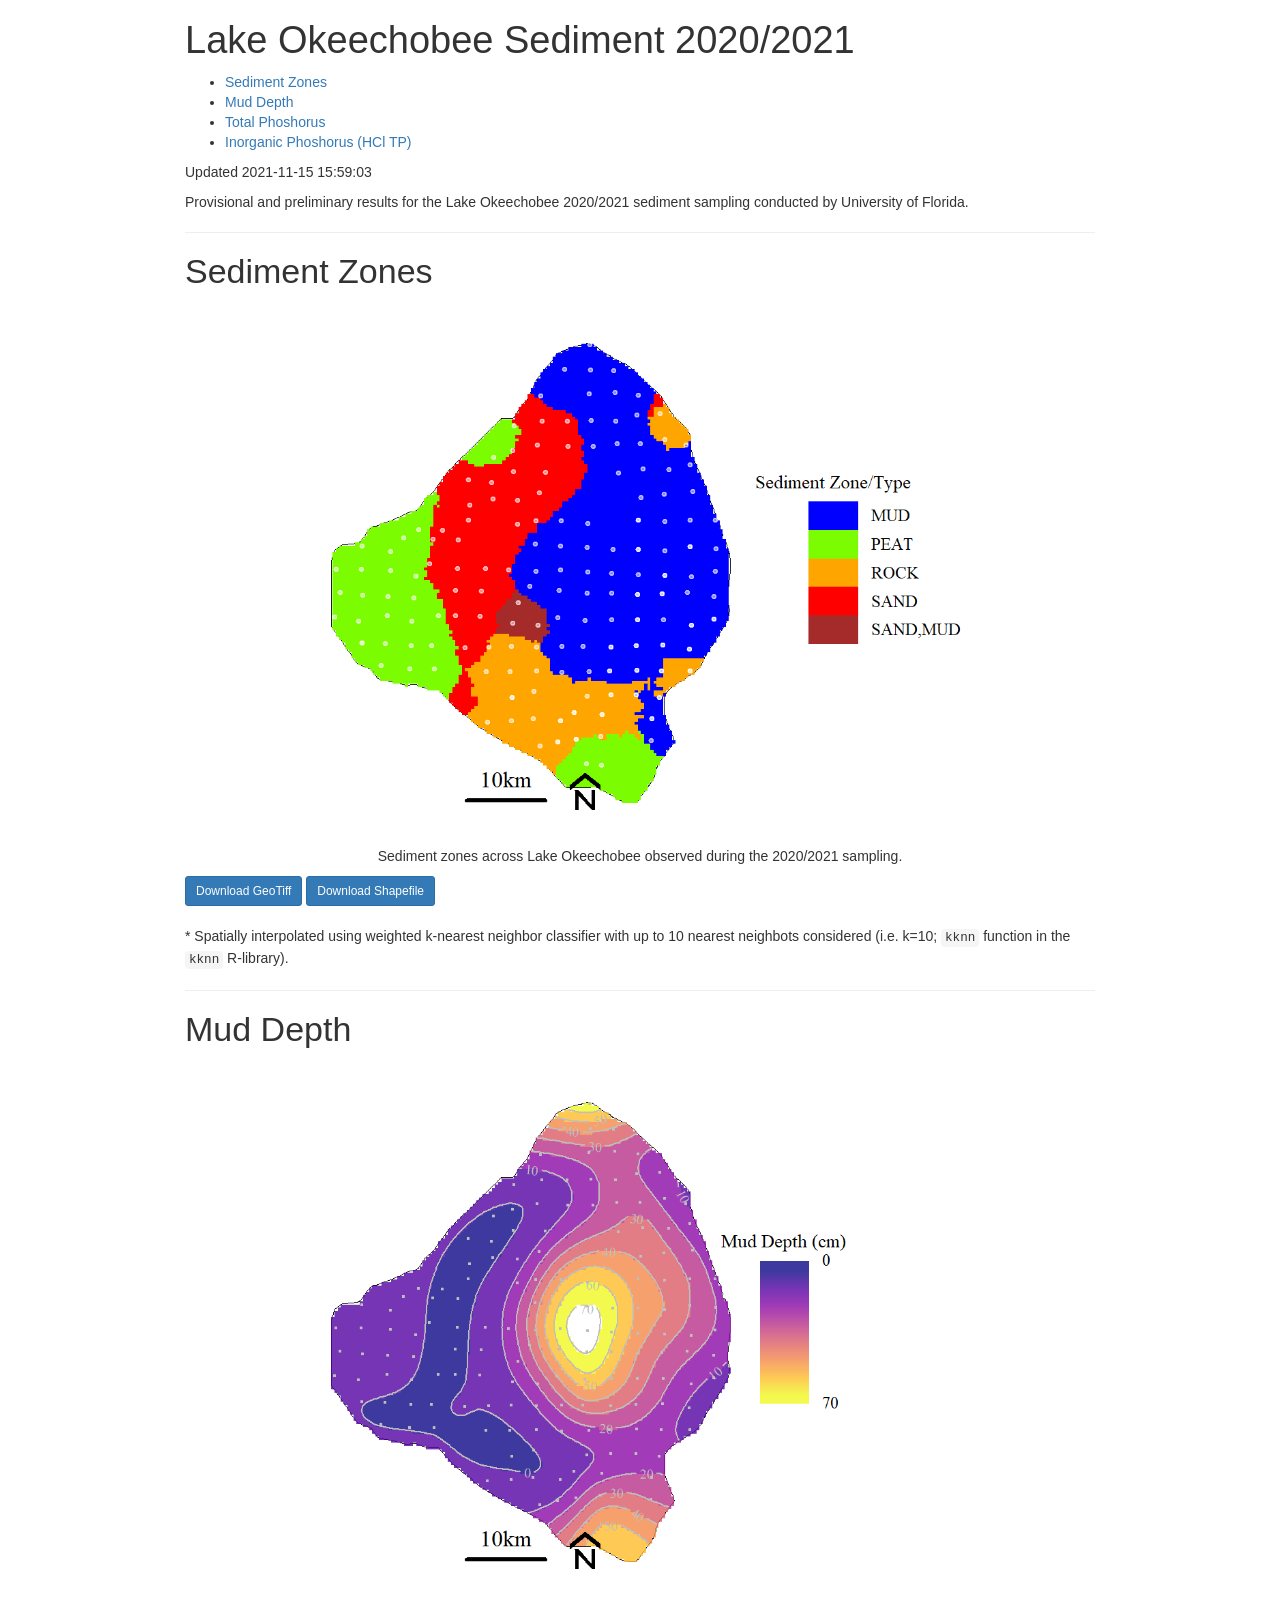
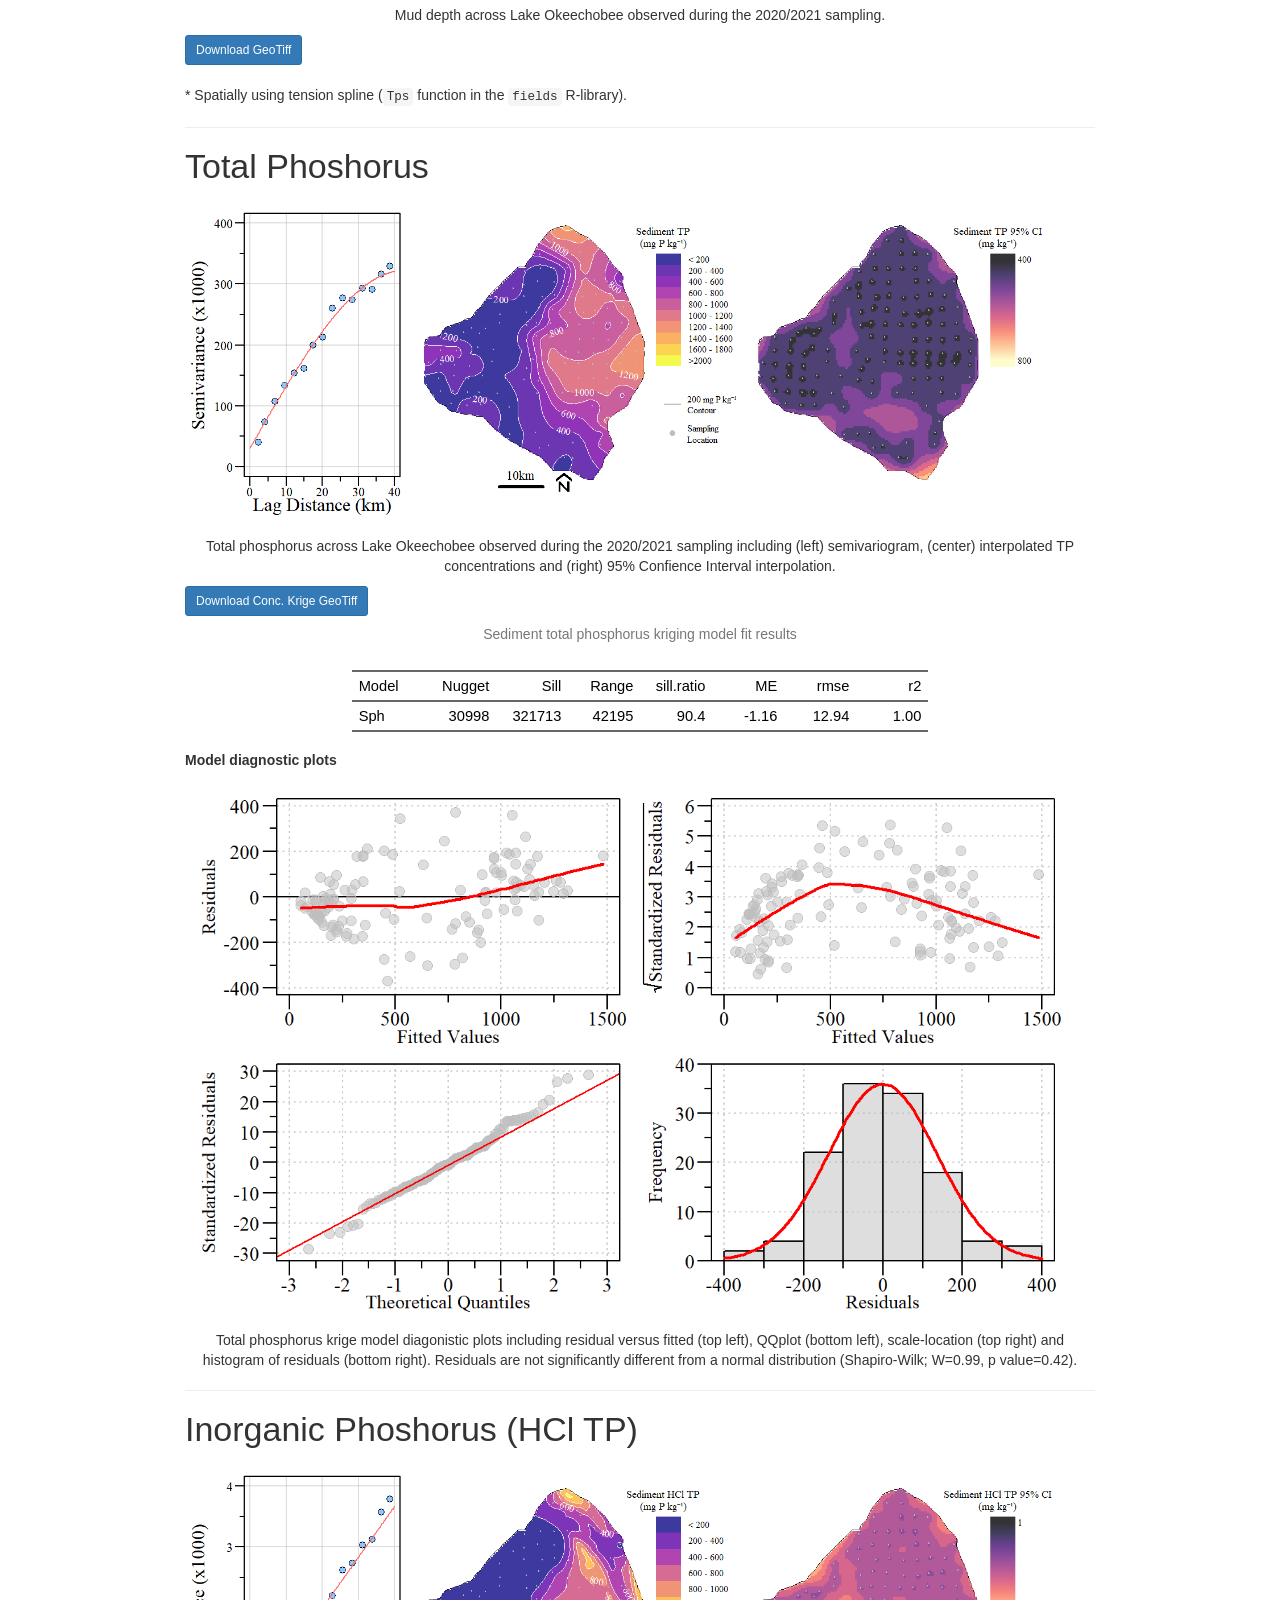
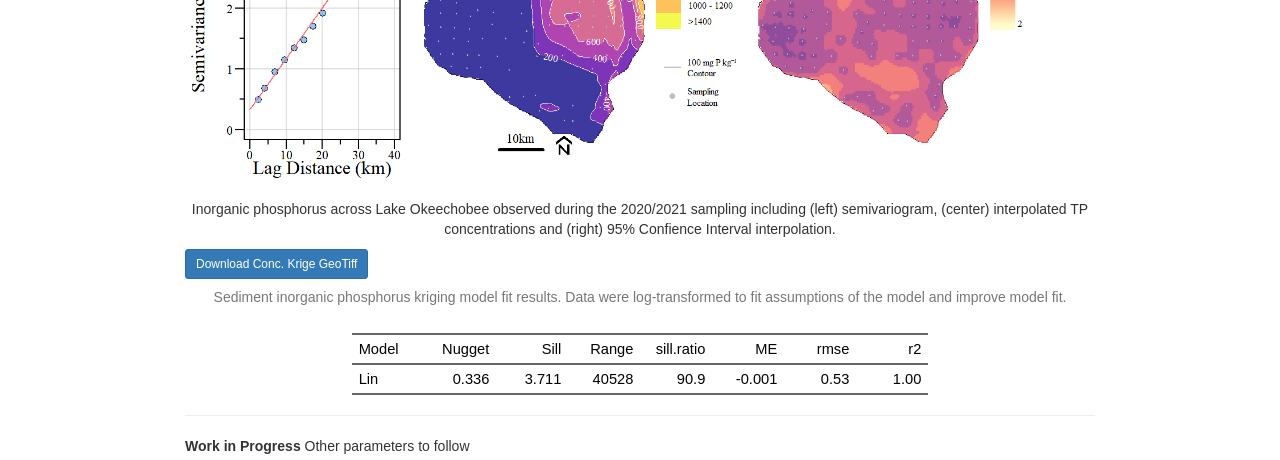
==== Index.html @ 7d420ef2 "new adds" ====
<!DOCTYPE html>

<html>

<head>

<meta charset="utf-8" />
<meta name="generator" content="pandoc" />
<meta http-equiv="X-UA-Compatible" content="IE=EDGE" />




<title>Lake Okeechobee Sediment 2020/2021</title>

<script src="[data-uri]"></script>
<script src="[data-uri]"></script>
<meta name="viewport" content="width=device-width, initial-scale=1" />
<link href="data:text/css,html%7Bfont%2Dfamily%3Asans%2Dserif%3B%2Dwebkit%2Dtext%2Dsize%2Dadjust%3A100%25%3B%2Dms%2Dtext%2Dsize%2Dadjust%3A100%25%7Dbody%7Bmargin%3A0%7Darticle%2Caside%2Cdetails%2Cfigcaption%2Cfigure%2Cfooter%2Cheader%2Chgroup%2Cmain%2Cmenu%2Cnav%2Csection%2Csummary%7Bdisplay%3Ablock%7Daudio%2Ccanvas%2Cprogress%2Cvideo%7Bdisplay%3Ainline%2Dblock%3Bvertical%2Dalign%3Abaseline%7Daudio%3Anot%28%5Bcontrols%5D%29%7Bdisplay%3Anone%3Bheight%3A0%7D%5Bhidden%5D%2Ctemplate%7Bdisplay%3Anone%7Da%7Bbackground%2Dcolor%3Atransparent%7Da%3Aactive%2Ca%3Ahover%7Boutline%3A0%7Dabbr%5Btitle%5D%7Bborder%2Dbottom%3A1px%20dotted%7Db%2Cstrong%7Bfont%2Dweight%3A700%7Ddfn%7Bfont%2Dstyle%3Aitalic%7Dh1%7Bmargin%3A%2E67em%200%3Bfont%2Dsize%3A2em%7Dmark%7Bcolor%3A%23000%3Bbackground%3A%23ff0%7Dsmall%7Bfont%2Dsize%3A80%25%7Dsub%2Csup%7Bposition%3Arelative%3Bfont%2Dsize%3A75%25%3Bline%2Dheight%3A0%3Bvertical%2Dalign%3Abaseline%7Dsup%7Btop%3A%2D%2E5em%7Dsub%7Bbottom%3A%2D%2E25em%7Dimg%7Bborder%3A0%7Dsvg%3Anot%28%3Aroot%29%7Boverflow%3Ahidden%7Dfigure%7Bmargin%3A1em%2040px%7Dhr%7Bheight%3A0%3B%2Dwebkit%2Dbox%2Dsizing%3Acontent%2Dbox%3B%2Dmoz%2Dbox%2Dsizing%3Acontent%2Dbox%3Bbox%2Dsizing%3Acontent%2Dbox%7Dpre%7Boverflow%3Aauto%7Dcode%2Ckbd%2Cpre%2Csamp%7Bfont%2Dfamily%3Amonospace%2Cmonospace%3Bfont%2Dsize%3A1em%7Dbutton%2Cinput%2Coptgroup%2Cselect%2Ctextarea%7Bmargin%3A0%3Bfont%3Ainherit%3Bcolor%3Ainherit%7Dbutton%7Boverflow%3Avisible%7Dbutton%2Cselect%7Btext%2Dtransform%3Anone%7Dbutton%2Chtml%20input%5Btype%3Dbutton%5D%2Cinput%5Btype%3Dreset%5D%2Cinput%5Btype%3Dsubmit%5D%7B%2Dwebkit%2Dappearance%3Abutton%3Bcursor%3Apointer%7Dbutton%5Bdisabled%5D%2Chtml%20input%5Bdisabled%5D%7Bcursor%3Adefault%7Dbutton%3A%3A%2Dmoz%2Dfocus%2Dinner%2Cinput%3A%3A%2Dmoz%2Dfocus%2Dinner%7Bpadding%3A0%3Bborder%3A0%7Dinput%7Bline%2Dheight%3Anormal%7Dinput%5Btype%3Dcheckbox%5D%2Cinput%5Btype%3Dradio%5D%7B%2Dwebkit%2Dbox%2Dsizing%3Aborder%2Dbox%3B%2Dmoz%2Dbox%2Dsizing%3Aborder%2Dbox%3Bbox%2Dsizing%3Aborder%2Dbox%3Bpadding%3A0%7Dinput%5Btype%3Dnumber%5D%3A%3A%2Dwebkit%2Dinner%2Dspin%2Dbutton%2Cinput%5Btype%3Dnumber%5D%3A%3A%2Dwebkit%2Douter%2Dspin%2Dbutton%7Bheight%3Aauto%7Dinput%5Btype%3Dsearch%5D%7B%2Dwebkit%2Dbox%2Dsizing%3Acontent%2Dbox%3B%2Dmoz%2Dbox%2Dsizing%3Acontent%2Dbox%3Bbox%2Dsizing%3Acontent%2Dbox%3B%2Dwebkit%2Dappearance%3Atextfield%7Dinput%5Btype%3Dsearch%5D%3A%3A%2Dwebkit%2Dsearch%2Dcancel%2Dbutton%2Cinput%5Btype%3Dsearch%5D%3A%3A%2Dwebkit%2Dsearch%2Ddecoration%7B%2Dwebkit%2Dappearance%3Anone%7Dfieldset%7Bpadding%3A%2E35em%20%2E625em%20%2E75em%3Bmargin%3A0%202px%3Bborder%3A1px%20solid%20silver%7Dlegend%7Bpadding%3A0%3Bborder%3A0%7Dtextarea%7Boverflow%3Aauto%7Doptgroup%7Bfont%2Dweight%3A700%7Dtable%7Bborder%2Dspacing%3A0%3Bborder%2Dcollapse%3Acollapse%7Dtd%2Cth%7Bpadding%3A0%7D%40media%20print%7B%2A%2C%3Aafter%2C%3Abefore%7Bcolor%3A%23000%21important%3Btext%2Dshadow%3Anone%21important%3Bbackground%3A0%200%21important%3B%2Dwebkit%2Dbox%2Dshadow%3Anone%21important%3Bbox%2Dshadow%3Anone%21important%7Da%2Ca%3Avisited%7Btext%2Ddecoration%3Aunderline%7Da%5Bhref%5D%3Aafter%7Bcontent%3A%22%20%28%22%20attr%28href%29%20%22%29%22%7Dabbr%5Btitle%5D%3Aafter%7Bcontent%3A%22%20%28%22%20attr%28title%29%20%22%29%22%7Da%5Bhref%5E%3D%22javascript%3A%22%5D%3Aafter%2Ca%5Bhref%5E%3D%22%23%22%5D%3Aafter%7Bcontent%3A%22%22%7Dblockquote%2Cpre%7Bborder%3A1px%20solid%20%23999%3Bpage%2Dbreak%2Dinside%3Aavoid%7Dthead%7Bdisplay%3Atable%2Dheader%2Dgroup%7Dimg%2Ctr%7Bpage%2Dbreak%2Dinside%3Aavoid%7Dimg%7Bmax%2Dwidth%3A100%25%21important%7Dh2%2Ch3%2Cp%7Borphans%3A3%3Bwidows%3A3%7Dh2%2Ch3%7Bpage%2Dbreak%2Dafter%3Aavoid%7D%2Enavbar%7Bdisplay%3Anone%7D%2Ebtn%3E%2Ecaret%2C%2Edropup%3E%2Ebtn%3E%2Ecaret%7Bborder%2Dtop%2Dcolor%3A%23000%21important%7D%2Elabel%7Bborder%3A1px%20solid%20%23000%7D%2Etable%7Bborder%2Dcollapse%3Acollapse%21important%7D%2Etable%20td%2C%2Etable%20th%7Bbackground%2Dcolor%3A%23fff%21important%7D%2Etable%2Dbordered%20td%2C%2Etable%2Dbordered%20th%7Bborder%3A1px%20solid%20%23ddd%21important%7D%7D%40font%2Dface%7Bfont%2Dfamily%3A%27Glyphicons%20Halflings%27%3Bsrc%3Aurl%28data%3Aapplication%2Fvnd%2Ems%2Dfontobject%3Bbase64%2Cn04AAEFNAAACAAIABAAAAAAABQAAAAAAAAABAJABAAAEAExQAAAAAAAAAAIAAAAAAAAAAAEAAAAAAAAAJxJ%[base64]%2FSEdmjKHUbyow8ATBE40IvWA3vTu8LiABDQ%2BpexwUMcm1SMnNryctQSiI1K5ZnbOlXKmnVV5YvRe6RnNMFNCOs1KNVpn6yZhCJkRtVRNzEufeIq7HgSrcx4S8h%2Fv4vnrrKc6oCNxmSk2uKlZQHBii6iKFoH0746ThvkO1kJHlxjrkxs%2BLWORaDQBEtiYJIR5IB9Bi1UyL4Rmr0BNigNkMzlKQmnofBHviqVzUxwdMb3NdCn69hy%2BpRYVKGVS%2F1tnsqv4LL7wCCPZZAZPT4aCShHjHJVNuXbmMrY5LeQaGnvAkXlVrJgKRAUdFjrWEah9XebPeQMj7KS7DIBAFt8ycgC5PLGUOHSE3ErGZCiViNLL5ZARfywnCoZaKQCu6NuFX42AEeKtKUGnr%2FCm2Cy8tpFhBPMW5Fxi4Qm4TkDWh4IWFDClhU2hRWosUWqcKLlgyXB%2BlSHaWaHiWlBAR8SeSgSPCQxdVQgzUixWKSTrIQEbU94viDctkvX%2BVSjJuUmV8L4CXShI11esnp0pjWNZIyxKHS4wVQ2ime1P4RnhvGw0aDN1OLAXGERsB7buFpFGGBAre4QEQR0HOIO5oYH305G%2BKspT%2FFupEGGafCCwxSe6ZUa%2B073rXHnNdVXE6eWvibUS27XtRzkH838mYLMBmYysZTM0EM3A1fbpCBYFccN1B%2FEnCYu%2FTgCGmr7bMh8GfYL%2BBfcLvB0gRagC09w9elfldaIy%2FhNCBLRgBgtCC7jAF63wLSMAfbfAlEggYU0bUA7ACCJmTDpEmJtI78w4%2FBO7dN7JR7J7ZvbYaUbaILSQsRBiF3HGk5fEg6p9unwLvn98r%2BvnsV%2B372uf1xBLq4qU%2F45fTuqaAP%2BpssmCCCTF0mhEow8ZXZOS8D7Q85JsxZ%2BAzok7B7O%2Ff6J8AzYBySZQB%2FQHYUSA%2BEeQhEWiS6AIQzgcsDiER4MjgMBAWDV4AgQ3g1eBgIdweCQmCjJEMkJ%2BPKRWyFHHmg1Wi%2F6xzUgA0LREoKJChwnQa9B%2B5RQZRB3IlBlkAnxyQNaANwHMowzlYSMCBgnbpzvqpl0iTJNCQidDI9ZrSYNIRBhHtUa5YHMHxyGEik9hDE0AKj72AbTCaxtHPUaKZdAZSnQTyjGqGLsmBStCejApUhg4uBMU6mATujEl%2BKdDPbI6Ag4vLr%2BhjY6lbjBeoLKnZl0UZgRX8gTySOeynZVz1wOq7e1hFGYIq%2BMhrGxDLak0PrwYzSXtcuyhXEhwOYofiW%2BEcI%2Fjw8P6IY6ed%2BetAbuqKp5QIapT77LnAe505lMuqL79a0ut4rWexzFttsOsLDy7zvtQzcq3U1qabe7tB0wHWVXji%2BzDbo8x8HyIRUbXnwUcklFv51fvTymiV%2BMXLSmGH9d9%2BaXpD5X6lao41anWGig7IwIdnoBY2ht%2FpO9mClLo4NdXHAsefqWUKlXJkbqPOFhMoR4aiA1BXqhRNbB2Xwi%2B7u%2FjpAoOpKJ0UX24EsrzMfHXViakCNcKjBxuQX8BO0ZqjJ3xXzf%2B61t2VXOSgJ8xu65QKgtN6FibPmPYsXbJRHHqbgATcSZxBqGiDiU4NNNsYBsKD0MIP%2FOfKnlk%2FLkaid%[base64]%2FgFtuW0wR4cgd%2BZKesSV7QkNE2kw6AV4hoIuC02LGmTomyf8PiO6CZzOTLTPQ%2BHW06H%2Btx%2BbQ8LmDYg1pTFrp2oJXgkZTyeRJZM0C8aE2LpFrNVDuhARsN543%2FFV6klQ6Tv1OoZGXLv0igKrl%2FCmJxRmX7JJbJ998VSIPQRyDBICzl4JJlYHbdql30NvYcOuZ7a10uWRrgoieOdgIm4rlq6vNOQBuqESLbXG5lzdJGHw2m0sDYmODXbYGTfSTGRKpssTO95fothJCjUGQgEL4yKoGAF%2F0SrpUDNn8CBgBcSDQByAeNkCXp4S4Ro2Xh4OeaGRgR66PVOsU8bc6TR5%[base64]%2F1SgRCJ1dk4UdBT7OoyuNgLs0oCd8RnrEIb6QdMxT2QjD4zMrJkfgx5aDMcA4orsTtKCqWb%2FVeyceqa5OGSmB28YwH4rFbkQaLoUN8OQQYnD3w2eXpI4ScQfbCUZiJ4yMOIKLyyTc7BQ4uXUw6Ee6%2FxM%2B4Y67ngNBknxIPwuppgIhFcwJyr6EIj%2BLzNj%2FmfR2vhhRlx0BILZoAYruF0caWQ7YxO66UmeguDREAFHYuC7HJviRgVO6ruJH59h%2FC%2FPkgSle8xNzZJULLWq9JMDTE2fjGE146a1Us6PZDGYle6ldWRqn%2FpdpgHKNGrGIdkRK%2BKPETT9nKT6kLyDI8xd9A1FgWmXWRAIHwZ37WyZHOVyCadJEmMVz0MadMjDrPho%2BEIochkVC2xgGiwwsQ6DMv2P7UXqT4x7CdcYGId2BJQQa85EQKmCmwcRejQ9Bm4oATENFPkxPXILHpMPUyWTI5rjNOsIlmEeMbcOCEqInpXACYQ9DDxmFo9vcmsDblcMtg4tqBerNngkIKaFJmrQAPnq1dEzsMXcwjcHdfdCibcAxxA%2Bq%2Fj9m3LM%2FO7WJka4tSidVCjsvo2lQ%2F2ewyoYyXwAYyr2PlRoR5MpgVmSUIrM3PQxXPbgjBOaDQFIyFMJvx3Pc5RSYj12ySVF9fwFPQu2e2KWVoL9q3Ayv3IzpGHUdvdPdrNUdicjsTQ2ISy7QU3DrEytIjvbzJnAkmANXjAFERA0MUoPF3%2F5KFmW14bBNOhwircYgMqoDpUMcDtCmBE82QM2YtdjVLB4kBuKho%2FbcwQdeboqfQartuU3CsCf%2BcXkgYAqp%2F0Ee3RorAZt0AvvOCSI4JICIlGlsV0bsSid%2FNIEALAAzb6HAgyWHBps6xAOwkJIGcB82CxRQq4sJf3FzA70A%2BTRqcqjEMETCoez3mkPcpnoALs0ugJY8kQwrC%[base64]%2FWDHA60cYFaI%2FPjpzquUqdaYGcIq%2BmLez3WLFFCtNBN2QJcrlcoELgiPku5R5dSlJFaCEqEZle1AQzAKC%2B1SotMcBNyQUFuRHRF6OlimSBgjZeTBCwLyc6A%2BP%2FoFRchXTz5ADknYJHxzrJ5pGuIKRQISU6WyKTBBjD8WozmVYWIsto1AS5rxzKlvJu4E%2FvwOiKxRtCWsDM%2BeTHUrmwrCK5BIfMzGkD%2B0Fk5LzBs0jMYXktNDblB06LMNJ09U8pzSLmo14MS0OMjcdrZ31pyQqxJJpRImlSvfYAK8inkYU52QY2FPEVsjoWewpwhRp5yAuNpkqhdb7ku9Seefl2D0B8SMTFD90xi4CSOwwZy9IKkpMtI3FmFUg3%2FkFutpQGNc3pCR7gvC4sgwbupDu3DyEN%2BW6YGLNM21jpB49irxy9BSlHrVDlnihGKHwPrbVFtc%2Bh1rVQKZduxIyojccZIIcOCmhEnC7UkY68WXKQgLi2JCDQkQWJRQuk60hZp0D3rtCTINSeY9Ej2kIKYfGxwOs4j9qMM7fYZiipzgcf7TamnehqdhsiMiCawXnz4xAbyCkLAx5EGbo3Ax1u3dUIKnTxIaxwQTHehPl3V491H0%2BbC5zgpGz7Io%2BmjdhKlPJ01EeMpM7UsRJMi1nGjmJg35i6bQBAAxjO%2FENJubU2mg3ONySEoWklCwdABETcs7ck3jgiuU9pcKKpbgn%2B3YlzV1FzIkB6pmEDOSSyDfPPlQskznctFji0kpgZjW5RZe6x9kYT4KJcXg0bNiCyif%2BpZACCyRMmYsfiKmN9tSO65F0R2OO6ytlEhY5Sj6uRKfFxw0ijJaAx%2Fk3QgnAFSq27%2F2i4GEBA%2BUvTJKK%2F9eISNvG46Em5RZfjTYLdeD8kdXHyrwId%2FDQZUaMCY4gGbke2C8vfjgV%2FY9kkRQOJIn%2FxM9INZSpiBnqX0Q9GlQPpPKAyO5y%2BW5NMPSRdBCUlmuxl40ZfMCnf2Cp044uI9WLFtCi4YVxKjuRCOBWIb4XbIsGdbo4qtMQnNOQz4XDSui7W%2FN6l54qOynCqD3DpWQ%2BmpD7C40D8BZEWGJX3tlAaZBMj1yjvDYKwCJBa201u6nBKE5UE%2B7QSEhCwrXfbRZylAaAkplhBWX50dumrElePyNMRYUrC99UmcSSNgImhFhDI4BXjMtiqkgizUGCrZ8iwFxU6fQ8GEHCFdLewwxYWxgScAYMdMLmcZR6b7rZl95eQVDGVoUKcRMM1ixXQtXNkBETZkVVPg8LoSrdetHzkuM7DjZRHP02tCxA1fmkXKF3VzfN1pc1cv%2F8lbTIkkYpqKM9VOhp65ktYk%2BQ46myFWBapDfyWUCnsnI00QTBQmuFjMZTcd0V2NQ768Fhpby04k2IzNR1wKabuGJqYWwSly6ocMFGTeeI%2BejsWDYgEvr66QgqdcIbFYDNgsm0x9UHY6SCd5%2B7tpsLpKdvhahIDyYmEJQCqMqtCF6UlrE5GXRmbu%[base64]%2FiOmsLtHSWNUWEGk9hScMPShasUA1AcHOtRZlqMeQ0OzYS9vQvYUjOLrzP07BUAFikcJNMi7gIxEw4pL1G54TcmmmoAQ5s7TGWErJZ2Io4yQ0ljRYhL8H5e62oDtLF8aDpnIvZ5R3GWJyAugdiiJW9hQAVTsnCBHhwu7rkBlBX6r3b7ejEY0k5GGeyKv66v%2B6dg7mcJTrWHbtMywbedYqCQ0FPwoytmSWsL8WTtChZCKKzEF7vP6De4x2BJkkniMgSdWhbeBSLtJZR9CTHetK1xb34AYIJ37OegYIoPVbXgJ%2FqDQK%2BbfCtxQRVKQu77WzOoM6SGL7MaZwCGJVk46aImai9fmam%2BWpHG%2B0BtQPWUgZ7RIAlPq6lkECUhZQ2gqWkMYKcYMYaIc4gYCDFHYa2d1nzp3%2BJ1eCBay8IYZ0wQRKGAqvCuZ%2FUgbQPyllosq%2BXtfKIZOzmeJqRazpmmoP%2F76YfkjzV2NlXTDSBYB04SVlNQsFTbGPk1t%2FI4Jktu0XSgifO2ozFOiwd%2F0SssJDn0dn4xqk4GDTTKX73%2FwQyBLdqgJ%2BWx6AQaba3BA9CKEzjtQYIfAsiYamapq80LAamYjinlKXUkxdpIDk0puXUEYzSalfRibAeDAKpNiqQ0FTwoxuGYzRnisyTotdVTclis1LHRQCy%2FqqL8oUaQzWRxilq5Mi0IJGtMY02cGLD69vGjkj3p6pGePKI8bkBv5evq8SjjyU04vJR2cQXQwSJyoinDsUJHCQ50jrFTT7yRdbdYQMB3MYCb6uBzJ9ewhXYPAIZSXfeEQBZZ3GPN3Nbhh%2FwkvAJLXnQMdi5NYYZ5GHE400GS5rXkOZSQsdZgIbzRnF9ueLnsfQ47wHAsirITnTlkCcuWWIUhJSbpM3wWhXNHvt2xUsKKMpdBSbJnBMcihkoDqAd1Zml%2FR4yrzow1Q2A5G%2Bkzo%2FRhRxQS2lCSDRV8LlYLBOOoo1bF4jwJAwKMK1tWLHlu9i0j4Ig8qVm6wE1DxXwAwQwsaBWUg2pOOol2dHxyt6npwJEdLDDVYyRc2D0HbcbLUJQj8gPevQBUBOUHXPrsAPBERICpnYESeu2OHotpXQxRGlCCtLdIsu23MhZVEoJg8Qumj%2FUMMc34IBqTKLDTp76WzL%2FdMjCxK7MjhiGjeYAC%2Fkj%2FjY%2FRde7hpSM1xChrog6yZ7OWTuD56xBJnGFE%2BpT2ElSyCnJcwVzCjkqeNLfMEJqKW0G7OFIp0G%2B9mh50I9o8k1tpCY0xYqFNIALgIfc2me4n1bmJnRZ89oepgLPT0NTMLNZsvSCZAc3TXaNB07vail36%2FdBySis4m9%2FDR8izaLJW6bWCkVgm5T%2Bius3ZXq4xI%2BGnbveLbdRwF2mNtsrE0JjYc1AXknCOrLSu7Te%2Fr4dPYMCl5qtiHNTn%2BTPbh1jCBHH%2BdMJNhwNgs3nT%2BOhQoQ0vYif56BMG6WowAcHR3DjQolxLzyVekHj00PBAaW7IIAF1EF%2BuRIWyXjQMAs2chdpaKPNaB%2BkSezYt0%2BCA04sOg5vx8Fr7Ofa9sUv87h7SLAUFSzbetCCZ9pmyLt6l6%2FTzoA1%2FZBG9bIUVHLAbi%2FkdBFgYGyGwRQGBpkqCEg2ah9UD6EedEcEL3j4y0BQQCiExEnocA3SZboh%2Bepgd3YsOkHskZwPuQ5OoyA0fTA5AXrHcUOQF%2BzkJHIA7PwCDk1gGVmGUZSSoPhNf%2BTklauz98QofOlCIQ%2FtCD4dosHYPqtPCXB3agggQQIqQJsSkB%2Bqn0rkQ1toJjON%2FOtCIB9RYv3PqRA4C4U68ZMlZn6BdgEvi2ziU%2BTQ6NIw3ej%2BAtDwMGEZk7e2IjxUWKdAxyaw9OCwSmeADTPPleyk6UhGDNXQb%2B%2BW6Uk4q6F7%2Frg6WVTo82IoCxSIsFDrav4EPHphD3u4hR53WKVvYZUwNCCeM4PMBWzK%2BEfIthZOkuAwPo5C5jgoZgn6dUdvx5rIDmd58cXXdKNfw3l%2BwM2UjgrDJeQHhbD7HW2QDoZMCujgIUkk5Fg8VCsdyjOtnGRx8wgKRPZN5dR0zPUyfGZFVihbFRniXZFOZGKPnEQzU3AnD1KfR6weHW2XS6KbPJxUkOTZsAB9vTVp3Le1F8q5l%2BDMcLiIq78jxAImD2pGFw0VHfRatScGlK6SMu8leTmhUSMy8Uhdd6xBiH3Gdman4tjQGLboJfqz6fL2WKHTmrfsKZRYX6BTDjDldKMosaSTLdQS7oDisJNqAUhw1PfTlnacCO8vl8706Km1FROgLDmudzxg%2BEWTiArtHgLsRrAXYWdB0NmToNCJdKm0KWycZQqb%2BMw76Qy29iQ5up%2FX7oyw8QZ75kP5F6iJAJz6KCmqxz8fEa%2FxnsMYcIO%2FvEkGRuMckhr4rIeLrKaXnmIzlNLxbFspOphkcnJdnz%2FChp%2FVlpj2P7jJQmQRwGnltkTV5dbF9fE3%2FfxoSqTROgq9wFUlbuYzYcasE0ouzBo%2BdDCDzxKAfhbAZYxQiHrLzV2iVexnDX%2FQnT1fsT%2Fxuhu1ui5qIytgbGmRoQkeQooO8eJNNZsf0iALur8QxZFH0nCMnjerYQqG1pIfjyVZWxhVRznmmfLG00BcBWJE6hzQWRyFknuJnXuk8A5FRDCulwrWASSNoBtR%2BCtGdkPwYN2o7DOw%2FVGlCZPusRBFXODQdUM5zeHDIVuAJBLqbO%2Ff9Qua%2BpDqEPk230Sob9lEZ8BHiCorjVghuI0lI4JDgHGRDD%2FprQ84B1pVGkIpVUAHCG%2Biz3Bn3qm2AVrYcYWhock4jso5%2BJ7HfHVj4WMIQdGctq3psBCVVzupQOEioBGA2Bk%2BUILT7%2BVoX5mdxxA5fS42gISQVi%2FHTzrgMxu0fY6hE1ocUwwbsbWcezrY2n6S8%2F6cxXkOH4prpmPuFoikTzY7T85C4T2XYlbxLglSv2uLCgFv8Quk%2FwdesUdWPeHYIH0R729JIisN9Apdd4eB10aqwXrPt%2BSu9mA8k8n1sjMwnfsfF2j3jMUzXepSHmZ%2FBfqXvzgUNQQWOXO8YEuFBh4QTYCkOAPxywpYu1VxiDyJmKVcmJPGWk%2Fgc3Pov02StyYDahwmzw3E1gYC9wkupyWfDqDSUMpCTH5e5N8B%2F%2FlHiMuIkTNw4USHrJU67bjXGqNav6PBuQSoqTxc8avHoGmvqNtXzIaoyMIQIiiUHIM64cXieouplhNYln7qgc4wBVAYR104kO%2BCvKqsg4yIUlFNThVUAKZxZt1XA34h3TCUUiXVkZ0w8Hh2R0Z5L0b4LZvPd%2Fp1gi%2F07h8qfwHrByuSxglc9cI4QIg2oqvC%2Fqm0i7tjPLTgDhoWTAKDO2ONW5oe%2B%2FeKB9vZB8K6C25yCZ9RFVMnb6NRdRjyVK57CHHSkJBfnM2%2Fj4ODUwRkqrtBBCrDsDpt8jhZdXoy%2F1BCqw3sSGhgGGy0a5Jw6BP%2FTExoCmNFYjZl248A0osgPyGEmRA%2BfAsqPVaNAfytu0vuQJ7rk3J4kTDTR2AlCHJ5cls26opZM4w3jMULh2YXKpcqGBtuleAlOZnaZGbD6DHzMd6i2oFeJ8z9XYmalg1Szd%2FocZDc1C7Y6vcALJz2lYnTXiWEr2wawtoR4g3jvWUU2Ngjd1cewtFzEvM1NiHZPeLlIXFbBPawxNgMwwAlyNSuGF3zizVeOoC9bag1qRAQKQE%2FEZBWC2J8mnXAN2aTBboZ7HewnObE8CwROudZHmUM5oZ%2FUgd%2FJZQK8lvAm43uDRAbyW8gZ%2BZGq0EVerVGUKUSm%2FIdn8AQHdR4m7bue88WBwft9mSCeMOt1ncBwziOmJYI2ZR7ewNMPiCugmSsE4EyQ%2BQATJG6qORMGd4snEzc6B4shPIo4G1T7PgSm8PY5eUkPdF8JZ0VBtadbHXoJgnEhZQaODPj2gpODKJY5Yp4DOsLBFxWbvXN755KWylJm%2BoOd4zEL9Hpubuy2gyyfxh8oEfFutnYWdfB8PdESLWYvSqbElP9qo3u6KTmkhoacDauMNNjj0oy40DFV7Ql0aZj77xfGl7TJNHnIwgqOkenruYYNo6h724%2BzUQ7%2BvkCpZB%2BpGA562hYQiDxHVWOq0oDQl%2FQsoiY%2BcuI7iWq%2FZIBtHcXJ7kks%2Bh2fCNUPA82BzjnqktNts%2BRLdk1VSu%2BtqEn7QZCCsvEqk6FkfiOYkrsw092J8jsfIuEKypNjLxrKA9kiA19mxBD2suxQKCzwXGws7kEJvlhUiV9tArLIdZW0IORcxEzdzKmjtFhsjKy%2F44XYXdI5noQoRcvjZ1RMPACRqYg2V1%2BOwOepcOknRLLFdYgTkT5UApt%2FJhLM3jeFYprZV%2BZow2g8fP%2BU68hkKFWJj2yBbKqsrp25xkZX1DAjUw52IMYWaOhab8Kp05VrdNftqwRrymWF4OQSjbdfzmRZirK8FMJELEgER2PHjEAN9pGfLhCUiTJFbd5LBkOBMaxLr%2FA1SY9dXFz4RjzoU9ExfJCmx%2FI9FKEGT3n2cmzl2X42L3Jh%2BAbQq6sA%2BSs1kitoa4TAYgKHaoybHUDJ51oETdeI%2F9ThSmjWGkyLi5QAGWhL0BG1UsTyRGRJOldKBrYJeB8ljLJHfATWTEQBXBDnQexOHTB%2BUn44zExFE4vLytcu5NwpWrUxO%2F0ZICUGM7hGABXym0V6ZvDST0E370St9MIWQOTWngeoQHUTdCJUP04spMBMS8LSker9cReVQkULFDIZDFPrhTzBl6sed9wcZQTbL%2BBDqMyaN3RJPh%2Fanbx%2BIv%2BqgQdAa3M9Z5JmvYlh4qop%2BHo1F1W5gbOE9YKLgAnWytXElU4G8GtW47lhgFE6gaSs%2Bgs37sFvi0PPVvA5dnCBgILTwoKd%2F%2BDoL9F6inlM7H4rOTzD79KJgKlZO%2FZgt22UsKhrAaXU5ZcLrAglTVKJEmNJvORGN1vqrcfSMizfpsgbIe9zno%2BgBoKVXgIL%2FVI8dB1O5o%2FR3Suez%2FgD7M781ShjKpIIORM%2FnxG%2BjjhhgPwsn2IoXsPGPqYHXA63zJ07M2GPEykQwJBYLK808qYxuIew4frk52nhCsnCYmXiR6CuapvE1IwRB4%2FQftDbEn%2BAucIr1oxrLabRj9q4ae0%2BfXkHnteAJwXRbVkR0mctVSwEbqhJiMSZUp9DNbEDMmjX22m3ABpkrPQQTP3S1sib5pD2VRKRd%2BeNAjLYyT0hGrdjWJZy24OYXRoWQAIhGBZRxuBFMjjZQhpgrWo8SiFYbojcHO8V5DyscJpLTHyx9Fimassyo5U6WNtquUMYgccaHY5amgR3PQzq3ToNM5ABnoB9kuxsebqmYZm0R9qxJbFXCQ1UPyFIbxoUraTJFDpCk0Wk9GaYJKz%2F6oHwEP0Q14lMtlddQsOAU9zlYdMVHiT7RQP3XCmWYDcHCGbVRHGnHuwzScA0BaSBOGkz3lM8CArjrBsyEoV6Ys4qgDK3ykQQPZ3hCRGNXQTNNXbEb6tDiTDLKOyMzRhCFT%2BmAUmiYbV3YQVqFVp9dorv%2BTsLeCykS2b5yyu8AV7IS9cxcL8z4Kfwp%2BxJyYLv1OsxQCZwTB4a8BZ%2F5EdxTBJthApqyfd9u3ifr%2FWILTqq5VqgwMT9SOxbSGWLQJUUWCVi4k9tho9nEsbUh7U6NUsLmkYFXOhZ0kmamaJLRNJzSj%2Fqn4Mso6zb6iLLBXoaZ6AqeWCjHQm2lztnejYYM2eubnpBdKVLORZhudH3JF1waBJKA9%2BW8EhMj3Kzf0L4vi4k6RoHh3Z5YgmSZmk6ns4fjScjAoL8GoOECgqgYEBYUGFVO4FUv4%2FYtowhEmTs0vrvlD%2FCrisnoBNDAcUi%2FteY7OctFlmARQzjOItrrlKuPO6E2Ox93L4O%2F4DcgV%2FdZ7qR3VBwVQxP1GCieA4RIpweYJ5FoYrHxqRBdJjnqbsikA2Ictbb8vE1GYIo9dacK0REgDX4smy6GAkxlH1yCGGsk%2BtgiDhNKuKu3yNrMdxafmKTF632F8Vx4BNK57GvlFisrkjN9WDAtjsWA0ENT2e2nETUb%2Fn7qwhvGnrHuf5bX6Vh%2Fn3xffU3PeHdR%2BFA92i6ufT3AlyAREoNDh6chiMWTvjKjHDeRhOa9YkOQRq1vQXEMppAQVwHCuIcV2g5rBn6GmZZpTR7vnSD6ZmhdSl176gqKTXu5E%2BYbfL0adwNtHP7dT7t7b46DVZIkzaRJOM%2BS6KcrzYVg%2BT3wSRFRQashjfU18NutrKa%2F7PXbtuJvpIjbgPeqd%2BpjmRw6YKpnANFSQcpzTZgpSNJ6J7uiagAbir%2F8tNXJ%2FOsOnRh6iuIexxrmkIneAgz8QoLmiaJ8sLQrELVK2yn3wOHp57BAZJhDZjTBzyoRAuuZ4eoxHruY1pSb7qq79cIeAdOwin4GdgMeIMHeG%2BFZWYaiUQQyC5b50zKjYw97dFjAeY2I4Bnl105Iku1y0lMA1ZHolLx19uZnRdILcXKlZGQx%2FGdEqSsMRU1BIrFqRcV1qQOOHyxOLXEGcbRtAEsuAC2V4K3p5mFJ22IDWaEkk9ttf5Izb2LkD1MnrSwztXmmD%2FQi%2FEmVEFBfiKGmftsPwVaIoZanlKndMZsIBOskFYpDOq3QUs9aSbAAtL5Dbokus2G4%2FasthNMK5UQKCOhU97oaOYNGsTah%2BjfCKsZnTRn5TbhFX8ghg8CBYt%2FBjeYYYUrtUZ5jVij%2Fop7V5SsbA4mYTOwZ46hqdpbB6Qvq3AS2HHNkC15pTDIcDNGsMPXaBidXYPHc6PJAkRh29Vx8KcgX46LoUQBhRM%2B3SW6Opll%2FwgxxsPgKJKzr5QCmwkUxNbeg6Wj34SUnEzOemSuvS2OetRCO8Tyy%2BQbSKVJcqkia%2BGvDefFwMOmgnD7h81TUtMn%2BmRpyJJ349HhAnoWFTejhpYTL9G8N2nVg1qkXBeoS9Nw2fB27t7trm7d%2FQK7Cr4uoCeOQ7%2F8JfKT77KiDzLImESHw%2F0wf73QeHu74hxv7uihi4fTX%2BXEwAyQG3264dwv17aJ5N335Vt9sdrAXhPOAv8JFvzqyYXwfx8WYJaef1gMl98JRFyl5Mv5Uo%2FoVH5ww5OzLFsiTPDns7fS6EURSSWd%2F92BxMYQ8sBaH%2Bj%2BwthQPdVgDGpTfi%2BJQIWMD8xKqULliRH01rTeyF8x8q%2FGBEEEBrAJMPf25UQwi0b8tmqRXY7kIvNkzrkvRWLnxoGYEJsz8u4oOyMp8cHyaybb1HdMCaLApUE%2B%2F7xLIZGP6H9xuSEXp1zLIdjk5nBaMuV%2FyTDRRP8Y2ww5RO6d2D94o%2B6ucWIqUAvgHIHXhZsmDhjVLczmZ3ca0Cb3PpKwt2UtHVQ0BgFJsqqTsnzZPlKahRUkEu4qmkJt%2Bkqdae76ViWe3STan69yaF9%2BfESD2lcQshLHWVu4ovItXxO69bqC5p1nZLvI8NdQB9s9UNaJGlQ5mG947ipdDA0eTIw%2FA1zEdjWquIsQXXGIVEH0thC5M%2BW9pZe7IhAVnPJkYCCXN5a32HjN6nsvokEqRS44tGIs7s2LVTvcrHAF%2BRVmI8L4HUYk4x%2B67AxSMJKqCg8zrGOgvK9kNMdDrNiUtSWuHFpC8%2Fp5qIQrEo%2FH%2B1l%2F0cAwQ2nKmpWxKcMIuHY44Y6DlkpO48tRuUGBWT0FyHwSKO72Ud%2BtJUfdaZ4CWNijzZtlRa8%2BCkmO%2FEwHYfPZFU%2FhzjFWH7vnzHRMo%2BaF9u8qHSAiEkA2HjoNQPEwHsDKOt6hOoK3Ce%2F%2B%2F9boMWDa44I6FrQhdgS7OnNaSzwxWKZMcyHi6LN4WC6sSj0qm2PSOGBTvDs%2FGWJS6SwEN%2FULwpb4LQo9fYjUfSXRwZkynUazlSpvX9e%2BG2zor8l%2BYaMxSEomDdLHGcD6YVQPegTaA74H8%2BV4WvJkFUrjMLGLlvSZQWvi8%2FQA7yzQ8GPno%2F%2F5SJHRP%2FOqKObPCo81s%2F%2B6WgLqykYpGAgQZhVDEBPXWgU%2FWzFZjKUhSFInufPRiMAUULC6T11yL45ZrRoB4DzOyJShKXaAJIBS9wzLYIoCEcJKQW8GVCx4fihqJ6mshBUXSw3wWVj3grrHQlGNGhIDNNzsxQ3M%2BGWn6ASobIWC%2BLbYOC6UpahVO13Zs2zOzZC8z7FmA05JhUGyBsF4tsG0drcggIFzgg%2Fkpf3%2BCnAXKiMgIE8Jk%2FMhpkc8DUJEUzDSnWlQFme3d0sHZDrg7LavtsEX3cHwjCYA17pMTfx8Ajw9hHscN67hyo%2BRJQ4458RmPywXykkVcW688oVUrQhahpPRvTWPnuI0B%2BSkQu7dCyvLRyFYlC1LG1gRCIvn3rwQeINzZQC2KXq31FaR9UmVV2QeGVqBHjmE%2BVMd3b1fhCynD0pQNhCG6%2FWCDbKPyE7NRQzL3BzQAJ0g09aUzcQA6mUp9iZFK6Sbp%2FYbHjo%2B%2B7%2FWj8S4YNa%2BZdqAw1hDrKWFXv9%2BzaXpf8ZTDSbiqsxnwN%2FCzK5tPkOr4tRh2kY3Bn9JtalbIOI4b3F7F1vPQMfoDcdxMS8CW9m%2FNCW%2FHILTUVWQIPiD0j1A6bo8vsv6P1hCESl2abrSJWDrq5sSzUpwoxaCU9FtJyYH4QFMxDBpkkBR6kn0LMPO%2B5EJ7Z6bCiRoPedRZ%2FP0SSdii7ZnPAtVwwHUidcdyspwncz5uq6vvm4IEDbJVLUFCn%2FLvIHfooUBTkFO130FC7CmmcrKdgDJcid9mvVzsDSibOoXtIf9k6ABle3PmIxejodc4aob0QKS432srrCMndbfD454q52V01G4q913mC5HOsTzWF4h2No1av1VbcUgWAqyoZl%2B11PoFYnNv2HwAODeNRkHj%2B8SF1fcvVBu6MrehHAZK1Gm69ICcTKizykHgGFx7QdowTVAsYEF2tVc0Z6wLryz2FI1sc5By2znJAAmINndoJiB4sfPdPrTC8RnkW7KRCwxC6YvXg5ahMlQuMpoCSXjOlBy0Kij%2BbsCYPbGp8BdCBiLmLSAkEQRaieWo1SYvZIKJGj9Ur%2FeWHjiB7SOVdqMAVmpBvfRiebsFjger7DC%2B8kRFGtNrTrnnGD2GAJb8rQCWkUPYHhwXsjNBSkE6lGWUj5QNhK0DMNM2l%2BkXRZ0KLZaGsFSIdQz%2FHXDxf3%2FTE30%2BDgBKWGWdxElyLccJfEpjsnszECNoDGZpdwdRgCixeg9L4EPhH%2BRptvRMVRaahu4cySjS3P5wxAUCPkmn%2BrhyASpmiTaiDeggaIxYBmtLZDDhiWIJaBgzfCsAGUF1Q1SFZYyXDt9skCaxJsxK2Ms65dmdp5WAZyxik%2FzbrTQk5KmgxCg%2Ff45L0jywebOWUYFJQAJia7XzCV0x89rpp%2Ff3AVWhSPyTanqmik2SkD8A3Ml4NhIGLAjBXtPShwKYfi2eXtrDuKLk4QlSyTw1ftXgwqA2jUuopDl%2B5tfUWZNwBpEPXghzbBggYCw%2Fdhy0ntds2yeHCDKkF%2FYxQjNIL%2FF%2F37jLPHCKBO9ibwYCmuxImIo0ijV2Wbg3kSN2psoe8IsABv3RNFaF9uMyCtCYtqcD%2BqNOhwMlfARQUdJ2tUX%2BMNJqOwIciWalZsmEjt07tfa8ma4cji9sqz%2BQ9hWfmMoKEbIHPOQORbhQRHIsrTYlnVTNvcq1imqmmPDdVDkJgRcTgB8Sb6epCQVmFZe%2BjGDiNJQLWnfx%2BdrTKYjm0G8yH0ZAGMWzEJhUEQ4Maimgf%2Fbkvo8PLVBsZl152y5S8%2BHRDfZIMCbYZ1WDp4yrdchOJw8k6R%2B%2F2pHmydK4NIK2PHdFPHtoLmHxRDwLFb7eB%2BM4zNZcB9NrAgjVyzLM7xyYSY13ykWfIEEd2n5%2FiYp3ZdrCf7fL%2Ben%2BsIJu2W7E30MrAgZBD1rAAbZHPgeAMtKCg3NpSpYQUDWJu9bT3V7tOKv%2BNRiJc8JAKqqgCA%2FPNRBR7ChpiEulyQApMK1AyqcWnpSOmYh6yLiWkGJ2mklCSPIqN7UypWj3dGi5MvsHQ87MrB4VFgypJaFriaHivwcHIpmyi5LhNqtem4q0n8awM19Qk8BOS0EsqGscuuydYsIGsbT5GHnERUiMpKJl4ON7qjB4fEqlGN%2FhCky89232UQCiaeWpDYCJINXjT6xl4Gc7DxRCtgV0i1ma4RgWLsNtnEBRQFqZggCLiuyEydmFd7WlogpkCw5G1x4ft2psm3KAREwVwr1Gzl6RT7FDAqpVal34ewVm3VH4qn5mjGj%2BbYL1NgfLNeXDwtmYSpwzbruDKpTjOdgiIHDVQSb5%2FzBgSMbHLkxWWgghIh9QTFSDILixVwg0Eg1puooBiHAt7DzwJ7m8i8%2Fi%2BjHvKf0QDnnHVkVTIqMvIQImOrzCJwhSR7qYB5gSwL6aWL9hERHCZc4G2%2BJrpgHNB8eCCmcIWIQ6rSdyPCyftXkDlErUkHafHRlkOIjxGbAktz75bnh50dU7YHk%2BMz7wwstg6RFZb%2BTZuSOx1qqP5C66c0mptQmzIC2dlpte7vZrauAMm%2F7RfBYkGtXWGiaWTtwvAQiq2oD4YixPLXE2khB2FRaNRDTk%2B9sZ6K74Ia9VntCpN4BhJGJMT4Z5c5FhSepRCRWmBXqx%2BwhVZC4me4saDs2iNqXMuCl6iAZflH8fscC1sTsy4PHeC%2BXYuqMBMUun5YezKbRKmEPwuK%2BCLzijPEQgfhahQswBBLfg%[base64]%2BRCMlDDbElcjaROLDoualmUIQ88Kekk3iM4OQrADcxi3rJguS4MOIBIgKgXrjd1WkbCdqxJk%2F4efRIFsavZA7KvvJQqp3Iid5Z0NFc5aiMRzGN3vrpBzaMy4JYde3wr96PjN90AYOIbyp6T4zj8LoE66OGcX1Ef4Z3KoWLAUF4BTg7ug%2FAbkG5UNQXAMkQezujSHeir2uTThgd3gpyzDrbnEdDRH2W7U6PeRvBX1ZFMP5RM%2BZu6UUZZD8hDPHldVWntTCNk7To8IeOW9yn2wx0gmurwqC60AOde4r3ETi5pVMSDK8wxhoGAoEX9NLWHIR33VbrbMveii2jAJlrxwytTHbWNu8Y4N8vCCyZjAX%2FpcsfwXbLze2%2BD%2Bu33OGBoJyAAL3jn3RuEcdp5If8O%2Ba4NKWvxOTyDltG0IWoHhwVGe7dKkCWFT%2B%2Btm%2BhaBCikRUUMrMhYKZJKYoVuv%2FbsJzO8DwfVIInQq3g3BYypiz8baogH3r3GwqCwFtZnz4xMjAVOYnyOi5HWbFA8n0qz1OjSpHWFzpQOpvkNETZBGpxN8ybhtqV%2FDMUxd9uFZmBfKXMCn%2FSqkWJyKPnT6lq%2B4zBZni6fYRByJn6OK%2BOgPBGRAJluwGSk4wxjOOzyce%2FPKODwRlsgrVkdcsEiYrqYdXo0Er2GXi2GQZd0tNJT6c9pK1EEJG1zgDJBoTVuCXGAU8BKTvCO%2FcEQ1Wjk3Zzuy90JX4m3O5IlxVFhYkSUwuQB2up7jhvkm%2BbddRQu5F9s0XftGEJ9JSuSk%2BZachCbdU45fEqbugzTIUokwoAKvpUQF%2FCvLbWW5BNQFqFkJg2f30E%2F48StNe5QwBg8zz3YAJ82FZoXBxXSv4QDooDo79NixyglO9AembuBcx5Re3CwOKTHebOPhkmFC7wNaWtoBhFuV4AkEuJ0J%2B1pT0tLkvFVZaNzfhs%2FKd3%2BA9YsImlO4XK4vpCo%2FelHQi%2F9gkFg07xxnuXLt21unCIpDV%2BbbRxb7FC6nWYTsMFF8%2B1LUg4JFjVt3vqbuhHmDKbgQ4e%2BRGizRiO8ky05LQGMdL2IKLSNar0kNG7lHJMaXr5mLdG3nykgj6vB%2FKVijd1ARWkFEf3yiUw1v%2FWaQivVUpIDdSNrrKbjO5NPnxz6qTTGgYg03HgPhDrCFyYZTi3XQw3HXCva39mpLNFtz8AiEhxAJHpWX13gCTAwgm9YTvMeiqetdNQv6IU0hH0G%2BZManTqDLPjyrOse7WiiwOJCG%[base64]%2F6gQKuihPtiUtlCQVPohUgzfezTg8o1b3n9pNZeco1QucaoXe40Fa5JYhqdTspFmxGtW9h5ezLFZs3j%2FN46f%2BS2rjYNC2JySXrnSAFhvAkz9a5L3pza8eYKHNoPrvBRESpxYPJdKVUxBE39nJ1chrAFpy4MMkf0qKgYALctGg1DQI1kIymyeS2AJNT4X240d3IFQb%2F0jQbaHJ2YRK8A%2Bls6WMhWmpCXYG5jqapGs5%2FeOJErxi2%2F2KWVHiPellTgh%2FfNl%2F2KYPKb7DUcAg%2BmCOPQFCiU9Mq%2FWLcU1xxC8aLePFZZlE%2BPCLzf7ey46INWRw2kcXySR9FDgByXzfxiNKwDFbUSMMhALPFSedyjEVM5442GZ4hTrsAEvZxIieSHGSgkwFh%2FnFNdrrFD4tBH4Il7fW6ur4J8Xaz7RW9jgtuPEXQsYk7gcMs2neu3zJwTyUerHKSh1iTBkj2YJh1SSOZL5pLuQbFFAvyO4k1Hxg2h99MTC6cTUkbONQIAnEfGsGkNFWRbuRyyaEZInM5pij73EA9rPIUfU4XoqQpHT9THZkW%2BoKFLvpyvTBMM69tN1Ydwv1LIEhHsC%2BueVG%2Bw%2BkyCPsvV3erRikcscHjZCkccx6VrBkBRusTDDd8847GA7p2Ucy0y0HdSRN6YIBciYa4vuXcAZbQAuSEmzw%2BH%2FAuOx%2BaH%2BtBL88H57D0MsqyiZxhOEQkF%2F8DR1d2hSPMj%2FsNOa5rxcUnBgH8ictv2J%2Bcb4BA4v3MCShdZ2vtK30vAwkobnEWh7rsSyhmos3WC93Gn9C4nnAd%2FPjMMtQfyDNZsOPd6XcAsnBE%2FmRHtHEyJMzJfZFLE9OvQa0i9kUmToJ0ZxknTgdl%2FXPV8xoh0K7wNHHsnBdvFH3sv52lU7UFteseLG%2FVanIvcwycVA7%2BBE1Ulyb20BvwUWZcMTKhaCcmY3ROpvonVMV4N7yBXTL7IDtHzQ4CCcqF66LjF3xUqgErKzolLyCG6Kb7irP%2FMVTCCwGRxfrPGpMMGvPLgJ881PHMNMIO09T5ig7AzZTX%2F5PLlwnJLDAPfuHynSGhV4tPqR3gJ4kg4c06c%2FF1AcjGytKm2Yb5jwMotF7vro4YDLWlnMIpmPg36NgAZsGA0W1spfLSue4xxat0Gdwd0lqDBOgIaMANykwwDKejt5YaNtJYIkrSgu0KjIg0pznY0SCd1qlC6R19g97UrWDoYJGlrvCE05J%2F5wkjpkre727p5PTRX5FGrSBIfJqhJE%2FIS876PaHFkx9pGTH3oaY3jJRvLX9Iy3Edoar7cFvJqyUlOhAEiOSAyYgVEGkzHdug%2BoRHIEOXAExMiTSKU9A6nmRC8mp8iYhwWdP2U%[base64]%2FBQQp1sWlNolpIu4ekxUTBV7NmxOFKEBmmN%2BnA7pvF78%2FRII5ZHA09OAiE%2F66MF6HQ%2BqVEJCHxwymukkNvzqHEh52dULPbVasfQMgTDyBZzx4007YiKdBuUauQOt27Gmy8ISclPmEUCIcuLbkb1mzQSqIa3iE0PJh7UMYQbkpe%2BhXjTJKdldyt2mVPwywoODGJtBV1lJTgMsuSQBlDMwhEKIfrvsxGQjHPCEfNfMAY2oxvyKcKPUbQySkKG6tj9AQyEW3Q5rpaDJ5Sns9ScLKeizPRbvWYAw4bXkrZdmB7CQopCH8NAmqbuciZChHN8lVGaDbCnmddnqO1PQ4ieMYfcSiBE5zzMz%2BJV%2F4eyzrzTEShvqSGzgWimkNxLvUj86iAwcZuIkqdB0VaIB7wncLRmzHkiUQpPBIXbDDLHBlq7vp9xwuC9AiNkIptAYlG7Biyuk8ILdynuUM1cHWJgeB%2BK3wBP%2FineogxkvBNNQ4AkW0hvpBOQGFfeptF2YTR75MexYDUy7Q%2F9uocGsx41O4IZhViw%2F2FvAEuGO5g2kyXBUijAggWM08bRhXg5ijgMwDJy40QeY%2FcQpUDZiIzmvskQpO5G1zyGZA8WByjIQU4jRoFJt56behxtHUUE%2Fom7Rj2psYXGmq3llVOCgGYKNMo4pzwntITtapDqjvQtqpjaJwjHmDzSVGLxMt12gEXAdLi%2FcaHSM3FPRGRf7dB7YC%2BcD2ho6oL2zGDCkjlf%2FDFoQVl8GS%2F56wur3rdV6ggtzZW60MRB3g%2BU1W8o8cvqIpMkctiGVMzXUFI7FacFLrgtdz4mTEr4aRAaQ2AFQaNeG7GX0yOJgMRYFziXdJf24kg%2FgBQIZMG%2FYcPEllRTVNoDYR6oSJ8wQNLuihfw81UpiKPm714bZX1KYjcXJdfclCUOOpvTxr9AAJevTY4HK%2FG7F3mUc3GOAKqh60zM0v34v%2BELyhJZqhkaMA8UMMOU90f8RKEJFj7EqepBVwsRiLbwMo1J2zrE2UYJnsgIAscDmjPjnzI8a719Wxp757wqmSJBjXowhc46QN4RwKIxqEE6E5218OeK7RfcpGjWG1jD7qND%2B%2FGTk6M56Ig4yMsU6LUW1EWE%2BfIYycVV1thldSlbP6ltdC01y3KUfkobkt2q01YYMmxpKRvh1Z48uNKzP%2FIoRIZ%2FF6buOymSnW8gICitpJjKWBscSb9JJKaWkvEkqinAJ2kowKoqkqZftRqfRQlLtKoqvTRDi2vg%2FRrPD%2Fd3a09J8JhGZlEkOM6znTsoMCsuvTmywxTCDhw5dd0GJOHCMPbsj3QLkTE3MInsZsimDQ3HkvthT7U9VA4s6G07sID0FW4SHJmRGwCl%2BMu4xf0ezqeXD2PtPDnwMPo86sbwDV%2B9PWcgFcARUVYm3hrFQrHcgMElFGbSM2A1zUYA3baWfheJp2AINmTJLuoyYD%2FOwA4a6V0ChBN97E8YtDBerUECv0u0TlxR5yhJCXvJxgyM73Bb6pyq0jTFJDZ4p1Am1SA6sh8nADd1hAcGBMfq4d%2FUfwnmBqe0Jun1n1LzrgKuZMAnxA3NtCN7Klf4BH%2B14B7ibBmgt0TGUafVzI4uKlpF7v8NmgNjg90D6QE3tbx8AjSAC%2BOA1YJvclyPKgT27QpIEgVYpbPYGBsnyCNrGz9XUsCHkW1QAHgL2STZk12QGqmvAB0NFteERkvBIH7INDsNW9KKaAYyDMdBEMzJiWaJHZALqDxQDWRntumSDPcplyFiI1oDpT8wbwe01AHhW6%2BvAUUBoGhY3CT2tgwehdPqU%2F4Q7ZLYvhRl%2FogOvR9O2%2BwkkPKW5vCTjD2fHRYXONCoIl4Jh1bZY0ZE1O94mMGn%2FdFSWBWzQ%2FVYk%2BGezi46RgiDv3EshoTmMSlioUK6MQEN8qeyK6FRninyX8ZPeUWjjbMJChn0n%2FyJvrq5bh5UcCAcBYSafTFg7p0jDgrXo2QWLb3WpSOET%2FHh4oSadBTvyDo10IufLzxiMLAnbZ1vcUmj3w7BQuIXjEZXifwukVxrGa9j%2BDXfpi12m1RbzYLg9J2wFergEwOxFyD0%2FJstNK06ZN2XdZSGWxcJODpQHOq4iKqjqkJUmPu1VczL5xTGUfCgLEYyNBCCbMBFT%2FcUP6pE%2FmujnHsSDeWxMbhrNilS5MyYR0nJyzanWXBeVcEQrRIhQeJA6Xt4f2eQESNeLwmC10WJVHqwx8SSyrtAAjpGjidcj1E2FYN0LObUcFQhafUKTiGmHWRHGsFCB%2BHEXgrzJEB5bp0QiF8ZHh11nFX8AboTD0PS4O1LqF8XBks2MpjsQnwKHF6HgaKCVLJtcr0XjqFMRGfKv8tmmykhLRzu%2BvqQ02%2BKpJBjaLt9ye1Ab%2BBbEBhy4EVdIJDrL2naV0o4wU8YZ2Lq04FG1mWCKC%2BUwkXOoAjneU%2FxHplMQo2cXUlrVNqJYczgYlaOEczVCs%2FOCgkyvLmTmdaBJc1iBLuKwmr6qtRnhowngsDxhzKFAi02tf8bmET8BO27ovJKF1plJwm3b0JpMh38%2BxsrXXg7U74QUM8ZCIMOpXujHntKdaRtsgyEZl5MClMVMMMZkZLNxH9%2Bb8fH6%2Bb8Lev30A9TuEVj9CqAdmwAAHBPbfOBFEATAPZ2CS0OH1Pj%2F0Q7PFUcC8hDrxESWdfgFRm%2B7vvWbkEppHB4T%2F1ApWnlTIqQwjcPl0VgS1yHSmD0OdsCVST8CQVwuiew1Y%2Bg3QGFjNMzwRB2DSsAk26cmA8lp2wIU4p93AUBiUHFGOxOajAqD7Gm6NezNDjYzwLOaSXRBYcWipTSONHjUDXCY4mMI8XoVCR%2FRrs%2FJLKXgEx%2BqkmeDlFOD1%2FyTQNDClRuiUyKYCllfMiQiyFkmuTz2vLsBNyRW%2Bxz%2B5FElFxWB28VjYIGZ0Yd%2B5wIjkcoMaggxswbT0pCmckRAErbRlIlcOGdBo4djTNO8FAgQ%2BlT6vPS60BwTRSUAM3ddkEAZiwtEyArrkiDRnS7LJ%2B2hwbzd2YDQagSgACpsovmjil5wfPuXq3GuH0CyE7FK3M4FgRaFoIkaodORrPx1%2BJpI9psyNYIFuJogZa0%2F1AhOWdlHQxdAgbwacsHqPZo8u%2FngAH2GmaTdhYnBfSDbBfh8CHq6Bx5bttP2%2BRdM%2BMAaYaZ0Y%2FADkbNCZuAyAVQa2OcXOeICmDn9Q%2FeFkDeFQg5MgHEDXq%2FtVjj%2Bjtd26nhaaolWxs1ixSUgOBwrDhRIGOLyOVk2%2FBc0UxvseQCO2pQ2i%2BKrfhu%2FWeBovNb5dJxQtJRUDv2mCwYVpNl2efQM9xQHnK0JwLYt%2FU0Wf%2BphiA4uw8G91slC832pmOTCAoZXohg1fewCZqLBhkOUBofBWpMPsqg7XEXgPfAlDo2U5WXjtFdS87PIqClCK5nW6adCeXPkUiTGx0emOIDQqw1yFYGHEVx20xKjJVYe0O8iLmnQr3FA9nSIQilUKtJ4ZAdcTm7%2BExseJauyqo30hs%2B1qSW211A1SFAOUgDlCGq7eTIcMAeyZkV1SQJ4j%2Fe1Smbq4HcjqgFbLAGLyKxlMDMgZavK5NAYH19Olz3la%2FQCTiVelFnU6O%2FGCvykqS%2FwZJDhKN9gBtSOp%2F1SP5VRgJcoVj%2Bkmf2wBgv4gjrgARBWiURYx8xENV3bEVUAAWWD3dYDKAIWk5opaCFCMR5ZjJExiCAw7gYiSZ2rkyTce4eNMY3lfGn%2B8p6%2BvBckGlKEXnA6Eota69OxDO9oOsJoy28BXOR0UoXNRaJD5ceKdlWMJlOFzDdZNpc05tkMGQtqeNF2lttZqNco1VtwXgRstLSQ6tSPChgqtGV5h2DcDReIQadaNRR6AsAYKL5gSFsCJMgfsaZ7DpKh8mg8Wz8V7H%2BgDnLuMxaWEIUPevIbClgap4dqmVWSrPgVYCzAoZHIa5z2Ocx1D%2FGvDOEqMOKLrMefWIbSWHZ6jbgA8qVBhYNHpx0P%2BjAgN5TB3haSifDcApp6yymEi6Ij%2FGsEpDYUgcHATJUYDUAmC1SCkJ4cuZXSAP2DEpQsGUjQmKJfJOvlC2x%2FpChkOyLW7KEoMYc5FDC4v2FGqSoRWiLsbPCiyg1U5yiHZVm1XLkHMMZL11%2Fyxyw0UnGig3MFdZklN5FI%2FqiT65T%2BjOXOdO7XbgWurOAZR6Cv9uu1cm5LjkXX4xi6mWn5r5NjBS0gTliHhMZI2WNqSiSphEtiCAwnafS11JhseDGHYQ5%2BbqWiAYiAv6Jsf79%2FVUs4cIl%2Bn6%2BWOjcgB%2F2l5TreoAV2717JzZbQIR0W1cl%[base64]%2FPhoawJDrGAP0JYWHgAVUByo%2FbGdiv2T2EMg8gsS14%2FrAdzlOYazFE7w4OzxeKiWdm3nSOnQRRKXSlVo8HEAbBfyJMKqoq%2BSCcTSx5NDtbFwNlh8VhjGGDu7JG5%2FTAGAvniQSSUog0pNzTim8Owc6QTuSKSTXlQqwV3eiEnklS3LeSXYPXGK2VgeZBqNcHG6tZHvA3vTINhV0ELuQdp3t1y9%2BogD8Kk%2FW7QoRN1UWPqM4%2BxdygkFDPLoTaumKReKiLWoPHOfY54m3qPx4c%2B4pgY3MRKKbljG8w4wvz8pxk3AqKsy4GMAkAtmRjRMsCxbb4Q2Ds0Ia9ci8cMT6DmsJG00XaHCIS%2Bo3F8YVVeikw13w%2BOEDaCYYhC0ZE54kA4jpjruBr5STWeqQG6M74HHL6TZ3lXrd99ZX%2B%2B7LhNatQaZosuxEf5yRA15S9gPeHskBIq3Gcw81AGb9%2FO53DYi%2F5CsQ51EmEh8Rkg4vOciClpy4d04eYsfr6fyQkBmtD%2BP8sNh6e%2BXYHJXT%2FlkXxT4KXU5F2sGxYyzfniMMQkb9OjDN2C8tRRgTyL7GwozH14PrEUZc6oz05Emne3Ts5EG7WolDmU8OB1LDG3VrpQxp%2BpT0KYV5dGtknU64JhabdqcVQbGZiAxQAnvN1u70y1AnmvOSPgLI6uB4AuDGhmAu3ATkJSw7OtS%2F2ToPjqkaq62%2F7WFG8advGlRRqxB9diP07JrXowKR9tpRa%2BjGJ91zxNTT1h8I2PcSfoUPtd7NejVoH03EUcqSBuFZPkMZhegHyo2ZAITovmm3zAIdGFWxoNNORiMRShgwdYwFzkPw5PA4a5MIIQpmq%2Bnsp3YMuXt%2FGkXxLx%2FP6%2BZJS0lFyz4MunC3eWSGE8xlCQrKvhKUPXr0hjpAN9ZK4PfEDrPMfMbGNWcHDzjA7ngMxTPnT7GMHar%2BgMQQ3NwHCv4zH4BIMYvzsdiERi6gebRmerTsVwZJTRsL8dkZgxgRxmpbgRcud%2BYlCIRpPwHShlUSwuipZnx9QCsEWziVazdDeKSYU5CF7UVPAhLer3CgJOQXl%2Fzh575R5rsrmRnKAzq4POFdgbYBuEviM4%2BLVC15ssLNFghbTtHWerS1hDt5s4qkLUha%2FqpZXhWh1C6lTQAqCNQnaDjS7UGFBC6wTu8yFnKJnExCnAs3Ok9yj5KpfZESQ4lTy5pTGTnkAUpxI%2ByjEldJfSo4y0QhG4i4IwkRFGcjWY8%2BEzgYYJUK7BXQksLxAww%2FYYWBMhJILB9e8ePEJ4OP7z%2B4%2FwOQDl64iOYDp26DaONPxpKtBxq%2FaTzRGarm3VkPYTLJKx6Z%2FMw2YbBGseJhPMwhhNswrIkyvV2BYzrvZbxLpKwcWJhYmFtVZ%2BlPEq91FzVp1HlQY1bZVLqeNR9SAUn6n0E28k%2FUuGkNpP1DBI5ch%2FEehZfjUQ9aE41NhETExoPT2gGQz0IhWJbEOvTQ4wgcXCHHFBhewYUiFHuhRSAUVmEHeCRQHQkXGFwkAgyzREJCVN7TRnTon36Zw3tPhx4EALwNdwDv%2BJ41YSP4B2CQqz0EFgARZ4ESgBHQgROwAVn9GTI%2BHYexTUevLUeta4%2FDqKrbMVS%2BYqb8hUwYCrlgKtmAq1YCrFgKrd4qpXiqZcKn1oqdWipjYKpWwVPVYqW6xUpVipKqFR3QKjagVEtAqHpxUMTitsnFaJOKx2cVhswq35RVpyiq9lFVNIKnOQVMkgqtYxVNxiqQjFS7GKlSIVIsQqPIhUWwioigFQ%2B%2BKkN8VHr49HDw9Ebo9EDo9DTo9Crg9BDg9%2FWx7gWx7YWwlobYrOGxWPNisAaAHEyALpkAVDIAeWAArsABVXACYuAD5cAF6wAKFQAQqgAbVAAsoAAlQAUaYAfkwAvogBWQACOgAD9AAHSAAKT4GUdMiOvFngBTwCn2AZ7Dv6B6k%2F90B8%2ByRnkV144AIBoAMTQATGgAjNAA4YABgwABZgB%[base64]%2Fn6j0cS%2Ba2gEU8gIHJ%2BBwfgZX4GL%2BBd%2FgW34FZ%2BBS%2FgUH4FN6BTegTvoEv6BJegRnYEF2A79gOvYDl2BdEjCkqkGtwXp0LNToIskOTXzh%2FF062yJ7AAAAEDAWAAABWhJ%2BKPEIJgBFxMVP7w2QJBGHASQnOBKXKFIdUK4igKA9IEaYJg%29%3Bsrc%3Aurl%28data%3Aapplication%2Fvnd%2Ems%2Dfontobject%3Bbase64%2Cn04AAEFNAAACAAIABAAAAAAABQAAAAAAAAABAJABAAAEAExQAAAAAAAAAAIAAAAAAAAAAAEAAAAAAAAAJxJ%[base64]%2FSEdmjKHUbyow8ATBE40IvWA3vTu8LiABDQ%2BpexwUMcm1SMnNryctQSiI1K5ZnbOlXKmnVV5YvRe6RnNMFNCOs1KNVpn6yZhCJkRtVRNzEufeIq7HgSrcx4S8h%2Fv4vnrrKc6oCNxmSk2uKlZQHBii6iKFoH0746ThvkO1kJHlxjrkxs%2BLWORaDQBEtiYJIR5IB9Bi1UyL4Rmr0BNigNkMzlKQmnofBHviqVzUxwdMb3NdCn69hy%2BpRYVKGVS%2F1tnsqv4LL7wCCPZZAZPT4aCShHjHJVNuXbmMrY5LeQaGnvAkXlVrJgKRAUdFjrWEah9XebPeQMj7KS7DIBAFt8ycgC5PLGUOHSE3ErGZCiViNLL5ZARfywnCoZaKQCu6NuFX42AEeKtKUGnr%2FCm2Cy8tpFhBPMW5Fxi4Qm4TkDWh4IWFDClhU2hRWosUWqcKLlgyXB%2BlSHaWaHiWlBAR8SeSgSPCQxdVQgzUixWKSTrIQEbU94viDctkvX%2BVSjJuUmV8L4CXShI11esnp0pjWNZIyxKHS4wVQ2ime1P4RnhvGw0aDN1OLAXGERsB7buFpFGGBAre4QEQR0HOIO5oYH305G%2BKspT%2FFupEGGafCCwxSe6ZUa%2B073rXHnNdVXE6eWvibUS27XtRzkH838mYLMBmYysZTM0EM3A1fbpCBYFccN1B%2FEnCYu%2FTgCGmr7bMh8GfYL%2BBfcLvB0gRagC09w9elfldaIy%2FhNCBLRgBgtCC7jAF63wLSMAfbfAlEggYU0bUA7ACCJmTDpEmJtI78w4%2FBO7dN7JR7J7ZvbYaUbaILSQsRBiF3HGk5fEg6p9unwLvn98r%2BvnsV%2B372uf1xBLq4qU%2F45fTuqaAP%2BpssmCCCTF0mhEow8ZXZOS8D7Q85JsxZ%2BAzok7B7O%2Ff6J8AzYBySZQB%2FQHYUSA%2BEeQhEWiS6AIQzgcsDiER4MjgMBAWDV4AgQ3g1eBgIdweCQmCjJEMkJ%2BPKRWyFHHmg1Wi%2F6xzUgA0LREoKJChwnQa9B%2B5RQZRB3IlBlkAnxyQNaANwHMowzlYSMCBgnbpzvqpl0iTJNCQidDI9ZrSYNIRBhHtUa5YHMHxyGEik9hDE0AKj72AbTCaxtHPUaKZdAZSnQTyjGqGLsmBStCejApUhg4uBMU6mATujEl%2BKdDPbI6Ag4vLr%2BhjY6lbjBeoLKnZl0UZgRX8gTySOeynZVz1wOq7e1hFGYIq%2BMhrGxDLak0PrwYzSXtcuyhXEhwOYofiW%2BEcI%2Fjw8P6IY6ed%2BetAbuqKp5QIapT77LnAe505lMuqL79a0ut4rWexzFttsOsLDy7zvtQzcq3U1qabe7tB0wHWVXji%2BzDbo8x8HyIRUbXnwUcklFv51fvTymiV%2BMXLSmGH9d9%2BaXpD5X6lao41anWGig7IwIdnoBY2ht%2FpO9mClLo4NdXHAsefqWUKlXJkbqPOFhMoR4aiA1BXqhRNbB2Xwi%2B7u%2FjpAoOpKJ0UX24EsrzMfHXViakCNcKjBxuQX8BO0ZqjJ3xXzf%2B61t2VXOSgJ8xu65QKgtN6FibPmPYsXbJRHHqbgATcSZxBqGiDiU4NNNsYBsKD0MIP%2FOfKnlk%2FLkaid%[base64]%2FgFtuW0wR4cgd%2BZKesSV7QkNE2kw6AV4hoIuC02LGmTomyf8PiO6CZzOTLTPQ%2BHW06H%2Btx%2BbQ8LmDYg1pTFrp2oJXgkZTyeRJZM0C8aE2LpFrNVDuhARsN543%2FFV6klQ6Tv1OoZGXLv0igKrl%2FCmJxRmX7JJbJ998VSIPQRyDBICzl4JJlYHbdql30NvYcOuZ7a10uWRrgoieOdgIm4rlq6vNOQBuqESLbXG5lzdJGHw2m0sDYmODXbYGTfSTGRKpssTO95fothJCjUGQgEL4yKoGAF%2F0SrpUDNn8CBgBcSDQByAeNkCXp4S4Ro2Xh4OeaGRgR66PVOsU8bc6TR5%[base64]%2F1SgRCJ1dk4UdBT7OoyuNgLs0oCd8RnrEIb6QdMxT2QjD4zMrJkfgx5aDMcA4orsTtKCqWb%2FVeyceqa5OGSmB28YwH4rFbkQaLoUN8OQQYnD3w2eXpI4ScQfbCUZiJ4yMOIKLyyTc7BQ4uXUw6Ee6%2FxM%2B4Y67ngNBknxIPwuppgIhFcwJyr6EIj%2BLzNj%2FmfR2vhhRlx0BILZoAYruF0caWQ7YxO66UmeguDREAFHYuC7HJviRgVO6ruJH59h%2FC%2FPkgSle8xNzZJULLWq9JMDTE2fjGE146a1Us6PZDGYle6ldWRqn%2FpdpgHKNGrGIdkRK%2BKPETT9nKT6kLyDI8xd9A1FgWmXWRAIHwZ37WyZHOVyCadJEmMVz0MadMjDrPho%2BEIochkVC2xgGiwwsQ6DMv2P7UXqT4x7CdcYGId2BJQQa85EQKmCmwcRejQ9Bm4oATENFPkxPXILHpMPUyWTI5rjNOsIlmEeMbcOCEqInpXACYQ9DDxmFo9vcmsDblcMtg4tqBerNngkIKaFJmrQAPnq1dEzsMXcwjcHdfdCibcAxxA%2Bq%2Fj9m3LM%2FO7WJka4tSidVCjsvo2lQ%2F2ewyoYyXwAYyr2PlRoR5MpgVmSUIrM3PQxXPbgjBOaDQFIyFMJvx3Pc5RSYj12ySVF9fwFPQu2e2KWVoL9q3Ayv3IzpGHUdvdPdrNUdicjsTQ2ISy7QU3DrEytIjvbzJnAkmANXjAFERA0MUoPF3%2F5KFmW14bBNOhwircYgMqoDpUMcDtCmBE82QM2YtdjVLB4kBuKho%2FbcwQdeboqfQartuU3CsCf%2BcXkgYAqp%2F0Ee3RorAZt0AvvOCSI4JICIlGlsV0bsSid%2FNIEALAAzb6HAgyWHBps6xAOwkJIGcB82CxRQq4sJf3FzA70A%2BTRqcqjEMETCoez3mkPcpnoALs0ugJY8kQwrC%[base64]%2FWDHA60cYFaI%2FPjpzquUqdaYGcIq%2BmLez3WLFFCtNBN2QJcrlcoELgiPku5R5dSlJFaCEqEZle1AQzAKC%2B1SotMcBNyQUFuRHRF6OlimSBgjZeTBCwLyc6A%2BP%2FoFRchXTz5ADknYJHxzrJ5pGuIKRQISU6WyKTBBjD8WozmVYWIsto1AS5rxzKlvJu4E%2FvwOiKxRtCWsDM%2BeTHUrmwrCK5BIfMzGkD%2B0Fk5LzBs0jMYXktNDblB06LMNJ09U8pzSLmo14MS0OMjcdrZ31pyQqxJJpRImlSvfYAK8inkYU52QY2FPEVsjoWewpwhRp5yAuNpkqhdb7ku9Seefl2D0B8SMTFD90xi4CSOwwZy9IKkpMtI3FmFUg3%2FkFutpQGNc3pCR7gvC4sgwbupDu3DyEN%2BW6YGLNM21jpB49irxy9BSlHrVDlnihGKHwPrbVFtc%2Bh1rVQKZduxIyojccZIIcOCmhEnC7UkY68WXKQgLi2JCDQkQWJRQuk60hZp0D3rtCTINSeY9Ej2kIKYfGxwOs4j9qMM7fYZiipzgcf7TamnehqdhsiMiCawXnz4xAbyCkLAx5EGbo3Ax1u3dUIKnTxIaxwQTHehPl3V491H0%2BbC5zgpGz7Io%2BmjdhKlPJ01EeMpM7UsRJMi1nGjmJg35i6bQBAAxjO%2FENJubU2mg3ONySEoWklCwdABETcs7ck3jgiuU9pcKKpbgn%2B3YlzV1FzIkB6pmEDOSSyDfPPlQskznctFji0kpgZjW5RZe6x9kYT4KJcXg0bNiCyif%2BpZACCyRMmYsfiKmN9tSO65F0R2OO6ytlEhY5Sj6uRKfFxw0ijJaAx%2Fk3QgnAFSq27%2F2i4GEBA%2BUvTJKK%2F9eISNvG46Em5RZfjTYLdeD8kdXHyrwId%2FDQZUaMCY4gGbke2C8vfjgV%2FY9kkRQOJIn%2FxM9INZSpiBnqX0Q9GlQPpPKAyO5y%2BW5NMPSRdBCUlmuxl40ZfMCnf2Cp044uI9WLFtCi4YVxKjuRCOBWIb4XbIsGdbo4qtMQnNOQz4XDSui7W%2FN6l54qOynCqD3DpWQ%2BmpD7C40D8BZEWGJX3tlAaZBMj1yjvDYKwCJBa201u6nBKE5UE%2B7QSEhCwrXfbRZylAaAkplhBWX50dumrElePyNMRYUrC99UmcSSNgImhFhDI4BXjMtiqkgizUGCrZ8iwFxU6fQ8GEHCFdLewwxYWxgScAYMdMLmcZR6b7rZl95eQVDGVoUKcRMM1ixXQtXNkBETZkVVPg8LoSrdetHzkuM7DjZRHP02tCxA1fmkXKF3VzfN1pc1cv%2F8lbTIkkYpqKM9VOhp65ktYk%2BQ46myFWBapDfyWUCnsnI00QTBQmuFjMZTcd0V2NQ768Fhpby04k2IzNR1wKabuGJqYWwSly6ocMFGTeeI%2BejsWDYgEvr66QgqdcIbFYDNgsm0x9UHY6SCd5%2B7tpsLpKdvhahIDyYmEJQCqMqtCF6UlrE5GXRmbu%[base64]%2FiOmsLtHSWNUWEGk9hScMPShasUA1AcHOtRZlqMeQ0OzYS9vQvYUjOLrzP07BUAFikcJNMi7gIxEw4pL1G54TcmmmoAQ5s7TGWErJZ2Io4yQ0ljRYhL8H5e62oDtLF8aDpnIvZ5R3GWJyAugdiiJW9hQAVTsnCBHhwu7rkBlBX6r3b7ejEY0k5GGeyKv66v%2B6dg7mcJTrWHbtMywbedYqCQ0FPwoytmSWsL8WTtChZCKKzEF7vP6De4x2BJkkniMgSdWhbeBSLtJZR9CTHetK1xb34AYIJ37OegYIoPVbXgJ%2FqDQK%2BbfCtxQRVKQu77WzOoM6SGL7MaZwCGJVk46aImai9fmam%2BWpHG%2B0BtQPWUgZ7RIAlPq6lkECUhZQ2gqWkMYKcYMYaIc4gYCDFHYa2d1nzp3%2BJ1eCBay8IYZ0wQRKGAqvCuZ%2FUgbQPyllosq%2BXtfKIZOzmeJqRazpmmoP%2F76YfkjzV2NlXTDSBYB04SVlNQsFTbGPk1t%2FI4Jktu0XSgifO2ozFOiwd%2F0SssJDn0dn4xqk4GDTTKX73%2FwQyBLdqgJ%2BWx6AQaba3BA9CKEzjtQYIfAsiYamapq80LAamYjinlKXUkxdpIDk0puXUEYzSalfRibAeDAKpNiqQ0FTwoxuGYzRnisyTotdVTclis1LHRQCy%2FqqL8oUaQzWRxilq5Mi0IJGtMY02cGLD69vGjkj3p6pGePKI8bkBv5evq8SjjyU04vJR2cQXQwSJyoinDsUJHCQ50jrFTT7yRdbdYQMB3MYCb6uBzJ9ewhXYPAIZSXfeEQBZZ3GPN3Nbhh%2FwkvAJLXnQMdi5NYYZ5GHE400GS5rXkOZSQsdZgIbzRnF9ueLnsfQ47wHAsirITnTlkCcuWWIUhJSbpM3wWhXNHvt2xUsKKMpdBSbJnBMcihkoDqAd1Zml%2FR4yrzow1Q2A5G%2Bkzo%2FRhRxQS2lCSDRV8LlYLBOOoo1bF4jwJAwKMK1tWLHlu9i0j4Ig8qVm6wE1DxXwAwQwsaBWUg2pOOol2dHxyt6npwJEdLDDVYyRc2D0HbcbLUJQj8gPevQBUBOUHXPrsAPBERICpnYESeu2OHotpXQxRGlCCtLdIsu23MhZVEoJg8Qumj%2FUMMc34IBqTKLDTp76WzL%2FdMjCxK7MjhiGjeYAC%2Fkj%2FjY%2FRde7hpSM1xChrog6yZ7OWTuD56xBJnGFE%2BpT2ElSyCnJcwVzCjkqeNLfMEJqKW0G7OFIp0G%2B9mh50I9o8k1tpCY0xYqFNIALgIfc2me4n1bmJnRZ89oepgLPT0NTMLNZsvSCZAc3TXaNB07vail36%2FdBySis4m9%2FDR8izaLJW6bWCkVgm5T%2Bius3ZXq4xI%2BGnbveLbdRwF2mNtsrE0JjYc1AXknCOrLSu7Te%2Fr4dPYMCl5qtiHNTn%2BTPbh1jCBHH%2BdMJNhwNgs3nT%2BOhQoQ0vYif56BMG6WowAcHR3DjQolxLzyVekHj00PBAaW7IIAF1EF%2BuRIWyXjQMAs2chdpaKPNaB%2BkSezYt0%2BCA04sOg5vx8Fr7Ofa9sUv87h7SLAUFSzbetCCZ9pmyLt6l6%2FTzoA1%2FZBG9bIUVHLAbi%2FkdBFgYGyGwRQGBpkqCEg2ah9UD6EedEcEL3j4y0BQQCiExEnocA3SZboh%2Bepgd3YsOkHskZwPuQ5OoyA0fTA5AXrHcUOQF%2BzkJHIA7PwCDk1gGVmGUZSSoPhNf%2BTklauz98QofOlCIQ%2FtCD4dosHYPqtPCXB3agggQQIqQJsSkB%2Bqn0rkQ1toJjON%2FOtCIB9RYv3PqRA4C4U68ZMlZn6BdgEvi2ziU%2BTQ6NIw3ej%2BAtDwMGEZk7e2IjxUWKdAxyaw9OCwSmeADTPPleyk6UhGDNXQb%2B%2BW6Uk4q6F7%2Frg6WVTo82IoCxSIsFDrav4EPHphD3u4hR53WKVvYZUwNCCeM4PMBWzK%2BEfIthZOkuAwPo5C5jgoZgn6dUdvx5rIDmd58cXXdKNfw3l%2BwM2UjgrDJeQHhbD7HW2QDoZMCujgIUkk5Fg8VCsdyjOtnGRx8wgKRPZN5dR0zPUyfGZFVihbFRniXZFOZGKPnEQzU3AnD1KfR6weHW2XS6KbPJxUkOTZsAB9vTVp3Le1F8q5l%2BDMcLiIq78jxAImD2pGFw0VHfRatScGlK6SMu8leTmhUSMy8Uhdd6xBiH3Gdman4tjQGLboJfqz6fL2WKHTmrfsKZRYX6BTDjDldKMosaSTLdQS7oDisJNqAUhw1PfTlnacCO8vl8706Km1FROgLDmudzxg%2BEWTiArtHgLsRrAXYWdB0NmToNCJdKm0KWycZQqb%2BMw76Qy29iQ5up%2FX7oyw8QZ75kP5F6iJAJz6KCmqxz8fEa%2FxnsMYcIO%2FvEkGRuMckhr4rIeLrKaXnmIzlNLxbFspOphkcnJdnz%2FChp%2FVlpj2P7jJQmQRwGnltkTV5dbF9fE3%2FfxoSqTROgq9wFUlbuYzYcasE0ouzBo%2BdDCDzxKAfhbAZYxQiHrLzV2iVexnDX%2FQnT1fsT%2Fxuhu1ui5qIytgbGmRoQkeQooO8eJNNZsf0iALur8QxZFH0nCMnjerYQqG1pIfjyVZWxhVRznmmfLG00BcBWJE6hzQWRyFknuJnXuk8A5FRDCulwrWASSNoBtR%2BCtGdkPwYN2o7DOw%2FVGlCZPusRBFXODQdUM5zeHDIVuAJBLqbO%2Ff9Qua%2BpDqEPk230Sob9lEZ8BHiCorjVghuI0lI4JDgHGRDD%2FprQ84B1pVGkIpVUAHCG%2Biz3Bn3qm2AVrYcYWhock4jso5%2BJ7HfHVj4WMIQdGctq3psBCVVzupQOEioBGA2Bk%2BUILT7%2BVoX5mdxxA5fS42gISQVi%2FHTzrgMxu0fY6hE1ocUwwbsbWcezrY2n6S8%2F6cxXkOH4prpmPuFoikTzY7T85C4T2XYlbxLglSv2uLCgFv8Quk%2FwdesUdWPeHYIH0R729JIisN9Apdd4eB10aqwXrPt%2BSu9mA8k8n1sjMwnfsfF2j3jMUzXepSHmZ%2FBfqXvzgUNQQWOXO8YEuFBh4QTYCkOAPxywpYu1VxiDyJmKVcmJPGWk%2Fgc3Pov02StyYDahwmzw3E1gYC9wkupyWfDqDSUMpCTH5e5N8B%2F%2FlHiMuIkTNw4USHrJU67bjXGqNav6PBuQSoqTxc8avHoGmvqNtXzIaoyMIQIiiUHIM64cXieouplhNYln7qgc4wBVAYR104kO%2BCvKqsg4yIUlFNThVUAKZxZt1XA34h3TCUUiXVkZ0w8Hh2R0Z5L0b4LZvPd%2Fp1gi%2F07h8qfwHrByuSxglc9cI4QIg2oqvC%2Fqm0i7tjPLTgDhoWTAKDO2ONW5oe%2B%2FeKB9vZB8K6C25yCZ9RFVMnb6NRdRjyVK57CHHSkJBfnM2%2Fj4ODUwRkqrtBBCrDsDpt8jhZdXoy%2F1BCqw3sSGhgGGy0a5Jw6BP%2FTExoCmNFYjZl248A0osgPyGEmRA%2BfAsqPVaNAfytu0vuQJ7rk3J4kTDTR2AlCHJ5cls26opZM4w3jMULh2YXKpcqGBtuleAlOZnaZGbD6DHzMd6i2oFeJ8z9XYmalg1Szd%2FocZDc1C7Y6vcALJz2lYnTXiWEr2wawtoR4g3jvWUU2Ngjd1cewtFzEvM1NiHZPeLlIXFbBPawxNgMwwAlyNSuGF3zizVeOoC9bag1qRAQKQE%2FEZBWC2J8mnXAN2aTBboZ7HewnObE8CwROudZHmUM5oZ%2FUgd%2FJZQK8lvAm43uDRAbyW8gZ%2BZGq0EVerVGUKUSm%2FIdn8AQHdR4m7bue88WBwft9mSCeMOt1ncBwziOmJYI2ZR7ewNMPiCugmSsE4EyQ%2BQATJG6qORMGd4snEzc6B4shPIo4G1T7PgSm8PY5eUkPdF8JZ0VBtadbHXoJgnEhZQaODPj2gpODKJY5Yp4DOsLBFxWbvXN755KWylJm%2BoOd4zEL9Hpubuy2gyyfxh8oEfFutnYWdfB8PdESLWYvSqbElP9qo3u6KTmkhoacDauMNNjj0oy40DFV7Ql0aZj77xfGl7TJNHnIwgqOkenruYYNo6h724%2BzUQ7%2BvkCpZB%2BpGA562hYQiDxHVWOq0oDQl%2FQsoiY%2BcuI7iWq%2FZIBtHcXJ7kks%2Bh2fCNUPA82BzjnqktNts%2BRLdk1VSu%2BtqEn7QZCCsvEqk6FkfiOYkrsw092J8jsfIuEKypNjLxrKA9kiA19mxBD2suxQKCzwXGws7kEJvlhUiV9tArLIdZW0IORcxEzdzKmjtFhsjKy%2F44XYXdI5noQoRcvjZ1RMPACRqYg2V1%2BOwOepcOknRLLFdYgTkT5UApt%2FJhLM3jeFYprZV%2BZow2g8fP%2BU68hkKFWJj2yBbKqsrp25xkZX1DAjUw52IMYWaOhab8Kp05VrdNftqwRrymWF4OQSjbdfzmRZirK8FMJELEgER2PHjEAN9pGfLhCUiTJFbd5LBkOBMaxLr%2FA1SY9dXFz4RjzoU9ExfJCmx%2FI9FKEGT3n2cmzl2X42L3Jh%2BAbQq6sA%2BSs1kitoa4TAYgKHaoybHUDJ51oETdeI%2F9ThSmjWGkyLi5QAGWhL0BG1UsTyRGRJOldKBrYJeB8ljLJHfATWTEQBXBDnQexOHTB%2BUn44zExFE4vLytcu5NwpWrUxO%2F0ZICUGM7hGABXym0V6ZvDST0E370St9MIWQOTWngeoQHUTdCJUP04spMBMS8LSker9cReVQkULFDIZDFPrhTzBl6sed9wcZQTbL%2BBDqMyaN3RJPh%2Fanbx%2BIv%2BqgQdAa3M9Z5JmvYlh4qop%2BHo1F1W5gbOE9YKLgAnWytXElU4G8GtW47lhgFE6gaSs%2Bgs37sFvi0PPVvA5dnCBgILTwoKd%2F%2BDoL9F6inlM7H4rOTzD79KJgKlZO%2FZgt22UsKhrAaXU5ZcLrAglTVKJEmNJvORGN1vqrcfSMizfpsgbIe9zno%2BgBoKVXgIL%2FVI8dB1O5o%2FR3Suez%2FgD7M781ShjKpIIORM%2FnxG%2BjjhhgPwsn2IoXsPGPqYHXA63zJ07M2GPEykQwJBYLK808qYxuIew4frk52nhCsnCYmXiR6CuapvE1IwRB4%2FQftDbEn%2BAucIr1oxrLabRj9q4ae0%2BfXkHnteAJwXRbVkR0mctVSwEbqhJiMSZUp9DNbEDMmjX22m3ABpkrPQQTP3S1sib5pD2VRKRd%2BeNAjLYyT0hGrdjWJZy24OYXRoWQAIhGBZRxuBFMjjZQhpgrWo8SiFYbojcHO8V5DyscJpLTHyx9Fimassyo5U6WNtquUMYgccaHY5amgR3PQzq3ToNM5ABnoB9kuxsebqmYZm0R9qxJbFXCQ1UPyFIbxoUraTJFDpCk0Wk9GaYJKz%2F6oHwEP0Q14lMtlddQsOAU9zlYdMVHiT7RQP3XCmWYDcHCGbVRHGnHuwzScA0BaSBOGkz3lM8CArjrBsyEoV6Ys4qgDK3ykQQPZ3hCRGNXQTNNXbEb6tDiTDLKOyMzRhCFT%2BmAUmiYbV3YQVqFVp9dorv%2BTsLeCykS2b5yyu8AV7IS9cxcL8z4Kfwp%2BxJyYLv1OsxQCZwTB4a8BZ%2F5EdxTBJthApqyfd9u3ifr%2FWILTqq5VqgwMT9SOxbSGWLQJUUWCVi4k9tho9nEsbUh7U6NUsLmkYFXOhZ0kmamaJLRNJzSj%2Fqn4Mso6zb6iLLBXoaZ6AqeWCjHQm2lztnejYYM2eubnpBdKVLORZhudH3JF1waBJKA9%2BW8EhMj3Kzf0L4vi4k6RoHh3Z5YgmSZmk6ns4fjScjAoL8GoOECgqgYEBYUGFVO4FUv4%2FYtowhEmTs0vrvlD%2FCrisnoBNDAcUi%2FteY7OctFlmARQzjOItrrlKuPO6E2Ox93L4O%2F4DcgV%2FdZ7qR3VBwVQxP1GCieA4RIpweYJ5FoYrHxqRBdJjnqbsikA2Ictbb8vE1GYIo9dacK0REgDX4smy6GAkxlH1yCGGsk%2BtgiDhNKuKu3yNrMdxafmKTF632F8Vx4BNK57GvlFisrkjN9WDAtjsWA0ENT2e2nETUb%2Fn7qwhvGnrHuf5bX6Vh%2Fn3xffU3PeHdR%2BFA92i6ufT3AlyAREoNDh6chiMWTvjKjHDeRhOa9YkOQRq1vQXEMppAQVwHCuIcV2g5rBn6GmZZpTR7vnSD6ZmhdSl176gqKTXu5E%2BYbfL0adwNtHP7dT7t7b46DVZIkzaRJOM%2BS6KcrzYVg%2BT3wSRFRQashjfU18NutrKa%2F7PXbtuJvpIjbgPeqd%2BpjmRw6YKpnANFSQcpzTZgpSNJ6J7uiagAbir%2F8tNXJ%2FOsOnRh6iuIexxrmkIneAgz8QoLmiaJ8sLQrELVK2yn3wOHp57BAZJhDZjTBzyoRAuuZ4eoxHruY1pSb7qq79cIeAdOwin4GdgMeIMHeG%2BFZWYaiUQQyC5b50zKjYw97dFjAeY2I4Bnl105Iku1y0lMA1ZHolLx19uZnRdILcXKlZGQx%2FGdEqSsMRU1BIrFqRcV1qQOOHyxOLXEGcbRtAEsuAC2V4K3p5mFJ22IDWaEkk9ttf5Izb2LkD1MnrSwztXmmD%2FQi%2FEmVEFBfiKGmftsPwVaIoZanlKndMZsIBOskFYpDOq3QUs9aSbAAtL5Dbokus2G4%2FasthNMK5UQKCOhU97oaOYNGsTah%2BjfCKsZnTRn5TbhFX8ghg8CBYt%2FBjeYYYUrtUZ5jVij%2Fop7V5SsbA4mYTOwZ46hqdpbB6Qvq3AS2HHNkC15pTDIcDNGsMPXaBidXYPHc6PJAkRh29Vx8KcgX46LoUQBhRM%2B3SW6Opll%2FwgxxsPgKJKzr5QCmwkUxNbeg6Wj34SUnEzOemSuvS2OetRCO8Tyy%2BQbSKVJcqkia%2BGvDefFwMOmgnD7h81TUtMn%2BmRpyJJ349HhAnoWFTejhpYTL9G8N2nVg1qkXBeoS9Nw2fB27t7trm7d%2FQK7Cr4uoCeOQ7%2F8JfKT77KiDzLImESHw%2F0wf73QeHu74hxv7uihi4fTX%2BXEwAyQG3264dwv17aJ5N335Vt9sdrAXhPOAv8JFvzqyYXwfx8WYJaef1gMl98JRFyl5Mv5Uo%2FoVH5ww5OzLFsiTPDns7fS6EURSSWd%2F92BxMYQ8sBaH%2Bj%2BwthQPdVgDGpTfi%2BJQIWMD8xKqULliRH01rTeyF8x8q%2FGBEEEBrAJMPf25UQwi0b8tmqRXY7kIvNkzrkvRWLnxoGYEJsz8u4oOyMp8cHyaybb1HdMCaLApUE%2B%2F7xLIZGP6H9xuSEXp1zLIdjk5nBaMuV%2FyTDRRP8Y2ww5RO6d2D94o%2B6ucWIqUAvgHIHXhZsmDhjVLczmZ3ca0Cb3PpKwt2UtHVQ0BgFJsqqTsnzZPlKahRUkEu4qmkJt%2Bkqdae76ViWe3STan69yaF9%2BfESD2lcQshLHWVu4ovItXxO69bqC5p1nZLvI8NdQB9s9UNaJGlQ5mG947ipdDA0eTIw%2FA1zEdjWquIsQXXGIVEH0thC5M%2BW9pZe7IhAVnPJkYCCXN5a32HjN6nsvokEqRS44tGIs7s2LVTvcrHAF%2BRVmI8L4HUYk4x%2B67AxSMJKqCg8zrGOgvK9kNMdDrNiUtSWuHFpC8%2Fp5qIQrEo%2FH%2B1l%2F0cAwQ2nKmpWxKcMIuHY44Y6DlkpO48tRuUGBWT0FyHwSKO72Ud%2BtJUfdaZ4CWNijzZtlRa8%2BCkmO%2FEwHYfPZFU%2FhzjFWH7vnzHRMo%2BaF9u8qHSAiEkA2HjoNQPEwHsDKOt6hOoK3Ce%2F%2B%2F9boMWDa44I6FrQhdgS7OnNaSzwxWKZMcyHi6LN4WC6sSj0qm2PSOGBTvDs%2FGWJS6SwEN%2FULwpb4LQo9fYjUfSXRwZkynUazlSpvX9e%2BG2zor8l%2BYaMxSEomDdLHGcD6YVQPegTaA74H8%2BV4WvJkFUrjMLGLlvSZQWvi8%2FQA7yzQ8GPno%2F%2F5SJHRP%2FOqKObPCo81s%2F%2B6WgLqykYpGAgQZhVDEBPXWgU%2FWzFZjKUhSFInufPRiMAUULC6T11yL45ZrRoB4DzOyJShKXaAJIBS9wzLYIoCEcJKQW8GVCx4fihqJ6mshBUXSw3wWVj3grrHQlGNGhIDNNzsxQ3M%2BGWn6ASobIWC%2BLbYOC6UpahVO13Zs2zOzZC8z7FmA05JhUGyBsF4tsG0drcggIFzgg%2Fkpf3%2BCnAXKiMgIE8Jk%2FMhpkc8DUJEUzDSnWlQFme3d0sHZDrg7LavtsEX3cHwjCYA17pMTfx8Ajw9hHscN67hyo%2BRJQ4458RmPywXykkVcW688oVUrQhahpPRvTWPnuI0B%2BSkQu7dCyvLRyFYlC1LG1gRCIvn3rwQeINzZQC2KXq31FaR9UmVV2QeGVqBHjmE%2BVMd3b1fhCynD0pQNhCG6%2FWCDbKPyE7NRQzL3BzQAJ0g09aUzcQA6mUp9iZFK6Sbp%2FYbHjo%2B%2B7%2FWj8S4YNa%2BZdqAw1hDrKWFXv9%2BzaXpf8ZTDSbiqsxnwN%2FCzK5tPkOr4tRh2kY3Bn9JtalbIOI4b3F7F1vPQMfoDcdxMS8CW9m%2FNCW%2FHILTUVWQIPiD0j1A6bo8vsv6P1hCESl2abrSJWDrq5sSzUpwoxaCU9FtJyYH4QFMxDBpkkBR6kn0LMPO%2B5EJ7Z6bCiRoPedRZ%2FP0SSdii7ZnPAtVwwHUidcdyspwncz5uq6vvm4IEDbJVLUFCn%2FLvIHfooUBTkFO130FC7CmmcrKdgDJcid9mvVzsDSibOoXtIf9k6ABle3PmIxejodc4aob0QKS432srrCMndbfD454q52V01G4q913mC5HOsTzWF4h2No1av1VbcUgWAqyoZl%2B11PoFYnNv2HwAODeNRkHj%2B8SF1fcvVBu6MrehHAZK1Gm69ICcTKizykHgGFx7QdowTVAsYEF2tVc0Z6wLryz2FI1sc5By2znJAAmINndoJiB4sfPdPrTC8RnkW7KRCwxC6YvXg5ahMlQuMpoCSXjOlBy0Kij%2BbsCYPbGp8BdCBiLmLSAkEQRaieWo1SYvZIKJGj9Ur%2FeWHjiB7SOVdqMAVmpBvfRiebsFjger7DC%2B8kRFGtNrTrnnGD2GAJb8rQCWkUPYHhwXsjNBSkE6lGWUj5QNhK0DMNM2l%2BkXRZ0KLZaGsFSIdQz%2FHXDxf3%2FTE30%2BDgBKWGWdxElyLccJfEpjsnszECNoDGZpdwdRgCixeg9L4EPhH%2BRptvRMVRaahu4cySjS3P5wxAUCPkmn%2BrhyASpmiTaiDeggaIxYBmtLZDDhiWIJaBgzfCsAGUF1Q1SFZYyXDt9skCaxJsxK2Ms65dmdp5WAZyxik%2FzbrTQk5KmgxCg%2Ff45L0jywebOWUYFJQAJia7XzCV0x89rpp%2Ff3AVWhSPyTanqmik2SkD8A3Ml4NhIGLAjBXtPShwKYfi2eXtrDuKLk4QlSyTw1ftXgwqA2jUuopDl%2B5tfUWZNwBpEPXghzbBggYCw%2Fdhy0ntds2yeHCDKkF%2FYxQjNIL%2FF%2F37jLPHCKBO9ibwYCmuxImIo0ijV2Wbg3kSN2psoe8IsABv3RNFaF9uMyCtCYtqcD%2BqNOhwMlfARQUdJ2tUX%2BMNJqOwIciWalZsmEjt07tfa8ma4cji9sqz%2BQ9hWfmMoKEbIHPOQORbhQRHIsrTYlnVTNvcq1imqmmPDdVDkJgRcTgB8Sb6epCQVmFZe%2BjGDiNJQLWnfx%2BdrTKYjm0G8yH0ZAGMWzEJhUEQ4Maimgf%2Fbkvo8PLVBsZl152y5S8%2BHRDfZIMCbYZ1WDp4yrdchOJw8k6R%2B%2F2pHmydK4NIK2PHdFPHtoLmHxRDwLFb7eB%2BM4zNZcB9NrAgjVyzLM7xyYSY13ykWfIEEd2n5%2FiYp3ZdrCf7fL%2Ben%2BsIJu2W7E30MrAgZBD1rAAbZHPgeAMtKCg3NpSpYQUDWJu9bT3V7tOKv%2BNRiJc8JAKqqgCA%2FPNRBR7ChpiEulyQApMK1AyqcWnpSOmYh6yLiWkGJ2mklCSPIqN7UypWj3dGi5MvsHQ87MrB4VFgypJaFriaHivwcHIpmyi5LhNqtem4q0n8awM19Qk8BOS0EsqGscuuydYsIGsbT5GHnERUiMpKJl4ON7qjB4fEqlGN%2FhCky89232UQCiaeWpDYCJINXjT6xl4Gc7DxRCtgV0i1ma4RgWLsNtnEBRQFqZggCLiuyEydmFd7WlogpkCw5G1x4ft2psm3KAREwVwr1Gzl6RT7FDAqpVal34ewVm3VH4qn5mjGj%2BbYL1NgfLNeXDwtmYSpwzbruDKpTjOdgiIHDVQSb5%2FzBgSMbHLkxWWgghIh9QTFSDILixVwg0Eg1puooBiHAt7DzwJ7m8i8%2Fi%2BjHvKf0QDnnHVkVTIqMvIQImOrzCJwhSR7qYB5gSwL6aWL9hERHCZc4G2%2BJrpgHNB8eCCmcIWIQ6rSdyPCyftXkDlErUkHafHRlkOIjxGbAktz75bnh50dU7YHk%2BMz7wwstg6RFZb%2BTZuSOx1qqP5C66c0mptQmzIC2dlpte7vZrauAMm%2F7RfBYkGtXWGiaWTtwvAQiq2oD4YixPLXE2khB2FRaNRDTk%2B9sZ6K74Ia9VntCpN4BhJGJMT4Z5c5FhSepRCRWmBXqx%2BwhVZC4me4saDs2iNqXMuCl6iAZflH8fscC1sTsy4PHeC%2BXYuqMBMUun5YezKbRKmEPwuK%2BCLzijPEQgfhahQswBBLfg%[base64]%2BRCMlDDbElcjaROLDoualmUIQ88Kekk3iM4OQrADcxi3rJguS4MOIBIgKgXrjd1WkbCdqxJk%2F4efRIFsavZA7KvvJQqp3Iid5Z0NFc5aiMRzGN3vrpBzaMy4JYde3wr96PjN90AYOIbyp6T4zj8LoE66OGcX1Ef4Z3KoWLAUF4BTg7ug%2FAbkG5UNQXAMkQezujSHeir2uTThgd3gpyzDrbnEdDRH2W7U6PeRvBX1ZFMP5RM%2BZu6UUZZD8hDPHldVWntTCNk7To8IeOW9yn2wx0gmurwqC60AOde4r3ETi5pVMSDK8wxhoGAoEX9NLWHIR33VbrbMveii2jAJlrxwytTHbWNu8Y4N8vCCyZjAX%2FpcsfwXbLze2%2BD%2Bu33OGBoJyAAL3jn3RuEcdp5If8O%2Ba4NKWvxOTyDltG0IWoHhwVGe7dKkCWFT%2B%2Btm%2BhaBCikRUUMrMhYKZJKYoVuv%2FbsJzO8DwfVIInQq3g3BYypiz8baogH3r3GwqCwFtZnz4xMjAVOYnyOi5HWbFA8n0qz1OjSpHWFzpQOpvkNETZBGpxN8ybhtqV%2FDMUxd9uFZmBfKXMCn%2FSqkWJyKPnT6lq%2B4zBZni6fYRByJn6OK%2BOgPBGRAJluwGSk4wxjOOzyce%2FPKODwRlsgrVkdcsEiYrqYdXo0Er2GXi2GQZd0tNJT6c9pK1EEJG1zgDJBoTVuCXGAU8BKTvCO%2FcEQ1Wjk3Zzuy90JX4m3O5IlxVFhYkSUwuQB2up7jhvkm%2BbddRQu5F9s0XftGEJ9JSuSk%2BZachCbdU45fEqbugzTIUokwoAKvpUQF%2FCvLbWW5BNQFqFkJg2f30E%2F48StNe5QwBg8zz3YAJ82FZoXBxXSv4QDooDo79NixyglO9AembuBcx5Re3CwOKTHebOPhkmFC7wNaWtoBhFuV4AkEuJ0J%2B1pT0tLkvFVZaNzfhs%2FKd3%2BA9YsImlO4XK4vpCo%2FelHQi%2F9gkFg07xxnuXLt21unCIpDV%2BbbRxb7FC6nWYTsMFF8%2B1LUg4JFjVt3vqbuhHmDKbgQ4e%2BRGizRiO8ky05LQGMdL2IKLSNar0kNG7lHJMaXr5mLdG3nykgj6vB%2FKVijd1ARWkFEf3yiUw1v%2FWaQivVUpIDdSNrrKbjO5NPnxz6qTTGgYg03HgPhDrCFyYZTi3XQw3HXCva39mpLNFtz8AiEhxAJHpWX13gCTAwgm9YTvMeiqetdNQv6IU0hH0G%2BZManTqDLPjyrOse7WiiwOJCG%[base64]%2F6gQKuihPtiUtlCQVPohUgzfezTg8o1b3n9pNZeco1QucaoXe40Fa5JYhqdTspFmxGtW9h5ezLFZs3j%2FN46f%2BS2rjYNC2JySXrnSAFhvAkz9a5L3pza8eYKHNoPrvBRESpxYPJdKVUxBE39nJ1chrAFpy4MMkf0qKgYALctGg1DQI1kIymyeS2AJNT4X240d3IFQb%2F0jQbaHJ2YRK8A%2Bls6WMhWmpCXYG5jqapGs5%2FeOJErxi2%2F2KWVHiPellTgh%2FfNl%2F2KYPKb7DUcAg%2BmCOPQFCiU9Mq%2FWLcU1xxC8aLePFZZlE%2BPCLzf7ey46INWRw2kcXySR9FDgByXzfxiNKwDFbUSMMhALPFSedyjEVM5442GZ4hTrsAEvZxIieSHGSgkwFh%2FnFNdrrFD4tBH4Il7fW6ur4J8Xaz7RW9jgtuPEXQsYk7gcMs2neu3zJwTyUerHKSh1iTBkj2YJh1SSOZL5pLuQbFFAvyO4k1Hxg2h99MTC6cTUkbONQIAnEfGsGkNFWRbuRyyaEZInM5pij73EA9rPIUfU4XoqQpHT9THZkW%2BoKFLvpyvTBMM69tN1Ydwv1LIEhHsC%2BueVG%2Bw%2BkyCPsvV3erRikcscHjZCkccx6VrBkBRusTDDd8847GA7p2Ucy0y0HdSRN6YIBciYa4vuXcAZbQAuSEmzw%2BH%2FAuOx%2BaH%2BtBL88H57D0MsqyiZxhOEQkF%2F8DR1d2hSPMj%2FsNOa5rxcUnBgH8ictv2J%2Bcb4BA4v3MCShdZ2vtK30vAwkobnEWh7rsSyhmos3WC93Gn9C4nnAd%2FPjMMtQfyDNZsOPd6XcAsnBE%2FmRHtHEyJMzJfZFLE9OvQa0i9kUmToJ0ZxknTgdl%2FXPV8xoh0K7wNHHsnBdvFH3sv52lU7UFteseLG%2FVanIvcwycVA7%2BBE1Ulyb20BvwUWZcMTKhaCcmY3ROpvonVMV4N7yBXTL7IDtHzQ4CCcqF66LjF3xUqgErKzolLyCG6Kb7irP%2FMVTCCwGRxfrPGpMMGvPLgJ881PHMNMIO09T5ig7AzZTX%2F5PLlwnJLDAPfuHynSGhV4tPqR3gJ4kg4c06c%2FF1AcjGytKm2Yb5jwMotF7vro4YDLWlnMIpmPg36NgAZsGA0W1spfLSue4xxat0Gdwd0lqDBOgIaMANykwwDKejt5YaNtJYIkrSgu0KjIg0pznY0SCd1qlC6R19g97UrWDoYJGlrvCE05J%2F5wkjpkre727p5PTRX5FGrSBIfJqhJE%2FIS876PaHFkx9pGTH3oaY3jJRvLX9Iy3Edoar7cFvJqyUlOhAEiOSAyYgVEGkzHdug%2BoRHIEOXAExMiTSKU9A6nmRC8mp8iYhwWdP2U%[base64]%2FBQQp1sWlNolpIu4ekxUTBV7NmxOFKEBmmN%2BnA7pvF78%2FRII5ZHA09OAiE%2F66MF6HQ%2BqVEJCHxwymukkNvzqHEh52dULPbVasfQMgTDyBZzx4007YiKdBuUauQOt27Gmy8ISclPmEUCIcuLbkb1mzQSqIa3iE0PJh7UMYQbkpe%2BhXjTJKdldyt2mVPwywoODGJtBV1lJTgMsuSQBlDMwhEKIfrvsxGQjHPCEfNfMAY2oxvyKcKPUbQySkKG6tj9AQyEW3Q5rpaDJ5Sns9ScLKeizPRbvWYAw4bXkrZdmB7CQopCH8NAmqbuciZChHN8lVGaDbCnmddnqO1PQ4ieMYfcSiBE5zzMz%2BJV%2F4eyzrzTEShvqSGzgWimkNxLvUj86iAwcZuIkqdB0VaIB7wncLRmzHkiUQpPBIXbDDLHBlq7vp9xwuC9AiNkIptAYlG7Biyuk8ILdynuUM1cHWJgeB%2BK3wBP%2FineogxkvBNNQ4AkW0hvpBOQGFfeptF2YTR75MexYDUy7Q%2F9uocGsx41O4IZhViw%2F2FvAEuGO5g2kyXBUijAggWM08bRhXg5ijgMwDJy40QeY%2FcQpUDZiIzmvskQpO5G1zyGZA8WByjIQU4jRoFJt56behxtHUUE%2Fom7Rj2psYXGmq3llVOCgGYKNMo4pzwntITtapDqjvQtqpjaJwjHmDzSVGLxMt12gEXAdLi%2FcaHSM3FPRGRf7dB7YC%2BcD2ho6oL2zGDCkjlf%2FDFoQVl8GS%2F56wur3rdV6ggtzZW60MRB3g%2BU1W8o8cvqIpMkctiGVMzXUFI7FacFLrgtdz4mTEr4aRAaQ2AFQaNeG7GX0yOJgMRYFziXdJf24kg%2FgBQIZMG%2FYcPEllRTVNoDYR6oSJ8wQNLuihfw81UpiKPm714bZX1KYjcXJdfclCUOOpvTxr9AAJevTY4HK%2FG7F3mUc3GOAKqh60zM0v34v%2BELyhJZqhkaMA8UMMOU90f8RKEJFj7EqepBVwsRiLbwMo1J2zrE2UYJnsgIAscDmjPjnzI8a719Wxp757wqmSJBjXowhc46QN4RwKIxqEE6E5218OeK7RfcpGjWG1jD7qND%2B%2FGTk6M56Ig4yMsU6LUW1EWE%2BfIYycVV1thldSlbP6ltdC01y3KUfkobkt2q01YYMmxpKRvh1Z48uNKzP%2FIoRIZ%2FF6buOymSnW8gICitpJjKWBscSb9JJKaWkvEkqinAJ2kowKoqkqZftRqfRQlLtKoqvTRDi2vg%2FRrPD%2Fd3a09J8JhGZlEkOM6znTsoMCsuvTmywxTCDhw5dd0GJOHCMPbsj3QLkTE3MInsZsimDQ3HkvthT7U9VA4s6G07sID0FW4SHJmRGwCl%2BMu4xf0ezqeXD2PtPDnwMPo86sbwDV%2B9PWcgFcARUVYm3hrFQrHcgMElFGbSM2A1zUYA3baWfheJp2AINmTJLuoyYD%2FOwA4a6V0ChBN97E8YtDBerUECv0u0TlxR5yhJCXvJxgyM73Bb6pyq0jTFJDZ4p1Am1SA6sh8nADd1hAcGBMfq4d%2FUfwnmBqe0Jun1n1LzrgKuZMAnxA3NtCN7Klf4BH%2B14B7ibBmgt0TGUafVzI4uKlpF7v8NmgNjg90D6QE3tbx8AjSAC%2BOA1YJvclyPKgT27QpIEgVYpbPYGBsnyCNrGz9XUsCHkW1QAHgL2STZk12QGqmvAB0NFteERkvBIH7INDsNW9KKaAYyDMdBEMzJiWaJHZALqDxQDWRntumSDPcplyFiI1oDpT8wbwe01AHhW6%2BvAUUBoGhY3CT2tgwehdPqU%2F4Q7ZLYvhRl%2FogOvR9O2%2BwkkPKW5vCTjD2fHRYXONCoIl4Jh1bZY0ZE1O94mMGn%2FdFSWBWzQ%2FVYk%2BGezi46RgiDv3EshoTmMSlioUK6MQEN8qeyK6FRninyX8ZPeUWjjbMJChn0n%2FyJvrq5bh5UcCAcBYSafTFg7p0jDgrXo2QWLb3WpSOET%2FHh4oSadBTvyDo10IufLzxiMLAnbZ1vcUmj3w7BQuIXjEZXifwukVxrGa9j%2BDXfpi12m1RbzYLg9J2wFergEwOxFyD0%2FJstNK06ZN2XdZSGWxcJODpQHOq4iKqjqkJUmPu1VczL5xTGUfCgLEYyNBCCbMBFT%2FcUP6pE%2FmujnHsSDeWxMbhrNilS5MyYR0nJyzanWXBeVcEQrRIhQeJA6Xt4f2eQESNeLwmC10WJVHqwx8SSyrtAAjpGjidcj1E2FYN0LObUcFQhafUKTiGmHWRHGsFCB%2BHEXgrzJEB5bp0QiF8ZHh11nFX8AboTD0PS4O1LqF8XBks2MpjsQnwKHF6HgaKCVLJtcr0XjqFMRGfKv8tmmykhLRzu%2BvqQ02%2BKpJBjaLt9ye1Ab%2BBbEBhy4EVdIJDrL2naV0o4wU8YZ2Lq04FG1mWCKC%2BUwkXOoAjneU%2FxHplMQo2cXUlrVNqJYczgYlaOEczVCs%2FOCgkyvLmTmdaBJc1iBLuKwmr6qtRnhowngsDxhzKFAi02tf8bmET8BO27ovJKF1plJwm3b0JpMh38%2BxsrXXg7U74QUM8ZCIMOpXujHntKdaRtsgyEZl5MClMVMMMZkZLNxH9%2Bb8fH6%2Bb8Lev30A9TuEVj9CqAdmwAAHBPbfOBFEATAPZ2CS0OH1Pj%2F0Q7PFUcC8hDrxESWdfgFRm%2B7vvWbkEppHB4T%2F1ApWnlTIqQwjcPl0VgS1yHSmD0OdsCVST8CQVwuiew1Y%2Bg3QGFjNMzwRB2DSsAk26cmA8lp2wIU4p93AUBiUHFGOxOajAqD7Gm6NezNDjYzwLOaSXRBYcWipTSONHjUDXCY4mMI8XoVCR%2FRrs%2FJLKXgEx%2BqkmeDlFOD1%2FyTQNDClRuiUyKYCllfMiQiyFkmuTz2vLsBNyRW%2Bxz%2B5FElFxWB28VjYIGZ0Yd%2B5wIjkcoMaggxswbT0pCmckRAErbRlIlcOGdBo4djTNO8FAgQ%2BlT6vPS60BwTRSUAM3ddkEAZiwtEyArrkiDRnS7LJ%2B2hwbzd2YDQagSgACpsovmjil5wfPuXq3GuH0CyE7FK3M4FgRaFoIkaodORrPx1%2BJpI9psyNYIFuJogZa0%2F1AhOWdlHQxdAgbwacsHqPZo8u%2FngAH2GmaTdhYnBfSDbBfh8CHq6Bx5bttP2%2BRdM%2BMAaYaZ0Y%2FADkbNCZuAyAVQa2OcXOeICmDn9Q%2FeFkDeFQg5MgHEDXq%2FtVjj%2Bjtd26nhaaolWxs1ixSUgOBwrDhRIGOLyOVk2%2FBc0UxvseQCO2pQ2i%2BKrfhu%2FWeBovNb5dJxQtJRUDv2mCwYVpNl2efQM9xQHnK0JwLYt%2FU0Wf%2BphiA4uw8G91slC832pmOTCAoZXohg1fewCZqLBhkOUBofBWpMPsqg7XEXgPfAlDo2U5WXjtFdS87PIqClCK5nW6adCeXPkUiTGx0emOIDQqw1yFYGHEVx20xKjJVYe0O8iLmnQr3FA9nSIQilUKtJ4ZAdcTm7%2BExseJauyqo30hs%2B1qSW211A1SFAOUgDlCGq7eTIcMAeyZkV1SQJ4j%2Fe1Smbq4HcjqgFbLAGLyKxlMDMgZavK5NAYH19Olz3la%2FQCTiVelFnU6O%2FGCvykqS%2FwZJDhKN9gBtSOp%2F1SP5VRgJcoVj%2Bkmf2wBgv4gjrgARBWiURYx8xENV3bEVUAAWWD3dYDKAIWk5opaCFCMR5ZjJExiCAw7gYiSZ2rkyTce4eNMY3lfGn%2B8p6%2BvBckGlKEXnA6Eota69OxDO9oOsJoy28BXOR0UoXNRaJD5ceKdlWMJlOFzDdZNpc05tkMGQtqeNF2lttZqNco1VtwXgRstLSQ6tSPChgqtGV5h2DcDReIQadaNRR6AsAYKL5gSFsCJMgfsaZ7DpKh8mg8Wz8V7H%2BgDnLuMxaWEIUPevIbClgap4dqmVWSrPgVYCzAoZHIa5z2Ocx1D%2FGvDOEqMOKLrMefWIbSWHZ6jbgA8qVBhYNHpx0P%2BjAgN5TB3haSifDcApp6yymEi6Ij%2FGsEpDYUgcHATJUYDUAmC1SCkJ4cuZXSAP2DEpQsGUjQmKJfJOvlC2x%2FpChkOyLW7KEoMYc5FDC4v2FGqSoRWiLsbPCiyg1U5yiHZVm1XLkHMMZL11%2Fyxyw0UnGig3MFdZklN5FI%2FqiT65T%2BjOXOdO7XbgWurOAZR6Cv9uu1cm5LjkXX4xi6mWn5r5NjBS0gTliHhMZI2WNqSiSphEtiCAwnafS11JhseDGHYQ5%2BbqWiAYiAv6Jsf79%2FVUs4cIl%2Bn6%2BWOjcgB%2F2l5TreoAV2717JzZbQIR0W1cl%[base64]%2FPhoawJDrGAP0JYWHgAVUByo%2FbGdiv2T2EMg8gsS14%2FrAdzlOYazFE7w4OzxeKiWdm3nSOnQRRKXSlVo8HEAbBfyJMKqoq%2BSCcTSx5NDtbFwNlh8VhjGGDu7JG5%2FTAGAvniQSSUog0pNzTim8Owc6QTuSKSTXlQqwV3eiEnklS3LeSXYPXGK2VgeZBqNcHG6tZHvA3vTINhV0ELuQdp3t1y9%2BogD8Kk%2FW7QoRN1UWPqM4%2BxdygkFDPLoTaumKReKiLWoPHOfY54m3qPx4c%2B4pgY3MRKKbljG8w4wvz8pxk3AqKsy4GMAkAtmRjRMsCxbb4Q2Ds0Ia9ci8cMT6DmsJG00XaHCIS%2Bo3F8YVVeikw13w%2BOEDaCYYhC0ZE54kA4jpjruBr5STWeqQG6M74HHL6TZ3lXrd99ZX%2B%2B7LhNatQaZosuxEf5yRA15S9gPeHskBIq3Gcw81AGb9%2FO53DYi%2F5CsQ51EmEh8Rkg4vOciClpy4d04eYsfr6fyQkBmtD%2BP8sNh6e%2BXYHJXT%2FlkXxT4KXU5F2sGxYyzfniMMQkb9OjDN2C8tRRgTyL7GwozH14PrEUZc6oz05Emne3Ts5EG7WolDmU8OB1LDG3VrpQxp%2BpT0KYV5dGtknU64JhabdqcVQbGZiAxQAnvN1u70y1AnmvOSPgLI6uB4AuDGhmAu3ATkJSw7OtS%2F2ToPjqkaq62%2F7WFG8advGlRRqxB9diP07JrXowKR9tpRa%2BjGJ91zxNTT1h8I2PcSfoUPtd7NejVoH03EUcqSBuFZPkMZhegHyo2ZAITovmm3zAIdGFWxoNNORiMRShgwdYwFzkPw5PA4a5MIIQpmq%2Bnsp3YMuXt%2FGkXxLx%2FP6%2BZJS0lFyz4MunC3eWSGE8xlCQrKvhKUPXr0hjpAN9ZK4PfEDrPMfMbGNWcHDzjA7ngMxTPnT7GMHar%2BgMQQ3NwHCv4zH4BIMYvzsdiERi6gebRmerTsVwZJTRsL8dkZgxgRxmpbgRcud%2BYlCIRpPwHShlUSwuipZnx9QCsEWziVazdDeKSYU5CF7UVPAhLer3CgJOQXl%2Fzh575R5rsrmRnKAzq4POFdgbYBuEviM4%2BLVC15ssLNFghbTtHWerS1hDt5s4qkLUha%2FqpZXhWh1C6lTQAqCNQnaDjS7UGFBC6wTu8yFnKJnExCnAs3Ok9yj5KpfZESQ4lTy5pTGTnkAUpxI%2ByjEldJfSo4y0QhG4i4IwkRFGcjWY8%2BEzgYYJUK7BXQksLxAww%2FYYWBMhJILB9e8ePEJ4OP7z%2B4%2FwOQDl64iOYDp26DaONPxpKtBxq%2FaTzRGarm3VkPYTLJKx6Z%2FMw2YbBGseJhPMwhhNswrIkyvV2BYzrvZbxLpKwcWJhYmFtVZ%2BlPEq91FzVp1HlQY1bZVLqeNR9SAUn6n0E28k%2FUuGkNpP1DBI5ch%2FEehZfjUQ9aE41NhETExoPT2gGQz0IhWJbEOvTQ4wgcXCHHFBhewYUiFHuhRSAUVmEHeCRQHQkXGFwkAgyzREJCVN7TRnTon36Zw3tPhx4EALwNdwDv%2BJ41YSP4B2CQqz0EFgARZ4ESgBHQgROwAVn9GTI%2BHYexTUevLUeta4%2FDqKrbMVS%2BYqb8hUwYCrlgKtmAq1YCrFgKrd4qpXiqZcKn1oqdWipjYKpWwVPVYqW6xUpVipKqFR3QKjagVEtAqHpxUMTitsnFaJOKx2cVhswq35RVpyiq9lFVNIKnOQVMkgqtYxVNxiqQjFS7GKlSIVIsQqPIhUWwioigFQ%2B%2BKkN8VHr49HDw9Ebo9EDo9DTo9Crg9BDg9%2FWx7gWx7YWwlobYrOGxWPNisAaAHEyALpkAVDIAeWAArsABVXACYuAD5cAF6wAKFQAQqgAbVAAsoAAlQAUaYAfkwAvogBWQACOgAD9AAHSAAKT4GUdMiOvFngBTwCn2AZ7Dv6B6k%2F90B8%2ByRnkV144AIBoAMTQATGgAjNAA4YABgwABZgB%[base64]%2Fn6j0cS%2Ba2gEU8gIHJ%2BBwfgZX4GL%2BBd%2FgW34FZ%2BBS%2FgUH4FN6BTegTvoEv6BJegRnYEF2A79gOvYDl2BdEjCkqkGtwXp0LNToIskOTXzh%2FF062yJ7AAAAEDAWAAABWhJ%2BKPEIJgBFxMVP7w2QJBGHASQnOBKXKFIdUK4igKA9IEaYJg%29%20format%28%27embedded%2Dopentype%27%29%2Curl%28data%3Aapplication%2Ffont%2Dwoff%3Bbase64%[base64]%2F%2FAANnbHlmAAAEqAAATRcAAJSkfV3Cb2hlYWQAAFHAAAAANAAAADYFTS%2FYaGhlYQAAUfQAAAAcAAAAJApEBBFobXR4AABSEAAAAU8AAAN00scgYGxvY2EAAFNgAAACJwAAAjBv%2B5XObWF4cAAAVYgAAAAgAAAAIAFqANhuYW1lAABVqAAAAZ4AAAOisyygm3Bvc3QAAFdIAAAELQAACtG6o%2BU1d2ViZgAAW3gAAAAGAAAABsMYVFAAAAABAAAAAMw9os8AAAAA0HaBdQAAAADQdnOXeNpjYGRgYOADYgkGEGBiYGRgZBQDkixgHgMABUgASgB42mNgZulmnMDAysDCzMN0gYGBIQpCMy5hMGLaAeQDpRCACYkd6h3ux%2BDAoPD%2FP%2FOB%2FwJAdSIM1UBhRiQlCgyMADGWCwwAAAB42u2UP2hTQRzHf5ekaVPExv6JjW3fvTQ0sa3QLA5xylBLgyBx0gzSWEUaXbIoBBQyCQGHLqXUqYNdtIIgIg5FHJxEtwqtpbnfaV1E1KFaSvX5vVwGEbW6OPngk8%2FvvXfv7pt3v4SImojIDw6BViKxRgIVBaZwVdSv%2BxvXA%2BIuzqcog2cOkkvDNE8Lbqs74k64i%2B5Sf3u8Z2AnIRLbyVCyTflVSEXVoEqrrMqrgiqqsqqqWQ5xlAc5zWOc5TwXucxVnuE5HdQhHdFRHdNJndZZndeFLc%2FzsKJLQ%2FWV6BcrCdWkwspVKZVROaw0qUqqoqZZcJhdTnGGxznHBS5xhad5VhNWCuturBTXKZ3RObuS98pb9c57k6ql9rp2v1as5deb1r6s9q1GV2IrHSt73T631424YXzjgPwqt%2BRn%2BVG%2BlRvyirwsS%2FKCPCfPytPypDwhj8mjctRZd9acF86y89x55jxxHjkPnXstXfbt%2FpNjj%2FnwXW%2BcHa6%2FSYvZ7yEwbDYazDcIgoUGzY3h2HtqgUcs1AFPWKgTXrRQF7xkoQhRf7uF9hPFeyzUTTSwY6EoUUJY6AC8bSGMS4Ys1Au3WaiPSGGsMtkdGH2rzJgYHAaYjxIwQqtB1CnYkEZ9BM6ALOpROAfyqI%2FDBQudgidBETXuqRIooz4DV0AV9UV4GsyivkTEyMMmw1UYGdhkuAYjA5sMGMvIwCbDDRgZeAz1TXgcmDy3YeRhk%2BcOjCxsMjyAkYFNhscwMrDJ8BQ2886gXoaRhedQvyTSkDZ7uA6HLLQBI5vGntAbGHugTc53cMxC7%2BE4SKL%2BACOzNpk3YWTWJid%2BiRo5NXIKM3fBItAPW55FdJLY3FeHBDr90606JCIU9Jk%2BMs3%2FY%2F8L8jUq3y79bJ%2F0%2F%2BROoP4v9v%2F4%2Fmj%2Bi7HBXUd0%2FelU6IHfHt8Aj9EPGAAoAvgAAAAB%2F%2F8AAnjaxb0JfBvVtTA%2BdxaN1hltI1m2ZVuSJVneLVlSHCdy9oTEWchqtrBEJRAgCYEsQNhC2EsbWmpI2dqkQBoSYgKlpaQthVL0yusrpW77aEubfq%2Fly%2BujvJampSTW5Dvnzmi1E%2Bjr%2F%2F3%2BXmbu3Llz77nnbuece865DMu0MAy5jGtiOEZkOp8lTNeUwyLP%2FDH%2BrEH41ZTDHAtB5lkOowWMPiwayNiUwwTjE46AI5xwhFrINPXYn%2F7ENY0dbWHfZAiTZbL8ID%2FInAd5xz2NpIH4STpDGonHIJNE3OP1KG4ISaSNeBuITAyRLgIxoiEUhFAnmUpEiXSRSGqAQEw0kuyFUIb0k2gnGSApyBFi0il2SI5YLGb5MdFjXCey4mNHzQ7WwLGEdZiPPgYR64we8THZHAt%2BwnT84D%2Fx8YTpGPgheKH4CMEDVF9xBOIeP3EbQgGH29BGgpGkIxCMTCW9qUTA0Zsir%2BQUP1mt%2BP2KusevwIO6Bx%2FIaj8%2FOD5O0VNrZW2EsqZBWbO1skRiEKE0DdlKKaSVO5VAuRpqk8VQJAqY7ydxaK44YJvrO2EWjOoDBoFYzQbDNkON%2BUbiKoRkywMWWf1j4bEY2iIY1AeMgvmEz%2FkVo9v4FSc%2FaMZMrFbjl4zWLL0%2BY5FlyzNlEVYDudJohg8gPUP7kcB%2Fmn%2BG6cd%2B5PV4Q72dXCgocWJADBgUuDTwiXiGSyZo14HOEQ2lE6k0XDIEusexDzZOMXwt1Dutz%2BtqmxTvlskNWXXUQIbhaurum9GrePqm9Yaeabjkiqf%2BbUvzDOvb2Y1E%2BEX2DnemcTP%2FzLcuu7xjQXdAtjR0Lo5n4%2FHs%2FGtntMlysHt%2B29NXbH6se%2F%2FWbFcyu%2Br28H0MwzI30DYeYTLMXIA2EG8QlHpAsyS0EfEToR0a3utIxFPJ3kiIHCCrZ66b0e2xEmL1dM9YN%2FMwS5p01N5jMX%2FBLKt%2F1R83l0LyC29M6%2BiYxo%2FUNg%2FEF7c2WyyW5tYl8WnhWg2%2FhyySbD5UhnDyS7OcU0dnrFw%2BDfGdI7v4QfYIIzOMq9hFtY55gmvC7jZ2FK7sEdrn6IXBuucYhjsGdQ8z0yEbWkkczjjsE5hNAIZrPx2zOLZDmKNXcXtg7EMqidAEEWg%2BSJCBBNwxvxJfc%2FbZa%2BKKf%2BxoKZybnq5vaqpPTye7CiF%2BZFjxZ8%2F7Qij0hfOG%2FcowPA1rT1l4ymWnrKmxxqfErTVrpgwPlz1kC%2BOy8NMDz6c%2BIO38K%2Fx0xkPnLW8Kx6qGAoQdL%2BTD9V9rb%2B%2Fctn%2F%2Ftrxz8dUrZrD%2Fzk%2FferF0cNt1BzctmX2FZPXt%2FjnFCQNz4Ah%2FiKllGiCMs1w5Lkg0kiEwj6VTXCDKsX9rMpnvIj9pcDecXAIXMnqn2dTUbN6w0XQ9ue6FV%2FnnXCH7S3lPWGltVcLsH75ub3ab7A8M28caNrIeOr3o5Q0yFsYL80xaa0EY%2FUEczV7icUMY5pnelAkmUAXmHYjvFWFGxuqlSaow3OM%2B%2FiYY7%2Fl%2FhVELF4EjRqNR%2FbvRbOY%2BDUGzGR%2FOh3EqmE%2FugIQQguGt%2FeMYz%2F%2BL0cimjeZfQDI3phXMbMQsqH%2BCjwVz%2Fhf4idHovgVmB8gLvjbicDcC%2FNypP536E%2F9N%2FpuMibExdohBmNwyiaZdJGoigos7GpF222xrfnZhML%2F7Z%2BylaqP63Hr%2Bm7bdUkQ6%2F2cXqdfmvwixY%2Bs2ksXFeXcE%2BiX0Z%2BIow76DBNgjJ7TOdUK18iPsPflfQD%2BDPsZG2Aj9VmKMMJ4fYRrhIaxhTDR0Elh2vA6h%2FAE6xUb29mj3sjmL72petXjejPy%2Boel60M99tFduCI59N3221xe7apOvxs6aHs7vab1IqY2tv7q2xsHeHGml%2FcV06u%2F8S%2FxTjJ%2BJYc0bWEX0ukW6YmIbGkJRMdjJ9mYIH5QIdJF4hvRGyK7cC7ctImQRcUET99fGXOoft35GYLMQu%2Bg2smnkgZUrH8AL%2F9Si217IssJ916nv14ZrJrvdxLkQvrvtBcjgPC0NXOicO8Qf4mcxPqh3hgUw3DDfdvLJXngg7N3dN2zbPJSaed3OfZnMU7dvmznp3C3bruO%2BNmue0LFsy7S%2B6265%2BfCKFYdvvuW6vmlblnUI8xCXp37CrOZv4B9gauDBlYp7adcUXB5DNCwYImlXOJJKkAdvExXxVvKEYnCo%2B3eIskP9qrrfIYs71CccBjfXRC52udTHHdaP1A1ui%2FVvH1otbrLrpNXBsGX5B89QghDyimlvNB2KfkxZ5C9%2Fem3%2Bd1%2Bd%2F%2FIfFp2%2B2Oxn%2Fs%2B9n%2F79p39S3s8idN6g0yZObwJOgKUpNB3GyU0Ls0PbRzIRq4lcarLKOJBkLRzJQD4j2090XrbA7DW8K3jNF5hlGS5e4V2D17zgss4T20egOJte5iD0bReM9yjTxnQxCRj3c5kFzGJmGbNKmwGw39IJDJcXJZGMkaAB4jyJAKw0jt5IAuIE%2BA%2BU3cVAZZrq9zhDyBrU8oosuxcGNTzCKJfla7JjNVmuSb%2F%2BtuzN2H%2BX4vlB%2BPpdfMXXmuVsNiub1T34SFbjYw5itEvVi0K0Nt9pNJUMI7SLGRhf2xipfCYf8z5OdlGKayOucFeVPeS%2Fdbo3lBrbSMmwUiQN5%2Fed7g0Ds1s17IuZC5kNzM3MZ6EWCa0DtekdJfAxz%2BR%2FOX28sND7yRMTBcf%2B%2Bs8mQCQWHya4qBv%2FufeMoWyslPA9DtMxUknxkH%2FyfTnm2CMYzs%2BCq3r7PxY%2FMXomrvTEsRpfEGHa%2BWN8E1AHjElb7d06ddA7oK%2F%2B5Mdsv9EtPms0jv0Z5kf1FqPxWdFtfFr0kHfgDX0Y%2B5PRSG7RUj0tQr7rmfX8DH4G5W28kKeJLtmQsQkuwMP1pk16EV4sl7vrMJATfyUWo%2FGwEco4rh4XFQgaiUX9qxZHrMQqKnz%2Fc2d8b9TysYrAuXpP%2FRf%2FGr8b1qwwc5a%2BeuLa6S6sneNXToG2XrEJi4R5SGs8Sq2S3d97bsfCRaTdaLwKClRHt37mkudvXbjwVrLhuYeGhh56bvfQkHpk2CwvwClqgWwuBfndC3c8dwmstj81KkagcUgbfPY8Zje0W%2F82VPWJHmSq6pP8hPWpotc%2FEexDOK3qU%2BwngPhOCiO9MJRm8TJefjelrzoKnG2Bn%2B1NCUmPE4gHFmBN9jrTigRIpsACrc9Gstg58ULkp9467%2BGf%2FeFnD5%2F31lNrt2967dhrm7bzI%2BVT5m%2BfzKhvf2MzpICEm79Bopkn07lt1762adNr127LwVqQLdJ5%2BlpQDcvHPQtVY5knhYrK6q8%2FJsiP6EuhGZdFdaNszjvpqvc%2BPI0CdjN0AXsFOC3ZfALDJwr4q2Xq%2BGF%2BGNbsxUg5NLLIEXi8otcDQcUts0D8eQ1iVDRAMBTsYiNdRIxE09EIBJO9A2xqgERTaW86BUFn0OD2xFO97FAgFhF6OoQ7prYt4XwSeUgQHiJyDbeke9IdQntciLQ1FlJMaYcUNvZBg%2BFB1ubjlnRNvl3o6IEU2w7fdNPhm%2Fhh%2BFLysUu6%2B%2BDLHkOkrSHYEjH0tEPe7WdD3uyDgvAgK%2Fm4szFFR7ch0toUgBTdWHr7EpaWru6%2B6dmbbnqWEbV2EtxAsXiZAPTtGPSbHsotI2leoM8TePEqgSQprs7AGFf8kuOkPdZPXGb55POAW1d%2FjLST9v5YflasP6v%2FCO7%2BGNAPC2BMZWmsOjp2NNbfHwMCJD%2BLPVL%2BD%2FOYlWEEI%2F9jpPddOFkB5d1GSuKZYggmCCd7JUxD7EXAzxyirYnNDLdDZoFdx14kivkvGc3579Jm36reTTvDgBnaO6vzyQ6chQmlsMoIkIQ2%2BbBDWBud1Va4pcCn8CPqxlh%2FfgtG8IPaPH8C5wk6%2FnZDv69jurV5QhtwE0x2iqOsj9Mx8B9%2F0EaUdiPfOYYDCi%2Fq9jhWRuupMDEU0%2BCtX0sDFxv07T%2FK5niBPqN9%2BtQjgEc31NGCXFeMcCEuQBIc%2FBK4CO78u7EPYvl3yaEfK3vcb6qP1R2tI7vUjVDDUdKubsSrNjYKY1qBEa2P50SJoaXiksIoLiCwnxS6EBuBde87botNfdEWwYvF%2FR0%2Fu5yCqhGeEOR2ynSeyXjt6ka7neyye8kryBSWE52y%2BRBgogrXPZ8E1yIHoHIFUM%2BAbJhE7lbMtt8ApL%2BxmZW7PwbjAO0fAVoXQOuiSP%2FksIVdFZ0aulsamKUzwPZ%2FNYDMJRBPCxsBqLzqHyneXF6Ej9HlIFo7%2Bpg%2BjUb3unRmGpstGkm6etOuDBGA5wCMefp1gTHcdZlvPBXlOslvYTp1cd8UjYLVd%2FJ5awNrIOKLnIt9MD9qdrKrWCvA6ALm3QV9VrsPm60Q7%2BRHJHP%2B2hqfugo%2FMvI2H%2Fmqr4b9tFnKSRY1Y5Ek80Nm%2FWIhr1ikKnxGz9TWXrokf9xwujfvcOTtNTWnxd0F37Y2W79tteBqZ4G5qLCuomw%2BnSr28QESCRVLTyYKILGJOPfcnaIFOsewhRdvv%2BrWa%2FWih0vlbX6Zb75T5C0qNKVFvH1QL%2FvazSWgC2s6oWXXIuUxQelKiJbowuJDQViatLmLijg9CQBMg8WiPgiw3LEeYRmm5f%2BXdnvkDnxLLjMLxtvX74C3OlwPQqx4xwIdpPx38LrlDphiyWUWHWKAzzxurS%2FxTo%2BP5wGFak62ap1PVFFN4v%2Fy%2BxuR39WnIO7lsWfwgVsK17wxrs9K8ltIKuhkw7f%2F6dhK6gQokFKhWX3urrjk%2FrnI0pgfpGMeuQIUaEM7%2BGF5q2iMkCaMQwxxOzcvU0eXbsnS9XknXvP7Gtw5dwPXlFu2ecvSHEZgNDsU6x%2FGdXBYXyOQjzZReSedeEPY6nEv9gJR4oBQJtFO6Kd0fwC6BO4LNHDeBujB6dSNcUQC9zIv2LnAzGk99bUDrdFY%2B9yGFQtEo0GQPNv6vS2drj4%2B1jHbv3aJSMUWP%2BQTZrmbNTjU8wyG%2FiXNNpskybLcJ3CiTF5Ir%2BJYzmJwE0mSVhlxbtbmvweB3ulB6Til5UuUZydpgiFVeobhU0WaBqpJ198d%2B%2FXeNRTZ9%2F1OPfG7%2B2hwzd5W3D%2BhmyjsRcUg%2F%2BCavb%2B%2BVh2ls3L7zT%2FetOnHNxeerv313vzLVqPai4nJv%2BK1FC6040%2F4udw7sAb3laSg0XCkAAs0npBO6VJabS4Elk%2FU%2BD4gTXW%2Bj0wnrMlqNamq4tMIYB87tE10i0FR3LZNhJsb7%2FR561btmes8YBCRkhYNByRtKd55mqTas9FYhJnbRGHuOh3M4QTdgQSqmgRxuzGdSvZGcbMxNQGk5C3ebLjoXIOFM4l%2BWKHmLTJwRv9E8GWJ6dYvf%2FFmEyEGr%2Bgyrr1p5zrgkz0Cw2j94Hv8Jdx7dIVegBSNtgsqGsRQEYiIBoXwD0LNvQ5d7s5Z00QzwNhqZA0b%2BtMG1tQq5nd84uq8R0zPvX35G8uRaze4jcOHzz0w1%2BQ2BIRvf6J6Kgatnrbiem%2BCFvAxfkrndzD9MFPP1GWTUHclpASUkCNAQkpCCcCgDSUDAhDZ%2BCuEkgn8J7i9nMA7pA4lISappxILKfAeSAbIcSDuN2bJcfZILqeO5rLs0MnngSHYRdrHjmaz7JEsEPw51ZqDJDmUIOZIe34WaQeegNsJn1qz8AIpT3yCjyEih%2FxELkuJ0lEMYTLVCiWpo5oYMleMH6USyYJcD%2BuOe%2BkWKpn1Qns34iyYDjkSLvgnZXcgVQNeqINXr48m3iS7cjm8tedyY0f1QvTnHHdsrKby%2F%2BSSbPY8%2FNH6vpl%2FEsq3Ae4ZU1HC44KFiI9o7CEgab%2FRqHbj7s5KAg06s39ZP%2FzxI%2FmVuF%2FTbTSy%2B3Fb8If9%2Fcv7%2Bwt91yy8RfP1QXtW5RzQn7qIiZyuFM5QfJ5E9uVnqT85TanFx0lkP3ukBAMprvsRyi%2FC8NAJL1xbIIirSvnSj4O5netb4JxmNANHPssHAcHMHsFRgEug816gDBeMbdfiuRcghqYcm0%2BXxx%2F5IAEtN3fqFF3LzAXqwoT0PN0OVTNqxo8sxMkd5Ig6k79Zk7VxxX6gMLOZFQgvpW2RrMW1D0BDihaXQ9wVRoBxPLfpknmkeMtoB%2FqM9cRc9IqmMD2XUmdZ7GSRKPUZvChf8BoykriM2MnKYbOHX8R7cLdNCxSFFVQqoYswnlWtlFS2mNkhswVpZiQW1J%2FUKFfipHGlUkM6UKBhMz1istELIHJLMSctu3ugzfaVSOjKvUgc%2FTHK4Sdg2Wscz69leKIkkrwuuWiOe9yGYKQXRumkC3qbRcMwrvhjNXgdZk3RxAUEhuSPvn3nnd%2B%2BU%2F3vlVOmrJzCD8JLxV1OHRjrZifbcFDOuRNTGqdgQm1tSNJ2OcQ04YiEXuxtII1ECSQRoQGYioEsgCfchB4ghAtw7FfJre4WZ9hkVi9MtjuWqtdNDlpMrfEG9fOT6q21okg%2Be4As38MfGquNt7oUws6Ysarj1%2FefE%2Byst86YUVNvDdts3Pv5c8m%2FaP0C%2Bf8%2FQb%2BIMnGq09BgwN01oIOAnAdagI8mBSrqk1gxTDUBOtk2ousEtBH2z4Ir2d3f6k8PXXVlt2qN9RODxRuoJT%2Fv27wm09jRYVc%2Fe%2B%2Biyx2tyzJb%2Fn3J0htXP87eSsQaf2Ly0s6Zmxela88REy1cf4273mI3iXNJ7KxrZibOm9xm6rl4fqy%2Ft27smU8tOfdW2ucBzg2UfmOIVyLIl3kpYlwphDISTXJXsctmiDtN7fNV6zelgxwnWxsVr83Aj%2FS5ki1jL%2Fa0GC6%2B2L6Um%2BaoddlNFuj%2BbJ8mH%2FiaLh8I0%2FU51NspIEfq0dohwyFXKgm4NggwQ4rRhCOUFtxxo8XnitT4cnGfT93IS8FaT85XE3H5LMY4zIEPL1hw443wz%2B1UmhTJyJGxZzw%2BwsKkKZgUiVtKOKMEb2AKHTv61FNc01PQFwKnvsZ%2F9pPA4RKTASWahmh%2B8MxwzHxKy74IRn5LGRjsPUUwTu64UYNY38caqd7HKucZ%2FtHnODtENw%2F2UfHRMaq1UUPDJQ0OKkWCeet5fYOhII1VRz8%2B%2FElg5j4Gxur3J8o2PJ4rg%2B2d08T%2FfwEzSVbyZ9XPro95T477lRKqUSRXQnauHNsISAl27oWi6Fv9z48JMv8r%2FaMMj8onCP%2FDuDZOuN%2BGPPr%2F%2Bp7bx%2B7JlbYdppcNhzKU%2F1Px5aiaGDn%2Fs1iGMaBcleKUo%2Fv9rcxkZj7DBEKOfrayytXNLYiUdBY%2BpleQXdnscKlQcpzuWluxsieeyuXIK6SdxozitWyGOV3vOHHjguyCQ6fpIYy2JwvrQEF%2FQa9Pdf%2FQqOSqCiE%2FEE1%2FXIVKTc2tzWbHnimrEd%2BVyz311Ml3P0GVTj7PD5aDnsvCvH36alEaPMePcMegXs7x8igTu4B9v7G9vTHvhCu%2FkzIdx%2BBxC0ay9zRSvoS0F2lIxI%2BX7klU63I40gLQ3w5ep5na%2BSFnba3z5D64zv%2BQtM4n4ffG3tq4aNHGRfxgrXPMim%2B5487abL7xhdseIRn1KDl%2B7aINixdv0OD%2BJSPwKf5%2BxoP6aiTeQIDVlIhMcL1H5R9PYXvprs3fv2bO7MOplCmweuiq2JRZ1zz%2B9a%2Fv2PH1Hfz9236w%2BZrPXvWfAxlj4NLLHpq3c%2FPQ3uvmvbrjG7fe%2Bo2y%2FcLdtE6VUlXi0ASb1VLUBVSUWSU4HdvAraTyS8xzM8NxvxFkXV6pUVRiJwcgC5zEeht4rwcp7ki0k41G0qlQhG1Vzlq8alEmnFi58caB5Q9vn988MLhqyVlHvLEWjtQFeupdiocF%2FtkkOGPW2ibWaBTkeZ%2FdvPWazXfOnnvL6jkRXpi85sFzZt%2B55ZptW3bl1cCCHZPD06MhySha7UFzjcjbp8fOecFCirzAG%2FyVjBX6OFIaadSjQq1nNhyIe8tVbaaSdHlXIWKacMeuZA1uxS95zILhyrxAdsXTL6m7kNQlx2P9uZf2qhufePFFbpI6%2FOU0WcP99RrCsrwseVot5mtytpf6Y0gm9sdeyKnPQ7onyK4nXlR%2Frg7H95M1upzu89DH6pgUcikoiihJ6NJKmRxV1x%2BMJiOA3YwhDRQrWU0u%2F0rvq0VYXnyCwsLeTJYBq3dAtJDavuzyoVpzZ99Z0%2Ba0uoiFH%2FxcqgDR7rUFeOrUn6Cywb8ZeNMbhLV5ugP9l0zv9UN5b5mFkjzxUcpPJCn3V402pRxtJd2GrnLdhtVk9ZSZh9W91fCSH5B7ofxPiWL%2Bj3D%2FuwhBRdyAyozeZwvQzs79soi%2BBKSnafLviZCcfrpBpLyimfLfTyJtbyruIQKD01tUwJyKEo%2FybaxkSNFUMdMkhQoJyRBQFhnUkDQSXhTM%2B3NmY0EDM7ffLIjqWEGt8lCO6mLia3PukFnghosJD5p5SIho%2FVDkzQfLE%2BIrYoJXkD19pdP7OwG%2FvoIUtagiWiZ4PAFTHHlTVhRZ7dYmPar%2BNJ%2B8JhmR6DFK5DV1foHoLNO%2FpHrvZfmWZ15RQlwvoVDKhCWNK3CCch9lfFBuAqUgpFSShmNaPj%2Bi5%2B%2BWZfKeViJfW5HnUakVL4UCNVkA4%2BETfIqx4B5xSaP2L1yn0zn2ltPn4%2BOqZGmwwEVCaCSqG53ldtL1oLGAhdMLd09MpCCF6tD6ZnAZBY9hDaYsP0jzZ0j5ZjKsF4i1UmLuhbJMCnYJPt5VwFNvmZawXjEvLJqIH8STonZjq7BZ8gKgR20C9MDFqJAX1H64QW2NEup6qgzLP8cvppL%2FNNTOBTCJABOHeWoXzLhw4Wuy7gaBtjKr9kgKq8ZlRYBS32Lpxc8vIhpNDTfyNXWybMJbn2RyQ5EmWc2QF9wmSZ0KYCE%2BcPuYO6b15Uotj2Kd4MItLS7gtFbkTdrFND6pvEZqv5Yv7jXAus7Pg7avo7KDot50NX3CPkP%2BKps8J9%2F3mGQIteY%2FLGPC%2BL7872SPR2br5fy8MtKBMHedGuM28%2FMZmPJMrGgi3Gb1S%2BSi1%2FL%2FzrZwO9XH1ce%2Fz7ZQ1WSoY%2F%2BpMb5FT4ua0Wm%2BJf%2F298nFmChEQ%2BTi71est4mq9VYI6RsymoRJKYidElT2FGnDTZvqtfhGAFTbeqEw68GqtfmbVa%2F1IFO1%2FjdWr%2F8BDRRtQh9XNjubEm4aWVpVonpTGR7PVGc%2BKJNoBIWF7kYi4gUV3r1U6723i6TxUl3n3%2FtM27aZfKb7THiHW9VzFSwHJ05VfK6Ar7kaB0XgPPE0BSkSFKsBUpaLihEWoA9wBt8qirh2VSOkZwXEwyrxZ5jyt2rJmSo9gX7cg6jsEUGJU9z9xJPOEM3uQQxKgkh35DNATnVyrmJ3mbCNyIB%2Fyox4wH1bg2DwN7q9kov4pFqny8oSm3RQbGgJ1QQTs6ZMLilOVYJ9v6Wha3HcJ9jddsXp9YhGUXLXt%2FqMDnvLpPNTXfNa60z5%2FyjXQOMq%2BlNmwh5egpYrdfZQZV9rI47xlRkuyTjpzsmCBSWNkAXVoK8sgYWqQJWbo1RLo6QH0YW6pxqfCnRgkd%2BRiFjUQUQ7poIaYoakgXxwFd9BuuI38H1xBxXSFb%2FpBDIKQFn7YB3dB36l7sG1FLaKiBdp1KxLvfswap%2F30lnVESgNnvjbUoT6w9N%2BXoio0qcYOIM%2Bheg940YimsucQVvli9NEcft2UZwGQwLuilj1fFr1i3NP94X%2BPE7Hpvtj6lBJfJ4R6NvWiaL6MgzWHxiN66DExa%2BdAdAbMYX6HVF8A%2B7rjEZIXAVbDe7PVI9rmN69JOLV1DOSvRPxWNPZBZf%2FNf%2BNy65BhYxxxV%2B77XJ2wfQ389%2FIQPgajXbwMsuAz%2F0IaQcXJavKbRqR2IqyZruXjVC2%2Bhdee%2F5vdnYOedpmVtR3NGXldxSzDSIiBVpkGb9by89UpEPKrSLZmyFDzMab%2FwXl2CNe7s%2FqCtTvWgG5kpBmCBlSzDS%2Fr8N4uwBwohRW63JTS1y32f0TQsPfXVGEHQrV8%2FNCfiOUVirYcBbIeA2%2BiF68rQIo3B%2FS628vYESr79ehzS7Q9LEL9UXmik9XVHb1yBO3Ngvt5935%2Bk1efkV51mzzrM0LL3%2F20avnwMeKuWyOUZg2TasSqZ%2BKcZQiOn1Iu2Vh497ALUVZiCKt%2Fgh6IvTIj1ZLRjWAkpHKOKovNwp00eqPROiAbiNEKieXwMLcXhVJ1%2FuzmLP4tfxaHR59cBdJVG1kTAgl9ze9QKUEQ946Hkb%2BokJ5JRDyf54Axur1D%2BWS49cLr0tTPEu7UmXrxcSr3XNvumv4yXzInXKH4F7Tc7p17Zt%2Bt%2FqW2%2B93k063X7VW6lALxTY7i1nBXMxcxmzQbabxz%2BtJo%2BwijYaIGMNS8AoSMgAPt84DdHOoMPfjXhF%2BkuH1tZvuFQrRCN07xGcXRX9MYxYchDe5BcHj%2BZ4i%2B42WyPc8Xofi7bbZJN5nJLJ5qr6IqRtzqNlM17SpFsnkEyTWoABEjz4JXOQvzWYuwdnV5LNGOwTM5v9r4RpQ8ZXsYodks3o31JBlzbYtNotisnm22MxiwGFXam5oN1n0TA%2FhRvshvTSDwHff4nNzRo9Dum6PaJbMXzDz%2Bx%2BFkj4L4bFNBb1asqsgH7Dyh4DvbkPtf5yMDKzEwyoaESMSNS9P9gJVA3%2FRTlwoMwZvxECFWxIPNw9gi01nOHjP32esZTtmXHnxvZd8ZtakqQ7ekajbXetpNa6ocTVxJtY%2BuSe69OLz77zh5bDR3xjZMzUz6fxrz1nqrZGcHQHfPVefN%2BfiK86LeXj%2BSc5lPKy%2Bk%2FvCUI%2FDaLFYCWHr6nbXuILTIsb5imNKY%2FrCm28fSMxPhkN1XbNMNZGuqwOBhtTSxWuTk6bw0ZaG86b1hKddePOKuBvmiguYBn4T%2FyOqOyGRBt7bKUI1GjioBC8aUKwF7Q319UgcmtFGIzCJGBqwQij0ynDsfdFGc3TS3BlNfJ25xmzniMkpXXTPvCaD3ZaZvyzjmZdudBostmhb0ORZNN2sJBeed1HXkrUsywueQH%2BL0eCPxmsa5ZpgRJSDZ11yDv%2Bjmbd86vxZfc1WcZJ3UkMq1BOOOVtvu%2F%2BpB%2Ben186d3GTwWAw2jheaJs09%2F%2BLNfZft37DALyrNj1wABMuUKbODyTVnT%2FKYbJ3Tpq8IrNh92dkxOj5P%2FYpZx4%2FycyiVcDYdn4JbEoKdQi9054iBKsygLW46FRGxAb0NPNCm8BSNCPjoKcj6EAus4SuP3rB%2BcV99%2FeTF6294dA8%2BTK6v74MHVpYNRt%2FI30e8QGTOOdfGWzzxcy%2B87a7bLjw37rHw1nPzp0KyyRSeZO%2BQQhInt3dYgvycjrPOv%2BT8s1rptaP84VeywdWX2T4ysr0%2F7TLIs6%2Bx9zib56ye1dM9e%2FXsZmePY3NDs9zlnNVt4%2BWgHJbbz3Livg4P9WWgviOMm4kCRT6I8vw0NbUUEnFvOuFKoxQW1gTsvFirsF5pb7qTUCx4i7VmtToveaDxvK9uOaedVvPRpVOnNz0Q6bry7uiSdQ8t7Vy4JQKVS%2BXPplV2ts4bvCwZu%2BKzgITtxepaPRzWdpv74muvv6RO0SorX6cu%2FdqKn%2FXWnrtp%2FZragz13DUCl5myiFW2Ycvb0PtsXnU%2Btx8pvLFbUspLX68mdegwmOif%2FNPDONajTGoUh6tU56HBJCTBASVvNUB5VIiKpc9kd7kludodSFz7xQbiOmMk5dOYk56gzL6uaf7N8a6MQOHm0ae6snZpFDfuT3%2FjdYzjzwkXXIVHoXNuCfQslQZqBZjTsoHMqrkE4jaYdgkGz2ATOgB3cPkSukD01DnV3ttb1wx%2B6arPqbkcNAHoFPzKUUQ%2BqL0k97pjbZv1I%2FegC9zTFbrrlFpNdmea%2BgIgfWW3wqkcis8ky5FAcRd1If5nNZrl2FFpungc8wpoCl1BpQV%2FScS%2BzjlASyUTVv%2FAJ46gkJI4bHX4lTnloctxPZE1ckS3%2BjG2fKIjkQFyzuo8jvYQG1OrGvJPSTu%2FnSp9PHNTl4z5hK%2F8gtXVKF6gEKiglgcKiRlCESsQCV5QIlKWKpr34lt%2FwkSx%2FJCmP5%2FcBKQfl%2F5gd%2BrOS%2F%2Bp91%2F%2BYCg5CXK2W4M9fu%2B%2F6xxX%2BvnelVuldIDCG0VQTpU9Dw4pRfei%2B6zWx0MLie0gPbyrkmRU7OwT16JGeyXLHqOLqAfVN1GPlBzWtFNzj0TRTCjogtP1NjIvu5habN5Aoa1k66wGpqriVetJgiGdwDZtKhnN0y4n9sXYnsqGmZfDSR15%2B5NLBlhoDaedEm7sxmpqRija6ZEEg2EAnTiAC8IrmFbGz1q08P9PSkjl%2F5bqzYqT9hMmptEXDgTqP3Wiye%2BsD4Wir4jCeoHbbp5hRfpB7BakUIppIlPCD30dR1GtslDz8OsqbXmejFC%2Fv8wu5X2myq7SJ8Avzv9DFUJySf5uNvq4%2BTi7W9D%2FOZrLChdwxmPNiBRqVjnpK%2FaGxRCDspVYKAW9AN1JANoo8wP4BJUlGqdgw6m1qPQ2QW3%2BOfU5%2FieLS%2FNuKpDU3uf8bcAXyBal5jMR2NEAbPAZt0K3hvxHBEDlUxfIGcD%2BN2gNSNx36nfqlAYow0puatNpRz0e4W2oahKzQHsjf2c16ad%2F3t2KTtPobnX6D8C8pd0MDP%2BKx7wnXqGGlLQcvikMErm6TmfsuxJXbSAxqNjOogJLQBLiKEHAE%2BJGTS3JoEhTrz8%2FCB%2B5YlupJ58aOat8Kv4JvregxwcU5Cp8GFAFm1FyOfto6GS2m1NGTS6CPNKkbsTdCBlnN9onMho55BX8IJZtEQ35lk%2BhtwN5A0V3RCPoD%2FyXAcv6pAtbZczRUA64JmcUf4q7Q89ZHLeJVZ5D1Ps%2Ft%2B0iCT3AHVtZC7JDCXfR7OSb%2FXja5H3zQbZL1B%2BULX1BMTEk3AseSpmnKEK4T9ekMIidUCRQFfcbj7z8gNLvzF7mbhQN8h6ZbRset%2BnQWdS%2FZX3k7WpS8P9sfo0iGS64wV516pOhjI6TZ2dApgI5%2BLhxywYoWxKUrykKJsIoDsR4mSrCTg0egMPnLW%2F3Q5Nn8BZEuzqEI7HK3n0%2BzFmuO3TtWQ5WJoG9YqCD6Gc32SxnbnVPfsxvrFXK2dILl7bLthDp6glhcsfp4bYvbSmj%2FmQ94uBTw0E73x2jbNRCvC6VL6GCFDwU7eWQDcC5FY5s0slieRDwtAbRsbLXbaXAuu14e2OJw1dc6jQ3ZdY8v7rv2%2FBWZLqvFWVvvcmwZkK9f5jS4muO9yR5res4kfkRxhV03L1RfPOiPtYi8pd7jNEsOpyTwxpaY%2FyCZu%2FAmd5Or9uS3DYaeqVOhH7gZN%2F8I%2Fwi1fEuLXvyNivibjuKvN%2B1Nc01HF%2F3h%2Bef%2FsOhox8MPd5SFucPjorQwXT%2BytA8EmA5mamHNFDVhBI5pjZbQpugBNkO8MvRub8KVDKST1Wag7D3xlin1ZF7LFP%2F79nbvCXFOY%2BPUjrT7%2FotsPXXZ4exdPzuhZuL5LUXVAn7k7PbhG89uz3b41X01gbjP1xwlu5rrvvf9%2Bpbs6E%2FVu7Nk642%2FPYRaAiUBdrmO6CDTBLPQFA1ur0uXoBR1INDMkypKpoTqnSMx5GiEdTEaSHLs0Alvu%2F19%2F5QW9Rv1U1ridT22i%2B53pzumbs%2BXFFXYC%2B%2BCGsTj5JUT%2FGCgRt3n78i2n71FHG4%2Fu6X%2B%2B9%2Braya7os3ZbDmgWfXun44e%2Bu2NZKuGZ0HiF8M4TlMPR%2BEU6rPKRJ8wOU2RFUFLex3egEsz3YqEAq0cqhAAW19dBZIlVzR61tuIdTnpXH7l%2BuXrbjPUyep%2B8cl6aXKWhPHpDcXl9KiTWDNr4mBQc8Tq%2BNzK%2FOKSbsfl79o9G20R%2BbrBXYvUg0rLHhtrc4TN81TTOWSZ0gL1ZVlOYH2ery%2F7XVUjFMbzYpg7UswcqJPQwBd0LKLabJ8IaCr2otcjSkIrGwootKECaUd4XH1%2BSdazRrfddkBU98t1htvWrbjqSqjaCguxrffM%2F5zDCpBALUycmajhd%2BR6ww4SWafuZ5eU%2BtPid4lgd3gt%2Bb%2FY9rQoZNmiXYPXyRHbRs8zX%2Ff4WIFjWZJtUdSD55AP3xtXH%2BZipC0EqdBGDA4CoYEU6gRLGPU11QhkLTBiEYPiqOeQgwTCl9aok1Qr5pFf71qEeNxjy%2F8F0GoqYPv75Yh9j3x4DuJ%2BuEzHRpAq2lMqb%2BqfTdiq6kGtzfOWsv0c7lSeMXDHBDe1MT%2BLUgx0Pg%2Fp87u2UicdIvqQi8DkxhcUwUXCedMpb4NQjwY3npTmgsURJavLwCRyEcN2HfWsDVGfv%2Fu9ZUWUx%2BPYFueUKwaNvbtu%2BXps3eVWbN1GcgVrdMnWJ7WmJz9SD66EBidag0NF1Ukep0t5A7sFCWdhzvYwHv6L%2FBehXuHqfaBwBEU7hfVLcXvS4VQv%2BT%2FvaSIl7cbeMc7ekv9i8S3e1L5xxpvMGcu1EYPbKyCiijjGXcDKckm43PqU2qNWlXusZMiqF82cuVzolUHN9NNR0HZPxFPV9V0wLtvq%2Bk4DqOwVWDlzuQLVdqFiP08cRX7aRlBVfR8cb55bWe5LExnlcsDp1vAP8Q9BucPMk1Ulh4GnN0SAdxcNHv3q9ohx1Ati4S%2FtkWjIDe3hQdkUGrGRaFBiUdiTSkI41UkMuuQHP%2BEaSQYlPQTFWJF03BNPpTu5KFAdkWgDukzsZKMG0Q1TAQQglScOaP%2FdsZ8%2BfP75D%2F9Uu5Gs3FY%2F2SxPld0DHOciXI9gqjcEidXjE%2B3BLosy0OcX3T7O5g65ROGyzQ2BZs7WbZVnO5ydLe32hMwTQ4wnnKXW6XW5LAa7oaXOIHoUl0FgLQLH2by8wSTWeAx2Y5PDazK3BqZbeJZwXGPaYhX87ZNszoDdaRxotXO1nNlpdvAPFWHDm8PqEE0sZxDEqGzxisFNnuCWetPcGrObN0p23tTZwMuRVodSV8%2BLTrOV3eRvzjQZiSjaLYS1WEJe0kNsJlZu9LFun7%2B%2BwW4gRDRbaxw2nrOGm%2BxOj9cmtbp9ZqeTM1m8UXfQQCSTVSQox6pvtjot%2FFpHvIUjJovFEoYvHYV9C5Y%2FxN9OfcalvII37UEhTbTg%2FAQIaPb4Vz6j5u8%2FaViycMod%2FfkDcpu8QZbZoeBi%2FvbzP3XPsZvOubMtaPHkD9jt6%2BU2O7vqU%2F9C9SMvgrXpQNG%2FE0oJxun%2BCiElUa0IKQSUwERxOntKSV7ekcuh9VBZBBo3VUcB58ofKBHCwLyf9qFosz9Ibf8dGqwaBMjRig4SGOZ2UkWI7UiO9OfUPdxOYFApUZyfpY7mgEc5rtNGGk2H1lPhAk1Hp%2FVAMqQEHEUfEYkkUQq1JMdzsX7kklRrTrUi1wMcDjmu1YYfATj7Y%2BpGpPEBXuoQIj8rR9mgCl4C9yqmF7xnVWxGVniNqtpVmXBvQ6iwni5YQ8a1jYrXtc2J13HvgkvqWxuva1sbr%2BP2S5ceKGyBwDv2DbrToe1u6BkAJV7xnVLUaq0sJB8pFqcUIPi3yuwxi4JuLr%2BP30f3OkPQ72aO0xYo3%2FEsmO3QO5qEF8S0qQH0UsKXv0brnl9%2B8M7jF174%2BDsfvPOl1au%2FRL5%2F9DsbNnwHL2pHR1NTRxMZhJtHktOOxLxErPF6YlLvpC9YP73x%2B4ofw%2B3xVdrHcDE0dQQCmCRgvt9b35xINDf1CDcRSfJ%2BpYl%2BSf8YcurfmXP5F%2Fkj6J82jNsrkWiEuhVlgFfyNkB3S5MUzLhoNiwSCYcxQ7Ui4J0Xh7fmqRbaPa1tzujxkBRlsEHy0%2FOM4pYLPb7g9O6BQJN6l9zQ0OGyCaZz0vMTbHOzXfQ7a2tsterTcqxeInODoemdktw%2B1SbVhKwtW9ffe8VKadK0OVuC3bWzyKm5LeddsWTeorWyY9IMtUFutdu5g%2BRn533qkocdvLs2HmhU75br%2FMmWtD8zA3OP2t1ea636jEzqYxJZGAwFiDEd61oTsrRuW3%2F3pYNi3bS%2BRd%2BGjOfVpAPNd6y64Gsz1GaZleWIPoYL%2Fv9mTeQBENVEguiF1aC4YeXxFETw6QyPfn0m9g8IrMFAvKM1EI11DARnbqibHk%2FIojy5rSdgCyZi06y8sS024PeuO4MfwQ5Y9yKRZCqyYaF30vzeHlmUprR21tR0t0yz8KZY66zWuGvxVQB%2F36kP%2BK38t2Hu6NQ9SFJfw0AdpqPEK2qTMpf2VCqJwqPoJezTL824b8akoL%2Bx03nhh%2BoNo5e77psxg9Q5LzebIKD%2BfsY34f2MtB9fk9v5b8PT6tYrgv4kRPwd0q9z3gdJSJ0653KjCYPwCaR5aUY63eW48O%2Fkdo33yxX9wCiMv2QTrk8eGSI6Ag6moG9t2P%2FF7GRNlDjl0gw7pJ5aOXXqyqn8SENnXBmbSwUYLyqJjv3UmY1nKr4t80no0faXsaIEiF%2FBRaIBnItSce4OUif7W6Vm9T9H1X9Vj71BEm%2BRdmIJQST%2FZfVdudUvh9S%2FqqNvqT98g9SQ3lHibZY0mRVHooyDN%2FFHmTgzjdozKw28NwQ0hwN6BCoPKaEk3YtKwNhwRLXuk076CGoZNXDQcRwZvreTZY9EZi%2Bd0s4%2Bztv8iei04JQl6ZbDD2eHV7X4uHuFVfPrOmcs6m6Kr7hssr%2B1VZFcEZ%2FPdJkn1hOs8SXS%2FNFFgqt94PIZzZ3tdaL6Q5vo6piSzdy737pwsX1VyxUrF15iJ4uNkq%2Brbyg1Z%2BO8VsNC1UmcvORPRfxtPrfRwL2p%2FoA1eZp6Z%2FaGffoewaXcA%2FxBlKlQLfhQL%2FoPgBGP3qsA7IQS8qDVNswHKRSheDUvA3Q7MZoRcJMxlEygujn1QdyzfPfq3dEp%2FbXh5e5YXW2Ngfvza0ZF6UgFL%2FE0fTq4LBlvTE2qb%2FKuuzYSXVnjTfM1osvqMHVbm9950quIZlbqaL6YP7jk3kUtA0GnX2nvq53f3WoSsvEdDRnULgo2fN7lNZJgI8%2FVWi33c3bBZnGY05%2Bdm%2B3qc7fNmj4YGKLj2nfqFP%2Bg7jdDlxEV5XsJQZP6hYrS1l0VQr4c69Xueixp90gnZPmE5OF22j%2BSYEWHlZ0K%2FHgsh%2FZtsbh6h2DNRlvv6jJh9XaJaHCZDiUDKNTMkvb8vsqCyf3ZNdSmO0fa0Y4baJTtpbKzuVzeeSI7fCKr2Z0WypapnXJ4gnoWy3PoUIlIQ1TXdqhQJIXp9Wx5fYdpeWh2TY5D%2BYVyKd0jw3iumwi%2FBC3cEy4o83QlZnW79MrCgCjbhWXBlRZVVZZv4rIKpXC01HFlHdHLoeWVl6UVc%2FJ5uGm6CViW5mulYMk%2BHqNYr0AyUPivLg2oMs2MPqtuhHyRyiwvNJej1Br%2BfcLyoAyu8D9B7bgmzUqfFobF5nKnK4%2Bt8MPJkI%2FxHUNWk117jugWF%2BxazTAALQn6%2BUE9lhoI5ApGA%2FiuJOsrlNP28SVVuBVajXmircLel46w2bJS1Q0Ft0KDuikDFL%2F3pYrid1Q4FvofwRIo4R9h2ftSwc6jHAMqLcCql8YPHtlzGoByNXYN6v8hXnRaOhUvx0sVLCexwupGDR4NOYC7PePa5keIPACnuAdD7dEadRuTIiS6Lb7uskb381My5yjzF8lGCjBRqdwrWJCagfB3yCy7XT1i92hbcZ5Ci1FJkgYMDf6n%2BjspIsHFjJrTOdzSMuOa9DbDcj%2FnH9N9bIoGVgzHPWIQuFuYtaMRaq8eCKI0gEF6lPOZjBz3EEvaaxwSUT9U%2F8JbJZPJJLBLolH1La%2FRbF9AbC8JJjv%2FmMnssKjLRBJyqj9QXxNko0Ux%2FX79epfiXkm6fmKwF%2Fen1HLc6LxloXWKvGa5rVCVL83VuiPcDEX%2FK5pTXOxHfx6HHB0t2FI0qI2rCZFTrvPWU67zVuS%2FkTsLnc7IKhFg30e4FOkqNSfH5PtkmUy6Cpiv%2F36k2sbqCeCFNa%2BURpoY0sZoYmCgCr3qgZz6s8I0gP1bYiR%2BD79H56NOz0EVWCTy2%2FfffvSCCx59W7uRV9995eqrX8GLesOXNm360iZ%2BT%2FEl3uZqL%2BFyzSZ8XxpTiI%2FG0nkT4zznFZ0t4ipMz5v4q9ssqbdKUZt6u82knPCrt6PZwsnn0XySVnyPR1ZXAn72yx48bWJsu7apnI3Hy8bygUK5Js32qcytapqgmn95uexccj205vGgJ%2BeuOeG2SORmKZr%2FqKzcx9SFctMJdwMUFZDJITs7dnOp1EKZCxg304Cevyfya%2BvlKqv6aXK1qIj3imL%2BL6hL%2ByvUlFfE0VKZ7E8gBY3M%2F8VoJCFgizH1W6VyC76nH6b7jiibYVxUmVIEspry%2FLgZIlCeP11Z4zs%2FAwvVwtGFEut5S1JY4lfyT0N%2FevOLo%2BrUEgjcqc9IkGpQbv3iW7Co5b%2BKgjvpzYdH85PLcc4X21ouwEGl%2FS4qnUAvoSlXUUhR1eKr2VWFTB%2BGMl6FsiQsVD1R3urlAAIoSn7JQkmiVVCHSpCwDH%2FqPepXQ0Db77CJOAImohB%2BRPWr31ev5g%2FkE%2BzTa4lbvZo8xdWPffQu9yJTPCNB66s%2BzXoJt%2F0L6hSoCuBIoK8fnBGG87OoRckJpLqyWe4YbpGi50g0%2B3I3UD85Oa0fzubfoXxPLbW3FDWzigmyJeM0tQkax7PqTy80%2BUxfUHPlBZIRVNQ%2Bv0xRm8REKPoLmNr0%2BUo48v9GFbXPKylqQ2IKm00QddgyWGMROCTxdLB9nCY8P7j2DjlsV%2F%2Bmfr0C0r%2FNkeXbbpPlOTBBwT0mVz1zx9S%2FwJecBF9Wgv3p032iP2v4VSgfgW2G%2BHUEdEXU6iq4CtpLJfIN9XQG8dwa1VoO8XC2SrPDDyCOQptXgbcPvlAgBfxBoGwftQKeKFrNTASPt3pGGqDt%2FQRasn2kri%2BH6L80MJRsmVYJrAKyDItpJUy3%2F15WYIJqcJ9Q5N%2FLFJ4c3dc1URpWl9hW6mu50MUIelg4ucTPf15zs5DFo1c0VSp1tKB9jkwIyuM45kb%2BIP8gHed%2B6jO3v0KbIknzLy636E8KPTdCuUpB0wLo9JKnAO6pv0vS31EtBha%2FfJemkgLVVnd8KCk4qBTpQ5m7FbifBKrPJcq0pZAFVG%2FXbOFz%2BTcq2MLrcmV28Nmi%2FOHskh82bau0k8eWCaPijQPWQ5lUvslwVCfHkXBMIehqUgtDNLeauH1huvZTbYmw%2BluPjyWoNGEuxRLR7LK5fSyXFUyK7PURQv2v8D3XOt2NJ6liBbmPGOsakw1kbeOs%2B31Wm5qpH%2BiJWSzqdPr2O7zc2TmtnrzCig6bBd%2FvgQmzOlz0STWIlmZEQfupogOZFHUZ7EkUnMn0RrpIMqAgHRJAOjIJ3yGw1I%2FMAp9q9S3Q%2FclADNm1wEeO%2Bxbwg5OIYHZLY3ehG5lJk2xhco%2B6JWybpEVz2wrR6hZyD0QXZbeDVB%2BonmlimpkWprdAs4WEZDSQppsDlcdCBJJESIYFuAtUnC4GIF2C3Uu2Kv7L1bdz6FxtqxpG4TqQOqOUNAJ2HLvPWA2GgDy4O4vaDrtyl6P%2B1fAll%2BSyFcQ28GHqh7fvvf37udylf0fNwhzgz87Y%2Bcf5x9GnF6ygHu18sAbipWeF0YPBgp2GaKeQduxxdEr3SgbH1kvH7tvqSLhedomOvZyts2dw8acu3dY%2Ff%2BucuMtCuP%2Fe4zC4XnH3OLZ8ZuxTWxy8dJfU5dhDeKPSlJy5pn%2F%2B7u3XrJhmr9C5CuleGflGQocKnlAUaRKp0BAHV0ZwUt9VCqk6zYOgRIuMfePJzdmBdpPJ7%2F6B23%2Bf%2Bsp9NMDZevovvfYHG5dGPISQq1DojqNckchVrCcCYz%2FQ0hI0m3NKDRfkgsrnamo%2Bp0CAq1FyvC3a3Nak%2Fs5VX282x9Ufy3E39VAx6o7LpCvO2wK%2Bch9jNqpJCutcIOooKnYWtDK8gTRVYygRQfwgzKM5%2BjP2jOZdx3r32Py7rQUPOzAnoRs95NvRAR0qLGU11Taqu1bUYSzMcWjMEir067JQQHfIrLBHsrgv00%2FWavd8HRLMEEYFSW3HCSNQehnrHztKqHcDyo4VfZ6gPKCR%2BgufwA8GegxUEo4A%2Bgd0BASHiH6jYMLIsUdQJTs%2FC641KN4oCHWolCMLlMfIdtWKScjx7SM5LD9HnfmhrGI0S139UWfUnxgOXdJFW%2BAMcGjKr6eHAttHF5sUoeArYKDcxMSYcKA%2FxUDhPiEOEAPafSIUFArN0r24ynI91EPARDXvIDYyvqZaWeroBOUABQA%2FE%2BDXC7PWafDLQY2oiwpUEyj4RQtVlUp1GrM7In2p2A7VuiOW6otMiGOo5Mrp05ejVuTy6dNX%2Fk%2F7mybZQ0nUmfrbx3U4KueDnlHm5wdh8FFeKnoaKKh%2FTK18StOPhwG9Xo5mqXAxvw%2F79YQwwDR%2BnAKQQ4izVXioB84qcppWB7IqjU45z4CE17OvF1Dw%2BoTFqxtz8dxwtogBnF9MjIl%2Fin%2BK8s3hM9laIn0TiCbTAXL0T798bPXqx36p3chrv0O%2BGC9Xaj48Ecv8U8UEeBvUEsDlTepiU5OvlpeNGvpnKF0RvUooWhIjnx6GeBapXCQYTw9DNg6%2FOC3gZjp76oNTj9Kz6Jqobxb9NDqc08vcKReOpcsQV2K8InXFaXW3aI6Ofr1k48rp7CX7rx%2Bv1UKPsfvzQU0Kc83i2VdILmd2%2FyX55zT9luN2%2BCu4nKfwPcK%2FCvDVU%2BpHh8%2BLaldIf1fA5h3ndT6Fln9%2FW%2F9Ce1vndfvJtnPVO2xhm3qbafHVCN1X363UXHq9xuVD8OSD29Z8pZ5cZrern9cAdGW%2Fuib%2Fud%2BVK0L9a42r6C90kL8KzxwLQw9NkIQJL0ASU8M%2BVG0KsUdgdvpgP%2F6NqqP0%2FgHZFUfGEijZLHpiIgvV5%2FBltrj8Qd7XQd5p4P%2B7tJo30NMO6VGBwahSPMYiaaBYoLY6uEnciyhhh1Z%2FvvacG%2Frjpsvnpzs0B1Id6fmX8119l88XnOxe%2FuGrzzHcdu7UtY3%2B2vmXN5zUyj3ZcPl8p1sZSs6%2FnGXtwrV7Ka0XZdz83fwjjINpZWYw85lL8BRK4nGyIir2RiOsEyipuEcIakpGjWgBjLiHWOgj0Yi34gW1kKPxHt2Na5q%2Blwg1RdRSpFDNzosb44YJXnAfoEOpZW%2F%2F6u1lhYA6leevezbI26zNHO811M2dc5HFxpk4i1jPC0s21%2FBWW5DnPQbn2X1WK43%2FaM2n18DfSoybbNHijFpamzXI31eRibGUOxSu%2FlT96YZlq1Yt20DaSBuG6knw2eusHs5EPBfNmVvHKdaQzcDfz9ZsXmLDWGXy2U5OsYSsIn8CS12jQIyD12KKqZrLPy7mSPdICmd6WGHG8NDZkkHuE4h9TU8FpmUO%2FVjC%2FEinToFyoNDz2p9XD6g78WgQdPG7Z3R0T%2FZ5dTM9lsL8Ktek7szl2L%2BgQwGgwkZHc2g5Su7NvVqwGy2Ua4KSXUwt1X4PaM5paaEu6jQ5zVFyNabxvUksVt2T%2F4VeamYPlLtffdQsk%2B2sUTY%2FzDXl%2F05W53%2FBz9UK3p7LjapZ2ZxOm%2BUlZXrL3HHGqO8%2BwVroDaCTTnTxitMxmiAAYQzVJQH%2Bnj3oIHnPaN6Zq6sNSLjBl8tKgVr2mj%2F9CWi9dnKca8rBQBsd5R1tzVlgrl5pbnPw6kZclCr2CHxMnHohLz%2B3KRQokzALyeIKFU1TNCiayJdoHvDYe7K6mZLm8S3uJ9dojuaJ62%2FqN%2FtjQxnSnhnKPw%2BLNrLi8ZKyJ3x1YhiI1aNAtP6NzCGzYv3DmaGh%2FLvQZnt0evgIhTFV0kE%2FPYxAnOHhCQUZdCWY5JWJwMzlAGl1mpNbDU7yyGnhRMILsYhH3VRAijrPcBU8%2FCj1Y9NY6cnGVW0CjTLaz7E3epvaT%2FLtTV72Rs%2B0WVVmd0dz%2FMGTI5F0OsIviaqDlbbO5X6xT3PeXbXHRtf%2Fz%2Bfdka%2BeKPr8KF7IF4vBsT9MFPuPJMBTBMq9hQxXelQ%2Bbewnf18ap4Ib%2BmSMrtDU5zqlD8QANa5MBGh%2FOwOvSDfcV2d66mfEWsbGWmIz6nsyZDWQSmqmxDneYyvjHPmRXHZxeueyRGLZzvRioKnGto9nIPkibAJA16adcOZRQr1iAP3bUyBR7T4RgAWTKxhkCYFwshq%2B7iV9r0whk50cmRcTg4fy5x4OmmNkHndIA2%2BYuMbmE9dwGYB4KFTsvnDE6Ah47r%2FfE3AYI%2BoXADpkdlENcZ8OZEEf8FFGZNxMs6ZLpG3SUFLL7Q2kcFU%2FA%2FJsw%2BvWDa%2F7emewLaoeibaF1B9qUNnuqWK3%2BUfXYVL1v%2FomD15xxeDkPnXTOKSVcCbDGtOu0YQNpGAP7U1HU58UrqGu8xIbHtkQ3LVhb7Dx46ET3Ffcm1q0YcOizNmf3bC3VjWfAcpSv3MyTlgJ23FHQgmgvk%2Bgk8pL0mcCDOn08MDAQlf%2B%2FSlTZ1z12fnqntOhbOTL9%2FZdevbAPN%2Byby1f%2FuUtC%2Fixm8ZBo59LTXEW060hGrTDplNprWd58fwB%2Fb%2FE27BdS%2Fs7U%2BrGVCeQ46nzaw9QccnmZerGZZs3Yw9aVHt%2BKh6HN4ti6lxIhT%2FwahnZtWwzlY9QHQ2c79C%2BdxzvVDKy8GqKWQERO9YAKbpsDUTLdWV5dE8PVPjvj9pqw7ah%2FPFVtkit7aj6G5xY9mfJrCz1j1e0BcnPol4UjtrCdbahIVtd2HaURujnFJR8CuOuUUfhrGhgKKgjCYNSvCc1WKlEp8wHUaAYynFNyzZn%2B2MnYv36dbMDBTonl%2FT%2Fma5IKAyEGz%2B4eRnVtaX6tss2o34u8mWorFtuFgm4A6qK%2Fyp%2FgLEBVat5WnPDdKA574ubuFJ%2FIUfZ%2FY2Nt6mN%2BZNNTSTaeI56gKwkXerTe9DDHUw8%2FH35FY3nNN7GGuBKWhrV9ep%2B0k1WjNWVaHkW1yA%2BQHWNu8rtBw2a5YXuE40rs7%2FGA%2Bj09V3hA98yRnFPOGr8ltGlsFdD%2F7tRce3LH6Trcneuiy7K7J3khKu%2B3qUaXPWaX7T6%2FKfj9BX2eZq2XAcZT79u1ClJzUtHUqfqSMWBcZS43Ena0cUGLgpkKxB1QM%2B0Fxz10wgg6r5rltnFpH05pepUq3Y2HfYqeKRntmUFNz%2BXmcOs1H31U6cC6RTVLfCg7RNBF1UF2%2FwBgu0fFQtPEU1sSg3VcNsR7dWq3af87tUFn1l3ltXpaJxpNvtcZkH2WmMst3JqRpxUH%2BWC0E1qOGtP66s1MYv%2BVLu8%2FXFXvV%2FZbunYYBeVN64ls0ur6NzpV9xzlmQwB5qC4Tq70WC0tk8dWJXeHvkD0h9zJOM0vD86%2F1NJMaIAolctvlByferCsqOKDKceOfUu1PsmoFCamV5mCrMUOCi6V6FJosMF22AcrKJgQDVhfYh6tepp%2FlYgvnCEAbJQ1L0rOpajEmRcasMiPfxhgGoVo4rwreQpV6fUJHH2e8fa1s2c13Apl1b89a58ozdoap2sjgLN9uISl7P1DrulyeIkt0zr6JjWocoPOZsaXPb6jtqBblsgsaRre2xHi4nELm0MhG1%2Bx1SXwLpFi53b%2BaHRYo%2FIrbZtuWAKu5cSEXfybnnmUCaXGTpQr0xK2O2WWY76f%2BnAjNVf7nCZHU5XqIkTnpt6VtvsFlPXg1031g%2FVRdpkkyVpD7jnmax88QwDvg%2F66NnMRdRXTcGTmQc3cuINwN5IQqi0yzb%2BYFVHuVqI5s4ADfg5oE4ybDLd28mFSFmYvRoomsWXEdLU2Wl3GJy93ZNb%2Fd5gqmNaqJZSO1l6PVRy0nZIj%2F45EetjLguh1rLqR%2BSK0hO6NrsqcNX8zoUdjQYDJ7tb4os6%2Bi%2BY0qpY2AWlnLRDWdGFTfGY1gV0zNAtJ7pdo24se0D88AwLY%2FgZmE9iuP4V5v7CSR%2FRThaHLh%2BUeBkXwU6BC7lGOevK65udTv%2BtS%2FPfW7qj3ljTcj3b9OkbV85t8xsMj7Ddj7DGpthZKwKPvso%2Fc%2F1K9aLE12fMWLV1y1D9ua8lyJdWXr%2FbG%2BnoCFutf%2FmLILe39ITUV4igr3876fpX5g2zeB52sWnIL4fXHlgeUzOx5QfIvJQyrKQE9wHUqVq%2BPEaOrz0wVvNbJZVSfsuMzxN4l9PkedFzw9V5Dj%2BnzpgoT4ZxCxJfC5RWLc74YVHxKlExCYt0JAOMatREhHBSCAtSfod6x6Ls8HCWECLwXZ9nd5Dz1T24JUdWs6fU3%2B%2BfcnT49Qe%2BkBs%2BwdsMZgPXMp3U5S958snPP%2FEE7bvkOPCuTUDTUQ%2FUzirLhML9yPahoe1D5Fj5jWsaoveyP00PehdUAHk%2FseDVWsvDWXXXsyn%2F4wfpXc2V3%2FQxli3jl%2F5hj%2F83avSCfpTNxOEKLmTjxOEKuxgNlsQn0xgct724mhynupNW1Ph6o3RYS3%2F%2B2TJrzLlkFz%2Bip3qCHKf6eqW02QJLjBYuuj4sobhCWqa%2FYHGEHpcnumuWSOhxeaL7sOakNR6vvmo%2BYcfFA8UFXEPZf9UjyudIOyNwx%2Fi90DdsujS%2FFX2UAwvWSVK4NxaMhAGw3oowp%2Fuc8CTi7D2rBgZWwb%2F60faR7SPsEbjkXy4G0XaqhXPwe2cePjxjxuHD6ssQuR1fq6PF0E%2Bo2t1nePTn8TUmxz%2FA3crMoCc7egESuoTHYc7mYdg6etORoOhR7BBGD%2BqJopELrl4S6cJNRtEAsLP%2FOdvnJq0Wo0GolY2Et9VFB2Kf%2B4bZvVyxfOMz3WdFfSIryj6DwWghre7aQbdiDrkTL3A3vNDuDpk93HqXwam%2BbWmUJZfNn5ozKV5Pmmq8PF%2FjVY%2B2Tlk2M2RzSXKjmbQ4RZcQavEYrN%2F9rlXwtIQqzxQNMzPPfHYLvuPoO9TbT8bpGw5CQPGd%2BSyX%2FCyf0Vxjd2R9NmsunnXYa8xGHzn%2BsSfM5J0y0DZEXWWxkXjcR75KBLNLHi7XvX2G8VOrf4Ykg0AMdBESIpo7MgAfyakA6rkqpI6UjNs0px7cMV%2BD5BF49Tez1VGnYmq0WIijp985m4Sn2gJR9b07riPPFo97OYbUZbxJCpot7H%2FlpZBicglCPN7WOfJkcHqc3ElWqvvz%2F1E6bIQrG%2Btz6WkM1SM9FBTR7FSs8KyBBytSmNEoquJNFN5EQyTiCrnKDx1h58yxCepPHU5nxGoxEQeeOZi2m80DxNxncVhr6BmEfUarxejw%2BWSiHhWk19bSY7aKR5MsteblJpfTLtjimBouXsm3d3djjYM%2BwEW0El9dM%2FueVRWIsXwe43R7SgbVZqrnqoJ1X%2FkuF7pcgf8duv4q6vayV5U9zMV91GxO59UUjW8rHV6u799WzKMT7umRCXbYUKM%2BfoaCcwgaoqZUtmodV3p%2BX7akb4dnU9B9La38RPFUG2SCC90tVA4XwEFhyOpZZrUCsgWYHsczLFBBVGNtstoN1bw0Z%2BO4fYIbvZVt4EUcJEKOhHeincWqONw%2Bq6w5Go%2BWGOSR7LhKV%2BKBqbBPpfUvOf9QqkpDyVhBeyyZQGMsdA5FBUqvFMtUyGq9vjnsAJU4UcrxldP1CCaofyDkSAifoP5QwWx%2BSyUGxp75BzGAvtG7uQ38LehlyEQMeh0TeE6Bm7tYdXqdkt0uOb3kfYlNwmOdDyacOq%2FqlFo1v%2BPTmTi3E%2FglC9W11b34A22zmLzvb231Q0L2Bgg60OTW4YdstO%2BYOJnO38TtpH7zy9ymokWyA79qlVSn38HtpFlImFnhu3b4boNWXklOXV0Iwo7lQ1hrZyPFcwtjwFP7iEKSHSSJw509kh8kj6pr%2BH1jR7km9vcvqN9657vffefkv%2BfKxge1X%2B7RdjYUPIESN7gTvRkB%2FRMYtEkaVkdHApmdBPpnKmz0n1xSWFOyVIuLrinZwpoCRe6kyiVZoHX088F%2BUX4%2BWKS4iBTP0IWxGtZgOdMaV4KTayqHQF%2FVihBwTbgDXTCmKoOBJeNhwJMzEVjtjIFLuU38fPR7hqNG1JS7g%2FqRCuy3vmQ3W9Vu8qbVbP%2BSzazGRJH83MzP90Ck2m31mMjP8TiLn5uwD2Ugr2PFvPQjB5BnSJvQxGQZZEB%2BLopqzGzDbMmbkAPkZVJjeO5FzOSBKCgJze2ZS4Gemc9twrwY6u9H61iUQTcRvtdT9RW3tRxAWwFs2tcuJRnI6xjmBdWjbgFNRHMHiF1uHYBfUR%2Fut5Ug2jXAaT96%2B9RH%2FFToRwIzGbKmVJ1AZQnoabSB1yyIg7ByAridHApPMjyw0OiV6RjSbCuzwLAvFizBliWJua1tsuAgvNPbmljYbpt8lkWam7b3XZiOiKJskMOtmfScnsbPW208knwjuXrXK4Q1iKIgNyYXXDVT9C2Ye%2F78GQ5BEEXfFdde2RwauOysdJNL5AzCy84ard%2FnGAVN8alecnFdgu5Gbd5DJTL%2BhHZK0vApVy3OfU8XTSJg1TlssivsPYUlIqvn66PzrVTymCc4wgF6SDNR0pDf%2B9Gp%2BVnsUH5WtpHYsuhOaey8zdwLN47V8MTbm78g687%2BP3cx6tcAeNpjYGRgYGBk8s0%2FzBIfz2%2FzlUGeZQNQhOFCWfF0GP0%2F8P8c1jusIkAuBwMTSBQAYwQM6HjaY2BkYGAV%2Bd8KJgP%2FXWG9wwAUQQGLAYqPBl942n1TvUoDQRCe1VM8kWARjNrZGIurBAsRBIuA2vkAFsJiKTYW4guIjT5ARMgTxCLoA1hcb5OgDyGHrY7f7M65e8fpLF%2B%2B2W%2FnZ2eTmGfaIJi5I0qGDlZZcD51QzTTJirZPAI9JIwVA%2BwT8L5nOdMaV0AuMJ%2BicRHq8of6LSD18fzq8ds7xjpwBnQiSI9V5QVl6NwPvgM15NXn%2FAtWZyj3W0HjEXitOc%2FdIdbetPdFTZ%2BP6t%2BX7xU0%2Fk6GJtOe1%2FB3arN0%2Fpmz1J4UZc%2BD6ExwjD7vioeGd5HvhvU%2BR%2BDZcGZ6YBPNfAi0G97iBPwFXqph2cW8%2BD7kjMfwtinHb6kLb6Wygk3cZytSEoptGrlScdHtLPeri1JKueACMZfU1ViJG1Sq5E43dIt7SZZFl1zuRhb%2FGOs44xFVDbrJzB5tYs35OmaXTrEmkv0DajnMWQB42mNgYNCCwk0MLxheMPrhgUuY2JiUmOqY2pjWMD1hdmPOY%2B5hPsLCwWLEksSyiOUOawzrLrYiti%2FsCuxJ7Kc45DiSOPZxmnG2cG7jvMelweXDNYXrEbcBdxf3KR4OngheLd443g18fHwZfFv4NfiX8T8TEBIIEZggsEpQS7BMcJsQl5CFUI3QAWEp4RLhCyJaIldEbURXiJ4RYxEzE0sQ2yD2TzxIfJkEk4SeRJbENIkNEg8k%2FklqSGZITpE8InlL8p2UmVSG1A6pb9Jx0ltkjGSmyDySlZF1kc2RnSK7R%2FaZnJ5cmdwB%2BST5SwpuCvsUjRTLFHcoOShNU9qhzKespGyhXKV8SPmBCpOKgUqcyjSVR6omqgmqe9RE1OrUnqkHqO9R%2F6FholGgsUZzgeYZLTUtL60WbS7tKh0OnQydXTpvdGV0O3S%2F6Gnopekt0ruhz6fvpl%2Bnv0n%2Fh4GdQYvBJUMhwwTDdYYvjFSM4oxmGd0zVjK2M84w3mYiYZJgssLkkqmO6TzTF2Z2ZjVmd8ylzP3MJ5lfsRCwcLJoszhhyWXpZdlhecZKxirHapbVPesF1ndsJGwCbBbZ%2FLA1sn1jZ2XXY3fFXsM%2Bz36V%2FS8HD4cGh2OOTI51ThJOK5zeOUs4OzmXOS9wPuUi4JLgss7lm2uU6zY3NrcSty1u39zN3Mvct7l%2F8xDzMPLw88jyaPM44ynkaeEZ59niucqLyUvPKwgAn3OqOQAAAQAAARcApwARAAAAAAACAAAAAQABAAAAQAAuAAAAAHjarZK9TgJBEMf%2Fd6CRaAyRhMLqCgsbL4ciglTGRPEjSiSKlnLycXJ86CEniU%2FhM9jYWPgIFkYfwd6nsDD%2Bd1mBIIUx3mZnfzs3MzszuwDCeIYG8UUwQxmAFgxxPeeuyxrmcaNYxzTuFAewi0fFQSTxqXgM11pC8TgS2oPiCUS1d8Uh8ofiSczpYcVT5LjiCPlY8Qui%2BncOr7D02y6%2FBTCrP%2Fm%2Bb5bdTrPi2I26Z9qNGtbRQBMdXMJBGRW0YOCecxEWYoiTCvxrYBunqHPdoX2bLOyrMKlZg8thDETw5K7Itci1TXlGy0124QRZZLDFU%2FexhxztMozlosTpMH6ZPge0L%2BOKGnFKjJ4WRwppHPL0PP3SI2P9jLQwFOu3GRhDfkeyDo%2F%2FG7IHgzllZQxLdquvrdCyBVvat3seJlYo06gxapUxhU2JWnFygR03sSxnEkvcpf5Y5eibGq315TDp7fKWm8zbUVl71Aqq%2FZtNnlkWmLnQtno9ycvXYbA6W2pF3aKfCayyC0Ja7Fr%2FPW70%2FHO4YM0OKxFvzf0C1MyPjwAAeNpt1VWUU2cYRuHsgxenQt1d8%2F3JOUnqAyR1d%2FcCLQVKO22pu7tQd3d3d3d3d3cXmGzumrWy3pWLs%2FNdPDMpZaWu1783l1Lpf14MnfzO6FbqVupfGkD30iR60JNe9KYP09CXfvRnAAMZxGCGMG3pW6ZjemZgKDMyEzMzC7MyG7MzB3MyF3MzD%2FMyH%2FOzAAuyEAuzCIuyGIuzBGWCRIUqOQU16jRYkqVYmmVYluVYng6GMZwRNGmxAiuyEiuzCquyGquzBmuyFmuzDuuyHuuzARuyERuzCZuyGZuzBVuyFVuzDduyHdszklGMZgd2ZAw7MZZxjGdnJrALu9LJbuzOHkxkT%2FZib%2FZhX%2FZjfw7gQA7iYA7hUA7jcI7gSI7iaI7hWI7jeE7gRE7iZE5hEqdyGqdzBmdyFmdzDudyHudzARdyERdzCZdyGZdzBVdyFVdzDddyHddzAzdyEzdzC7dyG7dzB3dyF3dzD%2FdyH%2FfzAA%2FyEA%2FzCI%2FyGI%2FzBE%2FyFE%2FzDM%2FyHM%2FzAi%2FyEi%2FzCq%2FyGq%2FzBm%2FyFm%2FzDu%2FyHu%2FzAR%2FyER%2FzCZ%2FyGZ%2FzBV%2FyFV%2FzDd%2FyHd%2FzAz%2FyEz%2FzC7%2FyG7%2FzB3%2FyF3%2FzD%2F9mpYwsy7pl3bMeWc%2BsV9Y765NNk%2FXN%2BmX9swHZwGxQNjgb0nPkmInjR0V7Uq%2FOsaPL5Y7ylE3l8tQNN7kVt%2BrmbuHW3LrbcDvam1rtzVvdm50TxrU%2FDBvRtZUY1rV5a3jXFn550Wo%2FXDNWK3dFmh7X9LimxzU9qulRTY9qelTTo5rlKLt2wk7YiaprL%2ByFvbAX9pK9ZC%2FZS%2FaSvWQv2Uv2kr1kr2KvYq9ir2KvYq9ir2KvYq9ir2Kvaq9qr2qvaq9qr2qvaq9qr2qvai%2B3l9vL7eX2cnu5vdxebi%2B3l9sr7BV2CjuFncJOYaewU9gp7NTs1LyrZq9mr2avZq9mr2avZq9mr26vbq9ur26vbq9ur26vbq9ur26vYa9hr2GvYa9hr2GvYa%2FR7oXuQ%2Feh%2B2j%2FUU7e3C3cqc%2FV3fYdof%2FQf%2Bg%2F9B%2F6D%2F2H%2FkP%2Fof%2FQf%2Bg%2F9B%2F6D%2F2H%2FkP%2Fof%2FQf%2Bg%2F9B%2F6D%2F2H%2FkP%2Fof%2FQf%2Bg%2F9B%2F6D%2F2H%2FkP%2Fof%2FQf%2Bg%2F9B%2F6D92H7kP3ofvQfeg%2BdB%2B6D92H7kP3ofvQfRT29B%2F6D%2F2H%2FkP%2Fof%2FQf%2Bg%2F9B%2F6D%2F2H%2FkP%2Fof%2FQf%2Bg%2F9B%2F6D%2F2H%2FkP%2Fof%2FQf%2Bg%2F9B%2F6D%2F2H%2FkP%2Fof%2FQf%2Bg%2F9B%2F6j6nuG3Ya7U5q%2F0hN3nCTW3Grbu4Wrs%2FrP%2Bk%2F6T%2FpP%2Bk%2F6T%2FpP%2Bk%2B6T7pPek86TzpPOk86TzpOuk66TrpOuk66TrpOlWmPu%2F36zrpOuk66TrpOuk66TrpOvl%2FPek76TvpO%2Bk76TvpO%2Bk76TvpO%2Bk76TvpO7V9t%2BqtVs%2FOaOURU6bo6PgPt6rZbwAAAAABVFDDFwAA%29%20format%28%27woff%27%29%2Curl%28data%3Aapplication%2Ffont%2Dsfnt%3Bbase64%2CAAEAAAAPAIAAAwBwRkZUTW0ql9wAAAD8AAAAHEdERUYBRAAEAAABGAAAACBPUy8yZ7lriQAAATgAAABgY21hcNqt44EAAAGYAAAGcmN2dCAAKAL4AAAIDAAAAARnYXNw%2F%2F8AAwAACBAAAAAIZ2x5Zn1dwm8AAAgYAACUpGhlYWQFTS%2FYAACcvAAAADZoaGVhCkQEEQAAnPQAAAAkaG10eNLHIGAAAJ0YAAADdGxvY2Fv%2B5XOAACgjAAAAjBtYXhwAWoA2AAAorwAAAAgbmFtZbMsoJsAAKLcAAADonBvc3S6o%[base64]%2F%2F8DwP8QAAAFFAB7AAAAAQAAAAAAAAAAAAAAIAABAAAABQAAAAMAAAAsAAAACgAAAdwAAQAAAAAEaAADAAEAAAAsAAMACgAAAdwABAGwAAAAaABAAAUAKAAgACsAoAClIAogLyBfIKwgvSISIxsl%2FCYBJvonCScP4APgCeAZ4CngOeBJ4FngYOBp4HngieCX4QnhGeEp4TnhRuFJ4VnhaeF54YnhleGZ4gbiCeIW4hniIeIn4jniSeJZ4mD4%2F%2F%2F%2FAAAAIAAqAKAApSAAIC8gXyCsIL0iEiMbJfwmASb6JwknD%2BAB4AXgEOAg4DDgQOBQ4GDgYuBw4IDgkOEB4RDhIOEw4UDhSOFQ4WDhcOGA4ZDhl%2BIA4gniEOIY4iHiI%2BIw4kDiUOJg%2BP%2F%2F%2F%2F%2Fj%2F9r%2FZv9i4Ajf5N%2B132nfWd4F3P3aHdoZ2SHZE9kOIB0gHCAWIBAgCiAEH%2F4f%2BB%2F3H%2FEf6x%[base64]%2FAAAJfwAAAAZAAAmAQAAJgEAAAAaAAAm%[base64]%2FAADiUAAA4lkAAAEJAADiYAAA4mAAAAETAAD4%2FwAA%[base64]%2F%2FAAIAAgAoAAABaAMgAAMABwAusQEALzyyBwQA7TKxBgXcPLIDAgDtMgCxAwAvPLIFBADtMrIHBgH8PLIBAgDtMjMRIRElMxEjKAFA%2Fujw8AMg%2FOAoAtAAAQBkAGQETARMAFsAAAEyFh8BHgEdATc%2BAR8BFgYPATMyFhcWFRQGDwEOASsBFx4BDwEGJi8BFRQGBwYjIiYvAS4BPQEHDgEvASY2PwEjIiYnJjU0Nj8BPgE7AScuAT8BNhYfATU0Njc2AlgPJgsLCg%2BeBxYIagcCB57gChECBgMCAQIRCuCeBwIHaggWB54PCikiDyYLCwoPngcWCGoHAgee4AoRAgYDAgECEQrgngcCB2oIFgeeDwopBEwDAgECEQrgngcCB2oIFgeeDwopIg8mCwsKD54HFghqBwIHnuAKEQIGAwIBAhEK4J4HAgdqCBYHng8KKSIPJgsLCg%2BeBxYIagcCB57gChECBgAAAAABAAAAAARMBEwAIwAAATMyFhURITIWHQEUBiMhERQGKwEiJjURISImPQE0NjMhETQ2AcLIFR0BXhUdHRX%2Boh0VyBUd%2FqIVHR0VAV4dBEwdFf6iHRXIFR3%2BohUdHRUBXh0VyBUdAV4VHQAAAAABAHAAAARABEwARQAAATMyFgcBBgchMhYPAQ4BKwEVITIWDwEOASsBFRQGKwEiJj0BISImPwE%2BATsBNSEiJj8BPgE7ASYnASY2OwEyHwEWMj8BNgM5%2BgoFCP6UBgUBDAoGBngGGAp9ARMKBgZ4BhgKfQ8LlAsP%2Fu0KBgZ4BhgKff7tCgYGeAYYCnYFBv6UCAUK%2BhkSpAgUCKQSBEwKCP6UBgwMCKAIDGQMCKAIDK4LDw8LrgwIoAgMZAwIoAgMDAYBbAgKEqQICKQSAAABAGQABQSMBK4AOwAAATIXFhcjNC4DIyIOAwchByEGFSEHIR4EMzI%2BAzUzBgcGIyInLgEnIzczNjcjNzM%2BATc2AujycDwGtSM0QDkXEys4MjAPAXtk%2FtQGAZZk%2FtQJMDlCNBUWOUA0I64eYmunznYkQgzZZHABBdpkhhQ%2BH3UErr1oaS1LMCEPCx4uTzJkMjJkSnRCKw8PIjBKK6trdZ4wqndkLzVkV4UljQAAAgB7AAAETASwAD4ARwAAASEyHgUVHAEVFA4FKwEHITIWDwEOASsBFRQGKwEiJj0BISImPwE%2BATsBNSEiJj8BPgE7ARE0NhcRMzI2NTQmIwGsAV5DakIwFgwBAQwWMEJqQ7ICASAKBgZ4BhgKigsKlQoP%2FvUKBgZ4BhgKdf71CgYGeAYYCnUPtstALS1ABLAaJD8yTyokCwsLJCpQMkAlGmQMCKAIDK8LDg8KrwwIoAgMZAwIoAgMAdsKD8j%2B1EJWVEAAAAEAyAGQBEwCvAAPAAATITIWHQEUBiMhIiY9ATQ2%2BgMgFR0dFfzgFR0dArwdFcgVHR0VyBUdAAAAAgDIAAAD6ASwACUAQQAAARUUBisBFRQGBx4BHQEzMhYdASE1NDY7ATU0NjcuAT0BIyImPQEXFRQWFx4BFAYHDgEdASE1NCYnLgE0Njc%2BAT0BA%2BgdFTJjUVFjMhUd%2FOAdFTJjUVFjMhUdyEE3HCAgHDdBAZBBNxwgIBw3QQSwlhUdZFuVIyOVW5YdFZaWFR2WW5UjI5VbZB0VlshkPGMYDDI8MgwYYzyWljxjGAwyPDIMGGM8ZAAAAAEAAAAAAAAAAAAAAAAxAAAB%2F%2FIBLATCBEEAFgAAATIWFzYzMhYVFAYjISImNTQ2NyY1NDYB9261LCwueKqqeP0ST3FVQgLYBEF3YQ6teHmtclBFaw4MGZnXAAAAAgAAAGQEsASvABoAHgAAAB4BDwEBMzIWHQEhNTQ2OwEBJyY%2BARYfATc2AyEnAwL2IAkKiAHTHhQe%2B1AeFB4B1IcKCSAkCm9wCXoBebbDBLMTIxC7%2FRYlFSoqFSUC6rcQJBQJEJSWEPwecAIWAAAAAAQAAABkBLAETAALABcAIwA3AAATITIWBwEGIicBJjYXARYUBwEGJjURNDYJATYWFREUBicBJjQHARYGIyEiJjcBNjIfARYyPwE2MhkEfgoFCP3MCBQI%2FcwIBQMBCAgI%2FvgICgoDjAEICAoKCP74CFwBbAgFCvuCCgUIAWwIFAikCBQIpAgUBEwKCP3JCAgCNwgK2v74CBQI%2FvgIBQoCJgoF%2FvABCAgFCv3aCgUIAQgIFID%2BlAgKCggBbAgIpAgIpAgAAAAD%2F%2FD%2F8AS6BLoACQANABAAAAAyHwEWFA8BJzcTAScJAQUTA%2BAmDpkNDWPWXyL9mdYCZv4f%2FrNuBLoNmQ4mDlzWYP50%2FZrWAmb8anABTwAAAAEAAAAABLAEsAAPAAABETMyFh0BITU0NjsBEQEhArz6FR384B0V%2Bv4MBLACiv3aHRUyMhUdAiYCJgAAAAEADgAIBEwEnAAfAAABJTYWFREUBgcGLgE2NzYXEQURFAYHBi4BNjc2FxE0NgFwAoUnMFNGT4gkV09IQv2oWEFPiCRXT0hCHQP5ow8eIvzBN1EXGSltchkYEAIJm%2F2iKmAVGilucRoYEQJ%2FJioAAAACAAn%2F%2BAS7BKcAHQApAAAAMh4CFQcXFAcBFgYPAQYiJwEGIycHIi4CND4BBCIOARQeATI%2BATQmAZDItoNOAQFOARMXARY7GikT%2Fu13jgUCZLaDTk6DAXKwlFZWlLCUVlYEp06DtmQCBY15%2Fu4aJRg6FBQBEk0BAU6Dtsi2g1tWlLCUVlaUsJQAAQBkAFgErwREABkAAAE%2BAh4CFRQOAwcuBDU0PgIeAQKJMHt4dVg2Q3mEqD4%2Bp4V4Qzhadnh5A7VESAUtU3ZAOXmAf7JVVbJ%2FgHk5QHZTLQVIAAAAAf%2FTAF4EewSUABgAAAETNjIXEyEyFgcFExYGJyUFBiY3EyUmNjMBl4MHFQeBAaUVBhH%2BqoIHDxH%2Bqf6qEQ8Hgv6lEQYUAyABYRMT%2Fp8RDPn%2BbxQLDPb3DAsUAZD7DBEAAv%2FTAF4EewSUABgAIgAAARM2MhcTITIWBwUTFgYnJQUGJjcTJSY2MwUjFwc3Fyc3IycBl4MHFQeBAaUVBhH%2BqoIHDxH%2Bqf6qEQ8Hgv6lEQYUAfPwxUrBw0rA6k4DIAFhExP%2BnxEM%2Bf5vFAsM9vcMCxQBkPsMEWSO4ouM5YzTAAABAAAAAASwBLAAJgAAATIWHQEUBiMVFBYXBR4BHQEUBiMhIiY9ATQ2NyU%[base64]%2BCg8PCvuCCg8PVWQCo%2F3aCg8PCgImCg8Pc2T8GGQDIGT8GGQDIGTh%2FdoKDw8KAiYKDw%2F872QDIGT8GGQDIGQETA8K%2B%2BYKDw8KBBoKD2RkZA8K%2FqIKDw8KAV4KD2RkyGRkZGTIZGRkZGQPCv6iCg8PCgFeCg9kZGRkZMhkZGRkAAAEAAAAAARMBEwADwAfAC8APwAAEyEyFhURFAYjISImNRE0NikBMhYVERQGIyEiJjURNDYBITIWFREUBiMhIiY1ETQ2KQEyFhURFAYjISImNRE0NjIBkBUdHRX%2BcBUdHQJtAZAVHR0V%2FnAVHR39vQGQFR0dFf5wFR0dAm0BkBUdHRX%2BcBUdHQRMHRX%2BcBUdHRUBkBUdHRX%2BcBUdHRUBkBUd%2FagdFf5wFR0dFQGQFR0dFf5wFR0dFQGQFR0AAAkAAAAABEwETAAPAB8ALwA%[base64]%[base64]%2BcB0VyBUdHRXIFR0dFcgVHR0VyBUd%2FnAdFcgVHR0VyBUdHRXIFR0dFcgVHQAAAAABACYALAToBCAAFwAACQE2Mh8BFhQHAQYiJwEmND8BNjIfARYyAdECOwgUB7EICPzxBxUH%2FoAICLEHFAirBxYB3QI7CAixBxQI%2FPAICAGACBQHsQgIqwcAAQBuAG4EQgRCACMAAAEXFhQHCQEWFA8BBiInCQEGIi8BJjQ3CQEmND8BNjIXCQE2MgOIsggI%2FvUBCwgIsggVB%2F70%2FvQHFQiyCAgBC%2F71CAiyCBUHAQwBDAcVBDuzCBUH%2FvT%2B9AcVCLIICAEL%2FvUICLIIFQcBDAEMBxUIsggI%2FvUBDAcAAwAX%2F%2BsExQSZABkAJQBJAAAAMh4CFRQHARYUDwEGIicBBiMiLgI0PgEEIg4BFB4BMj4BNCYFMzIWHQEzMhYdARQGKwEVFAYrASImPQEjIiY9ATQ2OwE1NDYBmcSzgk1OASwICG0HFQj%2B1HeOYrSBTU2BAW%2BzmFhYmLOZWFj%2BvJYKD0sKDw8KSw8KlgoPSwoPDwpLDwSZTYKzYo15%2FtUIFQhsCAgBK01NgbTEs4JNWJmzmFhYmLOZIw8KSw8KlgoPSwoPDwpLDwqWCg9LCg8AAAMAF%2F%2FrBMUEmQAZACUANQAAADIeAhUUBwEWFA8BBiInAQYjIi4CND4BBCIOARQeATI%2BATQmBSEyFh0BFAYjISImPQE0NgGZxLOCTU4BLAgIbQcVCP7Ud45itIFNTYEBb7OYWFiYs5lYWP5YAV4KDw8K%[base64]%2FnAVHR0VAZAVHeGmPv7ZuHXWm1tbm9Z1uAEnPqY3yHh0xXJyxXR4yAAEAGQAAASwBLAADwAfAC8APwAAATMyFhURFAYrASImNRE0NgEzMhYVERQGKwEiJjURNDYBMzIWFREUBisBIiY1ETQ2BTMyFh0BFAYrASImPQE0NgQBlgoPDwqWCg8P%2Ft6WCg8PCpYKDw%2F%2B3pYKDw8KlgoPD%2F7elgoPDwqWCg8PBLAPCvuCCg8PCgR%2BCg%2F%2BcA8K%2FRIKDw8KAu4KD%2F7UDwr%2BPgoPDwoBwgoPyA8K%2BgoPDwr6Cg8AAAAAAgAaABsElgSWAEcATwAAATIfAhYfATcWFwcXFh8CFhUUDwIGDwEXBgcnBwYPAgYjIi8CJi8BByYnNycmLwImNTQ%2FAjY%2FASc2Nxc3Nj8CNhIiBhQWMjY0AlghKSYFMS0Fhj0rUAMZDgGYBQWYAQ8YA1AwOIYFLDIFJisfISkmBTEtBYY8LFADGQ0ClwYGlwINGQNQLzqFBS0xBSYreLJ%2BfrJ%2BBJYFmAEOGQJQMDmGBSwxBiYrHiIoJgYxLAWGPSxRAxkOApcFBZcCDhkDUTA5hgUtMAYmKiAhKCYGMC0Fhj0sUAIZDgGYBf6ZfrF%2BfrEABwBkAAAEsAUUABMAFwAhACUAKQAtADEAAAEhMhYdASEyFh0BITU0NjMhNTQ2FxUhNQERFAYjISImNREXETMRMxEzETMRMxEzETMRAfQBLCk7ARMKD%2Fu0DwoBEzspASwBLDsp%2FUQpO2RkZGRkZGRkBRQ7KWQPCktLCg9kKTtkZGT%2B1PzgKTs7KQMgZP1EArz9RAK8%2FUQCvP1EArwAAQAMAAAFCATRAB8AABMBNjIXARYGKwERFAYrASImNREhERQGKwEiJjURIyImEgJsCBUHAmAIBQqvDwr6Cg%2F%2B1A8K%2BgoPrwoFAmoCYAcH%2FaAICv3BCg8PCgF3%2FokKDw8KAj8KAAIAZAAAA%2BgEsAARABcAAAERFBYzIREUBiMhIiY1ETQ2MwEjIiY9AQJYOykBLB0V%2FOAVHR0VA1L6FR0EsP5wKTv9dhUdHRUETBUd%2FnAdFfoAAwAXABcEmQSZAA8AGwAwAAAAMh4CFA4CIi4CND4BBCIOARQeATI%2BATQmBTMyFhURMzIWHQEUBisBIiY1ETQ2AePq1ptbW5vW6tabW1ubAb%2FoxXJyxejFcnL%2BfDIKD68KDw8K%2BgoPDwSZW5vW6tabW1ub1urWmztyxejFcnLF6MUNDwr%2B7Q8KMgoPDwoBXgoPAAAAAAL%2FnAAABRQEsAALAA8AACkBAyMDIQEzAzMDMwEDMwMFFP3mKfIp%2FeYBr9EVohTQ%2Fp4b4BsBkP5wBLD%2B1AEs%2FnD%2B1AEsAAAAAAIAZAAABLAEsAAVAC8AAAEzMhYVETMyFgcBBiInASY2OwERNDYBMzIWFREUBiMhIiY1ETQ2OwEyFh0BITU0NgImyBUdvxQLDf65DSYN%2FrkNCxS%2FHQJUMgoPDwr75goPDwoyCg8DhA8EsB0V%2Fj4XEP5wEBABkBAXAcIVHfzgDwr%2BogoPDwoBXgoPDwqvrwoPAAMAFwAXBJkEmQAPABsAMQAAADIeAhQOAiIuAjQ%2BAQQiDgEUHgEyPgE0JgUzMhYVETMyFgcDBiInAyY2OwERNDYB4%2BrWm1tbm9bq1ptbW5sBv%2BjFcnLF6MVycv58lgoPiRUKDd8NJg3fDQoViQ8EmVub1urWm1tbm9bq1ps7csXoxXJyxejFDQ8K%2Fu0XEP7tEBABExAXARMKDwAAAAMAFwAXBJkEmQAPABsAMQAAADIeAhQOAiIuAjQ%2BAQQiDgEUHgEyPgE0JiUTFgYrAREUBisBIiY1ESMiJjcTNjIB4%2BrWm1tbm9bq1ptbW5sBv%2BjFcnLF6MVycv7n3w0KFYkPCpYKD4kVCg3fDSYEmVub1urWm1tbm9bq1ps7csXoxXJyxejFAf7tEBf%2B7QoPDwoBExcQARMQAAAAAAIAAAAABLAEsAAZADkAABMhMhYXExYVERQGBwYjISImJyY1EzQ3Ez4BBSEiBgcDBhY7ATIWHwEeATsBMjY%2FAT4BOwEyNicDLgHhAu4KEwO6BwgFDBn7tAweAgYBB7kDEwKX%2FdQKEgJXAgwKlgoTAiYCEwr6ChMCJgITCpYKDAJXAhIEsA4K%2FXQYGf5XDB4CBggEDRkBqRkYAowKDsgOC%2F4%2BCw4OCpgKDg4KmAoODgsBwgsOAAMAFwAXBJkEmQAPABsAJwAAADIeAhQOAiIuAjQ%2BAQQiDgEUHgEyPgE0JgUXFhQPAQYmNRE0NgHj6tabW1ub1urWm1tbmwG%2F6MVycsXoxXJy%2Fov9ERH9EBgYBJlbm9bq1ptbW5vW6tabO3LF6MVycsXoxV2%2BDCQMvgwLFQGQFQsAAQAXABcEmQSwACgAAAE3NhYVERQGIyEiJj8BJiMiDgEUHgEyPgE1MxQOAiIuAjQ%2BAjMyA7OHBwsPCv6WCwQHhW2BdMVycsXoxXKWW5vW6tabW1ub1nXABCSHBwQL%2FpYKDwsHhUxyxejFcnLFdHXWm1tbm9bq1ptbAAAAAAIAFwABBJkEsAAaADUAAAE3NhYVERQGIyEiJj8BJiMiDgEVIzQ%2BAjMyEzMUDgIjIicHBiY1ETQ2MyEyFg8BFjMyPgEDs4cHCw8L%2FpcLBAeGboF0xXKWW5vWdcDrllub1nXAnIYHCw8LAWgKBQiFboJ0xXIEJIcHBAv%2BlwsPCweGS3LFdHXWm1v9v3XWm1t2hggFCgFoCw8LB4VMcsUAAAAKAGQAAASwBLAADwAfAC8APwBPAF8AbwB%[base64]%2FK4KDw8KA1IKDw%2F9CDIKDw8KMgoPD9IBwgoPDwr%2BPgoPD74yCg8PCjIKDw%2FSAcIKDw8K%2Fj4KDw%2B%2BMgoPDwoyCg8P0gHCCg8PCv4%2BCg8PvjIKDw8KMgoPD9IBwgoPDwr%2BPgoPDwSwDwr7ggoPDwoEfgoPyA8K%[base64]%2FtRSdmQpOzspA4QpOzsp%2FageFMgUHgMgyFN1dlLIOyn9qCk7OykCWCk7lhUdHRWWAAIAZAAABEwETAAJADcAABMzMhYVESMRNDYFMhcWFREUBw4DIyIuAScuAiMiBwYjIicmNRE%2BATc2HgMXHgIzMjc2fTIKD2QPA8AEBRADIUNAMRwaPyonKSxHHlVLBwgGBQ4WeDsXKC4TOQQpLUUdZ1AHBEwPCvvNBDMKDzACBhH%2BWwYGO1AkDQ0ODg8PDzkFAwcPAbY3VwMCAwsGFAEODg5XCAAAAwAAAAAEsASXACEAMQBBAAAAMh4CFREUBisBIiY1ETQuASAOARURFAYrASImNRE0PgEDMzIWFREUBisBIiY1ETQ2ITMyFhURFAYrASImNRE0NgHk6N6jYw8KMgoPjeT%2B%2BuSNDwoyCg9joyqgCAwMCKAIDAwCYKAIDAwIoAgMDASXY6PedP7UCg8PCgEsf9FyctF%2F%2FtQKDw8KASx03qP9wAwI%2FjQIDAwIAcwIDAwI%2FjQIDAwIAcwIDAAAAAACAAAA0wRHA90AFQA5AAABJTYWFREUBiclJisBIiY1ETQ2OwEyBTc2Mh8BFhQPARcWFA8BBiIvAQcGIi8BJjQ%2FAScmND8BNjIXAUEBAgkMDAn%2B%2FhUZ%2BgoPDwr6GQJYeAcUByIHB3h4BwciBxQHeHgHFAciBwd3dwcHIgcUBwMurAYHCv0SCgcGrA4PCgFeCg%2BEeAcHIgcUB3h4BxQHIgcHd3cHByIHFAd4eAcUByIICAAAAAACAAAA0wNyA90AFQAvAAABJTYWFREUBiclJisBIiY1ETQ2OwEyJTMWFxYVFAcGDwEiLwEuATc2NTQnJjY%2FATYBQQECCQwMCf7%[base64]%2BFRn6Cg8PCvoZAdIECgZgWgYLAwkHHQcDBkhOBgMIHQcD7AEJs9lpy1QJAQYiBhQIlrJarEcJFAYhBb6sBgcK%2FRIKBwasDg8KAV4KD2QBCYGhmn8JAQEGFwcTCGd%2BhGoIFQYWBQAAAAANAAAAAASwBLAACQAVABkAHQAhACUALQA7AD8AQwBHAEsATwAAATMVIxUhFSMRIQEjFTMVIREjESM1IQURIREhESERBSM1MwUjNTMBMxEhETM1MwEzFSMVIzUjNTM1IzUhBREhEQcjNTMFIzUzASM1MwUhNSEB9GRk%2FnBkAfQCvMjI%2FtTIZAJY%2B7QBLAGQASz84GRkArxkZP1EyP4MyGQB9MhkyGRkyAEs%2FUQBLGRkZAOEZGT%2BDGRkAfT%2B1AEsA4RkZGQCWP4MZMgBLAEsyGT%2B1AEs%2FtQBLMhkZGT%2BDP4MAfRk%2FtRkZGRkyGTI%2FtQBLMhkZGT%2B1GRkZAAAAAAJAAAAAASwBLAAAwAHAAsADwATABcAGwAfACMAADcjETMTIxEzASMRMxMjETMBIxEzASE1IRcjNTMXIzUzBSM1M2RkZMhkZAGQyMjIZGQBLMjI%2FOD%2B1AEsyGRkyGRkASzIyMgD6PwYA%2Bj8GAPo%2FBgD6PwYA%2Bj7UGRkW1tbW1sAAAIAAAAKBKYEsAANABUAAAkBFhQHAQYiJwETNDYzBCYiBhQWMjYB9AKqCAj%2BMAgUCP1WAQ8KAUM7Uzs7UzsEsP1WCBQI%2FjAICAKqAdsKD807O1Q7OwAAAAADAAAACgXSBLAADQAZACEAAAkBFhQHAQYiJwETNDYzIQEWFAcBBiIvAQkBBCYiBhQWMjYB9AKqCAj%2BMAgUCP1WAQ8KAwYCqggI%2FjAIFAg4Aaj9RP7TO1M7O1M7BLD9VggUCP4wCAgCqgHbCg%2F9VggUCP4wCAg4AaoCvM07O1Q7OwAAAAABAGQAAASwBLAAJgAAASEyFREUDwEGJjURNCYjISIPAQYWMyEyFhURFAYjISImNRE0PwE2ASwDOUsSQAgKDwr9RBkSQAgFCgK8Cg8PCvyuCg8SixIEsEv8fBkSQAgFCgO2Cg8SQAgKDwr8SgoPDwoDzxkSixIAAAABAMj%2F%2FwRMBLAACgAAEyEyFhURCQERNDb6AyAVHf4%2B%2Fj4dBLAdFfuCAbz%2BQwR%2FFR0AAAAAAwAAAAAEsASwABUARQBVAAABISIGBwMGHwEeATMhMjY%2FATYnAy4BASMiBg8BDgEjISImLwEuASsBIgYVERQWOwEyNj0BNDYzITIWHQEUFjsBMjY1ETQmASEiBg8BBhYzITI2LwEuAQM2%2FkQLEAFOBw45BhcKAcIKFwY%2BDgdTARABVpYKFgROBBYK%2FdoKFgROBBYKlgoPDwqWCg8PCgLuCg8PCpYKDw%2F%2Bsf4MChMCJgILCgJYCgsCJgITBLAPCv7TGBVsCQwMCWwVGAEtCg%2F%2BcA0JnAkNDQmcCQ0PCv12Cg8PCpYKDw8KlgoPDwoCigoP%2FagOCpgKDg4KmAoOAAAAAAQAAABkBLAETAAdACEAKQAxAAABMzIeAh8BMzIWFREUBiMhIiY1ETQ2OwE%2BBAEVMzUEIgYUFjI2NCQyFhQGIiY0AfTIOF00JAcGlik7Oyn8GCk7OymWAgknM10ByGT%2Bz76Hh76H%2Fu9WPDxWPARMKTs7FRQ7Kf2oKTs7KQJYKTsIG0U1K%2F7UZGRGh76Hh74IPFY8PFYAAAAAAgA1AAAEsASvACAAIwAACQEWFx4BHwEVITUyNi8BIQYHBh4CMxUhNTY3PgE%2FAQEDIQMCqQGBFCgSJQkK%2Fl81LBFS%2Fnk6IgsJKjIe%2FpM4HAwaBwcBj6wBVKIEr%2FwaMioTFQECQkJXLd6RWSIuHAxCQhgcDCUNDQPu%2FVoByQAAAAADAGQAAAPwBLAAJwAyADsAAAEeBhUUDgMjITU%2BATURNC4EJzUFMh4CFRQOAgclMzI2NTQuAisBETMyNjU0JisBAvEFEzUwOyodN1htbDD%2BDCk7AQYLFyEaAdc5dWM%2BHy0tEP6Pi05pESpTPnbYUFJ9Xp8CgQEHGB0zOlIuQ3VONxpZBzMoAzsYFBwLEAkHRwEpSXNDM1s6KwkxYUopOzQb%2FK5lUFqBAAABAMgAAANvBLAAGQAAARcOAQcDBhYXFSE1NjcTNjQuBCcmJzUDbQJTQgeECSxK%2Fgy6Dq0DAw8MHxUXDQYEsDkTNSj8uTEoBmFhEFIDQBEaExAJCwYHAwI5AAAAAAL%2FtQAABRQEsAAlAC8AAAEjNC4FKwERFBYfARUhNTI%2BAzURIyIOBRUjESEFIxEzByczESM3BRQyCAsZEyYYGcgyGRn%2BcAQOIhoWyBkYJhMZCwgyA%2Bj7m0tLfX1LS30DhBUgFQ4IAwH8rhYZAQJkZAEFCRUOA1IBAwgOFSAVASzI%2FOCnpwMgpwACACH%2FtQSPBLAAJQAvAAABIzQuBSsBERQWHwEVITUyPgM1ESMiDgUVIxEhEwc1IRUnNxUhNQRMMggLGRMmGBnIMhkZ%[base64]%2FagVHR0VA%2BgVHR0V%2FBgVHR0VAyAVHR0V%2FOAVHR0VBEwVHR0V%2B7QVHR0ETB0VZBUdHRVkFR3%2B1B0VZBUdHRVkFR3%2B1B0VZBUdHRVkFR3%2B1B0VZBUdHRVkFR0ABAAAAAAEsARMAA8AHwAvAD8AABMhMhYdARQGIyEiJj0BNDYDITIWHQEUBiMhIiY9ATQ2EyEyFh0BFAYjISImPQE0NgMhMhYdARQGIyEiJj0BNDb6ArwVHR0V%2FUQVHR2zBEwVHR0V%2B7QVHR3dArwVHR0V%2FUQVHR2zBEwVHR0V%2B7QVHR0ETB0VZBUdHRVkFR3%2B1B0VZBUdHRVkFR3%2B1B0VZBUdHRVkFR3%2B1B0VZBUdHRVkFR0ABAAAAAAEsARMAA8AHwAvAD8AAAE1NDYzITIWHQEUBiMhIiYBNTQ2MyEyFh0BFAYjISImEzU0NjMhMhYdARQGIyEiJgE1NDYzITIWHQEUBiMhIiYB9B0VAlgVHR0V%2FagVHf5wHRUD6BUdHRX8GBUdyB0VAyAVHR0V%2FOAVHf7UHRUETBUdHRX7tBUdA7ZkFR0dFWQVHR3%2B6WQVHR0VZBUdHf7pZBUdHRVkFR0d%2FulkFR0dFWQVHR0AAAQAAAAABLAETAAPAB8ALwA%2FAAATITIWHQEUBiMhIiY9ATQ2EyEyFh0BFAYjISImPQE0NhMhMhYdARQGIyEiJj0BNDYTITIWHQEUBiMhIiY9ATQ2MgRMFR0dFfu0FR0dFQRMFR0dFfu0FR0dFQRMFR0dFfu0FR0dFQRMFR0dFfu0FR0dBEwdFWQVHR0VZBUd%2FtQdFWQVHR0VZBUd%2FtQdFWQVHR0VZBUd%2FtQdFWQVHR0VZBUdAAgAAAAABLAETAAPAB8ALwA%[base64]%2FOAVHR3%2B6WQVHR0VZBUdHQFBAyAVHR0V%2FOAVHR3%2B6WQVHR0VZBUdHQFBAyAVHR0V%2FOAVHR3%2B6WQVHR0VZBUdHQFBAyAVHR0V%2FOAVHR0ETB0VZBUdHRVkFR0dFWQVHR0VZBUd%2FtQdFWQVHR0VZBUdHRVkFR0dFWQVHf7UHRVkFR0dFWQVHR0VZBUdHRVkFR3%2B1B0VZBUdHRVkFR0dFWQVHR0VZBUdAAAG%2F5wAAASwBEwAAwATACMAKgA6AEoAACEjETsCMhYdARQGKwEiJj0BNDYTITIWHQEUBiMhIiY9ATQ2BQc1IzUzNQUhMhYdARQGIyEiJj0BNDYTITIWHQEUBiMhIiY9ATQ2AZBkZJZkFR0dFWQVHR0VAfQVHR0V%2FgwVHR3%2B%2BqfIyAHCASwVHR0V%2FtQVHR0VAlgVHR0V%2FagVHR0ETB0VZBUdHRVkFR3%2B1B0VZBUdHRVkFR36fUtkS68dFWQVHR0VZBUd%2FtQdFWQVHR0VZBUdAAAABgAAAAAFFARMAA8AEwAjACoAOgBKAAATMzIWHQEUBisBIiY9ATQ2ASMRMwEhMhYdARQGIyEiJj0BNDYFMxUjFSc3BSEyFh0BFAYjISImPQE0NhMhMhYdARQGIyEiJj0BNDYyZBUdHRVkFR0dA2dkZPyuAfQVHR0V%2FgwVHR0EL8jIp6f75gEsFR0dFf7UFR0dFQJYFR0dFf2oFR0dBEwdFWQVHR0VZBUd%2B7QETP7UHRVkFR0dFWQVHchkS319rx0VZBUdHRVkFR3%2B1B0VZBUdHRVkFR0AAAAAAgAAAMgEsAPoAA8AEgAAEyEyFhURFAYjISImNRE0NgkCSwLuHywsH%2F0SHywsBIT%2B1AEsA%2BgsH%2F12HywsHwKKHyz9RAEsASwAAwAAAAAEsARMAA8AFwAfAAATITIWFREUBiMhIiY1ETQ2FxE3BScBExEEMhYUBiImNCwEWBIaGhL7qBIaGkr3ASpKASXs%2FNJwTk5wTgRMGhL8DBIaGhID9BIaZP0ftoOcAT7%[base64]%2BrWm1tbm9bq1ptbW5sBS3TFcnLFBJlbm9bq1ptbW5vW6tab%2FG8DVnLF6MVyAAACAHUAAwPfBQ8AGgA1AAABHgYVFA4DBy4DNTQ%2BBQMOAhceBBcWNj8BNiYnLgInJjc2IyYCKhVJT1dOPiUzVnB9P1SbfEokP0xXUEm8FykoAwEbITEcExUWAgYCCQkFEikMGiACCAgFD0iPdXdzdYdFR4BeRiYEBTpjl1lFh3ZzeHaQ%2Ff4hS4I6JUEnIw4IBwwQIgoYBwQQQSlZtgsBAAAAAwAAAAAEywRsAAwAKgAvAAABNz4CHgEXHgEPAiUhMhcHISIGFREUFjMhMjY9ATcRFAYjISImNRE0NgkBBzcBA%2BhsAgYUFR0OFgoFBmz9BQGQMje7%2FpApOzspAfQpO8i7o%2F5wpbm5Azj%2BlqE3AWMD9XMBAgIEDw4WKgsKc8gNuzsp%2FgwpOzsptsj%2BtKW5uaUBkKW5%2Ftf%2BljKqAWMAAgAAAAAEkwRMABsANgAAASEGByMiBhURFBYzITI2NTcVFAYjISImNRE0NgUBFhQHAQYmJzUmDgMHPgY3NT4BAV4BaaQ0wyk7OykB9Ck7yLml%2FnClubkCfwFTCAj%2BrAcLARo5ZFRYGgouOUlARioTAQsETJI2Oyn%2BDCk7OymZZ6W5uaUBkKW5G%2F7TBxUH%2Fs4GBAnLAQINFjAhO2JBNB0UBwHSCgUAAAAAAgAAAAAEnQRMAB0ANQAAASEyFwchIgYVERQWMyEyNj0BNxUUBiMhIiY1ETQ2CQE2Mh8BFhQHAQYiLwEmND8BNjIfARYyAV4BXjxDsv6jKTs7KQH0KTvIuaX%2BcKW5uQHKAYsHFQdlBwf97QcVB%2FgHB2UHFQdvCBQETBexOyn%2BDCk7OylFyNulubmlAZCluf4zAYsHB2UHFQf97AcH%2BAcVB2UHB28HAAAAAQAKAAoEpgSmADsAAAkBNjIXARYGKwEVMzU0NhcBFhQHAQYmPQEjFTMyFgcBBiInASY2OwE1IxUUBicBJjQ3ATYWHQEzNSMiJgE%2BAQgIFAgBBAcFCqrICggBCAgI%2FvgICsiqCgUH%2FvwIFAj%2B%2BAgFCq%2FICgj%2B%2BAgIAQgICsivCgUDlgEICAj%2B%2BAgKyK0KBAf%2B%2FAcVB%2F73BwQKrcgKCP74CAgBCAgKyK0KBAcBCQcVBwEEBwQKrcgKAAEAyAAAA4QETAAZAAATMzIWFREBNhYVERQGJwERFAYrASImNRE0NvpkFR0B0A8VFQ%2F%2BMB0VZBUdHQRMHRX%2BSgHFDggV%2FBgVCA4Bxf5KFR0dFQPoFR0AAAABAAAAAASwBEwAIwAAEzMyFhURATYWFREBNhYVERQGJwERFAYnAREUBisBIiY1ETQ2MmQVHQHQDxUB0A8VFQ%2F%2BMBUP%2FjAdFWQVHR0ETB0V%2FkoBxQ4IFf5KAcUOCBX8GBUIDgHF%2FkoVCA4Bxf5KFR0dFQPoFR0AAAABAJ0AGQSwBDMAFQAAAREUBicBERQGJwEmNDcBNhYVEQE2FgSwFQ%2F%2BMBUP%2FhQPDwHsDxUB0A8VBBr8GBUIDgHF%2FkoVCA4B4A4qDgHgDggV%2FkoBxQ4IAAAAAQDIABYEMwQ2AAsAABMBFhQHAQYmNRE0NvMDLhIS%2FNISGRkEMv4OCx4L%2Fg4LDhUD6BUOAAIAyABkA4QD6AAPAB8AABMzMhYVERQGKwEiJjURNDYhMzIWFREUBisBIiY1ETQ2%2BsgVHR0VyBUdHQGlyBUdHRXIFR0dA%2BgdFfzgFR0dFQMgFR0dFfzgFR0dFQMgFR0AAAEAyABkBEwD6AAPAAABERQGIyEiJjURNDYzITIWBEwdFfzgFR0dFQMgFR0DtvzgFR0dFQMgFR0dAAAAAAEAAAAZBBMEMwAVAAABETQ2FwEWFAcBBiY1EQEGJjURNDYXAfQVDwHsDw%2F%2BFA8V%2FjAPFRUPAmQBthUIDv4gDioO%2FiAOCBUBtv47DggVA%2BgVCA4AAAH%2F%2FgACBLMETwAjAAABNzIWFRMUBiMHIiY1AwEGJjUDAQYmNQM0NhcBAzQ2FwEDNDYEGGQUHgUdFWQVHQL%2BMQ4VAv4yDxUFFQ8B0gIVDwHSAh0ETgEdFfwYFR0BHRUBtf46DwkVAbX%2BOQ4JFAPoFQkP%2Fj4BthQJDv49AbYVHQAAAQEsAAAD6ARMABkAAAEzMhYVERQGKwEiJjURAQYmNRE0NhcBETQ2A1JkFR0dFWQVHf4wDxUVDwHQHQRMHRX8GBUdHRUBtv47DggVA%2BgVCA7%2BOwG2FR0AAAIAZADIBLAESAALABsAAAkBFgYjISImNwE2MgEhMhYdARQGIyEiJj0BNDYCrgH1DwkW%2B%2B4WCQ8B9Q8q%2FfcD6BUdHRX8GBUdHQQ5%2FeQPFhYPAhwP%2FUgdFWQVHR0VZBUdAAEAiP%2F8A3UESgAFAAAJAgcJAQN1%2FqABYMX92AIoA4T%2Bn%2F6fxgIoAiYAAAAAAQE7%2F%2FwEKARKAAUAAAkBJwkBNwQo%2FdnGAWH%2Bn8YCI%2F3ZxgFhAWHGAAIAFwAXBJkEmQAPADMAAAAyHgIUDgIiLgI0PgEFIyIGHQEjIgYdARQWOwEVFBY7ATI2PQEzMjY9ATQmKwE1NCYB4%2BrWm1tbm9bq1ptbW5sBfWQVHZYVHR0Vlh0VZBUdlhUdHRWWHQSZW5vW6tabW1ub1urWm7odFZYdFWQVHZYVHR0Vlh0VZBUdlhUdAAAAAAIAFwAXBJkEmQAPAB8AAAAyHgIUDgIiLgI0PgEBISIGHQEUFjMhMjY9ATQmAePq1ptbW5vW6tabW1ubAkX%2BDBUdHRUB9BUdHQSZW5vW6tabW1ub1urWm%2F5%2BHRVkFR0dFWQVHQACABcAFwSZBJkADwAzAAAAMh4CFA4CIi4CND4BBCIPAScmIg8BBhQfAQcGFB8BFjI%2FARcWMj8BNjQvATc2NC8BAePq1ptbW5vW6tabW1ubAeUZCXh4CRkJjQkJeHgJCY0JGQl4eAkZCY0JCXh4CQmNBJlbm9bq1ptbW5vW6tabrQl4eAkJjQkZCXh4CRkJjQkJeHgJCY0JGQl4eAkZCY0AAgAXABcEmQSZAA8AJAAAADIeAhQOAiIuAjQ%2BAQEnJiIPAQYUHwEWMjcBNjQvASYiBwHj6tabW1ub1urWm1tbmwEVVAcVCIsHB%2FIHFQcBdwcHiwcVBwSZW5vW6tabW1ub1urWm%2F4xVQcHiwgUCPEICAF3BxUIiwcHAAAAAAMAFwAXBJkEmQAPADsASwAAADIeAhQOAiIuAjQ%2BAQUiDgMVFDsBFjc%2BATMyFhUUBgciDgUHBhY7ATI%2BAzU0LgMTIyIGHQEUFjsBMjY9ATQmAePq1ptbW5vW6tabW1ubAT8dPEIyIRSDHgUGHR8UFw4TARkOGhITDAIBDQ6tBx4oIxgiM0Q8OpYKDw8KlgoPDwSZW5vW6tabW1ub1urWm5ELHi9PMhkFEBQQFRIXFgcIBw4UHCoZCBEQKDhcNi9IKhsJ%[base64]%2F7UDwoyCg%[base64]%2B5DwqWCg9EZheoCg8PCqgXZkQPCpYKD0RmF6gKDw8KqBdmBLAPCsIbl2cPCpYKD2eXG8IKDw8KwhuXZw8KlgoPZ5cbwgoP%2Fs2oCg8PCqgXZkQPCpYKD0RmF6gKDw8KqBdmRA8KlgoPRGYAAwAXABcEmQSZAA8AGwA%2FAAAAMh4CFA4CIi4CND4BBCIOARQeATI%2BATQmBxcWFA8BFxYUDwEGIi8BBwYiLwEmND8BJyY0PwE2Mh8BNzYyAePq1ptbW5vW6tabW1ubAb%2FoxXJyxejFcnKaQAcHfHwHB0AHFQd8fAcVB0AHB3x8BwdABxUHfHwHFQSZW5vW6tabW1ub1urWmztyxejFcnLF6MVaQAcVB3x8BxUHQAcHfHwHB0AHFQd8fAcVB0AHB3x8BwAAAAMAFwAXBJkEmQAPABsAMAAAADIeAhQOAiIuAjQ%2BAQQiDgEUHgEyPgE0JgcXFhQHAQYiLwEmND8BNjIfATc2MgHj6tabW1ub1urWm1tbmwG%2F6MVycsXoxXJyg2oHB%2F7ACBQIyggIagcVB0%2FFBxUEmVub1urWm1tbm9bq1ps7csXoxXJyxejFfWoHFQf%2BvwcHywcVB2oICE%2FFBwAAAAMAFwAXBJkEmQAPABgAIQAAADIeAhQOAiIuAjQ%2BAQUiDgEVFBcBJhcBFjMyPgE1NAHj6tabW1ub1urWm1tbmwFLdMVyQQJLafX9uGhzdMVyBJlbm9bq1ptbW5vW6tabO3LFdHhpAktB0P24PnLFdHMAAAAAAQAXAFMEsAP5ABUAABMBNhYVESEyFh0BFAYjIREUBicBJjQnAgoQFwImFR0dFf3aFxD99hACRgGrDQoV%2Ft0dFcgVHf7dFQoNAasNJgAAAAABAAAAUwSZA%2FkAFQAACQEWFAcBBiY1ESEiJj0BNDYzIRE0NgJ%2FAgoQEP32EBf92hUdHRUCJhcD8f5VDSYN%2FlUNChUBIx0VyBUdASMVCgAAAAEAtwAABF0EmQAVAAAJARYGIyERFAYrASImNREhIiY3ATYyAqoBqw0KFf7dHRXIFR3%2B3RUKDQGrDSYEif32EBf92hUdHRUCJhcQAgoQAAAAAQC3ABcEXQSwABUAAAEzMhYVESEyFgcBBiInASY2MyERNDYCJsgVHQEjFQoN%2FlUNJg3%2BVQ0KFQEjHQSwHRX92hcQ%2FfYQEAIKEBcCJhUdAAABAAAAtwSZBF0AFwAACQEWFAcBBiY1EQ4DBz4ENxE0NgJ%2FAgoQEP32EBdesKWBJAUsW4fHfhcEVf5VDSYN%2FlUNChUBIwIkRHVNabGdcUYHAQYVCgACAAAAAASwBLAAFQArAAABITIWFREUBi8BBwYiLwEmND8BJyY2ASEiJjURNDYfATc2Mh8BFhQPARcWBgNSASwVHRUOXvkIFAhqBwf5Xg4I%2FiH%2B1BUdFQ5e%2BQgUCGoHB%2FleDggEsB0V%2FtQVCA5e%2BQcHaggUCPleDhX7UB0VASwVCA5e%2BQcHaggUCPleDhUAAAACAEkASQRnBGcAFQArAAABFxYUDwEXFgYjISImNRE0Nh8BNzYyASEyFhURFAYvAQcGIi8BJjQ%2FAScmNgP2agcH%2BV4OCBX%2B1BUdFQ5e%2BQgU%2FQwBLBUdFQ5e%2BQgUCGoHB%2FleDggEYGoIFAj5Xg4VHRUBLBUIDl75B%2F3xHRX%2B1BUIDl75BwdqCBQI%2BV4OFQAAAAADABcAFwSZBJkADwAfAC8AAAAyHgIUDgIiLgI0PgEFIyIGFxMeATsBMjY3EzYmAyMiBh0BFBY7ATI2PQE0JgHj6tabW1ub1urWm1tbmwGz0BQYBDoEIxQ2FCMEOgQYMZYKDw8KlgoPDwSZW5vW6tabW1ub1urWm7odFP7SFB0dFAEuFB3%2BDA8KlgoPDwqWCg8AAAAABQAAAAAEsASwAEkAVQBhAGgAbwAAATIWHwEWHwEWFxY3Nj8BNjc2MzIWHwEWHwIeATsBMhYdARQGKwEiBh0BIREjESE1NCYrASImPQE0NjsBMjY1ND8BNjc%2BBAUHBhY7ATI2LwEuAQUnJgYPAQYWOwEyNhMhIiY1ESkBERQGIyERAQQJFAUFFhbEFQ8dCAsmxBYXERUXMA0NDgQZCAEPCj0KDw8KMgoP%2FnDI%2FnAPCjIKDw8KPQsOCRkFDgIGFRYfAp2mBwQK2woKAzMDEP41sQgQAzMDCgrnCwMe%2FokKDwGQAlgPCv6JBLAEAgIKDXYNCxUJDRZ2DQoHIREQFRh7LAkLDwoyCg8PCq8BLP7UrwoPDwoyCg8GBQQwgBkUAwgWEQ55ogcKDgqVCgSqnQcECo8KDgr8cg8KAXf%2BiQoPAZAAAAAAAgAAAAwErwSmACsASQAAATYWFQYCDgQuAScmByYOAQ8BBiY1NDc%2BATc%2BAScuAT4BNz4GFyYGBw4BDwEOBAcOARY2Nz4CNz4DNz4BBI0IGgItQmxhi2KORDg9EQQRMxuZGhYqCFUYEyADCQIQOjEnUmFch3vAJQgdHyaiPT44XHRZUhcYDhItIRmKcVtGYWtbKRYEBKYDEwiy%2Ft3IlVgxEQgLCwwBAQIbG5kYEyJAJghKFRE8Hzdff4U%2FM0o1JSMbL0QJGCYvcSEhHjZST2c1ODwEJygeW0AxJUBff1UyFAABAF0AHgRyBM8ATwAAAQ4BHgQXLgc%2BATceAwYHDgQHBicmNzY3PgQuAScWDgMmJy4BJyY%[base64]%2F%2FcAGoE1ARGABsAPwBRAAAAMh4FFA4FIi4FND4EBSYGFxYVFAYiJjU0NzYmBwYHDgEXHgQyPgM3NiYnJgUHDgEXFhcWNj8BNiYnJicuAQIGpJ17bk85HBw6T257naKde25POhwcOU9uewIPDwYIGbD4sBcIBw5GWg0ECxYyWl%2BDiINfWjIWCwQMWv3%2FIw8JCSU4EC0OIw4DDywtCyIERi1JXGJcSSpJXGJcSS0tSVxiXEkqSVxiXEncDwYTOT58sLB8OzcTBg9FcxAxEiRGXkQxMEVeRSQSMRF1HiQPLxJEMA0EDyIPJQ8sSRIEAAAABP%2FcAAAE1ASwABQAJwA7AEwAACEjNy4ENTQ%2BBTMyFzczEzceARUUDgMHNz4BNzYmJyYlBgcOARceBBc3LgE1NDc2JhcHDgEXFhcWNj8CJyYnLgECUJQfW6l2WSwcOU9ue51SPUEglCYvbIknUGqYUi5NdiYLBAw2%2FVFGWg0ECxIqSExoNSlrjxcIB3wjDwkJJTgQLQ4MFgMsLQsieBRhdHpiGxVJXGJcSS0Pef5StVXWNBpacm5jGq0xiD8SMRFGckVzEDESHjxRQTkNmhKnbjs3EwZwJA8vEkQwDQQPC1YELEkSBAAAAAP%2FngAABRIEqwALABgAKAAAJwE2FhcBFgYjISImJSE1NDY7ATIWHQEhAQczMhYPAQ4BKwEiJi8BJjZaAoIUOBQCghUbJfryJRsBCgFZDwqWCg8BWf5DaNAUGAQ6BCMUNhQjBDoEGGQEKh8FIfvgIEdEhEsKDw8KSwLT3x0U%2FBQdHRT8FB0AAAABAGQAFQSwBLAAKAAAADIWFREBHgEdARQGJyURFh0BFAYvAQcGJj0BNDcRBQYmPQE0NjcBETQCTHxYAWsPFhgR%2FplkGhPNzRMaZP6ZERgWDwFrBLBYPv6t%2FrsOMRQpFA0M%2Bf75XRRAFRAJgIAJEBVAFF0BB%2FkMDRQpFDEOAUUBUz4AAAARAAAAAARMBLAAHQAnACsALwAzADcAOwA%[base64]%2FHxkZGRkZGRkZGT8fGRkZGRkZGRkZASwHRUyHRWWlhUdMhUdHRUyMhUd%2FnD9EhUdHRUC7shkZGRkZGRkZGRkyGRkZGRkZGRkZGTIZGRkZGRkZGRkZAAAAAMAAAAZBXcElwAZACUANwAAARcWFA8BBiY9ASMBISImPQE0NjsBATM1NDYBBycjIiY9ATQ2MyEBFxYUDwEGJj0BIyc3FzM1NDYEb%2FkPD%2FkOFZ%2F9qP7dFR0dFdECWPEV%2FamNetEVHR0VASMDGvkPD%2FkOFfG1jXqfFQSN5g4qDuYOCBWW%2FagdFWQVHQJYlhUI%2FpiNeh0VZBUd%2Fk3mDioO5g4IFZa1jXqWFQgAAAABAAAAAASwBEwAEgAAEyEyFhURFAYjIQERIyImNRE0NmQD6Ck7Oyn9rP7QZCk7OwRMOyn9qCk7%2FtQBLDspAlgpOwAAAAMAZAAABEwEsAAJABMAPwAAEzMyFh0BITU0NiEzMhYdASE1NDYBERQOBSIuBTURIRUUFRwBHgYyPgYmNTQ9AZbIFR3%2B1B0C0cgVHf7UHQEPBhgoTGacwJxmTCgYBgEsAwcNFB8nNkI2Jx8TDwUFAQSwHRX6%2BhUdHRX6%2BhUd%2FnD%2B1ClJalZcPigoPlxWakkpASz6CRIVKyclIRsWEAgJEBccISUnKhURCPoAAAAB%2F%2F8A1ARMA8IABQAAAQcJAScBBEzG%2Fp%2F%2Bn8UCJwGbxwFh%2Fp%2FHAicAAQAAAO4ETQPcAAUAAAkCNwkBBE392v3ZxgFhAWEDFf3ZAifH%2Fp8BYQAAAAAC%2F1EAZAVfA%2BgAFAApAAABITIWFREzMhYPAQYiLwEmNjsBESElFxYGKwERIRchIiY1ESMiJj8BNjIBlALqFR2WFQgO5g4qDuYOCBWW%2FoP%2BHOYOCBWWAYHX%2FRIVHZYVCA7mDioD6B0V%2FdkVDvkPD%2FkOFQGRuPkOFf5wyB0VAiYVDvkPAAABAAYAAASeBLAAMAAAEzMyFh8BITIWBwMOASMhFyEyFhQGKwEVFAYiJj0BIRUUBiImPQEjIiYvAQMjIiY0NjheERwEJgOAGB4FZAUsIf2HMAIXFR0dFTIdKh3%2B1B0qHR8SHQYFyTYUHh4EsBYQoiUY%2FiUVK8gdKh0yFR0dFTIyFR0dFTIUCQoDwR0qHQAAAAACAAAAAASwBEwACwAPAAABFSE1MzQ2MyEyFhUFIREhBLD7UMg7KQEsKTv9RASw%2B1AD6GRkKTs7Kcj84AACAAAAAAXcBEwADAAQAAATAxEzNDYzITIWFSEVBQEhAcjIyDspASwqOgH0ASz%2B1PtQASwDIP5wAlgpOzspyGT9RAK8AAEBRQAAA2sErwAbAAABFxYGKwERMzIWDwEGIi8BJjY7AREjIiY%2FATYyAnvmDggVlpYVCA7mDioO5g4IFZaWFQgO5g4qBKD5DhX9pxUO%2BQ8P%2BQ4VAlkVDvkPAAAAAQABAUQErwNrABsAAAEXFhQPAQYmPQEhFRQGLwEmND8BNhYdASE1NDYDqPkODvkPFf2oFQ%2F5Dg75DxUCWBUDYOUPKQ%2FlDwkUl5cUCQ%2FlDykP5Q8JFZWVFQkAAAAEAAAAAASwBLAACQAZAB0AIQAAAQMuASMhIgYHAwUhIgYdARQWMyEyNj0BNCYFNTMVMzUzFQSRrAUkFP1gFCQFrAQt%2FBgpOzspA%2BgpOzv%2Bq2RkZAGQAtwXLSgV%2FR1kOylkKTs7KWQpO8hkZGRkAAAAA%2F%2BcAGQEsARMAAsAIwAxAAAAMhYVERQGIiY1ETQDJSMTFgYjIisBIiYnAj0BNDU0PgE7ASUBFSIuAz0BND4CNwRpKh0dKh1k%2FV0mLwMRFQUCVBQdBDcCCwzIAqP8GAQOIhoWFR0dCwRMHRX8rhUdHRUDUhX8mcj%2B7BAIHBUBUQ76AgQQDw36%2FtT6AQsTKRwyGigUDAEAAAACAEoAAARmBLAALAA1AAABMzIWDwEeARcTFzMyFhQGBw4EIyIuBC8BLgE0NjsBNxM%2BATcnJjYDFjMyNw4BIiYCKV4UEgYSU3oPP3YRExwaEggeZGqfTzl0XFU%2BLwwLEhocExF2Pw96UxIGEyQyNDUxDDdGOASwFRMlE39N%[base64]%2BARcPAREzFzMTNSE3NQEzMhYVERQGKwEiJjURNDYCijIoPBwBSCg8He4QLBf6B0YfHz0tNxSRYA0xG2SWZIjW%2Bv4%2BMv12ZBUdHRVkFR0dBLBRLJZ9USxkLR3%2BqBghMhkZJCcBkCQbxMYcKGTU1f6JZAF3feGv%2FtQdFf4MFR0dFQH0FR0AAAAAAwAAAAAEsARMACAAMAA8AAABMzIWFxMWHQEUBiMhFh0BFAYrASImLwImNRE0NjsBNgUzMhYVERQGKwEiJjURNDYhByMRHwEzNSchNQMCWPoXLBDuHTwo%2FrgcPCgyGzENYJEUNy09fP3pZBUdHRVkFR0dAl%2BIZJZkMjIBwvoETCEY%2FqgdLWQsUXYHlixRKBzGxBskAZAnJGRkHRX%2BDBUdHRUB9BUdZP6J1dSv4X0BdwADAAAAZAUOBE8AGwA3AEcAAAElNh8BHgEPASEyFhQGKwEDDgEjISImNRE0NjcXERchEz4BOwEyNiYjISoDLgQnJj8BJwUzMhYVERQGKwEiJjURNDYBZAFrHxZuDQEMVAEuVGxuVGqDBhsP%2FqoHphwOOmQBJYMGGw%2FLFRMSFv44AgoCCQMHAwUDAQwRklb9T2QVHR0VZBUdHQNp5hAWcA0mD3lMkE7%2BrRUoog0CDRElCkj%2BCVkBUxUoMjIBAgIDBQIZFrdT5B0V%2FgwVHR0VAfQVHQAAAAP%2FnABkBLAETwAdADYARgAAAQUeBBURFAYjISImJwMjIiY0NjMhJyY2PwE2BxcWBw4FKgIjIRUzMhYXEyE3ESUFMzIWFREUBisBIiY1ETQ2AdsBbgIIFBANrAf%2Bqg8bBoNqVW1sVAEuVQsBDW4WSpIRDAIDBQMHAwkDCgH%2BJd0PHAaCASZq%2FqoCUGQVHR0VZBUdHQRP5gEFEBEXC%2F3zDaIoFQFTTpBMeQ8mDXAWrrcWGQIFAwICAWQoFf6tWQH37OQdFf4MFR0dFQH0FR0AAAADAGEAAARMBQ4AGwA3AEcAAAAyFh0BBR4BFREUBiMhIiYvAQMmPwE%2BAR8BETQXNTQmBhURHAMOBAcGLwEHEyE3ESUuAQMhMhYdARQGIyEiJj0BNDYB3pBOAVMVKKIN%2FfMRJQoJ5hAWcA0mD3nGMjIBAgIDBQIZFrdT7AH3Wf6tFSiWAfQVHR0V%2FgwVHR0FDm5UaoMGGw%2F%2BqgemHA4OAWsfFm4NAQxUAS5U1ssVExIW%2FjgCCgIJAwcDBQMBDBGSVv6tZAElgwYb%2FQsdFWQVHR0VZBUdAAP%2F%2FQAGA%2BgFFAAPAC0ASQAAASEyNj0BNCYjISIGHQEUFgEVFAYiJjURBwYmLwEmNxM%2BBDMhMhYVERQGBwEDFzc2Fx4FHAIVERQWNj0BNDY3JREnAV4B9BUdHRX%2BDBUdHQEPTpBMeQ8mDXAWEOYBBRARFwsCDQ2iKBX9iexTtxYZAgUDAgIBMjIoFQFTWQRMHRVkFR0dFWQVHfzmalRubFQBLlQMAQ1uFh8BawIIEw8Mpgf%2Bqg8bBgHP%2Fq1WkhEMAQMFAwcDCQIKAv44FhITFcsPGwaDASVkAAIAFgAWBJoEmgAPACUAAAAyHgIUDgIiLgI0PgEBJSYGHQEhIgYdARQWMyEVFBY3JTY0AeLs1ptbW5vW7NabW1ubAob%2B7RAX%2Fu0KDw8KARMXEAETEASaW5vW7NabW1ub1uzWm%2F453w0KFYkPCpYKD4kVCg3fDSYAAAIAFgAWBJoEmgAPACUAAAAyHgIUDgIiLgI0PgENAQYUFwUWNj0BITI2PQE0JiMhNTQmAeLs1ptbW5vW7NabW1ubASX%2B7RAQARMQFwETCg8PCv7tFwSaW5vW7NabW1ub1uzWm%2BjfDSYN3w0KFYkPCpYKD4kVCgAAAAIAFgAWBJoEmgAPACUAAAAyHgIUDgIiLgI0PgEBAyYiBwMGFjsBERQWOwEyNjURMzI2AeLs1ptbW5vW7NabW1ubAkvfDSYN3w0KFYkPCpYKD4kVCgSaW5vW7NabW1ub1uzWm%2F5AARMQEP7tEBf%2B7QoPDwoBExcAAAIAFgAWBJoEmgAPACUAAAAyHgIUDgIiLgI0PgEFIyIGFREjIgYXExYyNxM2JisBETQmAeLs1ptbW5vW7NabW1ubAZeWCg%2BJFQoN3w0mDd8NChWJDwSaW5vW7NabW1ub1uzWm7sPCv7tFxD%2B7RAQARMQFwETCg8AAAMAGAAYBJgEmAAPAJYApgAAADIeAhQOAiIuAjQ%2BASUOAwcGJgcOAQcGFgcOAQcGFgcUFgcyHgEXHgIXHgI3Fg4BFx4CFxQGFBcWNz4CNy4BJy4BJyIOAgcGJyY2NS4BJzYuAQYHBicmNzY3HgIXHgMfAT4CJyY%2BATc%2BAzcmNzIWMjY3LgMnND4CJiceAT8BNi4CJwYHFB4BFS4CJz4BNxYyPgEB5OjVm1xcm9Xo1ZtcXJsBZA8rHDoKDz0PFD8DAxMBAzEFCRwGIgEMFhkHECIvCxU%2FOR0HFBkDDRQjEwcFaHUeISQDDTAMD0UREi4oLBAzDwQBBikEAQMLGhIXExMLBhAGKBsGBxYVEwYFAgsFAwMNFwQGCQcYFgYQCCARFwkKKiFBCwQCAQMDHzcLDAUdLDgNEiEQEgg%[base64]%2BWYcrIgsW%2FawQEG4PKxACV2XJAAYAAABgBLAErAAPABMAIwAnADcAOwAAEyEyFh0BFAYjISImPQE0NgUjFTMFITIWHQEUBiMhIiY9ATQ2BSEVIQUhMhYdARQGIyEiJj0BNDYFIRUhZAPoKTs7KfwYKTs7BBHIyPwYA%2BgpOzsp%2FBgpOzsEEf4MAfT8GAPoKTs7KfwYKTs7BBH%2B1AEsBKw7KWQpOzspZCk7ZGTIOylkKTs7KWQpO2RkyDspZCk7OylkKTtkZAAAAAIAZAAABEwEsAALABEAABMhMhYUBiMhIiY0NgERBxEBIZYDhBUdHRX8fBUdHQI7yP6iA4QEsB0qHR0qHf1E%2FtTIAfQB9AAAAAMAAABkBLAEsAAXABsAJQAAATMyFh0BITIWFREhNSMVIRE0NjMhNTQ2FxUzNQEVFAYjISImPQEB9MgpOwEsKTv%2BDMj%2BDDspASw7KcgB9Dsp%2FBgpOwSwOylkOyn%[base64]%2BL2oHB8deDggV%2FtQVHRUOXscIFALLXg4VHRX%2B1BUIDl7HBwdqCBQIBLAVDl7HCBQIagcHx14OCBUBLBUdHRX%2B1BUIDl7HBwdqCBQIx14OFf0maggUCMdeDhUdFQEsFQgOXscHzl4OCBX%2B1BUdFQ5exwgUCGoHBwAAAAYAAAAABKgEqAAPABsAIwA7AEMASwAAADIeAhQOAiIuAjQ%2BAQQiDgEUHgEyPgE0JiQyFhQGIiY0JDIWFAYjIicHFhUUBiImNTQ2PwImNTQEMhYUBiImNCQyFhQGIiY0Advy3Z9fX5%2Fd8t2gXl6gAcbgv29vv%2BC%2Fb2%2F%2BLS0gIC0gAUwtICAWDg83ETNIMykfegEJ%2FoctICAtIAIdLSAgLSAEqF%2Bf3fLdoF5eoN3y3Z9Xb7%2Fgv29vv%2BC%2FBiAtISEtICAtIQqRFxwkMzMkIDEFfgEODhekIC0gIC0gIC0gIC0AAf%2FYAFoEuQS8AFsAACUBNjc2JicmIyIOAwcABw4EFx4BMzI3ATYnLgEjIgcGBwEOASY0NwA3PgEzMhceARcWBgcOBgcGIyImJyY2NwE2NzYzMhceARcWBgcBDgEnLgECIgHVWwgHdl8WGSJBMD8hIP6IDx4eLRMNBQlZN0ozAiQkEAcdEhoYDRr%2Bqw8pHA4BRyIjQS4ODyw9DQ4YIwwod26La1YOOEBGdiIwGkQB%2F0coW2tQSE5nDxE4Qv4eDyoQEAOtAdZbZWKbEQQUGjIhH%2F6JDxsdNSg3HT5CMwIkJCcQFBcMGv6uDwEcKQ4BTSIjIQEINykvYyMLKnhuiWZMBxtAOU6%2BRAH%2FSBg3ISSGV121Qv4kDwIPDyYAAAACAGQAWASvBEQAGQBEAAABPgIeAhUUDgMHLgQ1ND4CHgEFIg4DIi4DIyIGFRQeAhcWFx4EMj4DNzY3PgQ1NCYCiTB7eHVYNkN5hKg%2BPqeFeEM4WnZ4eQEjIT8yLSohJyktPyJDbxtBMjMPBw86KzEhDSIzKUAMBAgrKT8dF2oDtURIBS1TdkA5eYB%2FslVVsn%2BAeTlAdlMtBUgtJjY1JiY1NiZvTRc4SjQxDwcOPCouGBgwKEALBAkpKkQqMhNPbQACADn%2F8gR3BL4AFwAuAAAAMh8BFhUUBg8BJi8BNycBFwcvASY0NwEDNxYfARYUBwEGIi8BJjQ%2FARYfAQcXAQKru0KNQjgiHR8uEl%2F3%2FnvUaRONQkIBGxJpCgmNQkL%2B5UK6Qo1CQjcdLhJf9wGFBL5CjUJeKmsiHTUuEl%2F4%2FnvUahKNQrpCARv%2BRmkICY1CukL%2B5UJCjUK7Qjc3LxFf%2BAGFAAAAAAMAyAAAA%2BgEsAARABUAHQAAADIeAhURFAYjISImNRE0PgEHESERACIGFBYyNjQCBqqaZDo7Kf2oKTs8Zj4CWP7%2FVj09Vj0EsB4uMhX8Ryk7OykDuRUzLar9RAK8%2FRY9Vj09VgABAAAAAASwBLAAFgAACQEWFAYiLwEBEScBBRMBJyEBJyY0NjIDhgEbDx0qDiT%2B6dT%2BzP7oywEz0gEsAQsjDx0qBKH%2B5g8qHQ8j%2FvX%2B1NL%[base64]%2Fs0NBxMtPGQ%2Bi6oMTU8QVyhrVk1iEAFPCA4ZLzlYNkZwSCoGTf4SARIEDh02Jh0rGRQIBgPQ%2FsoCCRYgNEM0JRkAAAABAGQAZgOUBK0ASgAAATIeARUjNC4CIyIGBwYVFB4BFxYXMxUjFgYHBgc%2BATM2FjMyNxcOAyMiLgEHDgEPASc%2BBTc%2BAScjNTMmJy4CPgE3NgIxVJlemSc8OxolVBQpGxoYBgPxxQgVFS02ImIWIIwiUzUyHzY4HCAXanQmJ1YYFzcEGAcTDBEJMAwk3aYXFQcKAg4tJGEErVCLTig%2FIhIdFSw5GkowKgkFZDKCHj4yCg8BIh6TExcIASIfBAMaDAuRAxAFDQsRCjePR2QvORQrREFMIVgAAAACABn%2F%2FwSXBLAADwAfAAABMzIWDwEGIi8BJjY7AREzBRcWBisBESMRIyImPwE2MgGQlhUIDuYOKg7mDggVlsgCF%2BYOCBWWyJYVCA7mDioBLBYO%2Bg8P%2Bg4WA4QQ%2BQ4V%2FHwDhBUO%2BQ8AAAQAGf%2F%2FA%2BgEsAAHABcAGwAlAAABIzUjFSMRIQEzMhYPAQYiLwEmNjsBETMFFTM1EwczFSE1NyM1IQPoZGRkASz9qJYVCA7mDioO5g4IFZbIAZFkY8jI%2FtTIyAEsArxkZAH0%2FHwWDvoPD%2FoOFgOEZMjI%2FRL6ZJb6ZAAAAAAEABn%2F%2FwPoBLAADwAZACEAJQAAATMyFg8BBiIvASY2OwERMwUHMxUhNTcjNSERIzUjFSMRIQcVMzUBkJYVCA7mDioO5g4IFZbIAljIyP7UyMgBLGRkZAEsx2QBLBYO%2Bg8P%2Bg4WA4SW%2BmSW%2BmT7UGRkAfRkyMgAAAAEABn%2F%2FwRMBLAADwAVABsAHwAAATMyFg8BBiIvASY2OwERMwEjESM1MxMjNSMRIQcVMzUBkJYVCA7mDioO5g4IFZbIAlhkZMhkZMgBLMdkASwWDvoPD%2FoOFgOE%2FgwBkGT7UGQBkGTIyAAAAAAEABn%2F%2FwRMBLAADwAVABkAHwAAATMyFg8BBiIvASY2OwERMwEjNSMRIQcVMzUDIxEjNTMBkJYVCA7mDioO5g4IFZbIArxkyAEsx2QBZGTIASwWDvoPD%2FoOFgOE%2FgxkAZBkyMj7tAGQZAAAAAAFABn%2F%2FwSwBLAADwATABcAGwAfAAABMzIWDwEGIi8BJjY7AREzBSM1MxMhNSETITUhEyE1IQGQlhUIDuYOKg7mDggVlsgB9MjIZP7UASxk%2FnABkGT%2BDAH0ASwWDvoPD%2FoOFgOEyMj%2BDMj%2BDMj%2BDMgABQAZ%2F%2F8EsASwAA8AEwAXABsAHwAAATMyFg8BBiIvASY2OwERMwUhNSEDITUhAyE1IQMjNTMBkJYVCA7mDioO5g4IFZbIAyD%2BDAH0ZP5wAZBk%2FtQBLGTIyAEsFg76Dw%2F6DhYDhMjI%2FgzI%2FgzI%2FgzIAAIAAAAABEwETAAPAB8AAAEhMhYVERQGIyEiJjURNDYFISIGFREUFjMhMjY1ETQmAV4BkKK8u6P%2BcKW5uQJn%2FgwpOzspAfQpOzsETLuj%2FnClubmlAZClucg7Kf4MKTs7KQH0KTsAAAAAAwAAAAAETARMAA8AHwArAAABITIWFREUBiMhIiY1ETQ2BSEiBhURFBYzITI2NRE0JgUXFhQPAQYmNRE0NgFeAZClubml%2FnCju7wCZP4MKTs7KQH0KTs7%2Fm%2F9ERH9EBgYBEy5pf5wpbm5pQGQo7vIOyn%2BDCk7OykB9Ck7gr4MJAy%2BDAsVAZAVCwAAAAADAAAAAARMBEwADwAfACsAAAEhMhYVERQGIyEiJjURNDYFISIGFREUFjMhMjY1ETQmBSEyFg8BBiIvASY2AV4BkKO7uaX%2BcKW5uQJn%2FgwpOzspAfQpOzv%2BFQGQFQsMvgwkDL4MCwRMvKL%2BcKW5uaUBkKO7yDsp%2FgwpOzspAfQpO8gYEP0REf0QGAAAAAMAAAAABEwETAAPAB8AKwAAASEyFhURFAYjISImNRE0NgUhIgYVERQWMyEyNjURNCYFFxYGIyEiJj8BNjIBXgGQpbm5pf5wo7u5Amf%2BDCk7OykB9Ck7O%2F77vgwLFf5wFQsMvgwkBEy5pf5wo7u8ogGQpbnIOyn%2BDCk7OykB9Ck7z%2F0QGBgQ%2FREAAAAAAgAAAAAFFARMAB8ANQAAASEyFhURFAYjISImPQE0NjMhMjY1ETQmIyEiJj0BNDYHARYUBwEGJj0BIyImPQE0NjsBNTQ2AiYBkKW5uaX%2BcBUdHRUBwik7Oyn%2BPhUdHb8BRBAQ%2FrwQFvoVHR0V%2BhYETLml%2FnCluR0VZBUdOykB9Ck7HRVkFR3p%2FuQOJg7%2B5A4KFZYdFcgVHZYVCgAAAQDZAAID1wSeACMAAAEXFgcGAgclMhYHIggBBwYrAScmNz4BPwEhIicmNzYANjc2MwMZCQgDA5gCASwYEQ4B%2Fvf%2B8wQMDgkJCQUCUCcn%2FtIXCAoQSwENuwUJEASeCQoRC%2F5TBwEjEv7K%2FsUFDwgLFQnlbm4TFRRWAS%2FTBhAAAAACAAAAAAT%2BBEwAHwA1AAABITIWHQEUBiMhIgYVERQWMyEyFh0BFAYjISImNRE0NgUBFhQHAQYmPQEjIiY9ATQ2OwE1NDYBXgGQFR0dFf4%2BKTs7KQHCFR0dFf5wpbm5AvEBRBAQ%2FrwQFvoVHR0V%2BhYETB0VZBUdOyn%2BDCk7HRVkFR25pQGQpbnp%2FuQOJg7%2B5A4KFZYdFcgVHZYVCgACAAAAAASwBLAAFQAxAAABITIWFREUBi8BAQYiLwEmNDcBJyY2ASMiBhURFBYzITI2PQE3ERQGIyEiJjURNDYzIQLuAZAVHRUObf7IDykPjQ8PAThtDgj%2B75wpOzspAfQpO8i7o%2F5wpbm5pQEsBLAdFf5wFQgObf7IDw%2BNDykPAThtDhX%2B1Dsp%2FgwpOzsplMj%2B1qW5uaUBkKW5AAADAA4ADgSiBKIADwAbACMAAAAyHgIUDgIiLgI0PgEEIg4BFB4BMj4BNCYEMhYUBiImNAHh7tmdXV2d2e7ZnV1dnQHD5sJxccLmwnFx%2FnugcnKgcgSiXZ3Z7tmdXV2d2e7ZnUdxwubCcXHC5sJzcqBycqAAAAMAAAAABEwEsAAVAB8AIwAAATMyFhURMzIWBwEGIicBJjY7ARE0NgEhMhYdASE1NDYFFTM1AcLIFR31FAoO%2FoEOJw3%2BhQ0JFfod%2FoUD6BUd%2B7QdA2dkBLAdFf6iFg%2F%2BVg8PAaoPFgFeFR38fB0V%2BvoVHWQyMgAAAAMAAAAABEwErAAVAB8AIwAACQEWBisBFRQGKwEiJj0BIyImNwE%2BAQEhMhYdASE1NDYFFTM1AkcBeg4KFfQiFsgUGPoUCw4Bfw4n%2FfkD6BUd%2B7QdA2dkBJ7%2BTQ8g%2BhQeHRX6IQ8BrxAC%2FH8dFfr6FR1kMjIAAwAAAAAETARLABQAHgAiAAAJATYyHwEWFAcBBiInASY0PwE2MhcDITIWHQEhNTQ2BRUzNQGMAXEHFQeLBwf98wcVB%2F7cBweLCBUH1APoFR37tB0DZ2QC0wFxBweLCBUH%2FfMICAEjCBQIiwcH%2FdIdFfr6FR1kMjIABAAAAAAETASbAAkAGQAjACcAABM3NjIfAQcnJjQFNzYWFQMOASMFIiY%2FASc3ASEyFh0BITU0NgUVMzWHjg4qDk3UTQ4CFtIOFQIBHRX9qxUIDtCa1P49A%2BgVHfu0HQNnZAP%2Fjg4OTdRMDyqa0g4IFf2pFB4BFQ7Qm9T9Oh0V%2BvoVHWQyMgAAAAQAAAAABEwEsAAPABkAIwAnAAABBR4BFRMUBi8BByc3JyY2EwcGIi8BJjQ%2FAQEhMhYdASE1NDYFFTM1AV4CVxQeARUO0JvUm9IOCMNMDyoOjg4OTf76A%2BgVHfu0HQNnZASwAgEdFf2rFQgO0JrUmtIOFf1QTQ4Ojg4qDk3%2BWB0V%2BvoVHWQyMgACAAT%2F7ASwBK8ABQAIAAAlCQERIQkBFQEEsP4d%2Fsb%2BcQSs%2FTMCq2cBFP5xAacDHPz55gO5AAAAAAIAAABkBEwEsAAVABkAAAERFAYrAREhESMiJjURNDY7AREhETMHIzUzBEwdFZb9RJYVHR0V%2BgH0ZMhkZAPo%2FK4VHQGQ%2FnAdFQPoFB7%2B1AEsyMgAAAMAAABFBN0EsAAWABoALwAAAQcBJyYiDwEhESMiJjURNDY7AREhETMHIzUzARcWFAcBBiIvASY0PwE2Mh8BATYyBEwC%2FtVfCRkJlf7IlhUdHRX6AfRkyGRkAbBqBwf%2BXAgUCMoICGoHFQdPASkHFQPolf7VXwkJk%2F5wHRUD6BQe%2FtQBLMjI%2Fc5qBxUH%2FlsHB8sHFQdqCAhPASkHAAMAAAANBQcEsAAWABoAPgAAAREHJy4BBwEhESMiJjURNDY7AREhETMHIzUzARcWFA8BFxYUDwEGIi8BBwYiLwEmND8BJyY0PwE2Mh8BNzYyBExnhg8lEP72%2FreWFR0dFfoB9GTIZGQB9kYPD4ODDw9GDykPg4MPKQ9GDw%2BDgw8PRg8pD4ODDykD6P7zZ4YPAw7%2B9v5wHRUD6BQe%2FtQBLMjI%2FYxGDykPg4MPKQ9GDw%2BDgw8PRg8pD4ODDykPRg8Pg4MPAAADAAAAFQSXBLAAFQAZAC8AAAERISIGHQEhESMiJjURNDY7AREhETMHIzUzEzMyFh0BMzIWDwEGIi8BJjY7ATU0NgRM%2FqIVHf4MlhUdHRX6AfRkyGRklmQVHZYVCA7mDioO5g4IFZYdA%2Bj%2B1B0Vlv5wHRUD6BQe%2FtQBLMjI%2FagdFfoVDuYODuYOFfoVHQAAAAADAAAAAASXBLAAFQAZAC8AAAERJyYiBwEhESMiJjURNDY7AREhETMHIzUzExcWBisBFRQGKwEiJj0BIyImPwE2MgRMpQ4qDv75%2Fm6WFR0dFfoB9GTIZGTr5g4IFZYdFWQVHZYVCA7mDioD6P5wpQ8P%2Fvf%2BcB0VA%2BgUHv7UASzIyP2F5Q8V%2BhQeHhT6FQ%2FlDwADAAAAyASwBEwACQATABcAABMhMhYdASE1NDYBERQGIyEiJjURExUhNTIETBUd%2B1AdBJMdFfu0FR1kAZAETB0VlpYVHf7U%2FdoVHR0VAib%2B1MjIAAAGAAMAfQStBJcADwAZAB0ALQAxADsAAAEXFhQPAQYmPQEhNSE1NDYBIyImPQE0NjsBFyM1MwE3NhYdASEVIRUUBi8BJjQFIzU7AjIWHQEUBisBA6f4Dg74DhX%2BcAGQFf0vMhUdHRUyyGRk%2FoL3DhUBkP5wFQ73DwOBZGRkMxQdHRQzBI3mDioO5g4IFZbIlhUI%2FoUdFWQVHcjI%2FcvmDggVlsiWFQgO5g4qecgdFWQVHQAAAAACAGQAAASwBLAAFgBRAAABJTYWFREUBisBIiY1ES4ENRE0NiUyFh8BERQOAg8BERQGKwEiJjURLgQ1ETQ%2BAzMyFh8BETMRPAE%2BAjMyFh8BETMRND4DA14BFBklHRXIFR0EDiIaFiX%2B4RYZAgEVHR0LCh0VyBUdBA4iGhYBBwoTDRQZAgNkBQkVDxcZAQFkAQUJFQQxdBIUH%2FuuFR0dFQGNAQgbHzUeAWcfRJEZDA3%2BPhw%2FMSkLC%2F5BFR0dFQG%2FBA8uLkAcAcICBxENCxkMDf6iAV4CBxENCxkMDf6iAV4CBxENCwABAGQAAASwBEwAMwAAARUiDgMVERQWHwEVITUyNjURIREUFjMVITUyPgM1ETQmLwE1IRUiBhURIRE0JiM1BLAEDiIaFjIZGf5wSxn%2BDBlL%2FnAEDiIaFjIZGQGQSxkB9BlLBEw4AQUKFA78iBYZAQI4OA0lAYr%2BdiUNODgBBQoUDgN4FhkBAjg4DSX%2BdgGKJQ04AAAABgAAAAAETARMAAwAHAAgACQAKAA0AAABITIWHQEjBTUnITchBSEyFhURFAYjISImNRE0NhcVITUBBTUlBRUhNQUVFAYjIQchJyE3MwKjAXcVHWn%2B2cj%2BcGQBd%2F4lASwpOzsp%2FtQpOzspASwCvP5wAZD8GAEsArwdFf6JZP6JZAGQyGkD6B0VlmJiyGTIOyn%2BDCk7OykB9Ck7ZMjI%2FveFo4XGyMhm%[base64]%2BBRIyHgIfARUBHgEdARQGIyEiJj0BNDY3ATU0PgIB%2FLimdWQ%2FLAkJHRTKFB2N%2FsKNHRTKFB0DDTE7ZnTKcFImFgEBAW0OFR0V%2B7QVHRUOAW0CFiYETBUhKCgiCgrIFRgDIgMiFZIYGJIVIgMiAxgVyAQNJyQrIP7kExwcCgoy%2FtEPMhTUFR0dFdQUMg8BLzIEDSEZAAADAAAAAASwBLAADQAdACcAAAEHIScRMxUzNTMVMzUzASEyFhQGKwEXITcjIiY0NgMhMhYdASE1NDYETMj9qMjIyMjIyPyuArwVHR0VDIn8SokMFR0dswRMFR37UB0CvMjIAfTIyMjI%2FOAdKh1kZB0qHf7UHRUyMhUdAAAAAwBkAAAEsARMAAkAEwAdAAABIyIGFREhETQmASMiBhURIRE0JgEhETQ2OwEyFhUCvGQpOwEsOwFnZCk7ASw7%2FRv%2B1DspZCk7BEw7KfwYA%2BgpO%2F7UOyn9RAK8KTv84AGQKTs7KQAAAAAF%2F5wAAASwBEwADwATAB8AJQApAAATITIWFREUBiMhIiY1ETQ2FxEhEQUjFTMRITUzNSMRIQURByMRMwcRMxHIArx8sLB8%2FUR8sLAYA4T%2BDMjI%2FtTIyAEsAZBkyMhkZARMsHz%2BDHywsHwB9HywyP1EArzIZP7UZGQBLGT%2B1GQB9GT%2B1AEsAAAABf%2BcAAAEsARMAA8AEwAfACUAKQAAEyEyFhURFAYjISImNRE0NhcRIREBIzUjFSMRMxUzNTMFEQcjETMHETMRyAK8fLCwfP1EfLCwGAOE%2FgxkZGRkZGQBkGTIyGRkBEywfP4MfLCwfAH0fLDI%2FUQCvP2oyMgB9MjIZP7UZAH0ZP7UASwABP%2BcAAAEsARMAA8AEwAbACMAABMhMhYVERQGIyEiJjURNDYXESERBSMRMxUhESEFIxEzFSERIcgCvHywsHz9RHywsBgDhP4MyMj%2B1AEsAZDIyP7UASwETLB8%2Fgx8sLB8AfR8sMj9RAK8yP7UZAH0ZP7UZAH0AAAABP%2BcAAAEsARMAA8AEwAWABkAABMhMhYVERQGIyEiJjURNDYXESERAS0BDQERyAK8fLCwfP1EfLCwGAOE%2Fgz%2B1AEsAZD%2B1ARMsHz%2BDHywsHwB9HywyP1EArz%2BDJaWlpYBLAAAAAX%2FnAAABLAETAAPABMAFwAgACkAABMhMhYVERQGIyEiJjURNDYXESERAyERIQcjIgYVFBY7AQERMzI2NTQmI8gCvHywsHz9RHywsBgDhGT9RAK8ZIImOTYpgv4Mgik2OSYETLB8%2Fgx8sLB8AfR8sMj9RAK8%2FagB9GRWQUFUASz%2B1FRBQVYAAAAF%2F5wAAASwBEwADwATAB8AJQApAAATITIWFREUBiMhIiY1ETQ2FxEhEQUjFTMRITUzNSMRIQEjESM1MwMjNTPIArx8sLB8%2FUR8sLAYA4T%2BDMjI%2FtTIyAEsAZBkZMjIZGQETLB8%2Fgx8sLB8AfR8sMj9RAK8yGT%2B1GRkASz%2BDAGQZP4MZAAG%2F5wAAASwBEwADwATABkAHwAjACcAABMhMhYVERQGIyEiJjURNDYXESERBTMRIREzASMRIzUzBRUzNQEjNTPIArx8sLB8%2FUR8sLAYA4T9RMj%2B1GQCWGRkyP2oZAEsZGQETLB8%2Fgx8sLB8AfR8sMj9RAK8yP5wAfT%2BDAGQZMjIyP7UZAAF%2F5wAAASwBEwADwATABwAIgAmAAATITIWFREUBiMhIiY1ETQ2FxEhEQEHIzU3NSM1IQEjESM1MwMjNTPIArx8sLB8%2FUR8sLAYA4T%2BDMdkx8gBLAGQZGTIx2RkBEywfP4MfLCwfAH0fLDI%2FUQCvP5wyDLIlmT%2BDAGQZP4MZAAAAAMACQAJBKcEpwAPABsAJQAAADIeAhQOAiIuAjQ%2BAQQiDgEUHgEyPgE0JgchFSEVISc1NyEB4PDbnl5entvw255eXp4BxeTCcXHC5MJxcWz%2B1AEs%2FtRkZAEsBKdentvw255eXp7b8NueTHHC5MJxccLkwtDIZGTIZAAAAAAEAAkACQSnBKcADwAbACcAKwAAADIeAhQOAiIuAjQ%2BAQQiDgEUHgEyPgE0JgcVBxcVIycjFSMRIQcVMzUB4PDbnl5entvw255eXp4BxeTCcXHC5MJxcWwyZGRklmQBLMjIBKdentvw255eXp7b8NueTHHC5MJxccLkwtBkMmQyZGQBkGRkZAAAAv%2Fy%2F50EwgRBACAANgAAATIWFzYzMhYUBisBNTQmIyEiBh0BIyImNTQ2NyY1ND4BEzMyFhURMzIWDwEGIi8BJjY7ARE0NgH3brUsLC54qqp4gB0V%2FtQVHd5QcFZBAmKqepYKD4kVCg3fDSYN3w0KFYkPBEF3YQ6t8a36FR0dFfpzT0VrDhMSZKpi%2FbMPCv7tFxD0EBD0EBcBEwoPAAAAAAL%2F8v%2BcBMMEQQAcADMAAAEyFhc2MzIWFxQGBwEmIgcBIyImNTQ2NyY1ND4BExcWBisBERQGKwEiJjURIyImNzY3NjIB9m62LCsueaoBeFr%2Bhg0lDf6DCU9xVkECYqnm3w0KFYkPCpYKD4kVCg3HGBMZBEF3YQ%2BteGOkHAFoEBD%2Bk3NPRWsOExNkqWP9kuQQF%2F7tCg8PCgETFxDMGBMAAAABAGQAAARMBG0AGAAAJTUhATMBMwkBMwEzASEVIyIGHQEhNTQmIwK8AZD%2B8qr%2B8qr%2B1P7Uqv7yqv7yAZAyFR0BkB0VZGQBLAEsAU3%2Bs%2F7U%2FtRkHRUyMhUdAAAAAAEAeQAABDcEmwAvAAABMhYXHgEVFAYHFhUUBiMiJxUyFh0BITU0NjM1BiMiJjU0Ny4BNTQ2MzIXNCY1NDYCWF6TGll7OzIJaUo3LRUd%2FtQdFS03SmkELzlpSgUSAqMEm3FZBoNaPWcfHRpKaR77HRUyMhUd%2Bx5pShIUFVg1SmkCAhAFdKMAAAAGACcAFASJBJwAEQAqAEIASgBiAHsAAAEWEgIHDgEiJicmAhI3PgEyFgUiBw4BBwYWHwEWMzI3Njc2Nz4BLwEmJyYXIgcOAQcGFh8BFjMyNz4BNz4BLwEmJyYWJiIGFBYyNjciBw4BBw4BHwEWFxYzMjc%2BATc2Ji8BJhciBwYHBgcOAR8BFhcWMzI3PgE3NiYvASYD8m9PT29T2dzZU29PT29T2dzZ%2Fj0EBHmxIgQNDCQDBBcGG0dGYAsNAwkDCwccBAVQdRgEDA0iBAQWBhJROQwMAwkDCwf5Y4xjY4xjVhYGElE6CwwDCQMLBwgEBVB1GAQNDCIEjRcGG0dGYAsNAwkDCwcIBAR5sSIEDQwkAwPyb%2F7V%[base64]%2FoQPCgI%2FASzIZKLU1KJktP51Cg8DhA8KwwMg%2FoTIyALzCg%2F%2B1Mj84NTUyP4MDwoBi8jDCg8AAAAABQBkAAAD6ASwAAkADAATABoAIQAAASERCQERNDYzIQEjNRMjFSM1IzcDISImPQEpARUUBisBNQK8ASz%2Bov3aDwoCPwEsyD6iZKLUqv6dCg8BfAIIDwqbAyD9%2BAFe%2FdoERwoP%2FtTI%2FHzIyNT%2BZA8KNzcKD1AAAAAAAwAAAAAEsAP0AAgAGQAfAAABIxUzFyERIzcFMzIeAhUhFSEDETM0PgIBMwMhASEEiqJkZP7UotT9EsgbGiEOASz9qMhkDiEaAnPw8PzgASwB9AMgyGQBLNTUBBErJGT%2BogHCJCsRBP5w%2FnAB9AAAAAMAAAAABEwETAAZADIAOQAAATMyFh0BMzIWHQEUBiMhIiY9ATQ2OwE1NDYFNTIWFREUBiMhIic3ARE0NjMVFBYzITI2AQc1IzUzNQKKZBUdMhUdHRX%2B1BUdHRUyHQFzKTs7Kf2oARP2%2Fro7KVg%2BASw%2BWP201MjIBEwdFTIdFWQVHR0VZBUdMhUd%2BpY7KfzgKTsE9gFGAUQpO5Y%2BWFj95tSiZKIAAwBkAAAEvARMABkANgA9AAABMzIWHQEzMhYdARQGIyEiJj0BNDY7ATU0NgU1MhYVESMRMxQOAiMhIiY1ETQ2MxUUFjMhMjYBBzUjNTM1AcJkFR0yFR0dFf7UFR0dFTIdAXMpO8jIDiEaG%2F2oKTs7KVg%2BASw%2BWAGc1MjIBEwdFTIdFWQVHR0VZBUdMhUd%2BpY7Kf4M%2FtQkKxEEOykDICk7lj5YWP3m1KJkogAAAAP%2FogAABRYE1AALABsAHwAACQEWBiMhIiY3ATYyEyMiBhcTHgE7ATI2NxM2JgMVMzUCkgJ9FyAs%2BwQsIBcCfRZARNAUGAQ6BCMUNhQjBDoEGODIBK37sCY3NyYEUCf%2BTB0U%[base64]%2BgoPDwr6Cg8PCvoKDw8BmvoKDw8K%2BgoPD%2Fzq%2BgoPDwr6Cg8PAZr6Cg8PCvoKDw8BmvoKDw8K%2BgoPD%2Fzq%2BgoPDwr6Cg8PAZr6Cg8PCvoKDw8BmvoKDw8K%2BgoPDwRMDwqWCg8PCpYKD%2F7UDwqWCg8PCpYKDw8KlgoPDwqWCg%2F%2B1A8KlgoPDwqWCg8PCpYKDw8KlgoPDwqWCg8PCpYKD%2F7UDwqWCg8PCpYKDw8KlgoPDwqWCg8PCpYKDw8KlgoPAAAAAwAAAAAEsAUUABkAKQAzAAABMxUjFSEyFg8BBgchJi8BJjYzITUjNTM1MwEhMhYUBisBFyE3IyImNDYDITIWHQEhNTQ2ArxkZAFePjEcQiko%2FPwoKUIcMT4BXmRkyP4%2BArwVHR0VDIn8SooNFR0dswRMFR37UB0EsMhkTzeEUzMzU4Q3T2TIZPx8HSodZGQdKh3%2B1B0VMjIVHQAABAAAAAAEsAUUAAUAGQArADUAAAAyFhUjNAchFhUUByEyFg8BIScmNjMhJjU0AyEyFhQGKwEVBSElNSMiJjQ2AyEyFh0BITU0NgIwUDnCPAE6EgMBSCkHIq%2F9WrIiCikBSAOvArwVHR0VlgET%2FEoBE5YVHR2zBEwVHftQHQUUOykpjSUmCBEhFpGRFiERCCb%2BlR0qHcjIyMgdKh39qB0VMjIVHQAEAAAAAASwBJ0ABwAUACQALgAAADIWFAYiJjQTMzIWFRQXITY1NDYzASEyFhQGKwEXITcjIiY0NgMhMhYdASE1NDYCDZZqapZqty4iKyf%2BvCcrI%2F7NArwVHR0VDYr8SokMFR0dswRMFR37UB0EnWqWamqW%2Fus5Okxra0w6Of5yHSodZGQdKh3%2B1B0VMjIVHQAEAAAAAASwBRQADwAcACwANgAAATIeARUUBiImNTQ3FzcnNhMzMhYVFBchNjU0NjMBITIWFAYrARchNyMiJjQ2AyEyFh0BITU0NgJYL1szb5xvIpBvoyIfLiIrJ%2F68Jysj%2Fs0CvBUdHRUNivxKiQwVHR2zBEwVHftQHQUUa4s2Tm9vTj5Rj2%2BjGv4KOTpMa2tMOjn%2Bch0qHWRkHSod%2FtQdFTIyFR0AAAADAAAAAASwBRIAEgAiACwAAAEFFSEUHgMXIS4BNTQ%2BAjcBITIWFAYrARchNyMiJjQ2AyEyFh0BITU0NgJYASz%2B1CU%2FP00T%2Fe48PUJtj0r%2BogK8FR0dFQ2K%2FEqJDBUdHbMETBUd%2B1AdBLChizlmUT9IGVO9VFShdksE%2FH4dKh1kZB0qHf7UHRUyMhUdAAIAyAAAA%2BgFFAAPACkAAAAyFh0BHgEdASE1NDY3NTQDITIWFyMVMxUjFTMVIxUzFAYjISImNRE0NgIvUjsuNv5wNi5kAZA2XBqsyMjIyMh1U%2F5wU3V1BRQ7KU4aXDYyMjZcGk4p%2Fkc2LmRkZGRkU3V1UwGQU3UAAAMAZP%2F%2FBEwETAAPAC8AMwAAEyEyFhURFAYjISImNRE0NgMhMhYdARQGIyEXFhQGIi8BIQcGIiY0PwEhIiY9ATQ2BQchJ5YDhBUdHRX8fBUdHQQDtgoPDwr%2B5eANGiUNWP30Vw0mGg3g%2Ft8KDw8BqmQBRGQETB0V%2FgwVHR0VAfQVHf1EDwoyCg%[base64]%2B1AEsKTv%2BDDIVHR0VMjIVHR0VMgADAAEAAASpBKwADQARABsAAAkBFhQPASEBJjQ3ATYyCQMDITIWHQEhNTQ2AeACqh8fg%2F4f%2FfsgIAEnH1n%2BrAFWAS%2F%2Bq6IDIBUd%2FHwdBI39VR9ZH4MCBh9ZHwEoH%2F5u%2FqoBMAFV%2FBsdFTIyFR0AAAAAAgCPAAAEIQSwABcALwAAAQMuASMhIgYHAwYWMyEVFBYyNj0BMzI2AyE1NDY7ATU0NjsBETMRMzIWHQEzMhYVBCG9CCcV%2FnAVJwi9CBMVAnEdKh19FROo%2Fa0dFTIdFTDILxUdMhUdAocB%2BhMcHBP%2BBhMclhUdHRWWHP2MMhUdMhUdASz%2B1B0VMh0VAAAEAAAAAASwBLAADQAQAB8AIgAAASERFAYjIREBNTQ2MyEBIzUBIREUBiMhIiY1ETQ2MyEBIzUDhAEsDwr%2Bif7UDwoBdwEsyP2oASwPCv12Cg8PCgF3ASzIAyD9wQoPAk8BLFQKD%2F7UyP4M%2FcEKDw8KA7YKD%2F7UyAAC%2F5wAZAUUBEcARgBWAAABMzIeAhcWFxY2NzYnJjc%2BARYXFgcOASsBDgEPAQ4BKwEiJj8BBisBIicHDgErASImPwEmLwEuAT0BNDY7ATY3JyY2OwE2BSMiBh0BFBY7ATI2PQE0JgHkw0uOakkMEhEfQwoKGRMKBQ8XDCkCA1Y9Pgc4HCcDIhVkFRgDDDEqwxgpCwMiFWQVGAMaVCyfExwdFXwLLW8QBxXLdAFF%2BgoPDwr6Cg8PBEdBa4pJDgYKISAiJRsQCAYIDCw9P1c3fCbqFB0dFEYOCEAUHR0UnUplNQcmFTIVHVdPXw4TZV8PCjIKDw8KMgoPAAb%2FnP%2FmBRQEfgAJACQANAA8AFIAYgAAASU2Fh8BFgYPASUzMhYfASEyFh0BFAYHBQYmJyYjISImPQE0NhcjIgYdARQ7ATI2NTQmJyYEIgYUFjI2NAE3PgEeARceAT8BFxYGDwEGJi8BJjYlBwYfAR4BPwE2Jy4BJy4BAoEBpxMuDiAOAxCL%2FCtqQ0geZgM3FR0cE%2F0fFyIJKjr%2B1D5YWLlQExIqhhALIAsSAYBALS1ALf4PmBIgHhMQHC0aPzANITNQL3wpgigJASlmHyElDR0RPRMFAhQHCxADhPcICxAmDyoNeMgiNtQdFTIVJgeEBBQPQ1g%2ByD5YrBwVODMQEAtEERzJLUAtLUD%[base64]%2B%2BQFrHCkTCwEBCxMpHASwDwptIW1KLk0tHwYGAw8UKDJOLTtdPCoVCwJLCg8PCktLCg8PCksPCpYKDwJYDwqWCg9LCg8PCktLCg%2F%2B1MgVHR0LCgQOIhoW%2FnDIFR0dCwoEDiIaFgAAAwAEAAIEsASuABcAKQAsAAATITIWFREUBg8BDgEjISImJy4CNRE0NgQiDgQPARchNy4FAyMT1AMMVnokEhIdgVL9xFKCHAgYKHoCIIx9VkcrHQYGnAIwnAIIIClJVSGdwwSuelb%2BYDO3QkJXd3ZYHFrFMwGgVnqZFyYtLSUMDPPzBQ8sKDEj%2FsIBBQACAMgAAAOEBRQADwAZAAABMzIWFREUBiMhIiY1ETQ2ARUUBisBIiY9AQHblmesVCn%2BPilUrAFINhWWFTYFFKxn%2FgwpVFQpAfRnrPwY4RU2NhXhAAACAMgAAAOEBRQADwAZAAABMxQWMxEUBiMhIiY1ETQ2ARUUBisBIiY9AQHbYLOWVCn%2BPilUrAFINhWWFTYFFJaz%2FkIpVFQpAfRnrPwY4RU2NhXhAAACAAAAFAUOBBoAFAAaAAAJASUHFRcVJwc1NzU0Jj4CPwEnCQEFJTUFJQUO%2FYL%2Bhk5klpZkAQEBBQQvkwKCAVz%2Bov6iAV4BXgL%2F%2FuWqPOCWx5SVyJb6BA0GCgYDKEEBG%[base64]%2ByFh8WFh8%2FshYfFhYfAAAAAMAZABkBEwETAAPAB8ALwAAEyEyFh0BFAYjISImPQE0NhMhMhYdARQGIyEiJj0BNDYTITIWHQEUBiMhIiY9ATQ2fQO2Cg8PCvxKCg8PCgO2Cg8PCvxKCg8PCgO2Cg8PCvxKCg8PBEwPCpYKDw8KlgoP%2FnAPCpYKDw8KlgoP%2FnAPCpYKDw8KlgoPAAAABAAAAAAEsASwAA8AHwAvADMAAAEhMhYVERQGIyEiJjURNDYFISIGFREUFjMhMjY1ETQmBSEyFhURFAYjISImNRE0NhcVITUBXgH0ory7o%2F4Mpbm5Asv9qCk7OykCWCk7O%2F2xAfQVHR0V%2FgwVHR1HAZAEsLuj%2FgylubmlAfSlucg7Kf2oKTs7KQJYKTtkHRX%2B1BUdHRUBLBUdZMjIAAAAAAEAZABkBLAETAA7AAATITIWFAYrARUzMhYUBisBFTMyFhQGKwEVMzIWFAYjISImNDY7ATUjIiY0NjsBNSMiJjQ2OwE1IyImNDaWA%2BgVHR0VMjIVHR0VMjIVHR0VMjIVHR0V%2FBgVHR0VMjIVHR0VMjIVHR0VMjIVHR0ETB0qHcgdKh3IHSodyB0qHR0qHcgdKh3IHSodyB0qHQAAAAYBLAAFA%2BgEowAHAA0AEwAZAB8AKgAAAR4BBgcuATYBMhYVIiYlFAYjNDYBMhYVIiYlFAYjNDYDFRQGIiY9ARYzMgKKVz8%2FV1c%2FP%2F75fLB8sAK8sHyw%2FcB8sHywArywfLCwHSodKAMRBKNDsrJCQrKy%2FsCwfLB8fLB8sP7UsHywfHywfLD%2B05AVHR0VjgQAAAH%2FtQDIBJQDgQBCAAABNzYXAR4BBw4BKwEyFRQOBCsBIhE0NyYiBxYVECsBIi4DNTQzIyImJyY2NwE2HwEeAQ4BLwEHIScHBi4BNgLpRRkUASoLCAYFGg8IAQQNGyc%2FKZK4ChRUFQu4jjBJJxkHAgcPGQYGCAsBKhQaTBQVCiMUM7YDe7YsFCMKFgNuEwYS%2FtkLHw8OEw0dNkY4MhwBIBgXBAQYF%2F7gKjxTQyMNEw4PHwoBKBIHEwUjKBYGDMHBDAUWKCMAAAAAAgAAAAAEsASwACUAQwAAASM0LgUrAREUFh8BFSE1Mj4DNREjIg4FFSMRIQEjNC4DKwERFBYXMxUjNTI1ESMiDgMVIzUhBLAyCAsZEyYYGcgyGRn%2BcAQOIhoWyBkYJhMZCwgyA%2Bj9RBkIChgQEWQZDQzIMmQREBgKCBkB9AOEFSAVDggDAfyuFhkBAmRkAQUJFQ4DUgEDCA4VIBUBLP0SDxMKBQH%2BVwsNATIyGQGpAQUKEw%2BWAAAAAAMAAAAABEwErgAdACAAMAAAATUiJy4BLwEBIwEGBw4BDwEVITUiJj8BIRcWBiMVARsBARUUBiMhIiY9ATQ2MyEyFgPoGR4OFgUE%2Ft9F%2FtQSFQkfCwsBETE7EkUBJT0NISf%2B7IZ5AbEdFfwYFR0dFQPoFR0BLDIgDiIKCwLr%2FQ4jFQkTBQUyMisusKYiQTIBhwFW%2Fqr942QVHR0VZBUdHQADAAAAAASwBLAADwBHAEoAABMhMhYVERQGIyEiJjURNDYFIyIHAQYHBgcGHQEUFjMhMjY9ATQmIyInJj8BIRcWBwYjIgYdARQWMyEyNj0BNCYnIicmJyMBJhMjEzIETBUdHRX7tBUdHQJGRg0F%2FtUREhImDAsJAREIDAwINxAKCj8BCjkLEQwYCAwMCAE5CAwLCBEZGQ8B%2FuAFDsVnBLAdFfu0FR0dFQRMFR1SDP0PIBMSEAUNMggMDAgyCAwXDhmjmR8YEQwIMggMDAgyBwwBGRskAuwM%2FgUBCAAABAAAAAAEsASwAAMAEwAjACcAAAEhNSEFITIWFREUBiMhIiY1ETQ2KQEyFhURFAYjISImNRE0NhcRIREEsPtQBLD7ggGQFR0dFf5wFR0dAm0BkBUdHRX%2BcBUdHUcBLARMZMgdFfx8FR0dFQOEFR0dFf5wFR0dFQGQFR1k%2FtQBLAAEAAAAAASwBLAADwAfACMAJwAAEyEyFhURFAYjISImNRE0NgEhMhYVERQGIyEiJjURNDYXESEREyE1ITIBkBUdHRX%2BcBUdHQJtAZAVHR0V%2FnAVHR1HASzI%2B1AEsASwHRX8fBUdHRUDhBUd%2FgwdFf5wFR0dFQGQFR1k%2FtQBLP2oZAAAAAACAAAAZASwA%2BgAJwArAAATITIWFREzNTQ2MyEyFh0BMxUjFRQGIyEiJj0BIxEUBiMhIiY1ETQ2AREhETIBkBUdZB0VAZAVHWRkHRX%2BcBUdZB0V%2FnAVHR0CnwEsA%2BgdFf6ilhUdHRWWZJYVHR0Vlv6iFR0dFQMgFR3%2B1P7UASwAAAQAAAAABLAEsAADABMAFwAnAAAzIxEzFyEyFhURFAYjISImNRE0NhcRIREBITIWFREUBiMhIiY1ETQ2ZGRklgGQFR0dFf5wFR0dRwEs%2FqIDhBUdHRX8fBUdHQSwZB0V%2FnAVHR0VAZAVHWT%2B1AEs%2FgwdFf5wFR0dFQGQFR0AAAAAAgBkAAAETASwACcAKwAAATMyFhURFAYrARUhMhYVERQGIyEiJjURNDYzITUjIiY1ETQ2OwE1MwcRIRECWJYVHR0VlgHCFR0dFfx8FR0dFQFelhUdHRWWZMgBLARMHRX%2BcBUdZB0V%2FnAVHR0VAZAVHWQdFQGQFR1kyP7UASwAAAAEAAAAAASwBLAAAwATABcAJwAAISMRMwUhMhYVERQGIyEiJjURNDYXESERASEyFhURFAYjISImNRE0NgSwZGT9dgGQFR0dFf5wFR0dRwEs%2FK4DhBUdHRX8fBUdHQSwZB0V%2FnAVHR0VAZAVHWT%2B1AEs%2FgwdFf5wFR0dFQGQFR0AAAEBLAAwA28EgAAPAAAJAQYjIiY1ETQ2MzIXARYUA2H%2BEhcSDhAQDhIXAe4OAjX%2BEhcbGQPoGRsX%2FhIOKgAAAAABAUEAMgOEBH4ACwAACQE2FhURFAYnASY0AU8B7h0qKh3%2BEg4CewHuHREp%2FBgpER0B7g4qAAAAAAEAMgFBBH4DhAALAAATITIWBwEGIicBJjZkA%2BgpER3%2BEg4qDv4SHREDhCod%2FhIODgHuHSoAAAAAAQAyASwEfgNvAAsAAAkBFgYjISImNwE2MgJ7Ae4dESn8GCkRHQHuDioDYf4SHSoqHQHuDgAAAAACAAgAAASwBCgABgAKAAABFQE1LQE1ASE1IQK8%2FUwBnf5jBKj84AMgAuW2%2Fr3dwcHd%2B9jIAAAAAAIAAABkBLAEsAALADEAAAEjFTMVIREzNSM1IQEzND4FOwERFAYPARUhNSIuAzURMzIeBRUzESEEsMjI%2FtTIyAEs%2B1AyCAsZEyYYGWQyGRkBkAQOIhoWZBkYJhMZCwgy%2FOADhGRkASxkZP4MFSAVDggDAf3aFhkBAmRkAQUJFQ4CJgEDCA4VIBUBLAAAAgAAAAAETAPoACUAMQAAASM0LgUrAREUFh8BFSE1Mj4DNREjIg4FFSMRIQEjFTMVIREzNSM1IQMgMggLGRMmGBlkMhkZ%2FnAEDiIaFmQZGCYTGQsIMgMgASzIyP7UyMgBLAK8FSAVDggDAf3aFhkCAWRkAQUJFQ4CJgEDCA4VIBUBLPzgZGQBLGRkAAABAMgAZgNyBEoAEgAAATMyFgcJARYGKwEiJwEmNDcBNgK9oBAKDP4wAdAMChCgDQr%2BKQcHAdcKBEoWDP4w%2FjAMFgkB1wgUCAHXCQAAAQE%2BAGYD6ARKABIAAAEzMhcBFhQHAQYrASImNwkBJjYBU6ANCgHXBwf%2BKQoNoBAKDAHQ%2FjAMCgRKCf4pCBQI%2FikJFgwB0AHQDBYAAAEAZgDIBEoDcgASAAAAFh0BFAcBBiInASY9ATQ2FwkBBDQWCf4pCBQI%2FikJFgwB0AHQA3cKEKANCv4pBwcB1woNoBAKDP4wAdAAAAABAGYBPgRKA%2BgAEgAACQEWHQEUBicJAQYmPQE0NwE2MgJqAdcJFgz%2BMP4wDBYJAdcIFAPh%2FikKDaAQCgwB0P4wDAoQoA0KAdcHAAAAAgDZ%2F%2FkEPQSwAAUAOgAAARQGIzQ2BTMyFh8BNjc%2BAh4EBgcOBgcGIiYjIgYiJy4DLwEuAT4EHgEXJyY2A%2BiwfLD%2BVmQVJgdPBQsiKFAzRyorDwURAQQSFyozTSwNOkkLDkc3EDlfNyYHBw8GDyUqPjdGMR%2BTDA0EsHywfLDIHBPCAQIGBwcFDx81S21DBxlLR1xKQhEFBQcHGWt0bCQjP2hJNyATBwMGBcASGAAAAAACAMgAFQOEBLAAFgAaAAATITIWFREUBisBEQcGJjURIyImNRE0NhcVITX6AlgVHR0Vlv8TGpYVHR2rASwEsB0V%2FnAVHf4MsgkQFQKKHRUBkBUdZGRkAAAAAgDIABkETASwAA4AEgAAEyEyFhURBRElIREjETQ2ARU3NfoC7ic9%2FUQCWP1EZB8BDWQEsFEs%2FFt1A7Z9%2FBgEARc0%2FV1kFGQAAQAAAAECTW%2FDBF9fDzz1AB8EsAAAAADQdnOXAAAAANB2c5f%2FUf%2BcBdwFFAAAAAgAAgAAAAAAAAABAAAFFP%2BFAAAFFP9R%2FtQF3AABAAAAAAAAAAAAAAAAAAAAowG4ACgAAAAAAZAAAASwAAAEsABkBLAAAASwAAAEsABwAooAAAUUAAACigAABRQAAAGxAAABRQAAANgAAADYAAAAogAAAQQAAABIAAABBAAAAUUAAASwAGQEsAB7BLAAyASwAMgB9AAABLD%2F8gSwAAAEsAAABLD%2F8ASwAAAEsAAOBLAACQSwAGQEsP%2FTBLD%2F0wSwAAAEsAAABLAAAASwAAAEsAAABLAAJgSwAG4EsAAXBLAAFwSwABcEsABkBLAAGgSwAGQEsAAMBLAAZASwABcEsP%2BcBLAAZASwABcEsAAXBLAAAASwABcEsAAXBLAAFwSwAGQEsAAABLAAZASwAAAEsAAABLAAAASwAAAEsAAABLAAAASwAAAEsAAABLAAZASwAMgEsAAABLAAAASwADUEsABkBLAAyASw%2F7UEsAAhBLAAAASwAAAEsAAABLAAAASwAAAEsP%2BcBLAAAASwAAAEsAAABLAA2wSwABcEsAB1BLAAAASwAAAEsAAABLAACgSwAMgEsAAABLAAnQSwAMgEsADIBLAAyASwAAAEsP%2F%2BBLABLASwAGQEsACIBLABOwSwABcEsAAXBLAAFwSwABcEsAAXBLAAFwSwAAAEsAAXBLAAFwSwABcEsAAXBLAAAASwALcEsAC3BLAAAASwAAAEsABJBLAAFwSwAAAEsAAABLAAXQSw%2F9wEsP%2FcBLD%2FnwSwAGQEsAAABLAAAASwAAAEsABkBLD%2F%2FwSwAAAEsP9RBLAABgSwAAAEsAAABLABRQSwAAEEsAAABLD%2FnASwAEoEsAAUBLAAAASwAAAEsAAABLD%2FnASwAGEEsP%2F9BLAAFgSwABYEsAAWBLAAFgSwABgEsAAABMQAAASwAGQAAAAAAAD%2F2ABkADkAyAAAAScAZAAZABkAGQAZABkAGQAZAAAAAAAAAAAAAADZAAAAAAAOAAAAAAAAAAAAAAAEAAAAAAAAAAAAAAAAAAMAZABkAAAAEAAAAAAAZP%2Bc%2F5z%2FnP%2Bc%2F5z%2FnP%2Bc%2F5wACQAJ%2F%2FL%2F8gBkAHkAJwBkAGQAAAAAAGT%2FogAAAAAAAAAAAAAAAADIAGQAAAABAI8AAP%2Bc%2F5wAZAAEAMgAyAAAAGQBkABkAAAAZAEs%2F7UAAAAAAAAAAAAAAAAAAABkAAABLAFBADIAMgAIAAAAAADIAT4AZgBmANkAyADIAAAAKgAqACoAKgCyAOgA6AFOAU4BTgFOAU4BTgFOAU4BTgFOAU4BTgFOAU4BpAIGAiICfgKGAqwC5ANGA24DjAPEBAgEMgRiBKIE3AVcBboGcgb0ByAHYgfKCB4IYgi%2BCTYJhAm2Cd4KKApMCpQK4gswC4oLygwIDFgNKg1eDbAODg5oDrQPKA%2BmD%2BYQEhBUEJAQqhEqEXYRthIKEjgSfBLAExoTdBPQFCoU1BU8FagVzBYEFjYWYBawFv4XUhemGAIYLhhqGJYYsBjgGP4ZKBloGZQZxBnaGe4aNhpoGrga9hteG7QcMhyUHOIdHB1EHWwdlB28HeYeLh52HsAfYh%2FSIEYgviEyIXYhuCJAIpYiuCMOIyIjOCN6I8Ij4CQCJDAkXiSWJOIlNCVgJbwmFCZ%2BJuYnUCe8J%2FgoNChwKKwpoCnMKiYqSiqEKworeiwILGgsuizsLRwtiC30LiguZi6iLtgvDi9GL34vsi%2F4MD4whDDSMRIxYDGuMegyJDJeMpoy3jMiMz4zaDO2NBg0YDSoNNI1LDWeNeg2PjZ8Ntw3GjdON5I31DgQOEI4hjjIOQo5SjmIOcw6HDpsOpo63jugO9w8GDxQPKI8%2BD0yPew%2BOj6MPtQ%2FKD9uP6o%2F%[base64]%2FgADAAEECQAFAHgBNgADAAEECQAGADYBrgADAAEECQAIABYB5AADAAEECQAJABYB%[base64]%[base64]%[base64]%2FAcABwQHCAcMBxAHFAcYBxwHIAckBygHLAcwBzQHOAc8B0AHRAdIB0wHUAdUB1gHXAdgB2QHaAdsB3AHdAd4B3wHgAeEB4gHjAeQB5QHmAecB6AHpAeoB6wHsAe0B7gHvAfAB8QHyAfMB9AH1AfYB9wH4AfkB%2BgH7AfwB%2FQH%[base64]%3D%29%20format%28%27truetype%27%29%2Curl%28data%3Aimage%2Fsvg%2Bxml%3Bbase64%2CPD94bWwgdmVyc2lvbj0iMS4wIiBzdGFuZGFsb25lPSJubyI%[base64]%2BPC9tZXRhZGF0YT4KPGRlZnM%2BCjxmb250IGlkPSJnbHlwaGljb25zX2hhbGZsaW5nc3JlZ3VsYXIiIGhvcml6LWFkdi14PSIxMjAwIiA%[base64]%[base64]%2BCjxnbHlwaCB1bmljb2RlPSImI3gyMDAzOyIgaG9yaXotYWR2LXg9IjEzMDAiIC8%2BCjxnbHlwaCB1bmljb2RlPSImI3gyMDA0OyIgaG9yaXotYWR2LXg9IjQzMyIgLz4KPGdseXBoIHVuaWNvZGU9IiYjeDIwMDU7IiBob3Jpei1hZHYteD0iMzI1IiAvPgo8Z2x5cGggdW5pY29kZT0iJiN4MjAwNjsiIGhvcml6LWFkdi14PSIyMTYiIC8%2BCjxnbHlwaCB1bmljb2RlPSImI3gyMDA3OyIgaG9yaXotYWR2LXg9IjIxNiIgLz4KPGdseXBoIHVuaWNvZGU9IiYjeDIwMDg7IiBob3Jpei1hZHYteD0iMTYyIiAvPgo8Z2x5cGggdW5pY29kZT0iJiN4MjAwOTsiIGhvcml6LWFkdi14PSIyNjAiIC8%2BCjxnbHlwaCB1bmljb2RlPSImI3gyMDBhOyIgaG9yaXotYWR2LXg9IjcyIiAvPgo8Z2x5cGggdW5pY29kZT0iJiN4MjAyZjsiIGhvcml6LWFkdi14PSIyNjAiIC8%[base64]%[base64]%[base64]%[base64]%[base64]%[base64]%2BCjxnbHlwaCB1bmljb2RlPSImI3hlMDI0OyIgZD0iTTEzMDAgMGgtNTM4bC00MSA0MDBoLTI0MmwtNDEgLTQwMGgtNTM4bDQzMSAxMjAwaDIwOWwtMjEgLTMwMGgxNjJsLTIwIDMwMGgyMDh6TTUxNSA4MDBsLTI3IC0zMDBoMjI0bC0yNyAzMDBoLTE3MHoiIC8%[base64]%[base64]%[base64]%[base64]%[base64]%[base64]%[base64]%[base64]%[base64]%[base64]%[base64]%[base64]%[base64]%[base64]%[base64]%[base64]%[base64]%[base64]%[base64]%[base64]%[base64]%[base64]%[base64]%[base64]%[base64]%[base64]%[base64]%[base64]%[base64]%[base64]%[base64]%[base64]%[base64]%[base64]%[base64]%[base64]%[base64]%[base64]%[base64]%[base64]%[base64]%[base64]%[base64]%[base64]%[base64]%[base64]%[base64]%[base64]%[base64]%[base64]%[base64]%[base64]%[base64]%[base64]%[base64]%[base64]%[base64]%[base64]%[base64]%[base64]%[base64]%[base64]%[base64]%[base64]%[base64]%[base64]%[base64]%[base64]%[base64]%[base64]%[base64]%[base64]%[base64]%[base64]%[base64]%[base64]%2BCjxnbHlwaCB1bmljb2RlPSImI3hlMjUyOyIgZD0iTTEwMCA5MDBoMTAwMHE0MSAwIDQ5LjUgLTIxdC0yMC41IC01MGwtNDk0IC00OTRxLTE0IC0xNCAtMzUgLTE0dC0zNSAxNGwtNDk0IDQ5NHEtMjkgMjkgLTIwLjUgNTB0NDkuNSAyMXoiIC8%[base64]%[base64]%[base64]%[base64]%[base64]%[base64]%2BCjwvZGVmcz48L3N2Zz4g%29%20format%28%27svg%27%29%7D%2Eglyphicon%7Bposition%3Arelative%3Btop%3A1px%3Bdisplay%3Ainline%2Dblock%3Bfont%2Dfamily%3A%27Glyphicons%20Halflings%27%3Bfont%2Dstyle%3Anormal%3Bfont%2Dweight%3A400%3Bline%2Dheight%3A1%3B%2Dwebkit%2Dfont%2Dsmoothing%3Aantialiased%3B%2Dmoz%2Dosx%2Dfont%2Dsmoothing%3Agrayscale%7D%2Eglyphicon%2Dasterisk%3Abefore%7Bcontent%3A%22%5C2a%22%7D%2Eglyphicon%2Dplus%3Abefore%7Bcontent%3A%22%5C2b%22%7D%2Eglyphicon%2Deur%3Abefore%2C%2Eglyphicon%2Deuro%3Abefore%7Bcontent%3A%22%5C20ac%22%7D%2Eglyphicon%2Dminus%3Abefore%7Bcontent%3A%22%5C2212%22%7D%2Eglyphicon%2Dcloud%3Abefore%7Bcontent%3A%22%5C2601%22%7D%2Eglyphicon%2Denvelope%3Abefore%7Bcontent%3A%22%5C2709%22%7D%2Eglyphicon%2Dpencil%3Abefore%7Bcontent%3A%22%5C270f%22%7D%2Eglyphicon%2Dglass%3Abefore%7Bcontent%3A%22%5Ce001%22%7D%2Eglyphicon%2Dmusic%3Abefore%7Bcontent%3A%22%5Ce002%22%7D%2Eglyphicon%2Dsearch%3Abefore%7Bcontent%3A%22%5Ce003%22%7D%2Eglyphicon%2Dheart%3Abefore%7Bcontent%3A%22%5Ce005%22%7D%2Eglyphicon%2Dstar%3Abefore%7Bcontent%3A%22%5Ce006%22%7D%2Eglyphicon%2Dstar%2Dempty%3Abefore%7Bcontent%3A%22%5Ce007%22%7D%2Eglyphicon%2Duser%3Abefore%7Bcontent%3A%22%5Ce008%22%7D%2Eglyphicon%2Dfilm%3Abefore%7Bcontent%3A%22%5Ce009%22%7D%2Eglyphicon%2Dth%2Dlarge%3Abefore%7Bcontent%3A%22%5Ce010%22%7D%2Eglyphicon%2Dth%3Abefore%7Bcontent%3A%22%5Ce011%22%7D%2Eglyphicon%2Dth%2Dlist%3Abefore%7Bcontent%3A%22%5Ce012%22%7D%2Eglyphicon%2Dok%3Abefore%7Bcontent%3A%22%5Ce013%22%7D%2Eglyphicon%2Dremove%3Abefore%7Bcontent%3A%22%5Ce014%22%7D%2Eglyphicon%2Dzoom%2Din%3Abefore%7Bcontent%3A%22%5Ce015%22%7D%2Eglyphicon%2Dzoom%2Dout%3Abefore%7Bcontent%3A%22%5Ce016%22%7D%2Eglyphicon%2Doff%3Abefore%7Bcontent%3A%22%5Ce017%22%7D%2Eglyphicon%2Dsignal%3Abefore%7Bcontent%3A%22%5Ce018%22%7D%2Eglyphicon%2Dcog%3Abefore%7Bcontent%3A%22%5Ce019%22%7D%2Eglyphicon%2Dtrash%3Abefore%7Bcontent%3A%22%5Ce020%22%7D%2Eglyphicon%2Dhome%3Abefore%7Bcontent%3A%22%5Ce021%22%7D%2Eglyphicon%2Dfile%3Abefore%7Bcontent%3A%22%5Ce022%22%7D%2Eglyphicon%2Dtime%3Abefore%7Bcontent%3A%22%5Ce023%22%7D%2Eglyphicon%2Droad%3Abefore%7Bcontent%3A%22%5Ce024%22%7D%2Eglyphicon%2Ddownload%2Dalt%3Abefore%7Bcontent%3A%22%5Ce025%22%7D%2Eglyphicon%2Ddownload%3Abefore%7Bcontent%3A%22%5Ce026%22%7D%2Eglyphicon%2Dupload%3Abefore%7Bcontent%3A%22%5Ce027%22%7D%2Eglyphicon%2Dinbox%3Abefore%7Bcontent%3A%22%5Ce028%22%7D%2Eglyphicon%2Dplay%2Dcircle%3Abefore%7Bcontent%3A%22%5Ce029%22%7D%2Eglyphicon%2Drepeat%3Abefore%7Bcontent%3A%22%5Ce030%22%7D%2Eglyphicon%2Drefresh%3Abefore%7Bcontent%3A%22%5Ce031%22%7D%2Eglyphicon%2Dlist%2Dalt%3Abefore%7Bcontent%3A%22%5Ce032%22%7D%2Eglyphicon%2Dlock%3Abefore%7Bcontent%3A%22%5Ce033%22%7D%2Eglyphicon%2Dflag%3Abefore%7Bcontent%3A%22%5Ce034%22%7D%2Eglyphicon%2Dheadphones%3Abefore%7Bcontent%3A%22%5Ce035%22%7D%2Eglyphicon%2Dvolume%2Doff%3Abefore%7Bcontent%3A%22%5Ce036%22%7D%2Eglyphicon%2Dvolume%2Ddown%3Abefore%7Bcontent%3A%22%5Ce037%22%7D%2Eglyphicon%2Dvolume%2Dup%3Abefore%7Bcontent%3A%22%5Ce038%22%7D%2Eglyphicon%2Dqrcode%3Abefore%7Bcontent%3A%22%5Ce039%22%7D%2Eglyphicon%2Dbarcode%3Abefore%7Bcontent%3A%22%5Ce040%22%7D%2Eglyphicon%2Dtag%3Abefore%7Bcontent%3A%22%5Ce041%22%7D%2Eglyphicon%2Dtags%3Abefore%7Bcontent%3A%22%5Ce042%22%7D%2Eglyphicon%2Dbook%3Abefore%7Bcontent%3A%22%5Ce043%22%7D%2Eglyphicon%2Dbookmark%3Abefore%7Bcontent%3A%22%5Ce044%22%7D%2Eglyphicon%2Dprint%3Abefore%7Bcontent%3A%22%5Ce045%22%7D%2Eglyphicon%2Dcamera%3Abefore%7Bcontent%3A%22%5Ce046%22%7D%2Eglyphicon%2Dfont%3Abefore%7Bcontent%3A%22%5Ce047%22%7D%2Eglyphicon%2Dbold%3Abefore%7Bcontent%3A%22%5Ce048%22%7D%2Eglyphicon%2Ditalic%3Abefore%7Bcontent%3A%22%5Ce049%22%7D%2Eglyphicon%2Dtext%2Dheight%3Abefore%7Bcontent%3A%22%5Ce050%22%7D%2Eglyphicon%2Dtext%2Dwidth%3Abefore%7Bcontent%3A%22%5Ce051%22%7D%2Eglyphicon%2Dalign%2Dleft%3Abefore%7Bcontent%3A%22%5Ce052%22%7D%2Eglyphicon%2Dalign%2Dcenter%3Abefore%7Bcontent%3A%22%5Ce053%22%7D%2Eglyphicon%2Dalign%2Dright%3Abefore%7Bcontent%3A%22%5Ce054%22%7D%2Eglyphicon%2Dalign%2Djustify%3Abefore%7Bcontent%3A%22%5Ce055%22%7D%2Eglyphicon%2Dlist%3Abefore%7Bcontent%3A%22%5Ce056%22%7D%2Eglyphicon%2Dindent%2Dleft%3Abefore%7Bcontent%3A%22%5Ce057%22%7D%2Eglyphicon%2Dindent%2Dright%3Abefore%7Bcontent%3A%22%5Ce058%22%7D%2Eglyphicon%2Dfacetime%2Dvideo%3Abefore%7Bcontent%3A%22%5Ce059%22%7D%2Eglyphicon%2Dpicture%3Abefore%7Bcontent%3A%22%5Ce060%22%7D%2Eglyphicon%2Dmap%2Dmarker%3Abefore%7Bcontent%3A%22%5Ce062%22%7D%2Eglyphicon%2Dadjust%3Abefore%7Bcontent%3A%22%5Ce063%22%7D%2Eglyphicon%2Dtint%3Abefore%7Bcontent%3A%22%5Ce064%22%7D%2Eglyphicon%2Dedit%3Abefore%7Bcontent%3A%22%5Ce065%22%7D%2Eglyphicon%2Dshare%3Abefore%7Bcontent%3A%22%5Ce066%22%7D%2Eglyphicon%2Dcheck%3Abefore%7Bcontent%3A%22%5Ce067%22%7D%2Eglyphicon%2Dmove%3Abefore%7Bcontent%3A%22%5Ce068%22%7D%2Eglyphicon%2Dstep%2Dbackward%3Abefore%7Bcontent%3A%22%5Ce069%22%7D%2Eglyphicon%2Dfast%2Dbackward%3Abefore%7Bcontent%3A%22%5Ce070%22%7D%2Eglyphicon%2Dbackward%3Abefore%7Bcontent%3A%22%5Ce071%22%7D%2Eglyphicon%2Dplay%3Abefore%7Bcontent%3A%22%5Ce072%22%7D%2Eglyphicon%2Dpause%3Abefore%7Bcontent%3A%22%5Ce073%22%7D%2Eglyphicon%2Dstop%3Abefore%7Bcontent%3A%22%5Ce074%22%7D%2Eglyphicon%2Dforward%3Abefore%7Bcontent%3A%22%5Ce075%22%7D%2Eglyphicon%2Dfast%2Dforward%3Abefore%7Bcontent%3A%22%5Ce076%22%7D%2Eglyphicon%2Dstep%2Dforward%3Abefore%7Bcontent%3A%22%5Ce077%22%7D%2Eglyphicon%2Deject%3Abefore%7Bcontent%3A%22%5Ce078%22%7D%2Eglyphicon%2Dchevron%2Dleft%3Abefore%7Bcontent%3A%22%5Ce079%22%7D%2Eglyphicon%2Dchevron%2Dright%3Abefore%7Bcontent%3A%22%5Ce080%22%7D%2Eglyphicon%2Dplus%2Dsign%3Abefore%7Bcontent%3A%22%5Ce081%22%7D%2Eglyphicon%2Dminus%2Dsign%3Abefore%7Bcontent%3A%22%5Ce082%22%7D%2Eglyphicon%2Dremove%2Dsign%3Abefore%7Bcontent%3A%22%5Ce083%22%7D%2Eglyphicon%2Dok%2Dsign%3Abefore%7Bcontent%3A%22%5Ce084%22%7D%2Eglyphicon%2Dquestion%2Dsign%3Abefore%7Bcontent%3A%22%5Ce085%22%7D%2Eglyphicon%2Dinfo%2Dsign%3Abefore%7Bcontent%3A%22%5Ce086%22%7D%2Eglyphicon%2Dscreenshot%3Abefore%7Bcontent%3A%22%5Ce087%22%7D%2Eglyphicon%2Dremove%2Dcircle%3Abefore%7Bcontent%3A%22%5Ce088%22%7D%2Eglyphicon%2Dok%2Dcircle%3Abefore%7Bcontent%3A%22%5Ce089%22%7D%2Eglyphicon%2Dban%2Dcircle%3Abefore%7Bcontent%3A%22%5Ce090%22%7D%2Eglyphicon%2Darrow%2Dleft%3Abefore%7Bcontent%3A%22%5Ce091%22%7D%2Eglyphicon%2Darrow%2Dright%3Abefore%7Bcontent%3A%22%5Ce092%22%7D%2Eglyphicon%2Darrow%2Dup%3Abefore%7Bcontent%3A%22%5Ce093%22%7D%2Eglyphicon%2Darrow%2Ddown%3Abefore%7Bcontent%3A%22%5Ce094%22%7D%2Eglyphicon%2Dshare%2Dalt%3Abefore%7Bcontent%3A%22%5Ce095%22%7D%2Eglyphicon%2Dresize%2Dfull%3Abefore%7Bcontent%3A%22%5Ce096%22%7D%2Eglyphicon%2Dresize%2Dsmall%3Abefore%7Bcontent%3A%22%5Ce097%22%7D%2Eglyphicon%2Dexclamation%2Dsign%3Abefore%7Bcontent%3A%22%5Ce101%22%7D%2Eglyphicon%2Dgift%3Abefore%7Bcontent%3A%22%5Ce102%22%7D%2Eglyphicon%2Dleaf%3Abefore%7Bcontent%3A%22%5Ce103%22%7D%2Eglyphicon%2Dfire%3Abefore%7Bcontent%3A%22%5Ce104%22%7D%2Eglyphicon%2Deye%2Dopen%3Abefore%7Bcontent%3A%22%5Ce105%22%7D%2Eglyphicon%2Deye%2Dclose%3Abefore%7Bcontent%3A%22%5Ce106%22%7D%2Eglyphicon%2Dwarning%2Dsign%3Abefore%7Bcontent%3A%22%5Ce107%22%7D%2Eglyphicon%2Dplane%3Abefore%7Bcontent%3A%22%5Ce108%22%7D%2Eglyphicon%2Dcalendar%3Abefore%7Bcontent%3A%22%5Ce109%22%7D%2Eglyphicon%2Drandom%3Abefore%7Bcontent%3A%22%5Ce110%22%7D%2Eglyphicon%2Dcomment%3Abefore%7Bcontent%3A%22%5Ce111%22%7D%2Eglyphicon%2Dmagnet%3Abefore%7Bcontent%3A%22%5Ce112%22%7D%2Eglyphicon%2Dchevron%2Dup%3Abefore%7Bcontent%3A%22%5Ce113%22%7D%2Eglyphicon%2Dchevron%2Ddown%3Abefore%7Bcontent%3A%22%5Ce114%22%7D%2Eglyphicon%2Dretweet%3Abefore%7Bcontent%3A%22%5Ce115%22%7D%2Eglyphicon%2Dshopping%2Dcart%3Abefore%7Bcontent%3A%22%5Ce116%22%7D%2Eglyphicon%2Dfolder%2Dclose%3Abefore%7Bcontent%3A%22%5Ce117%22%7D%2Eglyphicon%2Dfolder%2Dopen%3Abefore%7Bcontent%3A%22%5Ce118%22%7D%2Eglyphicon%2Dresize%2Dvertical%3Abefore%7Bcontent%3A%22%5Ce119%22%7D%2Eglyphicon%2Dresize%2Dhorizontal%3Abefore%7Bcontent%3A%22%5Ce120%22%7D%2Eglyphicon%2Dhdd%3Abefore%7Bcontent%3A%22%5Ce121%22%7D%2Eglyphicon%2Dbullhorn%3Abefore%7Bcontent%3A%22%5Ce122%22%7D%2Eglyphicon%2Dbell%3Abefore%7Bcontent%3A%22%5Ce123%22%7D%2Eglyphicon%2Dcertificate%3Abefore%7Bcontent%3A%22%5Ce124%22%7D%2Eglyphicon%2Dthumbs%2Dup%3Abefore%7Bcontent%3A%22%5Ce125%22%7D%2Eglyphicon%2Dthumbs%2Ddown%3Abefore%7Bcontent%3A%22%5Ce126%22%7D%2Eglyphicon%2Dhand%2Dright%3Abefore%7Bcontent%3A%22%5Ce127%22%7D%2Eglyphicon%2Dhand%2Dleft%3Abefore%7Bcontent%3A%22%5Ce128%22%7D%2Eglyphicon%2Dhand%2Dup%3Abefore%7Bcontent%3A%22%5Ce129%22%7D%2Eglyphicon%2Dhand%2Ddown%3Abefore%7Bcontent%3A%22%5Ce130%22%7D%2Eglyphicon%2Dcircle%2Darrow%2Dright%3Abefore%7Bcontent%3A%22%5Ce131%22%7D%2Eglyphicon%2Dcircle%2Darrow%2Dleft%3Abefore%7Bcontent%3A%22%5Ce132%22%7D%2Eglyphicon%2Dcircle%2Darrow%2Dup%3Abefore%7Bcontent%3A%22%5Ce133%22%7D%2Eglyphicon%2Dcircle%2Darrow%2Ddown%3Abefore%7Bcontent%3A%22%5Ce134%22%7D%2Eglyphicon%2Dglobe%3Abefore%7Bcontent%3A%22%5Ce135%22%7D%2Eglyphicon%2Dwrench%3Abefore%7Bcontent%3A%22%5Ce136%22%7D%2Eglyphicon%2Dtasks%3Abefore%7Bcontent%3A%22%5Ce137%22%7D%2Eglyphicon%2Dfilter%3Abefore%7Bcontent%3A%22%5Ce138%22%7D%2Eglyphicon%2Dbriefcase%3Abefore%7Bcontent%3A%22%5Ce139%22%7D%2Eglyphicon%2Dfullscreen%3Abefore%7Bcontent%3A%22%5Ce140%22%7D%2Eglyphicon%2Ddashboard%3Abefore%7Bcontent%3A%22%5Ce141%22%7D%2Eglyphicon%2Dpaperclip%3Abefore%7Bcontent%3A%22%5Ce142%22%7D%2Eglyphicon%2Dheart%2Dempty%3Abefore%7Bcontent%3A%22%5Ce143%22%7D%2Eglyphicon%2Dlink%3Abefore%7Bcontent%3A%22%5Ce144%22%7D%2Eglyphicon%2Dphone%3Abefore%7Bcontent%3A%22%5Ce145%22%7D%2Eglyphicon%2Dpushpin%3Abefore%7Bcontent%3A%22%5Ce146%22%7D%2Eglyphicon%2Dusd%3Abefore%7Bcontent%3A%22%5Ce148%22%7D%2Eglyphicon%2Dgbp%3Abefore%7Bcontent%3A%22%5Ce149%22%7D%2Eglyphicon%2Dsort%3Abefore%7Bcontent%3A%22%5Ce150%22%7D%2Eglyphicon%2Dsort%2Dby%2Dalphabet%3Abefore%7Bcontent%3A%22%5Ce151%22%7D%2Eglyphicon%2Dsort%2Dby%2Dalphabet%2Dalt%3Abefore%7Bcontent%3A%22%5Ce152%22%7D%2Eglyphicon%2Dsort%2Dby%2Dorder%3Abefore%7Bcontent%3A%22%5Ce153%22%7D%2Eglyphicon%2Dsort%2Dby%2Dorder%2Dalt%3Abefore%7Bcontent%3A%22%5Ce154%22%7D%2Eglyphicon%2Dsort%2Dby%2Dattributes%3Abefore%7Bcontent%3A%22%5Ce155%22%7D%2Eglyphicon%2Dsort%2Dby%2Dattributes%2Dalt%3Abefore%7Bcontent%3A%22%5Ce156%22%7D%2Eglyphicon%2Dunchecked%3Abefore%7Bcontent%3A%22%5Ce157%22%7D%2Eglyphicon%2Dexpand%3Abefore%7Bcontent%3A%22%5Ce158%22%7D%2Eglyphicon%2Dcollapse%2Ddown%3Abefore%7Bcontent%3A%22%5Ce159%22%7D%2Eglyphicon%2Dcollapse%2Dup%3Abefore%7Bcontent%3A%22%5Ce160%22%7D%2Eglyphicon%2Dlog%2Din%3Abefore%7Bcontent%3A%22%5Ce161%22%7D%2Eglyphicon%2Dflash%3Abefore%7Bcontent%3A%22%5Ce162%22%7D%2Eglyphicon%2Dlog%2Dout%3Abefore%7Bcontent%3A%22%5Ce163%22%7D%2Eglyphicon%2Dnew%2Dwindow%3Abefore%7Bcontent%3A%22%5Ce164%22%7D%2Eglyphicon%2Drecord%3Abefore%7Bcontent%3A%22%5Ce165%22%7D%2Eglyphicon%2Dsave%3Abefore%7Bcontent%3A%22%5Ce166%22%7D%2Eglyphicon%2Dopen%3Abefore%7Bcontent%3A%22%5Ce167%22%7D%2Eglyphicon%2Dsaved%3Abefore%7Bcontent%3A%22%5Ce168%22%7D%2Eglyphicon%2Dimport%3Abefore%7Bcontent%3A%22%5Ce169%22%7D%2Eglyphicon%2Dexport%3Abefore%7Bcontent%3A%22%5Ce170%22%7D%2Eglyphicon%2Dsend%3Abefore%7Bcontent%3A%22%5Ce171%22%7D%2Eglyphicon%2Dfloppy%2Ddisk%3Abefore%7Bcontent%3A%22%5Ce172%22%7D%2Eglyphicon%2Dfloppy%2Dsaved%3Abefore%7Bcontent%3A%22%5Ce173%22%7D%2Eglyphicon%2Dfloppy%2Dremove%3Abefore%7Bcontent%3A%22%5Ce174%22%7D%2Eglyphicon%2Dfloppy%2Dsave%3Abefore%7Bcontent%3A%22%5Ce175%22%7D%2Eglyphicon%2Dfloppy%2Dopen%3Abefore%7Bcontent%3A%22%5Ce176%22%7D%2Eglyphicon%2Dcredit%2Dcard%3Abefore%7Bcontent%3A%22%5Ce177%22%7D%2Eglyphicon%2Dtransfer%3Abefore%7Bcontent%3A%22%5Ce178%22%7D%2Eglyphicon%2Dcutlery%3Abefore%7Bcontent%3A%22%5Ce179%22%7D%2Eglyphicon%2Dheader%3Abefore%7Bcontent%3A%22%5Ce180%22%7D%2Eglyphicon%2Dcompressed%3Abefore%7Bcontent%3A%22%5Ce181%22%7D%2Eglyphicon%2Dearphone%3Abefore%7Bcontent%3A%22%5Ce182%22%7D%2Eglyphicon%2Dphone%2Dalt%3Abefore%7Bcontent%3A%22%5Ce183%22%7D%2Eglyphicon%2Dtower%3Abefore%7Bcontent%3A%22%5Ce184%22%7D%2Eglyphicon%2Dstats%3Abefore%7Bcontent%3A%22%5Ce185%22%7D%2Eglyphicon%2Dsd%2Dvideo%3Abefore%7Bcontent%3A%22%5Ce186%22%7D%2Eglyphicon%2Dhd%2Dvideo%3Abefore%7Bcontent%3A%22%5Ce187%22%7D%2Eglyphicon%2Dsubtitles%3Abefore%7Bcontent%3A%22%5Ce188%22%7D%2Eglyphicon%2Dsound%2Dstereo%3Abefore%7Bcontent%3A%22%5Ce189%22%7D%2Eglyphicon%2Dsound%2Ddolby%3Abefore%7Bcontent%3A%22%5Ce190%22%7D%2Eglyphicon%2Dsound%2D5%2D1%3Abefore%7Bcontent%3A%22%5Ce191%22%7D%2Eglyphicon%2Dsound%2D6%2D1%3Abefore%7Bcontent%3A%22%5Ce192%22%7D%2Eglyphicon%2Dsound%2D7%2D1%3Abefore%7Bcontent%3A%22%5Ce193%22%7D%2Eglyphicon%2Dcopyright%2Dmark%3Abefore%7Bcontent%3A%22%5Ce194%22%7D%2Eglyphicon%2Dregistration%2Dmark%3Abefore%7Bcontent%3A%22%5Ce195%22%7D%2Eglyphicon%2Dcloud%2Ddownload%3Abefore%7Bcontent%3A%22%5Ce197%22%7D%2Eglyphicon%2Dcloud%2Dupload%3Abefore%7Bcontent%3A%22%5Ce198%22%7D%2Eglyphicon%2Dtree%2Dconifer%3Abefore%7Bcontent%3A%22%5Ce199%22%7D%2Eglyphicon%2Dtree%2Ddeciduous%3Abefore%7Bcontent%3A%22%5Ce200%22%7D%2Eglyphicon%2Dcd%3Abefore%7Bcontent%3A%22%5Ce201%22%7D%2Eglyphicon%2Dsave%2Dfile%3Abefore%7Bcontent%3A%22%5Ce202%22%7D%2Eglyphicon%2Dopen%2Dfile%3Abefore%7Bcontent%3A%22%5Ce203%22%7D%2Eglyphicon%2Dlevel%2Dup%3Abefore%7Bcontent%3A%22%5Ce204%22%7D%2Eglyphicon%2Dcopy%3Abefore%7Bcontent%3A%22%5Ce205%22%7D%2Eglyphicon%2Dpaste%3Abefore%7Bcontent%3A%22%5Ce206%22%7D%2Eglyphicon%2Dalert%3Abefore%7Bcontent%3A%22%5Ce209%22%7D%2Eglyphicon%2Dequalizer%3Abefore%7Bcontent%3A%22%5Ce210%22%7D%2Eglyphicon%2Dking%3Abefore%7Bcontent%3A%22%5Ce211%22%7D%2Eglyphicon%2Dqueen%3Abefore%7Bcontent%3A%22%5Ce212%22%7D%2Eglyphicon%2Dpawn%3Abefore%7Bcontent%3A%22%5Ce213%22%7D%2Eglyphicon%2Dbishop%3Abefore%7Bcontent%3A%22%5Ce214%22%7D%2Eglyphicon%2Dknight%3Abefore%7Bcontent%3A%22%5Ce215%22%7D%2Eglyphicon%2Dbaby%2Dformula%3Abefore%7Bcontent%3A%22%5Ce216%22%7D%2Eglyphicon%2Dtent%3Abefore%7Bcontent%3A%22%5C26fa%22%7D%2Eglyphicon%2Dblackboard%3Abefore%7Bcontent%3A%22%5Ce218%22%7D%2Eglyphicon%2Dbed%3Abefore%7Bcontent%3A%22%5Ce219%22%7D%2Eglyphicon%2Dapple%3Abefore%7Bcontent%3A%22%5Cf8ff%22%7D%2Eglyphicon%2Derase%3Abefore%7Bcontent%3A%22%5Ce221%22%7D%2Eglyphicon%2Dhourglass%3Abefore%7Bcontent%3A%22%5C231b%22%7D%2Eglyphicon%2Dlamp%3Abefore%7Bcontent%3A%22%5Ce223%22%7D%2Eglyphicon%2Dduplicate%3Abefore%7Bcontent%3A%22%5Ce224%22%7D%2Eglyphicon%2Dpiggy%2Dbank%3Abefore%7Bcontent%3A%22%5Ce225%22%7D%2Eglyphicon%2Dscissors%3Abefore%7Bcontent%3A%22%5Ce226%22%7D%2Eglyphicon%2Dbitcoin%3Abefore%7Bcontent%3A%22%5Ce227%22%7D%2Eglyphicon%2Dbtc%3Abefore%7Bcontent%3A%22%5Ce227%22%7D%2Eglyphicon%2Dxbt%3Abefore%7Bcontent%3A%22%5Ce227%22%7D%2Eglyphicon%2Dyen%3Abefore%7Bcontent%3A%22%5C00a5%22%7D%2Eglyphicon%2Djpy%3Abefore%7Bcontent%3A%22%5C00a5%22%7D%2Eglyphicon%2Druble%3Abefore%7Bcontent%3A%22%5C20bd%22%7D%2Eglyphicon%2Drub%3Abefore%7Bcontent%3A%22%5C20bd%22%7D%2Eglyphicon%2Dscale%3Abefore%7Bcontent%3A%22%5Ce230%22%7D%2Eglyphicon%2Dice%2Dlolly%3Abefore%7Bcontent%3A%22%5Ce231%22%7D%2Eglyphicon%2Dice%2Dlolly%2Dtasted%3Abefore%7Bcontent%3A%22%5Ce232%22%7D%2Eglyphicon%2Deducation%3Abefore%7Bcontent%3A%22%5Ce233%22%7D%2Eglyphicon%2Doption%2Dhorizontal%3Abefore%7Bcontent%3A%22%5Ce234%22%7D%2Eglyphicon%2Doption%2Dvertical%3Abefore%7Bcontent%3A%22%5Ce235%22%7D%2Eglyphicon%2Dmenu%2Dhamburger%3Abefore%7Bcontent%3A%22%5Ce236%22%7D%2Eglyphicon%2Dmodal%2Dwindow%3Abefore%7Bcontent%3A%22%5Ce237%22%7D%2Eglyphicon%2Doil%3Abefore%7Bcontent%3A%22%5Ce238%22%7D%2Eglyphicon%2Dgrain%3Abefore%7Bcontent%3A%22%5Ce239%22%7D%2Eglyphicon%2Dsunglasses%3Abefore%7Bcontent%3A%22%5Ce240%22%7D%2Eglyphicon%2Dtext%2Dsize%3Abefore%7Bcontent%3A%22%5Ce241%22%7D%2Eglyphicon%2Dtext%2Dcolor%3Abefore%7Bcontent%3A%22%5Ce242%22%7D%2Eglyphicon%2Dtext%2Dbackground%3Abefore%7Bcontent%3A%22%5Ce243%22%7D%2Eglyphicon%2Dobject%2Dalign%2Dtop%3Abefore%7Bcontent%3A%22%5Ce244%22%7D%2Eglyphicon%2Dobject%2Dalign%2Dbottom%3Abefore%7Bcontent%3A%22%5Ce245%22%7D%2Eglyphicon%2Dobject%2Dalign%2Dhorizontal%3Abefore%7Bcontent%3A%22%5Ce246%22%7D%2Eglyphicon%2Dobject%2Dalign%2Dleft%3Abefore%7Bcontent%3A%22%5Ce247%22%7D%2Eglyphicon%2Dobject%2Dalign%2Dvertical%3Abefore%7Bcontent%3A%22%5Ce248%22%7D%2Eglyphicon%2Dobject%2Dalign%2Dright%3Abefore%7Bcontent%3A%22%5Ce249%22%7D%2Eglyphicon%2Dtriangle%2Dright%3Abefore%7Bcontent%3A%22%5Ce250%22%7D%2Eglyphicon%2Dtriangle%2Dleft%3Abefore%7Bcontent%3A%22%5Ce251%22%7D%2Eglyphicon%2Dtriangle%2Dbottom%3Abefore%7Bcontent%3A%22%5Ce252%22%7D%2Eglyphicon%2Dtriangle%2Dtop%3Abefore%7Bcontent%3A%22%5Ce253%22%7D%2Eglyphicon%2Dconsole%3Abefore%7Bcontent%3A%22%5Ce254%22%7D%2Eglyphicon%2Dsuperscript%3Abefore%7Bcontent%3A%22%5Ce255%22%7D%2Eglyphicon%2Dsubscript%3Abefore%7Bcontent%3A%22%5Ce256%22%7D%2Eglyphicon%2Dmenu%2Dleft%3Abefore%7Bcontent%3A%22%5Ce257%22%7D%2Eglyphicon%2Dmenu%2Dright%3Abefore%7Bcontent%3A%22%5Ce258%22%7D%2Eglyphicon%2Dmenu%2Ddown%3Abefore%7Bcontent%3A%22%5Ce259%22%7D%2Eglyphicon%2Dmenu%2Dup%3Abefore%7Bcontent%3A%22%5Ce260%22%7D%2A%7B%2Dwebkit%2Dbox%2Dsizing%3Aborder%2Dbox%3B%2Dmoz%2Dbox%2Dsizing%3Aborder%2Dbox%3Bbox%2Dsizing%3Aborder%2Dbox%7D%3Aafter%2C%3Abefore%7B%2Dwebkit%2Dbox%2Dsizing%3Aborder%2Dbox%3B%2Dmoz%2Dbox%2Dsizing%3Aborder%2Dbox%3Bbox%2Dsizing%3Aborder%2Dbox%7Dhtml%7Bfont%2Dsize%3A10px%3B%2Dwebkit%2Dtap%2Dhighlight%2Dcolor%3Argba%280%2C0%2C0%2C0%29%7Dbody%7Bfont%2Dfamily%3A%22Helvetica%20Neue%22%2CHelvetica%2CArial%2Csans%2Dserif%3Bfont%2Dsize%3A14px%3Bline%2Dheight%3A1%2E42857143%3Bcolor%3A%23333%3Bbackground%2Dcolor%3A%23fff%7Dbutton%2Cinput%2Cselect%2Ctextarea%7Bfont%2Dfamily%3Ainherit%3Bfont%2Dsize%3Ainherit%3Bline%2Dheight%3Ainherit%7Da%7Bcolor%3A%23337ab7%3Btext%2Ddecoration%3Anone%7Da%3Afocus%2Ca%3Ahover%7Bcolor%3A%2323527c%3Btext%2Ddecoration%3Aunderline%7Da%3Afocus%7Boutline%3Athin%20dotted%3Boutline%3A5px%20auto%20%2Dwebkit%2Dfocus%2Dring%2Dcolor%3Boutline%2Doffset%3A%2D2px%7Dfigure%7Bmargin%3A0%7Dimg%7Bvertical%2Dalign%3Amiddle%7D%2Ecarousel%2Dinner%3E%2Eitem%3Ea%3Eimg%2C%2Ecarousel%2Dinner%3E%2Eitem%3Eimg%2C%2Eimg%2Dresponsive%2C%2Ethumbnail%20a%3Eimg%2C%2Ethumbnail%3Eimg%7Bdisplay%3Ablock%3Bmax%2Dwidth%3A100%25%3Bheight%3Aauto%7D%2Eimg%2Drounded%7Bborder%2Dradius%3A6px%7D%2Eimg%2Dthumbnail%7Bdisplay%3Ainline%2Dblock%3Bmax%2Dwidth%3A100%25%3Bheight%3Aauto%3Bpadding%3A4px%3Bline%2Dheight%3A1%2E42857143%3Bbackground%2Dcolor%3A%23fff%3Bborder%3A1px%20solid%20%23ddd%3Bborder%2Dradius%3A4px%3B%2Dwebkit%2Dtransition%3Aall%20%2E2s%20ease%2Din%2Dout%3B%2Do%2Dtransition%3Aall%20%2E2s%20ease%2Din%2Dout%3Btransition%3Aall%20%2E2s%20ease%2Din%2Dout%7D%2Eimg%2Dcircle%7Bborder%2Dradius%3A50%25%7Dhr%7Bmargin%2Dtop%3A20px%3Bmargin%2Dbottom%3A20px%3Bborder%3A0%3Bborder%2Dtop%3A1px%20solid%20%23eee%7D%2Esr%2Donly%7Bposition%3Aabsolute%3Bwidth%3A1px%3Bheight%3A1px%3Bpadding%3A0%3Bmargin%3A%2D1px%3Boverflow%3Ahidden%3Bclip%3Arect%280%2C0%2C0%2C0%29%3Bborder%3A0%7D%2Esr%2Donly%2Dfocusable%3Aactive%2C%2Esr%2Donly%2Dfocusable%3Afocus%7Bposition%3Astatic%3Bwidth%3Aauto%3Bheight%3Aauto%3Bmargin%3A0%3Boverflow%3Avisible%3Bclip%3Aauto%7D%5Brole%3Dbutton%5D%7Bcursor%3Apointer%7D%2Eh1%2C%2Eh2%2C%2Eh3%2C%2Eh4%2C%2Eh5%2C%2Eh6%2Ch1%2Ch2%2Ch3%2Ch4%2Ch5%2Ch6%7Bfont%2Dfamily%3Ainherit%3Bfont%2Dweight%3A500%3Bline%2Dheight%3A1%2E1%3Bcolor%3Ainherit%7D%2Eh1%20%2Esmall%2C%2Eh1%20small%2C%2Eh2%20%2Esmall%2C%2Eh2%20small%2C%2Eh3%20%2Esmall%2C%2Eh3%20small%2C%2Eh4%20%2Esmall%2C%2Eh4%20small%2C%2Eh5%20%2Esmall%2C%2Eh5%20small%2C%2Eh6%20%2Esmall%2C%2Eh6%20small%2Ch1%20%2Esmall%2Ch1%20small%2Ch2%20%2Esmall%2Ch2%20small%2Ch3%20%2Esmall%2Ch3%20small%2Ch4%20%2Esmall%2Ch4%20small%2Ch5%20%2Esmall%2Ch5%20small%2Ch6%20%2Esmall%2Ch6%20small%7Bfont%2Dweight%3A400%3Bline%2Dheight%3A1%3Bcolor%3A%23777%7D%2Eh1%2C%2Eh2%2C%2Eh3%2Ch1%2Ch2%2Ch3%7Bmargin%2Dtop%3A20px%3Bmargin%2Dbottom%3A10px%7D%2Eh1%20%2Esmall%2C%2Eh1%20small%2C%2Eh2%20%2Esmall%2C%2Eh2%20small%2C%2Eh3%20%2Esmall%2C%2Eh3%20small%2Ch1%20%2Esmall%2Ch1%20small%2Ch2%20%2Esmall%2Ch2%20small%2Ch3%20%2Esmall%2Ch3%20small%7Bfont%2Dsize%3A65%25%7D%2Eh4%2C%2Eh5%2C%2Eh6%2Ch4%2Ch5%2Ch6%7Bmargin%2Dtop%3A10px%3Bmargin%2Dbottom%3A10px%7D%2Eh4%20%2Esmall%2C%2Eh4%20small%2C%2Eh5%20%2Esmall%2C%2Eh5%20small%2C%2Eh6%20%2Esmall%2C%2Eh6%20small%2Ch4%20%2Esmall%2Ch4%20small%2Ch5%20%2Esmall%2Ch5%20small%2Ch6%20%2Esmall%2Ch6%20small%7Bfont%2Dsize%3A75%25%7D%2Eh1%2Ch1%7Bfont%2Dsize%3A36px%7D%2Eh2%2Ch2%7Bfont%2Dsize%3A30px%7D%2Eh3%2Ch3%7Bfont%2Dsize%3A24px%7D%2Eh4%2Ch4%7Bfont%2Dsize%3A18px%7D%2Eh5%2Ch5%7Bfont%2Dsize%3A14px%7D%2Eh6%2Ch6%7Bfont%2Dsize%3A12px%7Dp%7Bmargin%3A0%200%2010px%7D%2Elead%7Bmargin%2Dbottom%3A20px%3Bfont%2Dsize%3A16px%3Bfont%2Dweight%3A300%3Bline%2Dheight%3A1%2E4%7D%40media%20%28min%2Dwidth%3A768px%29%7B%2Elead%7Bfont%2Dsize%3A21px%7D%7D%2Esmall%2Csmall%7Bfont%2Dsize%3A85%25%7D%2Emark%2Cmark%7Bpadding%3A%2E2em%3Bbackground%2Dcolor%3A%23fcf8e3%7D%2Etext%2Dleft%7Btext%2Dalign%3Aleft%7D%2Etext%2Dright%7Btext%2Dalign%3Aright%7D%2Etext%2Dcenter%7Btext%2Dalign%3Acenter%7D%2Etext%2Djustify%7Btext%2Dalign%3Ajustify%7D%2Etext%2Dnowrap%7Bwhite%2Dspace%3Anowrap%7D%2Etext%2Dlowercase%7Btext%2Dtransform%3Alowercase%7D%2Etext%2Duppercase%7Btext%2Dtransform%3Auppercase%7D%2Etext%2Dcapitalize%7Btext%2Dtransform%3Acapitalize%7D%2Etext%2Dmuted%7Bcolor%3A%23777%7D%2Etext%2Dprimary%7Bcolor%3A%23337ab7%7Da%2Etext%2Dprimary%3Afocus%2Ca%2Etext%2Dprimary%3Ahover%7Bcolor%3A%23286090%7D%2Etext%2Dsuccess%7Bcolor%3A%233c763d%7Da%2Etext%2Dsuccess%3Afocus%2Ca%2Etext%2Dsuccess%3Ahover%7Bcolor%3A%232b542c%7D%2Etext%2Dinfo%7Bcolor%3A%2331708f%7Da%2Etext%2Dinfo%3Afocus%2Ca%2Etext%2Dinfo%3Ahover%7Bcolor%3A%23245269%7D%2Etext%2Dwarning%7Bcolor%3A%238a6d3b%7Da%2Etext%2Dwarning%3Afocus%2Ca%2Etext%2Dwarning%3Ahover%7Bcolor%3A%2366512c%7D%2Etext%2Ddanger%7Bcolor%3A%23a94442%7Da%2Etext%2Ddanger%3Afocus%2Ca%2Etext%2Ddanger%3Ahover%7Bcolor%3A%23843534%7D%2Ebg%2Dprimary%7Bcolor%3A%23fff%3Bbackground%2Dcolor%3A%23337ab7%7Da%2Ebg%2Dprimary%3Afocus%2Ca%2Ebg%2Dprimary%3Ahover%7Bbackground%2Dcolor%3A%23286090%7D%2Ebg%2Dsuccess%7Bbackground%2Dcolor%3A%23dff0d8%7Da%2Ebg%2Dsuccess%3Afocus%2Ca%2Ebg%2Dsuccess%3Ahover%7Bbackground%2Dcolor%3A%23c1e2b3%7D%2Ebg%2Dinfo%7Bbackground%2Dcolor%3A%23d9edf7%7Da%2Ebg%2Dinfo%3Afocus%2Ca%2Ebg%2Dinfo%3Ahover%7Bbackground%2Dcolor%3A%23afd9ee%7D%2Ebg%2Dwarning%7Bbackground%2Dcolor%3A%23fcf8e3%7Da%2Ebg%2Dwarning%3Afocus%2Ca%2Ebg%2Dwarning%3Ahover%7Bbackground%2Dcolor%3A%23f7ecb5%7D%2Ebg%2Ddanger%7Bbackground%2Dcolor%3A%23f2dede%7Da%2Ebg%2Ddanger%3Afocus%2Ca%2Ebg%2Ddanger%3Ahover%7Bbackground%2Dcolor%3A%23e4b9b9%7D%2Epage%2Dheader%7Bpadding%2Dbottom%3A9px%3Bmargin%3A40px%200%2020px%3Bborder%2Dbottom%3A1px%20solid%20%23eee%7Dol%2Cul%7Bmargin%2Dtop%3A0%3Bmargin%2Dbottom%3A10px%7Dol%20ol%2Col%20ul%2Cul%20ol%2Cul%20ul%7Bmargin%2Dbottom%3A0%7D%2Elist%2Dunstyled%7Bpadding%2Dleft%3A0%3Blist%2Dstyle%3Anone%7D%2Elist%2Dinline%7Bpadding%2Dleft%3A0%3Bmargin%2Dleft%3A%2D5px%3Blist%2Dstyle%3Anone%7D%2Elist%2Dinline%3Eli%7Bdisplay%3Ainline%2Dblock%3Bpadding%2Dright%3A5px%3Bpadding%2Dleft%3A5px%7Ddl%7Bmargin%2Dtop%3A0%3Bmargin%2Dbottom%3A20px%7Ddd%2Cdt%7Bline%2Dheight%3A1%2E42857143%7Ddt%7Bfont%2Dweight%3A700%7Ddd%7Bmargin%2Dleft%3A0%7D%40media%20%28min%2Dwidth%3A768px%29%7B%2Edl%2Dhorizontal%20dt%7Bfloat%3Aleft%3Bwidth%3A160px%3Boverflow%3Ahidden%3Bclear%3Aleft%3Btext%2Dalign%3Aright%3Btext%2Doverflow%3Aellipsis%3Bwhite%2Dspace%3Anowrap%7D%2Edl%2Dhorizontal%20dd%7Bmargin%2Dleft%3A180px%7D%7Dabbr%5Bdata%2Doriginal%2Dtitle%5D%2Cabbr%5Btitle%5D%7Bcursor%3Ahelp%3Bborder%2Dbottom%3A1px%20dotted%20%23777%7D%2Einitialism%7Bfont%2Dsize%3A90%25%3Btext%2Dtransform%3Auppercase%7Dblockquote%7Bpadding%3A10px%2020px%3Bmargin%3A0%200%2020px%3Bfont%2Dsize%3A17%2E5px%3Bborder%2Dleft%3A5px%20solid%20%23eee%7Dblockquote%20ol%3Alast%2Dchild%2Cblockquote%20p%3Alast%2Dchild%2Cblockquote%20ul%3Alast%2Dchild%7Bmargin%2Dbottom%3A0%7Dblockquote%20%2Esmall%2Cblockquote%20footer%2Cblockquote%20small%7Bdisplay%3Ablock%3Bfont%2Dsize%3A80%25%3Bline%2Dheight%3A1%2E42857143%3Bcolor%3A%23777%7Dblockquote%20%2Esmall%3Abefore%2Cblockquote%20footer%3Abefore%2Cblockquote%20small%3Abefore%7Bcontent%3A%27%5C2014%20%5C00A0%27%7D%2Eblockquote%2Dreverse%2Cblockquote%2Epull%2Dright%7Bpadding%2Dright%3A15px%3Bpadding%2Dleft%3A0%3Btext%2Dalign%3Aright%3Bborder%2Dright%3A5px%20solid%20%23eee%3Bborder%2Dleft%3A0%7D%2Eblockquote%2Dreverse%20%2Esmall%3Abefore%2C%2Eblockquote%2Dreverse%20footer%3Abefore%2C%2Eblockquote%2Dreverse%20small%3Abefore%2Cblockquote%2Epull%2Dright%20%2Esmall%3Abefore%2Cblockquote%2Epull%2Dright%20footer%3Abefore%2Cblockquote%2Epull%2Dright%20small%3Abefore%7Bcontent%3A%27%27%7D%2Eblockquote%2Dreverse%20%2Esmall%3Aafter%2C%2Eblockquote%2Dreverse%20footer%3Aafter%2C%2Eblockquote%2Dreverse%20small%3Aafter%2Cblockquote%2Epull%2Dright%20%2Esmall%3Aafter%2Cblockquote%2Epull%2Dright%20footer%3Aafter%2Cblockquote%2Epull%2Dright%20small%3Aafter%7Bcontent%3A%27%5C00A0%20%5C2014%27%7Daddress%7Bmargin%2Dbottom%3A20px%3Bfont%2Dstyle%3Anormal%3Bline%2Dheight%3A1%2E42857143%7Dcode%2Ckbd%2Cpre%2Csamp%7Bfont%2Dfamily%3Amonospace%7Dcode%7Bpadding%3A2px%204px%3Bfont%2Dsize%3A90%25%3Bcolor%3A%23c7254e%3Bbackground%2Dcolor%3A%23f9f2f4%3Bborder%2Dradius%3A4px%7Dkbd%7Bpadding%3A2px%204px%3Bfont%2Dsize%3A90%25%3Bcolor%3A%23fff%3Bbackground%2Dcolor%3A%23333%3Bborder%2Dradius%3A3px%3B%2Dwebkit%2Dbox%2Dshadow%3Ainset%200%20%2D1px%200%20rgba%280%2C0%2C0%2C%2E25%29%3Bbox%2Dshadow%3Ainset%200%20%2D1px%200%20rgba%280%2C0%2C0%2C%2E25%29%7Dkbd%20kbd%7Bpadding%3A0%3Bfont%2Dsize%3A100%25%3Bfont%2Dweight%3A700%3B%2Dwebkit%2Dbox%2Dshadow%3Anone%3Bbox%2Dshadow%3Anone%7Dpre%7Bdisplay%3Ablock%3Bpadding%3A9%2E5px%3Bmargin%3A0%200%2010px%3Bfont%2Dsize%3A13px%3Bline%2Dheight%3A1%2E42857143%3Bcolor%3A%23333%3Bword%2Dbreak%3Abreak%2Dall%3Bword%2Dwrap%3Abreak%2Dword%3Bbackground%2Dcolor%3A%23f5f5f5%3Bborder%3A1px%20solid%20%23ccc%3Bborder%2Dradius%3A4px%7Dpre%20code%7Bpadding%3A0%3Bfont%2Dsize%3Ainherit%3Bcolor%3Ainherit%3Bwhite%2Dspace%3Apre%2Dwrap%3Bbackground%2Dcolor%3Atransparent%3Bborder%2Dradius%3A0%7D%2Epre%2Dscrollable%7Bmax%2Dheight%3A340px%3Boverflow%2Dy%3Ascroll%7D%2Econtainer%7Bpadding%2Dright%3A15px%3Bpadding%2Dleft%3A15px%3Bmargin%2Dright%3Aauto%3Bmargin%2Dleft%3Aauto%7D%40media%20%28min%2Dwidth%3A768px%29%7B%2Econtainer%7Bwidth%3A750px%7D%7D%40media%20%28min%2Dwidth%3A992px%29%7B%2Econtainer%7Bwidth%3A970px%7D%7D%40media%20%28min%2Dwidth%3A1200px%29%7B%2Econtainer%7Bwidth%3A1170px%7D%7D%2Econtainer%2Dfluid%7Bpadding%2Dright%3A15px%3Bpadding%2Dleft%3A15px%3Bmargin%2Dright%3Aauto%3Bmargin%2Dleft%3Aauto%7D%2Erow%7Bmargin%2Dright%3A%2D15px%3Bmargin%2Dleft%3A%2D15px%7D%2Ecol%2Dlg%2D1%2C%2Ecol%2Dlg%2D10%2C%2Ecol%2Dlg%2D11%2C%2Ecol%2Dlg%2D12%2C%2Ecol%2Dlg%2D2%2C%2Ecol%2Dlg%2D3%2C%2Ecol%2Dlg%2D4%2C%2Ecol%2Dlg%2D5%2C%2Ecol%2Dlg%2D6%2C%2Ecol%2Dlg%2D7%2C%2Ecol%2Dlg%2D8%2C%2Ecol%2Dlg%2D9%2C%2Ecol%2Dmd%2D1%2C%2Ecol%2Dmd%2D10%2C%2Ecol%2Dmd%2D11%2C%2Ecol%2Dmd%2D12%2C%2Ecol%2Dmd%2D2%2C%2Ecol%2Dmd%2D3%2C%2Ecol%2Dmd%2D4%2C%2Ecol%2Dmd%2D5%2C%2Ecol%2Dmd%2D6%2C%2Ecol%2Dmd%2D7%2C%2Ecol%2Dmd%2D8%2C%2Ecol%2Dmd%2D9%2C%2Ecol%2Dsm%2D1%2C%2Ecol%2Dsm%2D10%2C%2Ecol%2Dsm%2D11%2C%2Ecol%2Dsm%2D12%2C%2Ecol%2Dsm%2D2%2C%2Ecol%2Dsm%2D3%2C%2Ecol%2Dsm%2D4%2C%2Ecol%2Dsm%2D5%2C%2Ecol%2Dsm%2D6%2C%2Ecol%2Dsm%2D7%2C%2Ecol%2Dsm%2D8%2C%2Ecol%2Dsm%2D9%2C%2Ecol%2Dxs%2D1%2C%2Ecol%2Dxs%2D10%2C%2Ecol%2Dxs%2D11%2C%2Ecol%2Dxs%2D12%2C%2Ecol%2Dxs%2D2%2C%2Ecol%2Dxs%2D3%2C%2Ecol%2Dxs%2D4%2C%2Ecol%2Dxs%2D5%2C%2Ecol%2Dxs%2D6%2C%2Ecol%2Dxs%2D7%2C%2Ecol%2Dxs%2D8%2C%2Ecol%2Dxs%2D9%7Bposition%3Arelative%3Bmin%2Dheight%3A1px%3Bpadding%2Dright%3A15px%3Bpadding%2Dleft%3A15px%7D%2Ecol%2Dxs%2D1%2C%2Ecol%2Dxs%2D10%2C%2Ecol%2Dxs%2D11%2C%2Ecol%2Dxs%2D12%2C%2Ecol%2Dxs%2D2%2C%2Ecol%2Dxs%2D3%2C%2Ecol%2Dxs%2D4%2C%2Ecol%2Dxs%2D5%2C%2Ecol%2Dxs%2D6%2C%2Ecol%2Dxs%2D7%2C%2Ecol%2Dxs%2D8%2C%2Ecol%2Dxs%2D9%7Bfloat%3Aleft%7D%2Ecol%2Dxs%2D12%7Bwidth%3A100%25%7D%2Ecol%2Dxs%2D11%7Bwidth%3A91%2E66666667%25%7D%2Ecol%2Dxs%2D10%7Bwidth%3A83%2E33333333%25%7D%2Ecol%2Dxs%2D9%7Bwidth%3A75%25%7D%2Ecol%2Dxs%2D8%7Bwidth%3A66%2E66666667%25%7D%2Ecol%2Dxs%2D7%7Bwidth%3A58%2E33333333%25%7D%2Ecol%2Dxs%2D6%7Bwidth%3A50%25%7D%2Ecol%2Dxs%2D5%7Bwidth%3A41%2E66666667%25%7D%2Ecol%2Dxs%2D4%7Bwidth%3A33%2E33333333%25%7D%2Ecol%2Dxs%2D3%7Bwidth%3A25%25%7D%2Ecol%2Dxs%2D2%7Bwidth%3A16%2E66666667%25%7D%2Ecol%2Dxs%2D1%7Bwidth%3A8%2E33333333%25%7D%2Ecol%2Dxs%2Dpull%2D12%7Bright%3A100%25%7D%2Ecol%2Dxs%2Dpull%2D11%7Bright%3A91%2E66666667%25%7D%2Ecol%2Dxs%2Dpull%2D10%7Bright%3A83%2E33333333%25%7D%2Ecol%2Dxs%2Dpull%2D9%7Bright%3A75%25%7D%2Ecol%2Dxs%2Dpull%2D8%7Bright%3A66%2E66666667%25%7D%2Ecol%2Dxs%2Dpull%2D7%7Bright%3A58%2E33333333%25%7D%2Ecol%2Dxs%2Dpull%2D6%7Bright%3A50%25%7D%2Ecol%2Dxs%2Dpull%2D5%7Bright%3A41%2E66666667%25%7D%2Ecol%2Dxs%2Dpull%2D4%7Bright%3A33%2E33333333%25%7D%2Ecol%2Dxs%2Dpull%2D3%7Bright%3A25%25%7D%2Ecol%2Dxs%2Dpull%2D2%7Bright%3A16%2E66666667%25%7D%2Ecol%2Dxs%2Dpull%2D1%7Bright%3A8%2E33333333%25%7D%2Ecol%2Dxs%2Dpull%2D0%7Bright%3Aauto%7D%2Ecol%2Dxs%2Dpush%2D12%7Bleft%3A100%25%7D%2Ecol%2Dxs%2Dpush%2D11%7Bleft%3A91%2E66666667%25%7D%2Ecol%2Dxs%2Dpush%2D10%7Bleft%3A83%2E33333333%25%7D%2Ecol%2Dxs%2Dpush%2D9%7Bleft%3A75%25%7D%2Ecol%2Dxs%2Dpush%2D8%7Bleft%3A66%2E66666667%25%7D%2Ecol%2Dxs%2Dpush%2D7%7Bleft%3A58%2E33333333%25%7D%2Ecol%2Dxs%2Dpush%2D6%7Bleft%3A50%25%7D%2Ecol%2Dxs%2Dpush%2D5%7Bleft%3A41%2E66666667%25%7D%2Ecol%2Dxs%2Dpush%2D4%7Bleft%3A33%2E33333333%25%7D%2Ecol%2Dxs%2Dpush%2D3%7Bleft%3A25%25%7D%2Ecol%2Dxs%2Dpush%2D2%7Bleft%3A16%2E66666667%25%7D%2Ecol%2Dxs%2Dpush%2D1%7Bleft%3A8%2E33333333%25%7D%2Ecol%2Dxs%2Dpush%2D0%7Bleft%3Aauto%7D%2Ecol%2Dxs%2Doffset%2D12%7Bmargin%2Dleft%3A100%25%7D%2Ecol%2Dxs%2Doffset%2D11%7Bmargin%2Dleft%3A91%2E66666667%25%7D%2Ecol%2Dxs%2Doffset%2D10%7Bmargin%2Dleft%3A83%2E33333333%25%7D%2Ecol%2Dxs%2Doffset%2D9%7Bmargin%2Dleft%3A75%25%7D%2Ecol%2Dxs%2Doffset%2D8%7Bmargin%2Dleft%3A66%2E66666667%25%7D%2Ecol%2Dxs%2Doffset%2D7%7Bmargin%2Dleft%3A58%2E33333333%25%7D%2Ecol%2Dxs%2Doffset%2D6%7Bmargin%2Dleft%3A50%25%7D%2Ecol%2Dxs%2Doffset%2D5%7Bmargin%2Dleft%3A41%2E66666667%25%7D%2Ecol%2Dxs%2Doffset%2D4%7Bmargin%2Dleft%3A33%2E33333333%25%7D%2Ecol%2Dxs%2Doffset%2D3%7Bmargin%2Dleft%3A25%25%7D%2Ecol%2Dxs%2Doffset%2D2%7Bmargin%2Dleft%3A16%2E66666667%25%7D%2Ecol%2Dxs%2Doffset%2D1%7Bmargin%2Dleft%3A8%2E33333333%25%7D%2Ecol%2Dxs%2Doffset%2D0%7Bmargin%2Dleft%3A0%7D%40media%20%28min%2Dwidth%3A768px%29%7B%2Ecol%2Dsm%2D1%2C%2Ecol%2Dsm%2D10%2C%2Ecol%2Dsm%2D11%2C%2Ecol%2Dsm%2D12%2C%2Ecol%2Dsm%2D2%2C%2Ecol%2Dsm%2D3%2C%2Ecol%2Dsm%2D4%2C%2Ecol%2Dsm%2D5%2C%2Ecol%2Dsm%2D6%2C%2Ecol%2Dsm%2D7%2C%2Ecol%2Dsm%2D8%2C%2Ecol%2Dsm%2D9%7Bfloat%3Aleft%7D%2Ecol%2Dsm%2D12%7Bwidth%3A100%25%7D%2Ecol%2Dsm%2D11%7Bwidth%3A91%2E66666667%25%7D%2Ecol%2Dsm%2D10%7Bwidth%3A83%2E33333333%25%7D%2Ecol%2Dsm%2D9%7Bwidth%3A75%25%7D%2Ecol%2Dsm%2D8%7Bwidth%3A66%2E66666667%25%7D%2Ecol%2Dsm%2D7%7Bwidth%3A58%2E33333333%25%7D%2Ecol%2Dsm%2D6%7Bwidth%3A50%25%7D%2Ecol%2Dsm%2D5%7Bwidth%3A41%2E66666667%25%7D%2Ecol%2Dsm%2D4%7Bwidth%3A33%2E33333333%25%7D%2Ecol%2Dsm%2D3%7Bwidth%3A25%25%7D%2Ecol%2Dsm%2D2%7Bwidth%3A16%2E66666667%25%7D%2Ecol%2Dsm%2D1%7Bwidth%3A8%2E33333333%25%7D%2Ecol%2Dsm%2Dpull%2D12%7Bright%3A100%25%7D%2Ecol%2Dsm%2Dpull%2D11%7Bright%3A91%2E66666667%25%7D%2Ecol%2Dsm%2Dpull%2D10%7Bright%3A83%2E33333333%25%7D%2Ecol%2Dsm%2Dpull%2D9%7Bright%3A75%25%7D%2Ecol%2Dsm%2Dpull%2D8%7Bright%3A66%2E66666667%25%7D%2Ecol%2Dsm%2Dpull%2D7%7Bright%3A58%2E33333333%25%7D%2Ecol%2Dsm%2Dpull%2D6%7Bright%3A50%25%7D%2Ecol%2Dsm%2Dpull%2D5%7Bright%3A41%2E66666667%25%7D%2Ecol%2Dsm%2Dpull%2D4%7Bright%3A33%2E33333333%25%7D%2Ecol%2Dsm%2Dpull%2D3%7Bright%3A25%25%7D%2Ecol%2Dsm%2Dpull%2D2%7Bright%3A16%2E66666667%25%7D%2Ecol%2Dsm%2Dpull%2D1%7Bright%3A8%2E33333333%25%7D%2Ecol%2Dsm%2Dpull%2D0%7Bright%3Aauto%7D%2Ecol%2Dsm%2Dpush%2D12%7Bleft%3A100%25%7D%2Ecol%2Dsm%2Dpush%2D11%7Bleft%3A91%2E66666667%25%7D%2Ecol%2Dsm%2Dpush%2D10%7Bleft%3A83%2E33333333%25%7D%2Ecol%2Dsm%2Dpush%2D9%7Bleft%3A75%25%7D%2Ecol%2Dsm%2Dpush%2D8%7Bleft%3A66%2E66666667%25%7D%2Ecol%2Dsm%2Dpush%2D7%7Bleft%3A58%2E33333333%25%7D%2Ecol%2Dsm%2Dpush%2D6%7Bleft%3A50%25%7D%2Ecol%2Dsm%2Dpush%2D5%7Bleft%3A41%2E66666667%25%7D%2Ecol%2Dsm%2Dpush%2D4%7Bleft%3A33%2E33333333%25%7D%2Ecol%2Dsm%2Dpush%2D3%7Bleft%3A25%25%7D%2Ecol%2Dsm%2Dpush%2D2%7Bleft%3A16%2E66666667%25%7D%2Ecol%2Dsm%2Dpush%2D1%7Bleft%3A8%2E33333333%25%7D%2Ecol%2Dsm%2Dpush%2D0%7Bleft%3Aauto%7D%2Ecol%2Dsm%2Doffset%2D12%7Bmargin%2Dleft%3A100%25%7D%2Ecol%2Dsm%2Doffset%2D11%7Bmargin%2Dleft%3A91%2E66666667%25%7D%2Ecol%2Dsm%2Doffset%2D10%7Bmargin%2Dleft%3A83%2E33333333%25%7D%2Ecol%2Dsm%2Doffset%2D9%7Bmargin%2Dleft%3A75%25%7D%2Ecol%2Dsm%2Doffset%2D8%7Bmargin%2Dleft%3A66%2E66666667%25%7D%2Ecol%2Dsm%2Doffset%2D7%7Bmargin%2Dleft%3A58%2E33333333%25%7D%2Ecol%2Dsm%2Doffset%2D6%7Bmargin%2Dleft%3A50%25%7D%2Ecol%2Dsm%2Doffset%2D5%7Bmargin%2Dleft%3A41%2E66666667%25%7D%2Ecol%2Dsm%2Doffset%2D4%7Bmargin%2Dleft%3A33%2E33333333%25%7D%2Ecol%2Dsm%2Doffset%2D3%7Bmargin%2Dleft%3A25%25%7D%2Ecol%2Dsm%2Doffset%2D2%7Bmargin%2Dleft%3A16%2E66666667%25%7D%2Ecol%2Dsm%2Doffset%2D1%7Bmargin%2Dleft%3A8%2E33333333%25%7D%2Ecol%2Dsm%2Doffset%2D0%7Bmargin%2Dleft%3A0%7D%7D%40media%20%28min%2Dwidth%3A992px%29%7B%2Ecol%2Dmd%2D1%2C%2Ecol%2Dmd%2D10%2C%2Ecol%2Dmd%2D11%2C%2Ecol%2Dmd%2D12%2C%2Ecol%2Dmd%2D2%2C%2Ecol%2Dmd%2D3%2C%2Ecol%2Dmd%2D4%2C%2Ecol%2Dmd%2D5%2C%2Ecol%2Dmd%2D6%2C%2Ecol%2Dmd%2D7%2C%2Ecol%2Dmd%2D8%2C%2Ecol%2Dmd%2D9%7Bfloat%3Aleft%7D%2Ecol%2Dmd%2D12%7Bwidth%3A100%25%7D%2Ecol%2Dmd%2D11%7Bwidth%3A91%2E66666667%25%7D%2Ecol%2Dmd%2D10%7Bwidth%3A83%2E33333333%25%7D%2Ecol%2Dmd%2D9%7Bwidth%3A75%25%7D%2Ecol%2Dmd%2D8%7Bwidth%3A66%2E66666667%25%7D%2Ecol%2Dmd%2D7%7Bwidth%3A58%2E33333333%25%7D%2Ecol%2Dmd%2D6%7Bwidth%3A50%25%7D%2Ecol%2Dmd%2D5%7Bwidth%3A41%2E66666667%25%7D%2Ecol%2Dmd%2D4%7Bwidth%3A33%2E33333333%25%7D%2Ecol%2Dmd%2D3%7Bwidth%3A25%25%7D%2Ecol%2Dmd%2D2%7Bwidth%3A16%2E66666667%25%7D%2Ecol%2Dmd%2D1%7Bwidth%3A8%2E33333333%25%7D%2Ecol%2Dmd%2Dpull%2D12%7Bright%3A100%25%7D%2Ecol%2Dmd%2Dpull%2D11%7Bright%3A91%2E66666667%25%7D%2Ecol%2Dmd%2Dpull%2D10%7Bright%3A83%2E33333333%25%7D%2Ecol%2Dmd%2Dpull%2D9%7Bright%3A75%25%7D%2Ecol%2Dmd%2Dpull%2D8%7Bright%3A66%2E66666667%25%7D%2Ecol%2Dmd%2Dpull%2D7%7Bright%3A58%2E33333333%25%7D%2Ecol%2Dmd%2Dpull%2D6%7Bright%3A50%25%7D%2Ecol%2Dmd%2Dpull%2D5%7Bright%3A41%2E66666667%25%7D%2Ecol%2Dmd%2Dpull%2D4%7Bright%3A33%2E33333333%25%7D%2Ecol%2Dmd%2Dpull%2D3%7Bright%3A25%25%7D%2Ecol%2Dmd%2Dpull%2D2%7Bright%3A16%2E66666667%25%7D%2Ecol%2Dmd%2Dpull%2D1%7Bright%3A8%2E33333333%25%7D%2Ecol%2Dmd%2Dpull%2D0%7Bright%3Aauto%7D%2Ecol%2Dmd%2Dpush%2D12%7Bleft%3A100%25%7D%2Ecol%2Dmd%2Dpush%2D11%7Bleft%3A91%2E66666667%25%7D%2Ecol%2Dmd%2Dpush%2D10%7Bleft%3A83%2E33333333%25%7D%2Ecol%2Dmd%2Dpush%2D9%7Bleft%3A75%25%7D%2Ecol%2Dmd%2Dpush%2D8%7Bleft%3A66%2E66666667%25%7D%2Ecol%2Dmd%2Dpush%2D7%7Bleft%3A58%2E33333333%25%7D%2Ecol%2Dmd%2Dpush%2D6%7Bleft%3A50%25%7D%2Ecol%2Dmd%2Dpush%2D5%7Bleft%3A41%2E66666667%25%7D%2Ecol%2Dmd%2Dpush%2D4%7Bleft%3A33%2E33333333%25%7D%2Ecol%2Dmd%2Dpush%2D3%7Bleft%3A25%25%7D%2Ecol%2Dmd%2Dpush%2D2%7Bleft%3A16%2E66666667%25%7D%2Ecol%2Dmd%2Dpush%2D1%7Bleft%3A8%2E33333333%25%7D%2Ecol%2Dmd%2Dpush%2D0%7Bleft%3Aauto%7D%2Ecol%2Dmd%2Doffset%2D12%7Bmargin%2Dleft%3A100%25%7D%2Ecol%2Dmd%2Doffset%2D11%7Bmargin%2Dleft%3A91%2E66666667%25%7D%2Ecol%2Dmd%2Doffset%2D10%7Bmargin%2Dleft%3A83%2E33333333%25%7D%2Ecol%2Dmd%2Doffset%2D9%7Bmargin%2Dleft%3A75%25%7D%2Ecol%2Dmd%2Doffset%2D8%7Bmargin%2Dleft%3A66%2E66666667%25%7D%2Ecol%2Dmd%2Doffset%2D7%7Bmargin%2Dleft%3A58%2E33333333%25%7D%2Ecol%2Dmd%2Doffset%2D6%7Bmargin%2Dleft%3A50%25%7D%2Ecol%2Dmd%2Doffset%2D5%7Bmargin%2Dleft%3A41%2E66666667%25%7D%2Ecol%2Dmd%2Doffset%2D4%7Bmargin%2Dleft%3A33%2E33333333%25%7D%2Ecol%2Dmd%2Doffset%2D3%7Bmargin%2Dleft%3A25%25%7D%2Ecol%2Dmd%2Doffset%2D2%7Bmargin%2Dleft%3A16%2E66666667%25%7D%2Ecol%2Dmd%2Doffset%2D1%7Bmargin%2Dleft%3A8%2E33333333%25%7D%2Ecol%2Dmd%2Doffset%2D0%7Bmargin%2Dleft%3A0%7D%7D%40media%20%28min%2Dwidth%3A1200px%29%7B%2Ecol%2Dlg%2D1%2C%2Ecol%2Dlg%2D10%2C%2Ecol%2Dlg%2D11%2C%2Ecol%2Dlg%2D12%2C%2Ecol%2Dlg%2D2%2C%2Ecol%2Dlg%2D3%2C%2Ecol%2Dlg%2D4%2C%2Ecol%2Dlg%2D5%2C%2Ecol%2Dlg%2D6%2C%2Ecol%2Dlg%2D7%2C%2Ecol%2Dlg%2D8%2C%2Ecol%2Dlg%2D9%7Bfloat%3Aleft%7D%2Ecol%2Dlg%2D12%7Bwidth%3A100%25%7D%2Ecol%2Dlg%2D11%7Bwidth%3A91%2E66666667%25%7D%2Ecol%2Dlg%2D10%7Bwidth%3A83%2E33333333%25%7D%2Ecol%2Dlg%2D9%7Bwidth%3A75%25%7D%2Ecol%2Dlg%2D8%7Bwidth%3A66%2E66666667%25%7D%2Ecol%2Dlg%2D7%7Bwidth%3A58%2E33333333%25%7D%2Ecol%2Dlg%2D6%7Bwidth%3A50%25%7D%2Ecol%2Dlg%2D5%7Bwidth%3A41%2E66666667%25%7D%2Ecol%2Dlg%2D4%7Bwidth%3A33%2E33333333%25%7D%2Ecol%2Dlg%2D3%7Bwidth%3A25%25%7D%2Ecol%2Dlg%2D2%7Bwidth%3A16%2E66666667%25%7D%2Ecol%2Dlg%2D1%7Bwidth%3A8%2E33333333%25%7D%2Ecol%2Dlg%2Dpull%2D12%7Bright%3A100%25%7D%2Ecol%2Dlg%2Dpull%2D11%7Bright%3A91%2E66666667%25%7D%2Ecol%2Dlg%2Dpull%2D10%7Bright%3A83%2E33333333%25%7D%2Ecol%2Dlg%2Dpull%2D9%7Bright%3A75%25%7D%2Ecol%2Dlg%2Dpull%2D8%7Bright%3A66%2E66666667%25%7D%2Ecol%2Dlg%2Dpull%2D7%7Bright%3A58%2E33333333%25%7D%2Ecol%2Dlg%2Dpull%2D6%7Bright%3A50%25%7D%2Ecol%2Dlg%2Dpull%2D5%7Bright%3A41%2E66666667%25%7D%2Ecol%2Dlg%2Dpull%2D4%7Bright%3A33%2E33333333%25%7D%2Ecol%2Dlg%2Dpull%2D3%7Bright%3A25%25%7D%2Ecol%2Dlg%2Dpull%2D2%7Bright%3A16%2E66666667%25%7D%2Ecol%2Dlg%2Dpull%2D1%7Bright%3A8%2E33333333%25%7D%2Ecol%2Dlg%2Dpull%2D0%7Bright%3Aauto%7D%2Ecol%2Dlg%2Dpush%2D12%7Bleft%3A100%25%7D%2Ecol%2Dlg%2Dpush%2D11%7Bleft%3A91%2E66666667%25%7D%2Ecol%2Dlg%2Dpush%2D10%7Bleft%3A83%2E33333333%25%7D%2Ecol%2Dlg%2Dpush%2D9%7Bleft%3A75%25%7D%2Ecol%2Dlg%2Dpush%2D8%7Bleft%3A66%2E66666667%25%7D%2Ecol%2Dlg%2Dpush%2D7%7Bleft%3A58%2E33333333%25%7D%2Ecol%2Dlg%2Dpush%2D6%7Bleft%3A50%25%7D%2Ecol%2Dlg%2Dpush%2D5%7Bleft%3A41%2E66666667%25%7D%2Ecol%2Dlg%2Dpush%2D4%7Bleft%3A33%2E33333333%25%7D%2Ecol%2Dlg%2Dpush%2D3%7Bleft%3A25%25%7D%2Ecol%2Dlg%2Dpush%2D2%7Bleft%3A16%2E66666667%25%7D%2Ecol%2Dlg%2Dpush%2D1%7Bleft%3A8%2E33333333%25%7D%2Ecol%2Dlg%2Dpush%2D0%7Bleft%3Aauto%7D%2Ecol%2Dlg%2Doffset%2D12%7Bmargin%2Dleft%3A100%25%7D%2Ecol%2Dlg%2Doffset%2D11%7Bmargin%2Dleft%3A91%2E66666667%25%7D%2Ecol%2Dlg%2Doffset%2D10%7Bmargin%2Dleft%3A83%2E33333333%25%7D%2Ecol%2Dlg%2Doffset%2D9%7Bmargin%2Dleft%3A75%25%7D%2Ecol%2Dlg%2Doffset%2D8%7Bmargin%2Dleft%3A66%2E66666667%25%7D%2Ecol%2Dlg%2Doffset%2D7%7Bmargin%2Dleft%3A58%2E33333333%25%7D%2Ecol%2Dlg%2Doffset%2D6%7Bmargin%2Dleft%3A50%25%7D%2Ecol%2Dlg%2Doffset%2D5%7Bmargin%2Dleft%3A41%2E66666667%25%7D%2Ecol%2Dlg%2Doffset%2D4%7Bmargin%2Dleft%3A33%2E33333333%25%7D%2Ecol%2Dlg%2Doffset%2D3%7Bmargin%2Dleft%3A25%25%7D%2Ecol%2Dlg%2Doffset%2D2%7Bmargin%2Dleft%3A16%2E66666667%25%7D%2Ecol%2Dlg%2Doffset%2D1%7Bmargin%2Dleft%3A8%2E33333333%25%7D%2Ecol%2Dlg%2Doffset%2D0%7Bmargin%2Dleft%3A0%7D%7Dtable%7Bbackground%2Dcolor%3Atransparent%7Dcaption%7Bpadding%2Dtop%3A8px%3Bpadding%2Dbottom%3A8px%3Bcolor%3A%23777%3Btext%2Dalign%3Aleft%7Dth%7B%7D%2Etable%7Bwidth%3A100%25%3Bmax%2Dwidth%3A100%25%3Bmargin%2Dbottom%3A20px%7D%2Etable%3Etbody%3Etr%3Etd%2C%2Etable%3Etbody%3Etr%3Eth%2C%2Etable%3Etfoot%3Etr%3Etd%2C%2Etable%3Etfoot%3Etr%3Eth%2C%2Etable%3Ethead%3Etr%3Etd%2C%2Etable%3Ethead%3Etr%3Eth%7Bpadding%3A8px%3Bline%2Dheight%3A1%2E42857143%3Bvertical%2Dalign%3Atop%3Bborder%2Dtop%3A1px%20solid%20%23ddd%7D%2Etable%3Ethead%3Etr%3Eth%7Bvertical%2Dalign%3Abottom%3Bborder%2Dbottom%3A2px%20solid%20%23ddd%7D%2Etable%3Ecaption%2Bthead%3Etr%3Afirst%2Dchild%3Etd%2C%2Etable%3Ecaption%2Bthead%3Etr%3Afirst%2Dchild%3Eth%2C%2Etable%3Ecolgroup%2Bthead%3Etr%3Afirst%2Dchild%3Etd%2C%2Etable%3Ecolgroup%2Bthead%3Etr%3Afirst%2Dchild%3Eth%2C%2Etable%3Ethead%3Afirst%2Dchild%3Etr%3Afirst%2Dchild%3Etd%2C%2Etable%3Ethead%3Afirst%2Dchild%3Etr%3Afirst%2Dchild%3Eth%7Bborder%2Dtop%3A0%7D%2Etable%3Etbody%2Btbody%7Bborder%2Dtop%3A2px%20solid%20%23ddd%7D%2Etable%20%2Etable%7Bbackground%2Dcolor%3A%23fff%7D%2Etable%2Dcondensed%3Etbody%3Etr%3Etd%2C%2Etable%2Dcondensed%3Etbody%3Etr%3Eth%2C%2Etable%2Dcondensed%3Etfoot%3Etr%3Etd%2C%2Etable%2Dcondensed%3Etfoot%3Etr%3Eth%2C%2Etable%2Dcondensed%3Ethead%3Etr%3Etd%2C%2Etable%2Dcondensed%3Ethead%3Etr%3Eth%7Bpadding%3A5px%7D%2Etable%2Dbordered%7Bborder%3A1px%20solid%20%23ddd%7D%2Etable%2Dbordered%3Etbody%3Etr%3Etd%2C%2Etable%2Dbordered%3Etbody%3Etr%3Eth%2C%2Etable%2Dbordered%3Etfoot%3Etr%3Etd%2C%2Etable%2Dbordered%3Etfoot%3Etr%3Eth%2C%2Etable%2Dbordered%3Ethead%3Etr%3Etd%2C%2Etable%2Dbordered%3Ethead%3Etr%3Eth%7Bborder%3A1px%20solid%20%23ddd%7D%2Etable%2Dbordered%3Ethead%3Etr%3Etd%2C%2Etable%2Dbordered%3Ethead%3Etr%3Eth%7Bborder%2Dbottom%2Dwidth%3A2px%7D%2Etable%2Dstriped%3Etbody%3Etr%3Anth%2Dof%2Dtype%28odd%29%7Bbackground%2Dcolor%3A%23f9f9f9%7D%2Etable%2Dhover%3Etbody%3Etr%3Ahover%7Bbackground%2Dcolor%3A%23f5f5f5%7Dtable%20col%5Bclass%2A%3Dcol%2D%5D%7Bposition%3Astatic%3Bdisplay%3Atable%2Dcolumn%3Bfloat%3Anone%7Dtable%20td%5Bclass%2A%3Dcol%2D%5D%2Ctable%20th%5Bclass%2A%3Dcol%2D%5D%7Bposition%3Astatic%3Bdisplay%3Atable%2Dcell%3Bfloat%3Anone%7D%2Etable%3Etbody%3Etr%2Eactive%3Etd%2C%2Etable%3Etbody%3Etr%2Eactive%3Eth%2C%2Etable%3Etbody%3Etr%3Etd%2Eactive%2C%2Etable%3Etbody%3Etr%3Eth%2Eactive%2C%2Etable%3Etfoot%3Etr%2Eactive%3Etd%2C%2Etable%3Etfoot%3Etr%2Eactive%3Eth%2C%2Etable%3Etfoot%3Etr%3Etd%2Eactive%2C%2Etable%3Etfoot%3Etr%3Eth%2Eactive%2C%2Etable%3Ethead%3Etr%2Eactive%3Etd%2C%2Etable%3Ethead%3Etr%2Eactive%3Eth%2C%2Etable%3Ethead%3Etr%3Etd%2Eactive%2C%2Etable%3Ethead%3Etr%3Eth%2Eactive%7Bbackground%2Dcolor%3A%23f5f5f5%7D%2Etable%2Dhover%3Etbody%3Etr%2Eactive%3Ahover%3Etd%2C%2Etable%2Dhover%3Etbody%3Etr%2Eactive%3Ahover%3Eth%2C%2Etable%2Dhover%3Etbody%3Etr%3Ahover%3E%2Eactive%2C%2Etable%2Dhover%3Etbody%3Etr%3Etd%2Eactive%3Ahover%2C%2Etable%2Dhover%3Etbody%3Etr%3Eth%2Eactive%3Ahover%7Bbackground%2Dcolor%3A%23e8e8e8%7D%2Etable%3Etbody%3Etr%2Esuccess%3Etd%2C%2Etable%3Etbody%3Etr%2Esuccess%3Eth%2C%2Etable%3Etbody%3Etr%3Etd%2Esuccess%2C%2Etable%3Etbody%3Etr%3Eth%2Esuccess%2C%2Etable%3Etfoot%3Etr%2Esuccess%3Etd%2C%2Etable%3Etfoot%3Etr%2Esuccess%3Eth%2C%2Etable%3Etfoot%3Etr%3Etd%2Esuccess%2C%2Etable%3Etfoot%3Etr%3Eth%2Esuccess%2C%2Etable%3Ethead%3Etr%2Esuccess%3Etd%2C%2Etable%3Ethead%3Etr%2Esuccess%3Eth%2C%2Etable%3Ethead%3Etr%3Etd%2Esuccess%2C%2Etable%3Ethead%3Etr%3Eth%2Esuccess%7Bbackground%2Dcolor%3A%23dff0d8%7D%2Etable%2Dhover%3Etbody%3Etr%2Esuccess%3Ahover%3Etd%2C%2Etable%2Dhover%3Etbody%3Etr%2Esuccess%3Ahover%3Eth%2C%2Etable%2Dhover%3Etbody%3Etr%3Ahover%3E%2Esuccess%2C%2Etable%2Dhover%3Etbody%3Etr%3Etd%2Esuccess%3Ahover%2C%2Etable%2Dhover%3Etbody%3Etr%3Eth%2Esuccess%3Ahover%7Bbackground%2Dcolor%3A%23d0e9c6%7D%2Etable%3Etbody%3Etr%2Einfo%3Etd%2C%2Etable%3Etbody%3Etr%2Einfo%3Eth%2C%2Etable%3Etbody%3Etr%3Etd%2Einfo%2C%2Etable%3Etbody%3Etr%3Eth%2Einfo%2C%2Etable%3Etfoot%3Etr%2Einfo%3Etd%2C%2Etable%3Etfoot%3Etr%2Einfo%3Eth%2C%2Etable%3Etfoot%3Etr%3Etd%2Einfo%2C%2Etable%3Etfoot%3Etr%3Eth%2Einfo%2C%2Etable%3Ethead%3Etr%2Einfo%3Etd%2C%2Etable%3Ethead%3Etr%2Einfo%3Eth%2C%2Etable%3Ethead%3Etr%3Etd%2Einfo%2C%2Etable%3Ethead%3Etr%3Eth%2Einfo%7Bbackground%2Dcolor%3A%23d9edf7%7D%2Etable%2Dhover%3Etbody%3Etr%2Einfo%3Ahover%3Etd%2C%2Etable%2Dhover%3Etbody%3Etr%2Einfo%3Ahover%3Eth%2C%2Etable%2Dhover%3Etbody%3Etr%3Ahover%3E%2Einfo%2C%2Etable%2Dhover%3Etbody%3Etr%3Etd%2Einfo%3Ahover%2C%2Etable%2Dhover%3Etbody%3Etr%3Eth%2Einfo%3Ahover%7Bbackground%2Dcolor%3A%23c4e3f3%7D%2Etable%3Etbody%3Etr%2Ewarning%3Etd%2C%2Etable%3Etbody%3Etr%2Ewarning%3Eth%2C%2Etable%3Etbody%3Etr%3Etd%2Ewarning%2C%2Etable%3Etbody%3Etr%3Eth%2Ewarning%2C%2Etable%3Etfoot%3Etr%2Ewarning%3Etd%2C%2Etable%3Etfoot%3Etr%2Ewarning%3Eth%2C%2Etable%3Etfoot%3Etr%3Etd%2Ewarning%2C%2Etable%3Etfoot%3Etr%3Eth%2Ewarning%2C%2Etable%3Ethead%3Etr%2Ewarning%3Etd%2C%2Etable%3Ethead%3Etr%2Ewarning%3Eth%2C%2Etable%3Ethead%3Etr%3Etd%2Ewarning%2C%2Etable%3Ethead%3Etr%3Eth%2Ewarning%7Bbackground%2Dcolor%3A%23fcf8e3%7D%2Etable%2Dhover%3Etbody%3Etr%2Ewarning%3Ahover%3Etd%2C%2Etable%2Dhover%3Etbody%3Etr%2Ewarning%3Ahover%3Eth%2C%2Etable%2Dhover%3Etbody%3Etr%3Ahover%3E%2Ewarning%2C%2Etable%2Dhover%3Etbody%3Etr%3Etd%2Ewarning%3Ahover%2C%2Etable%2Dhover%3Etbody%3Etr%3Eth%2Ewarning%3Ahover%7Bbackground%2Dcolor%3A%23faf2cc%7D%2Etable%3Etbody%3Etr%2Edanger%3Etd%2C%2Etable%3Etbody%3Etr%2Edanger%3Eth%2C%2Etable%3Etbody%3Etr%3Etd%2Edanger%2C%2Etable%3Etbody%3Etr%3Eth%2Edanger%2C%2Etable%3Etfoot%3Etr%2Edanger%3Etd%2C%2Etable%3Etfoot%3Etr%2Edanger%3Eth%2C%2Etable%3Etfoot%3Etr%3Etd%2Edanger%2C%2Etable%3Etfoot%3Etr%3Eth%2Edanger%2C%2Etable%3Ethead%3Etr%2Edanger%3Etd%2C%2Etable%3Ethead%3Etr%2Edanger%3Eth%2C%2Etable%3Ethead%3Etr%3Etd%2Edanger%2C%2Etable%3Ethead%3Etr%3Eth%2Edanger%7Bbackground%2Dcolor%3A%23f2dede%7D%2Etable%2Dhover%3Etbody%3Etr%2Edanger%3Ahover%3Etd%2C%2Etable%2Dhover%3Etbody%3Etr%2Edanger%3Ahover%3Eth%2C%2Etable%2Dhover%3Etbody%3Etr%3Ahover%3E%2Edanger%2C%2Etable%2Dhover%3Etbody%3Etr%3Etd%2Edanger%3Ahover%2C%2Etable%2Dhover%3Etbody%3Etr%3Eth%2Edanger%3Ahover%7Bbackground%2Dcolor%3A%23ebcccc%7D%2Etable%2Dresponsive%7Bmin%2Dheight%3A%2E01%25%3Boverflow%2Dx%3Aauto%7D%40media%20screen%20and%20%28max%2Dwidth%3A767px%29%7B%2Etable%2Dresponsive%7Bwidth%3A100%25%3Bmargin%2Dbottom%3A15px%3Boverflow%2Dy%3Ahidden%3B%2Dms%2Doverflow%2Dstyle%3A%2Dms%2Dautohiding%2Dscrollbar%3Bborder%3A1px%20solid%20%23ddd%7D%2Etable%2Dresponsive%3E%2Etable%7Bmargin%2Dbottom%3A0%7D%2Etable%2Dresponsive%3E%2Etable%3Etbody%3Etr%3Etd%2C%2Etable%2Dresponsive%3E%2Etable%3Etbody%3Etr%3Eth%2C%2Etable%2Dresponsive%3E%2Etable%3Etfoot%3Etr%3Etd%2C%2Etable%2Dresponsive%3E%2Etable%3Etfoot%3Etr%3Eth%2C%2Etable%2Dresponsive%3E%2Etable%3Ethead%3Etr%3Etd%2C%2Etable%2Dresponsive%3E%2Etable%3Ethead%3Etr%3Eth%7Bwhite%2Dspace%3Anowrap%7D%2Etable%2Dresponsive%3E%2Etable%2Dbordered%7Bborder%3A0%7D%2Etable%2Dresponsive%3E%2Etable%2Dbordered%3Etbody%3Etr%3Etd%3Afirst%2Dchild%2C%2Etable%2Dresponsive%3E%2Etable%2Dbordered%3Etbody%3Etr%3Eth%3Afirst%2Dchild%2C%2Etable%2Dresponsive%3E%2Etable%2Dbordered%3Etfoot%3Etr%3Etd%3Afirst%2Dchild%2C%2Etable%2Dresponsive%3E%2Etable%2Dbordered%3Etfoot%3Etr%3Eth%3Afirst%2Dchild%2C%2Etable%2Dresponsive%3E%2Etable%2Dbordered%3Ethead%3Etr%3Etd%3Afirst%2Dchild%2C%2Etable%2Dresponsive%3E%2Etable%2Dbordered%3Ethead%3Etr%3Eth%3Afirst%2Dchild%7Bborder%2Dleft%3A0%7D%2Etable%2Dresponsive%3E%2Etable%2Dbordered%3Etbody%3Etr%3Etd%3Alast%2Dchild%2C%2Etable%2Dresponsive%3E%2Etable%2Dbordered%3Etbody%3Etr%3Eth%3Alast%2Dchild%2C%2Etable%2Dresponsive%3E%2Etable%2Dbordered%3Etfoot%3Etr%3Etd%3Alast%2Dchild%2C%2Etable%2Dresponsive%3E%2Etable%2Dbordered%3Etfoot%3Etr%3Eth%3Alast%2Dchild%2C%2Etable%2Dresponsive%3E%2Etable%2Dbordered%3Ethead%3Etr%3Etd%3Alast%2Dchild%2C%2Etable%2Dresponsive%3E%2Etable%2Dbordered%3Ethead%3Etr%3Eth%3Alast%2Dchild%7Bborder%2Dright%3A0%7D%2Etable%2Dresponsive%3E%2Etable%2Dbordered%3Etbody%3Etr%3Alast%2Dchild%3Etd%2C%2Etable%2Dresponsive%3E%2Etable%2Dbordered%3Etbody%3Etr%3Alast%2Dchild%3Eth%2C%2Etable%2Dresponsive%3E%2Etable%2Dbordered%3Etfoot%3Etr%3Alast%2Dchild%3Etd%2C%2Etable%2Dresponsive%3E%2Etable%2Dbordered%3Etfoot%3Etr%3Alast%2Dchild%3Eth%7Bborder%2Dbottom%3A0%7D%7Dfieldset%7Bmin%2Dwidth%3A0%3Bpadding%3A0%3Bmargin%3A0%3Bborder%3A0%7Dlegend%7Bdisplay%3Ablock%3Bwidth%3A100%25%3Bpadding%3A0%3Bmargin%2Dbottom%3A20px%3Bfont%2Dsize%3A21px%3Bline%2Dheight%3Ainherit%3Bcolor%3A%23333%3Bborder%3A0%3Bborder%2Dbottom%3A1px%20solid%20%23e5e5e5%7Dlabel%7Bdisplay%3Ainline%2Dblock%3Bmax%2Dwidth%3A100%25%3Bmargin%2Dbottom%3A5px%3Bfont%2Dweight%3A700%7Dinput%5Btype%3Dsearch%5D%7B%2Dwebkit%2Dbox%2Dsizing%3Aborder%2Dbox%3B%2Dmoz%2Dbox%2Dsizing%3Aborder%2Dbox%3Bbox%2Dsizing%3Aborder%2Dbox%7Dinput%5Btype%3Dcheckbox%5D%2Cinput%5Btype%3Dradio%5D%7Bmargin%3A4px%200%200%3Bmargin%2Dtop%3A1px%5C9%3Bline%2Dheight%3Anormal%7Dinput%5Btype%3Dfile%5D%7Bdisplay%3Ablock%7Dinput%5Btype%3Drange%5D%7Bdisplay%3Ablock%3Bwidth%3A100%25%7Dselect%5Bmultiple%5D%2Cselect%5Bsize%5D%7Bheight%3Aauto%7Dinput%5Btype%3Dfile%5D%3Afocus%2Cinput%5Btype%3Dcheckbox%5D%3Afocus%2Cinput%5Btype%3Dradio%5D%3Afocus%7Boutline%3Athin%20dotted%3Boutline%3A5px%20auto%20%2Dwebkit%2Dfocus%2Dring%2Dcolor%3Boutline%2Doffset%3A%2D2px%7Doutput%7Bdisplay%3Ablock%3Bpadding%2Dtop%3A7px%3Bfont%2Dsize%3A14px%3Bline%2Dheight%3A1%2E42857143%3Bcolor%3A%23555%7D%2Eform%2Dcontrol%7Bdisplay%3Ablock%3Bwidth%3A100%25%3Bheight%3A34px%3Bpadding%3A6px%2012px%3Bfont%2Dsize%3A14px%3Bline%2Dheight%3A1%2E42857143%3Bcolor%3A%23555%3Bbackground%2Dcolor%3A%23fff%3Bbackground%2Dimage%3Anone%3Bborder%3A1px%20solid%20%23ccc%3Bborder%2Dradius%3A4px%3B%2Dwebkit%2Dbox%2Dshadow%3Ainset%200%201px%201px%20rgba%280%2C0%2C0%2C%2E075%29%3Bbox%2Dshadow%3Ainset%200%201px%201px%20rgba%280%2C0%2C0%2C%2E075%29%3B%2Dwebkit%2Dtransition%3Aborder%2Dcolor%20ease%2Din%2Dout%20%2E15s%2C%2Dwebkit%2Dbox%2Dshadow%20ease%2Din%2Dout%20%2E15s%3B%2Do%2Dtransition%3Aborder%2Dcolor%20ease%2Din%2Dout%20%2E15s%2Cbox%2Dshadow%20ease%2Din%2Dout%20%2E15s%3Btransition%3Aborder%2Dcolor%20ease%2Din%2Dout%20%2E15s%2Cbox%2Dshadow%20ease%2Din%2Dout%20%2E15s%7D%2Eform%2Dcontrol%3Afocus%7Bborder%2Dcolor%3A%2366afe9%3Boutline%3A0%3B%2Dwebkit%2Dbox%2Dshadow%3Ainset%200%201px%201px%20rgba%280%2C0%2C0%2C%2E075%29%2C0%200%208px%20rgba%28102%2C175%2C233%2C%2E6%29%3Bbox%2Dshadow%3Ainset%200%201px%201px%20rgba%280%2C0%2C0%2C%2E075%29%2C0%200%208px%20rgba%28102%2C175%2C233%2C%2E6%29%7D%2Eform%2Dcontrol%3A%3A%2Dmoz%2Dplaceholder%7Bcolor%3A%23999%3Bopacity%3A1%7D%2Eform%2Dcontrol%3A%2Dms%2Dinput%2Dplaceholder%7Bcolor%3A%23999%7D%2Eform%2Dcontrol%3A%3A%2Dwebkit%2Dinput%2Dplaceholder%7Bcolor%3A%23999%7D%2Eform%2Dcontrol%5Bdisabled%5D%2C%2Eform%2Dcontrol%5Breadonly%5D%2Cfieldset%5Bdisabled%5D%20%2Eform%2Dcontrol%7Bbackground%2Dcolor%3A%23eee%3Bopacity%3A1%7D%2Eform%2Dcontrol%5Bdisabled%5D%2Cfieldset%5Bdisabled%5D%20%2Eform%2Dcontrol%7Bcursor%3Anot%2Dallowed%7Dtextarea%2Eform%2Dcontrol%7Bheight%3Aauto%7Dinput%5Btype%3Dsearch%5D%7B%2Dwebkit%2Dappearance%3Anone%7D%40media%20screen%20and%20%28%2Dwebkit%2Dmin%2Ddevice%2Dpixel%2Dratio%3A0%29%7Binput%5Btype%3Ddate%5D%2Eform%2Dcontrol%2Cinput%5Btype%3Dtime%5D%2Eform%2Dcontrol%2Cinput%5Btype%3Ddatetime%2Dlocal%5D%2Eform%2Dcontrol%2Cinput%5Btype%3Dmonth%5D%2Eform%2Dcontrol%7Bline%2Dheight%3A34px%7D%2Einput%2Dgroup%2Dsm%20input%5Btype%3Ddate%5D%2C%2Einput%2Dgroup%2Dsm%20input%5Btype%3Dtime%5D%2C%2Einput%2Dgroup%2Dsm%20input%5Btype%3Ddatetime%2Dlocal%5D%2C%2Einput%2Dgroup%2Dsm%20input%5Btype%3Dmonth%5D%2Cinput%5Btype%3Ddate%5D%2Einput%2Dsm%2Cinput%5Btype%3Dtime%5D%2Einput%2Dsm%2Cinput%5Btype%3Ddatetime%2Dlocal%5D%2Einput%2Dsm%2Cinput%5Btype%3Dmonth%5D%2Einput%2Dsm%7Bline%2Dheight%3A30px%7D%2Einput%2Dgroup%2Dlg%20input%5Btype%3Ddate%5D%2C%2Einput%2Dgroup%2Dlg%20input%5Btype%3Dtime%5D%2C%2Einput%2Dgroup%2Dlg%20input%5Btype%3Ddatetime%2Dlocal%5D%2C%2Einput%2Dgroup%2Dlg%20input%5Btype%3Dmonth%5D%2Cinput%5Btype%3Ddate%5D%2Einput%2Dlg%2Cinput%5Btype%3Dtime%5D%2Einput%2Dlg%2Cinput%5Btype%3Ddatetime%2Dlocal%5D%2Einput%2Dlg%2Cinput%5Btype%3Dmonth%5D%2Einput%2Dlg%7Bline%2Dheight%3A46px%7D%7D%2Eform%2Dgroup%7Bmargin%2Dbottom%3A15px%7D%2Echeckbox%2C%2Eradio%7Bposition%3Arelative%3Bdisplay%3Ablock%3Bmargin%2Dtop%3A10px%3Bmargin%2Dbottom%3A10px%7D%2Echeckbox%20label%2C%2Eradio%20label%7Bmin%2Dheight%3A20px%3Bpadding%2Dleft%3A20px%3Bmargin%2Dbottom%3A0%3Bfont%2Dweight%3A400%3Bcursor%3Apointer%7D%2Echeckbox%20input%5Btype%3Dcheckbox%5D%2C%2Echeckbox%2Dinline%20input%5Btype%3Dcheckbox%5D%2C%2Eradio%20input%5Btype%3Dradio%5D%2C%2Eradio%2Dinline%20input%5Btype%3Dradio%5D%7Bposition%3Aabsolute%3Bmargin%2Dtop%3A4px%5C9%3Bmargin%2Dleft%3A%2D20px%7D%2Echeckbox%2B%2Echeckbox%2C%2Eradio%2B%2Eradio%7Bmargin%2Dtop%3A%2D5px%7D%2Echeckbox%2Dinline%2C%2Eradio%2Dinline%7Bposition%3Arelative%3Bdisplay%3Ainline%2Dblock%3Bpadding%2Dleft%3A20px%3Bmargin%2Dbottom%3A0%3Bfont%2Dweight%3A400%3Bvertical%2Dalign%3Amiddle%3Bcursor%3Apointer%7D%2Echeckbox%2Dinline%2B%2Echeckbox%2Dinline%2C%2Eradio%2Dinline%2B%2Eradio%2Dinline%7Bmargin%2Dtop%3A0%3Bmargin%2Dleft%3A10px%7Dfieldset%5Bdisabled%5D%20input%5Btype%3Dcheckbox%5D%2Cfieldset%5Bdisabled%5D%20input%5Btype%3Dradio%5D%2Cinput%5Btype%3Dcheckbox%5D%2Edisabled%2Cinput%5Btype%3Dcheckbox%5D%5Bdisabled%5D%2Cinput%5Btype%3Dradio%5D%2Edisabled%2Cinput%5Btype%3Dradio%5D%5Bdisabled%5D%7Bcursor%3Anot%2Dallowed%7D%2Echeckbox%2Dinline%2Edisabled%2C%2Eradio%2Dinline%2Edisabled%2Cfieldset%5Bdisabled%5D%20%2Echeckbox%2Dinline%2Cfieldset%5Bdisabled%5D%20%2Eradio%2Dinline%7Bcursor%3Anot%2Dallowed%7D%2Echeckbox%2Edisabled%20label%2C%2Eradio%2Edisabled%20label%2Cfieldset%5Bdisabled%5D%20%2Echeckbox%20label%2Cfieldset%5Bdisabled%5D%20%2Eradio%20label%7Bcursor%3Anot%2Dallowed%7D%2Eform%2Dcontrol%2Dstatic%7Bmin%2Dheight%3A34px%3Bpadding%2Dtop%3A7px%3Bpadding%2Dbottom%3A7px%3Bmargin%2Dbottom%3A0%7D%2Eform%2Dcontrol%2Dstatic%2Einput%2Dlg%2C%2Eform%2Dcontrol%2Dstatic%2Einput%2Dsm%7Bpadding%2Dright%3A0%3Bpadding%2Dleft%3A0%7D%2Einput%2Dsm%7Bheight%3A30px%3Bpadding%3A5px%2010px%3Bfont%2Dsize%3A12px%3Bline%2Dheight%3A1%2E5%3Bborder%2Dradius%3A3px%7Dselect%2Einput%2Dsm%7Bheight%3A30px%3Bline%2Dheight%3A30px%7Dselect%5Bmultiple%5D%2Einput%2Dsm%2Ctextarea%2Einput%2Dsm%7Bheight%3Aauto%7D%2Eform%2Dgroup%2Dsm%20%2Eform%2Dcontrol%7Bheight%3A30px%3Bpadding%3A5px%2010px%3Bfont%2Dsize%3A12px%3Bline%2Dheight%3A1%2E5%3Bborder%2Dradius%3A3px%7D%2Eform%2Dgroup%2Dsm%20select%2Eform%2Dcontrol%7Bheight%3A30px%3Bline%2Dheight%3A30px%7D%2Eform%2Dgroup%2Dsm%20select%5Bmultiple%5D%2Eform%2Dcontrol%2C%2Eform%2Dgroup%2Dsm%20textarea%2Eform%2Dcontrol%7Bheight%3Aauto%7D%2Eform%2Dgroup%2Dsm%20%2Eform%2Dcontrol%2Dstatic%7Bheight%3A30px%3Bmin%2Dheight%3A32px%3Bpadding%3A6px%2010px%3Bfont%2Dsize%3A12px%3Bline%2Dheight%3A1%2E5%7D%2Einput%2Dlg%7Bheight%3A46px%3Bpadding%3A10px%2016px%3Bfont%2Dsize%3A18px%3Bline%2Dheight%3A1%2E3333333%3Bborder%2Dradius%3A6px%7Dselect%2Einput%2Dlg%7Bheight%3A46px%3Bline%2Dheight%3A46px%7Dselect%5Bmultiple%5D%2Einput%2Dlg%2Ctextarea%2Einput%2Dlg%7Bheight%3Aauto%7D%2Eform%2Dgroup%2Dlg%20%2Eform%2Dcontrol%7Bheight%3A46px%3Bpadding%3A10px%2016px%3Bfont%2Dsize%3A18px%3Bline%2Dheight%3A1%2E3333333%3Bborder%2Dradius%3A6px%7D%2Eform%2Dgroup%2Dlg%20select%2Eform%2Dcontrol%7Bheight%3A46px%3Bline%2Dheight%3A46px%7D%2Eform%2Dgroup%2Dlg%20select%5Bmultiple%5D%2Eform%2Dcontrol%2C%2Eform%2Dgroup%2Dlg%20textarea%2Eform%2Dcontrol%7Bheight%3Aauto%7D%2Eform%2Dgroup%2Dlg%20%2Eform%2Dcontrol%2Dstatic%7Bheight%3A46px%3Bmin%2Dheight%3A38px%3Bpadding%3A11px%2016px%3Bfont%2Dsize%3A18px%3Bline%2Dheight%3A1%2E3333333%7D%2Ehas%2Dfeedback%7Bposition%3Arelative%7D%2Ehas%2Dfeedback%20%2Eform%2Dcontrol%7Bpadding%2Dright%3A42%2E5px%7D%2Eform%2Dcontrol%2Dfeedback%7Bposition%3Aabsolute%3Btop%3A0%3Bright%3A0%3Bz%2Dindex%3A2%3Bdisplay%3Ablock%3Bwidth%3A34px%3Bheight%3A34px%3Bline%2Dheight%3A34px%3Btext%2Dalign%3Acenter%3Bpointer%2Devents%3Anone%7D%2Eform%2Dgroup%2Dlg%20%2Eform%2Dcontrol%2B%2Eform%2Dcontrol%2Dfeedback%2C%2Einput%2Dgroup%2Dlg%2B%2Eform%2Dcontrol%2Dfeedback%2C%2Einput%2Dlg%2B%2Eform%2Dcontrol%2Dfeedback%7Bwidth%3A46px%3Bheight%3A46px%3Bline%2Dheight%3A46px%7D%2Eform%2Dgroup%2Dsm%20%2Eform%2Dcontrol%2B%2Eform%2Dcontrol%2Dfeedback%2C%2Einput%2Dgroup%2Dsm%2B%2Eform%2Dcontrol%2Dfeedback%2C%2Einput%2Dsm%2B%2Eform%2Dcontrol%2Dfeedback%7Bwidth%3A30px%3Bheight%3A30px%3Bline%2Dheight%3A30px%7D%2Ehas%2Dsuccess%20%2Echeckbox%2C%2Ehas%2Dsuccess%20%2Echeckbox%2Dinline%2C%2Ehas%2Dsuccess%20%2Econtrol%2Dlabel%2C%2Ehas%2Dsuccess%20%2Ehelp%2Dblock%2C%2Ehas%2Dsuccess%20%2Eradio%2C%2Ehas%2Dsuccess%20%2Eradio%2Dinline%2C%2Ehas%2Dsuccess%2Echeckbox%20label%2C%2Ehas%2Dsuccess%2Echeckbox%2Dinline%20label%2C%2Ehas%2Dsuccess%2Eradio%20label%2C%2Ehas%2Dsuccess%2Eradio%2Dinline%20label%7Bcolor%3A%233c763d%7D%2Ehas%2Dsuccess%20%2Eform%2Dcontrol%7Bborder%2Dcolor%3A%233c763d%3B%2Dwebkit%2Dbox%2Dshadow%3Ainset%200%201px%201px%20rgba%280%2C0%2C0%2C%2E075%29%3Bbox%2Dshadow%3Ainset%200%201px%201px%20rgba%280%2C0%2C0%2C%2E075%29%7D%2Ehas%2Dsuccess%20%2Eform%2Dcontrol%3Afocus%7Bborder%2Dcolor%3A%232b542c%3B%2Dwebkit%2Dbox%2Dshadow%3Ainset%200%201px%201px%20rgba%280%2C0%2C0%2C%2E075%29%2C0%200%206px%20%2367b168%3Bbox%2Dshadow%3Ainset%200%201px%201px%20rgba%280%2C0%2C0%2C%2E075%29%2C0%200%206px%20%2367b168%7D%2Ehas%2Dsuccess%20%2Einput%2Dgroup%2Daddon%7Bcolor%3A%233c763d%3Bbackground%2Dcolor%3A%23dff0d8%3Bborder%2Dcolor%3A%233c763d%7D%2Ehas%2Dsuccess%20%2Eform%2Dcontrol%2Dfeedback%7Bcolor%3A%233c763d%7D%2Ehas%2Dwarning%20%2Echeckbox%2C%2Ehas%2Dwarning%20%2Echeckbox%2Dinline%2C%2Ehas%2Dwarning%20%2Econtrol%2Dlabel%2C%2Ehas%2Dwarning%20%2Ehelp%2Dblock%2C%2Ehas%2Dwarning%20%2Eradio%2C%2Ehas%2Dwarning%20%2Eradio%2Dinline%2C%2Ehas%2Dwarning%2Echeckbox%20label%2C%2Ehas%2Dwarning%2Echeckbox%2Dinline%20label%2C%2Ehas%2Dwarning%2Eradio%20label%2C%2Ehas%2Dwarning%2Eradio%2Dinline%20label%7Bcolor%3A%238a6d3b%7D%2Ehas%2Dwarning%20%2Eform%2Dcontrol%7Bborder%2Dcolor%3A%238a6d3b%3B%2Dwebkit%2Dbox%2Dshadow%3Ainset%200%201px%201px%20rgba%280%2C0%2C0%2C%2E075%29%3Bbox%2Dshadow%3Ainset%200%201px%201px%20rgba%280%2C0%2C0%2C%2E075%29%7D%2Ehas%2Dwarning%20%2Eform%2Dcontrol%3Afocus%7Bborder%2Dcolor%3A%2366512c%3B%2Dwebkit%2Dbox%2Dshadow%3Ainset%200%201px%201px%20rgba%280%2C0%2C0%2C%2E075%29%2C0%200%206px%20%23c0a16b%3Bbox%2Dshadow%3Ainset%200%201px%201px%20rgba%280%2C0%2C0%2C%2E075%29%2C0%200%206px%20%23c0a16b%7D%2Ehas%2Dwarning%20%2Einput%2Dgroup%2Daddon%7Bcolor%3A%238a6d3b%3Bbackground%2Dcolor%3A%23fcf8e3%3Bborder%2Dcolor%3A%238a6d3b%7D%2Ehas%2Dwarning%20%2Eform%2Dcontrol%2Dfeedback%7Bcolor%3A%238a6d3b%7D%2Ehas%2Derror%20%2Echeckbox%2C%2Ehas%2Derror%20%2Echeckbox%2Dinline%2C%2Ehas%2Derror%20%2Econtrol%2Dlabel%2C%2Ehas%2Derror%20%2Ehelp%2Dblock%2C%2Ehas%2Derror%20%2Eradio%2C%2Ehas%2Derror%20%2Eradio%2Dinline%2C%2Ehas%2Derror%2Echeckbox%20label%2C%2Ehas%2Derror%2Echeckbox%2Dinline%20label%2C%2Ehas%2Derror%2Eradio%20label%2C%2Ehas%2Derror%2Eradio%2Dinline%20label%7Bcolor%3A%23a94442%7D%2Ehas%2Derror%20%2Eform%2Dcontrol%7Bborder%2Dcolor%3A%23a94442%3B%2Dwebkit%2Dbox%2Dshadow%3Ainset%200%201px%201px%20rgba%280%2C0%2C0%2C%2E075%29%3Bbox%2Dshadow%3Ainset%200%201px%201px%20rgba%280%2C0%2C0%2C%2E075%29%7D%2Ehas%2Derror%20%2Eform%2Dcontrol%3Afocus%7Bborder%2Dcolor%3A%23843534%3B%2Dwebkit%2Dbox%2Dshadow%3Ainset%200%201px%201px%20rgba%280%2C0%2C0%2C%2E075%29%2C0%200%206px%20%23ce8483%3Bbox%2Dshadow%3Ainset%200%201px%201px%20rgba%280%2C0%2C0%2C%2E075%29%2C0%200%206px%20%23ce8483%7D%2Ehas%2Derror%20%2Einput%2Dgroup%2Daddon%7Bcolor%3A%23a94442%3Bbackground%2Dcolor%3A%23f2dede%3Bborder%2Dcolor%3A%23a94442%7D%2Ehas%2Derror%20%2Eform%2Dcontrol%2Dfeedback%7Bcolor%3A%23a94442%7D%2Ehas%2Dfeedback%20label%7E%2Eform%2Dcontrol%2Dfeedback%7Btop%3A25px%7D%2Ehas%2Dfeedback%20label%2Esr%2Donly%7E%2Eform%2Dcontrol%2Dfeedback%7Btop%3A0%7D%2Ehelp%2Dblock%7Bdisplay%3Ablock%3Bmargin%2Dtop%3A5px%3Bmargin%2Dbottom%3A10px%3Bcolor%3A%23737373%7D%40media%20%28min%2Dwidth%3A768px%29%7B%2Eform%2Dinline%20%2Eform%2Dgroup%7Bdisplay%3Ainline%2Dblock%3Bmargin%2Dbottom%3A0%3Bvertical%2Dalign%3Amiddle%7D%2Eform%2Dinline%20%2Eform%2Dcontrol%7Bdisplay%3Ainline%2Dblock%3Bwidth%3Aauto%3Bvertical%2Dalign%3Amiddle%7D%2Eform%2Dinline%20%2Eform%2Dcontrol%2Dstatic%7Bdisplay%3Ainline%2Dblock%7D%2Eform%2Dinline%20%2Einput%2Dgroup%7Bdisplay%3Ainline%2Dtable%3Bvertical%2Dalign%3Amiddle%7D%2Eform%2Dinline%20%2Einput%2Dgroup%20%2Eform%2Dcontrol%2C%2Eform%2Dinline%20%2Einput%2Dgroup%20%2Einput%2Dgroup%2Daddon%2C%2Eform%2Dinline%20%2Einput%2Dgroup%20%2Einput%2Dgroup%2Dbtn%7Bwidth%3Aauto%7D%2Eform%2Dinline%20%2Einput%2Dgroup%3E%2Eform%2Dcontrol%7Bwidth%3A100%25%7D%2Eform%2Dinline%20%2Econtrol%2Dlabel%7Bmargin%2Dbottom%3A0%3Bvertical%2Dalign%3Amiddle%7D%2Eform%2Dinline%20%2Echeckbox%2C%2Eform%2Dinline%20%2Eradio%7Bdisplay%3Ainline%2Dblock%3Bmargin%2Dtop%3A0%3Bmargin%2Dbottom%3A0%3Bvertical%2Dalign%3Amiddle%7D%2Eform%2Dinline%20%2Echeckbox%20label%2C%2Eform%2Dinline%20%2Eradio%20label%7Bpadding%2Dleft%3A0%7D%2Eform%2Dinline%20%2Echeckbox%20input%5Btype%3Dcheckbox%5D%2C%2Eform%2Dinline%20%2Eradio%20input%5Btype%3Dradio%5D%7Bposition%3Arelative%3Bmargin%2Dleft%3A0%7D%2Eform%2Dinline%20%2Ehas%2Dfeedback%20%2Eform%2Dcontrol%2Dfeedback%7Btop%3A0%7D%7D%2Eform%2Dhorizontal%20%2Echeckbox%2C%2Eform%2Dhorizontal%20%2Echeckbox%2Dinline%2C%2Eform%2Dhorizontal%20%2Eradio%2C%2Eform%2Dhorizontal%20%2Eradio%2Dinline%7Bpadding%2Dtop%3A7px%3Bmargin%2Dtop%3A0%3Bmargin%2Dbottom%3A0%7D%2Eform%2Dhorizontal%20%2Echeckbox%2C%2Eform%2Dhorizontal%20%2Eradio%7Bmin%2Dheight%3A27px%7D%2Eform%2Dhorizontal%20%2Eform%2Dgroup%7Bmargin%2Dright%3A%2D15px%3Bmargin%2Dleft%3A%2D15px%7D%40media%20%28min%2Dwidth%3A768px%29%7B%2Eform%2Dhorizontal%20%2Econtrol%2Dlabel%7Bpadding%2Dtop%3A7px%3Bmargin%2Dbottom%3A0%3Btext%2Dalign%3Aright%7D%7D%2Eform%2Dhorizontal%20%2Ehas%2Dfeedback%20%2Eform%2Dcontrol%2Dfeedback%7Bright%3A15px%7D%40media%20%28min%2Dwidth%3A768px%29%7B%2Eform%2Dhorizontal%20%2Eform%2Dgroup%2Dlg%20%2Econtrol%2Dlabel%7Bpadding%2Dtop%3A14%2E33px%3Bfont%2Dsize%3A18px%7D%7D%40media%20%28min%2Dwidth%3A768px%29%7B%2Eform%2Dhorizontal%20%2Eform%2Dgroup%2Dsm%20%2Econtrol%2Dlabel%7Bpadding%2Dtop%3A6px%3Bfont%2Dsize%3A12px%7D%7D%2Ebtn%7Bdisplay%3Ainline%2Dblock%3Bpadding%3A6px%2012px%3Bmargin%2Dbottom%3A0%3Bfont%2Dsize%3A14px%3Bfont%2Dweight%3A400%3Bline%2Dheight%3A1%2E42857143%3Btext%2Dalign%3Acenter%3Bwhite%2Dspace%3Anowrap%3Bvertical%2Dalign%3Amiddle%3B%2Dms%2Dtouch%2Daction%3Amanipulation%3Btouch%2Daction%3Amanipulation%3Bcursor%3Apointer%3B%2Dwebkit%2Duser%2Dselect%3Anone%3B%2Dmoz%2Duser%2Dselect%3Anone%3B%2Dms%2Duser%2Dselect%3Anone%3Buser%2Dselect%3Anone%3Bbackground%2Dimage%3Anone%3Bborder%3A1px%20solid%20transparent%3Bborder%2Dradius%3A4px%7D%2Ebtn%2Eactive%2Efocus%2C%2Ebtn%2Eactive%3Afocus%2C%2Ebtn%2Efocus%2C%2Ebtn%3Aactive%2Efocus%2C%2Ebtn%3Aactive%3Afocus%2C%2Ebtn%3Afocus%7Boutline%3Athin%20dotted%3Boutline%3A5px%20auto%20%2Dwebkit%2Dfocus%2Dring%2Dcolor%3Boutline%2Doffset%3A%2D2px%7D%2Ebtn%2Efocus%2C%2Ebtn%3Afocus%2C%2Ebtn%3Ahover%7Bcolor%3A%23333%3Btext%2Ddecoration%3Anone%7D%2Ebtn%2Eactive%2C%2Ebtn%3Aactive%7Bbackground%2Dimage%3Anone%3Boutline%3A0%3B%2Dwebkit%2Dbox%2Dshadow%3Ainset%200%203px%205px%20rgba%280%2C0%2C0%2C%2E125%29%3Bbox%2Dshadow%3Ainset%200%203px%205px%20rgba%280%2C0%2C0%2C%2E125%29%7D%2Ebtn%2Edisabled%2C%2Ebtn%5Bdisabled%5D%2Cfieldset%5Bdisabled%5D%20%2Ebtn%7Bcursor%3Anot%2Dallowed%3Bfilter%3Aalpha%28opacity%3D65%29%3B%2Dwebkit%2Dbox%2Dshadow%3Anone%3Bbox%2Dshadow%3Anone%3Bopacity%3A%2E65%7Da%2Ebtn%2Edisabled%2Cfieldset%5Bdisabled%5D%20a%2Ebtn%7Bpointer%2Devents%3Anone%7D%2Ebtn%2Ddefault%7Bcolor%3A%23333%3Bbackground%2Dcolor%3A%23fff%3Bborder%2Dcolor%3A%23ccc%7D%2Ebtn%2Ddefault%2Efocus%2C%2Ebtn%2Ddefault%3Afocus%7Bcolor%3A%23333%3Bbackground%2Dcolor%3A%23e6e6e6%3Bborder%2Dcolor%3A%238c8c8c%7D%2Ebtn%2Ddefault%3Ahover%7Bcolor%3A%23333%3Bbackground%2Dcolor%3A%23e6e6e6%3Bborder%2Dcolor%3A%23adadad%7D%2Ebtn%2Ddefault%2Eactive%2C%2Ebtn%2Ddefault%3Aactive%2C%2Eopen%3E%2Edropdown%2Dtoggle%2Ebtn%2Ddefault%7Bcolor%3A%23333%3Bbackground%2Dcolor%3A%23e6e6e6%3Bborder%2Dcolor%3A%23adadad%7D%2Ebtn%2Ddefault%2Eactive%2Efocus%2C%2Ebtn%2Ddefault%2Eactive%3Afocus%2C%2Ebtn%2Ddefault%2Eactive%3Ahover%2C%2Ebtn%2Ddefault%3Aactive%2Efocus%2C%2Ebtn%2Ddefault%3Aactive%3Afocus%2C%2Ebtn%2Ddefault%3Aactive%3Ahover%2C%2Eopen%3E%2Edropdown%2Dtoggle%2Ebtn%2Ddefault%2Efocus%2C%2Eopen%3E%2Edropdown%2Dtoggle%2Ebtn%2Ddefault%3Afocus%2C%2Eopen%3E%2Edropdown%2Dtoggle%2Ebtn%2Ddefault%3Ahover%7Bcolor%3A%23333%3Bbackground%2Dcolor%3A%23d4d4d4%3Bborder%2Dcolor%3A%238c8c8c%7D%2Ebtn%2Ddefault%2Eactive%2C%2Ebtn%2Ddefault%3Aactive%2C%2Eopen%3E%2Edropdown%2Dtoggle%2Ebtn%2Ddefault%7Bbackground%2Dimage%3Anone%7D%2Ebtn%2Ddefault%2Edisabled%2C%2Ebtn%2Ddefault%2Edisabled%2Eactive%2C%2Ebtn%2Ddefault%2Edisabled%2Efocus%2C%2Ebtn%2Ddefault%2Edisabled%3Aactive%2C%2Ebtn%2Ddefault%2Edisabled%3Afocus%2C%2Ebtn%2Ddefault%2Edisabled%3Ahover%2C%2Ebtn%2Ddefault%5Bdisabled%5D%2C%2Ebtn%2Ddefault%5Bdisabled%5D%2Eactive%2C%2Ebtn%2Ddefault%5Bdisabled%5D%2Efocus%2C%2Ebtn%2Ddefault%5Bdisabled%5D%3Aactive%2C%2Ebtn%2Ddefault%5Bdisabled%5D%3Afocus%2C%2Ebtn%2Ddefault%5Bdisabled%5D%3Ahover%2Cfieldset%5Bdisabled%5D%20%2Ebtn%2Ddefault%2Cfieldset%5Bdisabled%5D%20%2Ebtn%2Ddefault%2Eactive%2Cfieldset%5Bdisabled%5D%20%2Ebtn%2Ddefault%2Efocus%2Cfieldset%5Bdisabled%5D%20%2Ebtn%2Ddefault%3Aactive%2Cfieldset%5Bdisabled%5D%20%2Ebtn%2Ddefault%3Afocus%2Cfieldset%5Bdisabled%5D%20%2Ebtn%2Ddefault%3Ahover%7Bbackground%2Dcolor%3A%23fff%3Bborder%2Dcolor%3A%23ccc%7D%2Ebtn%2Ddefault%20%2Ebadge%7Bcolor%3A%23fff%3Bbackground%2Dcolor%3A%23333%7D%2Ebtn%2Dprimary%7Bcolor%3A%23fff%3Bbackground%2Dcolor%3A%23337ab7%3Bborder%2Dcolor%3A%232e6da4%7D%2Ebtn%2Dprimary%2Efocus%2C%2Ebtn%2Dprimary%3Afocus%7Bcolor%3A%23fff%3Bbackground%2Dcolor%3A%23286090%3Bborder%2Dcolor%3A%23122b40%7D%2Ebtn%2Dprimary%3Ahover%7Bcolor%3A%23fff%3Bbackground%2Dcolor%3A%23286090%3Bborder%2Dcolor%3A%23204d74%7D%2Ebtn%2Dprimary%2Eactive%2C%2Ebtn%2Dprimary%3Aactive%2C%2Eopen%3E%2Edropdown%2Dtoggle%2Ebtn%2Dprimary%7Bcolor%3A%23fff%3Bbackground%2Dcolor%3A%23286090%3Bborder%2Dcolor%3A%23204d74%7D%2Ebtn%2Dprimary%2Eactive%2Efocus%2C%2Ebtn%2Dprimary%2Eactive%3Afocus%2C%2Ebtn%2Dprimary%2Eactive%3Ahover%2C%2Ebtn%2Dprimary%3Aactive%2Efocus%2C%2Ebtn%2Dprimary%3Aactive%3Afocus%2C%2Ebtn%2Dprimary%3Aactive%3Ahover%2C%2Eopen%3E%2Edropdown%2Dtoggle%2Ebtn%2Dprimary%2Efocus%2C%2Eopen%3E%2Edropdown%2Dtoggle%2Ebtn%2Dprimary%3Afocus%2C%2Eopen%3E%2Edropdown%2Dtoggle%2Ebtn%2Dprimary%3Ahover%7Bcolor%3A%23fff%3Bbackground%2Dcolor%3A%23204d74%3Bborder%2Dcolor%3A%23122b40%7D%2Ebtn%2Dprimary%2Eactive%2C%2Ebtn%2Dprimary%3Aactive%2C%2Eopen%3E%2Edropdown%2Dtoggle%2Ebtn%2Dprimary%7Bbackground%2Dimage%3Anone%7D%2Ebtn%2Dprimary%2Edisabled%2C%2Ebtn%2Dprimary%2Edisabled%2Eactive%2C%2Ebtn%2Dprimary%2Edisabled%2Efocus%2C%2Ebtn%2Dprimary%2Edisabled%3Aactive%2C%2Ebtn%2Dprimary%2Edisabled%3Afocus%2C%2Ebtn%2Dprimary%2Edisabled%3Ahover%2C%2Ebtn%2Dprimary%5Bdisabled%5D%2C%2Ebtn%2Dprimary%5Bdisabled%5D%2Eactive%2C%2Ebtn%2Dprimary%5Bdisabled%5D%2Efocus%2C%2Ebtn%2Dprimary%5Bdisabled%5D%3Aactive%2C%2Ebtn%2Dprimary%5Bdisabled%5D%3Afocus%2C%2Ebtn%2Dprimary%5Bdisabled%5D%3Ahover%2Cfieldset%5Bdisabled%5D%20%2Ebtn%2Dprimary%2Cfieldset%5Bdisabled%5D%20%2Ebtn%2Dprimary%2Eactive%2Cfieldset%5Bdisabled%5D%20%2Ebtn%2Dprimary%2Efocus%2Cfieldset%5Bdisabled%5D%20%2Ebtn%2Dprimary%3Aactive%2Cfieldset%5Bdisabled%5D%20%2Ebtn%2Dprimary%3Afocus%2Cfieldset%5Bdisabled%5D%20%2Ebtn%2Dprimary%3Ahover%7Bbackground%2Dcolor%3A%23337ab7%3Bborder%2Dcolor%3A%232e6da4%7D%2Ebtn%2Dprimary%20%2Ebadge%7Bcolor%3A%23337ab7%3Bbackground%2Dcolor%3A%23fff%7D%2Ebtn%2Dsuccess%7Bcolor%3A%23fff%3Bbackground%2Dcolor%3A%235cb85c%3Bborder%2Dcolor%3A%234cae4c%7D%2Ebtn%2Dsuccess%2Efocus%2C%2Ebtn%2Dsuccess%3Afocus%7Bcolor%3A%23fff%3Bbackground%2Dcolor%3A%23449d44%3Bborder%2Dcolor%3A%23255625%7D%2Ebtn%2Dsuccess%3Ahover%7Bcolor%3A%23fff%3Bbackground%2Dcolor%3A%23449d44%3Bborder%2Dcolor%3A%23398439%7D%2Ebtn%2Dsuccess%2Eactive%2C%2Ebtn%2Dsuccess%3Aactive%2C%2Eopen%3E%2Edropdown%2Dtoggle%2Ebtn%2Dsuccess%7Bcolor%3A%23fff%3Bbackground%2Dcolor%3A%23449d44%3Bborder%2Dcolor%3A%23398439%7D%2Ebtn%2Dsuccess%2Eactive%2Efocus%2C%2Ebtn%2Dsuccess%2Eactive%3Afocus%2C%2Ebtn%2Dsuccess%2Eactive%3Ahover%2C%2Ebtn%2Dsuccess%3Aactive%2Efocus%2C%2Ebtn%2Dsuccess%3Aactive%3Afocus%2C%2Ebtn%2Dsuccess%3Aactive%3Ahover%2C%2Eopen%3E%2Edropdown%2Dtoggle%2Ebtn%2Dsuccess%2Efocus%2C%2Eopen%3E%2Edropdown%2Dtoggle%2Ebtn%2Dsuccess%3Afocus%2C%2Eopen%3E%2Edropdown%2Dtoggle%2Ebtn%2Dsuccess%3Ahover%7Bcolor%3A%23fff%3Bbackground%2Dcolor%3A%23398439%3Bborder%2Dcolor%3A%23255625%7D%2Ebtn%2Dsuccess%2Eactive%2C%2Ebtn%2Dsuccess%3Aactive%2C%2Eopen%3E%2Edropdown%2Dtoggle%2Ebtn%2Dsuccess%7Bbackground%2Dimage%3Anone%7D%2Ebtn%2Dsuccess%2Edisabled%2C%2Ebtn%2Dsuccess%2Edisabled%2Eactive%2C%2Ebtn%2Dsuccess%2Edisabled%2Efocus%2C%2Ebtn%2Dsuccess%2Edisabled%3Aactive%2C%2Ebtn%2Dsuccess%2Edisabled%3Afocus%2C%2Ebtn%2Dsuccess%2Edisabled%3Ahover%2C%2Ebtn%2Dsuccess%5Bdisabled%5D%2C%2Ebtn%2Dsuccess%5Bdisabled%5D%2Eactive%2C%2Ebtn%2Dsuccess%5Bdisabled%5D%2Efocus%2C%2Ebtn%2Dsuccess%5Bdisabled%5D%3Aactive%2C%2Ebtn%2Dsuccess%5Bdisabled%5D%3Afocus%2C%2Ebtn%2Dsuccess%5Bdisabled%5D%3Ahover%2Cfieldset%5Bdisabled%5D%20%2Ebtn%2Dsuccess%2Cfieldset%5Bdisabled%5D%20%2Ebtn%2Dsuccess%2Eactive%2Cfieldset%5Bdisabled%5D%20%2Ebtn%2Dsuccess%2Efocus%2Cfieldset%5Bdisabled%5D%20%2Ebtn%2Dsuccess%3Aactive%2Cfieldset%5Bdisabled%5D%20%2Ebtn%2Dsuccess%3Afocus%2Cfieldset%5Bdisabled%5D%20%2Ebtn%2Dsuccess%3Ahover%7Bbackground%2Dcolor%3A%235cb85c%3Bborder%2Dcolor%3A%234cae4c%7D%2Ebtn%2Dsuccess%20%2Ebadge%7Bcolor%3A%235cb85c%3Bbackground%2Dcolor%3A%23fff%7D%2Ebtn%2Dinfo%7Bcolor%3A%23fff%3Bbackground%2Dcolor%3A%235bc0de%3Bborder%2Dcolor%3A%2346b8da%7D%2Ebtn%2Dinfo%2Efocus%2C%2Ebtn%2Dinfo%3Afocus%7Bcolor%3A%23fff%3Bbackground%2Dcolor%3A%2331b0d5%3Bborder%2Dcolor%3A%231b6d85%7D%2Ebtn%2Dinfo%3Ahover%7Bcolor%3A%23fff%3Bbackground%2Dcolor%3A%2331b0d5%3Bborder%2Dcolor%3A%23269abc%7D%2Ebtn%2Dinfo%2Eactive%2C%2Ebtn%2Dinfo%3Aactive%2C%2Eopen%3E%2Edropdown%2Dtoggle%2Ebtn%2Dinfo%7Bcolor%3A%23fff%3Bbackground%2Dcolor%3A%2331b0d5%3Bborder%2Dcolor%3A%23269abc%7D%2Ebtn%2Dinfo%2Eactive%2Efocus%2C%2Ebtn%2Dinfo%2Eactive%3Afocus%2C%2Ebtn%2Dinfo%2Eactive%3Ahover%2C%2Ebtn%2Dinfo%3Aactive%2Efocus%2C%2Ebtn%2Dinfo%3Aactive%3Afocus%2C%2Ebtn%2Dinfo%3Aactive%3Ahover%2C%2Eopen%3E%2Edropdown%2Dtoggle%2Ebtn%2Dinfo%2Efocus%2C%2Eopen%3E%2Edropdown%2Dtoggle%2Ebtn%2Dinfo%3Afocus%2C%2Eopen%3E%2Edropdown%2Dtoggle%2Ebtn%2Dinfo%3Ahover%7Bcolor%3A%23fff%3Bbackground%2Dcolor%3A%23269abc%3Bborder%2Dcolor%3A%231b6d85%7D%2Ebtn%2Dinfo%2Eactive%2C%2Ebtn%2Dinfo%3Aactive%2C%2Eopen%3E%2Edropdown%2Dtoggle%2Ebtn%2Dinfo%7Bbackground%2Dimage%3Anone%7D%2Ebtn%2Dinfo%2Edisabled%2C%2Ebtn%2Dinfo%2Edisabled%2Eactive%2C%2Ebtn%2Dinfo%2Edisabled%2Efocus%2C%2Ebtn%2Dinfo%2Edisabled%3Aactive%2C%2Ebtn%2Dinfo%2Edisabled%3Afocus%2C%2Ebtn%2Dinfo%2Edisabled%3Ahover%2C%2Ebtn%2Dinfo%5Bdisabled%5D%2C%2Ebtn%2Dinfo%5Bdisabled%5D%2Eactive%2C%2Ebtn%2Dinfo%5Bdisabled%5D%2Efocus%2C%2Ebtn%2Dinfo%5Bdisabled%5D%3Aactive%2C%2Ebtn%2Dinfo%5Bdisabled%5D%3Afocus%2C%2Ebtn%2Dinfo%5Bdisabled%5D%3Ahover%2Cfieldset%5Bdisabled%5D%20%2Ebtn%2Dinfo%2Cfieldset%5Bdisabled%5D%20%2Ebtn%2Dinfo%2Eactive%2Cfieldset%5Bdisabled%5D%20%2Ebtn%2Dinfo%2Efocus%2Cfieldset%5Bdisabled%5D%20%2Ebtn%2Dinfo%3Aactive%2Cfieldset%5Bdisabled%5D%20%2Ebtn%2Dinfo%3Afocus%2Cfieldset%5Bdisabled%5D%20%2Ebtn%2Dinfo%3Ahover%7Bbackground%2Dcolor%3A%235bc0de%3Bborder%2Dcolor%3A%2346b8da%7D%2Ebtn%2Dinfo%20%2Ebadge%7Bcolor%3A%235bc0de%3Bbackground%2Dcolor%3A%23fff%7D%2Ebtn%2Dwarning%7Bcolor%3A%23fff%3Bbackground%2Dcolor%3A%23f0ad4e%3Bborder%2Dcolor%3A%23eea236%7D%2Ebtn%2Dwarning%2Efocus%2C%2Ebtn%2Dwarning%3Afocus%7Bcolor%3A%23fff%3Bbackground%2Dcolor%3A%23ec971f%3Bborder%2Dcolor%3A%23985f0d%7D%2Ebtn%2Dwarning%3Ahover%7Bcolor%3A%23fff%3Bbackground%2Dcolor%3A%23ec971f%3Bborder%2Dcolor%3A%23d58512%7D%2Ebtn%2Dwarning%2Eactive%2C%2Ebtn%2Dwarning%3Aactive%2C%2Eopen%3E%2Edropdown%2Dtoggle%2Ebtn%2Dwarning%7Bcolor%3A%23fff%3Bbackground%2Dcolor%3A%23ec971f%3Bborder%2Dcolor%3A%23d58512%7D%2Ebtn%2Dwarning%2Eactive%2Efocus%2C%2Ebtn%2Dwarning%2Eactive%3Afocus%2C%2Ebtn%2Dwarning%2Eactive%3Ahover%2C%2Ebtn%2Dwarning%3Aactive%2Efocus%2C%2Ebtn%2Dwarning%3Aactive%3Afocus%2C%2Ebtn%2Dwarning%3Aactive%3Ahover%2C%2Eopen%3E%2Edropdown%2Dtoggle%2Ebtn%2Dwarning%2Efocus%2C%2Eopen%3E%2Edropdown%2Dtoggle%2Ebtn%2Dwarning%3Afocus%2C%2Eopen%3E%2Edropdown%2Dtoggle%2Ebtn%2Dwarning%3Ahover%7Bcolor%3A%23fff%3Bbackground%2Dcolor%3A%23d58512%3Bborder%2Dcolor%3A%23985f0d%7D%2Ebtn%2Dwarning%2Eactive%2C%2Ebtn%2Dwarning%3Aactive%2C%2Eopen%3E%2Edropdown%2Dtoggle%2Ebtn%2Dwarning%7Bbackground%2Dimage%3Anone%7D%2Ebtn%2Dwarning%2Edisabled%2C%2Ebtn%2Dwarning%2Edisabled%2Eactive%2C%2Ebtn%2Dwarning%2Edisabled%2Efocus%2C%2Ebtn%2Dwarning%2Edisabled%3Aactive%2C%2Ebtn%2Dwarning%2Edisabled%3Afocus%2C%2Ebtn%2Dwarning%2Edisabled%3Ahover%2C%2Ebtn%2Dwarning%5Bdisabled%5D%2C%2Ebtn%2Dwarning%5Bdisabled%5D%2Eactive%2C%2Ebtn%2Dwarning%5Bdisabled%5D%2Efocus%2C%2Ebtn%2Dwarning%5Bdisabled%5D%3Aactive%2C%2Ebtn%2Dwarning%5Bdisabled%5D%3Afocus%2C%2Ebtn%2Dwarning%5Bdisabled%5D%3Ahover%2Cfieldset%5Bdisabled%5D%20%2Ebtn%2Dwarning%2Cfieldset%5Bdisabled%5D%20%2Ebtn%2Dwarning%2Eactive%2Cfieldset%5Bdisabled%5D%20%2Ebtn%2Dwarning%2Efocus%2Cfieldset%5Bdisabled%5D%20%2Ebtn%2Dwarning%3Aactive%2Cfieldset%5Bdisabled%5D%20%2Ebtn%2Dwarning%3Afocus%2Cfieldset%5Bdisabled%5D%20%2Ebtn%2Dwarning%3Ahover%7Bbackground%2Dcolor%3A%23f0ad4e%3Bborder%2Dcolor%3A%23eea236%7D%2Ebtn%2Dwarning%20%2Ebadge%7Bcolor%3A%23f0ad4e%3Bbackground%2Dcolor%3A%23fff%7D%2Ebtn%2Ddanger%7Bcolor%3A%23fff%3Bbackground%2Dcolor%3A%23d9534f%3Bborder%2Dcolor%3A%23d43f3a%7D%2Ebtn%2Ddanger%2Efocus%2C%2Ebtn%2Ddanger%3Afocus%7Bcolor%3A%23fff%3Bbackground%2Dcolor%3A%23c9302c%3Bborder%2Dcolor%3A%23761c19%7D%2Ebtn%2Ddanger%3Ahover%7Bcolor%3A%23fff%3Bbackground%2Dcolor%3A%23c9302c%3Bborder%2Dcolor%3A%23ac2925%7D%2Ebtn%2Ddanger%2Eactive%2C%2Ebtn%2Ddanger%3Aactive%2C%2Eopen%3E%2Edropdown%2Dtoggle%2Ebtn%2Ddanger%7Bcolor%3A%23fff%3Bbackground%2Dcolor%3A%23c9302c%3Bborder%2Dcolor%3A%23ac2925%7D%2Ebtn%2Ddanger%2Eactive%2Efocus%2C%2Ebtn%2Ddanger%2Eactive%3Afocus%2C%2Ebtn%2Ddanger%2Eactive%3Ahover%2C%2Ebtn%2Ddanger%3Aactive%2Efocus%2C%2Ebtn%2Ddanger%3Aactive%3Afocus%2C%2Ebtn%2Ddanger%3Aactive%3Ahover%2C%2Eopen%3E%2Edropdown%2Dtoggle%2Ebtn%2Ddanger%2Efocus%2C%2Eopen%3E%2Edropdown%2Dtoggle%2Ebtn%2Ddanger%3Afocus%2C%2Eopen%3E%2Edropdown%2Dtoggle%2Ebtn%2Ddanger%3Ahover%7Bcolor%3A%23fff%3Bbackground%2Dcolor%3A%23ac2925%3Bborder%2Dcolor%3A%23761c19%7D%2Ebtn%2Ddanger%2Eactive%2C%2Ebtn%2Ddanger%3Aactive%2C%2Eopen%3E%2Edropdown%2Dtoggle%2Ebtn%2Ddanger%7Bbackground%2Dimage%3Anone%7D%2Ebtn%2Ddanger%2Edisabled%2C%2Ebtn%2Ddanger%2Edisabled%2Eactive%2C%2Ebtn%2Ddanger%2Edisabled%2Efocus%2C%2Ebtn%2Ddanger%2Edisabled%3Aactive%2C%2Ebtn%2Ddanger%2Edisabled%3Afocus%2C%2Ebtn%2Ddanger%2Edisabled%3Ahover%2C%2Ebtn%2Ddanger%5Bdisabled%5D%2C%2Ebtn%2Ddanger%5Bdisabled%5D%2Eactive%2C%2Ebtn%2Ddanger%5Bdisabled%5D%2Efocus%2C%2Ebtn%2Ddanger%5Bdisabled%5D%3Aactive%2C%2Ebtn%2Ddanger%5Bdisabled%5D%3Afocus%2C%2Ebtn%2Ddanger%5Bdisabled%5D%3Ahover%2Cfieldset%5Bdisabled%5D%20%2Ebtn%2Ddanger%2Cfieldset%5Bdisabled%5D%20%2Ebtn%2Ddanger%2Eactive%2Cfieldset%5Bdisabled%5D%20%2Ebtn%2Ddanger%2Efocus%2Cfieldset%5Bdisabled%5D%20%2Ebtn%2Ddanger%3Aactive%2Cfieldset%5Bdisabled%5D%20%2Ebtn%2Ddanger%3Afocus%2Cfieldset%5Bdisabled%5D%20%2Ebtn%2Ddanger%3Ahover%7Bbackground%2Dcolor%3A%23d9534f%3Bborder%2Dcolor%3A%23d43f3a%7D%2Ebtn%2Ddanger%20%2Ebadge%7Bcolor%3A%23d9534f%3Bbackground%2Dcolor%3A%23fff%7D%2Ebtn%2Dlink%7Bfont%2Dweight%3A400%3Bcolor%3A%23337ab7%3Bborder%2Dradius%3A0%7D%2Ebtn%2Dlink%2C%2Ebtn%2Dlink%2Eactive%2C%2Ebtn%2Dlink%3Aactive%2C%2Ebtn%2Dlink%5Bdisabled%5D%2Cfieldset%5Bdisabled%5D%20%2Ebtn%2Dlink%7Bbackground%2Dcolor%3Atransparent%3B%2Dwebkit%2Dbox%2Dshadow%3Anone%3Bbox%2Dshadow%3Anone%7D%2Ebtn%2Dlink%2C%2Ebtn%2Dlink%3Aactive%2C%2Ebtn%2Dlink%3Afocus%2C%2Ebtn%2Dlink%3Ahover%7Bborder%2Dcolor%3Atransparent%7D%2Ebtn%2Dlink%3Afocus%2C%2Ebtn%2Dlink%3Ahover%7Bcolor%3A%2323527c%3Btext%2Ddecoration%3Aunderline%3Bbackground%2Dcolor%3Atransparent%7D%2Ebtn%2Dlink%5Bdisabled%5D%3Afocus%2C%2Ebtn%2Dlink%5Bdisabled%5D%3Ahover%2Cfieldset%5Bdisabled%5D%20%2Ebtn%2Dlink%3Afocus%2Cfieldset%5Bdisabled%5D%20%2Ebtn%2Dlink%3Ahover%7Bcolor%3A%23777%3Btext%2Ddecoration%3Anone%7D%2Ebtn%2Dgroup%2Dlg%3E%2Ebtn%2C%2Ebtn%2Dlg%7Bpadding%3A10px%2016px%3Bfont%2Dsize%3A18px%3Bline%2Dheight%3A1%2E3333333%3Bborder%2Dradius%3A6px%7D%2Ebtn%2Dgroup%2Dsm%3E%2Ebtn%2C%2Ebtn%2Dsm%7Bpadding%3A5px%2010px%3Bfont%2Dsize%3A12px%3Bline%2Dheight%3A1%2E5%3Bborder%2Dradius%3A3px%7D%2Ebtn%2Dgroup%2Dxs%3E%2Ebtn%2C%2Ebtn%2Dxs%7Bpadding%3A1px%205px%3Bfont%2Dsize%3A12px%3Bline%2Dheight%3A1%2E5%3Bborder%2Dradius%3A3px%7D%2Ebtn%2Dblock%7Bdisplay%3Ablock%3Bwidth%3A100%25%7D%2Ebtn%2Dblock%2B%2Ebtn%2Dblock%7Bmargin%2Dtop%3A5px%7Dinput%5Btype%3Dbutton%5D%2Ebtn%2Dblock%2Cinput%5Btype%3Dreset%5D%2Ebtn%2Dblock%2Cinput%5Btype%3Dsubmit%5D%2Ebtn%2Dblock%7Bwidth%3A100%25%7D%2Efade%7Bopacity%3A0%3B%2Dwebkit%2Dtransition%3Aopacity%20%2E15s%20linear%3B%2Do%2Dtransition%3Aopacity%20%2E15s%20linear%3Btransition%3Aopacity%20%2E15s%20linear%7D%2Efade%2Ein%7Bopacity%3A1%7D%2Ecollapse%7Bdisplay%3Anone%7D%2Ecollapse%2Ein%7Bdisplay%3Ablock%7Dtr%2Ecollapse%2Ein%7Bdisplay%3Atable%2Drow%7Dtbody%2Ecollapse%2Ein%7Bdisplay%3Atable%2Drow%2Dgroup%7D%2Ecollapsing%7Bposition%3Arelative%3Bheight%3A0%3Boverflow%3Ahidden%3B%2Dwebkit%2Dtransition%2Dtiming%2Dfunction%3Aease%3B%2Do%2Dtransition%2Dtiming%2Dfunction%3Aease%3Btransition%2Dtiming%2Dfunction%3Aease%3B%2Dwebkit%2Dtransition%2Dduration%3A%2E35s%3B%2Do%2Dtransition%2Dduration%3A%2E35s%3Btransition%2Dduration%3A%2E35s%3B%2Dwebkit%2Dtransition%2Dproperty%3Aheight%2Cvisibility%3B%2Do%2Dtransition%2Dproperty%3Aheight%2Cvisibility%3Btransition%2Dproperty%3Aheight%2Cvisibility%7D%2Ecaret%7Bdisplay%3Ainline%2Dblock%3Bwidth%3A0%3Bheight%3A0%3Bmargin%2Dleft%3A2px%3Bvertical%2Dalign%3Amiddle%3Bborder%2Dtop%3A4px%20dashed%3Bborder%2Dtop%3A4px%20solid%5C9%3Bborder%2Dright%3A4px%20solid%20transparent%3Bborder%2Dleft%3A4px%20solid%20transparent%7D%2Edropdown%2C%2Edropup%7Bposition%3Arelative%7D%2Edropdown%2Dtoggle%3Afocus%7Boutline%3A0%7D%2Edropdown%2Dmenu%7Bposition%3Aabsolute%3Btop%3A100%25%3Bleft%3A0%3Bz%2Dindex%3A1000%3Bdisplay%3Anone%3Bfloat%3Aleft%3Bmin%2Dwidth%3A160px%3Bpadding%3A5px%200%3Bmargin%3A2px%200%200%3Bfont%2Dsize%3A14px%3Btext%2Dalign%3Aleft%3Blist%2Dstyle%3Anone%3Bbackground%2Dcolor%3A%23fff%3B%2Dwebkit%2Dbackground%2Dclip%3Apadding%2Dbox%3Bbackground%2Dclip%3Apadding%2Dbox%3Bborder%3A1px%20solid%20%23ccc%3Bborder%3A1px%20solid%20rgba%280%2C0%2C0%2C%2E15%29%3Bborder%2Dradius%3A4px%3B%2Dwebkit%2Dbox%2Dshadow%3A0%206px%2012px%20rgba%280%2C0%2C0%2C%2E175%29%3Bbox%2Dshadow%3A0%206px%2012px%20rgba%280%2C0%2C0%2C%2E175%29%7D%2Edropdown%2Dmenu%2Epull%2Dright%7Bright%3A0%3Bleft%3Aauto%7D%2Edropdown%2Dmenu%20%2Edivider%7Bheight%3A1px%3Bmargin%3A9px%200%3Boverflow%3Ahidden%3Bbackground%2Dcolor%3A%23e5e5e5%7D%2Edropdown%2Dmenu%3Eli%3Ea%7Bdisplay%3Ablock%3Bpadding%3A3px%2020px%3Bclear%3Aboth%3Bfont%2Dweight%3A400%3Bline%2Dheight%3A1%2E42857143%3Bcolor%3A%23333%3Bwhite%2Dspace%3Anowrap%7D%2Edropdown%2Dmenu%3Eli%3Ea%3Afocus%2C%2Edropdown%2Dmenu%3Eli%3Ea%3Ahover%7Bcolor%3A%23262626%3Btext%2Ddecoration%3Anone%3Bbackground%2Dcolor%3A%23f5f5f5%7D%2Edropdown%2Dmenu%3E%2Eactive%3Ea%2C%2Edropdown%2Dmenu%3E%2Eactive%3Ea%3Afocus%2C%2Edropdown%2Dmenu%3E%2Eactive%3Ea%3Ahover%7Bcolor%3A%23fff%3Btext%2Ddecoration%3Anone%3Bbackground%2Dcolor%3A%23337ab7%3Boutline%3A0%7D%2Edropdown%2Dmenu%3E%2Edisabled%3Ea%2C%2Edropdown%2Dmenu%3E%2Edisabled%3Ea%3Afocus%2C%2Edropdown%2Dmenu%3E%2Edisabled%3Ea%3Ahover%7Bcolor%3A%23777%7D%2Edropdown%2Dmenu%3E%2Edisabled%3Ea%3Afocus%2C%2Edropdown%2Dmenu%3E%2Edisabled%3Ea%3Ahover%7Btext%2Ddecoration%3Anone%3Bcursor%3Anot%2Dallowed%3Bbackground%2Dcolor%3Atransparent%3Bbackground%2Dimage%3Anone%3Bfilter%3Aprogid%3ADXImageTransform%2EMicrosoft%2Egradient%28enabled%3Dfalse%29%7D%2Eopen%3E%2Edropdown%2Dmenu%7Bdisplay%3Ablock%7D%2Eopen%3Ea%7Boutline%3A0%7D%2Edropdown%2Dmenu%2Dright%7Bright%3A0%3Bleft%3Aauto%7D%2Edropdown%2Dmenu%2Dleft%7Bright%3Aauto%3Bleft%3A0%7D%2Edropdown%2Dheader%7Bdisplay%3Ablock%3Bpadding%3A3px%2020px%3Bfont%2Dsize%3A12px%3Bline%2Dheight%3A1%2E42857143%3Bcolor%3A%23777%3Bwhite%2Dspace%3Anowrap%7D%2Edropdown%2Dbackdrop%7Bposition%3Afixed%3Btop%3A0%3Bright%3A0%3Bbottom%3A0%3Bleft%3A0%3Bz%2Dindex%3A990%7D%2Epull%2Dright%3E%2Edropdown%2Dmenu%7Bright%3A0%3Bleft%3Aauto%7D%2Edropup%20%2Ecaret%2C%2Enavbar%2Dfixed%2Dbottom%20%2Edropdown%20%2Ecaret%7Bcontent%3A%22%22%3Bborder%2Dtop%3A0%3Bborder%2Dbottom%3A4px%20dashed%3Bborder%2Dbottom%3A4px%20solid%5C9%7D%2Edropup%20%2Edropdown%2Dmenu%2C%2Enavbar%2Dfixed%2Dbottom%20%2Edropdown%20%2Edropdown%2Dmenu%7Btop%3Aauto%3Bbottom%3A100%25%3Bmargin%2Dbottom%3A2px%7D%40media%20%28min%2Dwidth%3A768px%29%7B%2Enavbar%2Dright%20%2Edropdown%2Dmenu%7Bright%3A0%3Bleft%3Aauto%7D%2Enavbar%2Dright%20%2Edropdown%2Dmenu%2Dleft%7Bright%3Aauto%3Bleft%3A0%7D%7D%2Ebtn%2Dgroup%2C%2Ebtn%2Dgroup%2Dvertical%7Bposition%3Arelative%3Bdisplay%3Ainline%2Dblock%3Bvertical%2Dalign%3Amiddle%7D%2Ebtn%2Dgroup%2Dvertical%3E%2Ebtn%2C%2Ebtn%2Dgroup%3E%2Ebtn%7Bposition%3Arelative%3Bfloat%3Aleft%7D%2Ebtn%2Dgroup%2Dvertical%3E%2Ebtn%2Eactive%2C%2Ebtn%2Dgroup%2Dvertical%3E%2Ebtn%3Aactive%2C%2Ebtn%2Dgroup%2Dvertical%3E%2Ebtn%3Afocus%2C%2Ebtn%2Dgroup%2Dvertical%3E%2Ebtn%3Ahover%2C%2Ebtn%2Dgroup%3E%2Ebtn%2Eactive%2C%2Ebtn%2Dgroup%3E%2Ebtn%3Aactive%2C%2Ebtn%2Dgroup%3E%2Ebtn%3Afocus%2C%2Ebtn%2Dgroup%3E%2Ebtn%3Ahover%7Bz%2Dindex%3A2%7D%2Ebtn%2Dgroup%20%2Ebtn%2B%2Ebtn%2C%2Ebtn%2Dgroup%20%2Ebtn%2B%2Ebtn%2Dgroup%2C%2Ebtn%2Dgroup%20%2Ebtn%2Dgroup%2B%2Ebtn%2C%2Ebtn%2Dgroup%20%2Ebtn%2Dgroup%2B%2Ebtn%2Dgroup%7Bmargin%2Dleft%3A%2D1px%7D%2Ebtn%2Dtoolbar%7Bmargin%2Dleft%3A%2D5px%7D%2Ebtn%2Dtoolbar%20%2Ebtn%2C%2Ebtn%2Dtoolbar%20%2Ebtn%2Dgroup%2C%2Ebtn%2Dtoolbar%20%2Einput%2Dgroup%7Bfloat%3Aleft%7D%2Ebtn%2Dtoolbar%3E%2Ebtn%2C%2Ebtn%2Dtoolbar%3E%2Ebtn%2Dgroup%2C%2Ebtn%2Dtoolbar%3E%2Einput%2Dgroup%7Bmargin%2Dleft%3A5px%7D%2Ebtn%2Dgroup%3E%2Ebtn%3Anot%28%3Afirst%2Dchild%29%3Anot%28%3Alast%2Dchild%29%3Anot%28%2Edropdown%2Dtoggle%29%7Bborder%2Dradius%3A0%7D%2Ebtn%2Dgroup%3E%2Ebtn%3Afirst%2Dchild%7Bmargin%2Dleft%3A0%7D%2Ebtn%2Dgroup%3E%2Ebtn%3Afirst%2Dchild%3Anot%28%3Alast%2Dchild%29%3Anot%28%2Edropdown%2Dtoggle%29%7Bborder%2Dtop%2Dright%2Dradius%3A0%3Bborder%2Dbottom%2Dright%2Dradius%3A0%7D%2Ebtn%2Dgroup%3E%2Ebtn%3Alast%2Dchild%3Anot%28%3Afirst%2Dchild%29%2C%2Ebtn%2Dgroup%3E%2Edropdown%2Dtoggle%3Anot%28%3Afirst%2Dchild%29%7Bborder%2Dtop%2Dleft%2Dradius%3A0%3Bborder%2Dbottom%2Dleft%2Dradius%3A0%7D%2Ebtn%2Dgroup%3E%2Ebtn%2Dgroup%7Bfloat%3Aleft%7D%2Ebtn%2Dgroup%3E%2Ebtn%2Dgroup%3Anot%28%3Afirst%2Dchild%29%3Anot%28%3Alast%2Dchild%29%3E%2Ebtn%7Bborder%2Dradius%3A0%7D%2Ebtn%2Dgroup%3E%2Ebtn%2Dgroup%3Afirst%2Dchild%3Anot%28%3Alast%2Dchild%29%3E%2Ebtn%3Alast%2Dchild%2C%2Ebtn%2Dgroup%3E%2Ebtn%2Dgroup%3Afirst%2Dchild%3Anot%28%3Alast%2Dchild%29%3E%2Edropdown%2Dtoggle%7Bborder%2Dtop%2Dright%2Dradius%3A0%3Bborder%2Dbottom%2Dright%2Dradius%3A0%7D%2Ebtn%2Dgroup%3E%2Ebtn%2Dgroup%3Alast%2Dchild%3Anot%28%3Afirst%2Dchild%29%3E%2Ebtn%3Afirst%2Dchild%7Bborder%2Dtop%2Dleft%2Dradius%3A0%3Bborder%2Dbottom%2Dleft%2Dradius%3A0%7D%2Ebtn%2Dgroup%20%2Edropdown%2Dtoggle%3Aactive%2C%2Ebtn%2Dgroup%2Eopen%20%2Edropdown%2Dtoggle%7Boutline%3A0%7D%2Ebtn%2Dgroup%3E%2Ebtn%2B%2Edropdown%2Dtoggle%7Bpadding%2Dright%3A8px%3Bpadding%2Dleft%3A8px%7D%2Ebtn%2Dgroup%3E%2Ebtn%2Dlg%2B%2Edropdown%2Dtoggle%7Bpadding%2Dright%3A12px%3Bpadding%2Dleft%3A12px%7D%2Ebtn%2Dgroup%2Eopen%20%2Edropdown%2Dtoggle%7B%2Dwebkit%2Dbox%2Dshadow%3Ainset%200%203px%205px%20rgba%280%2C0%2C0%2C%2E125%29%3Bbox%2Dshadow%3Ainset%200%203px%205px%20rgba%280%2C0%2C0%2C%2E125%29%7D%2Ebtn%2Dgroup%2Eopen%20%2Edropdown%2Dtoggle%2Ebtn%2Dlink%7B%2Dwebkit%2Dbox%2Dshadow%3Anone%3Bbox%2Dshadow%3Anone%7D%2Ebtn%20%2Ecaret%7Bmargin%2Dleft%3A0%7D%2Ebtn%2Dlg%20%2Ecaret%7Bborder%2Dwidth%3A5px%205px%200%3Bborder%2Dbottom%2Dwidth%3A0%7D%2Edropup%20%2Ebtn%2Dlg%20%2Ecaret%7Bborder%2Dwidth%3A0%205px%205px%7D%2Ebtn%2Dgroup%2Dvertical%3E%2Ebtn%2C%2Ebtn%2Dgroup%2Dvertical%3E%2Ebtn%2Dgroup%2C%2Ebtn%2Dgroup%2Dvertical%3E%2Ebtn%2Dgroup%3E%2Ebtn%7Bdisplay%3Ablock%3Bfloat%3Anone%3Bwidth%3A100%25%3Bmax%2Dwidth%3A100%25%7D%2Ebtn%2Dgroup%2Dvertical%3E%2Ebtn%2Dgroup%3E%2Ebtn%7Bfloat%3Anone%7D%2Ebtn%2Dgroup%2Dvertical%3E%2Ebtn%2B%2Ebtn%2C%2Ebtn%2Dgroup%2Dvertical%3E%2Ebtn%2B%2Ebtn%2Dgroup%2C%2Ebtn%2Dgroup%2Dvertical%3E%2Ebtn%2Dgroup%2B%2Ebtn%2C%2Ebtn%2Dgroup%2Dvertical%3E%2Ebtn%2Dgroup%2B%2Ebtn%2Dgroup%7Bmargin%2Dtop%3A%2D1px%3Bmargin%2Dleft%3A0%7D%2Ebtn%2Dgroup%2Dvertical%3E%2Ebtn%3Anot%28%3Afirst%2Dchild%29%3Anot%28%3Alast%2Dchild%29%7Bborder%2Dradius%3A0%7D%2Ebtn%2Dgroup%2Dvertical%3E%2Ebtn%3Afirst%2Dchild%3Anot%28%3Alast%2Dchild%29%7Bborder%2Dtop%2Dright%2Dradius%3A4px%3Bborder%2Dbottom%2Dright%2Dradius%3A0%3Bborder%2Dbottom%2Dleft%2Dradius%3A0%7D%2Ebtn%2Dgroup%2Dvertical%3E%2Ebtn%3Alast%2Dchild%3Anot%28%3Afirst%2Dchild%29%7Bborder%2Dtop%2Dleft%2Dradius%3A0%3Bborder%2Dtop%2Dright%2Dradius%3A0%3Bborder%2Dbottom%2Dleft%2Dradius%3A4px%7D%2Ebtn%2Dgroup%2Dvertical%3E%2Ebtn%2Dgroup%3Anot%28%3Afirst%2Dchild%29%3Anot%28%3Alast%2Dchild%29%3E%2Ebtn%7Bborder%2Dradius%3A0%7D%2Ebtn%2Dgroup%2Dvertical%3E%2Ebtn%2Dgroup%3Afirst%2Dchild%3Anot%28%3Alast%2Dchild%29%3E%2Ebtn%3Alast%2Dchild%2C%2Ebtn%2Dgroup%2Dvertical%3E%2Ebtn%2Dgroup%3Afirst%2Dchild%3Anot%28%3Alast%2Dchild%29%3E%2Edropdown%2Dtoggle%7Bborder%2Dbottom%2Dright%2Dradius%3A0%3Bborder%2Dbottom%2Dleft%2Dradius%3A0%7D%2Ebtn%2Dgroup%2Dvertical%3E%2Ebtn%2Dgroup%3Alast%2Dchild%3Anot%28%3Afirst%2Dchild%29%3E%2Ebtn%3Afirst%2Dchild%7Bborder%2Dtop%2Dleft%2Dradius%3A0%3Bborder%2Dtop%2Dright%2Dradius%3A0%7D%2Ebtn%2Dgroup%2Djustified%7Bdisplay%3Atable%3Bwidth%3A100%25%3Btable%2Dlayout%3Afixed%3Bborder%2Dcollapse%3Aseparate%7D%2Ebtn%2Dgroup%2Djustified%3E%2Ebtn%2C%2Ebtn%2Dgroup%2Djustified%3E%2Ebtn%2Dgroup%7Bdisplay%3Atable%2Dcell%3Bfloat%3Anone%3Bwidth%3A1%25%7D%2Ebtn%2Dgroup%2Djustified%3E%2Ebtn%2Dgroup%20%2Ebtn%7Bwidth%3A100%25%7D%2Ebtn%2Dgroup%2Djustified%3E%2Ebtn%2Dgroup%20%2Edropdown%2Dmenu%7Bleft%3Aauto%7D%5Bdata%2Dtoggle%3Dbuttons%5D%3E%2Ebtn%20input%5Btype%3Dcheckbox%5D%2C%5Bdata%2Dtoggle%3Dbuttons%5D%3E%2Ebtn%20input%5Btype%3Dradio%5D%2C%5Bdata%2Dtoggle%3Dbuttons%5D%3E%2Ebtn%2Dgroup%3E%2Ebtn%20input%5Btype%3Dcheckbox%5D%2C%5Bdata%2Dtoggle%3Dbuttons%5D%3E%2Ebtn%2Dgroup%3E%2Ebtn%20input%5Btype%3Dradio%5D%7Bposition%3Aabsolute%3Bclip%3Arect%280%2C0%2C0%2C0%29%3Bpointer%2Devents%3Anone%7D%2Einput%2Dgroup%7Bposition%3Arelative%3Bdisplay%3Atable%3Bborder%2Dcollapse%3Aseparate%7D%2Einput%2Dgroup%5Bclass%2A%3Dcol%2D%5D%7Bfloat%3Anone%3Bpadding%2Dright%3A0%3Bpadding%2Dleft%3A0%7D%2Einput%2Dgroup%20%2Eform%2Dcontrol%7Bposition%3Arelative%3Bz%2Dindex%3A2%3Bfloat%3Aleft%3Bwidth%3A100%25%3Bmargin%2Dbottom%3A0%7D%2Einput%2Dgroup%2Dlg%3E%2Eform%2Dcontrol%2C%2Einput%2Dgroup%2Dlg%3E%2Einput%2Dgroup%2Daddon%2C%2Einput%2Dgroup%2Dlg%3E%2Einput%2Dgroup%2Dbtn%3E%2Ebtn%7Bheight%3A46px%3Bpadding%3A10px%2016px%3Bfont%2Dsize%3A18px%3Bline%2Dheight%3A1%2E3333333%3Bborder%2Dradius%3A6px%7Dselect%2Einput%2Dgroup%2Dlg%3E%2Eform%2Dcontrol%2Cselect%2Einput%2Dgroup%2Dlg%3E%2Einput%2Dgroup%2Daddon%2Cselect%2Einput%2Dgroup%2Dlg%3E%2Einput%2Dgroup%2Dbtn%3E%2Ebtn%7Bheight%3A46px%3Bline%2Dheight%3A46px%7Dselect%5Bmultiple%5D%2Einput%2Dgroup%2Dlg%3E%2Eform%2Dcontrol%2Cselect%5Bmultiple%5D%2Einput%2Dgroup%2Dlg%3E%2Einput%2Dgroup%2Daddon%2Cselect%5Bmultiple%5D%2Einput%2Dgroup%2Dlg%3E%2Einput%2Dgroup%2Dbtn%3E%2Ebtn%2Ctextarea%2Einput%2Dgroup%2Dlg%3E%2Eform%2Dcontrol%2Ctextarea%2Einput%2Dgroup%2Dlg%3E%2Einput%2Dgroup%2Daddon%2Ctextarea%2Einput%2Dgroup%2Dlg%3E%2Einput%2Dgroup%2Dbtn%3E%2Ebtn%7Bheight%3Aauto%7D%2Einput%2Dgroup%2Dsm%3E%2Eform%2Dcontrol%2C%2Einput%2Dgroup%2Dsm%3E%2Einput%2Dgroup%2Daddon%2C%2Einput%2Dgroup%2Dsm%3E%2Einput%2Dgroup%2Dbtn%3E%2Ebtn%7Bheight%3A30px%3Bpadding%3A5px%2010px%3Bfont%2Dsize%3A12px%3Bline%2Dheight%3A1%2E5%3Bborder%2Dradius%3A3px%7Dselect%2Einput%2Dgroup%2Dsm%3E%2Eform%2Dcontrol%2Cselect%2Einput%2Dgroup%2Dsm%3E%2Einput%2Dgroup%2Daddon%2Cselect%2Einput%2Dgroup%2Dsm%3E%2Einput%2Dgroup%2Dbtn%3E%2Ebtn%7Bheight%3A30px%3Bline%2Dheight%3A30px%7Dselect%5Bmultiple%5D%2Einput%2Dgroup%2Dsm%3E%2Eform%2Dcontrol%2Cselect%5Bmultiple%5D%2Einput%2Dgroup%2Dsm%3E%2Einput%2Dgroup%2Daddon%2Cselect%5Bmultiple%5D%2Einput%2Dgroup%2Dsm%3E%2Einput%2Dgroup%2Dbtn%3E%2Ebtn%2Ctextarea%2Einput%2Dgroup%2Dsm%3E%2Eform%2Dcontrol%2Ctextarea%2Einput%2Dgroup%2Dsm%3E%2Einput%2Dgroup%2Daddon%2Ctextarea%2Einput%2Dgroup%2Dsm%3E%2Einput%2Dgroup%2Dbtn%3E%2Ebtn%7Bheight%3Aauto%7D%2Einput%2Dgroup%20%2Eform%2Dcontrol%2C%2Einput%2Dgroup%2Daddon%2C%2Einput%2Dgroup%2Dbtn%7Bdisplay%3Atable%2Dcell%7D%2Einput%2Dgroup%20%2Eform%2Dcontrol%3Anot%28%3Afirst%2Dchild%29%3Anot%28%3Alast%2Dchild%29%2C%2Einput%2Dgroup%2Daddon%3Anot%28%3Afirst%2Dchild%29%3Anot%28%3Alast%2Dchild%29%2C%2Einput%2Dgroup%2Dbtn%3Anot%28%3Afirst%2Dchild%29%3Anot%28%3Alast%2Dchild%29%7Bborder%2Dradius%3A0%7D%2Einput%2Dgroup%2Daddon%2C%2Einput%2Dgroup%2Dbtn%7Bwidth%3A1%25%3Bwhite%2Dspace%3Anowrap%3Bvertical%2Dalign%3Amiddle%7D%2Einput%2Dgroup%2Daddon%7Bpadding%3A6px%2012px%3Bfont%2Dsize%3A14px%3Bfont%2Dweight%3A400%3Bline%2Dheight%3A1%3Bcolor%3A%23555%3Btext%2Dalign%3Acenter%3Bbackground%2Dcolor%3A%23eee%3Bborder%3A1px%20solid%20%23ccc%3Bborder%2Dradius%3A4px%7D%2Einput%2Dgroup%2Daddon%2Einput%2Dsm%7Bpadding%3A5px%2010px%3Bfont%2Dsize%3A12px%3Bborder%2Dradius%3A3px%7D%2Einput%2Dgroup%2Daddon%2Einput%2Dlg%7Bpadding%3A10px%2016px%3Bfont%2Dsize%3A18px%3Bborder%2Dradius%3A6px%7D%2Einput%2Dgroup%2Daddon%20input%5Btype%3Dcheckbox%5D%2C%2Einput%2Dgroup%2Daddon%20input%5Btype%3Dradio%5D%7Bmargin%2Dtop%3A0%7D%2Einput%2Dgroup%20%2Eform%2Dcontrol%3Afirst%2Dchild%2C%2Einput%2Dgroup%2Daddon%3Afirst%2Dchild%2C%2Einput%2Dgroup%2Dbtn%3Afirst%2Dchild%3E%2Ebtn%2C%2Einput%2Dgroup%2Dbtn%3Afirst%2Dchild%3E%2Ebtn%2Dgroup%3E%2Ebtn%2C%2Einput%2Dgroup%2Dbtn%3Afirst%2Dchild%3E%2Edropdown%2Dtoggle%2C%2Einput%2Dgroup%2Dbtn%3Alast%2Dchild%3E%2Ebtn%2Dgroup%3Anot%28%3Alast%2Dchild%29%3E%2Ebtn%2C%2Einput%2Dgroup%2Dbtn%3Alast%2Dchild%3E%2Ebtn%3Anot%28%3Alast%2Dchild%29%3Anot%28%2Edropdown%2Dtoggle%29%7Bborder%2Dtop%2Dright%2Dradius%3A0%3Bborder%2Dbottom%2Dright%2Dradius%3A0%7D%2Einput%2Dgroup%2Daddon%3Afirst%2Dchild%7Bborder%2Dright%3A0%7D%2Einput%2Dgroup%20%2Eform%2Dcontrol%3Alast%2Dchild%2C%2Einput%2Dgroup%2Daddon%3Alast%2Dchild%2C%2Einput%2Dgroup%2Dbtn%3Afirst%2Dchild%3E%2Ebtn%2Dgroup%3Anot%28%3Afirst%2Dchild%29%3E%2Ebtn%2C%2Einput%2Dgroup%2Dbtn%3Afirst%2Dchild%3E%2Ebtn%3Anot%28%3Afirst%2Dchild%29%2C%2Einput%2Dgroup%2Dbtn%3Alast%2Dchild%3E%2Ebtn%2C%2Einput%2Dgroup%2Dbtn%3Alast%2Dchild%3E%2Ebtn%2Dgroup%3E%2Ebtn%2C%2Einput%2Dgroup%2Dbtn%3Alast%2Dchild%3E%2Edropdown%2Dtoggle%7Bborder%2Dtop%2Dleft%2Dradius%3A0%3Bborder%2Dbottom%2Dleft%2Dradius%3A0%7D%2Einput%2Dgroup%2Daddon%3Alast%2Dchild%7Bborder%2Dleft%3A0%7D%2Einput%2Dgroup%2Dbtn%7Bposition%3Arelative%3Bfont%2Dsize%3A0%3Bwhite%2Dspace%3Anowrap%7D%2Einput%2Dgroup%2Dbtn%3E%2Ebtn%7Bposition%3Arelative%7D%2Einput%2Dgroup%2Dbtn%3E%2Ebtn%2B%2Ebtn%7Bmargin%2Dleft%3A%2D1px%7D%2Einput%2Dgroup%2Dbtn%3E%2Ebtn%3Aactive%2C%2Einput%2Dgroup%2Dbtn%3E%2Ebtn%3Afocus%2C%2Einput%2Dgroup%2Dbtn%3E%2Ebtn%3Ahover%7Bz%2Dindex%3A2%7D%2Einput%2Dgroup%2Dbtn%3Afirst%2Dchild%3E%2Ebtn%2C%2Einput%2Dgroup%2Dbtn%3Afirst%2Dchild%3E%2Ebtn%2Dgroup%7Bmargin%2Dright%3A%2D1px%7D%2Einput%2Dgroup%2Dbtn%3Alast%2Dchild%3E%2Ebtn%2C%2Einput%2Dgroup%2Dbtn%3Alast%2Dchild%3E%2Ebtn%2Dgroup%7Bz%2Dindex%3A2%3Bmargin%2Dleft%3A%2D1px%7D%2Enav%7Bpadding%2Dleft%3A0%3Bmargin%2Dbottom%3A0%3Blist%2Dstyle%3Anone%7D%2Enav%3Eli%7Bposition%3Arelative%3Bdisplay%3Ablock%7D%2Enav%3Eli%3Ea%7Bposition%3Arelative%3Bdisplay%3Ablock%3Bpadding%3A10px%2015px%7D%2Enav%3Eli%3Ea%3Afocus%2C%2Enav%3Eli%3Ea%3Ahover%7Btext%2Ddecoration%3Anone%3Bbackground%2Dcolor%3A%23eee%7D%2Enav%3Eli%2Edisabled%3Ea%7Bcolor%3A%23777%7D%2Enav%3Eli%2Edisabled%3Ea%3Afocus%2C%2Enav%3Eli%2Edisabled%3Ea%3Ahover%7Bcolor%3A%23777%3Btext%2Ddecoration%3Anone%3Bcursor%3Anot%2Dallowed%3Bbackground%2Dcolor%3Atransparent%7D%2Enav%20%2Eopen%3Ea%2C%2Enav%20%2Eopen%3Ea%3Afocus%2C%2Enav%20%2Eopen%3Ea%3Ahover%7Bbackground%2Dcolor%3A%23eee%3Bborder%2Dcolor%3A%23337ab7%7D%2Enav%20%2Enav%2Ddivider%7Bheight%3A1px%3Bmargin%3A9px%200%3Boverflow%3Ahidden%3Bbackground%2Dcolor%3A%23e5e5e5%7D%2Enav%3Eli%3Ea%3Eimg%7Bmax%2Dwidth%3Anone%7D%2Enav%2Dtabs%7Bborder%2Dbottom%3A1px%20solid%20%23ddd%7D%2Enav%2Dtabs%3Eli%7Bfloat%3Aleft%3Bmargin%2Dbottom%3A%2D1px%7D%2Enav%2Dtabs%3Eli%3Ea%7Bmargin%2Dright%3A2px%3Bline%2Dheight%3A1%2E42857143%3Bborder%3A1px%20solid%20transparent%3Bborder%2Dradius%3A4px%204px%200%200%7D%2Enav%2Dtabs%3Eli%3Ea%3Ahover%7Bborder%2Dcolor%3A%23eee%20%23eee%20%23ddd%7D%2Enav%2Dtabs%3Eli%2Eactive%3Ea%2C%2Enav%2Dtabs%3Eli%2Eactive%3Ea%3Afocus%2C%2Enav%2Dtabs%3Eli%2Eactive%3Ea%3Ahover%7Bcolor%3A%23555%3Bcursor%3Adefault%3Bbackground%2Dcolor%3A%23fff%3Bborder%3A1px%20solid%20%23ddd%3Bborder%2Dbottom%2Dcolor%3Atransparent%7D%2Enav%2Dtabs%2Enav%2Djustified%7Bwidth%3A100%25%3Bborder%2Dbottom%3A0%7D%2Enav%2Dtabs%2Enav%2Djustified%3Eli%7Bfloat%3Anone%7D%2Enav%2Dtabs%2Enav%2Djustified%3Eli%3Ea%7Bmargin%2Dbottom%3A5px%3Btext%2Dalign%3Acenter%7D%2Enav%2Dtabs%2Enav%2Djustified%3E%2Edropdown%20%2Edropdown%2Dmenu%7Btop%3Aauto%3Bleft%3Aauto%7D%40media%20%28min%2Dwidth%3A768px%29%7B%2Enav%2Dtabs%2Enav%2Djustified%3Eli%7Bdisplay%3Atable%2Dcell%3Bwidth%3A1%25%7D%2Enav%2Dtabs%2Enav%2Djustified%3Eli%3Ea%7Bmargin%2Dbottom%3A0%7D%7D%2Enav%2Dtabs%2Enav%2Djustified%3Eli%3Ea%7Bmargin%2Dright%3A0%3Bborder%2Dradius%3A4px%7D%2Enav%2Dtabs%2Enav%2Djustified%3E%2Eactive%3Ea%2C%2Enav%2Dtabs%2Enav%2Djustified%3E%2Eactive%3Ea%3Afocus%2C%2Enav%2Dtabs%2Enav%2Djustified%3E%2Eactive%3Ea%3Ahover%7Bborder%3A1px%20solid%20%23ddd%7D%40media%20%28min%2Dwidth%3A768px%29%7B%2Enav%2Dtabs%2Enav%2Djustified%3Eli%3Ea%7Bborder%2Dbottom%3A1px%20solid%20%23ddd%3Bborder%2Dradius%3A4px%204px%200%200%7D%2Enav%2Dtabs%2Enav%2Djustified%3E%2Eactive%3Ea%2C%2Enav%2Dtabs%2Enav%2Djustified%3E%2Eactive%3Ea%3Afocus%2C%2Enav%2Dtabs%2Enav%2Djustified%3E%2Eactive%3Ea%3Ahover%7Bborder%2Dbottom%2Dcolor%3A%23fff%7D%7D%2Enav%2Dpills%3Eli%7Bfloat%3Aleft%7D%2Enav%2Dpills%3Eli%3Ea%7Bborder%2Dradius%3A4px%7D%2Enav%2Dpills%3Eli%2Bli%7Bmargin%2Dleft%3A2px%7D%2Enav%2Dpills%3Eli%2Eactive%3Ea%2C%2Enav%2Dpills%3Eli%2Eactive%3Ea%3Afocus%2C%2Enav%2Dpills%3Eli%2Eactive%3Ea%3Ahover%7Bcolor%3A%23fff%3Bbackground%2Dcolor%3A%23337ab7%7D%2Enav%2Dstacked%3Eli%7Bfloat%3Anone%7D%2Enav%2Dstacked%3Eli%2Bli%7Bmargin%2Dtop%3A2px%3Bmargin%2Dleft%3A0%7D%2Enav%2Djustified%7Bwidth%3A100%25%7D%2Enav%2Djustified%3Eli%7Bfloat%3Anone%7D%2Enav%2Djustified%3Eli%3Ea%7Bmargin%2Dbottom%3A5px%3Btext%2Dalign%3Acenter%7D%2Enav%2Djustified%3E%2Edropdown%20%2Edropdown%2Dmenu%7Btop%3Aauto%3Bleft%3Aauto%7D%40media%20%28min%2Dwidth%3A768px%29%7B%2Enav%2Djustified%3Eli%7Bdisplay%3Atable%2Dcell%3Bwidth%3A1%25%7D%2Enav%2Djustified%3Eli%3Ea%7Bmargin%2Dbottom%3A0%7D%7D%2Enav%2Dtabs%2Djustified%7Bborder%2Dbottom%3A0%7D%2Enav%2Dtabs%2Djustified%3Eli%3Ea%7Bmargin%2Dright%3A0%3Bborder%2Dradius%3A4px%7D%2Enav%2Dtabs%2Djustified%3E%2Eactive%3Ea%2C%2Enav%2Dtabs%2Djustified%3E%2Eactive%3Ea%3Afocus%2C%2Enav%2Dtabs%2Djustified%3E%2Eactive%3Ea%3Ahover%7Bborder%3A1px%20solid%20%23ddd%7D%40media%20%28min%2Dwidth%3A768px%29%7B%2Enav%2Dtabs%2Djustified%3Eli%3Ea%7Bborder%2Dbottom%3A1px%20solid%20%23ddd%3Bborder%2Dradius%3A4px%204px%200%200%7D%2Enav%2Dtabs%2Djustified%3E%2Eactive%3Ea%2C%2Enav%2Dtabs%2Djustified%3E%2Eactive%3Ea%3Afocus%2C%2Enav%2Dtabs%2Djustified%3E%2Eactive%3Ea%3Ahover%7Bborder%2Dbottom%2Dcolor%3A%23fff%7D%7D%2Etab%2Dcontent%3E%2Etab%2Dpane%7Bdisplay%3Anone%7D%2Etab%2Dcontent%3E%2Eactive%7Bdisplay%3Ablock%7D%2Enav%2Dtabs%20%2Edropdown%2Dmenu%7Bmargin%2Dtop%3A%2D1px%3Bborder%2Dtop%2Dleft%2Dradius%3A0%3Bborder%2Dtop%2Dright%2Dradius%3A0%7D%2Enavbar%7Bposition%3Arelative%3Bmin%2Dheight%3A50px%3Bmargin%2Dbottom%3A20px%3Bborder%3A1px%20solid%20transparent%7D%40media%20%28min%2Dwidth%3A768px%29%7B%2Enavbar%7Bborder%2Dradius%3A4px%7D%7D%40media%20%28min%2Dwidth%3A768px%29%7B%2Enavbar%2Dheader%7Bfloat%3Aleft%7D%7D%2Enavbar%2Dcollapse%7Bpadding%2Dright%3A15px%3Bpadding%2Dleft%3A15px%3Boverflow%2Dx%3Avisible%3B%2Dwebkit%2Doverflow%2Dscrolling%3Atouch%3Bborder%2Dtop%3A1px%20solid%20transparent%3B%2Dwebkit%2Dbox%2Dshadow%3Ainset%200%201px%200%20rgba%28255%2C255%2C255%2C%2E1%29%3Bbox%2Dshadow%3Ainset%200%201px%200%20rgba%28255%2C255%2C255%2C%2E1%29%7D%2Enavbar%2Dcollapse%2Ein%7Boverflow%2Dy%3Aauto%7D%40media%20%28min%2Dwidth%3A768px%29%7B%2Enavbar%2Dcollapse%7Bwidth%3Aauto%3Bborder%2Dtop%3A0%3B%2Dwebkit%2Dbox%2Dshadow%3Anone%3Bbox%2Dshadow%3Anone%7D%2Enavbar%2Dcollapse%2Ecollapse%7Bdisplay%3Ablock%21important%3Bheight%3Aauto%21important%3Bpadding%2Dbottom%3A0%3Boverflow%3Avisible%21important%7D%2Enavbar%2Dcollapse%2Ein%7Boverflow%2Dy%3Avisible%7D%2Enavbar%2Dfixed%2Dbottom%20%2Enavbar%2Dcollapse%2C%2Enavbar%2Dfixed%2Dtop%20%2Enavbar%2Dcollapse%2C%2Enavbar%2Dstatic%2Dtop%20%2Enavbar%2Dcollapse%7Bpadding%2Dright%3A0%3Bpadding%2Dleft%3A0%7D%7D%2Enavbar%2Dfixed%2Dbottom%20%2Enavbar%2Dcollapse%2C%2Enavbar%2Dfixed%2Dtop%20%2Enavbar%2Dcollapse%7Bmax%2Dheight%3A340px%7D%40media%20%28max%2Ddevice%2Dwidth%3A480px%29%20and%20%28orientation%3Alandscape%29%7B%2Enavbar%2Dfixed%2Dbottom%20%2Enavbar%2Dcollapse%2C%2Enavbar%2Dfixed%2Dtop%20%2Enavbar%2Dcollapse%7Bmax%2Dheight%3A200px%7D%7D%2Econtainer%2Dfluid%3E%2Enavbar%2Dcollapse%2C%2Econtainer%2Dfluid%3E%2Enavbar%2Dheader%2C%2Econtainer%3E%2Enavbar%2Dcollapse%2C%2Econtainer%3E%2Enavbar%2Dheader%7Bmargin%2Dright%3A%2D15px%3Bmargin%2Dleft%3A%2D15px%7D%40media%20%28min%2Dwidth%3A768px%29%7B%2Econtainer%2Dfluid%3E%2Enavbar%2Dcollapse%2C%2Econtainer%2Dfluid%3E%2Enavbar%2Dheader%2C%2Econtainer%3E%2Enavbar%2Dcollapse%2C%2Econtainer%3E%2Enavbar%2Dheader%7Bmargin%2Dright%3A0%3Bmargin%2Dleft%3A0%7D%7D%2Enavbar%2Dstatic%2Dtop%7Bz%2Dindex%3A1000%3Bborder%2Dwidth%3A0%200%201px%7D%40media%20%28min%2Dwidth%3A768px%29%7B%2Enavbar%2Dstatic%2Dtop%7Bborder%2Dradius%3A0%7D%7D%2Enavbar%2Dfixed%2Dbottom%2C%2Enavbar%2Dfixed%2Dtop%7Bposition%3Afixed%3Bright%3A0%3Bleft%3A0%3Bz%2Dindex%3A1030%7D%40media%20%28min%2Dwidth%3A768px%29%7B%2Enavbar%2Dfixed%2Dbottom%2C%2Enavbar%2Dfixed%2Dtop%7Bborder%2Dradius%3A0%7D%7D%2Enavbar%2Dfixed%2Dtop%7Btop%3A0%3Bborder%2Dwidth%3A0%200%201px%7D%2Enavbar%2Dfixed%2Dbottom%7Bbottom%3A0%3Bmargin%2Dbottom%3A0%3Bborder%2Dwidth%3A1px%200%200%7D%2Enavbar%2Dbrand%7Bfloat%3Aleft%3Bheight%3A50px%3Bpadding%3A15px%2015px%3Bfont%2Dsize%3A18px%3Bline%2Dheight%3A20px%7D%2Enavbar%2Dbrand%3Afocus%2C%2Enavbar%2Dbrand%3Ahover%7Btext%2Ddecoration%3Anone%7D%2Enavbar%2Dbrand%3Eimg%7Bdisplay%3Ablock%7D%40media%20%28min%2Dwidth%3A768px%29%7B%2Enavbar%3E%2Econtainer%20%2Enavbar%2Dbrand%2C%2Enavbar%3E%2Econtainer%2Dfluid%20%2Enavbar%2Dbrand%7Bmargin%2Dleft%3A%2D15px%7D%7D%2Enavbar%2Dtoggle%7Bposition%3Arelative%3Bfloat%3Aright%3Bpadding%3A9px%2010px%3Bmargin%2Dtop%3A8px%3Bmargin%2Dright%3A15px%3Bmargin%2Dbottom%3A8px%3Bbackground%2Dcolor%3Atransparent%3Bbackground%2Dimage%3Anone%3Bborder%3A1px%20solid%20transparent%3Bborder%2Dradius%3A4px%7D%2Enavbar%2Dtoggle%3Afocus%7Boutline%3A0%7D%2Enavbar%2Dtoggle%20%2Eicon%2Dbar%7Bdisplay%3Ablock%3Bwidth%3A22px%3Bheight%3A2px%3Bborder%2Dradius%3A1px%7D%2Enavbar%2Dtoggle%20%2Eicon%2Dbar%2B%2Eicon%2Dbar%7Bmargin%2Dtop%3A4px%7D%40media%20%28min%2Dwidth%3A768px%29%7B%2Enavbar%2Dtoggle%7Bdisplay%3Anone%7D%7D%2Enavbar%2Dnav%7Bmargin%3A7%2E5px%20%2D15px%7D%2Enavbar%2Dnav%3Eli%3Ea%7Bpadding%2Dtop%3A10px%3Bpadding%2Dbottom%3A10px%3Bline%2Dheight%3A20px%7D%40media%20%28max%2Dwidth%3A767px%29%7B%2Enavbar%2Dnav%20%2Eopen%20%2Edropdown%2Dmenu%7Bposition%3Astatic%3Bfloat%3Anone%3Bwidth%3Aauto%3Bmargin%2Dtop%3A0%3Bbackground%2Dcolor%3Atransparent%3Bborder%3A0%3B%2Dwebkit%2Dbox%2Dshadow%3Anone%3Bbox%2Dshadow%3Anone%7D%2Enavbar%2Dnav%20%2Eopen%20%2Edropdown%2Dmenu%20%2Edropdown%2Dheader%2C%2Enavbar%2Dnav%20%2Eopen%20%2Edropdown%2Dmenu%3Eli%3Ea%7Bpadding%3A5px%2015px%205px%2025px%7D%2Enavbar%2Dnav%20%2Eopen%20%2Edropdown%2Dmenu%3Eli%3Ea%7Bline%2Dheight%3A20px%7D%2Enavbar%2Dnav%20%2Eopen%20%2Edropdown%2Dmenu%3Eli%3Ea%3Afocus%2C%2Enavbar%2Dnav%20%2Eopen%20%2Edropdown%2Dmenu%3Eli%3Ea%3Ahover%7Bbackground%2Dimage%3Anone%7D%7D%40media%20%28min%2Dwidth%3A768px%29%7B%2Enavbar%2Dnav%7Bfloat%3Aleft%3Bmargin%3A0%7D%2Enavbar%2Dnav%3Eli%7Bfloat%3Aleft%7D%2Enavbar%2Dnav%3Eli%3Ea%7Bpadding%2Dtop%3A15px%3Bpadding%2Dbottom%3A15px%7D%7D%2Enavbar%2Dform%7Bpadding%3A10px%2015px%3Bmargin%2Dtop%3A8px%3Bmargin%2Dright%3A%2D15px%3Bmargin%2Dbottom%3A8px%3Bmargin%2Dleft%3A%2D15px%3Bborder%2Dtop%3A1px%20solid%20transparent%3Bborder%2Dbottom%3A1px%20solid%20transparent%3B%2Dwebkit%2Dbox%2Dshadow%3Ainset%200%201px%200%20rgba%28255%2C255%2C255%2C%2E1%29%2C0%201px%200%20rgba%28255%2C255%2C255%2C%2E1%29%3Bbox%2Dshadow%3Ainset%200%201px%200%20rgba%28255%2C255%2C255%2C%2E1%29%2C0%201px%200%20rgba%28255%2C255%2C255%2C%2E1%29%7D%40media%20%28min%2Dwidth%3A768px%29%7B%2Enavbar%2Dform%20%2Eform%2Dgroup%7Bdisplay%3Ainline%2Dblock%3Bmargin%2Dbottom%3A0%3Bvertical%2Dalign%3Amiddle%7D%2Enavbar%2Dform%20%2Eform%2Dcontrol%7Bdisplay%3Ainline%2Dblock%3Bwidth%3Aauto%3Bvertical%2Dalign%3Amiddle%7D%2Enavbar%2Dform%20%2Eform%2Dcontrol%2Dstatic%7Bdisplay%3Ainline%2Dblock%7D%2Enavbar%2Dform%20%2Einput%2Dgroup%7Bdisplay%3Ainline%2Dtable%3Bvertical%2Dalign%3Amiddle%7D%2Enavbar%2Dform%20%2Einput%2Dgroup%20%2Eform%2Dcontrol%2C%2Enavbar%2Dform%20%2Einput%2Dgroup%20%2Einput%2Dgroup%2Daddon%2C%2Enavbar%2Dform%20%2Einput%2Dgroup%20%2Einput%2Dgroup%2Dbtn%7Bwidth%3Aauto%7D%2Enavbar%2Dform%20%2Einput%2Dgroup%3E%2Eform%2Dcontrol%7Bwidth%3A100%25%7D%2Enavbar%2Dform%20%2Econtrol%2Dlabel%7Bmargin%2Dbottom%3A0%3Bvertical%2Dalign%3Amiddle%7D%2Enavbar%2Dform%20%2Echeckbox%2C%2Enavbar%2Dform%20%2Eradio%7Bdisplay%3Ainline%2Dblock%3Bmargin%2Dtop%3A0%3Bmargin%2Dbottom%3A0%3Bvertical%2Dalign%3Amiddle%7D%2Enavbar%2Dform%20%2Echeckbox%20label%2C%2Enavbar%2Dform%20%2Eradio%20label%7Bpadding%2Dleft%3A0%7D%2Enavbar%2Dform%20%2Echeckbox%20input%5Btype%3Dcheckbox%5D%2C%2Enavbar%2Dform%20%2Eradio%20input%5Btype%3Dradio%5D%7Bposition%3Arelative%3Bmargin%2Dleft%3A0%7D%2Enavbar%2Dform%20%2Ehas%2Dfeedback%20%2Eform%2Dcontrol%2Dfeedback%7Btop%3A0%7D%7D%40media%20%28max%2Dwidth%3A767px%29%7B%2Enavbar%2Dform%20%2Eform%2Dgroup%7Bmargin%2Dbottom%3A5px%7D%2Enavbar%2Dform%20%2Eform%2Dgroup%3Alast%2Dchild%7Bmargin%2Dbottom%3A0%7D%7D%40media%20%28min%2Dwidth%3A768px%29%7B%2Enavbar%2Dform%7Bwidth%3Aauto%3Bpadding%2Dtop%3A0%3Bpadding%2Dbottom%3A0%3Bmargin%2Dright%3A0%3Bmargin%2Dleft%3A0%3Bborder%3A0%3B%2Dwebkit%2Dbox%2Dshadow%3Anone%3Bbox%2Dshadow%3Anone%7D%7D%2Enavbar%2Dnav%3Eli%3E%2Edropdown%2Dmenu%7Bmargin%2Dtop%3A0%3Bborder%2Dtop%2Dleft%2Dradius%3A0%3Bborder%2Dtop%2Dright%2Dradius%3A0%7D%2Enavbar%2Dfixed%2Dbottom%20%2Enavbar%2Dnav%3Eli%3E%2Edropdown%2Dmenu%7Bmargin%2Dbottom%3A0%3Bborder%2Dtop%2Dleft%2Dradius%3A4px%3Bborder%2Dtop%2Dright%2Dradius%3A4px%3Bborder%2Dbottom%2Dright%2Dradius%3A0%3Bborder%2Dbottom%2Dleft%2Dradius%3A0%7D%2Enavbar%2Dbtn%7Bmargin%2Dtop%3A8px%3Bmargin%2Dbottom%3A8px%7D%2Enavbar%2Dbtn%2Ebtn%2Dsm%7Bmargin%2Dtop%3A10px%3Bmargin%2Dbottom%3A10px%7D%2Enavbar%2Dbtn%2Ebtn%2Dxs%7Bmargin%2Dtop%3A14px%3Bmargin%2Dbottom%3A14px%7D%2Enavbar%2Dtext%7Bmargin%2Dtop%3A15px%3Bmargin%2Dbottom%3A15px%7D%40media%20%28min%2Dwidth%3A768px%29%7B%2Enavbar%2Dtext%7Bfloat%3Aleft%3Bmargin%2Dright%3A15px%3Bmargin%2Dleft%3A15px%7D%7D%40media%20%28min%2Dwidth%3A768px%29%7B%2Enavbar%2Dleft%7Bfloat%3Aleft%21important%7D%2Enavbar%2Dright%7Bfloat%3Aright%21important%3Bmargin%2Dright%3A%2D15px%7D%2Enavbar%2Dright%7E%2Enavbar%2Dright%7Bmargin%2Dright%3A0%7D%7D%2Enavbar%2Ddefault%7Bbackground%2Dcolor%3A%23f8f8f8%3Bborder%2Dcolor%3A%23e7e7e7%7D%2Enavbar%2Ddefault%20%2Enavbar%2Dbrand%7Bcolor%3A%23777%7D%2Enavbar%2Ddefault%20%2Enavbar%2Dbrand%3Afocus%2C%2Enavbar%2Ddefault%20%2Enavbar%2Dbrand%3Ahover%7Bcolor%3A%235e5e5e%3Bbackground%2Dcolor%3Atransparent%7D%2Enavbar%2Ddefault%20%2Enavbar%2Dtext%7Bcolor%3A%23777%7D%2Enavbar%2Ddefault%20%2Enavbar%2Dnav%3Eli%3Ea%7Bcolor%3A%23777%7D%2Enavbar%2Ddefault%20%2Enavbar%2Dnav%3Eli%3Ea%3Afocus%2C%2Enavbar%2Ddefault%20%2Enavbar%2Dnav%3Eli%3Ea%3Ahover%7Bcolor%3A%23333%3Bbackground%2Dcolor%3Atransparent%7D%2Enavbar%2Ddefault%20%2Enavbar%2Dnav%3E%2Eactive%3Ea%2C%2Enavbar%2Ddefault%20%2Enavbar%2Dnav%3E%2Eactive%3Ea%3Afocus%2C%2Enavbar%2Ddefault%20%2Enavbar%2Dnav%3E%2Eactive%3Ea%3Ahover%7Bcolor%3A%23555%3Bbackground%2Dcolor%3A%23e7e7e7%7D%2Enavbar%2Ddefault%20%2Enavbar%2Dnav%3E%2Edisabled%3Ea%2C%2Enavbar%2Ddefault%20%2Enavbar%2Dnav%3E%2Edisabled%3Ea%3Afocus%2C%2Enavbar%2Ddefault%20%2Enavbar%2Dnav%3E%2Edisabled%3Ea%3Ahover%7Bcolor%3A%23ccc%3Bbackground%2Dcolor%3Atransparent%7D%2Enavbar%2Ddefault%20%2Enavbar%2Dtoggle%7Bborder%2Dcolor%3A%23ddd%7D%2Enavbar%2Ddefault%20%2Enavbar%2Dtoggle%3Afocus%2C%2Enavbar%2Ddefault%20%2Enavbar%2Dtoggle%3Ahover%7Bbackground%2Dcolor%3A%23ddd%7D%2Enavbar%2Ddefault%20%2Enavbar%2Dtoggle%20%2Eicon%2Dbar%7Bbackground%2Dcolor%3A%23888%7D%2Enavbar%2Ddefault%20%2Enavbar%2Dcollapse%2C%2Enavbar%2Ddefault%20%2Enavbar%2Dform%7Bborder%2Dcolor%3A%23e7e7e7%7D%2Enavbar%2Ddefault%20%2Enavbar%2Dnav%3E%2Eopen%3Ea%2C%2Enavbar%2Ddefault%20%2Enavbar%2Dnav%3E%2Eopen%3Ea%3Afocus%2C%2Enavbar%2Ddefault%20%2Enavbar%2Dnav%3E%2Eopen%3Ea%3Ahover%7Bcolor%3A%23555%3Bbackground%2Dcolor%3A%23e7e7e7%7D%40media%20%28max%2Dwidth%3A767px%29%7B%2Enavbar%2Ddefault%20%2Enavbar%2Dnav%20%2Eopen%20%2Edropdown%2Dmenu%3Eli%3Ea%7Bcolor%3A%23777%7D%2Enavbar%2Ddefault%20%2Enavbar%2Dnav%20%2Eopen%20%2Edropdown%2Dmenu%3Eli%3Ea%3Afocus%2C%2Enavbar%2Ddefault%20%2Enavbar%2Dnav%20%2Eopen%20%2Edropdown%2Dmenu%3Eli%3Ea%3Ahover%7Bcolor%3A%23333%3Bbackground%2Dcolor%3Atransparent%7D%2Enavbar%2Ddefault%20%2Enavbar%2Dnav%20%2Eopen%20%2Edropdown%2Dmenu%3E%2Eactive%3Ea%2C%2Enavbar%2Ddefault%20%2Enavbar%2Dnav%20%2Eopen%20%2Edropdown%2Dmenu%3E%2Eactive%3Ea%3Afocus%2C%2Enavbar%2Ddefault%20%2Enavbar%2Dnav%20%2Eopen%20%2Edropdown%2Dmenu%3E%2Eactive%3Ea%3Ahover%7Bcolor%3A%23555%3Bbackground%2Dcolor%3A%23e7e7e7%7D%2Enavbar%2Ddefault%20%2Enavbar%2Dnav%20%2Eopen%20%2Edropdown%2Dmenu%3E%2Edisabled%3Ea%2C%2Enavbar%2Ddefault%20%2Enavbar%2Dnav%20%2Eopen%20%2Edropdown%2Dmenu%3E%2Edisabled%3Ea%3Afocus%2C%2Enavbar%2Ddefault%20%2Enavbar%2Dnav%20%2Eopen%20%2Edropdown%2Dmenu%3E%2Edisabled%3Ea%3Ahover%7Bcolor%3A%23ccc%3Bbackground%2Dcolor%3Atransparent%7D%7D%2Enavbar%2Ddefault%20%2Enavbar%2Dlink%7Bcolor%3A%23777%7D%2Enavbar%2Ddefault%20%2Enavbar%2Dlink%3Ahover%7Bcolor%3A%23333%7D%2Enavbar%2Ddefault%20%2Ebtn%2Dlink%7Bcolor%3A%23777%7D%2Enavbar%2Ddefault%20%2Ebtn%2Dlink%3Afocus%2C%2Enavbar%2Ddefault%20%2Ebtn%2Dlink%3Ahover%7Bcolor%3A%23333%7D%2Enavbar%2Ddefault%20%2Ebtn%2Dlink%5Bdisabled%5D%3Afocus%2C%2Enavbar%2Ddefault%20%2Ebtn%2Dlink%5Bdisabled%5D%3Ahover%2Cfieldset%5Bdisabled%5D%20%2Enavbar%2Ddefault%20%2Ebtn%2Dlink%3Afocus%2Cfieldset%5Bdisabled%5D%20%2Enavbar%2Ddefault%20%2Ebtn%2Dlink%3Ahover%7Bcolor%3A%23ccc%7D%2Enavbar%2Dinverse%7Bbackground%2Dcolor%3A%23222%3Bborder%2Dcolor%3A%23080808%7D%2Enavbar%2Dinverse%20%2Enavbar%2Dbrand%7Bcolor%3A%239d9d9d%7D%2Enavbar%2Dinverse%20%2Enavbar%2Dbrand%3Afocus%2C%2Enavbar%2Dinverse%20%2Enavbar%2Dbrand%3Ahover%7Bcolor%3A%23fff%3Bbackground%2Dcolor%3Atransparent%7D%2Enavbar%2Dinverse%20%2Enavbar%2Dtext%7Bcolor%3A%239d9d9d%7D%2Enavbar%2Dinverse%20%2Enavbar%2Dnav%3Eli%3Ea%7Bcolor%3A%239d9d9d%7D%2Enavbar%2Dinverse%20%2Enavbar%2Dnav%3Eli%3Ea%3Afocus%2C%2Enavbar%2Dinverse%20%2Enavbar%2Dnav%3Eli%3Ea%3Ahover%7Bcolor%3A%23fff%3Bbackground%2Dcolor%3Atransparent%7D%2Enavbar%2Dinverse%20%2Enavbar%2Dnav%3E%2Eactive%3Ea%2C%2Enavbar%2Dinverse%20%2Enavbar%2Dnav%3E%2Eactive%3Ea%3Afocus%2C%2Enavbar%2Dinverse%20%2Enavbar%2Dnav%3E%2Eactive%3Ea%3Ahover%7Bcolor%3A%23fff%3Bbackground%2Dcolor%3A%23080808%7D%2Enavbar%2Dinverse%20%2Enavbar%2Dnav%3E%2Edisabled%3Ea%2C%2Enavbar%2Dinverse%20%2Enavbar%2Dnav%3E%2Edisabled%3Ea%3Afocus%2C%2Enavbar%2Dinverse%20%2Enavbar%2Dnav%3E%2Edisabled%3Ea%3Ahover%7Bcolor%3A%23444%3Bbackground%2Dcolor%3Atransparent%7D%2Enavbar%2Dinverse%20%2Enavbar%2Dtoggle%7Bborder%2Dcolor%3A%23333%7D%2Enavbar%2Dinverse%20%2Enavbar%2Dtoggle%3Afocus%2C%2Enavbar%2Dinverse%20%2Enavbar%2Dtoggle%3Ahover%7Bbackground%2Dcolor%3A%23333%7D%2Enavbar%2Dinverse%20%2Enavbar%2Dtoggle%20%2Eicon%2Dbar%7Bbackground%2Dcolor%3A%23fff%7D%2Enavbar%2Dinverse%20%2Enavbar%2Dcollapse%2C%2Enavbar%2Dinverse%20%2Enavbar%2Dform%7Bborder%2Dcolor%3A%23101010%7D%2Enavbar%2Dinverse%20%2Enavbar%2Dnav%3E%2Eopen%3Ea%2C%2Enavbar%2Dinverse%20%2Enavbar%2Dnav%3E%2Eopen%3Ea%3Afocus%2C%2Enavbar%2Dinverse%20%2Enavbar%2Dnav%3E%2Eopen%3Ea%3Ahover%7Bcolor%3A%23fff%3Bbackground%2Dcolor%3A%23080808%7D%40media%20%28max%2Dwidth%3A767px%29%7B%2Enavbar%2Dinverse%20%2Enavbar%2Dnav%20%2Eopen%20%2Edropdown%2Dmenu%3E%2Edropdown%2Dheader%7Bborder%2Dcolor%3A%23080808%7D%2Enavbar%2Dinverse%20%2Enavbar%2Dnav%20%2Eopen%20%2Edropdown%2Dmenu%20%2Edivider%7Bbackground%2Dcolor%3A%23080808%7D%2Enavbar%2Dinverse%20%2Enavbar%2Dnav%20%2Eopen%20%2Edropdown%2Dmenu%3Eli%3Ea%7Bcolor%3A%239d9d9d%7D%2Enavbar%2Dinverse%20%2Enavbar%2Dnav%20%2Eopen%20%2Edropdown%2Dmenu%3Eli%3Ea%3Afocus%2C%2Enavbar%2Dinverse%20%2Enavbar%2Dnav%20%2Eopen%20%2Edropdown%2Dmenu%3Eli%3Ea%3Ahover%7Bcolor%3A%23fff%3Bbackground%2Dcolor%3Atransparent%7D%2Enavbar%2Dinverse%20%2Enavbar%2Dnav%20%2Eopen%20%2Edropdown%2Dmenu%3E%2Eactive%3Ea%2C%2Enavbar%2Dinverse%20%2Enavbar%2Dnav%20%2Eopen%20%2Edropdown%2Dmenu%3E%2Eactive%3Ea%3Afocus%2C%2Enavbar%2Dinverse%20%2Enavbar%2Dnav%20%2Eopen%20%2Edropdown%2Dmenu%3E%2Eactive%3Ea%3Ahover%7Bcolor%3A%23fff%3Bbackground%2Dcolor%3A%23080808%7D%2Enavbar%2Dinverse%20%2Enavbar%2Dnav%20%2Eopen%20%2Edropdown%2Dmenu%3E%2Edisabled%3Ea%2C%2Enavbar%2Dinverse%20%2Enavbar%2Dnav%20%2Eopen%20%2Edropdown%2Dmenu%3E%2Edisabled%3Ea%3Afocus%2C%2Enavbar%2Dinverse%20%2Enavbar%2Dnav%20%2Eopen%20%2Edropdown%2Dmenu%3E%2Edisabled%3Ea%3Ahover%7Bcolor%3A%23444%3Bbackground%2Dcolor%3Atransparent%7D%7D%2Enavbar%2Dinverse%20%2Enavbar%2Dlink%7Bcolor%3A%239d9d9d%7D%2Enavbar%2Dinverse%20%2Enavbar%2Dlink%3Ahover%7Bcolor%3A%23fff%7D%2Enavbar%2Dinverse%20%2Ebtn%2Dlink%7Bcolor%3A%239d9d9d%7D%2Enavbar%2Dinverse%20%2Ebtn%2Dlink%3Afocus%2C%2Enavbar%2Dinverse%20%2Ebtn%2Dlink%3Ahover%7Bcolor%3A%23fff%7D%2Enavbar%2Dinverse%20%2Ebtn%2Dlink%5Bdisabled%5D%3Afocus%2C%2Enavbar%2Dinverse%20%2Ebtn%2Dlink%5Bdisabled%5D%3Ahover%2Cfieldset%5Bdisabled%5D%20%2Enavbar%2Dinverse%20%2Ebtn%2Dlink%3Afocus%2Cfieldset%5Bdisabled%5D%20%2Enavbar%2Dinverse%20%2Ebtn%2Dlink%3Ahover%7Bcolor%3A%23444%7D%2Ebreadcrumb%7Bpadding%3A8px%2015px%3Bmargin%2Dbottom%3A20px%3Blist%2Dstyle%3Anone%3Bbackground%2Dcolor%3A%23f5f5f5%3Bborder%2Dradius%3A4px%7D%2Ebreadcrumb%3Eli%7Bdisplay%3Ainline%2Dblock%7D%2Ebreadcrumb%3Eli%2Bli%3Abefore%7Bpadding%3A0%205px%3Bcolor%3A%23ccc%3Bcontent%3A%22%2F%5C00a0%22%7D%2Ebreadcrumb%3E%2Eactive%7Bcolor%3A%23777%7D%2Epagination%7Bdisplay%3Ainline%2Dblock%3Bpadding%2Dleft%3A0%3Bmargin%3A20px%200%3Bborder%2Dradius%3A4px%7D%2Epagination%3Eli%7Bdisplay%3Ainline%7D%2Epagination%3Eli%3Ea%2C%2Epagination%3Eli%3Espan%7Bposition%3Arelative%3Bfloat%3Aleft%3Bpadding%3A6px%2012px%3Bmargin%2Dleft%3A%2D1px%3Bline%2Dheight%3A1%2E42857143%3Bcolor%3A%23337ab7%3Btext%2Ddecoration%3Anone%3Bbackground%2Dcolor%3A%23fff%3Bborder%3A1px%20solid%20%23ddd%7D%2Epagination%3Eli%3Afirst%2Dchild%3Ea%2C%2Epagination%3Eli%3Afirst%2Dchild%3Espan%7Bmargin%2Dleft%3A0%3Bborder%2Dtop%2Dleft%2Dradius%3A4px%3Bborder%2Dbottom%2Dleft%2Dradius%3A4px%7D%2Epagination%3Eli%3Alast%2Dchild%3Ea%2C%2Epagination%3Eli%3Alast%2Dchild%3Espan%7Bborder%2Dtop%2Dright%2Dradius%3A4px%3Bborder%2Dbottom%2Dright%2Dradius%3A4px%7D%2Epagination%3Eli%3Ea%3Afocus%2C%2Epagination%3Eli%3Ea%3Ahover%2C%2Epagination%3Eli%3Espan%3Afocus%2C%2Epagination%3Eli%3Espan%3Ahover%7Bz%2Dindex%3A3%3Bcolor%3A%2323527c%3Bbackground%2Dcolor%3A%23eee%3Bborder%2Dcolor%3A%23ddd%7D%2Epagination%3E%2Eactive%3Ea%2C%2Epagination%3E%2Eactive%3Ea%3Afocus%2C%2Epagination%3E%2Eactive%3Ea%3Ahover%2C%2Epagination%3E%2Eactive%3Espan%2C%2Epagination%3E%2Eactive%3Espan%3Afocus%2C%2Epagination%3E%2Eactive%3Espan%3Ahover%7Bz%2Dindex%3A2%3Bcolor%3A%23fff%3Bcursor%3Adefault%3Bbackground%2Dcolor%3A%23337ab7%3Bborder%2Dcolor%3A%23337ab7%7D%2Epagination%3E%2Edisabled%3Ea%2C%2Epagination%3E%2Edisabled%3Ea%3Afocus%2C%2Epagination%3E%2Edisabled%3Ea%3Ahover%2C%2Epagination%3E%2Edisabled%3Espan%2C%2Epagination%3E%2Edisabled%3Espan%3Afocus%2C%2Epagination%3E%2Edisabled%3Espan%3Ahover%7Bcolor%3A%23777%3Bcursor%3Anot%2Dallowed%3Bbackground%2Dcolor%3A%23fff%3Bborder%2Dcolor%3A%23ddd%7D%2Epagination%2Dlg%3Eli%3Ea%2C%2Epagination%2Dlg%3Eli%3Espan%7Bpadding%3A10px%2016px%3Bfont%2Dsize%3A18px%3Bline%2Dheight%3A1%2E3333333%7D%2Epagination%2Dlg%3Eli%3Afirst%2Dchild%3Ea%2C%2Epagination%2Dlg%3Eli%3Afirst%2Dchild%3Espan%7Bborder%2Dtop%2Dleft%2Dradius%3A6px%3Bborder%2Dbottom%2Dleft%2Dradius%3A6px%7D%2Epagination%2Dlg%3Eli%3Alast%2Dchild%3Ea%2C%2Epagination%2Dlg%3Eli%3Alast%2Dchild%3Espan%7Bborder%2Dtop%2Dright%2Dradius%3A6px%3Bborder%2Dbottom%2Dright%2Dradius%3A6px%7D%2Epagination%2Dsm%3Eli%3Ea%2C%2Epagination%2Dsm%3Eli%3Espan%7Bpadding%3A5px%2010px%3Bfont%2Dsize%3A12px%3Bline%2Dheight%3A1%2E5%7D%2Epagination%2Dsm%3Eli%3Afirst%2Dchild%3Ea%2C%2Epagination%2Dsm%3Eli%3Afirst%2Dchild%3Espan%7Bborder%2Dtop%2Dleft%2Dradius%3A3px%3Bborder%2Dbottom%2Dleft%2Dradius%3A3px%7D%2Epagination%2Dsm%3Eli%3Alast%2Dchild%3Ea%2C%2Epagination%2Dsm%3Eli%3Alast%2Dchild%3Espan%7Bborder%2Dtop%2Dright%2Dradius%3A3px%3Bborder%2Dbottom%2Dright%2Dradius%3A3px%7D%2Epager%7Bpadding%2Dleft%3A0%3Bmargin%3A20px%200%3Btext%2Dalign%3Acenter%3Blist%2Dstyle%3Anone%7D%2Epager%20li%7Bdisplay%3Ainline%7D%2Epager%20li%3Ea%2C%2Epager%20li%3Espan%7Bdisplay%3Ainline%2Dblock%3Bpadding%3A5px%2014px%3Bbackground%2Dcolor%3A%23fff%3Bborder%3A1px%20solid%20%23ddd%3Bborder%2Dradius%3A15px%7D%2Epager%20li%3Ea%3Afocus%2C%2Epager%20li%3Ea%3Ahover%7Btext%2Ddecoration%3Anone%3Bbackground%2Dcolor%3A%23eee%7D%2Epager%20%2Enext%3Ea%2C%2Epager%20%2Enext%3Espan%7Bfloat%3Aright%7D%2Epager%20%2Eprevious%3Ea%2C%2Epager%20%2Eprevious%3Espan%7Bfloat%3Aleft%7D%2Epager%20%2Edisabled%3Ea%2C%2Epager%20%2Edisabled%3Ea%3Afocus%2C%2Epager%20%2Edisabled%3Ea%3Ahover%2C%2Epager%20%2Edisabled%3Espan%7Bcolor%3A%23777%3Bcursor%3Anot%2Dallowed%3Bbackground%2Dcolor%3A%23fff%7D%2Elabel%7Bdisplay%3Ainline%3Bpadding%3A%2E2em%20%2E6em%20%2E3em%3Bfont%2Dsize%3A75%25%3Bfont%2Dweight%3A700%3Bline%2Dheight%3A1%3Bcolor%3A%23fff%3Btext%2Dalign%3Acenter%3Bwhite%2Dspace%3Anowrap%3Bvertical%2Dalign%3Abaseline%3Bborder%2Dradius%3A%2E25em%7Da%2Elabel%3Afocus%2Ca%2Elabel%3Ahover%7Bcolor%3A%23fff%3Btext%2Ddecoration%3Anone%3Bcursor%3Apointer%7D%2Elabel%3Aempty%7Bdisplay%3Anone%7D%2Ebtn%20%2Elabel%7Bposition%3Arelative%3Btop%3A%2D1px%7D%2Elabel%2Ddefault%7Bbackground%2Dcolor%3A%23777%7D%2Elabel%2Ddefault%5Bhref%5D%3Afocus%2C%2Elabel%2Ddefault%5Bhref%5D%3Ahover%7Bbackground%2Dcolor%3A%235e5e5e%7D%2Elabel%2Dprimary%7Bbackground%2Dcolor%3A%23337ab7%7D%2Elabel%2Dprimary%5Bhref%5D%3Afocus%2C%2Elabel%2Dprimary%5Bhref%5D%3Ahover%7Bbackground%2Dcolor%3A%23286090%7D%2Elabel%2Dsuccess%7Bbackground%2Dcolor%3A%235cb85c%7D%2Elabel%2Dsuccess%5Bhref%5D%3Afocus%2C%2Elabel%2Dsuccess%5Bhref%5D%3Ahover%7Bbackground%2Dcolor%3A%23449d44%7D%2Elabel%2Dinfo%7Bbackground%2Dcolor%3A%235bc0de%7D%2Elabel%2Dinfo%5Bhref%5D%3Afocus%2C%2Elabel%2Dinfo%5Bhref%5D%3Ahover%7Bbackground%2Dcolor%3A%2331b0d5%7D%2Elabel%2Dwarning%7Bbackground%2Dcolor%3A%23f0ad4e%7D%2Elabel%2Dwarning%5Bhref%5D%3Afocus%2C%2Elabel%2Dwarning%5Bhref%5D%3Ahover%7Bbackground%2Dcolor%3A%23ec971f%7D%2Elabel%2Ddanger%7Bbackground%2Dcolor%3A%23d9534f%7D%2Elabel%2Ddanger%5Bhref%5D%3Afocus%2C%2Elabel%2Ddanger%5Bhref%5D%3Ahover%7Bbackground%2Dcolor%3A%23c9302c%7D%2Ebadge%7Bdisplay%3Ainline%2Dblock%3Bmin%2Dwidth%3A10px%3Bpadding%3A3px%207px%3Bfont%2Dsize%3A12px%3Bfont%2Dweight%3A700%3Bline%2Dheight%3A1%3Bcolor%3A%23fff%3Btext%2Dalign%3Acenter%3Bwhite%2Dspace%3Anowrap%3Bvertical%2Dalign%3Amiddle%3Bbackground%2Dcolor%3A%23777%3Bborder%2Dradius%3A10px%7D%2Ebadge%3Aempty%7Bdisplay%3Anone%7D%2Ebtn%20%2Ebadge%7Bposition%3Arelative%3Btop%3A%2D1px%7D%2Ebtn%2Dgroup%2Dxs%3E%2Ebtn%20%2Ebadge%2C%2Ebtn%2Dxs%20%2Ebadge%7Btop%3A0%3Bpadding%3A1px%205px%7Da%2Ebadge%3Afocus%2Ca%2Ebadge%3Ahover%7Bcolor%3A%23fff%3Btext%2Ddecoration%3Anone%3Bcursor%3Apointer%7D%2Elist%2Dgroup%2Ditem%2Eactive%3E%2Ebadge%2C%2Enav%2Dpills%3E%2Eactive%3Ea%3E%2Ebadge%7Bcolor%3A%23337ab7%3Bbackground%2Dcolor%3A%23fff%7D%2Elist%2Dgroup%2Ditem%3E%2Ebadge%7Bfloat%3Aright%7D%2Elist%2Dgroup%2Ditem%3E%2Ebadge%2B%2Ebadge%7Bmargin%2Dright%3A5px%7D%2Enav%2Dpills%3Eli%3Ea%3E%2Ebadge%7Bmargin%2Dleft%3A3px%7D%2Ejumbotron%7Bpadding%2Dtop%3A30px%3Bpadding%2Dbottom%3A30px%3Bmargin%2Dbottom%3A30px%3Bcolor%3Ainherit%3Bbackground%2Dcolor%3A%23eee%7D%2Ejumbotron%20%2Eh1%2C%2Ejumbotron%20h1%7Bcolor%3Ainherit%7D%2Ejumbotron%20p%7Bmargin%2Dbottom%3A15px%3Bfont%2Dsize%3A21px%3Bfont%2Dweight%3A200%7D%2Ejumbotron%3Ehr%7Bborder%2Dtop%2Dcolor%3A%23d5d5d5%7D%2Econtainer%20%2Ejumbotron%2C%2Econtainer%2Dfluid%20%2Ejumbotron%7Bborder%2Dradius%3A6px%7D%2Ejumbotron%20%2Econtainer%7Bmax%2Dwidth%3A100%25%7D%40media%20screen%20and%20%28min%2Dwidth%3A768px%29%7B%2Ejumbotron%7Bpadding%2Dtop%3A48px%3Bpadding%2Dbottom%3A48px%7D%2Econtainer%20%2Ejumbotron%2C%2Econtainer%2Dfluid%20%2Ejumbotron%7Bpadding%2Dright%3A60px%3Bpadding%2Dleft%3A60px%7D%2Ejumbotron%20%2Eh1%2C%2Ejumbotron%20h1%7Bfont%2Dsize%3A63px%7D%7D%2Ethumbnail%7Bdisplay%3Ablock%3Bpadding%3A4px%3Bmargin%2Dbottom%3A20px%3Bline%2Dheight%3A1%2E42857143%3Bbackground%2Dcolor%3A%23fff%3Bborder%3A1px%20solid%20%23ddd%3Bborder%2Dradius%3A4px%3B%2Dwebkit%2Dtransition%3Aborder%20%2E2s%20ease%2Din%2Dout%3B%2Do%2Dtransition%3Aborder%20%2E2s%20ease%2Din%2Dout%3Btransition%3Aborder%20%2E2s%20ease%2Din%2Dout%7D%2Ethumbnail%20a%3Eimg%2C%2Ethumbnail%3Eimg%7Bmargin%2Dright%3Aauto%3Bmargin%2Dleft%3Aauto%7Da%2Ethumbnail%2Eactive%2Ca%2Ethumbnail%3Afocus%2Ca%2Ethumbnail%3Ahover%7Bborder%2Dcolor%3A%23337ab7%7D%2Ethumbnail%20%2Ecaption%7Bpadding%3A9px%3Bcolor%3A%23333%7D%2Ealert%7Bpadding%3A15px%3Bmargin%2Dbottom%3A20px%3Bborder%3A1px%20solid%20transparent%3Bborder%2Dradius%3A4px%7D%2Ealert%20h4%7Bmargin%2Dtop%3A0%3Bcolor%3Ainherit%7D%2Ealert%20%2Ealert%2Dlink%7Bfont%2Dweight%3A700%7D%2Ealert%3Ep%2C%2Ealert%3Eul%7Bmargin%2Dbottom%3A0%7D%2Ealert%3Ep%2Bp%7Bmargin%2Dtop%3A5px%7D%2Ealert%2Ddismissable%2C%2Ealert%2Ddismissible%7Bpadding%2Dright%3A35px%7D%2Ealert%2Ddismissable%20%2Eclose%2C%2Ealert%2Ddismissible%20%2Eclose%7Bposition%3Arelative%3Btop%3A%2D2px%3Bright%3A%2D21px%3Bcolor%3Ainherit%7D%2Ealert%2Dsuccess%7Bcolor%3A%233c763d%3Bbackground%2Dcolor%3A%23dff0d8%3Bborder%2Dcolor%3A%23d6e9c6%7D%2Ealert%2Dsuccess%20hr%7Bborder%2Dtop%2Dcolor%3A%23c9e2b3%7D%2Ealert%2Dsuccess%20%2Ealert%2Dlink%7Bcolor%3A%232b542c%7D%2Ealert%2Dinfo%7Bcolor%3A%2331708f%3Bbackground%2Dcolor%3A%23d9edf7%3Bborder%2Dcolor%3A%23bce8f1%7D%2Ealert%2Dinfo%20hr%7Bborder%2Dtop%2Dcolor%3A%23a6e1ec%7D%2Ealert%2Dinfo%20%2Ealert%2Dlink%7Bcolor%3A%23245269%7D%2Ealert%2Dwarning%7Bcolor%3A%238a6d3b%3Bbackground%2Dcolor%3A%23fcf8e3%3Bborder%2Dcolor%3A%23faebcc%7D%2Ealert%2Dwarning%20hr%7Bborder%2Dtop%2Dcolor%3A%23f7e1b5%7D%2Ealert%2Dwarning%20%2Ealert%2Dlink%7Bcolor%3A%2366512c%7D%2Ealert%2Ddanger%7Bcolor%3A%23a94442%3Bbackground%2Dcolor%3A%23f2dede%3Bborder%2Dcolor%3A%23ebccd1%7D%2Ealert%2Ddanger%20hr%7Bborder%2Dtop%2Dcolor%3A%23e4b9c0%7D%2Ealert%2Ddanger%20%2Ealert%2Dlink%7Bcolor%3A%23843534%7D%40%2Dwebkit%2Dkeyframes%20progress%2Dbar%2Dstripes%7Bfrom%7Bbackground%2Dposition%3A40px%200%7Dto%7Bbackground%2Dposition%3A0%200%7D%7D%40%2Do%2Dkeyframes%20progress%2Dbar%2Dstripes%7Bfrom%7Bbackground%2Dposition%3A40px%200%7Dto%7Bbackground%2Dposition%3A0%200%7D%7D%40keyframes%20progress%2Dbar%2Dstripes%7Bfrom%7Bbackground%2Dposition%3A40px%200%7Dto%7Bbackground%2Dposition%3A0%200%7D%7D%2Eprogress%7Bheight%3A20px%3Bmargin%2Dbottom%3A20px%3Boverflow%3Ahidden%3Bbackground%2Dcolor%3A%23f5f5f5%3Bborder%2Dradius%3A4px%3B%2Dwebkit%2Dbox%2Dshadow%3Ainset%200%201px%202px%20rgba%280%2C0%2C0%2C%2E1%29%3Bbox%2Dshadow%3Ainset%200%201px%202px%20rgba%280%2C0%2C0%2C%2E1%29%7D%2Eprogress%2Dbar%7Bfloat%3Aleft%3Bwidth%3A0%3Bheight%3A100%25%3Bfont%2Dsize%3A12px%3Bline%2Dheight%3A20px%3Bcolor%3A%23fff%3Btext%2Dalign%3Acenter%3Bbackground%2Dcolor%3A%23337ab7%3B%2Dwebkit%2Dbox%2Dshadow%3Ainset%200%20%2D1px%200%20rgba%280%2C0%2C0%2C%2E15%29%3Bbox%2Dshadow%3Ainset%200%20%2D1px%200%20rgba%280%2C0%2C0%2C%2E15%29%3B%2Dwebkit%2Dtransition%3Awidth%20%2E6s%20ease%3B%2Do%2Dtransition%3Awidth%20%2E6s%20ease%3Btransition%3Awidth%20%2E6s%20ease%7D%2Eprogress%2Dbar%2Dstriped%2C%2Eprogress%2Dstriped%20%2Eprogress%2Dbar%7Bbackground%2Dimage%3A%2Dwebkit%2Dlinear%2Dgradient%2845deg%2Crgba%28255%2C255%2C255%2C%2E15%29%2025%25%2Ctransparent%2025%25%2Ctransparent%2050%25%2Crgba%28255%2C255%2C255%2C%2E15%29%2050%25%2Crgba%28255%2C255%2C255%2C%2E15%29%2075%25%2Ctransparent%2075%25%2Ctransparent%29%3Bbackground%2Dimage%3A%2Do%2Dlinear%2Dgradient%2845deg%2Crgba%28255%2C255%2C255%2C%2E15%29%2025%25%2Ctransparent%2025%25%2Ctransparent%2050%25%2Crgba%28255%2C255%2C255%2C%2E15%29%2050%25%2Crgba%28255%2C255%2C255%2C%2E15%29%2075%25%2Ctransparent%2075%25%2Ctransparent%29%3Bbackground%2Dimage%3Alinear%2Dgradient%2845deg%2Crgba%28255%2C255%2C255%2C%2E15%29%2025%25%2Ctransparent%2025%25%2Ctransparent%2050%25%2Crgba%28255%2C255%2C255%2C%2E15%29%2050%25%2Crgba%28255%2C255%2C255%2C%2E15%29%2075%25%2Ctransparent%2075%25%2Ctransparent%29%3B%2Dwebkit%2Dbackground%2Dsize%3A40px%2040px%3Bbackground%2Dsize%3A40px%2040px%7D%2Eprogress%2Dbar%2Eactive%2C%2Eprogress%2Eactive%20%2Eprogress%2Dbar%7B%2Dwebkit%2Danimation%3Aprogress%2Dbar%2Dstripes%202s%20linear%20infinite%3B%2Do%2Danimation%3Aprogress%2Dbar%2Dstripes%202s%20linear%20infinite%3Banimation%3Aprogress%2Dbar%2Dstripes%202s%20linear%20infinite%7D%2Eprogress%2Dbar%2Dsuccess%7Bbackground%2Dcolor%3A%235cb85c%7D%2Eprogress%2Dstriped%20%2Eprogress%2Dbar%2Dsuccess%7Bbackground%2Dimage%3A%2Dwebkit%2Dlinear%2Dgradient%2845deg%2Crgba%28255%2C255%2C255%2C%2E15%29%2025%25%2Ctransparent%2025%25%2Ctransparent%2050%25%2Crgba%28255%2C255%2C255%2C%2E15%29%2050%25%2Crgba%28255%2C255%2C255%2C%2E15%29%2075%25%2Ctransparent%2075%25%2Ctransparent%29%3Bbackground%2Dimage%3A%2Do%2Dlinear%2Dgradient%2845deg%2Crgba%28255%2C255%2C255%2C%2E15%29%2025%25%2Ctransparent%2025%25%2Ctransparent%2050%25%2Crgba%28255%2C255%2C255%2C%2E15%29%2050%25%2Crgba%28255%2C255%2C255%2C%2E15%29%2075%25%2Ctransparent%2075%25%2Ctransparent%29%3Bbackground%2Dimage%3Alinear%2Dgradient%2845deg%2Crgba%28255%2C255%2C255%2C%2E15%29%2025%25%2Ctransparent%2025%25%2Ctransparent%2050%25%2Crgba%28255%2C255%2C255%2C%2E15%29%2050%25%2Crgba%28255%2C255%2C255%2C%2E15%29%2075%25%2Ctransparent%2075%25%2Ctransparent%29%7D%2Eprogress%2Dbar%2Dinfo%7Bbackground%2Dcolor%3A%235bc0de%7D%2Eprogress%2Dstriped%20%2Eprogress%2Dbar%2Dinfo%7Bbackground%2Dimage%3A%2Dwebkit%2Dlinear%2Dgradient%2845deg%2Crgba%28255%2C255%2C255%2C%2E15%29%2025%25%2Ctransparent%2025%25%2Ctransparent%2050%25%2Crgba%28255%2C255%2C255%2C%2E15%29%2050%25%2Crgba%28255%2C255%2C255%2C%2E15%29%2075%25%2Ctransparent%2075%25%2Ctransparent%29%3Bbackground%2Dimage%3A%2Do%2Dlinear%2Dgradient%2845deg%2Crgba%28255%2C255%2C255%2C%2E15%29%2025%25%2Ctransparent%2025%25%2Ctransparent%2050%25%2Crgba%28255%2C255%2C255%2C%2E15%29%2050%25%2Crgba%28255%2C255%2C255%2C%2E15%29%2075%25%2Ctransparent%2075%25%2Ctransparent%29%3Bbackground%2Dimage%3Alinear%2Dgradient%2845deg%2Crgba%28255%2C255%2C255%2C%2E15%29%2025%25%2Ctransparent%2025%25%2Ctransparent%2050%25%2Crgba%28255%2C255%2C255%2C%2E15%29%2050%25%2Crgba%28255%2C255%2C255%2C%2E15%29%2075%25%2Ctransparent%2075%25%2Ctransparent%29%7D%2Eprogress%2Dbar%2Dwarning%7Bbackground%2Dcolor%3A%23f0ad4e%7D%2Eprogress%2Dstriped%20%2Eprogress%2Dbar%2Dwarning%7Bbackground%2Dimage%3A%2Dwebkit%2Dlinear%2Dgradient%2845deg%2Crgba%28255%2C255%2C255%2C%2E15%29%2025%25%2Ctransparent%2025%25%2Ctransparent%2050%25%2Crgba%28255%2C255%2C255%2C%2E15%29%2050%25%2Crgba%28255%2C255%2C255%2C%2E15%29%2075%25%2Ctransparent%2075%25%2Ctransparent%29%3Bbackground%2Dimage%3A%2Do%2Dlinear%2Dgradient%2845deg%2Crgba%28255%2C255%2C255%2C%2E15%29%2025%25%2Ctransparent%2025%25%2Ctransparent%2050%25%2Crgba%28255%2C255%2C255%2C%2E15%29%2050%25%2Crgba%28255%2C255%2C255%2C%2E15%29%2075%25%2Ctransparent%2075%25%2Ctransparent%29%3Bbackground%2Dimage%3Alinear%2Dgradient%2845deg%2Crgba%28255%2C255%2C255%2C%2E15%29%2025%25%2Ctransparent%2025%25%2Ctransparent%2050%25%2Crgba%28255%2C255%2C255%2C%2E15%29%2050%25%2Crgba%28255%2C255%2C255%2C%2E15%29%2075%25%2Ctransparent%2075%25%2Ctransparent%29%7D%2Eprogress%2Dbar%2Ddanger%7Bbackground%2Dcolor%3A%23d9534f%7D%2Eprogress%2Dstriped%20%2Eprogress%2Dbar%2Ddanger%7Bbackground%2Dimage%3A%2Dwebkit%2Dlinear%2Dgradient%2845deg%2Crgba%28255%2C255%2C255%2C%2E15%29%2025%25%2Ctransparent%2025%25%2Ctransparent%2050%25%2Crgba%28255%2C255%2C255%2C%2E15%29%2050%25%2Crgba%28255%2C255%2C255%2C%2E15%29%2075%25%2Ctransparent%2075%25%2Ctransparent%29%3Bbackground%2Dimage%3A%2Do%2Dlinear%2Dgradient%2845deg%2Crgba%28255%2C255%2C255%2C%2E15%29%2025%25%2Ctransparent%2025%25%2Ctransparent%2050%25%2Crgba%28255%2C255%2C255%2C%2E15%29%2050%25%2Crgba%28255%2C255%2C255%2C%2E15%29%2075%25%2Ctransparent%2075%25%2Ctransparent%29%3Bbackground%2Dimage%3Alinear%2Dgradient%2845deg%2Crgba%28255%2C255%2C255%2C%2E15%29%2025%25%2Ctransparent%2025%25%2Ctransparent%2050%25%2Crgba%28255%2C255%2C255%2C%2E15%29%2050%25%2Crgba%28255%2C255%2C255%2C%2E15%29%2075%25%2Ctransparent%2075%25%2Ctransparent%29%7D%2Emedia%7Bmargin%2Dtop%3A15px%7D%2Emedia%3Afirst%2Dchild%7Bmargin%2Dtop%3A0%7D%2Emedia%2C%2Emedia%2Dbody%7Boverflow%3Ahidden%3Bzoom%3A1%7D%2Emedia%2Dbody%7Bwidth%3A10000px%7D%2Emedia%2Dobject%7Bdisplay%3Ablock%7D%2Emedia%2Dobject%2Eimg%2Dthumbnail%7Bmax%2Dwidth%3Anone%7D%2Emedia%2Dright%2C%2Emedia%3E%2Epull%2Dright%7Bpadding%2Dleft%3A10px%7D%2Emedia%2Dleft%2C%2Emedia%3E%2Epull%2Dleft%7Bpadding%2Dright%3A10px%7D%2Emedia%2Dbody%2C%2Emedia%2Dleft%2C%2Emedia%2Dright%7Bdisplay%3Atable%2Dcell%3Bvertical%2Dalign%3Atop%7D%2Emedia%2Dmiddle%7Bvertical%2Dalign%3Amiddle%7D%2Emedia%2Dbottom%7Bvertical%2Dalign%3Abottom%7D%2Emedia%2Dheading%7Bmargin%2Dtop%3A0%3Bmargin%2Dbottom%3A5px%7D%2Emedia%2Dlist%7Bpadding%2Dleft%3A0%3Blist%2Dstyle%3Anone%7D%2Elist%2Dgroup%7Bpadding%2Dleft%3A0%3Bmargin%2Dbottom%3A20px%7D%2Elist%2Dgroup%2Ditem%7Bposition%3Arelative%3Bdisplay%3Ablock%3Bpadding%3A10px%2015px%3Bmargin%2Dbottom%3A%2D1px%3Bbackground%2Dcolor%3A%23fff%3Bborder%3A1px%20solid%20%23ddd%7D%2Elist%2Dgroup%2Ditem%3Afirst%2Dchild%7Bborder%2Dtop%2Dleft%2Dradius%3A4px%3Bborder%2Dtop%2Dright%2Dradius%3A4px%7D%2Elist%2Dgroup%2Ditem%3Alast%2Dchild%7Bmargin%2Dbottom%3A0%3Bborder%2Dbottom%2Dright%2Dradius%3A4px%3Bborder%2Dbottom%2Dleft%2Dradius%3A4px%7Da%2Elist%2Dgroup%2Ditem%2Cbutton%2Elist%2Dgroup%2Ditem%7Bcolor%3A%23555%7Da%2Elist%2Dgroup%2Ditem%20%2Elist%2Dgroup%2Ditem%2Dheading%2Cbutton%2Elist%2Dgroup%2Ditem%20%2Elist%2Dgroup%2Ditem%2Dheading%7Bcolor%3A%23333%7Da%2Elist%2Dgroup%2Ditem%3Afocus%2Ca%2Elist%2Dgroup%2Ditem%3Ahover%2Cbutton%2Elist%2Dgroup%2Ditem%3Afocus%2Cbutton%2Elist%2Dgroup%2Ditem%3Ahover%7Bcolor%3A%23555%3Btext%2Ddecoration%3Anone%3Bbackground%2Dcolor%3A%23f5f5f5%7Dbutton%2Elist%2Dgroup%2Ditem%7Bwidth%3A100%25%3Btext%2Dalign%3Aleft%7D%2Elist%2Dgroup%2Ditem%2Edisabled%2C%2Elist%2Dgroup%2Ditem%2Edisabled%3Afocus%2C%2Elist%2Dgroup%2Ditem%2Edisabled%3Ahover%7Bcolor%3A%23777%3Bcursor%3Anot%2Dallowed%3Bbackground%2Dcolor%3A%23eee%7D%2Elist%2Dgroup%2Ditem%2Edisabled%20%2Elist%2Dgroup%2Ditem%2Dheading%2C%2Elist%2Dgroup%2Ditem%2Edisabled%3Afocus%20%2Elist%2Dgroup%2Ditem%2Dheading%2C%2Elist%2Dgroup%2Ditem%2Edisabled%3Ahover%20%2Elist%2Dgroup%2Ditem%2Dheading%7Bcolor%3Ainherit%7D%2Elist%2Dgroup%2Ditem%2Edisabled%20%2Elist%2Dgroup%2Ditem%2Dtext%2C%2Elist%2Dgroup%2Ditem%2Edisabled%3Afocus%20%2Elist%2Dgroup%2Ditem%2Dtext%2C%2Elist%2Dgroup%2Ditem%2Edisabled%3Ahover%20%2Elist%2Dgroup%2Ditem%2Dtext%7Bcolor%3A%23777%7D%2Elist%2Dgroup%2Ditem%2Eactive%2C%2Elist%2Dgroup%2Ditem%2Eactive%3Afocus%2C%2Elist%2Dgroup%2Ditem%2Eactive%3Ahover%7Bz%2Dindex%3A2%3Bcolor%3A%23fff%3Bbackground%2Dcolor%3A%23337ab7%3Bborder%2Dcolor%3A%23337ab7%7D%2Elist%2Dgroup%2Ditem%2Eactive%20%2Elist%2Dgroup%2Ditem%2Dheading%2C%2Elist%2Dgroup%2Ditem%2Eactive%20%2Elist%2Dgroup%2Ditem%2Dheading%3E%2Esmall%2C%2Elist%2Dgroup%2Ditem%2Eactive%20%2Elist%2Dgroup%2Ditem%2Dheading%3Esmall%2C%2Elist%2Dgroup%2Ditem%2Eactive%3Afocus%20%2Elist%2Dgroup%2Ditem%2Dheading%2C%2Elist%2Dgroup%2Ditem%2Eactive%3Afocus%20%2Elist%2Dgroup%2Ditem%2Dheading%3E%2Esmall%2C%2Elist%2Dgroup%2Ditem%2Eactive%3Afocus%20%2Elist%2Dgroup%2Ditem%2Dheading%3Esmall%2C%2Elist%2Dgroup%2Ditem%2Eactive%3Ahover%20%2Elist%2Dgroup%2Ditem%2Dheading%2C%2Elist%2Dgroup%2Ditem%2Eactive%3Ahover%20%2Elist%2Dgroup%2Ditem%2Dheading%3E%2Esmall%2C%2Elist%2Dgroup%2Ditem%2Eactive%3Ahover%20%2Elist%2Dgroup%2Ditem%2Dheading%3Esmall%7Bcolor%3Ainherit%7D%2Elist%2Dgroup%2Ditem%2Eactive%20%2Elist%2Dgroup%2Ditem%2Dtext%2C%2Elist%2Dgroup%2Ditem%2Eactive%3Afocus%20%2Elist%2Dgroup%2Ditem%2Dtext%2C%2Elist%2Dgroup%2Ditem%2Eactive%3Ahover%20%2Elist%2Dgroup%2Ditem%2Dtext%7Bcolor%3A%23c7ddef%7D%2Elist%2Dgroup%2Ditem%2Dsuccess%7Bcolor%3A%233c763d%3Bbackground%2Dcolor%3A%23dff0d8%7Da%2Elist%2Dgroup%2Ditem%2Dsuccess%2Cbutton%2Elist%2Dgroup%2Ditem%2Dsuccess%7Bcolor%3A%233c763d%7Da%2Elist%2Dgroup%2Ditem%2Dsuccess%20%2Elist%2Dgroup%2Ditem%2Dheading%2Cbutton%2Elist%2Dgroup%2Ditem%2Dsuccess%20%2Elist%2Dgroup%2Ditem%2Dheading%7Bcolor%3Ainherit%7Da%2Elist%2Dgroup%2Ditem%2Dsuccess%3Afocus%2Ca%2Elist%2Dgroup%2Ditem%2Dsuccess%3Ahover%2Cbutton%2Elist%2Dgroup%2Ditem%2Dsuccess%3Afocus%2Cbutton%2Elist%2Dgroup%2Ditem%2Dsuccess%3Ahover%7Bcolor%3A%233c763d%3Bbackground%2Dcolor%3A%23d0e9c6%7Da%2Elist%2Dgroup%2Ditem%2Dsuccess%2Eactive%2Ca%2Elist%2Dgroup%2Ditem%2Dsuccess%2Eactive%3Afocus%2Ca%2Elist%2Dgroup%2Ditem%2Dsuccess%2Eactive%3Ahover%2Cbutton%2Elist%2Dgroup%2Ditem%2Dsuccess%2Eactive%2Cbutton%2Elist%2Dgroup%2Ditem%2Dsuccess%2Eactive%3Afocus%2Cbutton%2Elist%2Dgroup%2Ditem%2Dsuccess%2Eactive%3Ahover%7Bcolor%3A%23fff%3Bbackground%2Dcolor%3A%233c763d%3Bborder%2Dcolor%3A%233c763d%7D%2Elist%2Dgroup%2Ditem%2Dinfo%7Bcolor%3A%2331708f%3Bbackground%2Dcolor%3A%23d9edf7%7Da%2Elist%2Dgroup%2Ditem%2Dinfo%2Cbutton%2Elist%2Dgroup%2Ditem%2Dinfo%7Bcolor%3A%2331708f%7Da%2Elist%2Dgroup%2Ditem%2Dinfo%20%2Elist%2Dgroup%2Ditem%2Dheading%2Cbutton%2Elist%2Dgroup%2Ditem%2Dinfo%20%2Elist%2Dgroup%2Ditem%2Dheading%7Bcolor%3Ainherit%7Da%2Elist%2Dgroup%2Ditem%2Dinfo%3Afocus%2Ca%2Elist%2Dgroup%2Ditem%2Dinfo%3Ahover%2Cbutton%2Elist%2Dgroup%2Ditem%2Dinfo%3Afocus%2Cbutton%2Elist%2Dgroup%2Ditem%2Dinfo%3Ahover%7Bcolor%3A%2331708f%3Bbackground%2Dcolor%3A%23c4e3f3%7Da%2Elist%2Dgroup%2Ditem%2Dinfo%2Eactive%2Ca%2Elist%2Dgroup%2Ditem%2Dinfo%2Eactive%3Afocus%2Ca%2Elist%2Dgroup%2Ditem%2Dinfo%2Eactive%3Ahover%2Cbutton%2Elist%2Dgroup%2Ditem%2Dinfo%2Eactive%2Cbutton%2Elist%2Dgroup%2Ditem%2Dinfo%2Eactive%3Afocus%2Cbutton%2Elist%2Dgroup%2Ditem%2Dinfo%2Eactive%3Ahover%7Bcolor%3A%23fff%3Bbackground%2Dcolor%3A%2331708f%3Bborder%2Dcolor%3A%2331708f%7D%2Elist%2Dgroup%2Ditem%2Dwarning%7Bcolor%3A%238a6d3b%3Bbackground%2Dcolor%3A%23fcf8e3%7Da%2Elist%2Dgroup%2Ditem%2Dwarning%2Cbutton%2Elist%2Dgroup%2Ditem%2Dwarning%7Bcolor%3A%238a6d3b%7Da%2Elist%2Dgroup%2Ditem%2Dwarning%20%2Elist%2Dgroup%2Ditem%2Dheading%2Cbutton%2Elist%2Dgroup%2Ditem%2Dwarning%20%2Elist%2Dgroup%2Ditem%2Dheading%7Bcolor%3Ainherit%7Da%2Elist%2Dgroup%2Ditem%2Dwarning%3Afocus%2Ca%2Elist%2Dgroup%2Ditem%2Dwarning%3Ahover%2Cbutton%2Elist%2Dgroup%2Ditem%2Dwarning%3Afocus%2Cbutton%2Elist%2Dgroup%2Ditem%2Dwarning%3Ahover%7Bcolor%3A%238a6d3b%3Bbackground%2Dcolor%3A%23faf2cc%7Da%2Elist%2Dgroup%2Ditem%2Dwarning%2Eactive%2Ca%2Elist%2Dgroup%2Ditem%2Dwarning%2Eactive%3Afocus%2Ca%2Elist%2Dgroup%2Ditem%2Dwarning%2Eactive%3Ahover%2Cbutton%2Elist%2Dgroup%2Ditem%2Dwarning%2Eactive%2Cbutton%2Elist%2Dgroup%2Ditem%2Dwarning%2Eactive%3Afocus%2Cbutton%2Elist%2Dgroup%2Ditem%2Dwarning%2Eactive%3Ahover%7Bcolor%3A%23fff%3Bbackground%2Dcolor%3A%238a6d3b%3Bborder%2Dcolor%3A%238a6d3b%7D%2Elist%2Dgroup%2Ditem%2Ddanger%7Bcolor%3A%23a94442%3Bbackground%2Dcolor%3A%23f2dede%7Da%2Elist%2Dgroup%2Ditem%2Ddanger%2Cbutton%2Elist%2Dgroup%2Ditem%2Ddanger%7Bcolor%3A%23a94442%7Da%2Elist%2Dgroup%2Ditem%2Ddanger%20%2Elist%2Dgroup%2Ditem%2Dheading%2Cbutton%2Elist%2Dgroup%2Ditem%2Ddanger%20%2Elist%2Dgroup%2Ditem%2Dheading%7Bcolor%3Ainherit%7Da%2Elist%2Dgroup%2Ditem%2Ddanger%3Afocus%2Ca%2Elist%2Dgroup%2Ditem%2Ddanger%3Ahover%2Cbutton%2Elist%2Dgroup%2Ditem%2Ddanger%3Afocus%2Cbutton%2Elist%2Dgroup%2Ditem%2Ddanger%3Ahover%7Bcolor%3A%23a94442%3Bbackground%2Dcolor%3A%23ebcccc%7Da%2Elist%2Dgroup%2Ditem%2Ddanger%2Eactive%2Ca%2Elist%2Dgroup%2Ditem%2Ddanger%2Eactive%3Afocus%2Ca%2Elist%2Dgroup%2Ditem%2Ddanger%2Eactive%3Ahover%2Cbutton%2Elist%2Dgroup%2Ditem%2Ddanger%2Eactive%2Cbutton%2Elist%2Dgroup%2Ditem%2Ddanger%2Eactive%3Afocus%2Cbutton%2Elist%2Dgroup%2Ditem%2Ddanger%2Eactive%3Ahover%7Bcolor%3A%23fff%3Bbackground%2Dcolor%3A%23a94442%3Bborder%2Dcolor%3A%23a94442%7D%2Elist%2Dgroup%2Ditem%2Dheading%7Bmargin%2Dtop%3A0%3Bmargin%2Dbottom%3A5px%7D%2Elist%2Dgroup%2Ditem%2Dtext%7Bmargin%2Dbottom%3A0%3Bline%2Dheight%3A1%2E3%7D%2Epanel%7Bmargin%2Dbottom%3A20px%3Bbackground%2Dcolor%3A%23fff%3Bborder%3A1px%20solid%20transparent%3Bborder%2Dradius%3A4px%3B%2Dwebkit%2Dbox%2Dshadow%3A0%201px%201px%20rgba%280%2C0%2C0%2C%2E05%29%3Bbox%2Dshadow%3A0%201px%201px%20rgba%280%2C0%2C0%2C%2E05%29%7D%2Epanel%2Dbody%7Bpadding%3A15px%7D%2Epanel%2Dheading%7Bpadding%3A10px%2015px%3Bborder%2Dbottom%3A1px%20solid%20transparent%3Bborder%2Dtop%2Dleft%2Dradius%3A3px%3Bborder%2Dtop%2Dright%2Dradius%3A3px%7D%2Epanel%2Dheading%3E%2Edropdown%20%2Edropdown%2Dtoggle%7Bcolor%3Ainherit%7D%2Epanel%2Dtitle%7Bmargin%2Dtop%3A0%3Bmargin%2Dbottom%3A0%3Bfont%2Dsize%3A16px%3Bcolor%3Ainherit%7D%2Epanel%2Dtitle%3E%2Esmall%2C%2Epanel%2Dtitle%3E%2Esmall%3Ea%2C%2Epanel%2Dtitle%3Ea%2C%2Epanel%2Dtitle%3Esmall%2C%2Epanel%2Dtitle%3Esmall%3Ea%7Bcolor%3Ainherit%7D%2Epanel%2Dfooter%7Bpadding%3A10px%2015px%3Bbackground%2Dcolor%3A%23f5f5f5%3Bborder%2Dtop%3A1px%20solid%20%23ddd%3Bborder%2Dbottom%2Dright%2Dradius%3A3px%3Bborder%2Dbottom%2Dleft%2Dradius%3A3px%7D%2Epanel%3E%2Elist%2Dgroup%2C%2Epanel%3E%2Epanel%2Dcollapse%3E%2Elist%2Dgroup%7Bmargin%2Dbottom%3A0%7D%2Epanel%3E%2Elist%2Dgroup%20%2Elist%2Dgroup%2Ditem%2C%2Epanel%3E%2Epanel%2Dcollapse%3E%2Elist%2Dgroup%20%2Elist%2Dgroup%2Ditem%7Bborder%2Dwidth%3A1px%200%3Bborder%2Dradius%3A0%7D%2Epanel%3E%2Elist%2Dgroup%3Afirst%2Dchild%20%2Elist%2Dgroup%2Ditem%3Afirst%2Dchild%2C%2Epanel%3E%2Epanel%2Dcollapse%3E%2Elist%2Dgroup%3Afirst%2Dchild%20%2Elist%2Dgroup%2Ditem%3Afirst%2Dchild%7Bborder%2Dtop%3A0%3Bborder%2Dtop%2Dleft%2Dradius%3A3px%3Bborder%2Dtop%2Dright%2Dradius%3A3px%7D%2Epanel%3E%2Elist%2Dgroup%3Alast%2Dchild%20%2Elist%2Dgroup%2Ditem%3Alast%2Dchild%2C%2Epanel%3E%2Epanel%2Dcollapse%3E%2Elist%2Dgroup%3Alast%2Dchild%20%2Elist%2Dgroup%2Ditem%3Alast%2Dchild%7Bborder%2Dbottom%3A0%3Bborder%2Dbottom%2Dright%2Dradius%3A3px%3Bborder%2Dbottom%2Dleft%2Dradius%3A3px%7D%2Epanel%3E%2Epanel%2Dheading%2B%2Epanel%2Dcollapse%3E%2Elist%2Dgroup%20%2Elist%2Dgroup%2Ditem%3Afirst%2Dchild%7Bborder%2Dtop%2Dleft%2Dradius%3A0%3Bborder%2Dtop%2Dright%2Dradius%3A0%7D%2Epanel%2Dheading%2B%2Elist%2Dgroup%20%2Elist%2Dgroup%2Ditem%3Afirst%2Dchild%7Bborder%2Dtop%2Dwidth%3A0%7D%2Elist%2Dgroup%2B%2Epanel%2Dfooter%7Bborder%2Dtop%2Dwidth%3A0%7D%2Epanel%3E%2Epanel%2Dcollapse%3E%2Etable%2C%2Epanel%3E%2Etable%2C%2Epanel%3E%2Etable%2Dresponsive%3E%2Etable%7Bmargin%2Dbottom%3A0%7D%2Epanel%3E%2Epanel%2Dcollapse%3E%2Etable%20caption%2C%2Epanel%3E%2Etable%20caption%2C%2Epanel%3E%2Etable%2Dresponsive%3E%2Etable%20caption%7Bpadding%2Dright%3A15px%3Bpadding%2Dleft%3A15px%7D%2Epanel%3E%2Etable%2Dresponsive%3Afirst%2Dchild%3E%2Etable%3Afirst%2Dchild%2C%2Epanel%3E%2Etable%3Afirst%2Dchild%7Bborder%2Dtop%2Dleft%2Dradius%3A3px%3Bborder%2Dtop%2Dright%2Dradius%3A3px%7D%2Epanel%3E%2Etable%2Dresponsive%3Afirst%2Dchild%3E%2Etable%3Afirst%2Dchild%3Etbody%3Afirst%2Dchild%3Etr%3Afirst%2Dchild%2C%2Epanel%3E%2Etable%2Dresponsive%3Afirst%2Dchild%3E%2Etable%3Afirst%2Dchild%3Ethead%3Afirst%2Dchild%3Etr%3Afirst%2Dchild%2C%2Epanel%3E%2Etable%3Afirst%2Dchild%3Etbody%3Afirst%2Dchild%3Etr%3Afirst%2Dchild%2C%2Epanel%3E%2Etable%3Afirst%2Dchild%3Ethead%3Afirst%2Dchild%3Etr%3Afirst%2Dchild%7Bborder%2Dtop%2Dleft%2Dradius%3A3px%3Bborder%2Dtop%2Dright%2Dradius%3A3px%7D%2Epanel%3E%2Etable%2Dresponsive%3Afirst%2Dchild%3E%2Etable%3Afirst%2Dchild%3Etbody%3Afirst%2Dchild%3Etr%3Afirst%2Dchild%20td%3Afirst%2Dchild%2C%2Epanel%3E%2Etable%2Dresponsive%3Afirst%2Dchild%3E%2Etable%3Afirst%2Dchild%3Etbody%3Afirst%2Dchild%3Etr%3Afirst%2Dchild%20th%3Afirst%2Dchild%2C%2Epanel%3E%2Etable%2Dresponsive%3Afirst%2Dchild%3E%2Etable%3Afirst%2Dchild%3Ethead%3Afirst%2Dchild%3Etr%3Afirst%2Dchild%20td%3Afirst%2Dchild%2C%2Epanel%3E%2Etable%2Dresponsive%3Afirst%2Dchild%3E%2Etable%3Afirst%2Dchild%3Ethead%3Afirst%2Dchild%3Etr%3Afirst%2Dchild%20th%3Afirst%2Dchild%2C%2Epanel%3E%2Etable%3Afirst%2Dchild%3Etbody%3Afirst%2Dchild%3Etr%3Afirst%2Dchild%20td%3Afirst%2Dchild%2C%2Epanel%3E%2Etable%3Afirst%2Dchild%3Etbody%3Afirst%2Dchild%3Etr%3Afirst%2Dchild%20th%3Afirst%2Dchild%2C%2Epanel%3E%2Etable%3Afirst%2Dchild%3Ethead%3Afirst%2Dchild%3Etr%3Afirst%2Dchild%20td%3Afirst%2Dchild%2C%2Epanel%3E%2Etable%3Afirst%2Dchild%3Ethead%3Afirst%2Dchild%3Etr%3Afirst%2Dchild%20th%3Afirst%2Dchild%7Bborder%2Dtop%2Dleft%2Dradius%3A3px%7D%2Epanel%3E%2Etable%2Dresponsive%3Afirst%2Dchild%3E%2Etable%3Afirst%2Dchild%3Etbody%3Afirst%2Dchild%3Etr%3Afirst%2Dchild%20td%3Alast%2Dchild%2C%2Epanel%3E%2Etable%2Dresponsive%3Afirst%2Dchild%3E%2Etable%3Afirst%2Dchild%3Etbody%3Afirst%2Dchild%3Etr%3Afirst%2Dchild%20th%3Alast%2Dchild%2C%2Epanel%3E%2Etable%2Dresponsive%3Afirst%2Dchild%3E%2Etable%3Afirst%2Dchild%3Ethead%3Afirst%2Dchild%3Etr%3Afirst%2Dchild%20td%3Alast%2Dchild%2C%2Epanel%3E%2Etable%2Dresponsive%3Afirst%2Dchild%3E%2Etable%3Afirst%2Dchild%3Ethead%3Afirst%2Dchild%3Etr%3Afirst%2Dchild%20th%3Alast%2Dchild%2C%2Epanel%3E%2Etable%3Afirst%2Dchild%3Etbody%3Afirst%2Dchild%3Etr%3Afirst%2Dchild%20td%3Alast%2Dchild%2C%2Epanel%3E%2Etable%3Afirst%2Dchild%3Etbody%3Afirst%2Dchild%3Etr%3Afirst%2Dchild%20th%3Alast%2Dchild%2C%2Epanel%3E%2Etable%3Afirst%2Dchild%3Ethead%3Afirst%2Dchild%3Etr%3Afirst%2Dchild%20td%3Alast%2Dchild%2C%2Epanel%3E%2Etable%3Afirst%2Dchild%3Ethead%3Afirst%2Dchild%3Etr%3Afirst%2Dchild%20th%3Alast%2Dchild%7Bborder%2Dtop%2Dright%2Dradius%3A3px%7D%2Epanel%3E%2Etable%2Dresponsive%3Alast%2Dchild%3E%2Etable%3Alast%2Dchild%2C%2Epanel%3E%2Etable%3Alast%2Dchild%7Bborder%2Dbottom%2Dright%2Dradius%3A3px%3Bborder%2Dbottom%2Dleft%2Dradius%3A3px%7D%2Epanel%3E%2Etable%2Dresponsive%3Alast%2Dchild%3E%2Etable%3Alast%2Dchild%3Etbody%3Alast%2Dchild%3Etr%3Alast%2Dchild%2C%2Epanel%3E%2Etable%2Dresponsive%3Alast%2Dchild%3E%2Etable%3Alast%2Dchild%3Etfoot%3Alast%2Dchild%3Etr%3Alast%2Dchild%2C%2Epanel%3E%2Etable%3Alast%2Dchild%3Etbody%3Alast%2Dchild%3Etr%3Alast%2Dchild%2C%2Epanel%3E%2Etable%3Alast%2Dchild%3Etfoot%3Alast%2Dchild%3Etr%3Alast%2Dchild%7Bborder%2Dbottom%2Dright%2Dradius%3A3px%3Bborder%2Dbottom%2Dleft%2Dradius%3A3px%7D%2Epanel%3E%2Etable%2Dresponsive%3Alast%2Dchild%3E%2Etable%3Alast%2Dchild%3Etbody%3Alast%2Dchild%3Etr%3Alast%2Dchild%20td%3Afirst%2Dchild%2C%2Epanel%3E%2Etable%2Dresponsive%3Alast%2Dchild%3E%2Etable%3Alast%2Dchild%3Etbody%3Alast%2Dchild%3Etr%3Alast%2Dchild%20th%3Afirst%2Dchild%2C%2Epanel%3E%2Etable%2Dresponsive%3Alast%2Dchild%3E%2Etable%3Alast%2Dchild%3Etfoot%3Alast%2Dchild%3Etr%3Alast%2Dchild%20td%3Afirst%2Dchild%2C%2Epanel%3E%2Etable%2Dresponsive%3Alast%2Dchild%3E%2Etable%3Alast%2Dchild%3Etfoot%3Alast%2Dchild%3Etr%3Alast%2Dchild%20th%3Afirst%2Dchild%2C%2Epanel%3E%2Etable%3Alast%2Dchild%3Etbody%3Alast%2Dchild%3Etr%3Alast%2Dchild%20td%3Afirst%2Dchild%2C%2Epanel%3E%2Etable%3Alast%2Dchild%3Etbody%3Alast%2Dchild%3Etr%3Alast%2Dchild%20th%3Afirst%2Dchild%2C%2Epanel%3E%2Etable%3Alast%2Dchild%3Etfoot%3Alast%2Dchild%3Etr%3Alast%2Dchild%20td%3Afirst%2Dchild%2C%2Epanel%3E%2Etable%3Alast%2Dchild%3Etfoot%3Alast%2Dchild%3Etr%3Alast%2Dchild%20th%3Afirst%2Dchild%7Bborder%2Dbottom%2Dleft%2Dradius%3A3px%7D%2Epanel%3E%2Etable%2Dresponsive%3Alast%2Dchild%3E%2Etable%3Alast%2Dchild%3Etbody%3Alast%2Dchild%3Etr%3Alast%2Dchild%20td%3Alast%2Dchild%2C%2Epanel%3E%2Etable%2Dresponsive%3Alast%2Dchild%3E%2Etable%3Alast%2Dchild%3Etbody%3Alast%2Dchild%3Etr%3Alast%2Dchild%20th%3Alast%2Dchild%2C%2Epanel%3E%2Etable%2Dresponsive%3Alast%2Dchild%3E%2Etable%3Alast%2Dchild%3Etfoot%3Alast%2Dchild%3Etr%3Alast%2Dchild%20td%3Alast%2Dchild%2C%2Epanel%3E%2Etable%2Dresponsive%3Alast%2Dchild%3E%2Etable%3Alast%2Dchild%3Etfoot%3Alast%2Dchild%3Etr%3Alast%2Dchild%20th%3Alast%2Dchild%2C%2Epanel%3E%2Etable%3Alast%2Dchild%3Etbody%3Alast%2Dchild%3Etr%3Alast%2Dchild%20td%3Alast%2Dchild%2C%2Epanel%3E%2Etable%3Alast%2Dchild%3Etbody%3Alast%2Dchild%3Etr%3Alast%2Dchild%20th%3Alast%2Dchild%2C%2Epanel%3E%2Etable%3Alast%2Dchild%3Etfoot%3Alast%2Dchild%3Etr%3Alast%2Dchild%20td%3Alast%2Dchild%2C%2Epanel%3E%2Etable%3Alast%2Dchild%3Etfoot%3Alast%2Dchild%3Etr%3Alast%2Dchild%20th%3Alast%2Dchild%7Bborder%2Dbottom%2Dright%2Dradius%3A3px%7D%2Epanel%3E%2Epanel%2Dbody%2B%2Etable%2C%2Epanel%3E%2Epanel%2Dbody%2B%2Etable%2Dresponsive%2C%2Epanel%3E%2Etable%2B%2Epanel%2Dbody%2C%2Epanel%3E%2Etable%2Dresponsive%2B%2Epanel%2Dbody%7Bborder%2Dtop%3A1px%20solid%20%23ddd%7D%2Epanel%3E%2Etable%3Etbody%3Afirst%2Dchild%3Etr%3Afirst%2Dchild%20td%2C%2Epanel%3E%2Etable%3Etbody%3Afirst%2Dchild%3Etr%3Afirst%2Dchild%20th%7Bborder%2Dtop%3A0%7D%2Epanel%3E%2Etable%2Dbordered%2C%2Epanel%3E%2Etable%2Dresponsive%3E%2Etable%2Dbordered%7Bborder%3A0%7D%2Epanel%3E%2Etable%2Dbordered%3Etbody%3Etr%3Etd%3Afirst%2Dchild%2C%2Epanel%3E%2Etable%2Dbordered%3Etbody%3Etr%3Eth%3Afirst%2Dchild%2C%2Epanel%3E%2Etable%2Dbordered%3Etfoot%3Etr%3Etd%3Afirst%2Dchild%2C%2Epanel%3E%2Etable%2Dbordered%3Etfoot%3Etr%3Eth%3Afirst%2Dchild%2C%2Epanel%3E%2Etable%2Dbordered%3Ethead%3Etr%3Etd%3Afirst%2Dchild%2C%2Epanel%3E%2Etable%2Dbordered%3Ethead%3Etr%3Eth%3Afirst%2Dchild%2C%2Epanel%3E%2Etable%2Dresponsive%3E%2Etable%2Dbordered%3Etbody%3Etr%3Etd%3Afirst%2Dchild%2C%2Epanel%3E%2Etable%2Dresponsive%3E%2Etable%2Dbordered%3Etbody%3Etr%3Eth%3Afirst%2Dchild%2C%2Epanel%3E%2Etable%2Dresponsive%3E%2Etable%2Dbordered%3Etfoot%3Etr%3Etd%3Afirst%2Dchild%2C%2Epanel%3E%2Etable%2Dresponsive%3E%2Etable%2Dbordered%3Etfoot%3Etr%3Eth%3Afirst%2Dchild%2C%2Epanel%3E%2Etable%2Dresponsive%3E%2Etable%2Dbordered%3Ethead%3Etr%3Etd%3Afirst%2Dchild%2C%2Epanel%3E%2Etable%2Dresponsive%3E%2Etable%2Dbordered%3Ethead%3Etr%3Eth%3Afirst%2Dchild%7Bborder%2Dleft%3A0%7D%2Epanel%3E%2Etable%2Dbordered%3Etbody%3Etr%3Etd%3Alast%2Dchild%2C%2Epanel%3E%2Etable%2Dbordered%3Etbody%3Etr%3Eth%3Alast%2Dchild%2C%2Epanel%3E%2Etable%2Dbordered%3Etfoot%3Etr%3Etd%3Alast%2Dchild%2C%2Epanel%3E%2Etable%2Dbordered%3Etfoot%3Etr%3Eth%3Alast%2Dchild%2C%2Epanel%3E%2Etable%2Dbordered%3Ethead%3Etr%3Etd%3Alast%2Dchild%2C%2Epanel%3E%2Etable%2Dbordered%3Ethead%3Etr%3Eth%3Alast%2Dchild%2C%2Epanel%3E%2Etable%2Dresponsive%3E%2Etable%2Dbordered%3Etbody%3Etr%3Etd%3Alast%2Dchild%2C%2Epanel%3E%2Etable%2Dresponsive%3E%2Etable%2Dbordered%3Etbody%3Etr%3Eth%3Alast%2Dchild%2C%2Epanel%3E%2Etable%2Dresponsive%3E%2Etable%2Dbordered%3Etfoot%3Etr%3Etd%3Alast%2Dchild%2C%2Epanel%3E%2Etable%2Dresponsive%3E%2Etable%2Dbordered%3Etfoot%3Etr%3Eth%3Alast%2Dchild%2C%2Epanel%3E%2Etable%2Dresponsive%3E%2Etable%2Dbordered%3Ethead%3Etr%3Etd%3Alast%2Dchild%2C%2Epanel%3E%2Etable%2Dresponsive%3E%2Etable%2Dbordered%3Ethead%3Etr%3Eth%3Alast%2Dchild%7Bborder%2Dright%3A0%7D%2Epanel%3E%2Etable%2Dbordered%3Etbody%3Etr%3Afirst%2Dchild%3Etd%2C%2Epanel%3E%2Etable%2Dbordered%3Etbody%3Etr%3Afirst%2Dchild%3Eth%2C%2Epanel%3E%2Etable%2Dbordered%3Ethead%3Etr%3Afirst%2Dchild%3Etd%2C%2Epanel%3E%2Etable%2Dbordered%3Ethead%3Etr%3Afirst%2Dchild%3Eth%2C%2Epanel%3E%2Etable%2Dresponsive%3E%2Etable%2Dbordered%3Etbody%3Etr%3Afirst%2Dchild%3Etd%2C%2Epanel%3E%2Etable%2Dresponsive%3E%2Etable%2Dbordered%3Etbody%3Etr%3Afirst%2Dchild%3Eth%2C%2Epanel%3E%2Etable%2Dresponsive%3E%2Etable%2Dbordered%3Ethead%3Etr%3Afirst%2Dchild%3Etd%2C%2Epanel%3E%2Etable%2Dresponsive%3E%2Etable%2Dbordered%3Ethead%3Etr%3Afirst%2Dchild%3Eth%7Bborder%2Dbottom%3A0%7D%2Epanel%3E%2Etable%2Dbordered%3Etbody%3Etr%3Alast%2Dchild%3Etd%2C%2Epanel%3E%2Etable%2Dbordered%3Etbody%3Etr%3Alast%2Dchild%3Eth%2C%2Epanel%3E%2Etable%2Dbordered%3Etfoot%3Etr%3Alast%2Dchild%3Etd%2C%2Epanel%3E%2Etable%2Dbordered%3Etfoot%3Etr%3Alast%2Dchild%3Eth%2C%2Epanel%3E%2Etable%2Dresponsive%3E%2Etable%2Dbordered%3Etbody%3Etr%3Alast%2Dchild%3Etd%2C%2Epanel%3E%2Etable%2Dresponsive%3E%2Etable%2Dbordered%3Etbody%3Etr%3Alast%2Dchild%3Eth%2C%2Epanel%3E%2Etable%2Dresponsive%3E%2Etable%2Dbordered%3Etfoot%3Etr%3Alast%2Dchild%3Etd%2C%2Epanel%3E%2Etable%2Dresponsive%3E%2Etable%2Dbordered%3Etfoot%3Etr%3Alast%2Dchild%3Eth%7Bborder%2Dbottom%3A0%7D%2Epanel%3E%2Etable%2Dresponsive%7Bmargin%2Dbottom%3A0%3Bborder%3A0%7D%2Epanel%2Dgroup%7Bmargin%2Dbottom%3A20px%7D%2Epanel%2Dgroup%20%2Epanel%7Bmargin%2Dbottom%3A0%3Bborder%2Dradius%3A4px%7D%2Epanel%2Dgroup%20%2Epanel%2B%2Epanel%7Bmargin%2Dtop%3A5px%7D%2Epanel%2Dgroup%20%2Epanel%2Dheading%7Bborder%2Dbottom%3A0%7D%2Epanel%2Dgroup%20%2Epanel%2Dheading%2B%2Epanel%2Dcollapse%3E%2Elist%2Dgroup%2C%2Epanel%2Dgroup%20%2Epanel%2Dheading%2B%2Epanel%2Dcollapse%3E%2Epanel%2Dbody%7Bborder%2Dtop%3A1px%20solid%20%23ddd%7D%2Epanel%2Dgroup%20%2Epanel%2Dfooter%7Bborder%2Dtop%3A0%7D%2Epanel%2Dgroup%20%2Epanel%2Dfooter%2B%2Epanel%2Dcollapse%20%2Epanel%2Dbody%7Bborder%2Dbottom%3A1px%20solid%20%23ddd%7D%2Epanel%2Ddefault%7Bborder%2Dcolor%3A%23ddd%7D%2Epanel%2Ddefault%3E%2Epanel%2Dheading%7Bcolor%3A%23333%3Bbackground%2Dcolor%3A%23f5f5f5%3Bborder%2Dcolor%3A%23ddd%7D%2Epanel%2Ddefault%3E%2Epanel%2Dheading%2B%2Epanel%2Dcollapse%3E%2Epanel%2Dbody%7Bborder%2Dtop%2Dcolor%3A%23ddd%7D%2Epanel%2Ddefault%3E%2Epanel%2Dheading%20%2Ebadge%7Bcolor%3A%23f5f5f5%3Bbackground%2Dcolor%3A%23333%7D%2Epanel%2Ddefault%3E%2Epanel%2Dfooter%2B%2Epanel%2Dcollapse%3E%2Epanel%2Dbody%7Bborder%2Dbottom%2Dcolor%3A%23ddd%7D%2Epanel%2Dprimary%7Bborder%2Dcolor%3A%23337ab7%7D%2Epanel%2Dprimary%3E%2Epanel%2Dheading%7Bcolor%3A%23fff%3Bbackground%2Dcolor%3A%23337ab7%3Bborder%2Dcolor%3A%23337ab7%7D%2Epanel%2Dprimary%3E%2Epanel%2Dheading%2B%2Epanel%2Dcollapse%3E%2Epanel%2Dbody%7Bborder%2Dtop%2Dcolor%3A%23337ab7%7D%2Epanel%2Dprimary%3E%2Epanel%2Dheading%20%2Ebadge%7Bcolor%3A%23337ab7%3Bbackground%2Dcolor%3A%23fff%7D%2Epanel%2Dprimary%3E%2Epanel%2Dfooter%2B%2Epanel%2Dcollapse%3E%2Epanel%2Dbody%7Bborder%2Dbottom%2Dcolor%3A%23337ab7%7D%2Epanel%2Dsuccess%7Bborder%2Dcolor%3A%23d6e9c6%7D%2Epanel%2Dsuccess%3E%2Epanel%2Dheading%7Bcolor%3A%233c763d%3Bbackground%2Dcolor%3A%23dff0d8%3Bborder%2Dcolor%3A%23d6e9c6%7D%2Epanel%2Dsuccess%3E%2Epanel%2Dheading%2B%2Epanel%2Dcollapse%3E%2Epanel%2Dbody%7Bborder%2Dtop%2Dcolor%3A%23d6e9c6%7D%2Epanel%2Dsuccess%3E%2Epanel%2Dheading%20%2Ebadge%7Bcolor%3A%23dff0d8%3Bbackground%2Dcolor%3A%233c763d%7D%2Epanel%2Dsuccess%3E%2Epanel%2Dfooter%2B%2Epanel%2Dcollapse%3E%2Epanel%2Dbody%7Bborder%2Dbottom%2Dcolor%3A%23d6e9c6%7D%2Epanel%2Dinfo%7Bborder%2Dcolor%3A%23bce8f1%7D%2Epanel%2Dinfo%3E%2Epanel%2Dheading%7Bcolor%3A%2331708f%3Bbackground%2Dcolor%3A%23d9edf7%3Bborder%2Dcolor%3A%23bce8f1%7D%2Epanel%2Dinfo%3E%2Epanel%2Dheading%2B%2Epanel%2Dcollapse%3E%2Epanel%2Dbody%7Bborder%2Dtop%2Dcolor%3A%23bce8f1%7D%2Epanel%2Dinfo%3E%2Epanel%2Dheading%20%2Ebadge%7Bcolor%3A%23d9edf7%3Bbackground%2Dcolor%3A%2331708f%7D%2Epanel%2Dinfo%3E%2Epanel%2Dfooter%2B%2Epanel%2Dcollapse%3E%2Epanel%2Dbody%7Bborder%2Dbottom%2Dcolor%3A%23bce8f1%7D%2Epanel%2Dwarning%7Bborder%2Dcolor%3A%23faebcc%7D%2Epanel%2Dwarning%3E%2Epanel%2Dheading%7Bcolor%3A%238a6d3b%3Bbackground%2Dcolor%3A%23fcf8e3%3Bborder%2Dcolor%3A%23faebcc%7D%2Epanel%2Dwarning%3E%2Epanel%2Dheading%2B%2Epanel%2Dcollapse%3E%2Epanel%2Dbody%7Bborder%2Dtop%2Dcolor%3A%23faebcc%7D%2Epanel%2Dwarning%3E%2Epanel%2Dheading%20%2Ebadge%7Bcolor%3A%23fcf8e3%3Bbackground%2Dcolor%3A%238a6d3b%7D%2Epanel%2Dwarning%3E%2Epanel%2Dfooter%2B%2Epanel%2Dcollapse%3E%2Epanel%2Dbody%7Bborder%2Dbottom%2Dcolor%3A%23faebcc%7D%2Epanel%2Ddanger%7Bborder%2Dcolor%3A%23ebccd1%7D%2Epanel%2Ddanger%3E%2Epanel%2Dheading%7Bcolor%3A%23a94442%3Bbackground%2Dcolor%3A%23f2dede%3Bborder%2Dcolor%3A%23ebccd1%7D%2Epanel%2Ddanger%3E%2Epanel%2Dheading%2B%2Epanel%2Dcollapse%3E%2Epanel%2Dbody%7Bborder%2Dtop%2Dcolor%3A%23ebccd1%7D%2Epanel%2Ddanger%3E%2Epanel%2Dheading%20%2Ebadge%7Bcolor%3A%23f2dede%3Bbackground%2Dcolor%3A%23a94442%7D%2Epanel%2Ddanger%3E%2Epanel%2Dfooter%2B%2Epanel%2Dcollapse%3E%2Epanel%2Dbody%7Bborder%2Dbottom%2Dcolor%3A%23ebccd1%7D%2Eembed%2Dresponsive%7Bposition%3Arelative%3Bdisplay%3Ablock%3Bheight%3A0%3Bpadding%3A0%3Boverflow%3Ahidden%7D%2Eembed%2Dresponsive%20%2Eembed%2Dresponsive%2Ditem%2C%2Eembed%2Dresponsive%20embed%2C%2Eembed%2Dresponsive%20iframe%2C%2Eembed%2Dresponsive%20object%2C%2Eembed%2Dresponsive%20video%7Bposition%3Aabsolute%3Btop%3A0%3Bbottom%3A0%3Bleft%3A0%3Bwidth%3A100%25%3Bheight%3A100%25%3Bborder%3A0%7D%2Eembed%2Dresponsive%2D16by9%7Bpadding%2Dbottom%3A56%2E25%25%7D%2Eembed%2Dresponsive%2D4by3%7Bpadding%2Dbottom%3A75%25%7D%2Ewell%7Bmin%2Dheight%3A20px%3Bpadding%3A19px%3Bmargin%2Dbottom%3A20px%3Bbackground%2Dcolor%3A%23f5f5f5%3Bborder%3A1px%20solid%20%23e3e3e3%3Bborder%2Dradius%3A4px%3B%2Dwebkit%2Dbox%2Dshadow%3Ainset%200%201px%201px%20rgba%280%2C0%2C0%2C%2E05%29%3Bbox%2Dshadow%3Ainset%200%201px%201px%20rgba%280%2C0%2C0%2C%2E05%29%7D%2Ewell%20blockquote%7Bborder%2Dcolor%3A%23ddd%3Bborder%2Dcolor%3Argba%280%2C0%2C0%2C%2E15%29%7D%2Ewell%2Dlg%7Bpadding%3A24px%3Bborder%2Dradius%3A6px%7D%2Ewell%2Dsm%7Bpadding%3A9px%3Bborder%2Dradius%3A3px%7D%2Eclose%7Bfloat%3Aright%3Bfont%2Dsize%3A21px%3Bfont%2Dweight%3A700%3Bline%2Dheight%3A1%3Bcolor%3A%23000%3Btext%2Dshadow%3A0%201px%200%20%23fff%3Bfilter%3Aalpha%28opacity%3D20%29%3Bopacity%3A%2E2%7D%2Eclose%3Afocus%2C%2Eclose%3Ahover%7Bcolor%3A%23000%3Btext%2Ddecoration%3Anone%3Bcursor%3Apointer%3Bfilter%3Aalpha%28opacity%3D50%29%3Bopacity%3A%2E5%7Dbutton%2Eclose%7B%2Dwebkit%2Dappearance%3Anone%3Bpadding%3A0%3Bcursor%3Apointer%3Bbackground%3A0%200%3Bborder%3A0%7D%2Emodal%2Dopen%7Boverflow%3Ahidden%7D%2Emodal%7Bposition%3Afixed%3Btop%3A0%3Bright%3A0%3Bbottom%3A0%3Bleft%3A0%3Bz%2Dindex%3A1050%3Bdisplay%3Anone%3Boverflow%3Ahidden%3B%2Dwebkit%2Doverflow%2Dscrolling%3Atouch%3Boutline%3A0%7D%2Emodal%2Efade%20%2Emodal%2Ddialog%7B%2Dwebkit%2Dtransition%3A%2Dwebkit%2Dtransform%20%2E3s%20ease%2Dout%3B%2Do%2Dtransition%3A%2Do%2Dtransform%20%2E3s%20ease%2Dout%3Btransition%3Atransform%20%2E3s%20ease%2Dout%3B%2Dwebkit%2Dtransform%3Atranslate%280%2C%2D25%25%29%3B%2Dms%2Dtransform%3Atranslate%280%2C%2D25%25%29%3B%2Do%2Dtransform%3Atranslate%280%2C%2D25%25%29%3Btransform%3Atranslate%280%2C%2D25%25%29%7D%2Emodal%2Ein%20%2Emodal%2Ddialog%7B%2Dwebkit%2Dtransform%3Atranslate%280%2C0%29%3B%2Dms%2Dtransform%3Atranslate%280%2C0%29%3B%2Do%2Dtransform%3Atranslate%280%2C0%29%3Btransform%3Atranslate%280%2C0%29%7D%2Emodal%2Dopen%20%2Emodal%7Boverflow%2Dx%3Ahidden%3Boverflow%2Dy%3Aauto%7D%2Emodal%2Ddialog%7Bposition%3Arelative%3Bwidth%3Aauto%3Bmargin%3A10px%7D%2Emodal%2Dcontent%7Bposition%3Arelative%3Bbackground%2Dcolor%3A%23fff%3B%2Dwebkit%2Dbackground%2Dclip%3Apadding%2Dbox%3Bbackground%2Dclip%3Apadding%2Dbox%3Bborder%3A1px%20solid%20%23999%3Bborder%3A1px%20solid%20rgba%280%2C0%2C0%2C%2E2%29%3Bborder%2Dradius%3A6px%3Boutline%3A0%3B%2Dwebkit%2Dbox%2Dshadow%3A0%203px%209px%20rgba%280%2C0%2C0%2C%2E5%29%3Bbox%2Dshadow%3A0%203px%209px%20rgba%280%2C0%2C0%2C%2E5%29%7D%2Emodal%2Dbackdrop%7Bposition%3Afixed%3Btop%3A0%3Bright%3A0%3Bbottom%3A0%3Bleft%3A0%3Bz%2Dindex%3A1040%3Bbackground%2Dcolor%3A%23000%7D%2Emodal%2Dbackdrop%2Efade%7Bfilter%3Aalpha%28opacity%3D0%29%3Bopacity%3A0%7D%2Emodal%2Dbackdrop%2Ein%7Bfilter%3Aalpha%28opacity%3D50%29%3Bopacity%3A%2E5%7D%2Emodal%2Dheader%7Bmin%2Dheight%3A16%2E43px%3Bpadding%3A15px%3Bborder%2Dbottom%3A1px%20solid%20%23e5e5e5%7D%2Emodal%2Dheader%20%2Eclose%7Bmargin%2Dtop%3A%2D2px%7D%2Emodal%2Dtitle%7Bmargin%3A0%3Bline%2Dheight%3A1%2E42857143%7D%2Emodal%2Dbody%7Bposition%3Arelative%3Bpadding%3A15px%7D%2Emodal%2Dfooter%7Bpadding%3A15px%3Btext%2Dalign%3Aright%3Bborder%2Dtop%3A1px%20solid%20%23e5e5e5%7D%2Emodal%2Dfooter%20%2Ebtn%2B%2Ebtn%7Bmargin%2Dbottom%3A0%3Bmargin%2Dleft%3A5px%7D%2Emodal%2Dfooter%20%2Ebtn%2Dgroup%20%2Ebtn%2B%2Ebtn%7Bmargin%2Dleft%3A%2D1px%7D%2Emodal%2Dfooter%20%2Ebtn%2Dblock%2B%2Ebtn%2Dblock%7Bmargin%2Dleft%3A0%7D%2Emodal%2Dscrollbar%2Dmeasure%7Bposition%3Aabsolute%3Btop%3A%2D9999px%3Bwidth%3A50px%3Bheight%3A50px%3Boverflow%3Ascroll%7D%40media%20%28min%2Dwidth%3A768px%29%7B%2Emodal%2Ddialog%7Bwidth%3A600px%3Bmargin%3A30px%20auto%7D%2Emodal%2Dcontent%7B%2Dwebkit%2Dbox%2Dshadow%3A0%205px%2015px%20rgba%280%2C0%2C0%2C%2E5%29%3Bbox%2Dshadow%3A0%205px%2015px%20rgba%280%2C0%2C0%2C%2E5%29%7D%2Emodal%2Dsm%7Bwidth%3A300px%7D%7D%40media%20%28min%2Dwidth%3A992px%29%7B%2Emodal%2Dlg%7Bwidth%3A900px%7D%7D%2Etooltip%7Bposition%3Aabsolute%3Bz%2Dindex%3A1070%3Bdisplay%3Ablock%3Bfont%2Dfamily%3A%22Helvetica%20Neue%22%2CHelvetica%2CArial%2Csans%2Dserif%3Bfont%2Dsize%3A12px%3Bfont%2Dstyle%3Anormal%3Bfont%2Dweight%3A400%3Bline%2Dheight%3A1%2E42857143%3Btext%2Dalign%3Aleft%3Btext%2Dalign%3Astart%3Btext%2Ddecoration%3Anone%3Btext%2Dshadow%3Anone%3Btext%2Dtransform%3Anone%3Bletter%2Dspacing%3Anormal%3Bword%2Dbreak%3Anormal%3Bword%2Dspacing%3Anormal%3Bword%2Dwrap%3Anormal%3Bwhite%2Dspace%3Anormal%3Bfilter%3Aalpha%28opacity%3D0%29%3Bopacity%3A0%3Bline%2Dbreak%3Aauto%7D%2Etooltip%2Ein%7Bfilter%3Aalpha%28opacity%3D90%29%3Bopacity%3A%2E9%7D%2Etooltip%2Etop%7Bpadding%3A5px%200%3Bmargin%2Dtop%3A%2D3px%7D%2Etooltip%2Eright%7Bpadding%3A0%205px%3Bmargin%2Dleft%3A3px%7D%2Etooltip%2Ebottom%7Bpadding%3A5px%200%3Bmargin%2Dtop%3A3px%7D%2Etooltip%2Eleft%7Bpadding%3A0%205px%3Bmargin%2Dleft%3A%2D3px%7D%2Etooltip%2Dinner%7Bmax%2Dwidth%3A200px%3Bpadding%3A3px%208px%3Bcolor%3A%23fff%3Btext%2Dalign%3Acenter%3Bbackground%2Dcolor%3A%23000%3Bborder%2Dradius%3A4px%7D%2Etooltip%2Darrow%7Bposition%3Aabsolute%3Bwidth%3A0%3Bheight%3A0%3Bborder%2Dcolor%3Atransparent%3Bborder%2Dstyle%3Asolid%7D%2Etooltip%2Etop%20%2Etooltip%2Darrow%7Bbottom%3A0%3Bleft%3A50%25%3Bmargin%2Dleft%3A%2D5px%3Bborder%2Dwidth%3A5px%205px%200%3Bborder%2Dtop%2Dcolor%3A%23000%7D%2Etooltip%2Etop%2Dleft%20%2Etooltip%2Darrow%7Bright%3A5px%3Bbottom%3A0%3Bmargin%2Dbottom%3A%2D5px%3Bborder%2Dwidth%3A5px%205px%200%3Bborder%2Dtop%2Dcolor%3A%23000%7D%2Etooltip%2Etop%2Dright%20%2Etooltip%2Darrow%7Bbottom%3A0%3Bleft%3A5px%3Bmargin%2Dbottom%3A%2D5px%3Bborder%2Dwidth%3A5px%205px%200%3Bborder%2Dtop%2Dcolor%3A%23000%7D%2Etooltip%2Eright%20%2Etooltip%2Darrow%7Btop%3A50%25%3Bleft%3A0%3Bmargin%2Dtop%3A%2D5px%3Bborder%2Dwidth%3A5px%205px%205px%200%3Bborder%2Dright%2Dcolor%3A%23000%7D%2Etooltip%2Eleft%20%2Etooltip%2Darrow%7Btop%3A50%25%3Bright%3A0%3Bmargin%2Dtop%3A%2D5px%3Bborder%2Dwidth%3A5px%200%205px%205px%3Bborder%2Dleft%2Dcolor%3A%23000%7D%2Etooltip%2Ebottom%20%2Etooltip%2Darrow%7Btop%3A0%3Bleft%3A50%25%3Bmargin%2Dleft%3A%2D5px%3Bborder%2Dwidth%3A0%205px%205px%3Bborder%2Dbottom%2Dcolor%3A%23000%7D%2Etooltip%2Ebottom%2Dleft%20%2Etooltip%2Darrow%7Btop%3A0%3Bright%3A5px%3Bmargin%2Dtop%3A%2D5px%3Bborder%2Dwidth%3A0%205px%205px%3Bborder%2Dbottom%2Dcolor%3A%23000%7D%2Etooltip%2Ebottom%2Dright%20%2Etooltip%2Darrow%7Btop%3A0%3Bleft%3A5px%3Bmargin%2Dtop%3A%2D5px%3Bborder%2Dwidth%3A0%205px%205px%3Bborder%2Dbottom%2Dcolor%3A%23000%7D%2Epopover%7Bposition%3Aabsolute%3Btop%3A0%3Bleft%3A0%3Bz%2Dindex%3A1060%3Bdisplay%3Anone%3Bmax%2Dwidth%3A276px%3Bpadding%3A1px%3Bfont%2Dfamily%3A%22Helvetica%20Neue%22%2CHelvetica%2CArial%2Csans%2Dserif%3Bfont%2Dsize%3A14px%3Bfont%2Dstyle%3Anormal%3Bfont%2Dweight%3A400%3Bline%2Dheight%3A1%2E42857143%3Btext%2Dalign%3Aleft%3Btext%2Dalign%3Astart%3Btext%2Ddecoration%3Anone%3Btext%2Dshadow%3Anone%3Btext%2Dtransform%3Anone%3Bletter%2Dspacing%3Anormal%3Bword%2Dbreak%3Anormal%3Bword%2Dspacing%3Anormal%3Bword%2Dwrap%3Anormal%3Bwhite%2Dspace%3Anormal%3Bbackground%2Dcolor%3A%23fff%3B%2Dwebkit%2Dbackground%2Dclip%3Apadding%2Dbox%3Bbackground%2Dclip%3Apadding%2Dbox%3Bborder%3A1px%20solid%20%23ccc%3Bborder%3A1px%20solid%20rgba%280%2C0%2C0%2C%2E2%29%3Bborder%2Dradius%3A6px%3B%2Dwebkit%2Dbox%2Dshadow%3A0%205px%2010px%20rgba%280%2C0%2C0%2C%2E2%29%3Bbox%2Dshadow%3A0%205px%2010px%20rgba%280%2C0%2C0%2C%2E2%29%3Bline%2Dbreak%3Aauto%7D%2Epopover%2Etop%7Bmargin%2Dtop%3A%2D10px%7D%2Epopover%2Eright%7Bmargin%2Dleft%3A10px%7D%2Epopover%2Ebottom%7Bmargin%2Dtop%3A10px%7D%2Epopover%2Eleft%7Bmargin%2Dleft%3A%2D10px%7D%2Epopover%2Dtitle%7Bpadding%3A8px%2014px%3Bmargin%3A0%3Bfont%2Dsize%3A14px%3Bbackground%2Dcolor%3A%23f7f7f7%3Bborder%2Dbottom%3A1px%20solid%20%23ebebeb%3Bborder%2Dradius%3A5px%205px%200%200%7D%2Epopover%2Dcontent%7Bpadding%3A9px%2014px%7D%2Epopover%3E%2Earrow%2C%2Epopover%3E%2Earrow%3Aafter%7Bposition%3Aabsolute%3Bdisplay%3Ablock%3Bwidth%3A0%3Bheight%3A0%3Bborder%2Dcolor%3Atransparent%3Bborder%2Dstyle%3Asolid%7D%2Epopover%3E%2Earrow%7Bborder%2Dwidth%3A11px%7D%2Epopover%3E%2Earrow%3Aafter%7Bcontent%3A%22%22%3Bborder%2Dwidth%3A10px%7D%2Epopover%2Etop%3E%2Earrow%7Bbottom%3A%2D11px%3Bleft%3A50%25%3Bmargin%2Dleft%3A%2D11px%3Bborder%2Dtop%2Dcolor%3A%23999%3Bborder%2Dtop%2Dcolor%3Argba%280%2C0%2C0%2C%2E25%29%3Bborder%2Dbottom%2Dwidth%3A0%7D%2Epopover%2Etop%3E%2Earrow%3Aafter%7Bbottom%3A1px%3Bmargin%2Dleft%3A%2D10px%3Bcontent%3A%22%20%22%3Bborder%2Dtop%2Dcolor%3A%23fff%3Bborder%2Dbottom%2Dwidth%3A0%7D%2Epopover%2Eright%3E%2Earrow%7Btop%3A50%25%3Bleft%3A%2D11px%3Bmargin%2Dtop%3A%2D11px%3Bborder%2Dright%2Dcolor%3A%23999%3Bborder%2Dright%2Dcolor%3Argba%280%2C0%2C0%2C%2E25%29%3Bborder%2Dleft%2Dwidth%3A0%7D%2Epopover%2Eright%3E%2Earrow%3Aafter%7Bbottom%3A%2D10px%3Bleft%3A1px%3Bcontent%3A%22%20%22%3Bborder%2Dright%2Dcolor%3A%23fff%3Bborder%2Dleft%2Dwidth%3A0%7D%2Epopover%2Ebottom%3E%2Earrow%7Btop%3A%2D11px%3Bleft%3A50%25%3Bmargin%2Dleft%3A%2D11px%3Bborder%2Dtop%2Dwidth%3A0%3Bborder%2Dbottom%2Dcolor%3A%23999%3Bborder%2Dbottom%2Dcolor%3Argba%280%2C0%2C0%2C%2E25%29%7D%2Epopover%2Ebottom%3E%2Earrow%3Aafter%7Btop%3A1px%3Bmargin%2Dleft%3A%2D10px%3Bcontent%3A%22%20%22%3Bborder%2Dtop%2Dwidth%3A0%3Bborder%2Dbottom%2Dcolor%3A%23fff%7D%2Epopover%2Eleft%3E%2Earrow%7Btop%3A50%25%3Bright%3A%2D11px%3Bmargin%2Dtop%3A%2D11px%3Bborder%2Dright%2Dwidth%3A0%3Bborder%2Dleft%2Dcolor%3A%23999%3Bborder%2Dleft%2Dcolor%3Argba%280%2C0%2C0%2C%2E25%29%7D%2Epopover%2Eleft%3E%2Earrow%3Aafter%7Bright%3A1px%3Bbottom%3A%2D10px%3Bcontent%3A%22%20%22%3Bborder%2Dright%2Dwidth%3A0%3Bborder%2Dleft%2Dcolor%3A%23fff%7D%2Ecarousel%7Bposition%3Arelative%7D%2Ecarousel%2Dinner%7Bposition%3Arelative%3Bwidth%3A100%25%3Boverflow%3Ahidden%7D%2Ecarousel%2Dinner%3E%2Eitem%7Bposition%3Arelative%3Bdisplay%3Anone%3B%2Dwebkit%2Dtransition%3A%2E6s%20ease%2Din%2Dout%20left%3B%2Do%2Dtransition%3A%2E6s%20ease%2Din%2Dout%20left%3Btransition%3A%2E6s%20ease%2Din%2Dout%20left%7D%2Ecarousel%2Dinner%3E%2Eitem%3Ea%3Eimg%2C%2Ecarousel%2Dinner%3E%2Eitem%3Eimg%7Bline%2Dheight%3A1%7D%40media%20all%20and%20%28transform%2D3d%29%2C%28%2Dwebkit%2Dtransform%2D3d%29%7B%2Ecarousel%2Dinner%3E%2Eitem%7B%2Dwebkit%2Dtransition%3A%2Dwebkit%2Dtransform%20%2E6s%20ease%2Din%2Dout%3B%2Do%2Dtransition%3A%2Do%2Dtransform%20%2E6s%20ease%2Din%2Dout%3Btransition%3Atransform%20%2E6s%20ease%2Din%2Dout%3B%2Dwebkit%2Dbackface%2Dvisibility%3Ahidden%3Bbackface%2Dvisibility%3Ahidden%3B%2Dwebkit%2Dperspective%3A1000px%3Bperspective%3A1000px%7D%2Ecarousel%2Dinner%3E%2Eitem%2Eactive%2Eright%2C%2Ecarousel%2Dinner%3E%2Eitem%2Enext%7Bleft%3A0%3B%2Dwebkit%2Dtransform%3Atranslate3d%28100%25%2C0%2C0%29%3Btransform%3Atranslate3d%28100%25%2C0%2C0%29%7D%2Ecarousel%2Dinner%3E%2Eitem%2Eactive%2Eleft%2C%2Ecarousel%2Dinner%3E%2Eitem%2Eprev%7Bleft%3A0%3B%2Dwebkit%2Dtransform%3Atranslate3d%28%2D100%25%2C0%2C0%29%3Btransform%3Atranslate3d%28%2D100%25%2C0%2C0%29%7D%2Ecarousel%2Dinner%3E%2Eitem%2Eactive%2C%2Ecarousel%2Dinner%3E%2Eitem%2Enext%2Eleft%2C%2Ecarousel%2Dinner%3E%2Eitem%2Eprev%2Eright%7Bleft%3A0%3B%2Dwebkit%2Dtransform%3Atranslate3d%280%2C0%2C0%29%3Btransform%3Atranslate3d%280%2C0%2C0%29%7D%7D%2Ecarousel%2Dinner%3E%2Eactive%2C%2Ecarousel%2Dinner%3E%2Enext%2C%2Ecarousel%2Dinner%3E%2Eprev%7Bdisplay%3Ablock%7D%2Ecarousel%2Dinner%3E%2Eactive%7Bleft%3A0%7D%2Ecarousel%2Dinner%3E%2Enext%2C%2Ecarousel%2Dinner%3E%2Eprev%7Bposition%3Aabsolute%3Btop%3A0%3Bwidth%3A100%25%7D%2Ecarousel%2Dinner%3E%2Enext%7Bleft%3A100%25%7D%2Ecarousel%2Dinner%3E%2Eprev%7Bleft%3A%2D100%25%7D%2Ecarousel%2Dinner%3E%2Enext%2Eleft%2C%2Ecarousel%2Dinner%3E%2Eprev%2Eright%7Bleft%3A0%7D%2Ecarousel%2Dinner%3E%2Eactive%2Eleft%7Bleft%3A%2D100%25%7D%2Ecarousel%2Dinner%3E%2Eactive%2Eright%7Bleft%3A100%25%7D%2Ecarousel%2Dcontrol%7Bposition%3Aabsolute%3Btop%3A0%3Bbottom%3A0%3Bleft%3A0%3Bwidth%3A15%25%3Bfont%2Dsize%3A20px%3Bcolor%3A%23fff%3Btext%2Dalign%3Acenter%3Btext%2Dshadow%3A0%201px%202px%20rgba%280%2C0%2C0%2C%2E6%29%3Bfilter%3Aalpha%28opacity%3D50%29%3Bopacity%3A%2E5%7D%2Ecarousel%2Dcontrol%2Eleft%7Bbackground%2Dimage%3A%2Dwebkit%2Dlinear%2Dgradient%28left%2Crgba%280%2C0%2C0%2C%2E5%29%200%2Crgba%280%2C0%2C0%2C%2E0001%29%20100%25%29%3Bbackground%2Dimage%3A%2Do%2Dlinear%2Dgradient%28left%2Crgba%280%2C0%2C0%2C%2E5%29%200%2Crgba%280%2C0%2C0%2C%2E0001%29%20100%25%29%3Bbackground%2Dimage%3A%2Dwebkit%2Dgradient%28linear%2Cleft%20top%2Cright%20top%2Cfrom%28rgba%280%2C0%2C0%2C%2E5%29%29%2Cto%28rgba%280%2C0%2C0%2C%2E0001%29%29%29%3Bbackground%2Dimage%3Alinear%2Dgradient%28to%20right%2Crgba%280%2C0%2C0%2C%2E5%29%200%2Crgba%280%2C0%2C0%2C%2E0001%29%20100%25%29%3Bfilter%3Aprogid%3ADXImageTransform%2EMicrosoft%2Egradient%28startColorstr%3D%27%2380000000%27%2C%20endColorstr%3D%27%2300000000%27%2C%20GradientType%3D1%29%3Bbackground%2Drepeat%3Arepeat%2Dx%7D%2Ecarousel%2Dcontrol%2Eright%7Bright%3A0%3Bleft%3Aauto%3Bbackground%2Dimage%3A%2Dwebkit%2Dlinear%2Dgradient%28left%2Crgba%280%2C0%2C0%2C%2E0001%29%200%2Crgba%280%2C0%2C0%2C%2E5%29%20100%25%29%3Bbackground%2Dimage%3A%2Do%2Dlinear%2Dgradient%28left%2Crgba%280%2C0%2C0%2C%2E0001%29%200%2Crgba%280%2C0%2C0%2C%2E5%29%20100%25%29%3Bbackground%2Dimage%3A%2Dwebkit%2Dgradient%28linear%2Cleft%20top%2Cright%20top%2Cfrom%28rgba%280%2C0%2C0%2C%2E0001%29%29%2Cto%28rgba%280%2C0%2C0%2C%2E5%29%29%29%3Bbackground%2Dimage%3Alinear%2Dgradient%28to%20right%2Crgba%280%2C0%2C0%2C%2E0001%29%200%2Crgba%280%2C0%2C0%2C%2E5%29%20100%25%29%3Bfilter%3Aprogid%3ADXImageTransform%2EMicrosoft%2Egradient%28startColorstr%3D%27%2300000000%27%2C%20endColorstr%3D%27%2380000000%27%2C%20GradientType%3D1%29%3Bbackground%2Drepeat%3Arepeat%2Dx%7D%2Ecarousel%2Dcontrol%3Afocus%2C%2Ecarousel%2Dcontrol%3Ahover%7Bcolor%3A%23fff%3Btext%2Ddecoration%3Anone%3Bfilter%3Aalpha%28opacity%3D90%29%3Boutline%3A0%3Bopacity%3A%2E9%7D%2Ecarousel%2Dcontrol%20%2Eglyphicon%2Dchevron%2Dleft%2C%2Ecarousel%2Dcontrol%20%2Eglyphicon%2Dchevron%2Dright%2C%2Ecarousel%2Dcontrol%20%2Eicon%2Dnext%2C%2Ecarousel%2Dcontrol%20%2Eicon%2Dprev%7Bposition%3Aabsolute%3Btop%3A50%25%3Bz%2Dindex%3A5%3Bdisplay%3Ainline%2Dblock%3Bmargin%2Dtop%3A%2D10px%7D%2Ecarousel%2Dcontrol%20%2Eglyphicon%2Dchevron%2Dleft%2C%2Ecarousel%2Dcontrol%20%2Eicon%2Dprev%7Bleft%3A50%25%3Bmargin%2Dleft%3A%2D10px%7D%2Ecarousel%2Dcontrol%20%2Eglyphicon%2Dchevron%2Dright%2C%2Ecarousel%2Dcontrol%20%2Eicon%2Dnext%7Bright%3A50%25%3Bmargin%2Dright%3A%2D10px%7D%2Ecarousel%2Dcontrol%20%2Eicon%2Dnext%2C%2Ecarousel%2Dcontrol%20%2Eicon%2Dprev%7Bwidth%3A20px%3Bheight%3A20px%3Bfont%2Dfamily%3Aserif%3Bline%2Dheight%3A1%7D%2Ecarousel%2Dcontrol%20%2Eicon%2Dprev%3Abefore%7Bcontent%3A%27%5C2039%27%7D%2Ecarousel%2Dcontrol%20%2Eicon%2Dnext%3Abefore%7Bcontent%3A%27%5C203a%27%7D%2Ecarousel%2Dindicators%7Bposition%3Aabsolute%3Bbottom%3A10px%3Bleft%3A50%25%3Bz%2Dindex%3A15%3Bwidth%3A60%25%3Bpadding%2Dleft%3A0%3Bmargin%2Dleft%3A%2D30%25%3Btext%2Dalign%3Acenter%3Blist%2Dstyle%3Anone%7D%2Ecarousel%2Dindicators%20li%7Bdisplay%3Ainline%2Dblock%3Bwidth%3A10px%3Bheight%3A10px%3Bmargin%3A1px%3Btext%2Dindent%3A%2D999px%3Bcursor%3Apointer%3Bbackground%2Dcolor%3A%23000%5C9%3Bbackground%2Dcolor%3Argba%280%2C0%2C0%2C0%29%3Bborder%3A1px%20solid%20%23fff%3Bborder%2Dradius%3A10px%7D%2Ecarousel%2Dindicators%20%2Eactive%7Bwidth%3A12px%3Bheight%3A12px%3Bmargin%3A0%3Bbackground%2Dcolor%3A%23fff%7D%2Ecarousel%2Dcaption%7Bposition%3Aabsolute%3Bright%3A15%25%3Bbottom%3A20px%3Bleft%3A15%25%3Bz%2Dindex%3A10%3Bpadding%2Dtop%3A20px%3Bpadding%2Dbottom%3A20px%3Bcolor%3A%23fff%3Btext%2Dalign%3Acenter%3Btext%2Dshadow%3A0%201px%202px%20rgba%280%2C0%2C0%2C%2E6%29%7D%2Ecarousel%2Dcaption%20%2Ebtn%7Btext%2Dshadow%3Anone%7D%40media%20screen%20and%20%28min%2Dwidth%3A768px%29%7B%2Ecarousel%2Dcontrol%20%2Eglyphicon%2Dchevron%2Dleft%2C%2Ecarousel%2Dcontrol%20%2Eglyphicon%2Dchevron%2Dright%2C%2Ecarousel%2Dcontrol%20%2Eicon%2Dnext%2C%2Ecarousel%2Dcontrol%20%2Eicon%2Dprev%7Bwidth%3A30px%3Bheight%3A30px%3Bmargin%2Dtop%3A%2D15px%3Bfont%2Dsize%3A30px%7D%2Ecarousel%2Dcontrol%20%2Eglyphicon%2Dchevron%2Dleft%2C%2Ecarousel%2Dcontrol%20%2Eicon%2Dprev%7Bmargin%2Dleft%3A%2D15px%7D%2Ecarousel%2Dcontrol%20%2Eglyphicon%2Dchevron%2Dright%2C%2Ecarousel%2Dcontrol%20%2Eicon%2Dnext%7Bmargin%2Dright%3A%2D15px%7D%2Ecarousel%2Dcaption%7Bright%3A20%25%3Bleft%3A20%25%3Bpadding%2Dbottom%3A30px%7D%2Ecarousel%2Dindicators%7Bbottom%3A20px%7D%7D%2Ebtn%2Dgroup%2Dvertical%3E%2Ebtn%2Dgroup%3Aafter%2C%2Ebtn%2Dgroup%2Dvertical%3E%2Ebtn%2Dgroup%3Abefore%2C%2Ebtn%2Dtoolbar%3Aafter%2C%2Ebtn%2Dtoolbar%3Abefore%2C%2Eclearfix%3Aafter%2C%2Eclearfix%3Abefore%2C%2Econtainer%2Dfluid%3Aafter%2C%2Econtainer%2Dfluid%3Abefore%2C%2Econtainer%3Aafter%2C%2Econtainer%3Abefore%2C%2Edl%2Dhorizontal%20dd%3Aafter%2C%2Edl%2Dhorizontal%20dd%3Abefore%2C%2Eform%2Dhorizontal%20%2Eform%2Dgroup%3Aafter%2C%2Eform%2Dhorizontal%20%2Eform%2Dgroup%3Abefore%2C%2Emodal%2Dfooter%3Aafter%2C%2Emodal%2Dfooter%3Abefore%2C%2Enav%3Aafter%2C%2Enav%3Abefore%2C%2Enavbar%2Dcollapse%3Aafter%2C%2Enavbar%2Dcollapse%3Abefore%2C%2Enavbar%2Dheader%3Aafter%2C%2Enavbar%2Dheader%3Abefore%2C%2Enavbar%3Aafter%2C%2Enavbar%3Abefore%2C%2Epager%3Aafter%2C%2Epager%3Abefore%2C%2Epanel%2Dbody%3Aafter%2C%2Epanel%2Dbody%3Abefore%2C%2Erow%3Aafter%2C%2Erow%3Abefore%7Bdisplay%3Atable%3Bcontent%3A%22%20%22%7D%2Ebtn%2Dgroup%2Dvertical%3E%2Ebtn%2Dgroup%3Aafter%2C%2Ebtn%2Dtoolbar%3Aafter%2C%2Eclearfix%3Aafter%2C%2Econtainer%2Dfluid%3Aafter%2C%2Econtainer%3Aafter%2C%2Edl%2Dhorizontal%20dd%3Aafter%2C%2Eform%2Dhorizontal%20%2Eform%2Dgroup%3Aafter%2C%2Emodal%2Dfooter%3Aafter%2C%2Enav%3Aafter%2C%2Enavbar%2Dcollapse%3Aafter%2C%2Enavbar%2Dheader%3Aafter%2C%2Enavbar%3Aafter%2C%2Epager%3Aafter%2C%2Epanel%2Dbody%3Aafter%2C%2Erow%3Aafter%7Bclear%3Aboth%7D%2Ecenter%2Dblock%7Bdisplay%3Ablock%3Bmargin%2Dright%3Aauto%3Bmargin%2Dleft%3Aauto%7D%2Epull%2Dright%7Bfloat%3Aright%21important%7D%2Epull%2Dleft%7Bfloat%3Aleft%21important%7D%2Ehide%7Bdisplay%3Anone%21important%7D%2Eshow%7Bdisplay%3Ablock%21important%7D%2Einvisible%7Bvisibility%3Ahidden%7D%2Etext%2Dhide%7Bfont%3A0%2F0%20a%3Bcolor%3Atransparent%3Btext%2Dshadow%3Anone%3Bbackground%2Dcolor%3Atransparent%3Bborder%3A0%7D%2Ehidden%7Bdisplay%3Anone%21important%7D%2Eaffix%7Bposition%3Afixed%7D%40%2Dms%2Dviewport%7Bwidth%3Adevice%2Dwidth%7D%2Evisible%2Dlg%2C%2Evisible%2Dmd%2C%2Evisible%2Dsm%2C%2Evisible%2Dxs%7Bdisplay%3Anone%21important%7D%2Evisible%2Dlg%2Dblock%2C%2Evisible%2Dlg%2Dinline%2C%2Evisible%2Dlg%2Dinline%2Dblock%2C%2Evisible%2Dmd%2Dblock%2C%2Evisible%2Dmd%2Dinline%2C%2Evisible%2Dmd%2Dinline%2Dblock%2C%2Evisible%2Dsm%2Dblock%2C%2Evisible%2Dsm%2Dinline%2C%2Evisible%2Dsm%2Dinline%2Dblock%2C%2Evisible%2Dxs%2Dblock%2C%2Evisible%2Dxs%2Dinline%2C%2Evisible%2Dxs%2Dinline%2Dblock%7Bdisplay%3Anone%21important%7D%40media%20%28max%2Dwidth%3A767px%29%7B%2Evisible%2Dxs%7Bdisplay%3Ablock%21important%7Dtable%2Evisible%2Dxs%7Bdisplay%3Atable%21important%7Dtr%2Evisible%2Dxs%7Bdisplay%3Atable%2Drow%21important%7Dtd%2Evisible%2Dxs%2Cth%2Evisible%2Dxs%7Bdisplay%3Atable%2Dcell%21important%7D%7D%40media%20%28max%2Dwidth%3A767px%29%7B%2Evisible%2Dxs%2Dblock%7Bdisplay%3Ablock%21important%7D%7D%40media%20%28max%2Dwidth%3A767px%29%7B%2Evisible%2Dxs%2Dinline%7Bdisplay%3Ainline%21important%7D%7D%40media%20%28max%2Dwidth%3A767px%29%7B%2Evisible%2Dxs%2Dinline%2Dblock%7Bdisplay%3Ainline%2Dblock%21important%7D%7D%40media%20%28min%2Dwidth%3A768px%29%20and%20%28max%2Dwidth%3A991px%29%7B%2Evisible%2Dsm%7Bdisplay%3Ablock%21important%7Dtable%2Evisible%2Dsm%7Bdisplay%3Atable%21important%7Dtr%2Evisible%2Dsm%7Bdisplay%3Atable%2Drow%21important%7Dtd%2Evisible%2Dsm%2Cth%2Evisible%2Dsm%7Bdisplay%3Atable%2Dcell%21important%7D%7D%40media%20%28min%2Dwidth%3A768px%29%20and%20%28max%2Dwidth%3A991px%29%7B%2Evisible%2Dsm%2Dblock%7Bdisplay%3Ablock%21important%7D%7D%40media%20%28min%2Dwidth%3A768px%29%20and%20%28max%2Dwidth%3A991px%29%7B%2Evisible%2Dsm%2Dinline%7Bdisplay%3Ainline%21important%7D%7D%40media%20%28min%2Dwidth%3A768px%29%20and%20%28max%2Dwidth%3A991px%29%7B%2Evisible%2Dsm%2Dinline%2Dblock%7Bdisplay%3Ainline%2Dblock%21important%7D%7D%40media%20%28min%2Dwidth%3A992px%29%20and%20%28max%2Dwidth%3A1199px%29%7B%2Evisible%2Dmd%7Bdisplay%3Ablock%21important%7Dtable%2Evisible%2Dmd%7Bdisplay%3Atable%21important%7Dtr%2Evisible%2Dmd%7Bdisplay%3Atable%2Drow%21important%7Dtd%2Evisible%2Dmd%2Cth%2Evisible%2Dmd%7Bdisplay%3Atable%2Dcell%21important%7D%7D%40media%20%28min%2Dwidth%3A992px%29%20and%20%28max%2Dwidth%3A1199px%29%7B%2Evisible%2Dmd%2Dblock%7Bdisplay%3Ablock%21important%7D%7D%40media%20%28min%2Dwidth%3A992px%29%20and%20%28max%2Dwidth%3A1199px%29%7B%2Evisible%2Dmd%2Dinline%7Bdisplay%3Ainline%21important%7D%7D%40media%20%28min%2Dwidth%3A992px%29%20and%20%28max%2Dwidth%3A1199px%29%7B%2Evisible%2Dmd%2Dinline%2Dblock%7Bdisplay%3Ainline%2Dblock%21important%7D%7D%40media%20%28min%2Dwidth%3A1200px%29%7B%2Evisible%2Dlg%7Bdisplay%3Ablock%21important%7Dtable%2Evisible%2Dlg%7Bdisplay%3Atable%21important%7Dtr%2Evisible%2Dlg%7Bdisplay%3Atable%2Drow%21important%7Dtd%2Evisible%2Dlg%2Cth%2Evisible%2Dlg%7Bdisplay%3Atable%2Dcell%21important%7D%7D%40media%20%28min%2Dwidth%3A1200px%29%7B%2Evisible%2Dlg%2Dblock%7Bdisplay%3Ablock%21important%7D%7D%40media%20%28min%2Dwidth%3A1200px%29%7B%2Evisible%2Dlg%2Dinline%7Bdisplay%3Ainline%21important%7D%7D%40media%20%28min%2Dwidth%3A1200px%29%7B%2Evisible%2Dlg%2Dinline%2Dblock%7Bdisplay%3Ainline%2Dblock%21important%7D%7D%40media%20%28max%2Dwidth%3A767px%29%7B%2Ehidden%2Dxs%7Bdisplay%3Anone%21important%7D%7D%40media%20%28min%2Dwidth%3A768px%29%20and%20%28max%2Dwidth%3A991px%29%7B%2Ehidden%2Dsm%7Bdisplay%3Anone%21important%7D%7D%40media%20%28min%2Dwidth%3A992px%29%20and%20%28max%2Dwidth%3A1199px%29%7B%2Ehidden%2Dmd%7Bdisplay%3Anone%21important%7D%7D%40media%20%28min%2Dwidth%3A1200px%29%7B%2Ehidden%2Dlg%7Bdisplay%3Anone%21important%7D%7D%2Evisible%2Dprint%7Bdisplay%3Anone%21important%7D%40media%20print%7B%2Evisible%2Dprint%7Bdisplay%3Ablock%21important%7Dtable%2Evisible%2Dprint%7Bdisplay%3Atable%21important%7Dtr%2Evisible%2Dprint%7Bdisplay%3Atable%2Drow%21important%7Dtd%2Evisible%2Dprint%2Cth%2Evisible%2Dprint%7Bdisplay%3Atable%2Dcell%21important%7D%7D%2Evisible%2Dprint%2Dblock%7Bdisplay%3Anone%21important%7D%40media%20print%7B%2Evisible%2Dprint%2Dblock%7Bdisplay%3Ablock%21important%7D%7D%2Evisible%2Dprint%2Dinline%7Bdisplay%3Anone%21important%7D%40media%20print%7B%2Evisible%2Dprint%2Dinline%7Bdisplay%3Ainline%21important%7D%7D%2Evisible%2Dprint%2Dinline%2Dblock%7Bdisplay%3Anone%21important%7D%40media%20print%7B%2Evisible%2Dprint%2Dinline%2Dblock%7Bdisplay%3Ainline%2Dblock%21important%7D%7D%40media%20print%7B%2Ehidden%2Dprint%7Bdisplay%3Anone%21important%7D%7D%0A" rel="stylesheet" />
<script src="[data-uri]"></script>
<script src="[data-uri]"></script>
<script src="[data-uri]"></script>
<style>h1 {font-size: 34px;}
       h1.title {font-size: 38px;}
       h2 {font-size: 30px;}
       h3 {font-size: 24px;}
       h4 {font-size: 18px;}
       h5 {font-size: 16px;}
       h6 {font-size: 12px;}
       code {color: inherit; background-color: rgba(0, 0, 0, 0.04);}
       pre:not([class]) { background-color: white }</style>
<script src="[data-uri]"></script>
<link href="data:text/css,%2Ehljs%2Dliteral%20%7B%0Acolor%3A%20%23990073%3B%0A%7D%0A%2Ehljs%2Dnumber%20%7B%0Acolor%3A%20%23099%3B%0A%7D%0A%2Ehljs%2Dcomment%20%7B%0Acolor%3A%20%23998%3B%0Afont%2Dstyle%3A%20italic%3B%0A%7D%0A%2Ehljs%2Dkeyword%20%7B%0Acolor%3A%20%23900%3B%0Afont%2Dweight%3A%20bold%3B%0A%7D%0A%2Ehljs%2Dstring%20%7B%0Acolor%3A%20%23d14%3B%0A%7D%0A" rel="stylesheet" />
<script src="[data-uri]"></script>
<link href="data:text/css,%2Etabwid%20table%7B%0Aborder%2Dcollapse%3Acollapse%3B%0Aline%2Dheight%3A1%3B%0Amargin%2Dleft%3Aauto%3B%0Amargin%2Dright%3Aauto%3B%0Aborder%2Dwidth%3A%200%3B%0Adisplay%3A%20table%3B%0Amargin%2Dtop%3A%201%2E275em%3B%0Amargin%2Dbottom%3A%201%2E275em%3B%0Aborder%2Dspacing%3A%200%3B%0Aborder%2Dcolor%3A%20transparent%3B%0A%7D%0A%2Etabwid%5Fleft%20table%7B%0Amargin%2Dleft%3A0%3B%0A%7D%0A%2Etabwid%5Fright%20table%7B%0Amargin%2Dright%3A0%3B%0A%7D%0A%2Etabwid%20td%20%7B%0Apadding%3A%200%3B%0A%7D%0A%2Etabwid%20a%20%7B%0Atext%2Ddecoration%3A%20none%3B%0A%7D%0A%2Etabwid%20thead%20%7B%0Abackground%2Dcolor%3A%20transparent%3B%0A%7D%0A%2Etabwid%20tfoot%20%7B%0Abackground%2Dcolor%3A%20transparent%3B%0A%7D%0A%2Etabwid%20table%20tr%20%7B%0Abackground%2Dcolor%3A%20transparent%3B%0A%7D%0A" rel="stylesheet" />

<style type="text/css">
  code{white-space: pre-wrap;}
  span.smallcaps{font-variant: small-caps;}
  span.underline{text-decoration: underline;}
  div.column{display: inline-block; vertical-align: top; width: 50%;}
  div.hanging-indent{margin-left: 1.5em; text-indent: -1.5em;}
  ul.task-list{list-style: none;}
    </style>

<style type="text/css">code{white-space: pre;}</style>
<script type="text/javascript">
if (window.hljs) {
  hljs.configure({languages: []});
  hljs.initHighlightingOnLoad();
  if (document.readyState && document.readyState === "complete") {
    window.setTimeout(function() { hljs.initHighlighting(); }, 0);
  }
}
</script>








<style type="text/css">
.main-container {
  max-width: 940px;
  margin-left: auto;
  margin-right: auto;
}
img {
  max-width:100%;
}
.tabbed-pane {
  padding-top: 12px;
}
.html-widget {
  margin-bottom: 20px;
}
button.code-folding-btn:focus {
  outline: none;
}
summary {
  display: list-item;
}
pre code {
  padding: 0;
}
</style>



<!-- tabsets -->

<style type="text/css">
.tabset-dropdown > .nav-tabs {
  display: inline-table;
  max-height: 500px;
  min-height: 44px;
  overflow-y: auto;
  border: 1px solid #ddd;
  border-radius: 4px;
}

.tabset-dropdown > .nav-tabs > li.active:before {
  content: "";
  font-family: 'Glyphicons Halflings';
  display: inline-block;
  padding: 10px;
  border-right: 1px solid #ddd;
}

.tabset-dropdown > .nav-tabs.nav-tabs-open > li.active:before {
  content: "";
  border: none;
}

.tabset-dropdown > .nav-tabs.nav-tabs-open:before {
  content: "";
  font-family: 'Glyphicons Halflings';
  display: inline-block;
  padding: 10px;
  border-right: 1px solid #ddd;
}

.tabset-dropdown > .nav-tabs > li.active {
  display: block;
}

.tabset-dropdown > .nav-tabs > li > a,
.tabset-dropdown > .nav-tabs > li > a:focus,
.tabset-dropdown > .nav-tabs > li > a:hover {
  border: none;
  display: inline-block;
  border-radius: 4px;
  background-color: transparent;
}

.tabset-dropdown > .nav-tabs.nav-tabs-open > li {
  display: block;
  float: none;
}

.tabset-dropdown > .nav-tabs > li {
  display: none;
}
</style>

<!-- code folding -->




</head>

<body>


<div class="container-fluid main-container">




<div id="header">



<h1 class="title toc-ignore">Lake Okeechobee Sediment 2020/2021</h1>

</div>

<div id="TOC">
<ul>
<li><a href="#sediment-zones">Sediment Zones</a></li>
<li><a href="#mud-depth">Mud Depth</a></li>
<li><a href="#total-phoshorus">Total Phoshorus</a></li>
<li><a href="#inorganic-phoshorus-hcl-tp">Inorganic Phoshorus (HCl TP)</a></li>
</ul>
</div>

<p>Updated 2021-11-15 15:59:03</p>
<p>Provisional and preliminary results for the Lake Okeechobee 2020/2021 sediment sampling conducted by University of Florida.</p>
<hr />
<div id="sediment-zones" class="section level1">
<h1>Sediment Zones</h1>
<div class="figure" style="text-align: center">
<img src="[data-uri]" alt="Sediment zones across Lake Okeechobee observed during the 2020/2021 sampling." width="75%" />
<p class="caption">
Sediment zones across Lake Okeechobee observed during the 2020/2021 sampling.
</p>
</div>
<a href="https://github.com/SwampThingPaul/LakeO_Sediment/raw/main/export/LOK_2020_SedZone.tif">
<button class="btn btn-primary btn-sm">Download GeoTiff</button>
</a>
<a href="https://github.com/SwampThingPaul/LakeO_Sediment/raw/main/export/shapefiles/LOK_2020_SedZone.zip">
<button class="btn btn-primary btn-sm">Download Shapefile</button>
</a>
<p><br> * Spatially interpolated using weighted k-nearest neighbor classifier with up to 10 nearest neighbots considered (i.e. k=10; <code>kknn</code> function in the <code>kknn</code> R-library).</p>
<hr />
</div>
<div id="mud-depth" class="section level1">
<h1>Mud Depth</h1>
<div class="figure" style="text-align: center">
<img src="[data-uri]" alt="Mud depth across Lake Okeechobee observed during the 2020/2021 sampling." width="75%" />
<p class="caption">
Mud depth across Lake Okeechobee observed during the 2020/2021 sampling.
</p>
</div>
<a href="https://github.com/SwampThingPaul/LakeO_Sediment/raw/main/export/LOK_2020_MudDepth.tif">
<button class="btn btn-primary btn-sm">Download GeoTiff</button>
</a>
<p><br> * Spatially using tension spline (<code>Tps</code> function in the <code>fields</code> R-library).</p>
<hr />
</div>
<div id="total-phoshorus" class="section level1">
<h1>Total Phoshorus</h1>
<div class="figure" style="text-align: center">
<img src="[data-uri]" alt="Total phosphorus across Lake Okeechobee observed during the 2020/2021 sampling including (left) semivariogram, (center) interpolated TP concentrations and (right) 95% Confience Interval interpolation." width="100%" />
<p class="caption">
Total phosphorus across Lake Okeechobee observed during the 2020/2021 sampling including (left) semivariogram, (center) interpolated TP concentrations and (right) 95% Confience Interval interpolation.
</p>
</div>
<a href="https://github.com/SwampThingPaul/LakeO_Sediment/raw/main/export/LOK_2020_SedTP.tif">
<button class="btn btn-primary btn-sm">Download Conc. Krige GeoTiff</button>
</a>
<template id="8fd0f9ed-2925-4079-9a6b-286c5b2891e3"><style>
.tabwid table{
  border-collapse:collapse;
  line-height:1;
  margin-left:auto;
  margin-right:auto;
  border-width: 0;
  display: table;
  margin-top: 1.275em;
  margin-bottom: 1.275em;
  border-spacing: 0;
  border-color: transparent;
}
.tabwid_left table{
  margin-left:0;
}
.tabwid_right table{
  margin-right:0;
}
.tabwid td {
    padding: 0;
}
.tabwid a {
  text-decoration: none;
}
.tabwid thead {
    background-color: transparent;
}
.tabwid tfoot {
    background-color: transparent;
}
.tabwid table tr {
background-color: transparent;
}
</style><div class="tabwid"><style>.cl-dd926450{border-collapse:collapse;}.cl-dd8bfff2{font-family:'Arial';font-size:11pt;font-weight:normal;font-style:normal;text-decoration:none;color:rgba(0, 0, 0, 1.00);background-color:transparent;}.cl-dd8c26e4{margin:0;text-align:left;border-bottom: 0 solid rgba(0, 0, 0, 1.00);border-top: 0 solid rgba(0, 0, 0, 1.00);border-left: 0 solid rgba(0, 0, 0, 1.00);border-right: 0 solid rgba(0, 0, 0, 1.00);padding-bottom:5pt;padding-top:5pt;padding-left:5pt;padding-right:5pt;line-height: 1;background-color:transparent;}.cl-dd8c26e5{margin:0;text-align:right;border-bottom: 0 solid rgba(0, 0, 0, 1.00);border-top: 0 solid rgba(0, 0, 0, 1.00);border-left: 0 solid rgba(0, 0, 0, 1.00);border-right: 0 solid rgba(0, 0, 0, 1.00);padding-bottom:5pt;padding-top:5pt;padding-left:5pt;padding-right:5pt;line-height: 1;background-color:transparent;}.cl-dd8c4de0{width:54pt;background-color:transparent;vertical-align: middle;border-bottom: 2pt solid rgba(102, 102, 102, 1.00);border-top: 0 solid rgba(0, 0, 0, 1.00);border-left: 0 solid rgba(0, 0, 0, 1.00);border-right: 0 solid rgba(0, 0, 0, 1.00);margin-bottom:0;margin-top:0;margin-left:0;margin-right:0;}.cl-dd8c4de1{width:54pt;background-color:transparent;vertical-align: middle;border-bottom: 2pt solid rgba(102, 102, 102, 1.00);border-top: 0 solid rgba(0, 0, 0, 1.00);border-left: 0 solid rgba(0, 0, 0, 1.00);border-right: 0 solid rgba(0, 0, 0, 1.00);margin-bottom:0;margin-top:0;margin-left:0;margin-right:0;}.cl-dd8c4de2{width:54pt;background-color:transparent;vertical-align: middle;border-bottom: 2pt solid rgba(102, 102, 102, 1.00);border-top: 2pt solid rgba(102, 102, 102, 1.00);border-left: 0 solid rgba(0, 0, 0, 1.00);border-right: 0 solid rgba(0, 0, 0, 1.00);margin-bottom:0;margin-top:0;margin-left:0;margin-right:0;}.cl-dd8c4de3{width:54pt;background-color:transparent;vertical-align: middle;border-bottom: 2pt solid rgba(102, 102, 102, 1.00);border-top: 2pt solid rgba(102, 102, 102, 1.00);border-left: 0 solid rgba(0, 0, 0, 1.00);border-right: 0 solid rgba(0, 0, 0, 1.00);margin-bottom:0;margin-top:0;margin-left:0;margin-right:0;}</style><table class="cl-dd926450"><caption class="Table Caption">Sediment total phosphorus kriging model fit results</caption><thead><tr style="overflow-wrap:break-word;"><td class="cl-dd8c4de3"><p class="cl-dd8c26e4"><span class="cl-dd8bfff2">Model</span></p></td><td class="cl-dd8c4de2"><p class="cl-dd8c26e5"><span class="cl-dd8bfff2">Nugget</span></p></td><td class="cl-dd8c4de2"><p class="cl-dd8c26e5"><span class="cl-dd8bfff2">Sill</span></p></td><td class="cl-dd8c4de2"><p class="cl-dd8c26e5"><span class="cl-dd8bfff2">Range</span></p></td><td class="cl-dd8c4de2"><p class="cl-dd8c26e5"><span class="cl-dd8bfff2">sill.ratio</span></p></td><td class="cl-dd8c4de2"><p class="cl-dd8c26e5"><span class="cl-dd8bfff2">ME</span></p></td><td class="cl-dd8c4de2"><p class="cl-dd8c26e5"><span class="cl-dd8bfff2">rmse</span></p></td><td class="cl-dd8c4de2"><p class="cl-dd8c26e5"><span class="cl-dd8bfff2">r2</span></p></td></tr></thead><tbody><tr style="overflow-wrap:break-word;"><td class="cl-dd8c4de1"><p class="cl-dd8c26e4"><span class="cl-dd8bfff2">Sph</span></p></td><td class="cl-dd8c4de0"><p class="cl-dd8c26e5"><span class="cl-dd8bfff2">30998</span></p></td><td class="cl-dd8c4de0"><p class="cl-dd8c26e5"><span class="cl-dd8bfff2">321713</span></p></td><td class="cl-dd8c4de0"><p class="cl-dd8c26e5"><span class="cl-dd8bfff2">42195</span></p></td><td class="cl-dd8c4de0"><p class="cl-dd8c26e5"><span class="cl-dd8bfff2">90.4</span></p></td><td class="cl-dd8c4de0"><p class="cl-dd8c26e5"><span class="cl-dd8bfff2">-1.16</span></p></td><td class="cl-dd8c4de0"><p class="cl-dd8c26e5"><span class="cl-dd8bfff2">12.94</span></p></td><td class="cl-dd8c4de0"><p class="cl-dd8c26e5"><span class="cl-dd8bfff2">1.00</span></p></td></tr></tbody></table></div></template>
<div class="flextable-shadow-host" id="f235de5f-4270-4b7c-b9c4-925e4f46f023"></div>
<script>
var dest = document.getElementById("f235de5f-4270-4b7c-b9c4-925e4f46f023");
var template = document.getElementById("8fd0f9ed-2925-4079-9a6b-286c5b2891e3");
var caption = template.content.querySelector("caption");
if(caption) {
  caption.style.cssText = "display:block;text-align:center;";
  var newcapt = document.createElement("p");
  newcapt.appendChild(caption)
  dest.parentNode.insertBefore(newcapt, dest.previousSibling);
}
var fantome = dest.attachShadow({mode: 'open'});
var templateContent = template.content;
fantome.appendChild(templateContent);
</script>

<strong>Model diagnostic plots</strong>
<div class="figure" style="text-align: center">
<img src="[data-uri]" alt="Total phosphorus krige model diagonistic plots including residual versus fitted (top left), QQplot (bottom left), scale-location (top right) and histogram of residuals (bottom right). Residuals are not significantly different from a normal distribution (Shapiro-Wilk; W=0.99, p value=0.42)." width="100%" />
<p class="caption">
Total phosphorus krige model diagonistic plots including residual versus fitted (top left), QQplot (bottom left), scale-location (top right) and histogram of residuals (bottom right). Residuals are not significantly different from a normal distribution (Shapiro-Wilk; W=0.99, p value=0.42).
</p>
</div>
<hr />
</div>
<div id="inorganic-phoshorus-hcl-tp" class="section level1">
<h1>Inorganic Phoshorus (HCl TP)</h1>
<div class="figure" style="text-align: center">
<img src="[data-uri]" alt="Inorganic phosphorus across Lake Okeechobee observed during the 2020/2021 sampling including (left) semivariogram, (center) interpolated TP concentrations and (right) 95% Confience Interval interpolation." width="100%" />
<p class="caption">
Inorganic phosphorus across Lake Okeechobee observed during the 2020/2021 sampling including (left) semivariogram, (center) interpolated TP concentrations and (right) 95% Confience Interval interpolation.
</p>
</div>
<a href="https://github.com/SwampThingPaul/LakeO_Sediment/raw/main/export/LOK_2020_SedHClTP.tif">
<button class="btn btn-primary btn-sm">Download Conc. Krige GeoTiff</button>
</a>
<template id="f46e9a05-ab86-4ada-b98c-26b4865143e5"><style>
.tabwid table{
  border-collapse:collapse;
  line-height:1;
  margin-left:auto;
  margin-right:auto;
  border-width: 0;
  display: table;
  margin-top: 1.275em;
  margin-bottom: 1.275em;
  border-spacing: 0;
  border-color: transparent;
}
.tabwid_left table{
  margin-left:0;
}
.tabwid_right table{
  margin-right:0;
}
.tabwid td {
    padding: 0;
}
.tabwid a {
  text-decoration: none;
}
.tabwid thead {
    background-color: transparent;
}
.tabwid tfoot {
    background-color: transparent;
}
.tabwid table tr {
background-color: transparent;
}
</style><div class="tabwid"><style>.cl-ddba24ae{border-collapse:collapse;}.cl-ddb45c40{font-family:'Arial';font-size:11pt;font-weight:normal;font-style:normal;text-decoration:none;color:rgba(0, 0, 0, 1.00);background-color:transparent;}.cl-ddb48332{margin:0;text-align:left;border-bottom: 0 solid rgba(0, 0, 0, 1.00);border-top: 0 solid rgba(0, 0, 0, 1.00);border-left: 0 solid rgba(0, 0, 0, 1.00);border-right: 0 solid rgba(0, 0, 0, 1.00);padding-bottom:5pt;padding-top:5pt;padding-left:5pt;padding-right:5pt;line-height: 1;background-color:transparent;}.cl-ddb48333{margin:0;text-align:right;border-bottom: 0 solid rgba(0, 0, 0, 1.00);border-top: 0 solid rgba(0, 0, 0, 1.00);border-left: 0 solid rgba(0, 0, 0, 1.00);border-right: 0 solid rgba(0, 0, 0, 1.00);padding-bottom:5pt;padding-top:5pt;padding-left:5pt;padding-right:5pt;line-height: 1;background-color:transparent;}.cl-ddb4aa2e{width:54pt;background-color:transparent;vertical-align: middle;border-bottom: 2pt solid rgba(102, 102, 102, 1.00);border-top: 0 solid rgba(0, 0, 0, 1.00);border-left: 0 solid rgba(0, 0, 0, 1.00);border-right: 0 solid rgba(0, 0, 0, 1.00);margin-bottom:0;margin-top:0;margin-left:0;margin-right:0;}.cl-ddb4aa2f{width:54pt;background-color:transparent;vertical-align: middle;border-bottom: 2pt solid rgba(102, 102, 102, 1.00);border-top: 0 solid rgba(0, 0, 0, 1.00);border-left: 0 solid rgba(0, 0, 0, 1.00);border-right: 0 solid rgba(0, 0, 0, 1.00);margin-bottom:0;margin-top:0;margin-left:0;margin-right:0;}.cl-ddb4aa30{width:54pt;background-color:transparent;vertical-align: middle;border-bottom: 2pt solid rgba(102, 102, 102, 1.00);border-top: 2pt solid rgba(102, 102, 102, 1.00);border-left: 0 solid rgba(0, 0, 0, 1.00);border-right: 0 solid rgba(0, 0, 0, 1.00);margin-bottom:0;margin-top:0;margin-left:0;margin-right:0;}.cl-ddb4aa31{width:54pt;background-color:transparent;vertical-align: middle;border-bottom: 2pt solid rgba(102, 102, 102, 1.00);border-top: 2pt solid rgba(102, 102, 102, 1.00);border-left: 0 solid rgba(0, 0, 0, 1.00);border-right: 0 solid rgba(0, 0, 0, 1.00);margin-bottom:0;margin-top:0;margin-left:0;margin-right:0;}</style><table class="cl-ddba24ae"><caption class="Table Caption">Sediment inorganic phosphorus kriging model fit results. Data were log-transformed to fit assumptions of the model and improve model fit.</caption><thead><tr style="overflow-wrap:break-word;"><td class="cl-ddb4aa31"><p class="cl-ddb48332"><span class="cl-ddb45c40">Model</span></p></td><td class="cl-ddb4aa30"><p class="cl-ddb48333"><span class="cl-ddb45c40">Nugget</span></p></td><td class="cl-ddb4aa30"><p class="cl-ddb48333"><span class="cl-ddb45c40">Sill</span></p></td><td class="cl-ddb4aa30"><p class="cl-ddb48333"><span class="cl-ddb45c40">Range</span></p></td><td class="cl-ddb4aa30"><p class="cl-ddb48333"><span class="cl-ddb45c40">sill.ratio</span></p></td><td class="cl-ddb4aa30"><p class="cl-ddb48333"><span class="cl-ddb45c40">ME</span></p></td><td class="cl-ddb4aa30"><p class="cl-ddb48333"><span class="cl-ddb45c40">rmse</span></p></td><td class="cl-ddb4aa30"><p class="cl-ddb48333"><span class="cl-ddb45c40">r2</span></p></td></tr></thead><tbody><tr style="overflow-wrap:break-word;"><td class="cl-ddb4aa2f"><p class="cl-ddb48332"><span class="cl-ddb45c40">Lin</span></p></td><td class="cl-ddb4aa2e"><p class="cl-ddb48333"><span class="cl-ddb45c40">0.336</span></p></td><td class="cl-ddb4aa2e"><p class="cl-ddb48333"><span class="cl-ddb45c40">3.711</span></p></td><td class="cl-ddb4aa2e"><p class="cl-ddb48333"><span class="cl-ddb45c40">40528</span></p></td><td class="cl-ddb4aa2e"><p class="cl-ddb48333"><span class="cl-ddb45c40">90.9</span></p></td><td class="cl-ddb4aa2e"><p class="cl-ddb48333"><span class="cl-ddb45c40">-0.001</span></p></td><td class="cl-ddb4aa2e"><p class="cl-ddb48333"><span class="cl-ddb45c40">0.53</span></p></td><td class="cl-ddb4aa2e"><p class="cl-ddb48333"><span class="cl-ddb45c40">1.00</span></p></td></tr></tbody></table></div></template>
<div class="flextable-shadow-host" id="71030417-4bbc-4617-a80a-a3cef0301302"></div>
<script>
var dest = document.getElementById("71030417-4bbc-4617-a80a-a3cef0301302");
var template = document.getElementById("f46e9a05-ab86-4ada-b98c-26b4865143e5");
var caption = template.content.querySelector("caption");
if(caption) {
  caption.style.cssText = "display:block;text-align:center;";
  var newcapt = document.createElement("p");
  newcapt.appendChild(caption)
  dest.parentNode.insertBefore(newcapt, dest.previousSibling);
}
var fantome = dest.attachShadow({mode: 'open'});
var templateContent = template.content;
fantome.appendChild(templateContent);
</script>

<hr />
<p><strong>Work in Progress</strong> Other parameters to follow</p>
</div>




</div>

<script>

// add bootstrap table styles to pandoc tables
function bootstrapStylePandocTables() {
  $('tr.odd').parent('tbody').parent('table').addClass('table table-condensed');
}
$(document).ready(function () {
  bootstrapStylePandocTables();
});


</script>

<!-- tabsets -->

<script>
$(document).ready(function () {
  window.buildTabsets("TOC");
});

$(document).ready(function () {
  $('.tabset-dropdown > .nav-tabs > li').click(function () {
    $(this).parent().toggleClass('nav-tabs-open');
  });
});
</script>

<!-- code folding -->


<!-- dynamically load mathjax for compatibility with self-contained -->
<script>
  (function () {
    var script = document.createElement("script");
    script.type = "text/javascript";
    script.src  = "https://mathjax.rstudio.com/latest/MathJax.js?config=TeX-AMS-MML_HTMLorMML";
    document.getElementsByTagName("head")[0].appendChild(script);
  })();
</script>

</body>
</html>
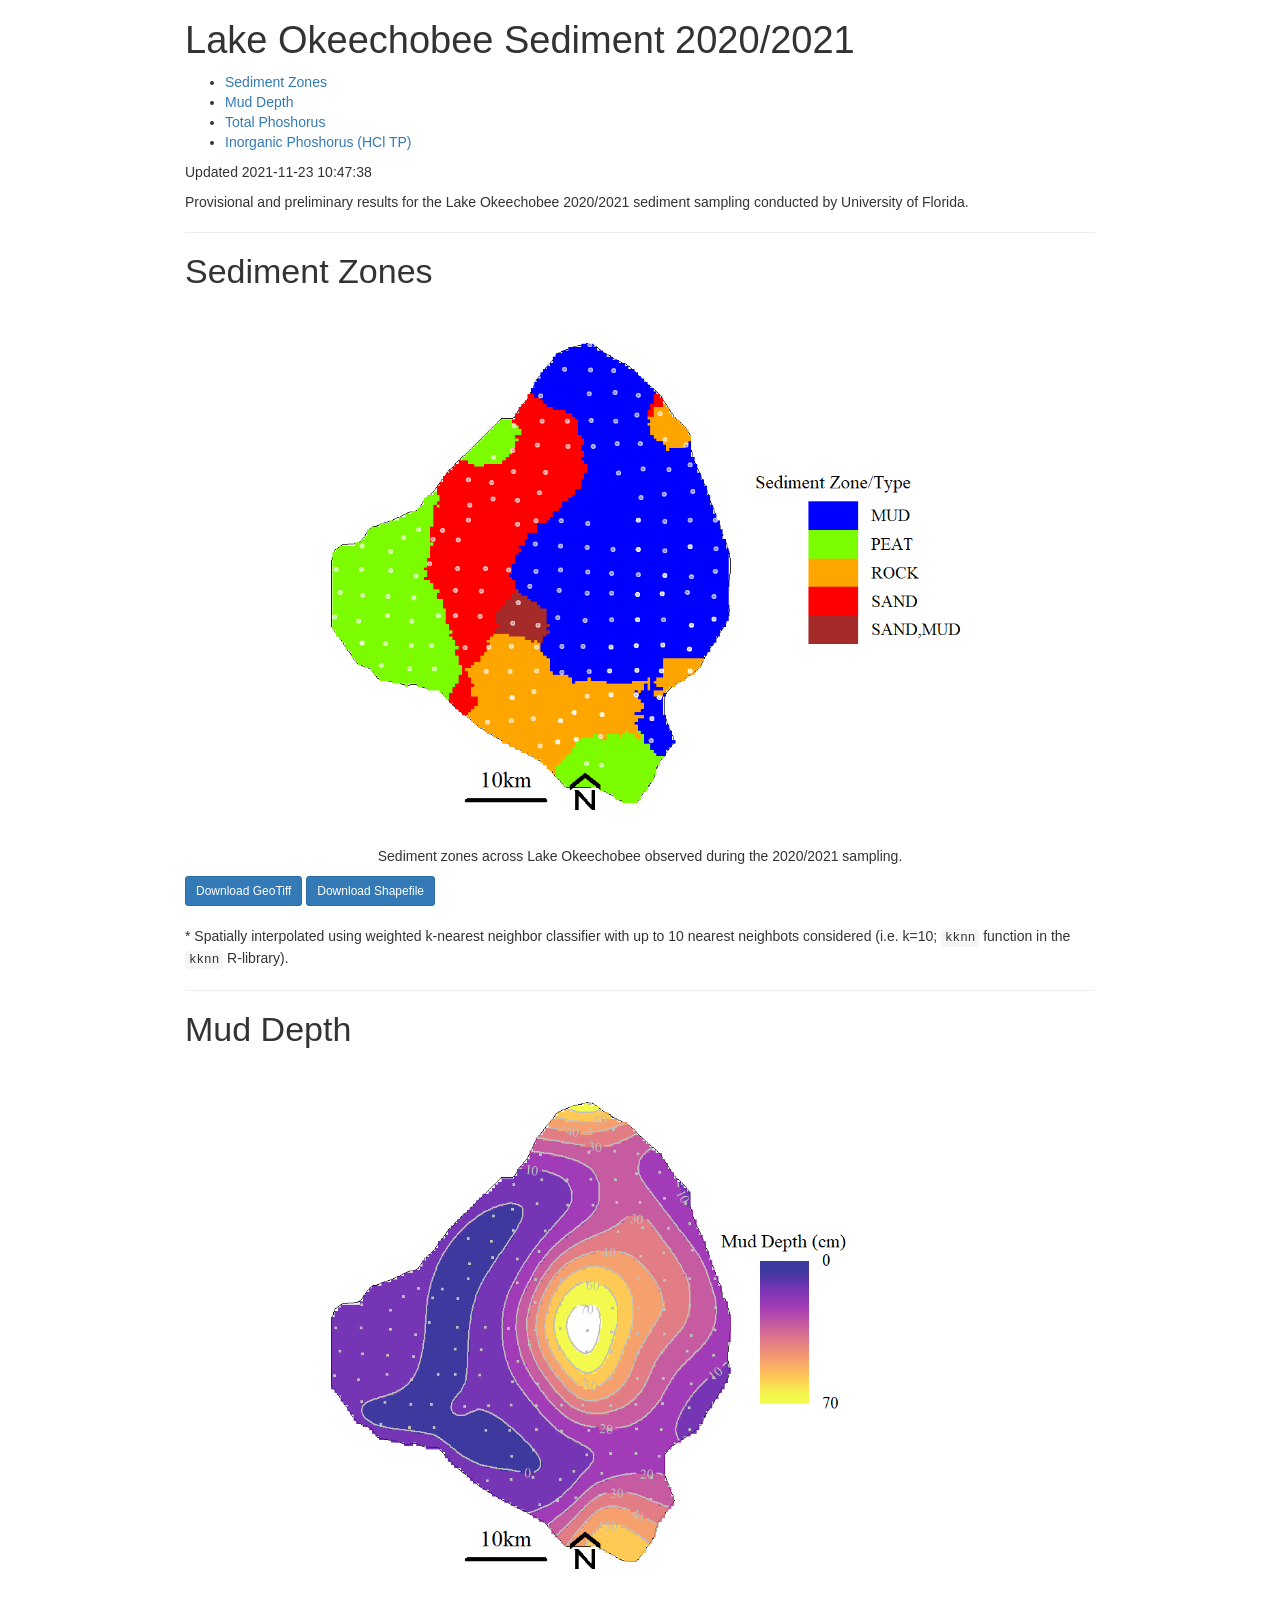
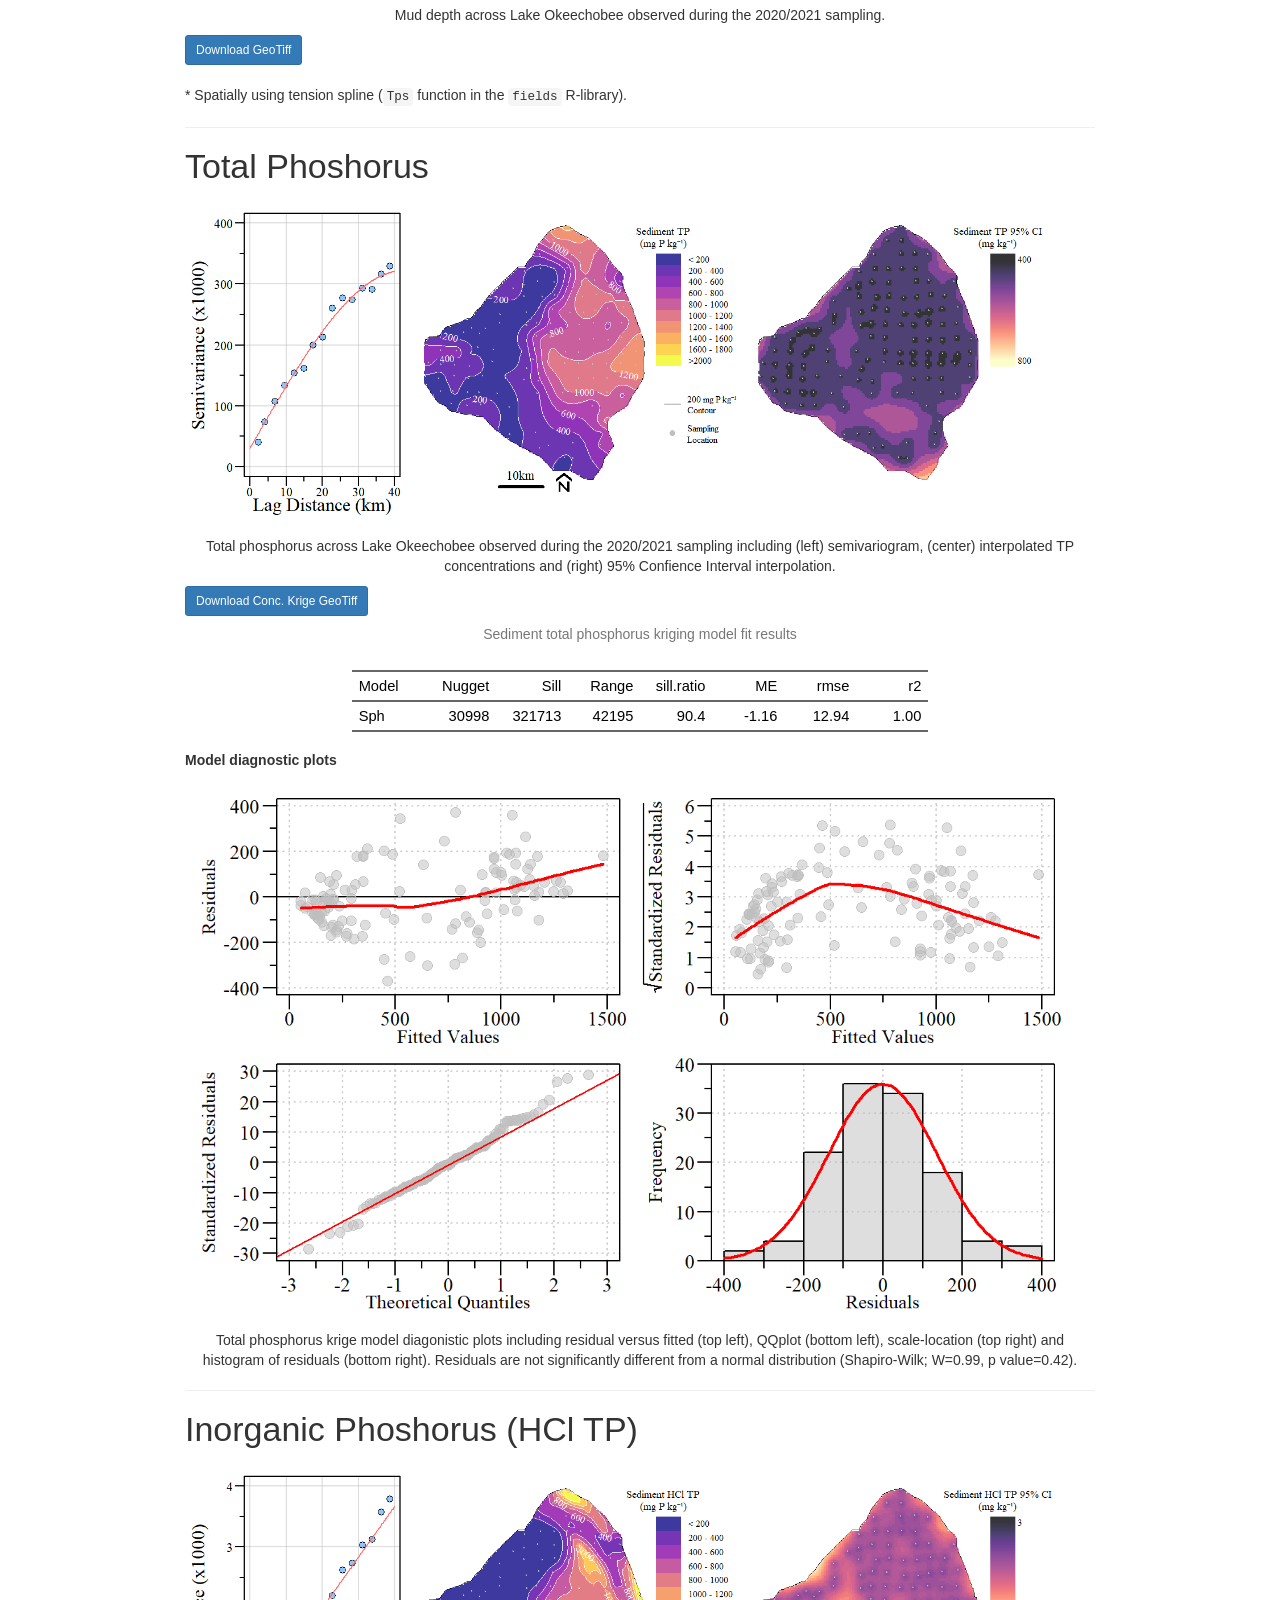
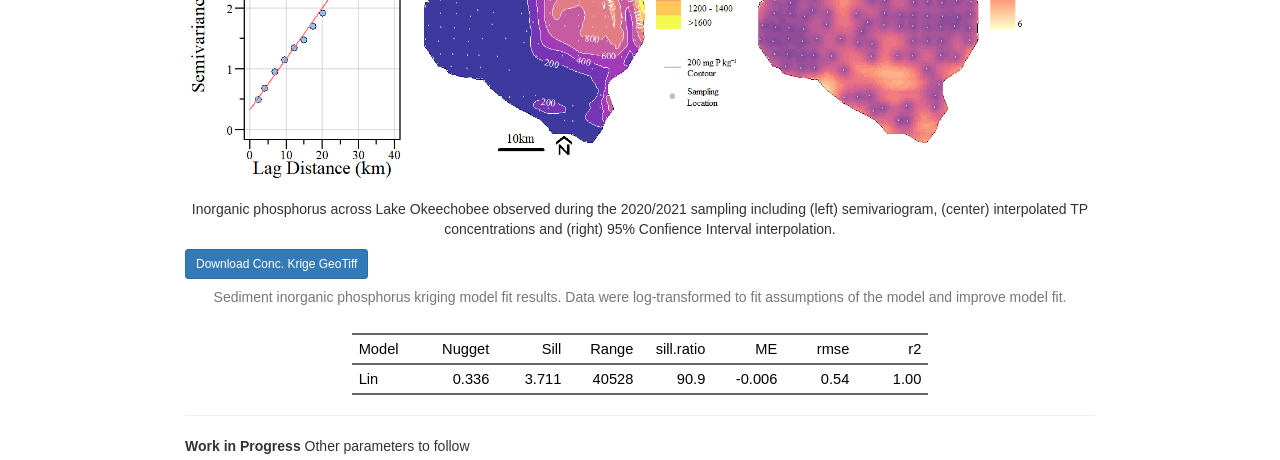
==== commit d054f77b: "updated HCl TP" ====
--- a/Index.html
+++ b/Index.html
@@ -177,7 +177,7 @@
 </ul>
 </div>
 
-<p>Updated 2021-11-15 15:59:03</p>
+<p>Updated 2021-11-23 10:47:38</p>
 <p>Provisional and preliminary results for the Lake Okeechobee 2020/2021 sediment sampling conducted by University of Florida.</p>
 <hr />
 <div id="sediment-zones" class="section level1">
@@ -222,7 +222,7 @@
 <a href="https://github.com/SwampThingPaul/LakeO_Sediment/raw/main/export/LOK_2020_SedTP.tif">
 <button class="btn btn-primary btn-sm">Download Conc. Krige GeoTiff</button>
 </a>
-<template id="8fd0f9ed-2925-4079-9a6b-286c5b2891e3"><style>
+<template id="e42391ef-0681-4e00-8c78-4140bc7d63e6"><style>
 .tabwid table{
   border-collapse:collapse;
   line-height:1;
@@ -256,11 +256,11 @@
 .tabwid table tr {
 background-color: transparent;
 }
-</style><div class="tabwid"><style>.cl-dd926450{border-collapse:collapse;}.cl-dd8bfff2{font-family:'Arial';font-size:11pt;font-weight:normal;font-style:normal;text-decoration:none;color:rgba(0, 0, 0, 1.00);background-color:transparent;}.cl-dd8c26e4{margin:0;text-align:left;border-bottom: 0 solid rgba(0, 0, 0, 1.00);border-top: 0 solid rgba(0, 0, 0, 1.00);border-left: 0 solid rgba(0, 0, 0, 1.00);border-right: 0 solid rgba(0, 0, 0, 1.00);padding-bottom:5pt;padding-top:5pt;padding-left:5pt;padding-right:5pt;line-height: 1;background-color:transparent;}.cl-dd8c26e5{margin:0;text-align:right;border-bottom: 0 solid rgba(0, 0, 0, 1.00);border-top: 0 solid rgba(0, 0, 0, 1.00);border-left: 0 solid rgba(0, 0, 0, 1.00);border-right: 0 solid rgba(0, 0, 0, 1.00);padding-bottom:5pt;padding-top:5pt;padding-left:5pt;padding-right:5pt;line-height: 1;background-color:transparent;}.cl-dd8c4de0{width:54pt;background-color:transparent;vertical-align: middle;border-bottom: 2pt solid rgba(102, 102, 102, 1.00);border-top: 0 solid rgba(0, 0, 0, 1.00);border-left: 0 solid rgba(0, 0, 0, 1.00);border-right: 0 solid rgba(0, 0, 0, 1.00);margin-bottom:0;margin-top:0;margin-left:0;margin-right:0;}.cl-dd8c4de1{width:54pt;background-color:transparent;vertical-align: middle;border-bottom: 2pt solid rgba(102, 102, 102, 1.00);border-top: 0 solid rgba(0, 0, 0, 1.00);border-left: 0 solid rgba(0, 0, 0, 1.00);border-right: 0 solid rgba(0, 0, 0, 1.00);margin-bottom:0;margin-top:0;margin-left:0;margin-right:0;}.cl-dd8c4de2{width:54pt;background-color:transparent;vertical-align: middle;border-bottom: 2pt solid rgba(102, 102, 102, 1.00);border-top: 2pt solid rgba(102, 102, 102, 1.00);border-left: 0 solid rgba(0, 0, 0, 1.00);border-right: 0 solid rgba(0, 0, 0, 1.00);margin-bottom:0;margin-top:0;margin-left:0;margin-right:0;}.cl-dd8c4de3{width:54pt;background-color:transparent;vertical-align: middle;border-bottom: 2pt solid rgba(102, 102, 102, 1.00);border-top: 2pt solid rgba(102, 102, 102, 1.00);border-left: 0 solid rgba(0, 0, 0, 1.00);border-right: 0 solid rgba(0, 0, 0, 1.00);margin-bottom:0;margin-top:0;margin-left:0;margin-right:0;}</style><table class="cl-dd926450"><caption class="Table Caption">Sediment total phosphorus kriging model fit results</caption><thead><tr style="overflow-wrap:break-word;"><td class="cl-dd8c4de3"><p class="cl-dd8c26e4"><span class="cl-dd8bfff2">Model</span></p></td><td class="cl-dd8c4de2"><p class="cl-dd8c26e5"><span class="cl-dd8bfff2">Nugget</span></p></td><td class="cl-dd8c4de2"><p class="cl-dd8c26e5"><span class="cl-dd8bfff2">Sill</span></p></td><td class="cl-dd8c4de2"><p class="cl-dd8c26e5"><span class="cl-dd8bfff2">Range</span></p></td><td class="cl-dd8c4de2"><p class="cl-dd8c26e5"><span class="cl-dd8bfff2">sill.ratio</span></p></td><td class="cl-dd8c4de2"><p class="cl-dd8c26e5"><span class="cl-dd8bfff2">ME</span></p></td><td class="cl-dd8c4de2"><p class="cl-dd8c26e5"><span class="cl-dd8bfff2">rmse</span></p></td><td class="cl-dd8c4de2"><p class="cl-dd8c26e5"><span class="cl-dd8bfff2">r2</span></p></td></tr></thead><tbody><tr style="overflow-wrap:break-word;"><td class="cl-dd8c4de1"><p class="cl-dd8c26e4"><span class="cl-dd8bfff2">Sph</span></p></td><td class="cl-dd8c4de0"><p class="cl-dd8c26e5"><span class="cl-dd8bfff2">30998</span></p></td><td class="cl-dd8c4de0"><p class="cl-dd8c26e5"><span class="cl-dd8bfff2">321713</span></p></td><td class="cl-dd8c4de0"><p class="cl-dd8c26e5"><span class="cl-dd8bfff2">42195</span></p></td><td class="cl-dd8c4de0"><p class="cl-dd8c26e5"><span class="cl-dd8bfff2">90.4</span></p></td><td class="cl-dd8c4de0"><p class="cl-dd8c26e5"><span class="cl-dd8bfff2">-1.16</span></p></td><td class="cl-dd8c4de0"><p class="cl-dd8c26e5"><span class="cl-dd8bfff2">12.94</span></p></td><td class="cl-dd8c4de0"><p class="cl-dd8c26e5"><span class="cl-dd8bfff2">1.00</span></p></td></tr></tbody></table></div></template>
-<div class="flextable-shadow-host" id="f235de5f-4270-4b7c-b9c4-925e4f46f023"></div>
-<script>
-var dest = document.getElementById("f235de5f-4270-4b7c-b9c4-925e4f46f023");
-var template = document.getElementById("8fd0f9ed-2925-4079-9a6b-286c5b2891e3");
+</style><div class="tabwid"><style>.cl-afe31bca{border-collapse:collapse;}.cl-afdc6118{font-family:'Arial';font-size:11pt;font-weight:normal;font-style:normal;text-decoration:none;color:rgba(0, 0, 0, 1.00);background-color:transparent;}.cl-afdc91ec{margin:0;text-align:left;border-bottom: 0 solid rgba(0, 0, 0, 1.00);border-top: 0 solid rgba(0, 0, 0, 1.00);border-left: 0 solid rgba(0, 0, 0, 1.00);border-right: 0 solid rgba(0, 0, 0, 1.00);padding-bottom:5pt;padding-top:5pt;padding-left:5pt;padding-right:5pt;line-height: 1;background-color:transparent;}.cl-afdc91ed{margin:0;text-align:right;border-bottom: 0 solid rgba(0, 0, 0, 1.00);border-top: 0 solid rgba(0, 0, 0, 1.00);border-left: 0 solid rgba(0, 0, 0, 1.00);border-right: 0 solid rgba(0, 0, 0, 1.00);padding-bottom:5pt;padding-top:5pt;padding-left:5pt;padding-right:5pt;line-height: 1;background-color:transparent;}.cl-afdcb7b2{width:54pt;background-color:transparent;vertical-align: middle;border-bottom: 2pt solid rgba(102, 102, 102, 1.00);border-top: 0 solid rgba(0, 0, 0, 1.00);border-left: 0 solid rgba(0, 0, 0, 1.00);border-right: 0 solid rgba(0, 0, 0, 1.00);margin-bottom:0;margin-top:0;margin-left:0;margin-right:0;}.cl-afdcb7b3{width:54pt;background-color:transparent;vertical-align: middle;border-bottom: 2pt solid rgba(102, 102, 102, 1.00);border-top: 0 solid rgba(0, 0, 0, 1.00);border-left: 0 solid rgba(0, 0, 0, 1.00);border-right: 0 solid rgba(0, 0, 0, 1.00);margin-bottom:0;margin-top:0;margin-left:0;margin-right:0;}.cl-afdcb7b4{width:54pt;background-color:transparent;vertical-align: middle;border-bottom: 2pt solid rgba(102, 102, 102, 1.00);border-top: 2pt solid rgba(102, 102, 102, 1.00);border-left: 0 solid rgba(0, 0, 0, 1.00);border-right: 0 solid rgba(0, 0, 0, 1.00);margin-bottom:0;margin-top:0;margin-left:0;margin-right:0;}.cl-afdcb7b5{width:54pt;background-color:transparent;vertical-align: middle;border-bottom: 2pt solid rgba(102, 102, 102, 1.00);border-top: 2pt solid rgba(102, 102, 102, 1.00);border-left: 0 solid rgba(0, 0, 0, 1.00);border-right: 0 solid rgba(0, 0, 0, 1.00);margin-bottom:0;margin-top:0;margin-left:0;margin-right:0;}</style><table class="cl-afe31bca"><caption class="Table Caption">Sediment total phosphorus kriging model fit results</caption><thead><tr style="overflow-wrap:break-word;"><td class="cl-afdcb7b5"><p class="cl-afdc91ec"><span class="cl-afdc6118">Model</span></p></td><td class="cl-afdcb7b4"><p class="cl-afdc91ed"><span class="cl-afdc6118">Nugget</span></p></td><td class="cl-afdcb7b4"><p class="cl-afdc91ed"><span class="cl-afdc6118">Sill</span></p></td><td class="cl-afdcb7b4"><p class="cl-afdc91ed"><span class="cl-afdc6118">Range</span></p></td><td class="cl-afdcb7b4"><p class="cl-afdc91ed"><span class="cl-afdc6118">sill.ratio</span></p></td><td class="cl-afdcb7b4"><p class="cl-afdc91ed"><span class="cl-afdc6118">ME</span></p></td><td class="cl-afdcb7b4"><p class="cl-afdc91ed"><span class="cl-afdc6118">rmse</span></p></td><td class="cl-afdcb7b4"><p class="cl-afdc91ed"><span class="cl-afdc6118">r2</span></p></td></tr></thead><tbody><tr style="overflow-wrap:break-word;"><td class="cl-afdcb7b3"><p class="cl-afdc91ec"><span class="cl-afdc6118">Sph</span></p></td><td class="cl-afdcb7b2"><p class="cl-afdc91ed"><span class="cl-afdc6118">30998</span></p></td><td class="cl-afdcb7b2"><p class="cl-afdc91ed"><span class="cl-afdc6118">321713</span></p></td><td class="cl-afdcb7b2"><p class="cl-afdc91ed"><span class="cl-afdc6118">42195</span></p></td><td class="cl-afdcb7b2"><p class="cl-afdc91ed"><span class="cl-afdc6118">90.4</span></p></td><td class="cl-afdcb7b2"><p class="cl-afdc91ed"><span class="cl-afdc6118">-1.16</span></p></td><td class="cl-afdcb7b2"><p class="cl-afdc91ed"><span class="cl-afdc6118">12.94</span></p></td><td class="cl-afdcb7b2"><p class="cl-afdc91ed"><span class="cl-afdc6118">1.00</span></p></td></tr></tbody></table></div></template>
+<div class="flextable-shadow-host" id="fbb3261e-fc94-45c3-b7f5-5a8b4d0e1452"></div>
+<script>
+var dest = document.getElementById("fbb3261e-fc94-45c3-b7f5-5a8b4d0e1452");
+var template = document.getElementById("e42391ef-0681-4e00-8c78-4140bc7d63e6");
 var caption = template.content.querySelector("caption");
 if(caption) {
   caption.style.cssText = "display:block;text-align:center;";
@@ -285,7 +285,7 @@
 <div id="inorganic-phoshorus-hcl-tp" class="section level1">
 <h1>Inorganic Phoshorus (HCl TP)</h1>
 <div class="figure" style="text-align: center">
-<img src="[data-uri]" alt="Inorganic phosphorus across Lake Okeechobee observed during the 2020/2021 sampling including (left) semivariogram, (center) interpolated TP concentrations and (right) 95% Confience Interval interpolation." width="100%" />
+<img src="[data-uri]" alt="Inorganic phosphorus across Lake Okeechobee observed during the 2020/2021 sampling including (left) semivariogram, (center) interpolated TP concentrations and (right) 95% Confience Interval interpolation." width="100%" />
 <p class="caption">
 Inorganic phosphorus across Lake Okeechobee observed during the 2020/2021 sampling including (left) semivariogram, (center) interpolated TP concentrations and (right) 95% Confience Interval interpolation.
 </p>
@@ -293,7 +293,7 @@
 <a href="https://github.com/SwampThingPaul/LakeO_Sediment/raw/main/export/LOK_2020_SedHClTP.tif">
 <button class="btn btn-primary btn-sm">Download Conc. Krige GeoTiff</button>
 </a>
-<template id="f46e9a05-ab86-4ada-b98c-26b4865143e5"><style>
+<template id="8fce6543-45b1-4dc0-8eda-1d35fe0a1e8f"><style>
 .tabwid table{
   border-collapse:collapse;
   line-height:1;
@@ -327,11 +327,11 @@
 .tabwid table tr {
 background-color: transparent;
 }
-</style><div class="tabwid"><style>.cl-ddba24ae{border-collapse:collapse;}.cl-ddb45c40{font-family:'Arial';font-size:11pt;font-weight:normal;font-style:normal;text-decoration:none;color:rgba(0, 0, 0, 1.00);background-color:transparent;}.cl-ddb48332{margin:0;text-align:left;border-bottom: 0 solid rgba(0, 0, 0, 1.00);border-top: 0 solid rgba(0, 0, 0, 1.00);border-left: 0 solid rgba(0, 0, 0, 1.00);border-right: 0 solid rgba(0, 0, 0, 1.00);padding-bottom:5pt;padding-top:5pt;padding-left:5pt;padding-right:5pt;line-height: 1;background-color:transparent;}.cl-ddb48333{margin:0;text-align:right;border-bottom: 0 solid rgba(0, 0, 0, 1.00);border-top: 0 solid rgba(0, 0, 0, 1.00);border-left: 0 solid rgba(0, 0, 0, 1.00);border-right: 0 solid rgba(0, 0, 0, 1.00);padding-bottom:5pt;padding-top:5pt;padding-left:5pt;padding-right:5pt;line-height: 1;background-color:transparent;}.cl-ddb4aa2e{width:54pt;background-color:transparent;vertical-align: middle;border-bottom: 2pt solid rgba(102, 102, 102, 1.00);border-top: 0 solid rgba(0, 0, 0, 1.00);border-left: 0 solid rgba(0, 0, 0, 1.00);border-right: 0 solid rgba(0, 0, 0, 1.00);margin-bottom:0;margin-top:0;margin-left:0;margin-right:0;}.cl-ddb4aa2f{width:54pt;background-color:transparent;vertical-align: middle;border-bottom: 2pt solid rgba(102, 102, 102, 1.00);border-top: 0 solid rgba(0, 0, 0, 1.00);border-left: 0 solid rgba(0, 0, 0, 1.00);border-right: 0 solid rgba(0, 0, 0, 1.00);margin-bottom:0;margin-top:0;margin-left:0;margin-right:0;}.cl-ddb4aa30{width:54pt;background-color:transparent;vertical-align: middle;border-bottom: 2pt solid rgba(102, 102, 102, 1.00);border-top: 2pt solid rgba(102, 102, 102, 1.00);border-left: 0 solid rgba(0, 0, 0, 1.00);border-right: 0 solid rgba(0, 0, 0, 1.00);margin-bottom:0;margin-top:0;margin-left:0;margin-right:0;}.cl-ddb4aa31{width:54pt;background-color:transparent;vertical-align: middle;border-bottom: 2pt solid rgba(102, 102, 102, 1.00);border-top: 2pt solid rgba(102, 102, 102, 1.00);border-left: 0 solid rgba(0, 0, 0, 1.00);border-right: 0 solid rgba(0, 0, 0, 1.00);margin-bottom:0;margin-top:0;margin-left:0;margin-right:0;}</style><table class="cl-ddba24ae"><caption class="Table Caption">Sediment inorganic phosphorus kriging model fit results. Data were log-transformed to fit assumptions of the model and improve model fit.</caption><thead><tr style="overflow-wrap:break-word;"><td class="cl-ddb4aa31"><p class="cl-ddb48332"><span class="cl-ddb45c40">Model</span></p></td><td class="cl-ddb4aa30"><p class="cl-ddb48333"><span class="cl-ddb45c40">Nugget</span></p></td><td class="cl-ddb4aa30"><p class="cl-ddb48333"><span class="cl-ddb45c40">Sill</span></p></td><td class="cl-ddb4aa30"><p class="cl-ddb48333"><span class="cl-ddb45c40">Range</span></p></td><td class="cl-ddb4aa30"><p class="cl-ddb48333"><span class="cl-ddb45c40">sill.ratio</span></p></td><td class="cl-ddb4aa30"><p class="cl-ddb48333"><span class="cl-ddb45c40">ME</span></p></td><td class="cl-ddb4aa30"><p class="cl-ddb48333"><span class="cl-ddb45c40">rmse</span></p></td><td class="cl-ddb4aa30"><p class="cl-ddb48333"><span class="cl-ddb45c40">r2</span></p></td></tr></thead><tbody><tr style="overflow-wrap:break-word;"><td class="cl-ddb4aa2f"><p class="cl-ddb48332"><span class="cl-ddb45c40">Lin</span></p></td><td class="cl-ddb4aa2e"><p class="cl-ddb48333"><span class="cl-ddb45c40">0.336</span></p></td><td class="cl-ddb4aa2e"><p class="cl-ddb48333"><span class="cl-ddb45c40">3.711</span></p></td><td class="cl-ddb4aa2e"><p class="cl-ddb48333"><span class="cl-ddb45c40">40528</span></p></td><td class="cl-ddb4aa2e"><p class="cl-ddb48333"><span class="cl-ddb45c40">90.9</span></p></td><td class="cl-ddb4aa2e"><p class="cl-ddb48333"><span class="cl-ddb45c40">-0.001</span></p></td><td class="cl-ddb4aa2e"><p class="cl-ddb48333"><span class="cl-ddb45c40">0.53</span></p></td><td class="cl-ddb4aa2e"><p class="cl-ddb48333"><span class="cl-ddb45c40">1.00</span></p></td></tr></tbody></table></div></template>
-<div class="flextable-shadow-host" id="71030417-4bbc-4617-a80a-a3cef0301302"></div>
-<script>
-var dest = document.getElementById("71030417-4bbc-4617-a80a-a3cef0301302");
-var template = document.getElementById("f46e9a05-ab86-4ada-b98c-26b4865143e5");
+</style><div class="tabwid"><style>.cl-b00984a4{border-collapse:collapse;}.cl-b003e33c{font-family:'Arial';font-size:11pt;font-weight:normal;font-style:normal;text-decoration:none;color:rgba(0, 0, 0, 1.00);background-color:transparent;}.cl-b0040a2e{margin:0;text-align:left;border-bottom: 0 solid rgba(0, 0, 0, 1.00);border-top: 0 solid rgba(0, 0, 0, 1.00);border-left: 0 solid rgba(0, 0, 0, 1.00);border-right: 0 solid rgba(0, 0, 0, 1.00);padding-bottom:5pt;padding-top:5pt;padding-left:5pt;padding-right:5pt;line-height: 1;background-color:transparent;}.cl-b0040a2f{margin:0;text-align:right;border-bottom: 0 solid rgba(0, 0, 0, 1.00);border-top: 0 solid rgba(0, 0, 0, 1.00);border-left: 0 solid rgba(0, 0, 0, 1.00);border-right: 0 solid rgba(0, 0, 0, 1.00);padding-bottom:5pt;padding-top:5pt;padding-left:5pt;padding-right:5pt;line-height: 1;background-color:transparent;}.cl-b004312a{width:54pt;background-color:transparent;vertical-align: middle;border-bottom: 2pt solid rgba(102, 102, 102, 1.00);border-top: 0 solid rgba(0, 0, 0, 1.00);border-left: 0 solid rgba(0, 0, 0, 1.00);border-right: 0 solid rgba(0, 0, 0, 1.00);margin-bottom:0;margin-top:0;margin-left:0;margin-right:0;}.cl-b004312b{width:54pt;background-color:transparent;vertical-align: middle;border-bottom: 2pt solid rgba(102, 102, 102, 1.00);border-top: 0 solid rgba(0, 0, 0, 1.00);border-left: 0 solid rgba(0, 0, 0, 1.00);border-right: 0 solid rgba(0, 0, 0, 1.00);margin-bottom:0;margin-top:0;margin-left:0;margin-right:0;}.cl-b004312c{width:54pt;background-color:transparent;vertical-align: middle;border-bottom: 2pt solid rgba(102, 102, 102, 1.00);border-top: 2pt solid rgba(102, 102, 102, 1.00);border-left: 0 solid rgba(0, 0, 0, 1.00);border-right: 0 solid rgba(0, 0, 0, 1.00);margin-bottom:0;margin-top:0;margin-left:0;margin-right:0;}.cl-b004312d{width:54pt;background-color:transparent;vertical-align: middle;border-bottom: 2pt solid rgba(102, 102, 102, 1.00);border-top: 2pt solid rgba(102, 102, 102, 1.00);border-left: 0 solid rgba(0, 0, 0, 1.00);border-right: 0 solid rgba(0, 0, 0, 1.00);margin-bottom:0;margin-top:0;margin-left:0;margin-right:0;}</style><table class="cl-b00984a4"><caption class="Table Caption">Sediment inorganic phosphorus kriging model fit results. Data were log-transformed to fit assumptions of the model and improve model fit.</caption><thead><tr style="overflow-wrap:break-word;"><td class="cl-b004312d"><p class="cl-b0040a2e"><span class="cl-b003e33c">Model</span></p></td><td class="cl-b004312c"><p class="cl-b0040a2f"><span class="cl-b003e33c">Nugget</span></p></td><td class="cl-b004312c"><p class="cl-b0040a2f"><span class="cl-b003e33c">Sill</span></p></td><td class="cl-b004312c"><p class="cl-b0040a2f"><span class="cl-b003e33c">Range</span></p></td><td class="cl-b004312c"><p class="cl-b0040a2f"><span class="cl-b003e33c">sill.ratio</span></p></td><td class="cl-b004312c"><p class="cl-b0040a2f"><span class="cl-b003e33c">ME</span></p></td><td class="cl-b004312c"><p class="cl-b0040a2f"><span class="cl-b003e33c">rmse</span></p></td><td class="cl-b004312c"><p class="cl-b0040a2f"><span class="cl-b003e33c">r2</span></p></td></tr></thead><tbody><tr style="overflow-wrap:break-word;"><td class="cl-b004312b"><p class="cl-b0040a2e"><span class="cl-b003e33c">Lin</span></p></td><td class="cl-b004312a"><p class="cl-b0040a2f"><span class="cl-b003e33c">0.336</span></p></td><td class="cl-b004312a"><p class="cl-b0040a2f"><span class="cl-b003e33c">3.711</span></p></td><td class="cl-b004312a"><p class="cl-b0040a2f"><span class="cl-b003e33c">40528</span></p></td><td class="cl-b004312a"><p class="cl-b0040a2f"><span class="cl-b003e33c">90.9</span></p></td><td class="cl-b004312a"><p class="cl-b0040a2f"><span class="cl-b003e33c">-0.006</span></p></td><td class="cl-b004312a"><p class="cl-b0040a2f"><span class="cl-b003e33c">0.54</span></p></td><td class="cl-b004312a"><p class="cl-b0040a2f"><span class="cl-b003e33c">1.00</span></p></td></tr></tbody></table></div></template>
+<div class="flextable-shadow-host" id="8f03f2d8-9af9-426e-8137-1baa289697c6"></div>
+<script>
+var dest = document.getElementById("8f03f2d8-9af9-426e-8137-1baa289697c6");
+var template = document.getElementById("8fce6543-45b1-4dc0-8eda-1d35fe0a1e8f");
 var caption = template.content.querySelector("caption");
 if(caption) {
   caption.style.cssText = "display:block;text-align:center;";
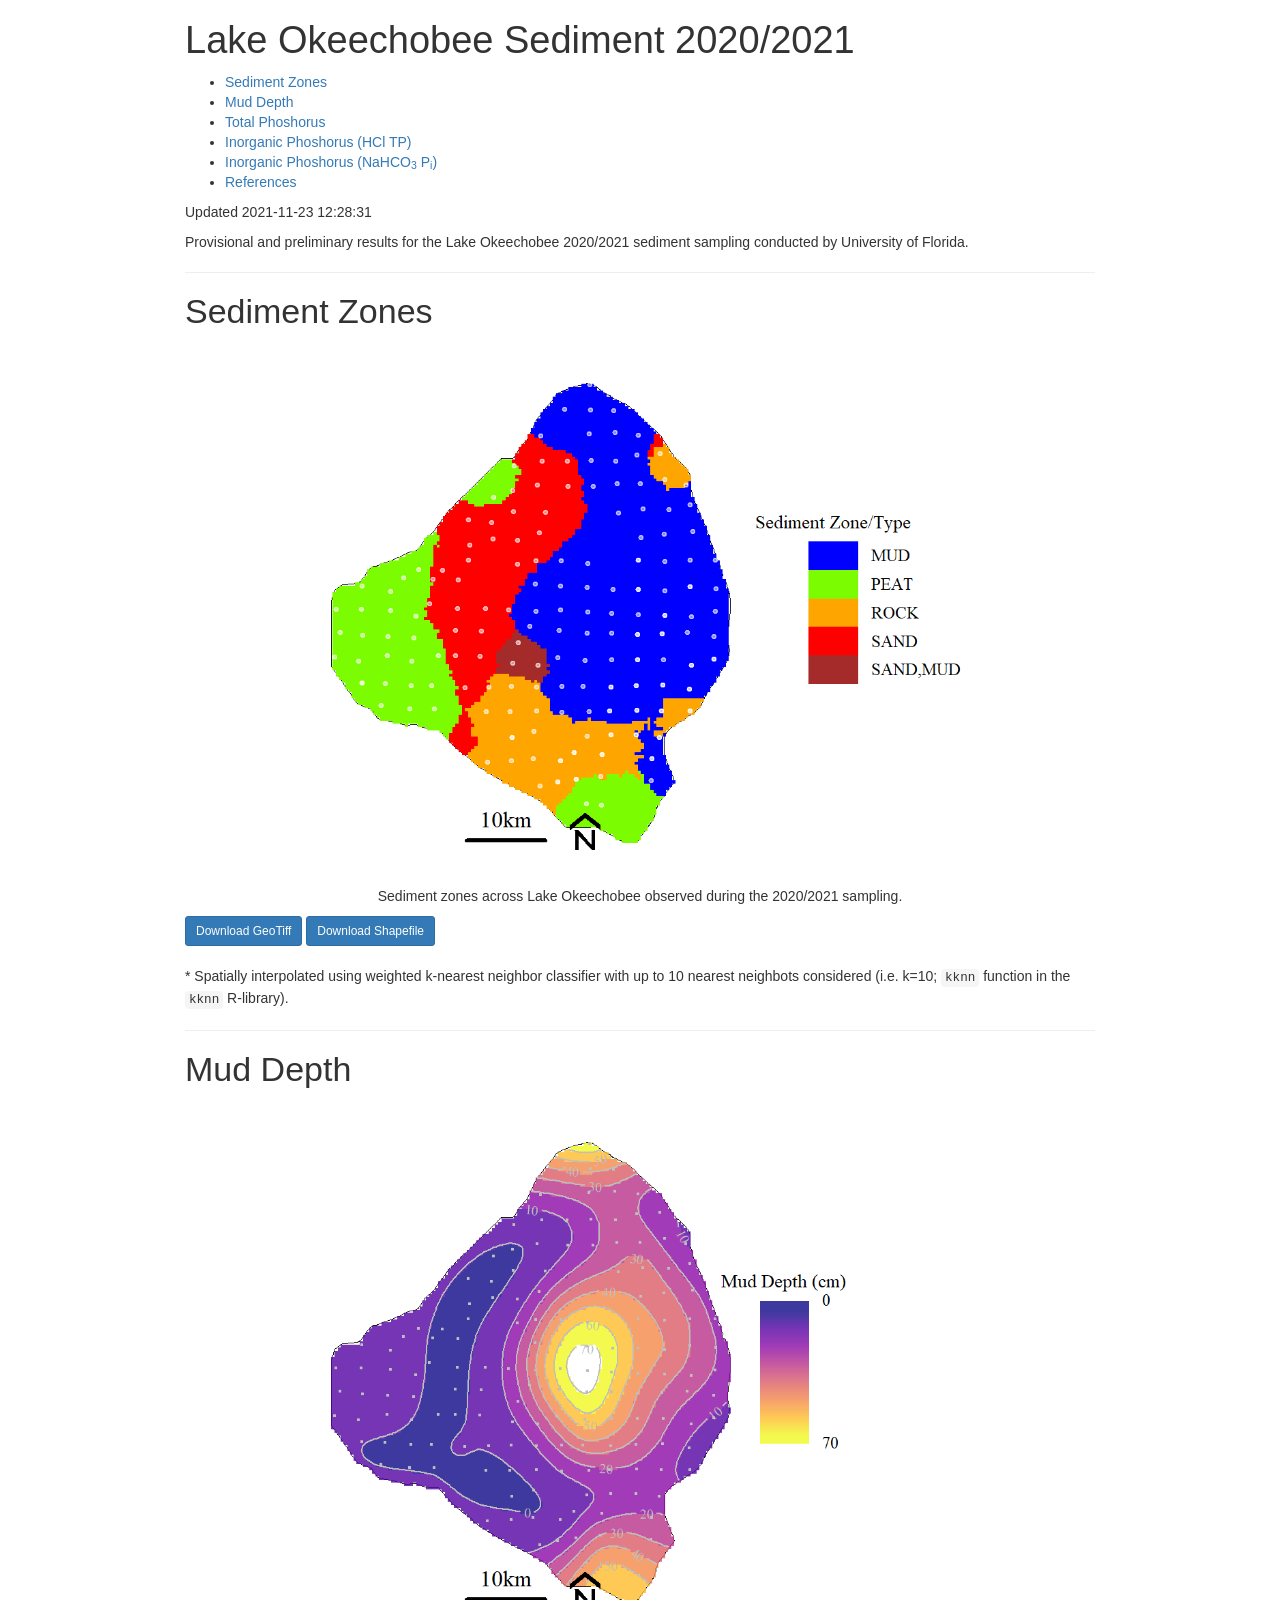
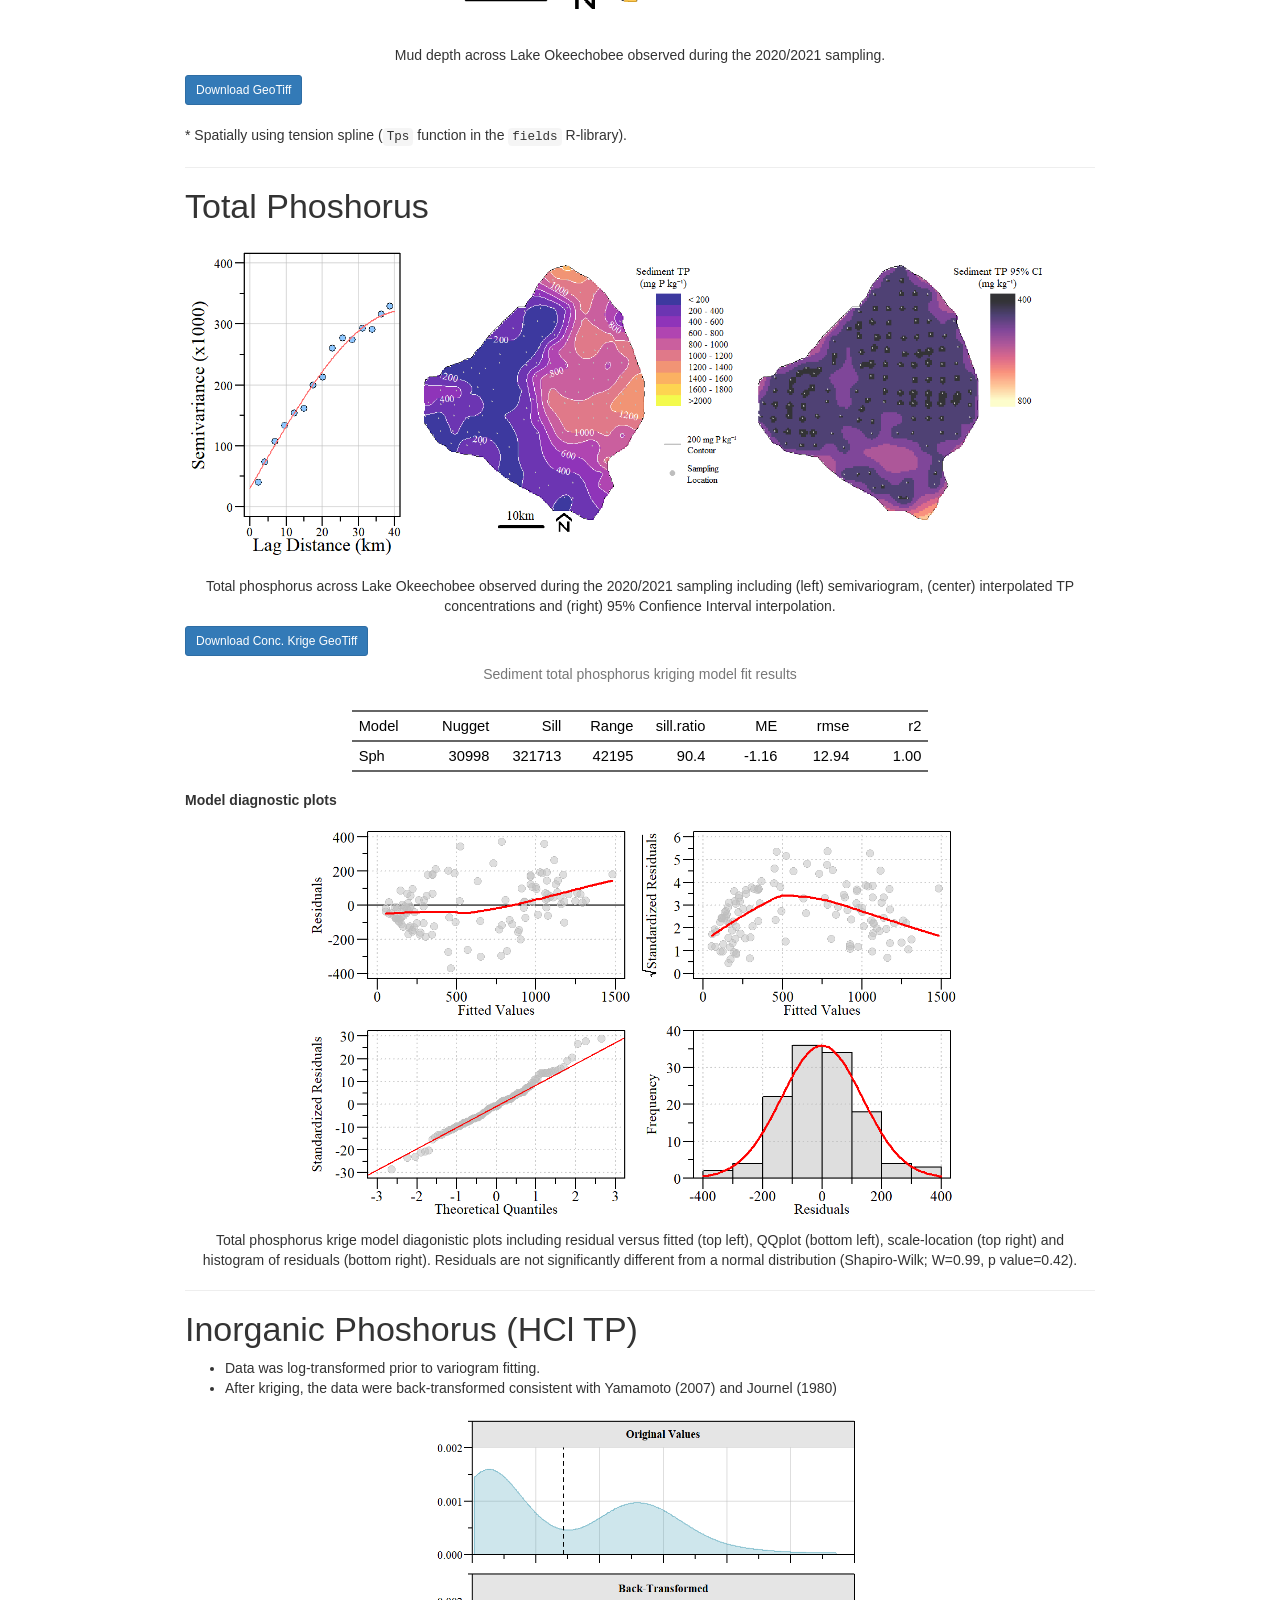
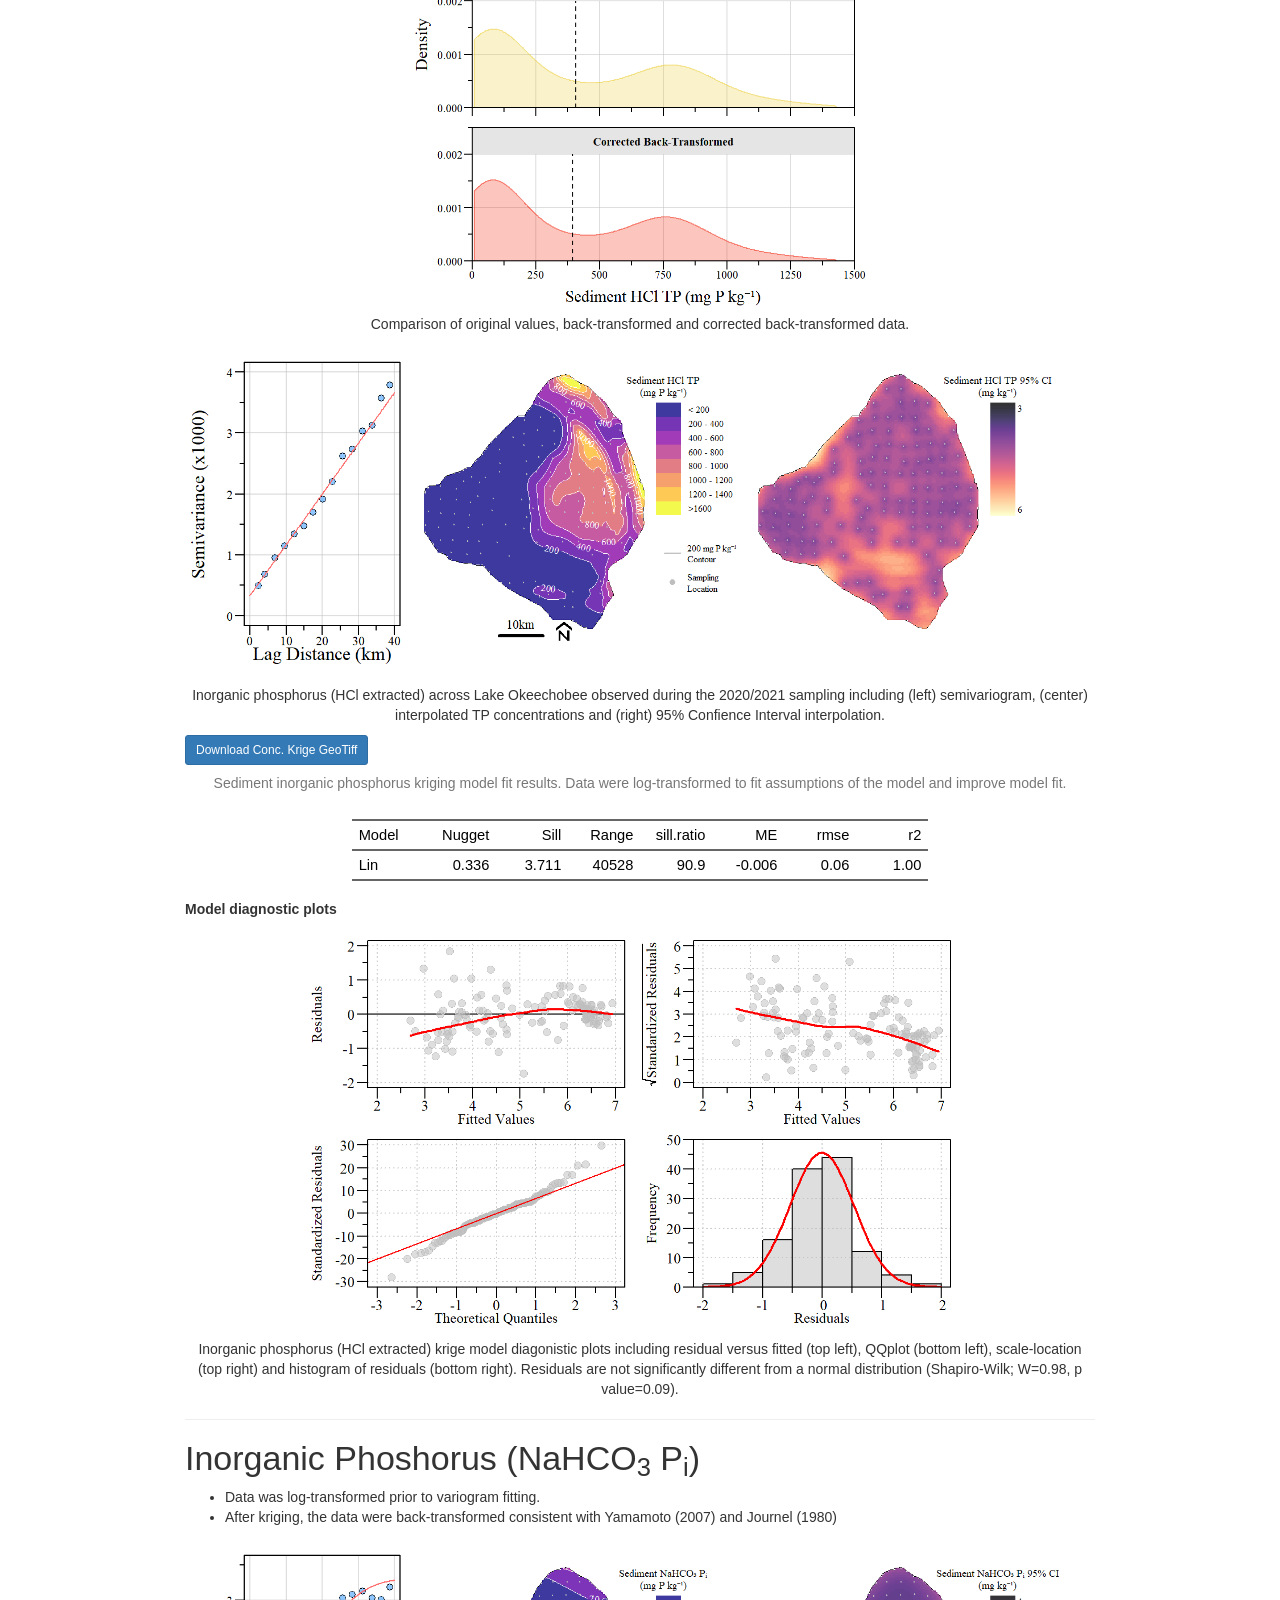
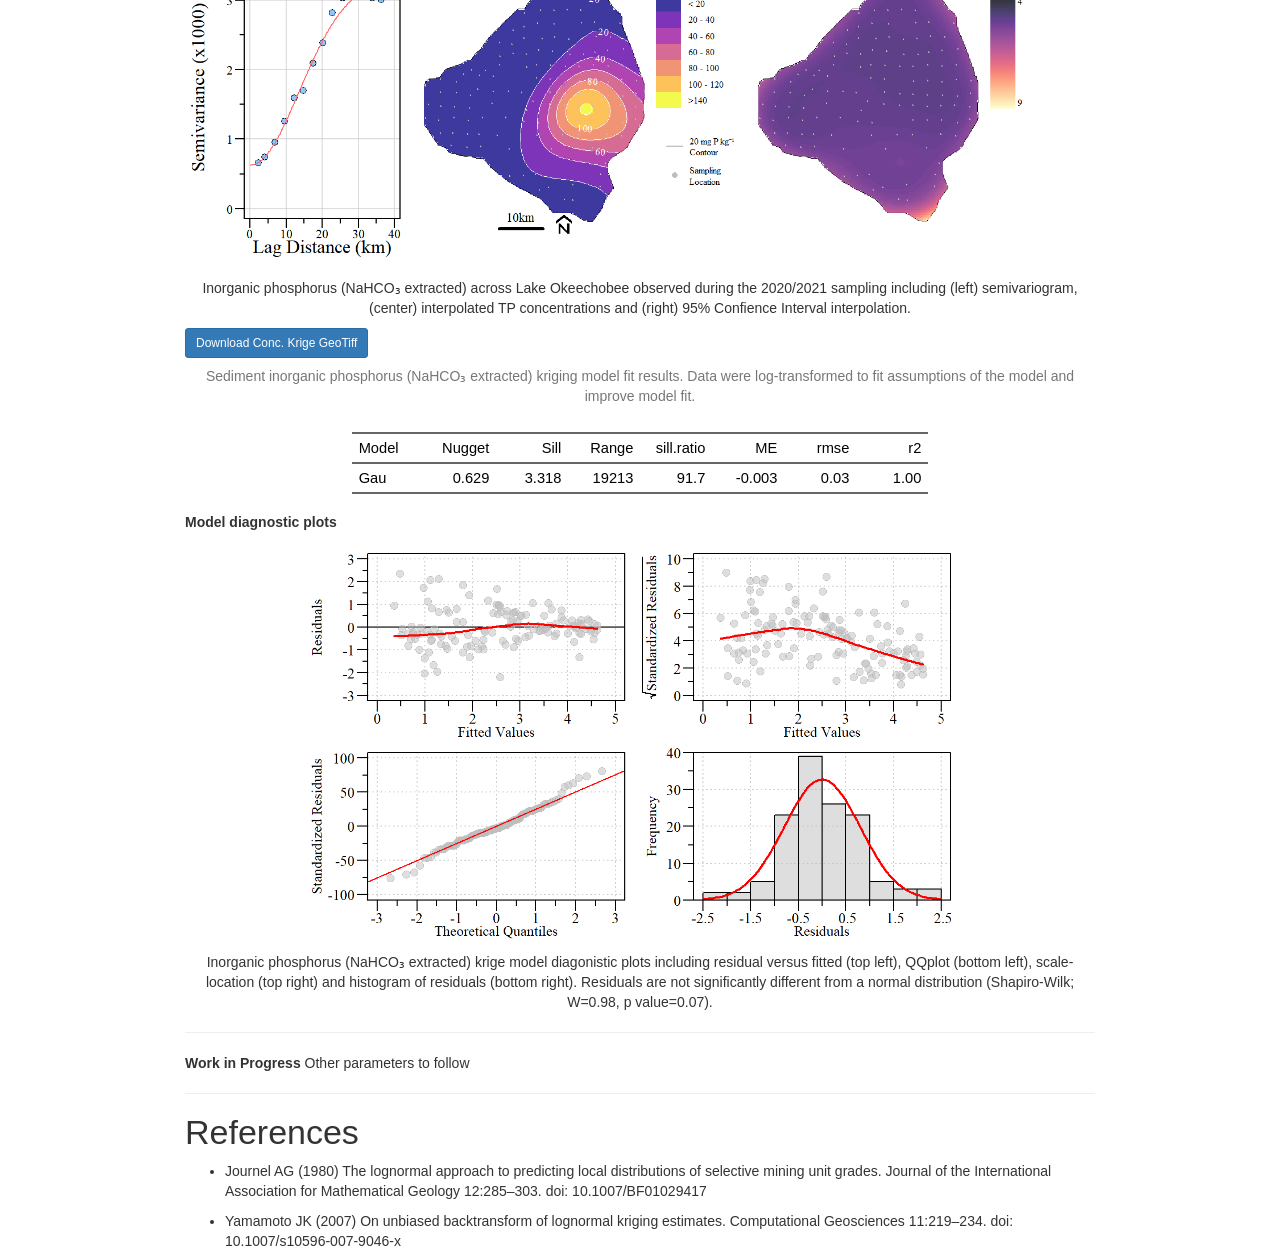
==== commit 92052400: "added NaHCO3 krige" ====
--- a/Index.html
+++ b/Index.html
@@ -174,10 +174,12 @@
 <li><a href="#mud-depth">Mud Depth</a></li>
 <li><a href="#total-phoshorus">Total Phoshorus</a></li>
 <li><a href="#inorganic-phoshorus-hcl-tp">Inorganic Phoshorus (HCl TP)</a></li>
+<li><a href="#inorganic-phoshorus-nahco3-pi">Inorganic Phoshorus (NaHCO<sub>3</sub> P<sub>i</sub>)</a></li>
+<li><a href="#references">References</a></li>
 </ul>
 </div>
 
-<p>Updated 2021-11-23 10:47:38</p>
+<p>Updated 2021-11-23 12:28:31</p>
 <p>Provisional and preliminary results for the Lake Okeechobee 2020/2021 sediment sampling conducted by University of Florida.</p>
 <hr />
 <div id="sediment-zones" class="section level1">
@@ -222,7 +224,7 @@
 <a href="https://github.com/SwampThingPaul/LakeO_Sediment/raw/main/export/LOK_2020_SedTP.tif">
 <button class="btn btn-primary btn-sm">Download Conc. Krige GeoTiff</button>
 </a>
-<template id="e42391ef-0681-4e00-8c78-4140bc7d63e6"><style>
+<template id="2130755a-efe7-4eef-b6ca-f8aace1beaf3"><style>
 .tabwid table{
   border-collapse:collapse;
   line-height:1;
@@ -256,11 +258,11 @@
 .tabwid table tr {
 background-color: transparent;
 }
-</style><div class="tabwid"><style>.cl-afe31bca{border-collapse:collapse;}.cl-afdc6118{font-family:'Arial';font-size:11pt;font-weight:normal;font-style:normal;text-decoration:none;color:rgba(0, 0, 0, 1.00);background-color:transparent;}.cl-afdc91ec{margin:0;text-align:left;border-bottom: 0 solid rgba(0, 0, 0, 1.00);border-top: 0 solid rgba(0, 0, 0, 1.00);border-left: 0 solid rgba(0, 0, 0, 1.00);border-right: 0 solid rgba(0, 0, 0, 1.00);padding-bottom:5pt;padding-top:5pt;padding-left:5pt;padding-right:5pt;line-height: 1;background-color:transparent;}.cl-afdc91ed{margin:0;text-align:right;border-bottom: 0 solid rgba(0, 0, 0, 1.00);border-top: 0 solid rgba(0, 0, 0, 1.00);border-left: 0 solid rgba(0, 0, 0, 1.00);border-right: 0 solid rgba(0, 0, 0, 1.00);padding-bottom:5pt;padding-top:5pt;padding-left:5pt;padding-right:5pt;line-height: 1;background-color:transparent;}.cl-afdcb7b2{width:54pt;background-color:transparent;vertical-align: middle;border-bottom: 2pt solid rgba(102, 102, 102, 1.00);border-top: 0 solid rgba(0, 0, 0, 1.00);border-left: 0 solid rgba(0, 0, 0, 1.00);border-right: 0 solid rgba(0, 0, 0, 1.00);margin-bottom:0;margin-top:0;margin-left:0;margin-right:0;}.cl-afdcb7b3{width:54pt;background-color:transparent;vertical-align: middle;border-bottom: 2pt solid rgba(102, 102, 102, 1.00);border-top: 0 solid rgba(0, 0, 0, 1.00);border-left: 0 solid rgba(0, 0, 0, 1.00);border-right: 0 solid rgba(0, 0, 0, 1.00);margin-bottom:0;margin-top:0;margin-left:0;margin-right:0;}.cl-afdcb7b4{width:54pt;background-color:transparent;vertical-align: middle;border-bottom: 2pt solid rgba(102, 102, 102, 1.00);border-top: 2pt solid rgba(102, 102, 102, 1.00);border-left: 0 solid rgba(0, 0, 0, 1.00);border-right: 0 solid rgba(0, 0, 0, 1.00);margin-bottom:0;margin-top:0;margin-left:0;margin-right:0;}.cl-afdcb7b5{width:54pt;background-color:transparent;vertical-align: middle;border-bottom: 2pt solid rgba(102, 102, 102, 1.00);border-top: 2pt solid rgba(102, 102, 102, 1.00);border-left: 0 solid rgba(0, 0, 0, 1.00);border-right: 0 solid rgba(0, 0, 0, 1.00);margin-bottom:0;margin-top:0;margin-left:0;margin-right:0;}</style><table class="cl-afe31bca"><caption class="Table Caption">Sediment total phosphorus kriging model fit results</caption><thead><tr style="overflow-wrap:break-word;"><td class="cl-afdcb7b5"><p class="cl-afdc91ec"><span class="cl-afdc6118">Model</span></p></td><td class="cl-afdcb7b4"><p class="cl-afdc91ed"><span class="cl-afdc6118">Nugget</span></p></td><td class="cl-afdcb7b4"><p class="cl-afdc91ed"><span class="cl-afdc6118">Sill</span></p></td><td class="cl-afdcb7b4"><p class="cl-afdc91ed"><span class="cl-afdc6118">Range</span></p></td><td class="cl-afdcb7b4"><p class="cl-afdc91ed"><span class="cl-afdc6118">sill.ratio</span></p></td><td class="cl-afdcb7b4"><p class="cl-afdc91ed"><span class="cl-afdc6118">ME</span></p></td><td class="cl-afdcb7b4"><p class="cl-afdc91ed"><span class="cl-afdc6118">rmse</span></p></td><td class="cl-afdcb7b4"><p class="cl-afdc91ed"><span class="cl-afdc6118">r2</span></p></td></tr></thead><tbody><tr style="overflow-wrap:break-word;"><td class="cl-afdcb7b3"><p class="cl-afdc91ec"><span class="cl-afdc6118">Sph</span></p></td><td class="cl-afdcb7b2"><p class="cl-afdc91ed"><span class="cl-afdc6118">30998</span></p></td><td class="cl-afdcb7b2"><p class="cl-afdc91ed"><span class="cl-afdc6118">321713</span></p></td><td class="cl-afdcb7b2"><p class="cl-afdc91ed"><span class="cl-afdc6118">42195</span></p></td><td class="cl-afdcb7b2"><p class="cl-afdc91ed"><span class="cl-afdc6118">90.4</span></p></td><td class="cl-afdcb7b2"><p class="cl-afdc91ed"><span class="cl-afdc6118">-1.16</span></p></td><td class="cl-afdcb7b2"><p class="cl-afdc91ed"><span class="cl-afdc6118">12.94</span></p></td><td class="cl-afdcb7b2"><p class="cl-afdc91ed"><span class="cl-afdc6118">1.00</span></p></td></tr></tbody></table></div></template>
-<div class="flextable-shadow-host" id="fbb3261e-fc94-45c3-b7f5-5a8b4d0e1452"></div>
-<script>
-var dest = document.getElementById("fbb3261e-fc94-45c3-b7f5-5a8b4d0e1452");
-var template = document.getElementById("e42391ef-0681-4e00-8c78-4140bc7d63e6");
+</style><div class="tabwid"><style>.cl-c763fb8a{border-collapse:collapse;}.cl-c75d493e{font-family:'Arial';font-size:11pt;font-weight:normal;font-style:normal;text-decoration:none;color:rgba(0, 0, 0, 1.00);background-color:transparent;}.cl-c75d493f{margin:0;text-align:left;border-bottom: 0 solid rgba(0, 0, 0, 1.00);border-top: 0 solid rgba(0, 0, 0, 1.00);border-left: 0 solid rgba(0, 0, 0, 1.00);border-right: 0 solid rgba(0, 0, 0, 1.00);padding-bottom:5pt;padding-top:5pt;padding-left:5pt;padding-right:5pt;line-height: 1;background-color:transparent;}.cl-c75d4940{margin:0;text-align:right;border-bottom: 0 solid rgba(0, 0, 0, 1.00);border-top: 0 solid rgba(0, 0, 0, 1.00);border-left: 0 solid rgba(0, 0, 0, 1.00);border-right: 0 solid rgba(0, 0, 0, 1.00);padding-bottom:5pt;padding-top:5pt;padding-left:5pt;padding-right:5pt;line-height: 1;background-color:transparent;}.cl-c75d7058{width:54pt;background-color:transparent;vertical-align: middle;border-bottom: 2pt solid rgba(102, 102, 102, 1.00);border-top: 0 solid rgba(0, 0, 0, 1.00);border-left: 0 solid rgba(0, 0, 0, 1.00);border-right: 0 solid rgba(0, 0, 0, 1.00);margin-bottom:0;margin-top:0;margin-left:0;margin-right:0;}.cl-c75d7059{width:54pt;background-color:transparent;vertical-align: middle;border-bottom: 2pt solid rgba(102, 102, 102, 1.00);border-top: 0 solid rgba(0, 0, 0, 1.00);border-left: 0 solid rgba(0, 0, 0, 1.00);border-right: 0 solid rgba(0, 0, 0, 1.00);margin-bottom:0;margin-top:0;margin-left:0;margin-right:0;}.cl-c75d705a{width:54pt;background-color:transparent;vertical-align: middle;border-bottom: 2pt solid rgba(102, 102, 102, 1.00);border-top: 2pt solid rgba(102, 102, 102, 1.00);border-left: 0 solid rgba(0, 0, 0, 1.00);border-right: 0 solid rgba(0, 0, 0, 1.00);margin-bottom:0;margin-top:0;margin-left:0;margin-right:0;}.cl-c75d705b{width:54pt;background-color:transparent;vertical-align: middle;border-bottom: 2pt solid rgba(102, 102, 102, 1.00);border-top: 2pt solid rgba(102, 102, 102, 1.00);border-left: 0 solid rgba(0, 0, 0, 1.00);border-right: 0 solid rgba(0, 0, 0, 1.00);margin-bottom:0;margin-top:0;margin-left:0;margin-right:0;}</style><table class="cl-c763fb8a"><caption class="Table Caption">Sediment total phosphorus kriging model fit results</caption><thead><tr style="overflow-wrap:break-word;"><td class="cl-c75d705b"><p class="cl-c75d493f"><span class="cl-c75d493e">Model</span></p></td><td class="cl-c75d705a"><p class="cl-c75d4940"><span class="cl-c75d493e">Nugget</span></p></td><td class="cl-c75d705a"><p class="cl-c75d4940"><span class="cl-c75d493e">Sill</span></p></td><td class="cl-c75d705a"><p class="cl-c75d4940"><span class="cl-c75d493e">Range</span></p></td><td class="cl-c75d705a"><p class="cl-c75d4940"><span class="cl-c75d493e">sill.ratio</span></p></td><td class="cl-c75d705a"><p class="cl-c75d4940"><span class="cl-c75d493e">ME</span></p></td><td class="cl-c75d705a"><p class="cl-c75d4940"><span class="cl-c75d493e">rmse</span></p></td><td class="cl-c75d705a"><p class="cl-c75d4940"><span class="cl-c75d493e">r2</span></p></td></tr></thead><tbody><tr style="overflow-wrap:break-word;"><td class="cl-c75d7059"><p class="cl-c75d493f"><span class="cl-c75d493e">Sph</span></p></td><td class="cl-c75d7058"><p class="cl-c75d4940"><span class="cl-c75d493e">30998</span></p></td><td class="cl-c75d7058"><p class="cl-c75d4940"><span class="cl-c75d493e">321713</span></p></td><td class="cl-c75d7058"><p class="cl-c75d4940"><span class="cl-c75d493e">42195</span></p></td><td class="cl-c75d7058"><p class="cl-c75d4940"><span class="cl-c75d493e">90.4</span></p></td><td class="cl-c75d7058"><p class="cl-c75d4940"><span class="cl-c75d493e">-1.16</span></p></td><td class="cl-c75d7058"><p class="cl-c75d4940"><span class="cl-c75d493e">12.94</span></p></td><td class="cl-c75d7058"><p class="cl-c75d4940"><span class="cl-c75d493e">1.00</span></p></td></tr></tbody></table></div></template>
+<div class="flextable-shadow-host" id="069efaf0-9de3-4dc1-93ac-1534bac9d0b2"></div>
+<script>
+var dest = document.getElementById("069efaf0-9de3-4dc1-93ac-1534bac9d0b2");
+var template = document.getElementById("2130755a-efe7-4eef-b6ca-f8aace1beaf3");
 var caption = template.content.querySelector("caption");
 if(caption) {
   caption.style.cssText = "display:block;text-align:center;";
@@ -275,7 +277,7 @@
 
 <strong>Model diagnostic plots</strong>
 <div class="figure" style="text-align: center">
-<img src="[data-uri]" alt="Total phosphorus krige model diagonistic plots including residual versus fitted (top left), QQplot (bottom left), scale-location (top right) and histogram of residuals (bottom right). Residuals are not significantly different from a normal distribution (Shapiro-Wilk; W=0.99, p value=0.42)." width="100%" />
+<img src="[data-uri]" alt="Total phosphorus krige model diagonistic plots including residual versus fitted (top left), QQplot (bottom left), scale-location (top right) and histogram of residuals (bottom right). Residuals are not significantly different from a normal distribution (Shapiro-Wilk; W=0.99, p value=0.42)." width="75%" />
 <p class="caption">
 Total phosphorus krige model diagonistic plots including residual versus fitted (top left), QQplot (bottom left), scale-location (top right) and histogram of residuals (bottom right). Residuals are not significantly different from a normal distribution (Shapiro-Wilk; W=0.99, p value=0.42).
 </p>
@@ -284,16 +286,26 @@
 </div>
 <div id="inorganic-phoshorus-hcl-tp" class="section level1">
 <h1>Inorganic Phoshorus (HCl TP)</h1>
-<div class="figure" style="text-align: center">
-<img src="[data-uri]" alt="Inorganic phosphorus across Lake Okeechobee observed during the 2020/2021 sampling including (left) semivariogram, (center) interpolated TP concentrations and (right) 95% Confience Interval interpolation." width="100%" />
-<p class="caption">
-Inorganic phosphorus across Lake Okeechobee observed during the 2020/2021 sampling including (left) semivariogram, (center) interpolated TP concentrations and (right) 95% Confience Interval interpolation.
+<ul>
+<li>Data was log-transformed prior to variogram fitting.</li>
+<li>After kriging, the data were back-transformed consistent with Yamamoto (2007) and Journel (1980)</li>
+</ul>
+<div class="figure" style="text-align: center">
+<img src="[data-uri]" alt="Comparison of original values, back-transformed and corrected back-transformed data." width="50%" />
+<p class="caption">
+Comparison of original values, back-transformed and corrected back-transformed data.
+</p>
+</div>
+<div class="figure" style="text-align: center">
+<img src="[data-uri]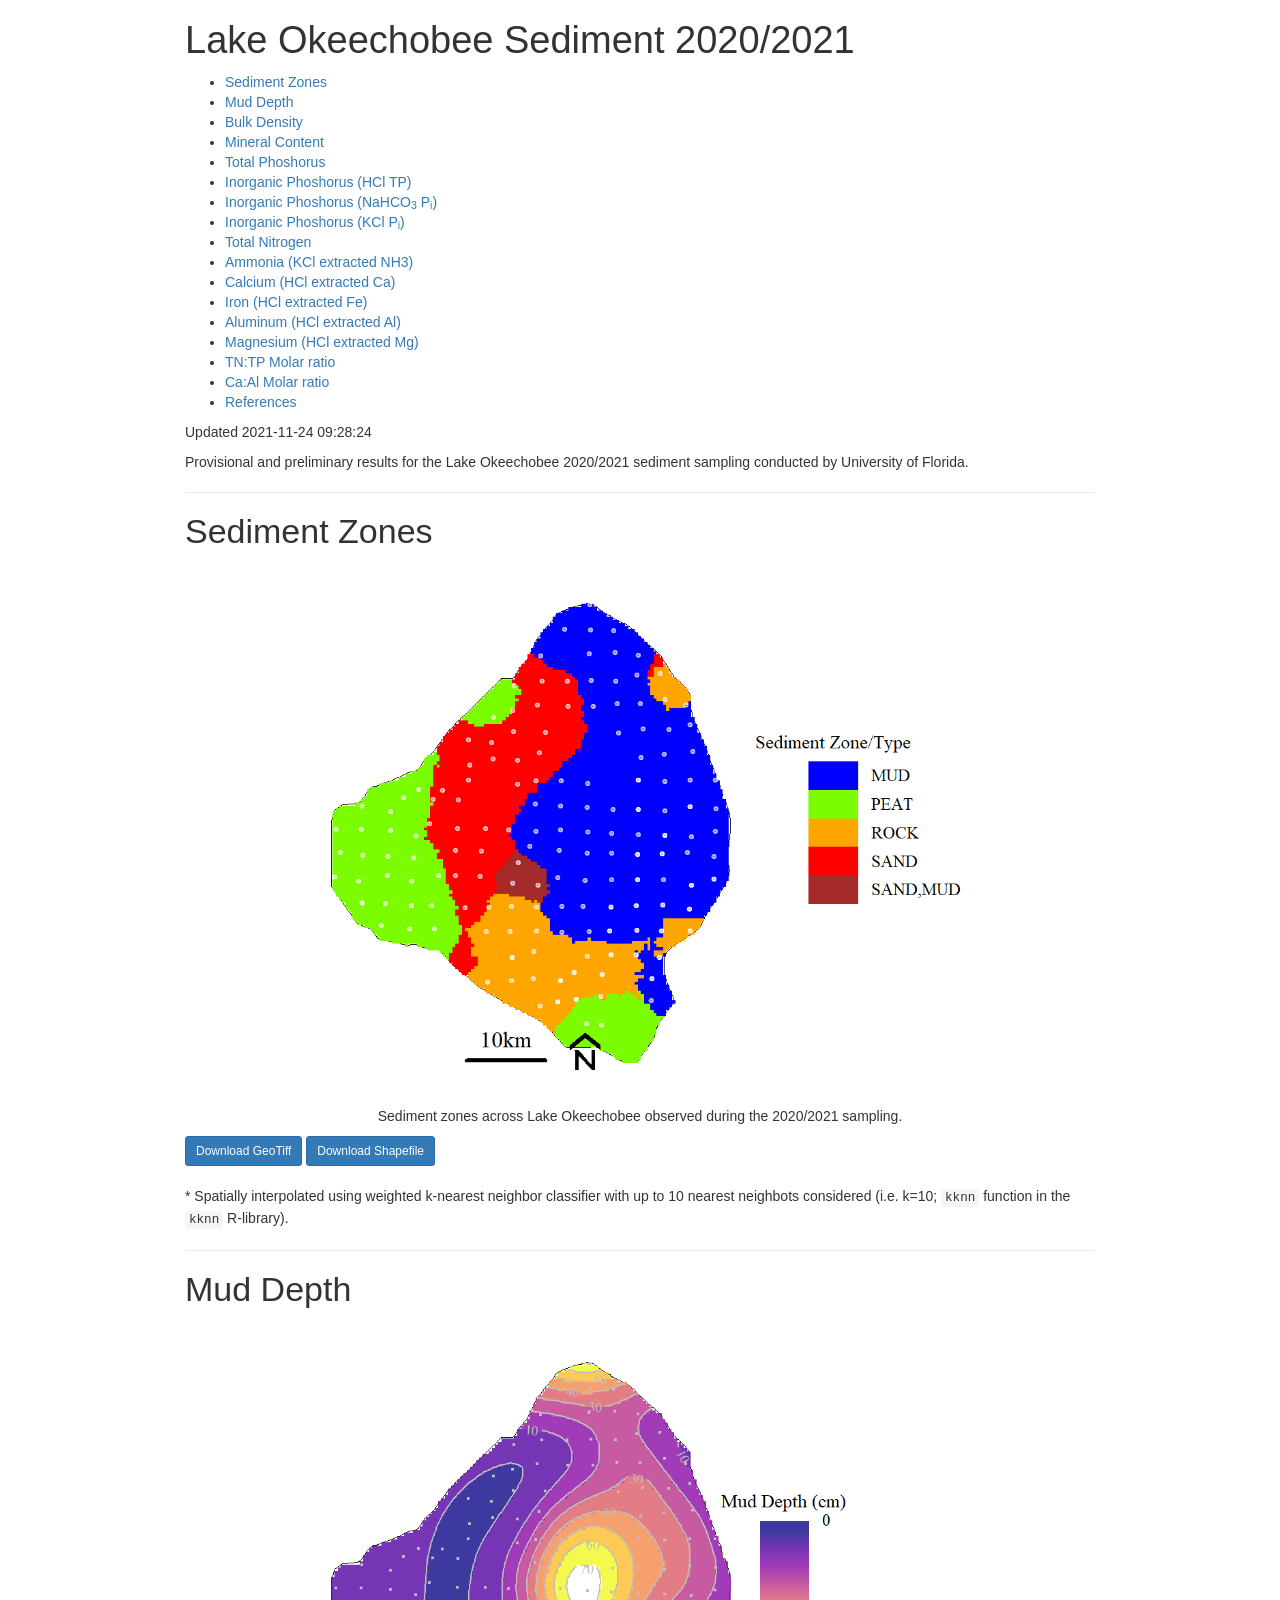
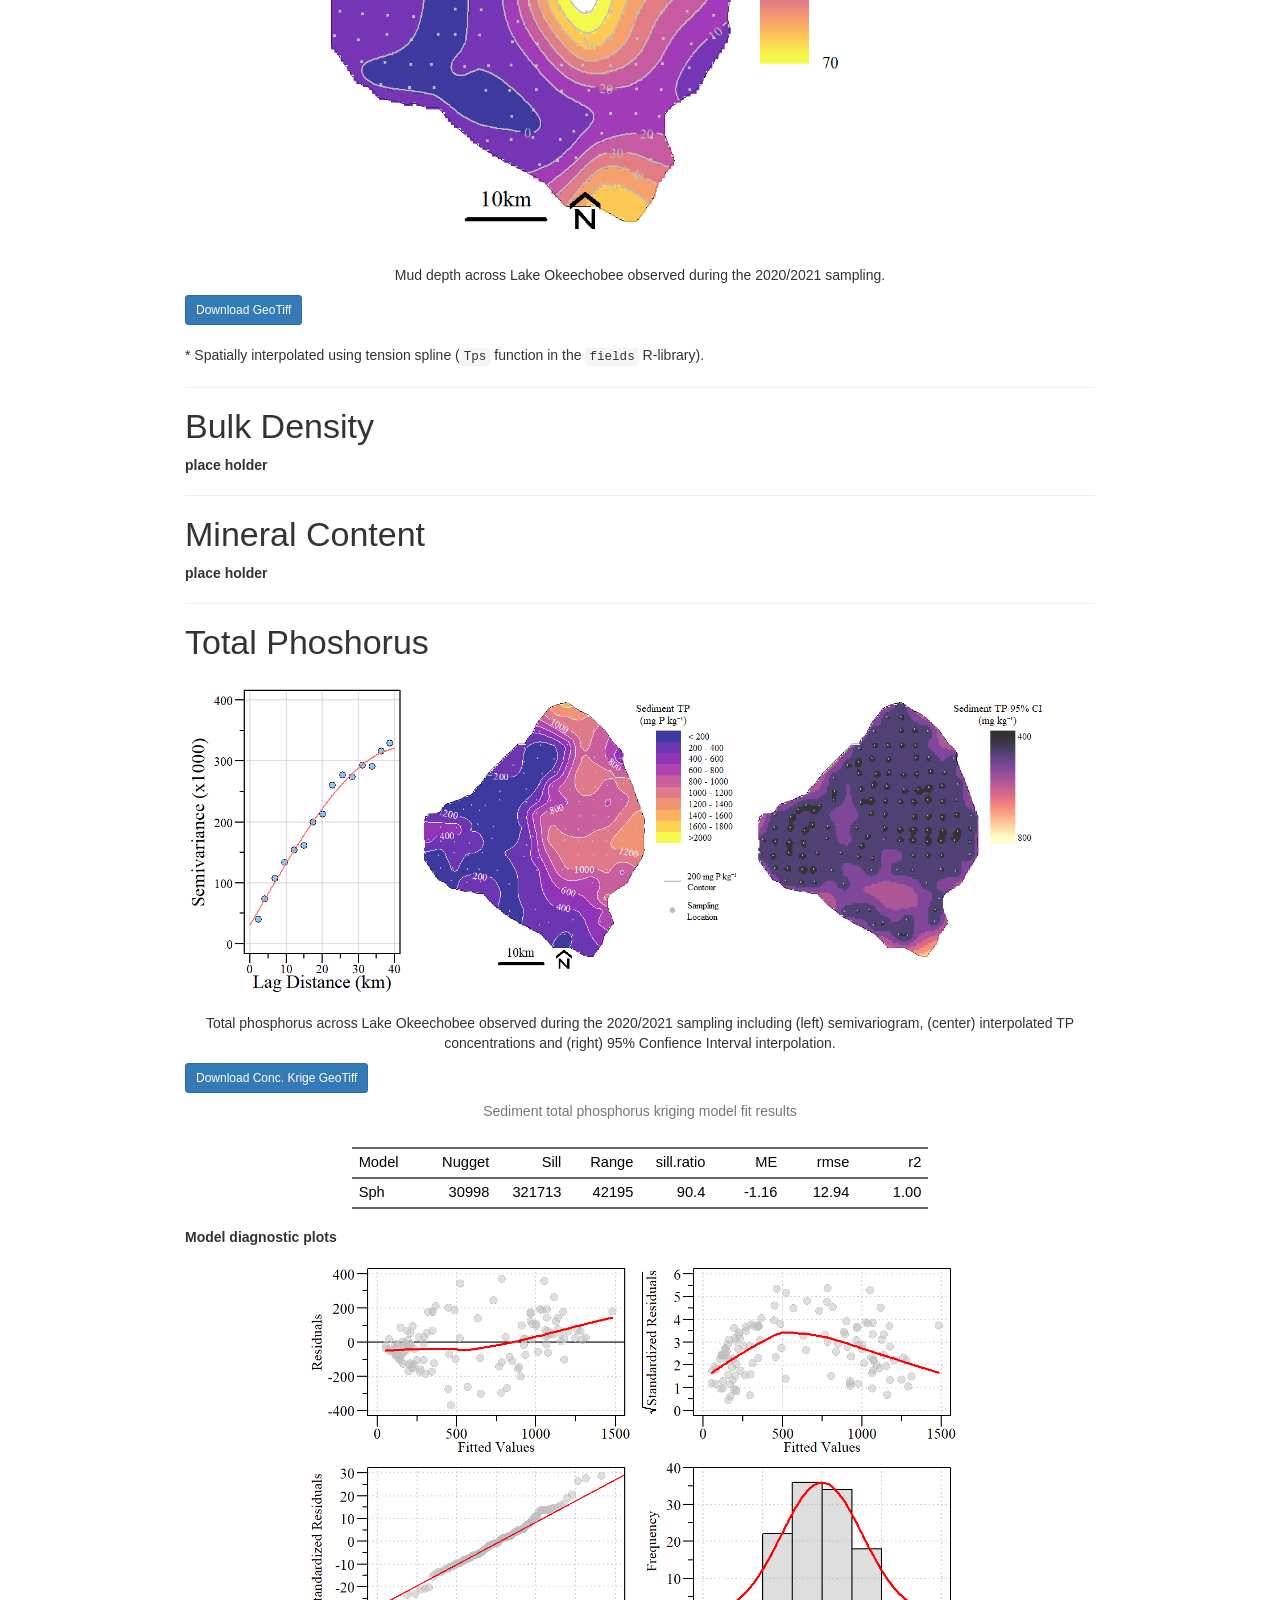
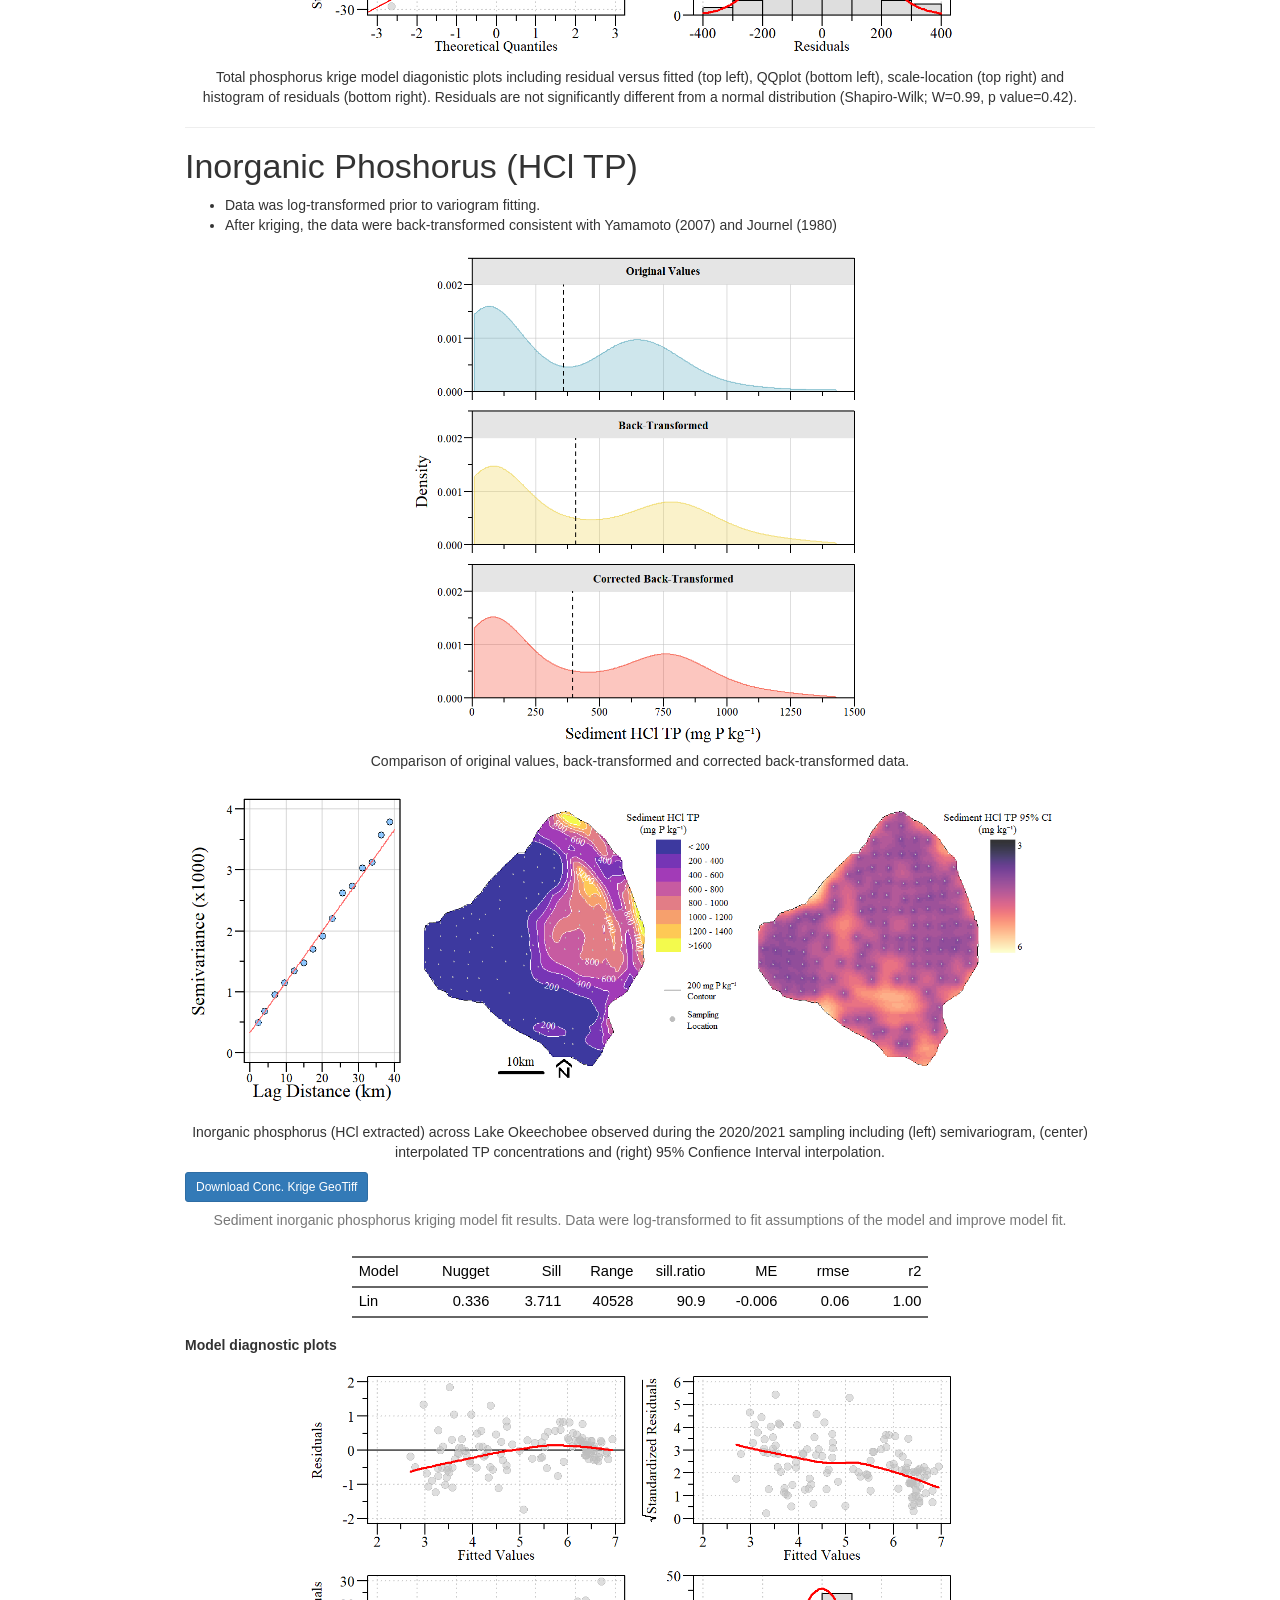
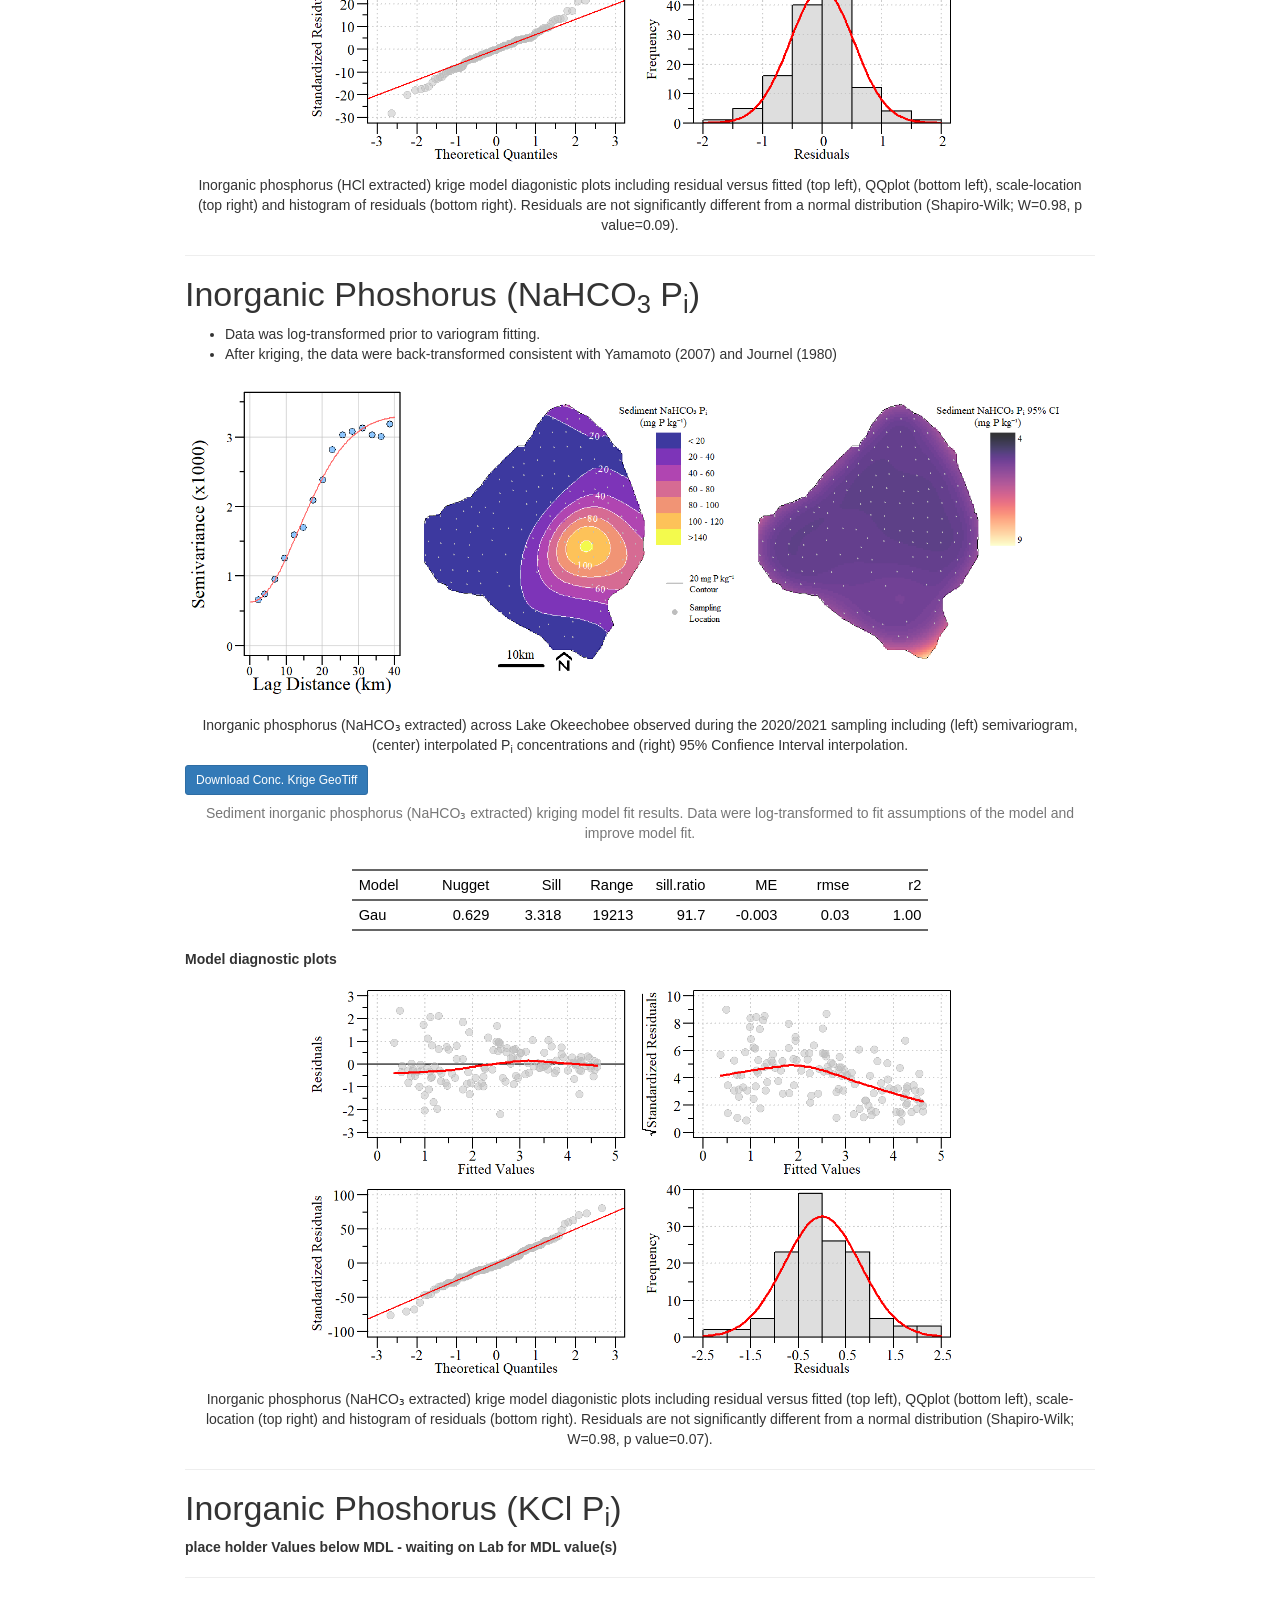
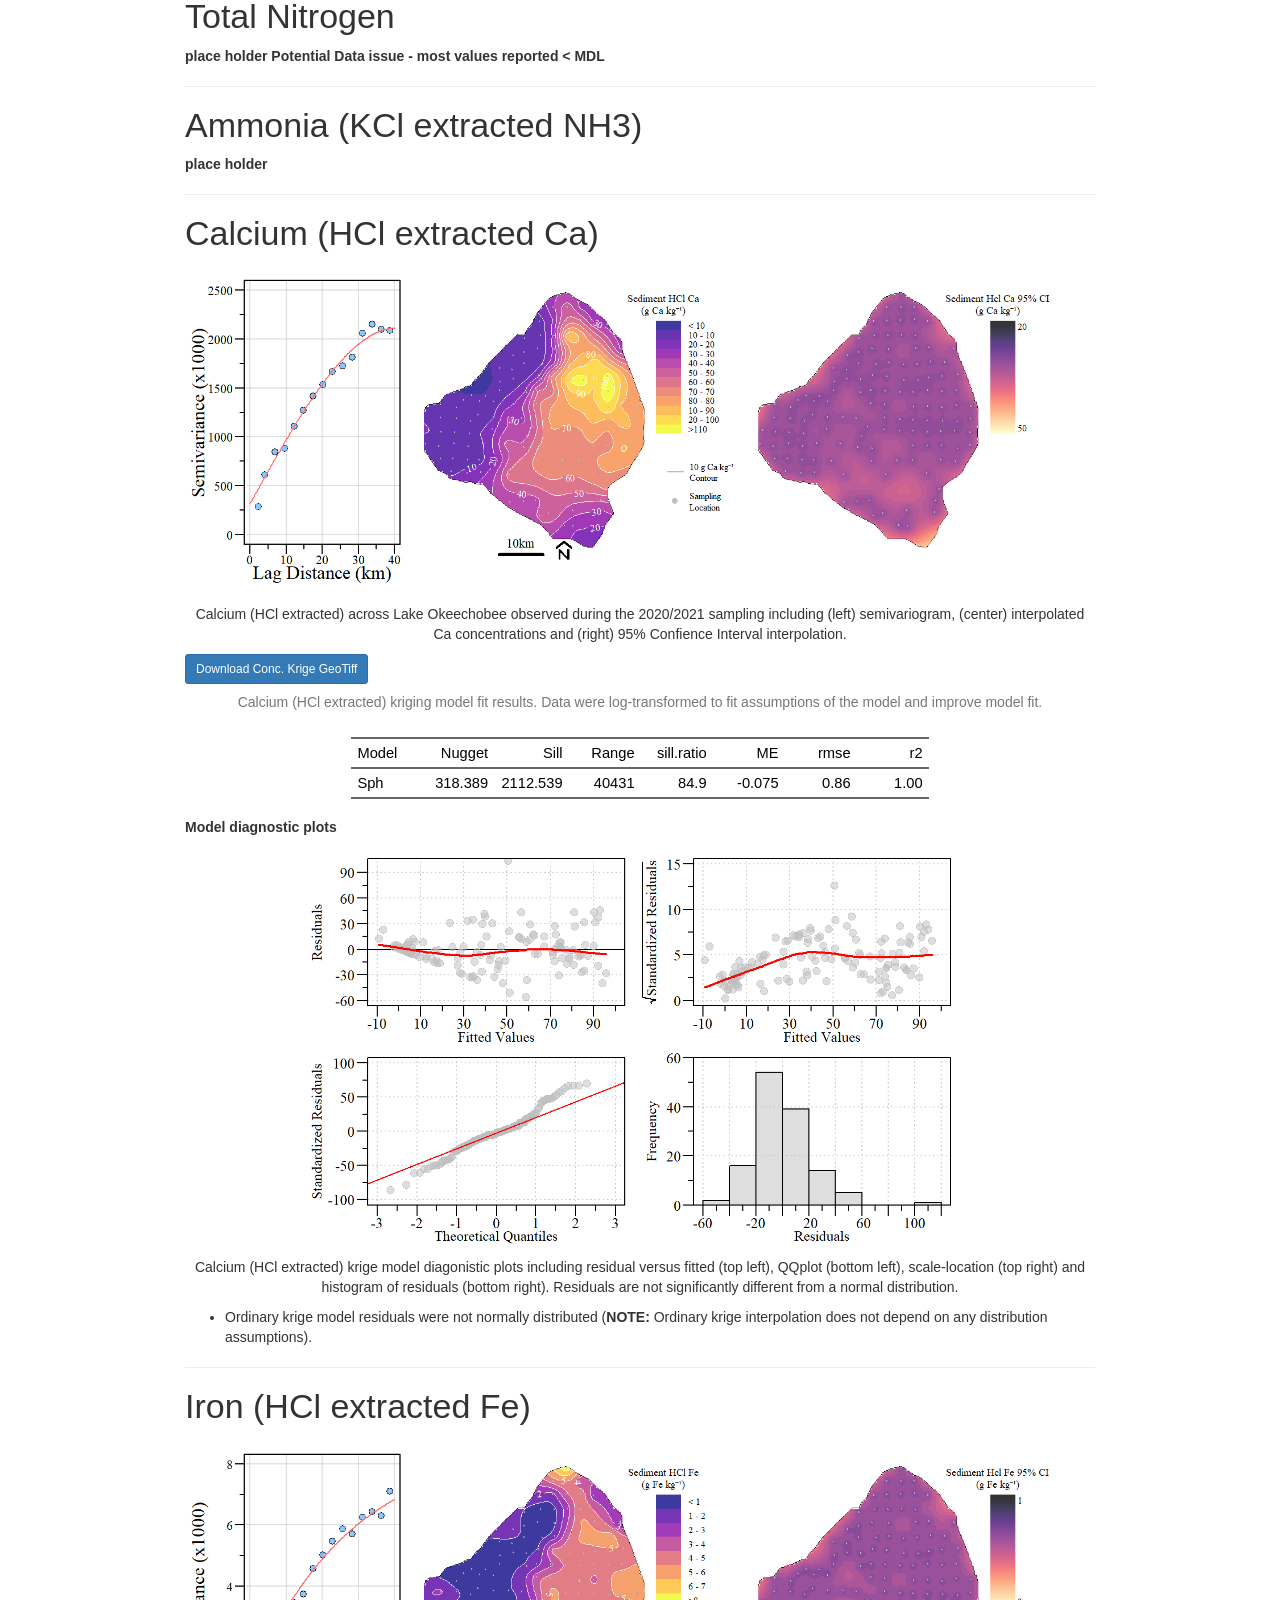
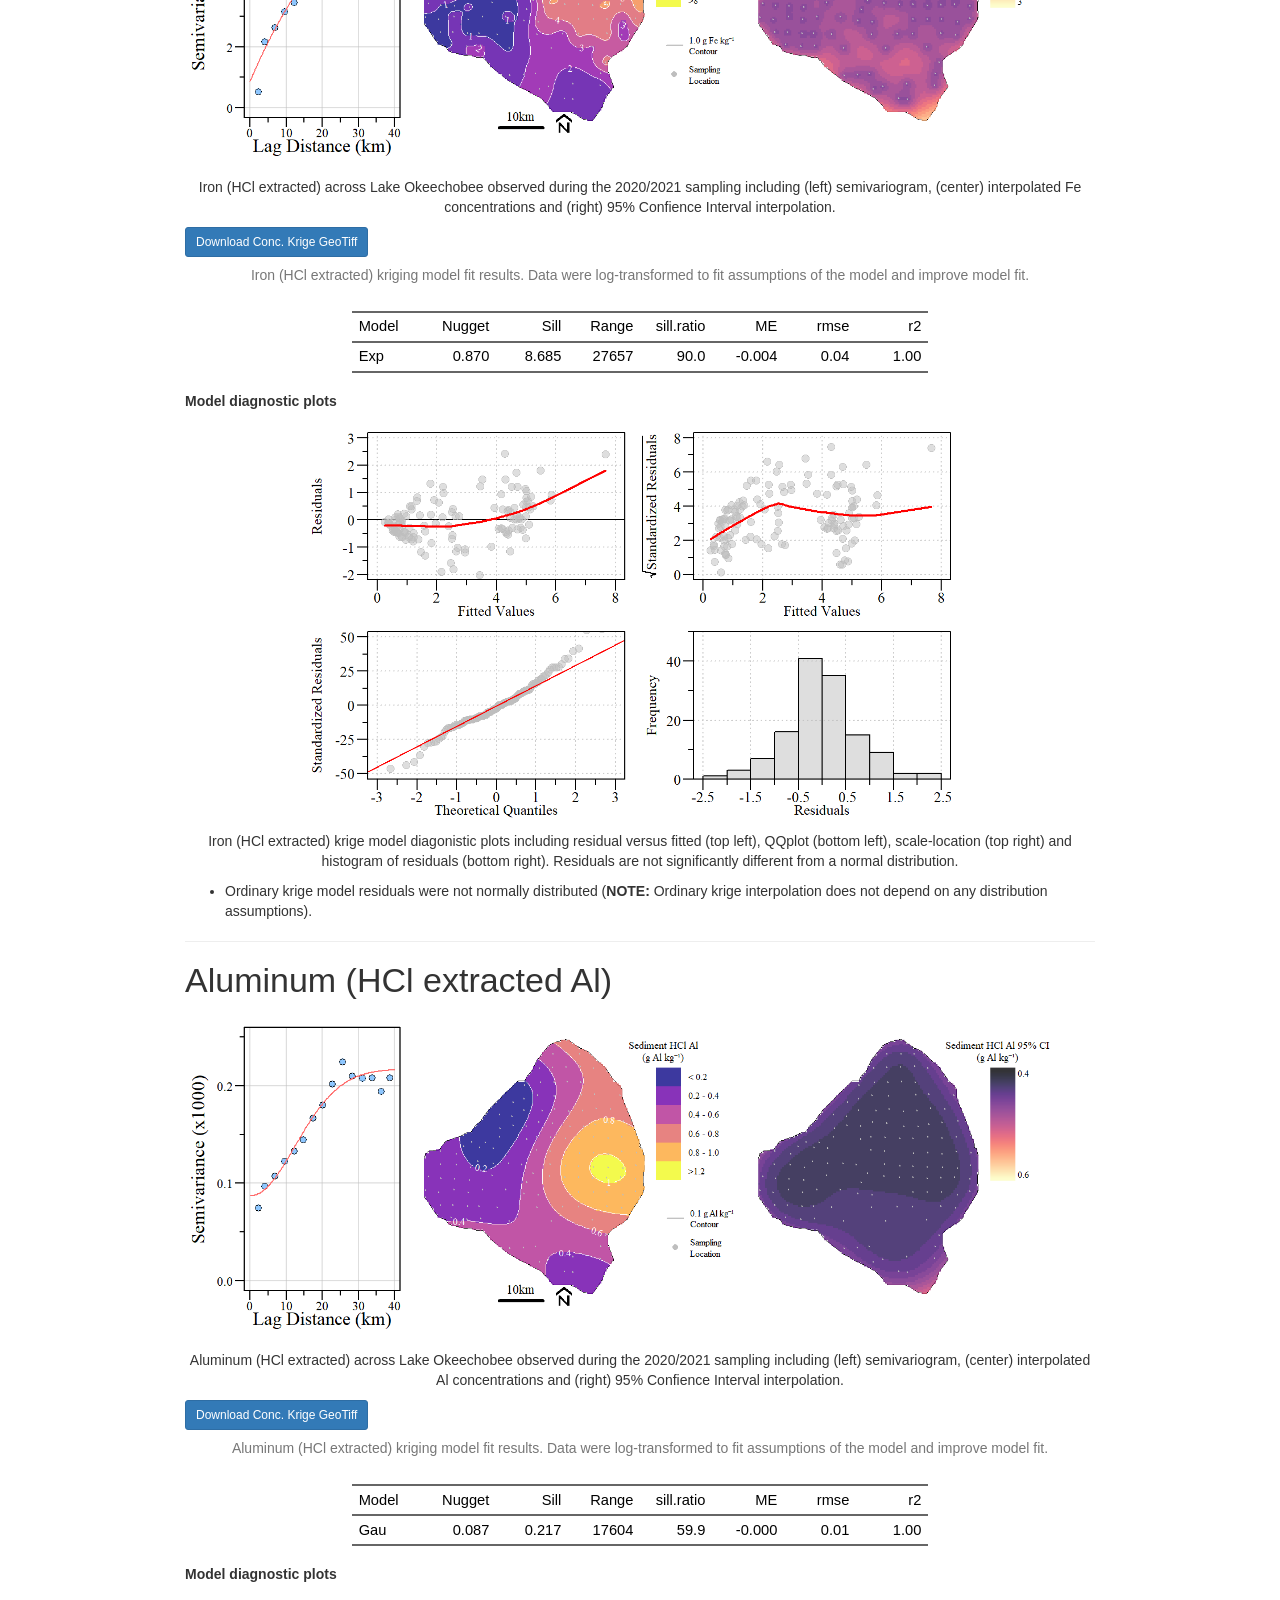
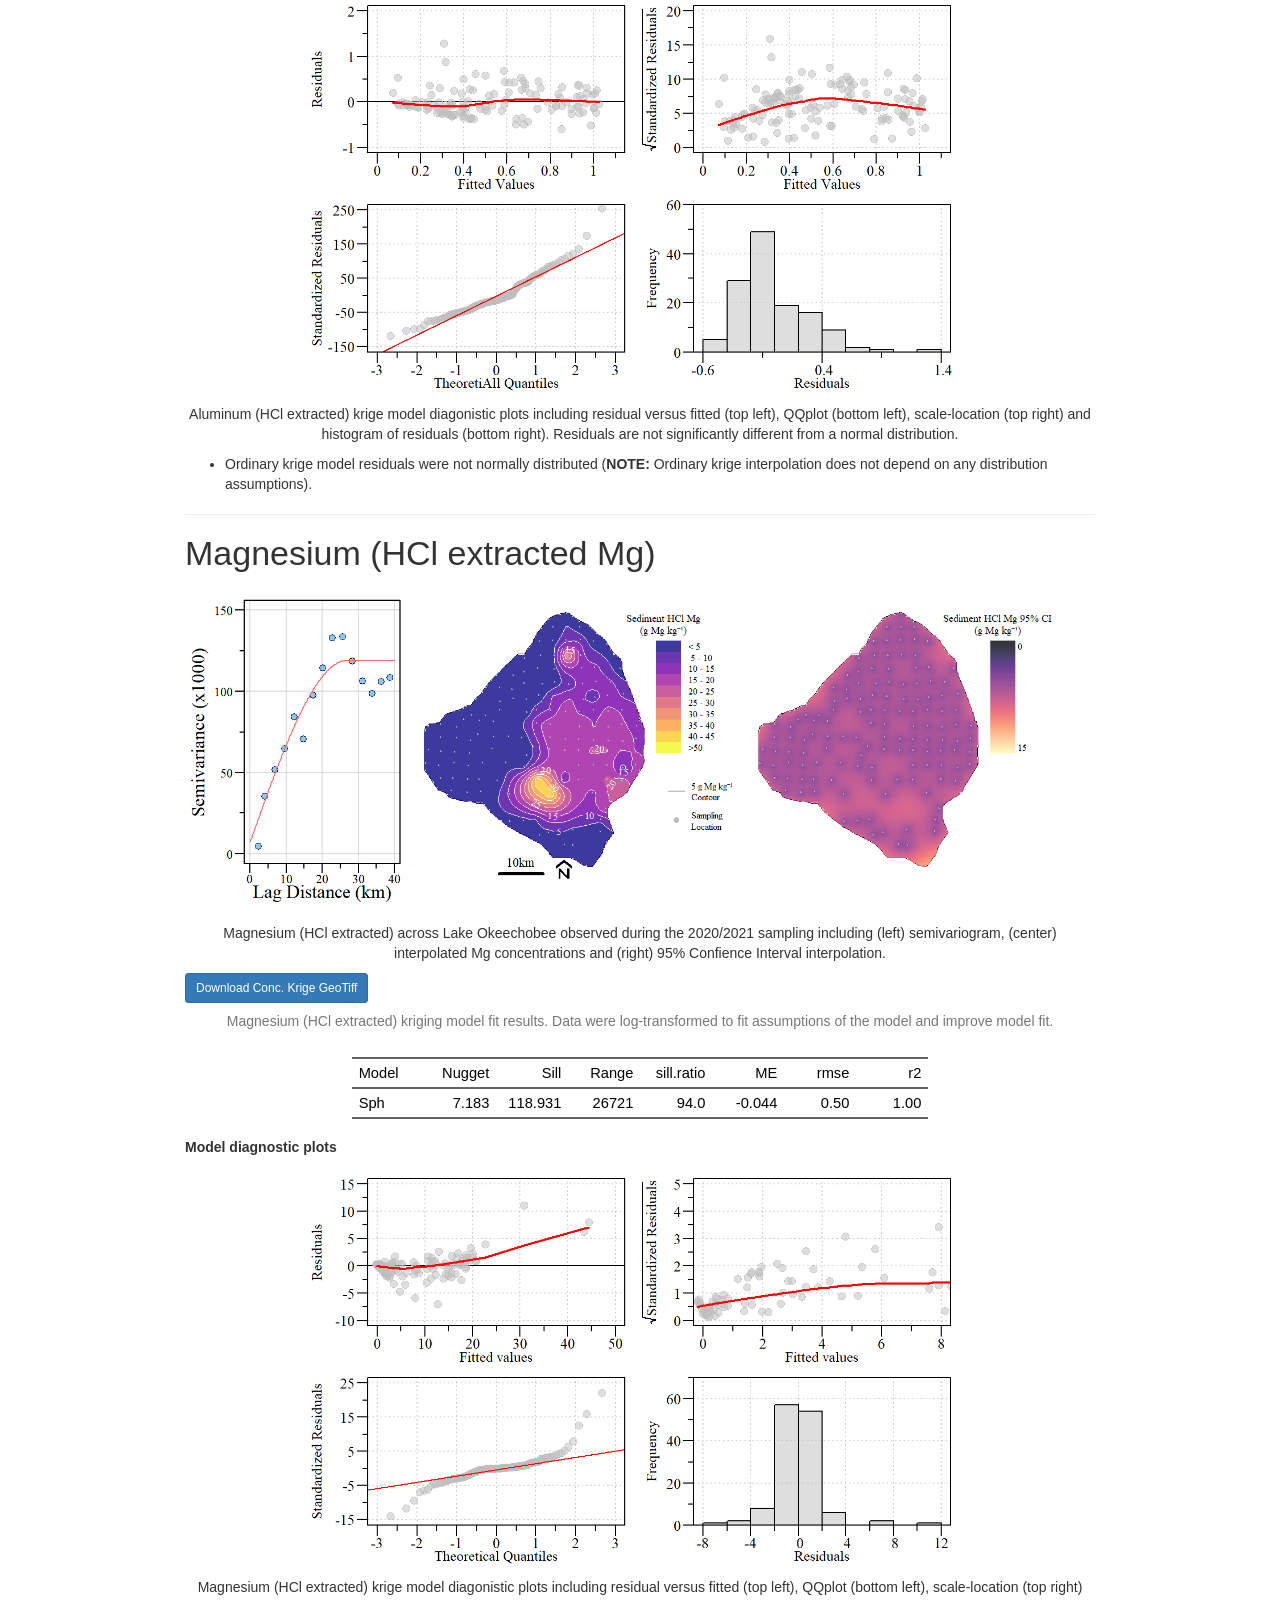
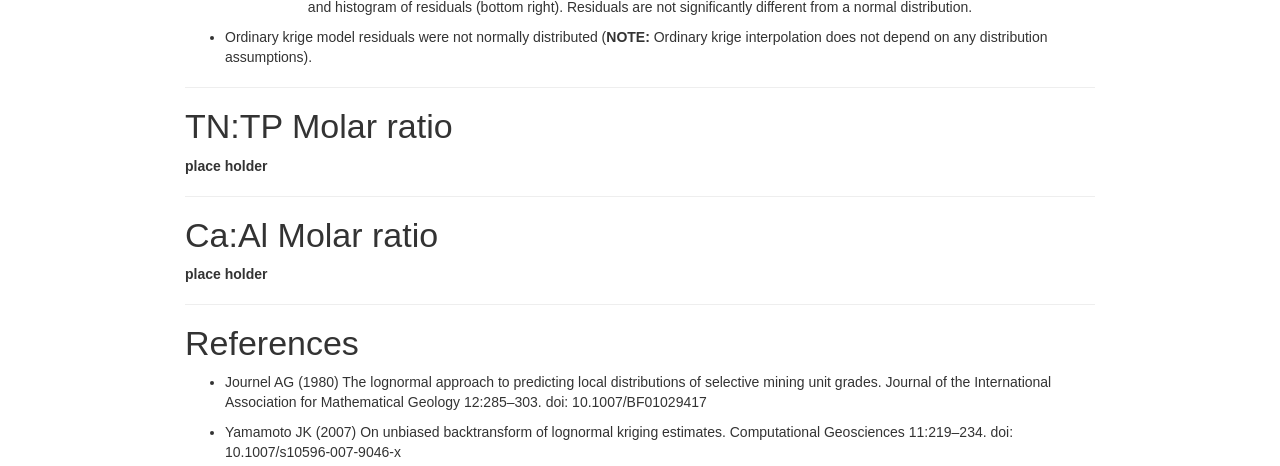
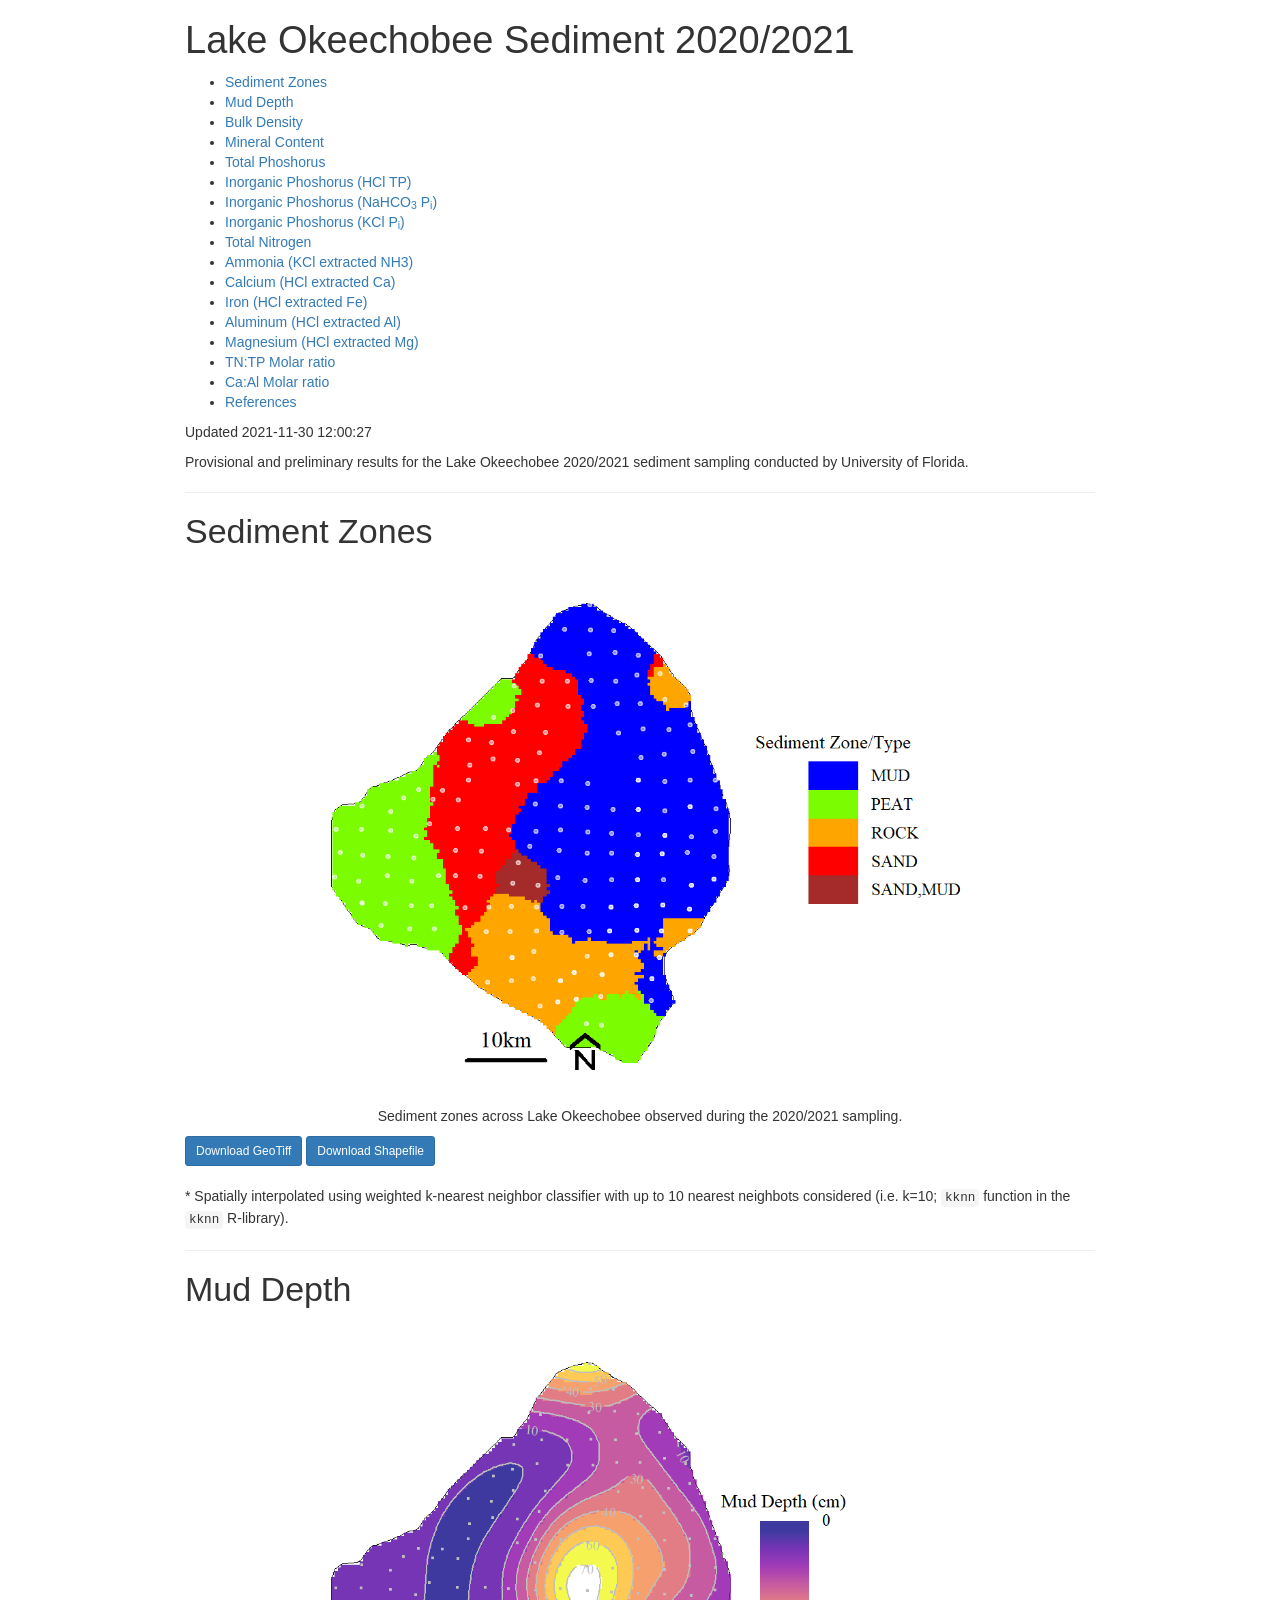
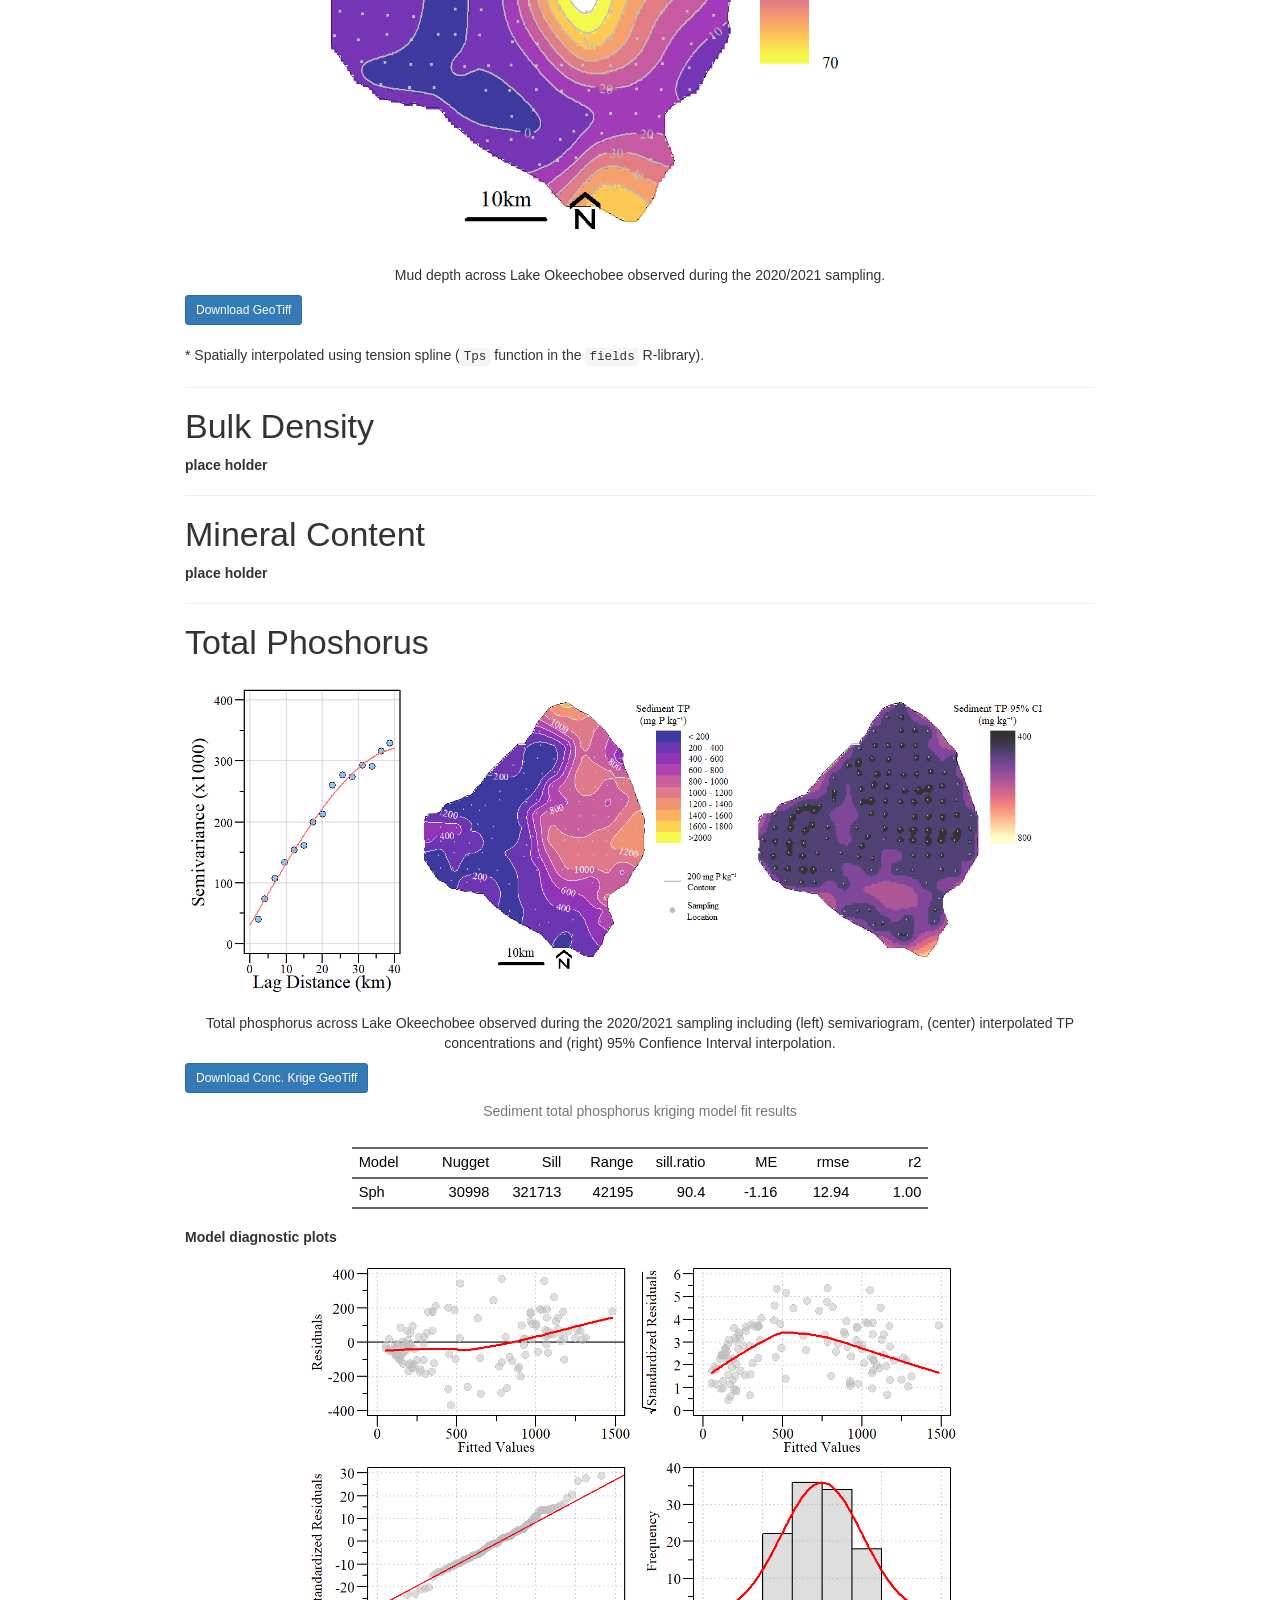
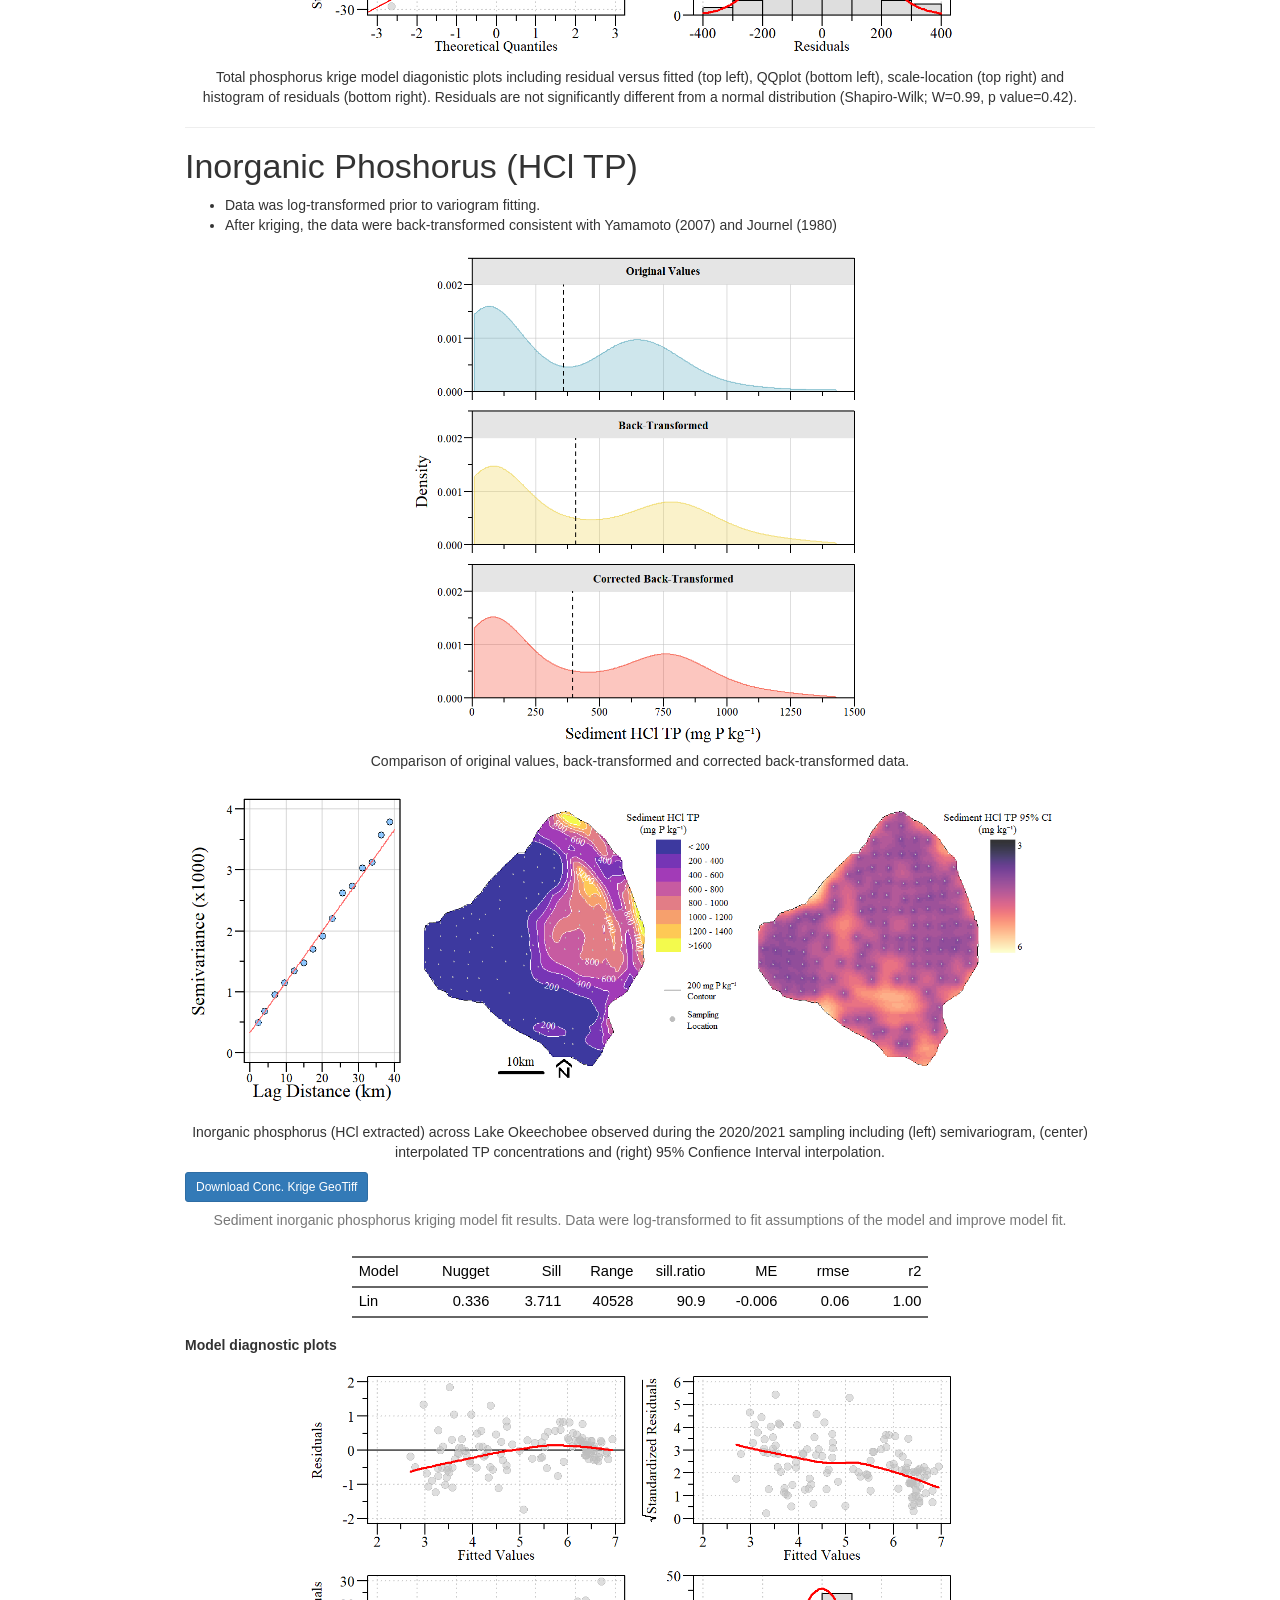
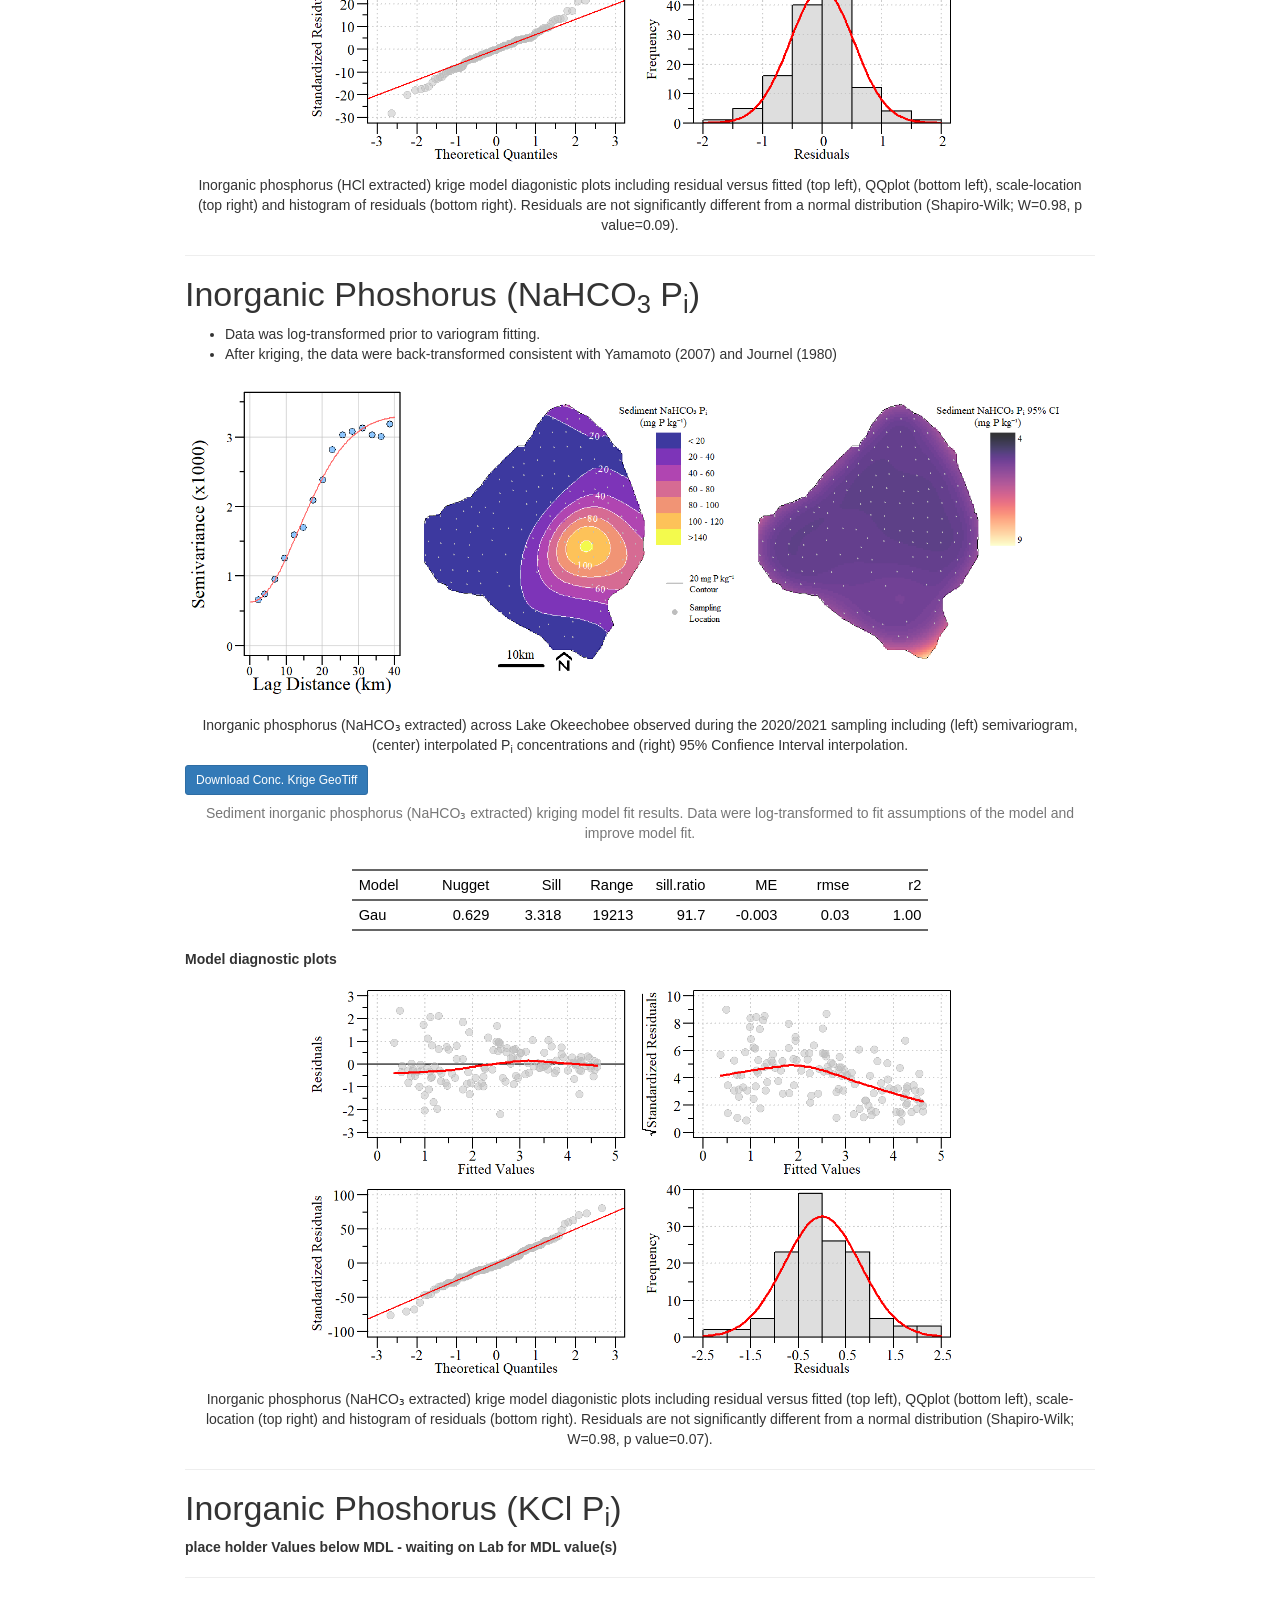
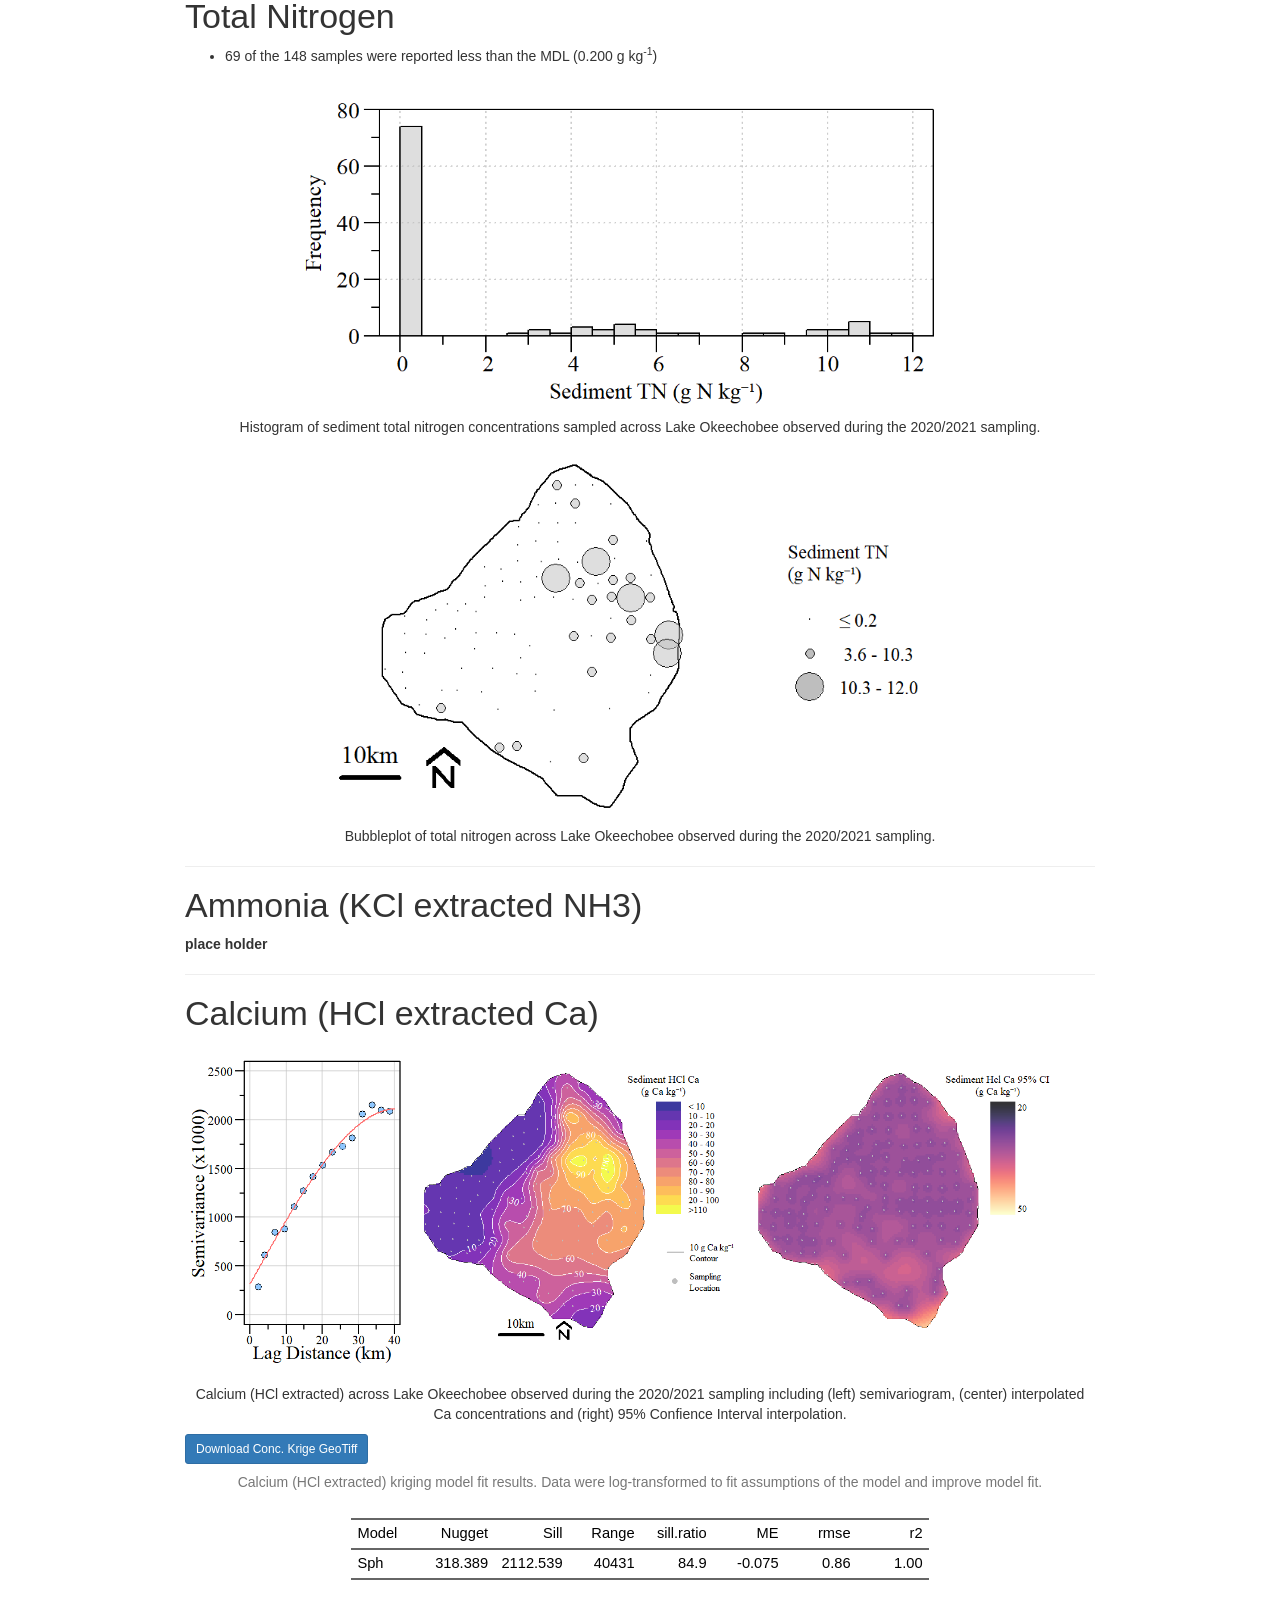
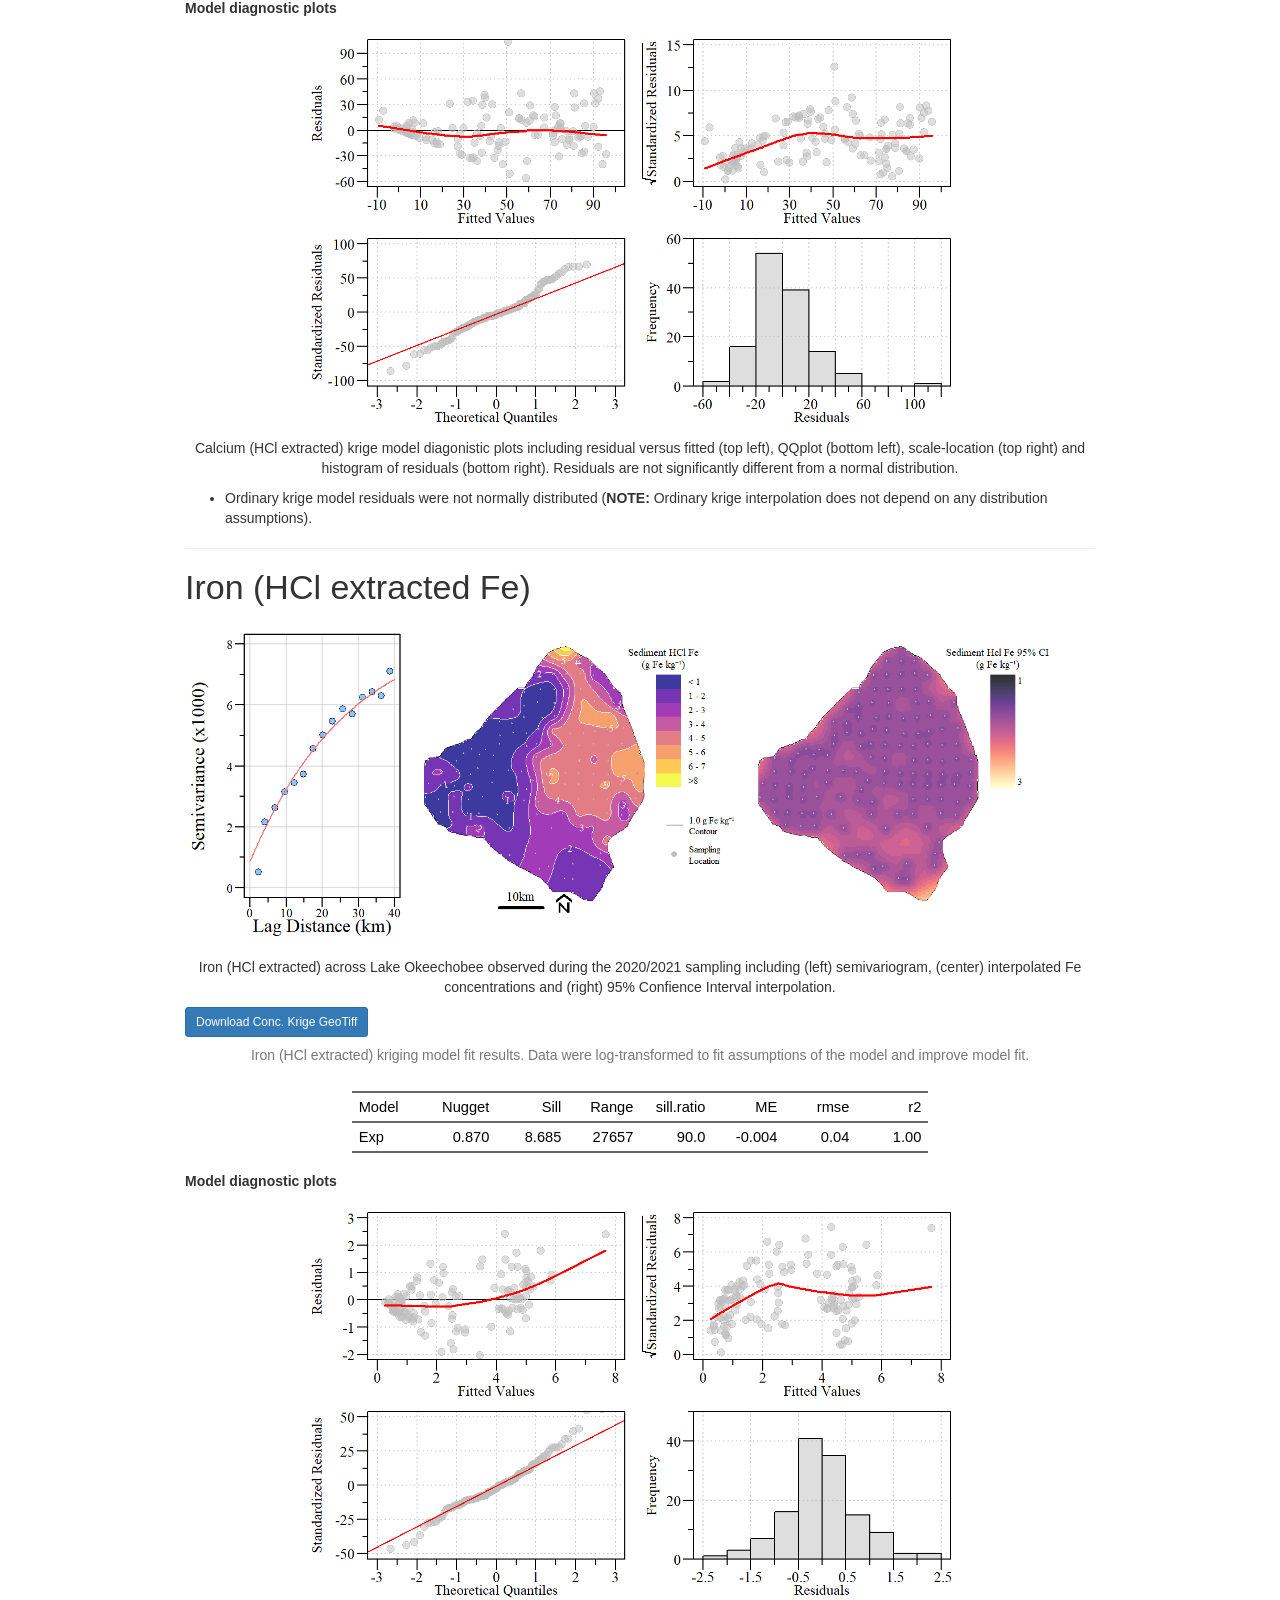
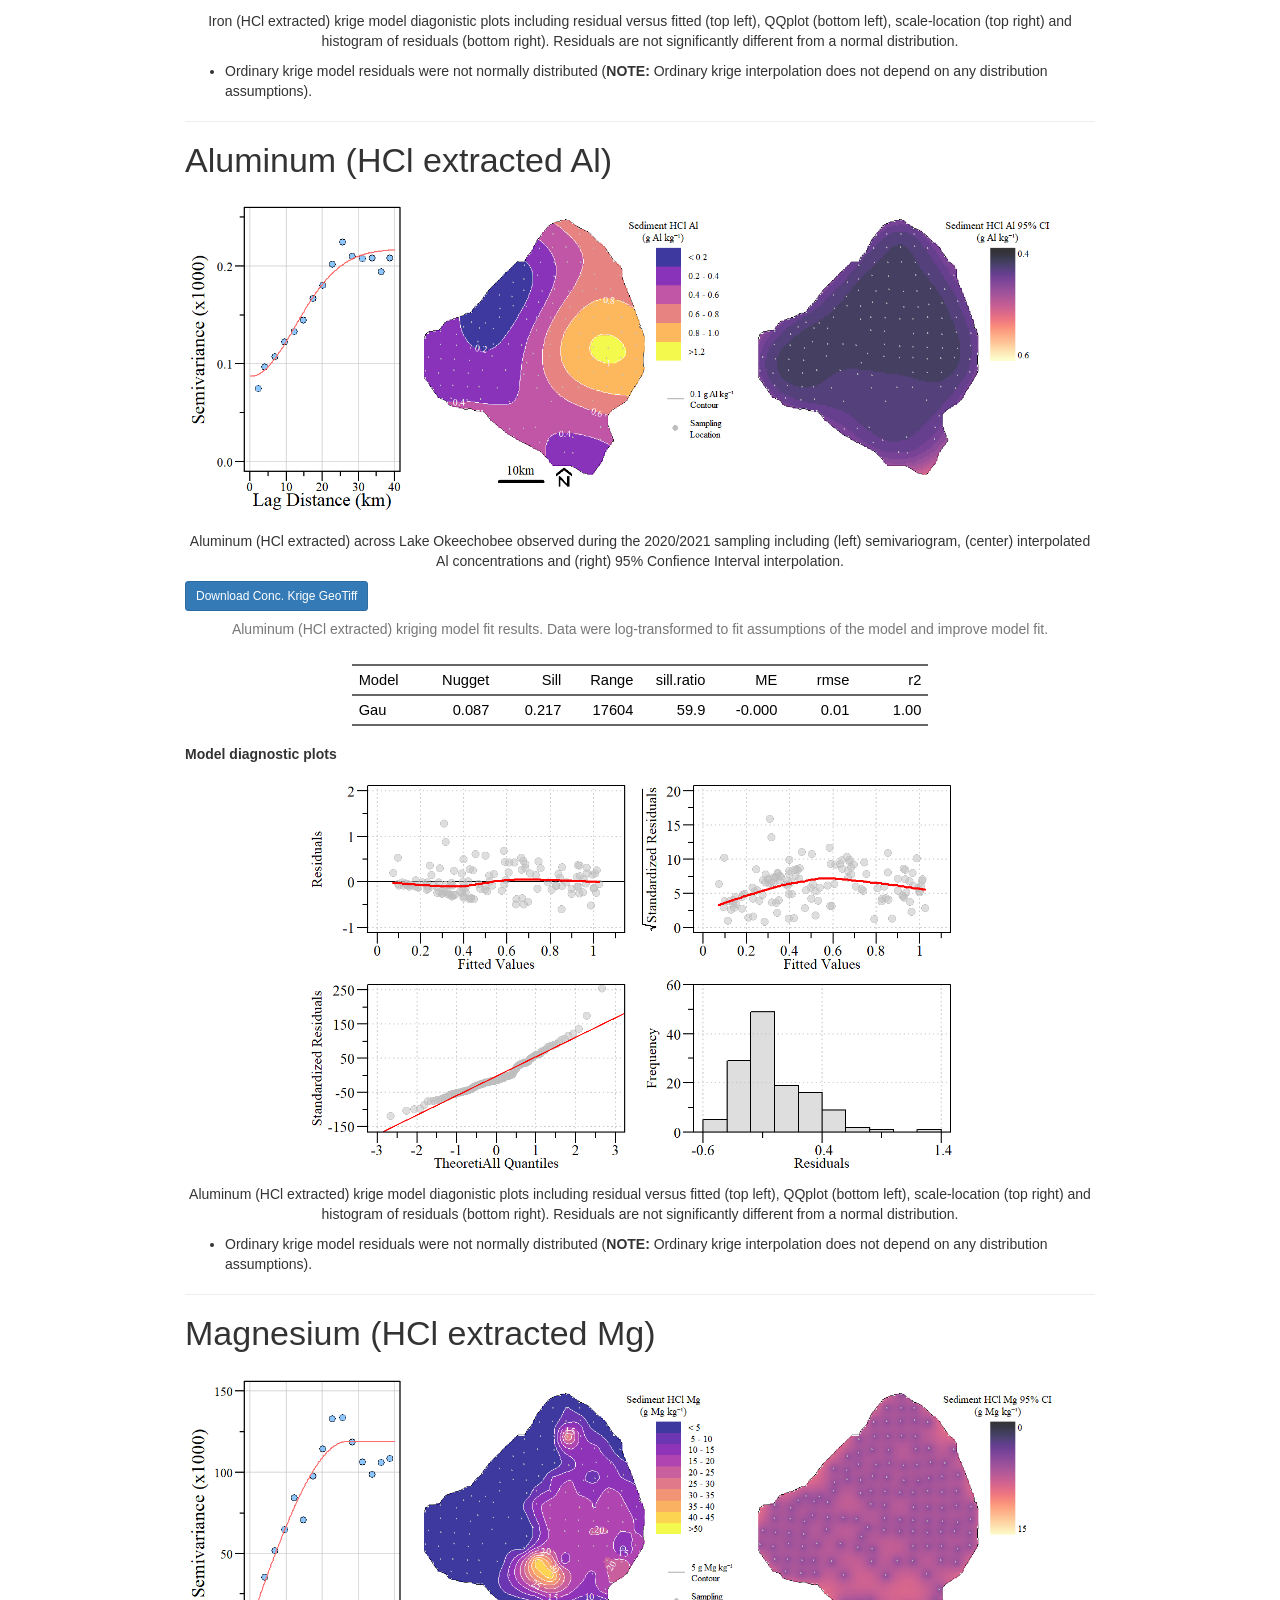
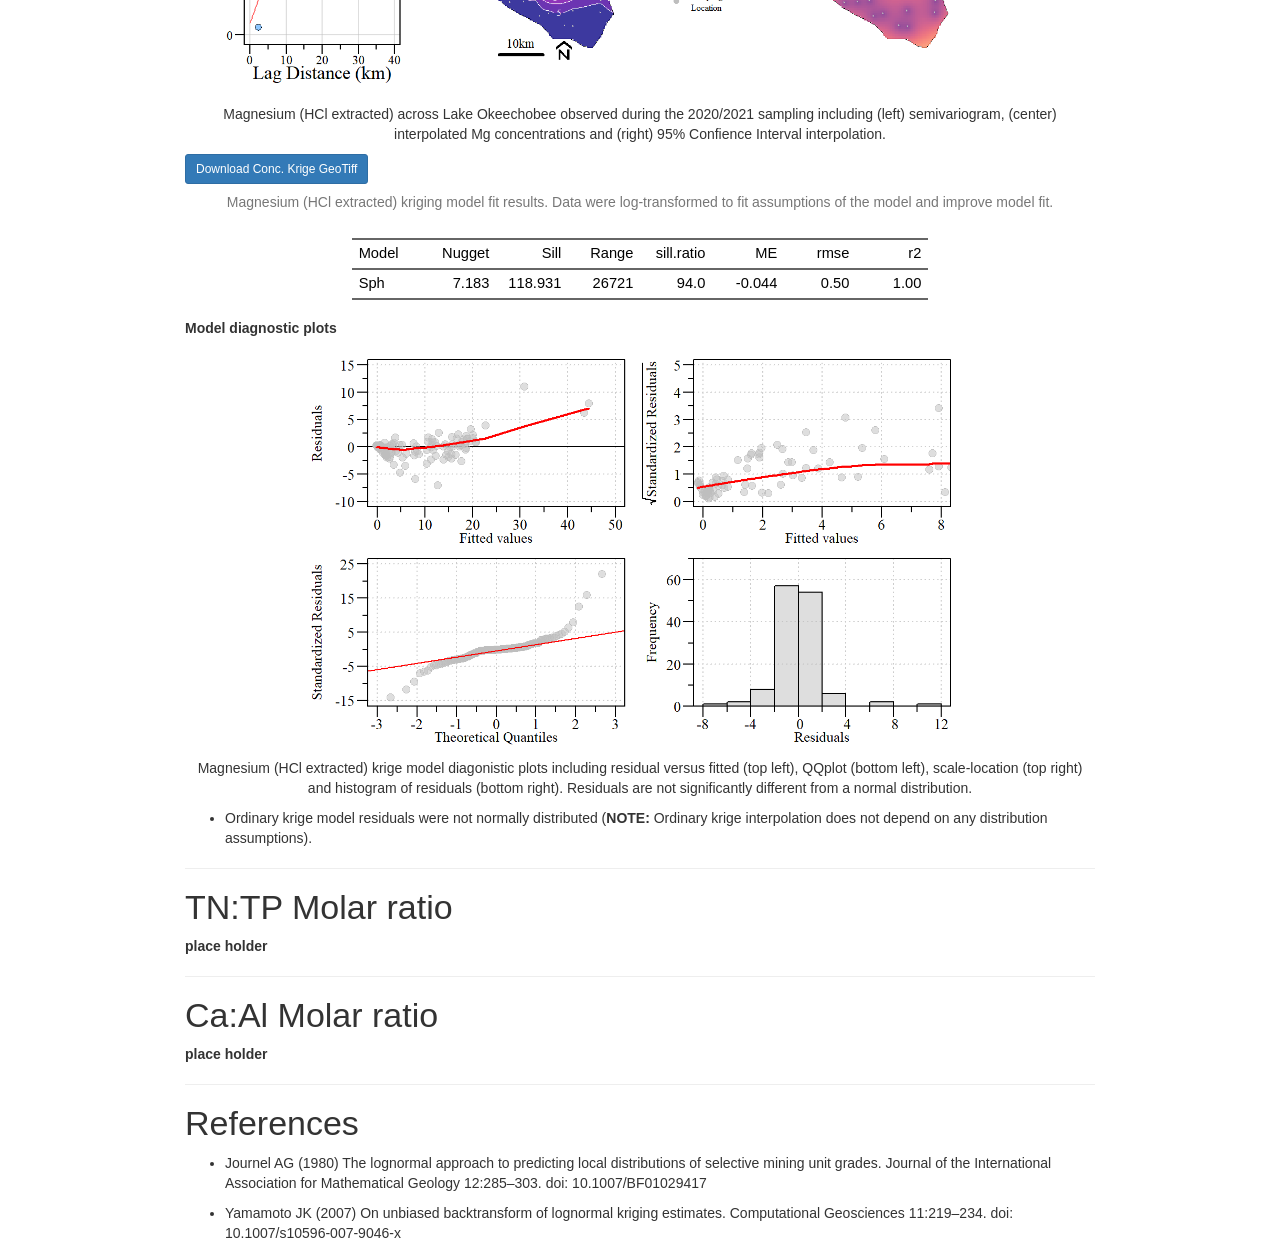
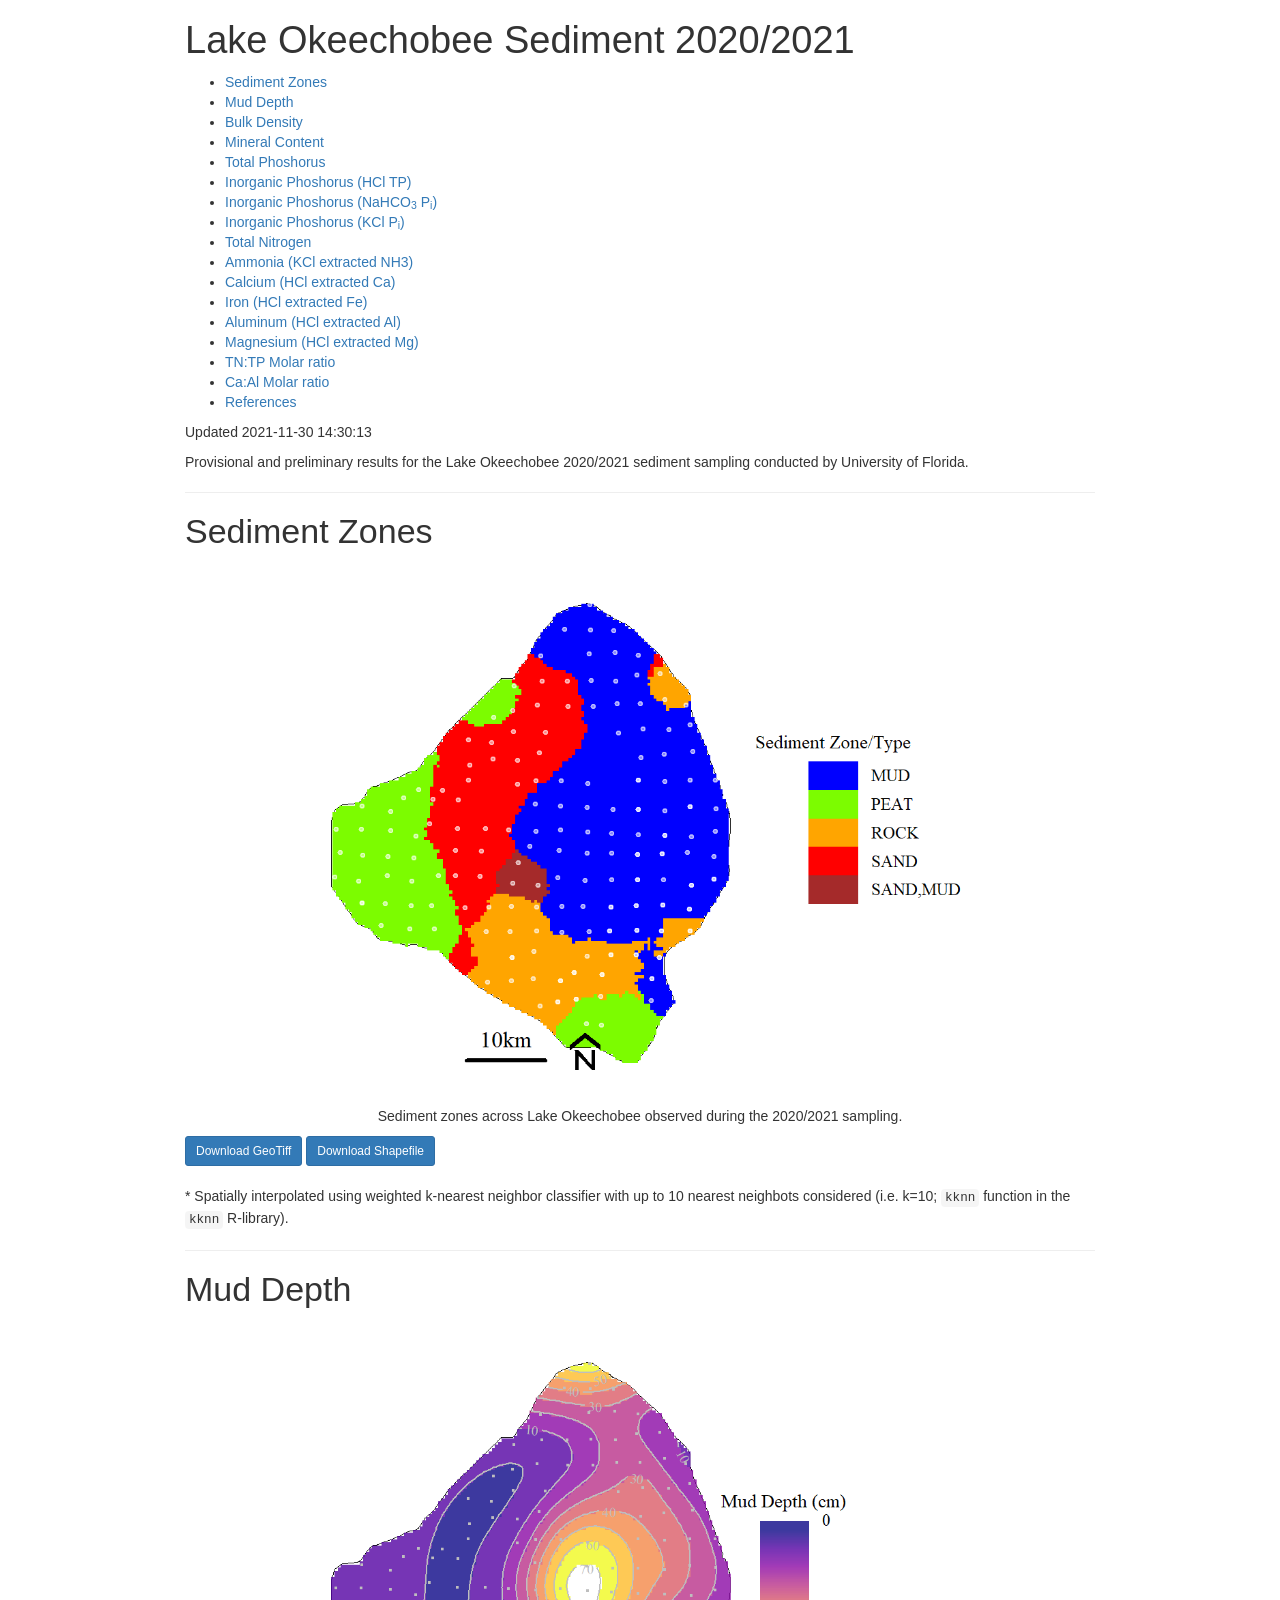
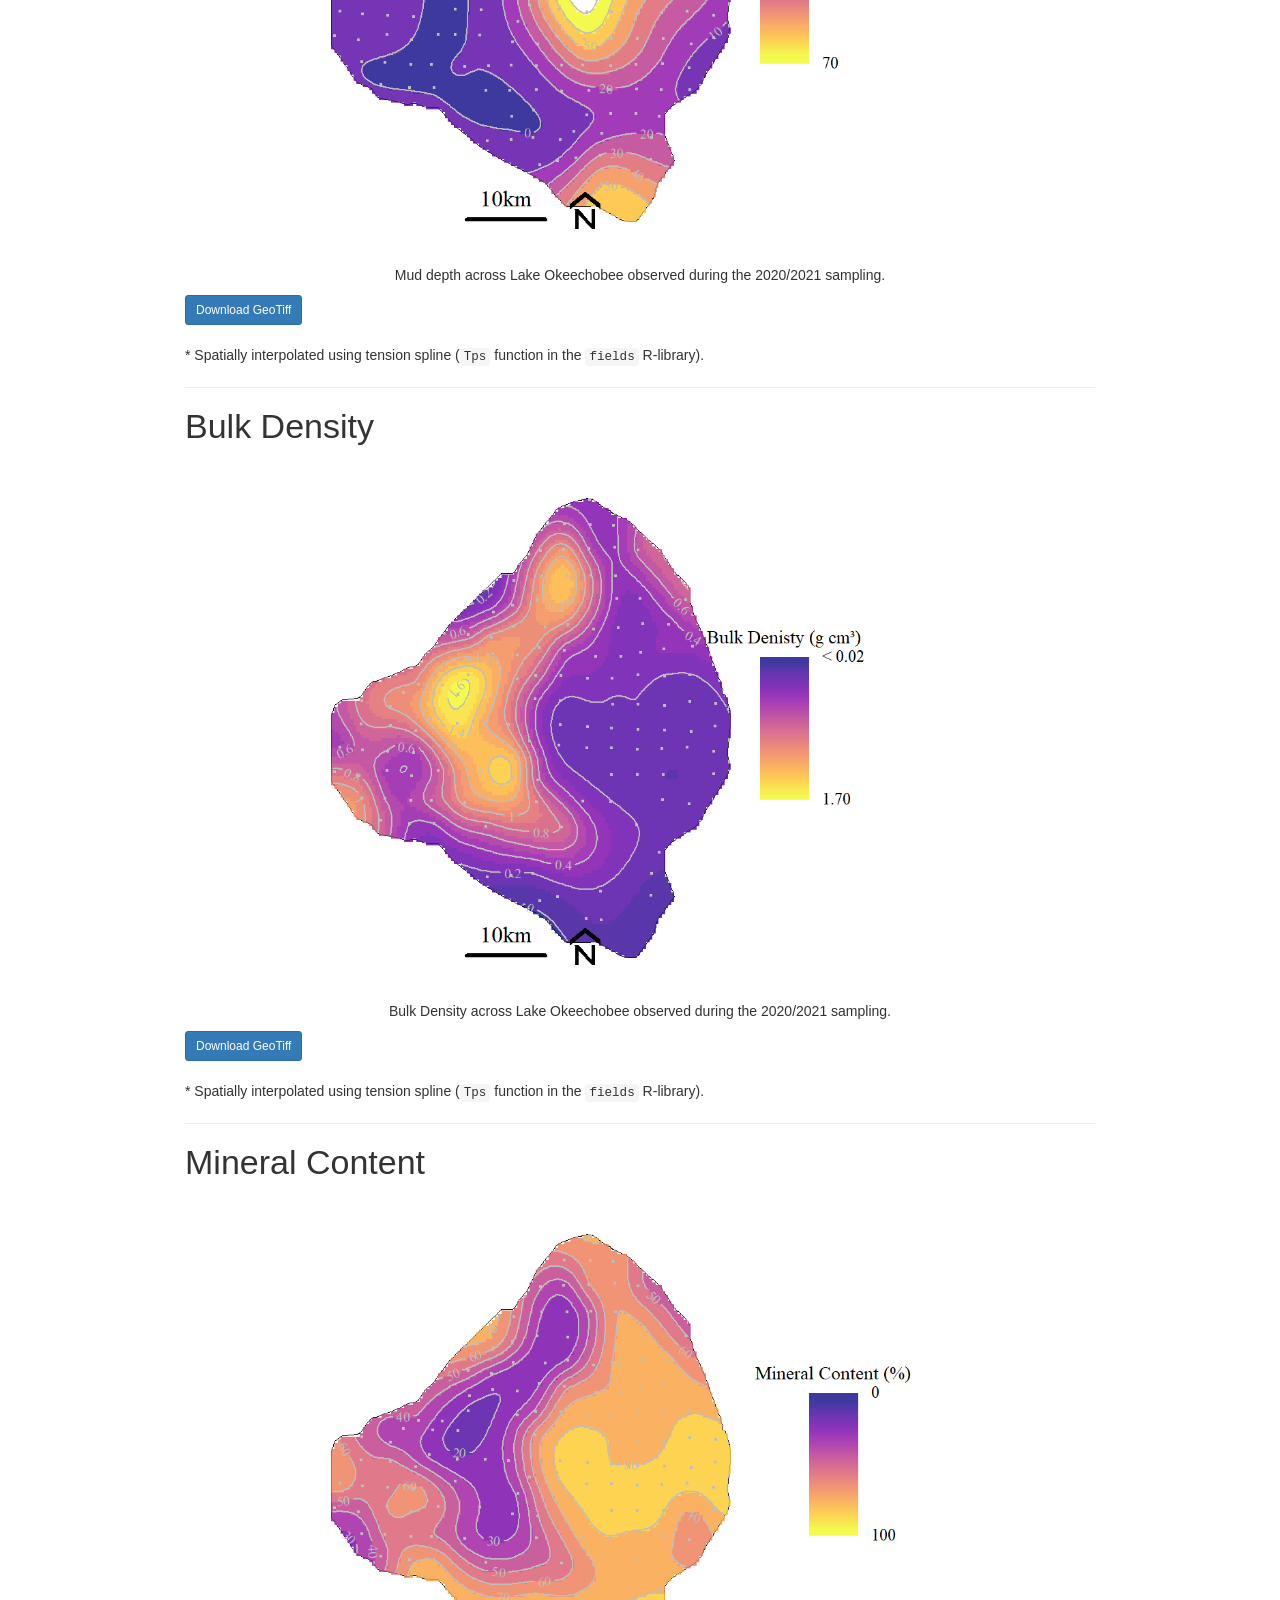
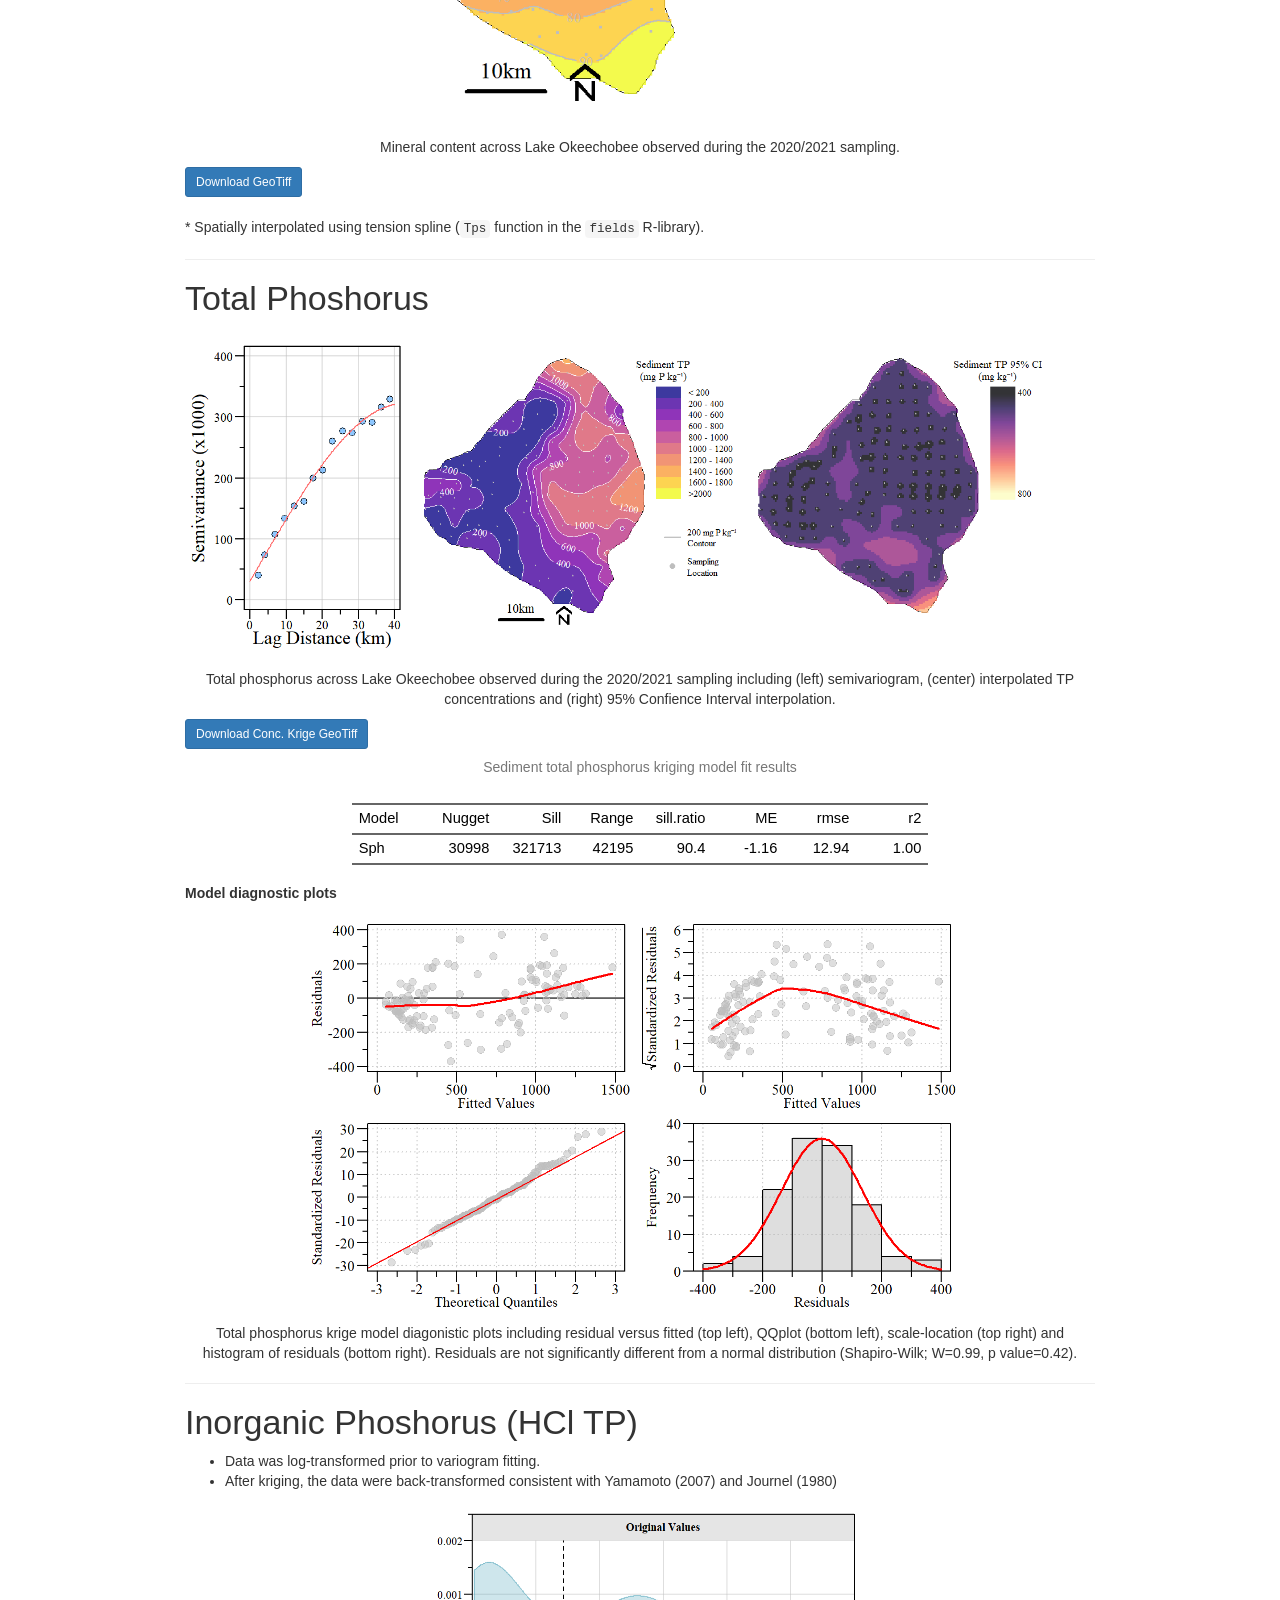
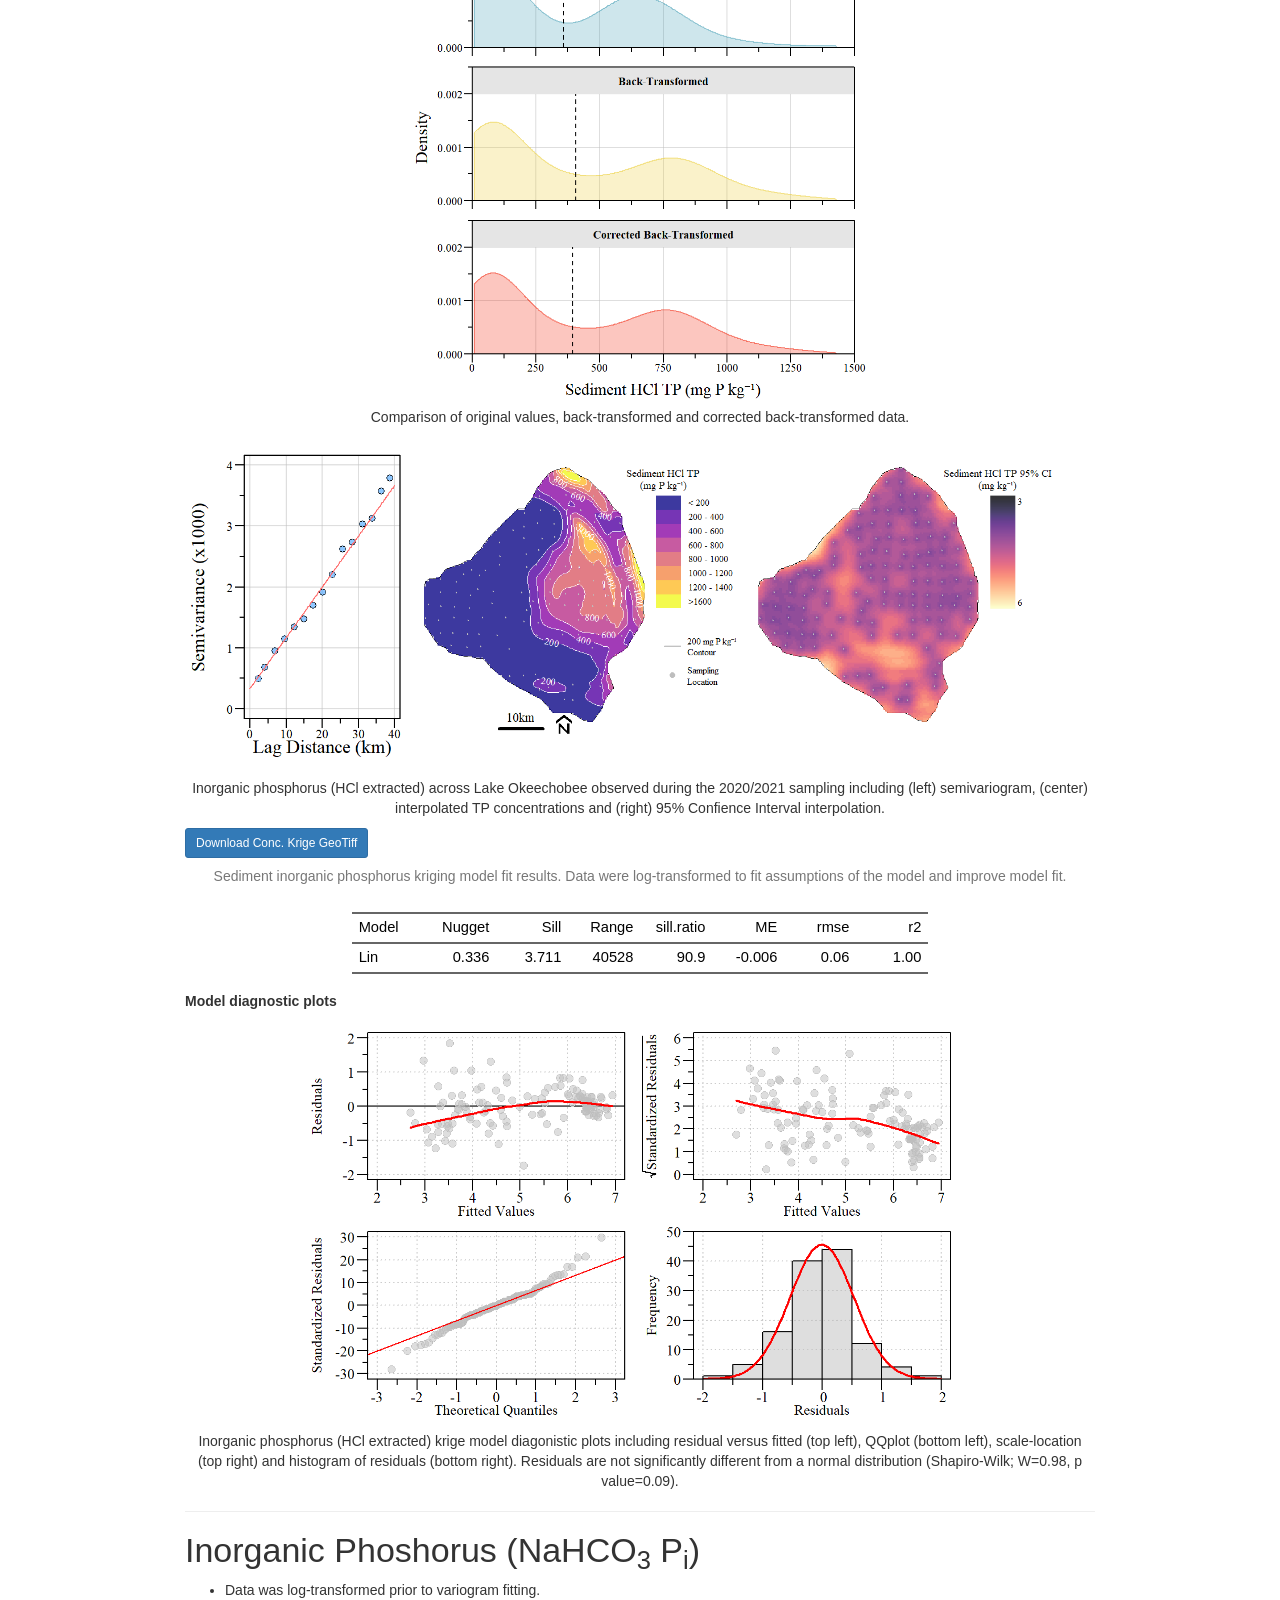
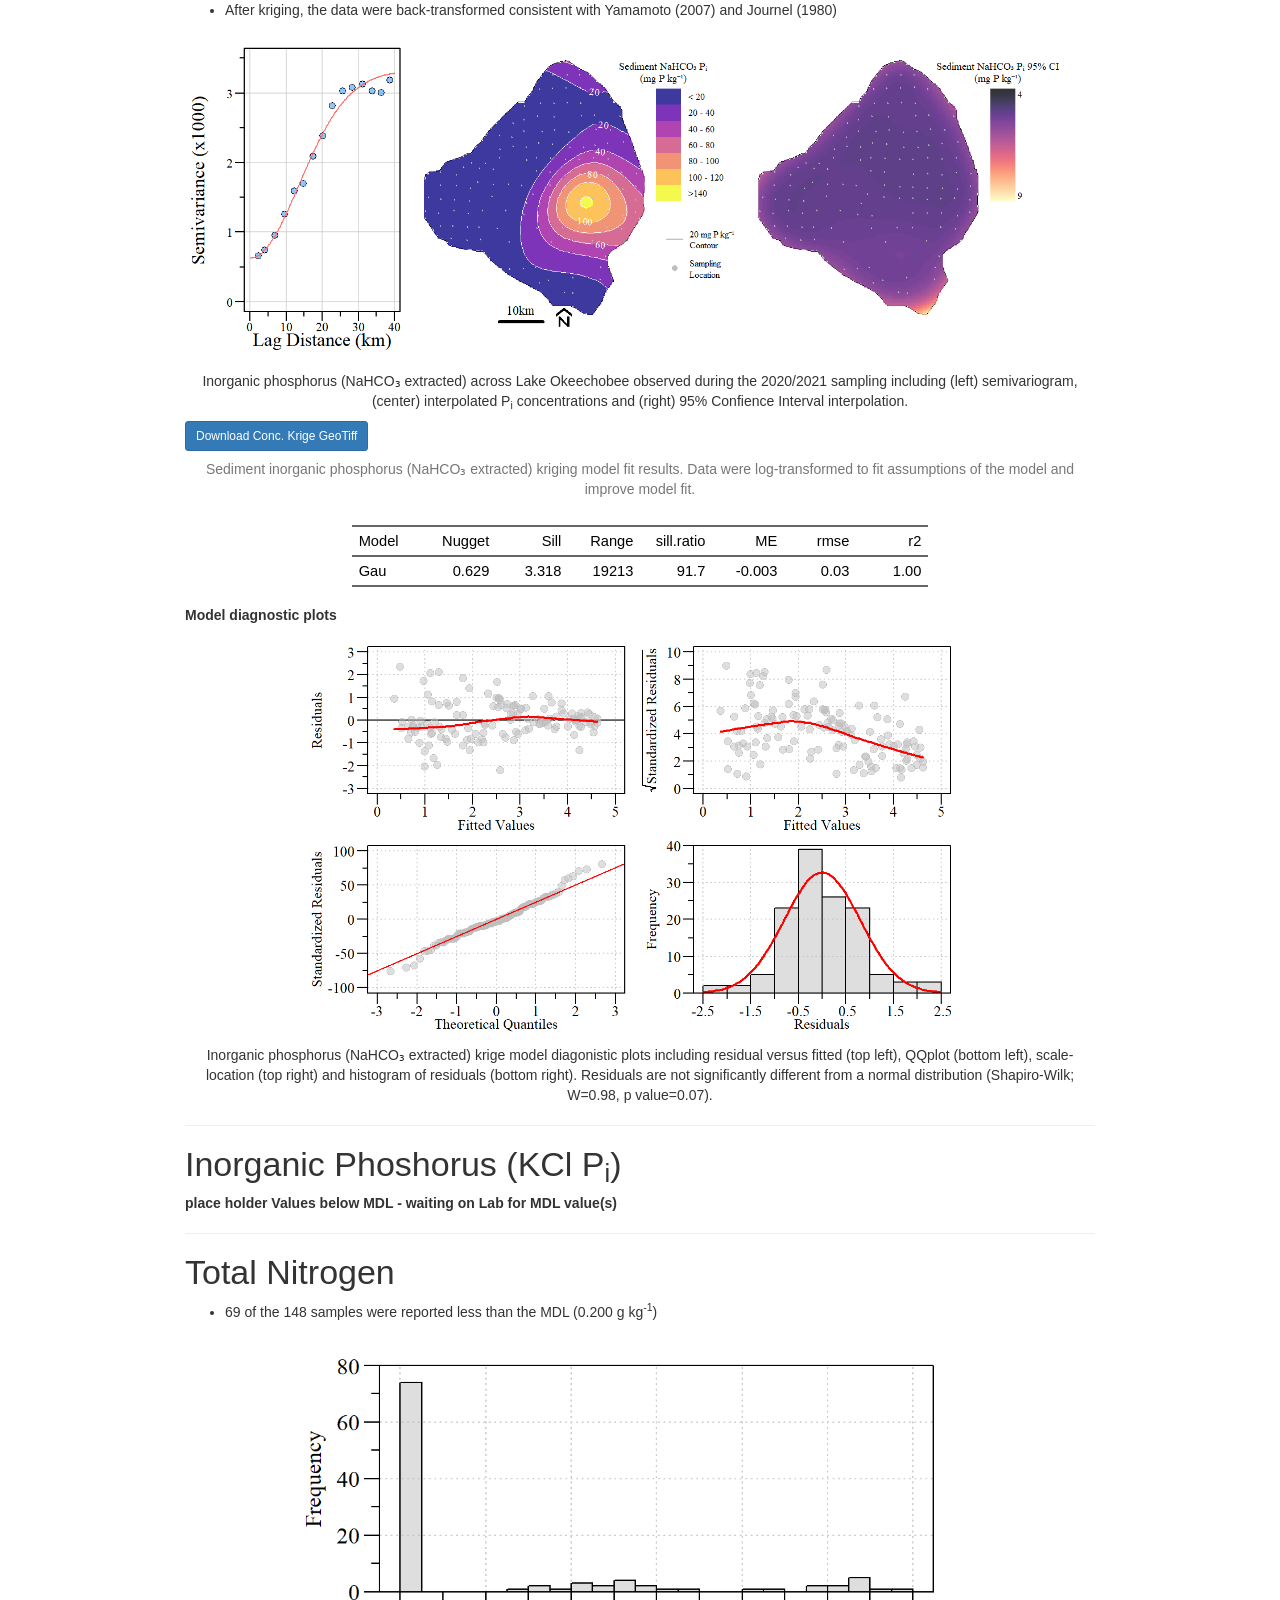
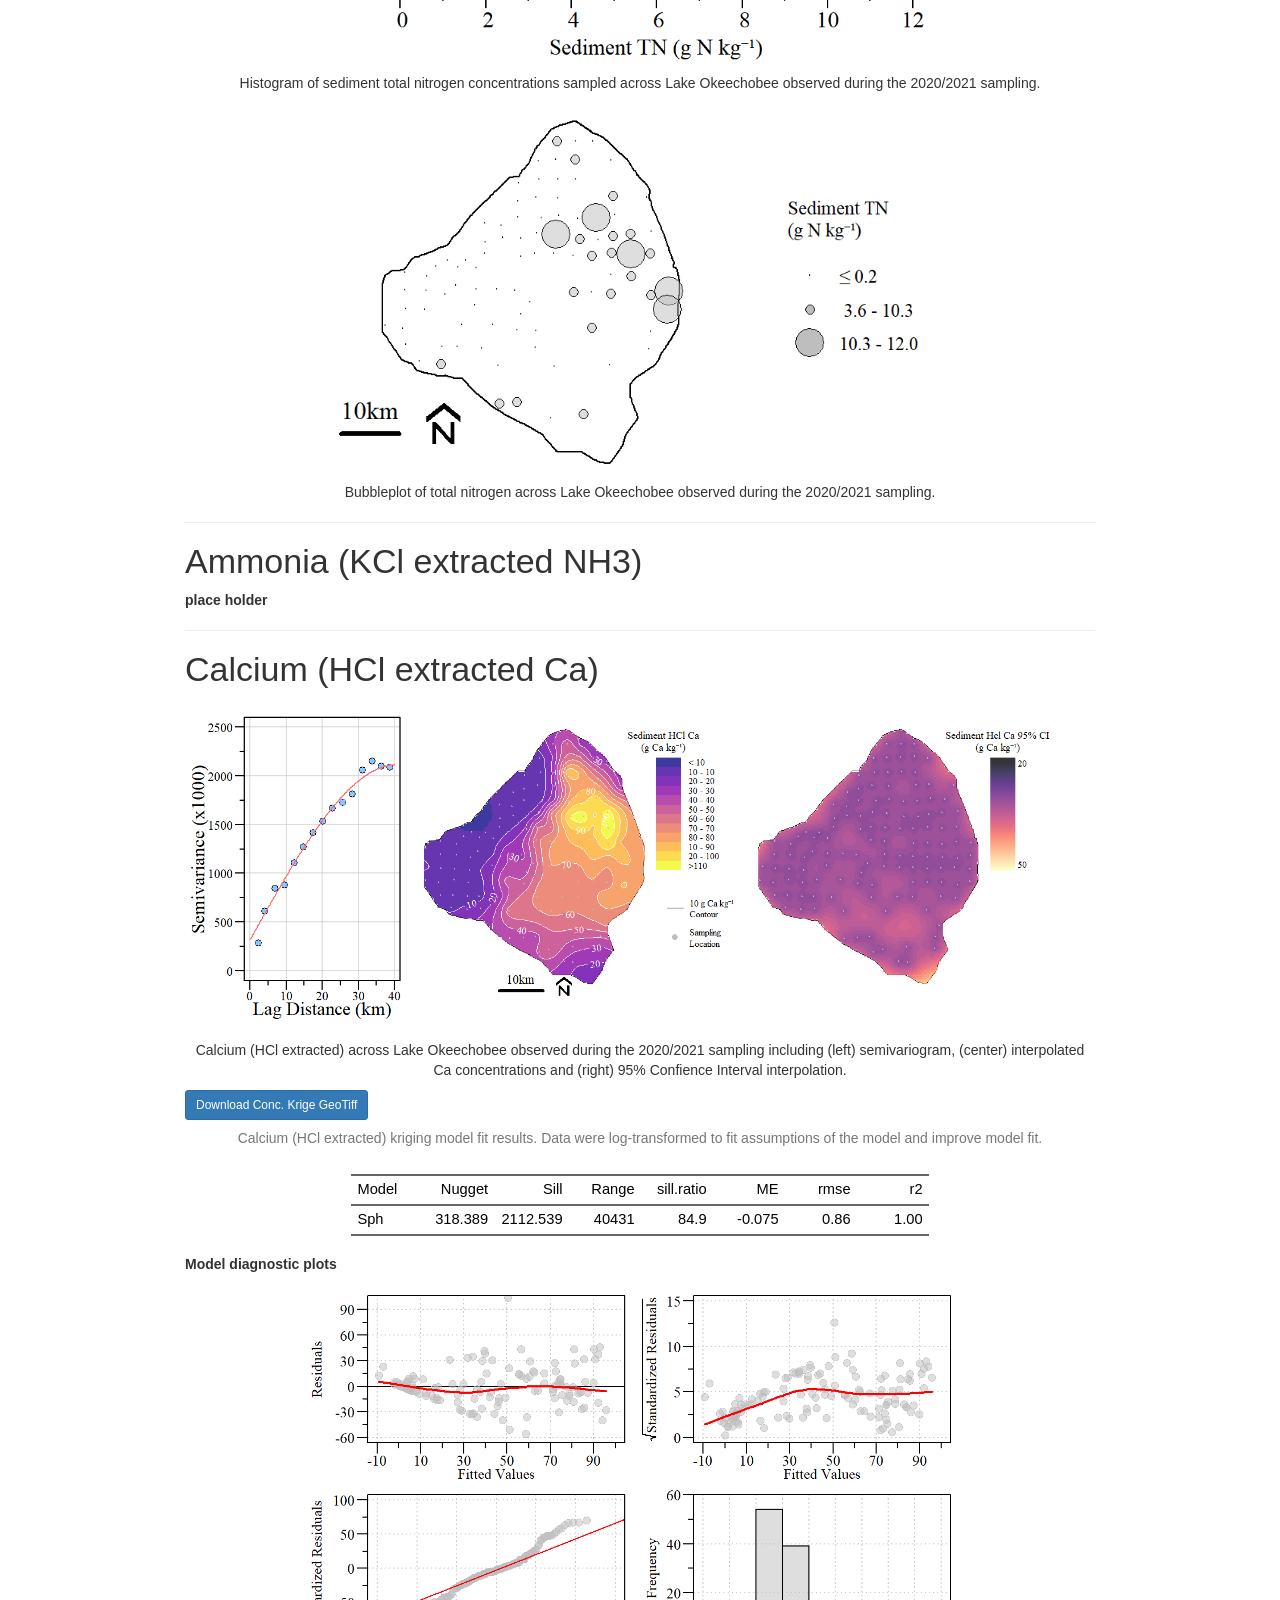
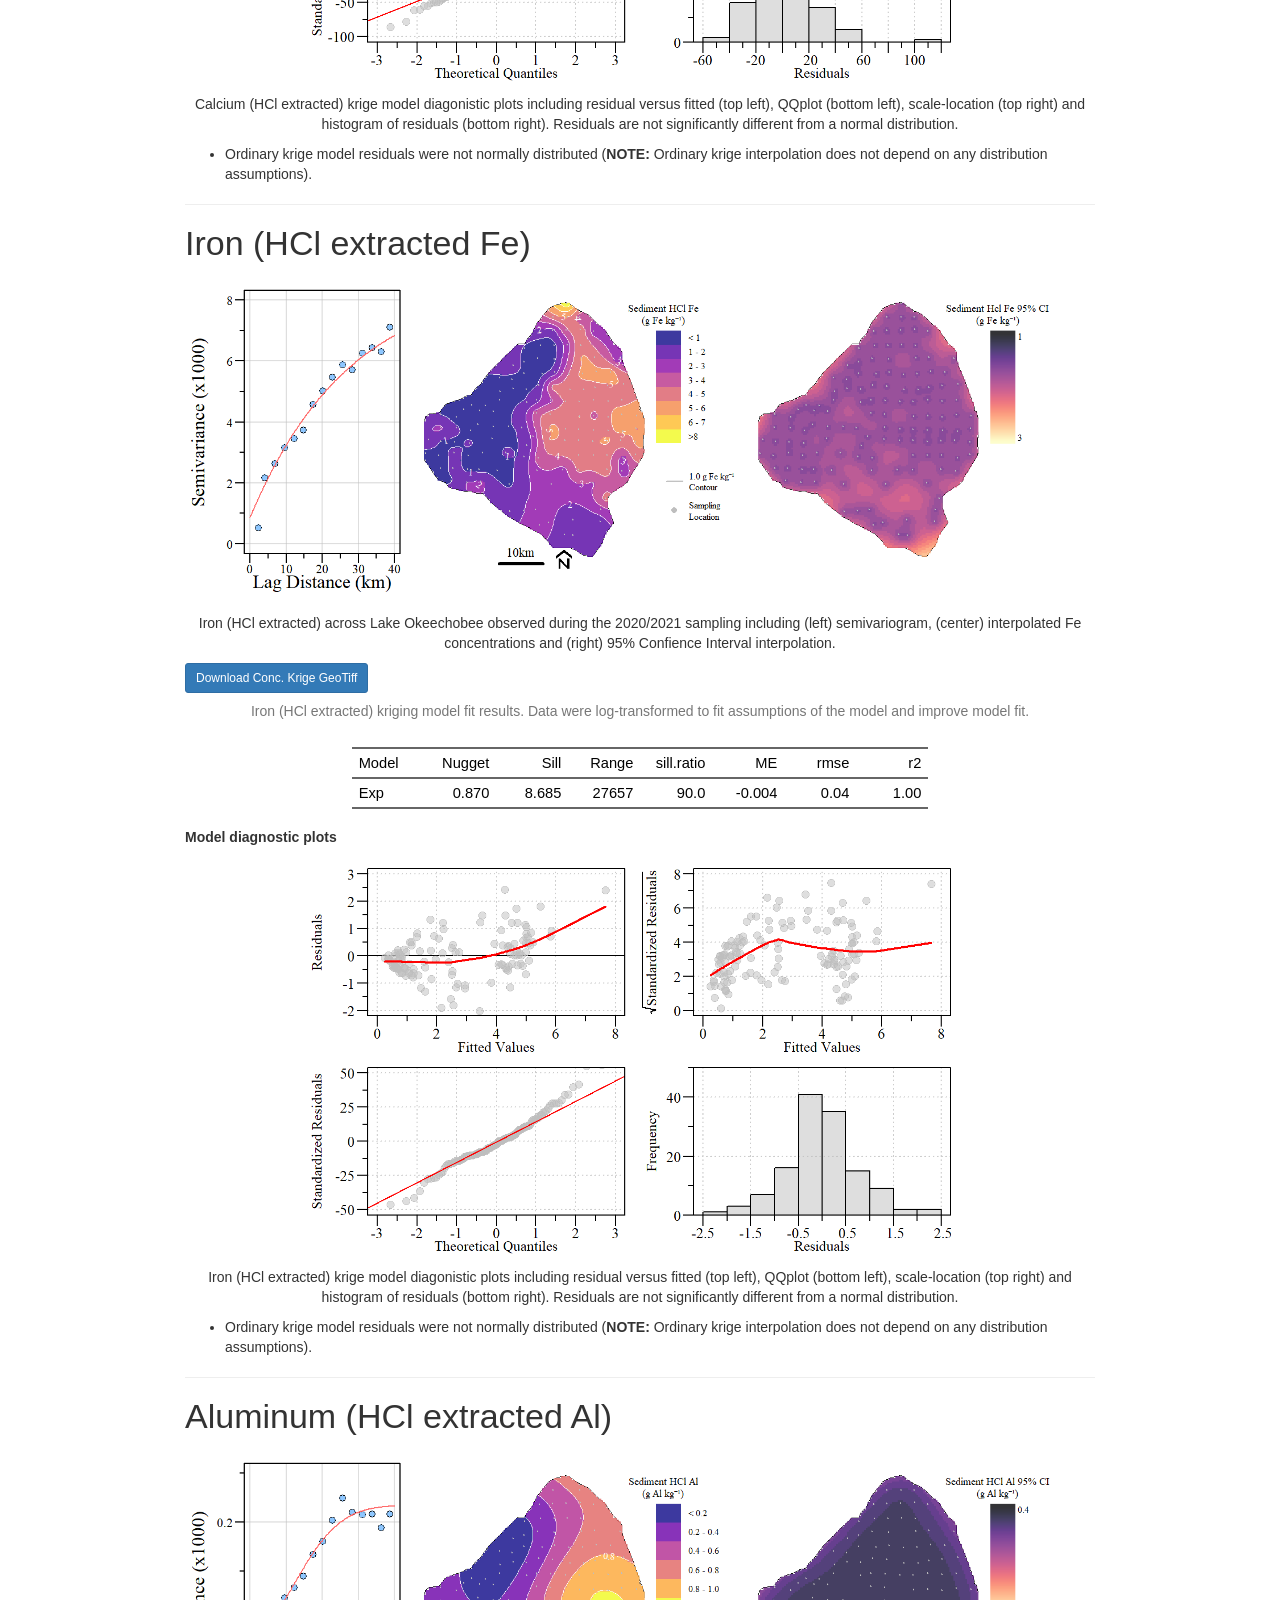
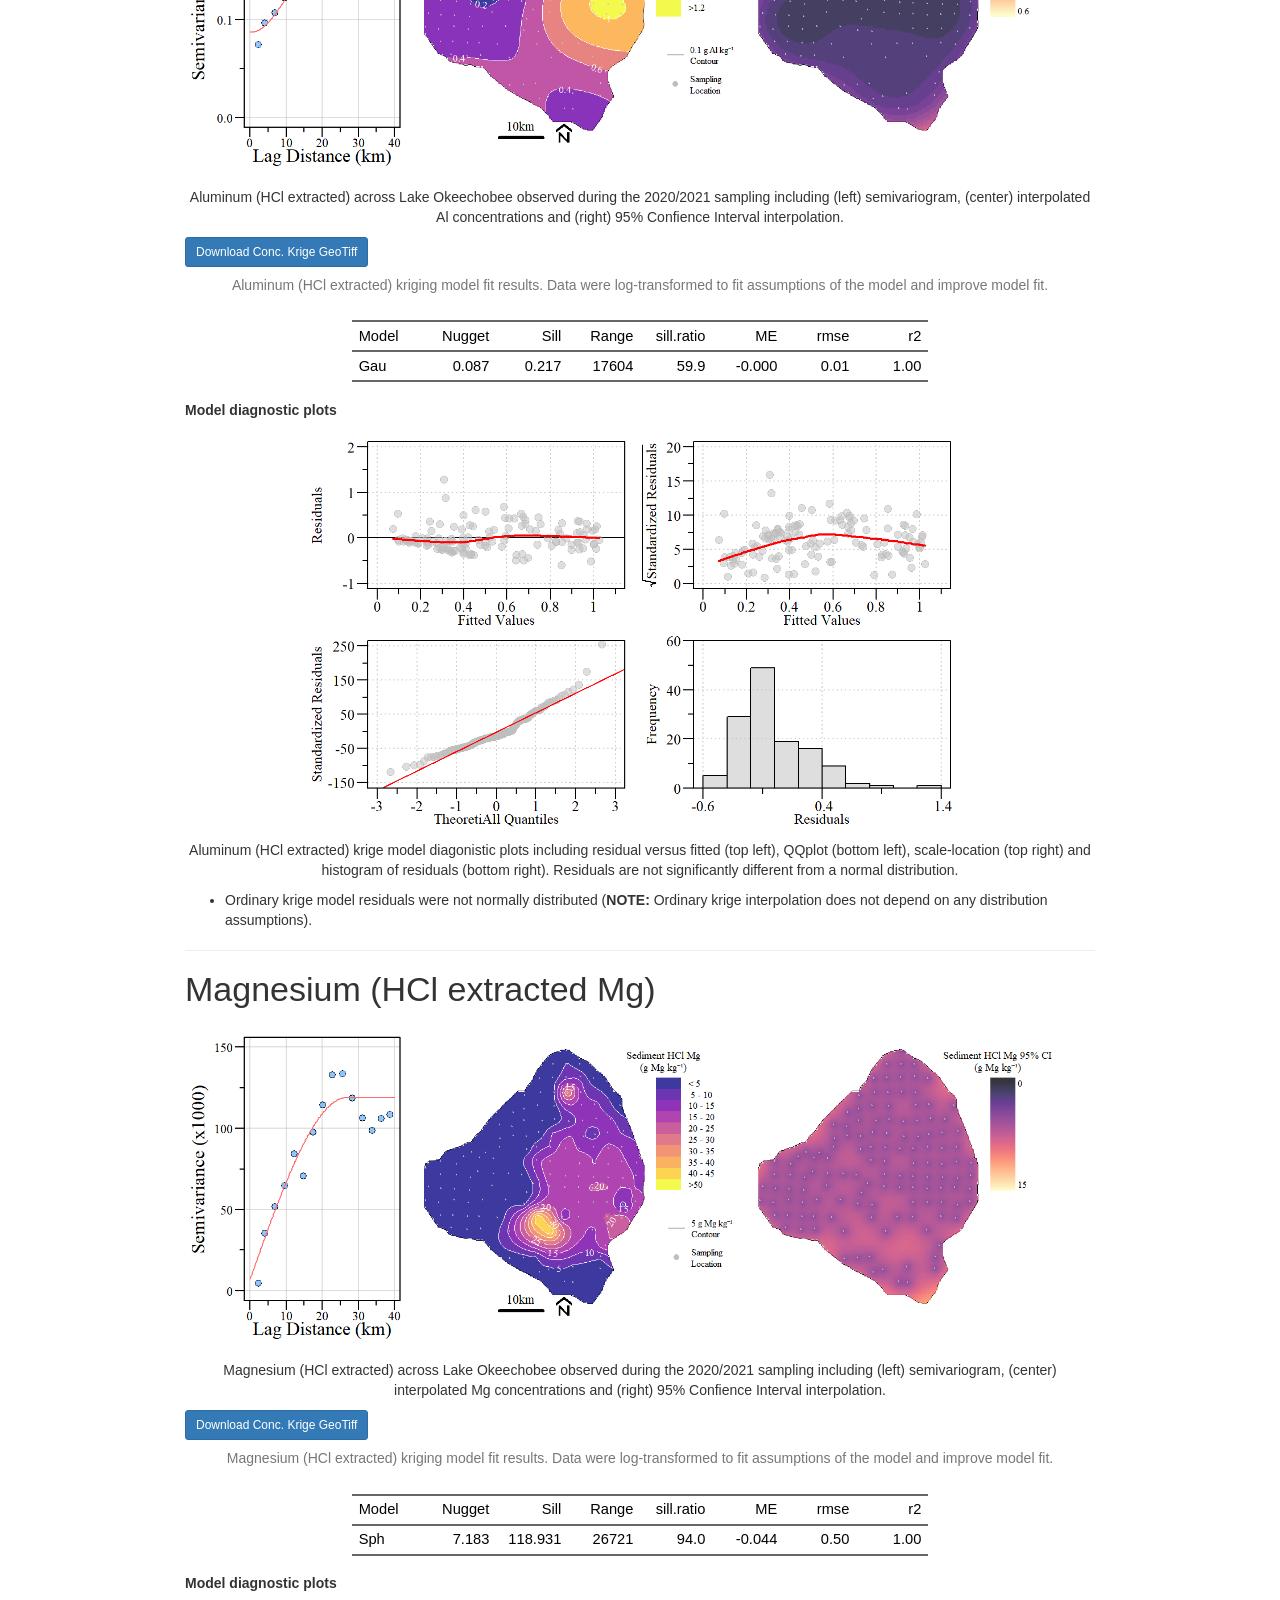
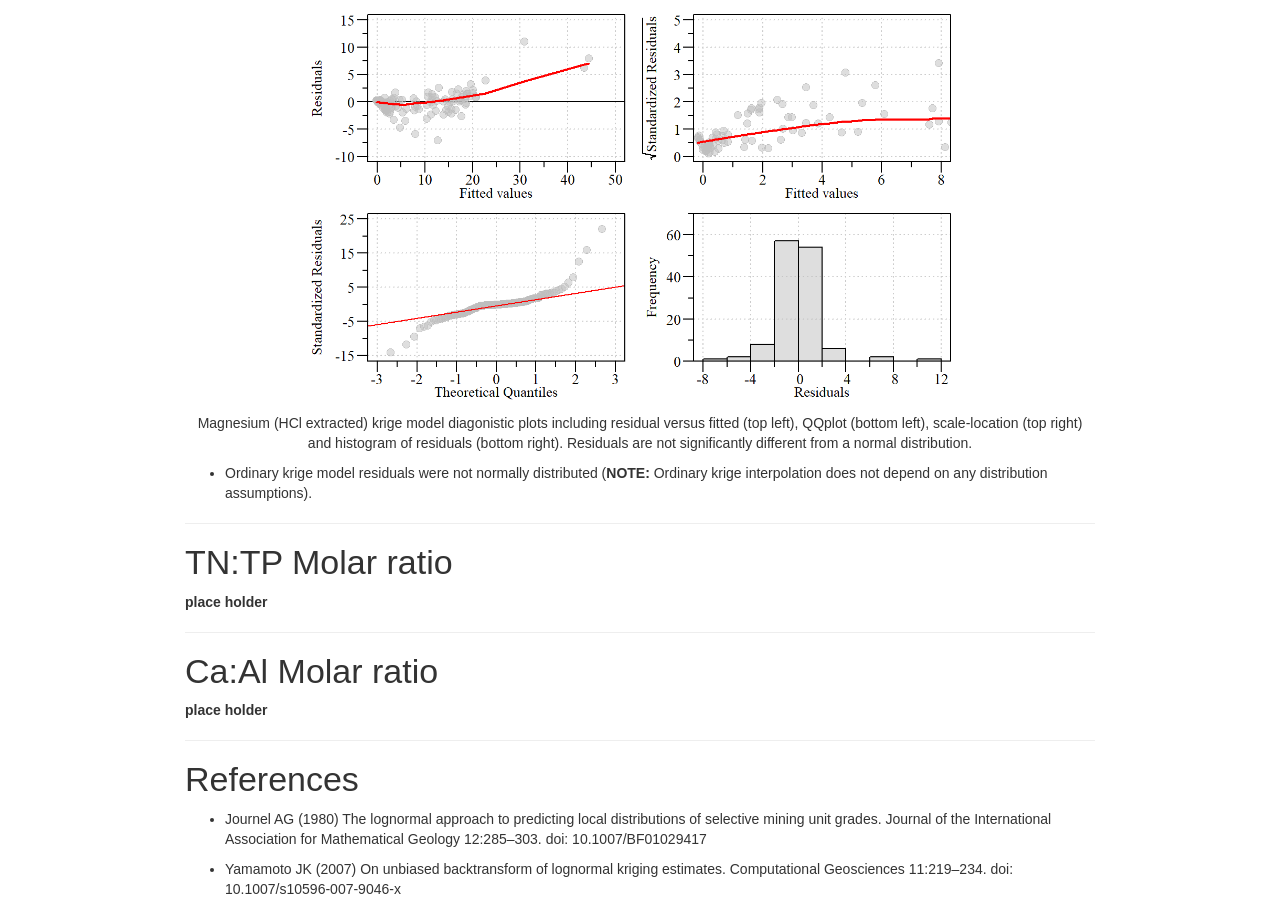
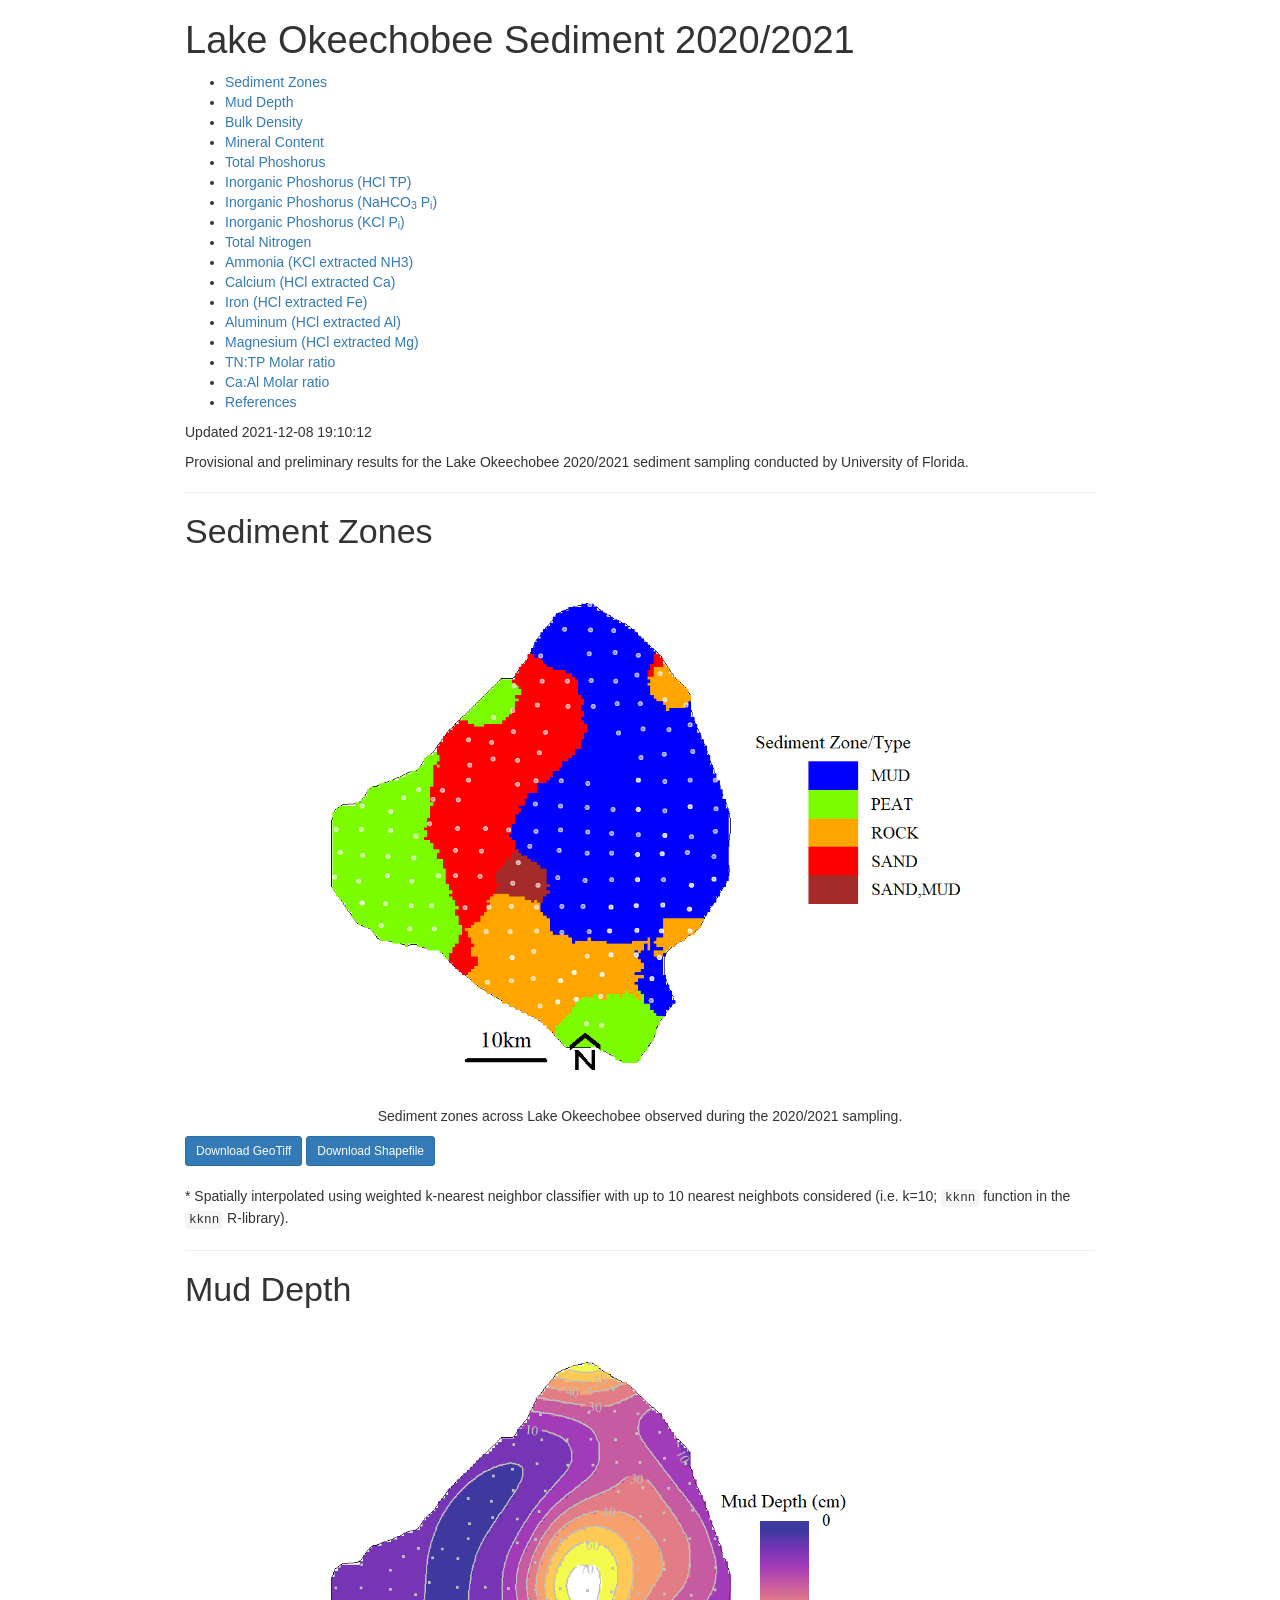
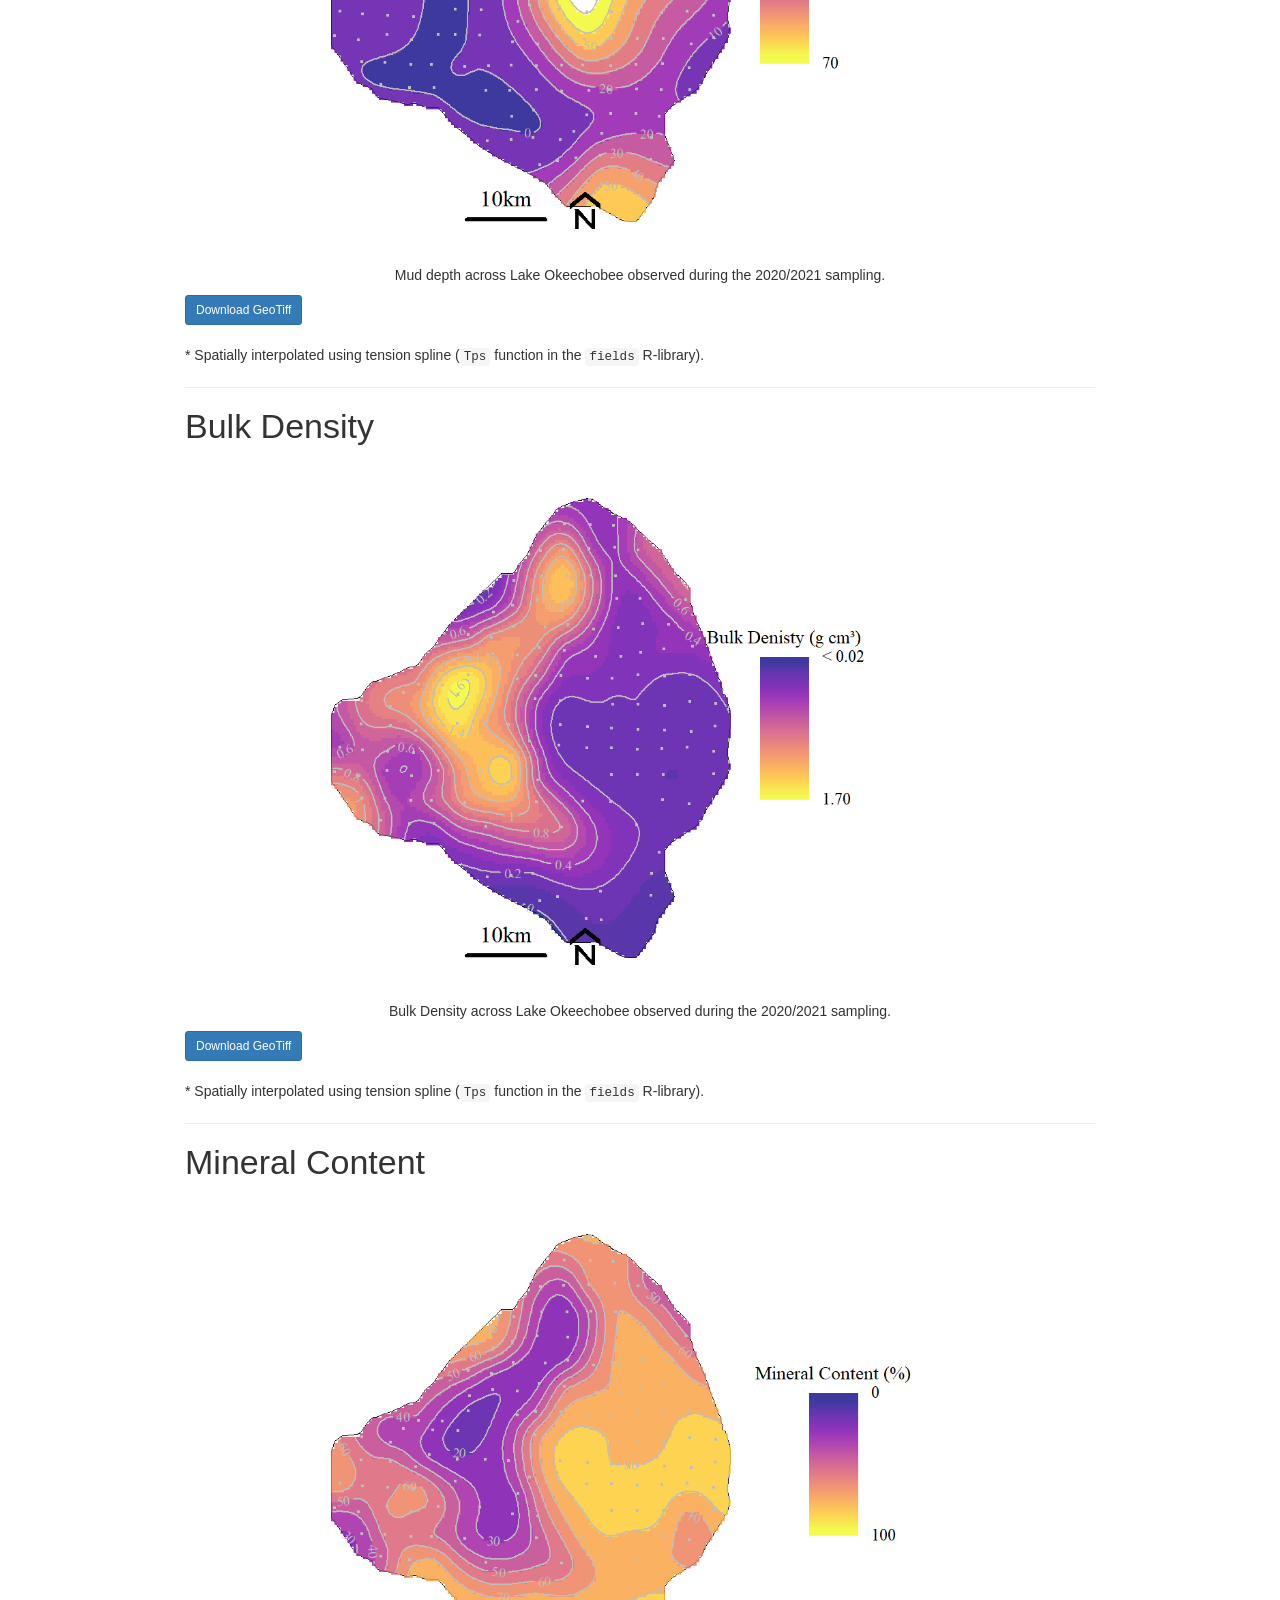
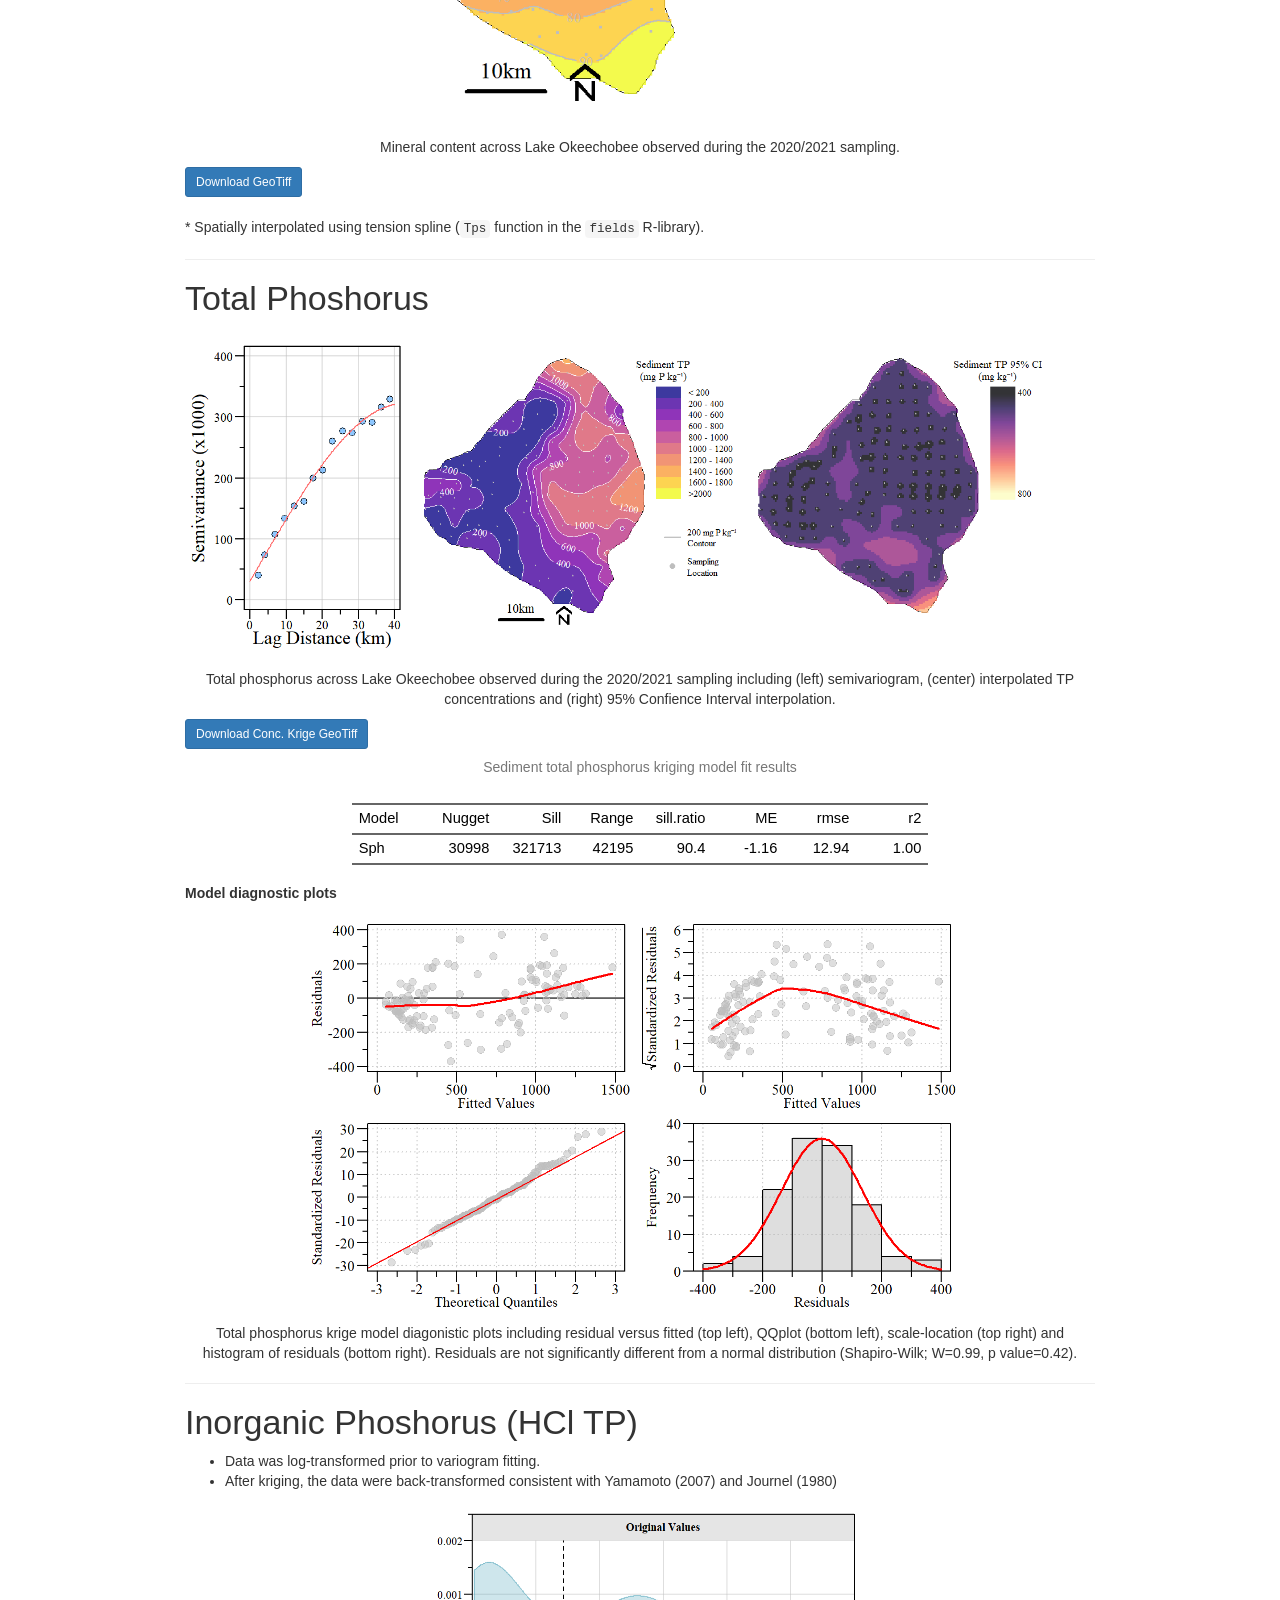
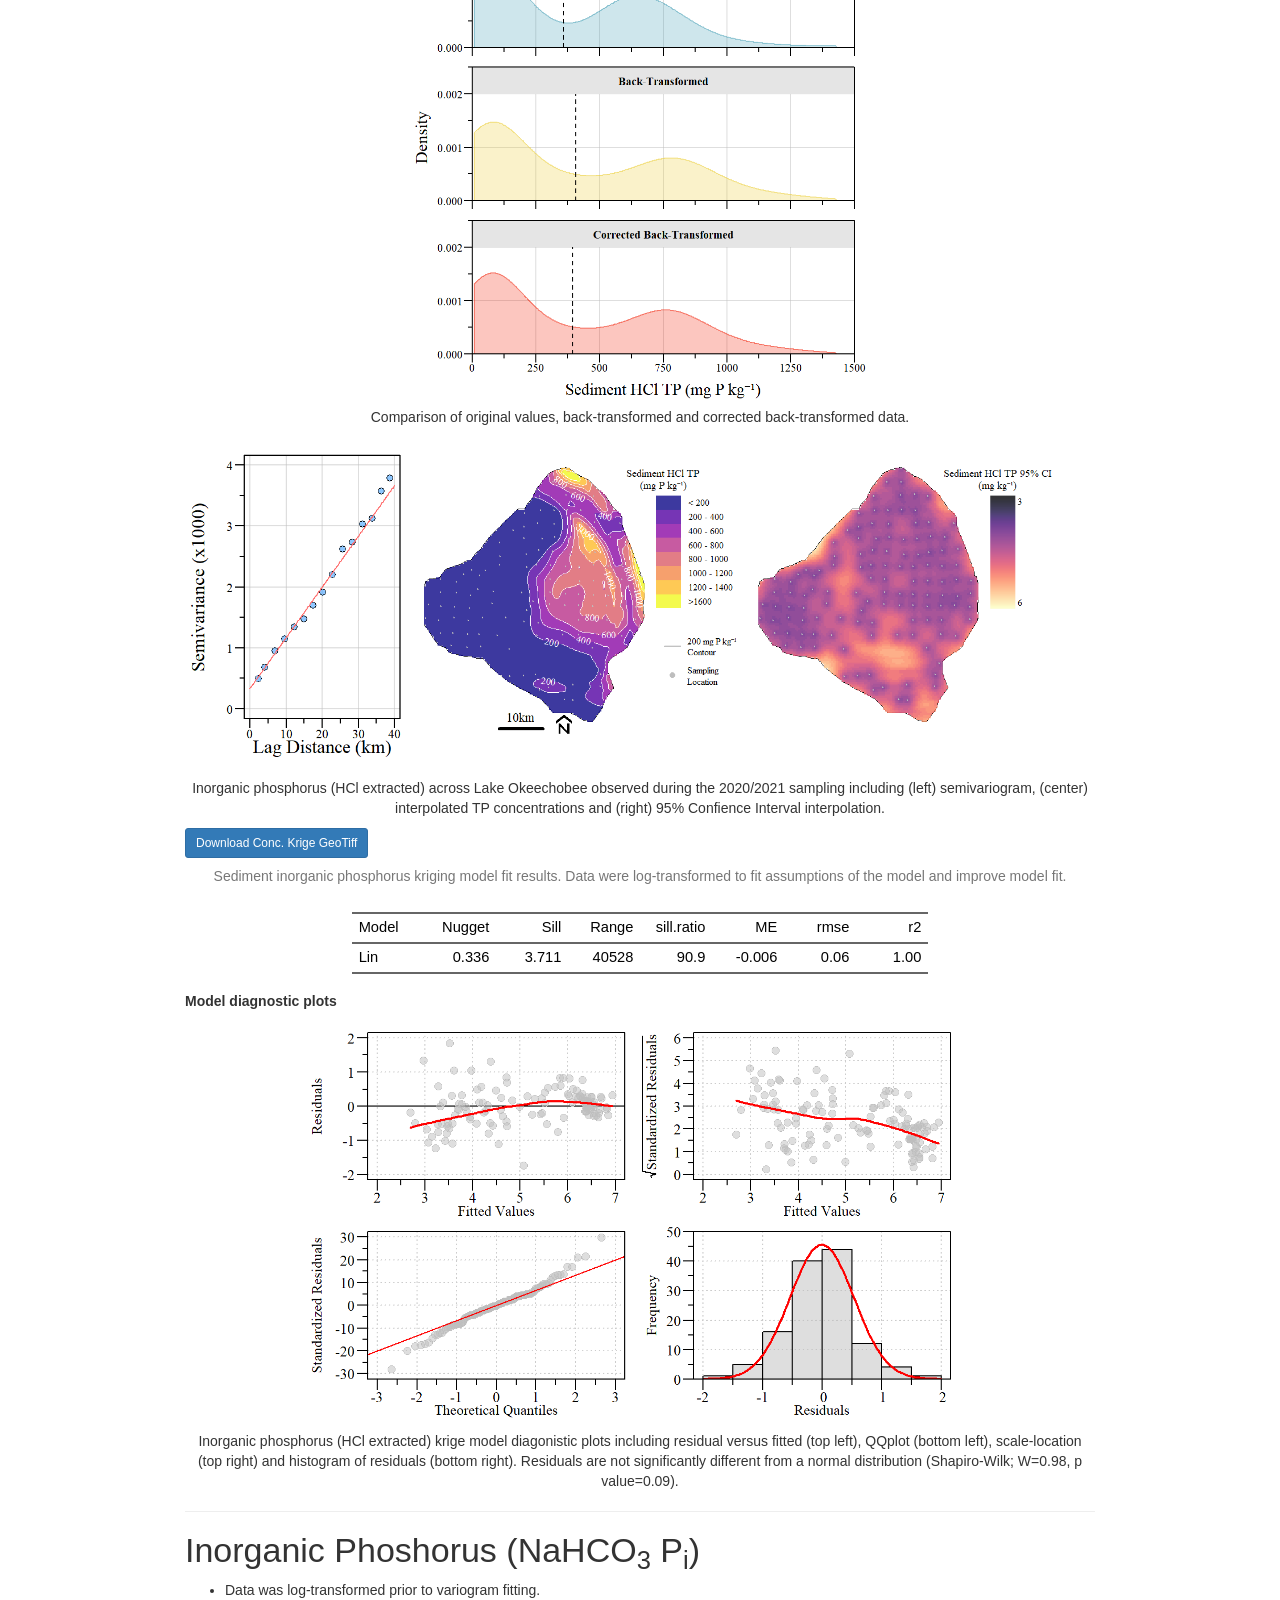
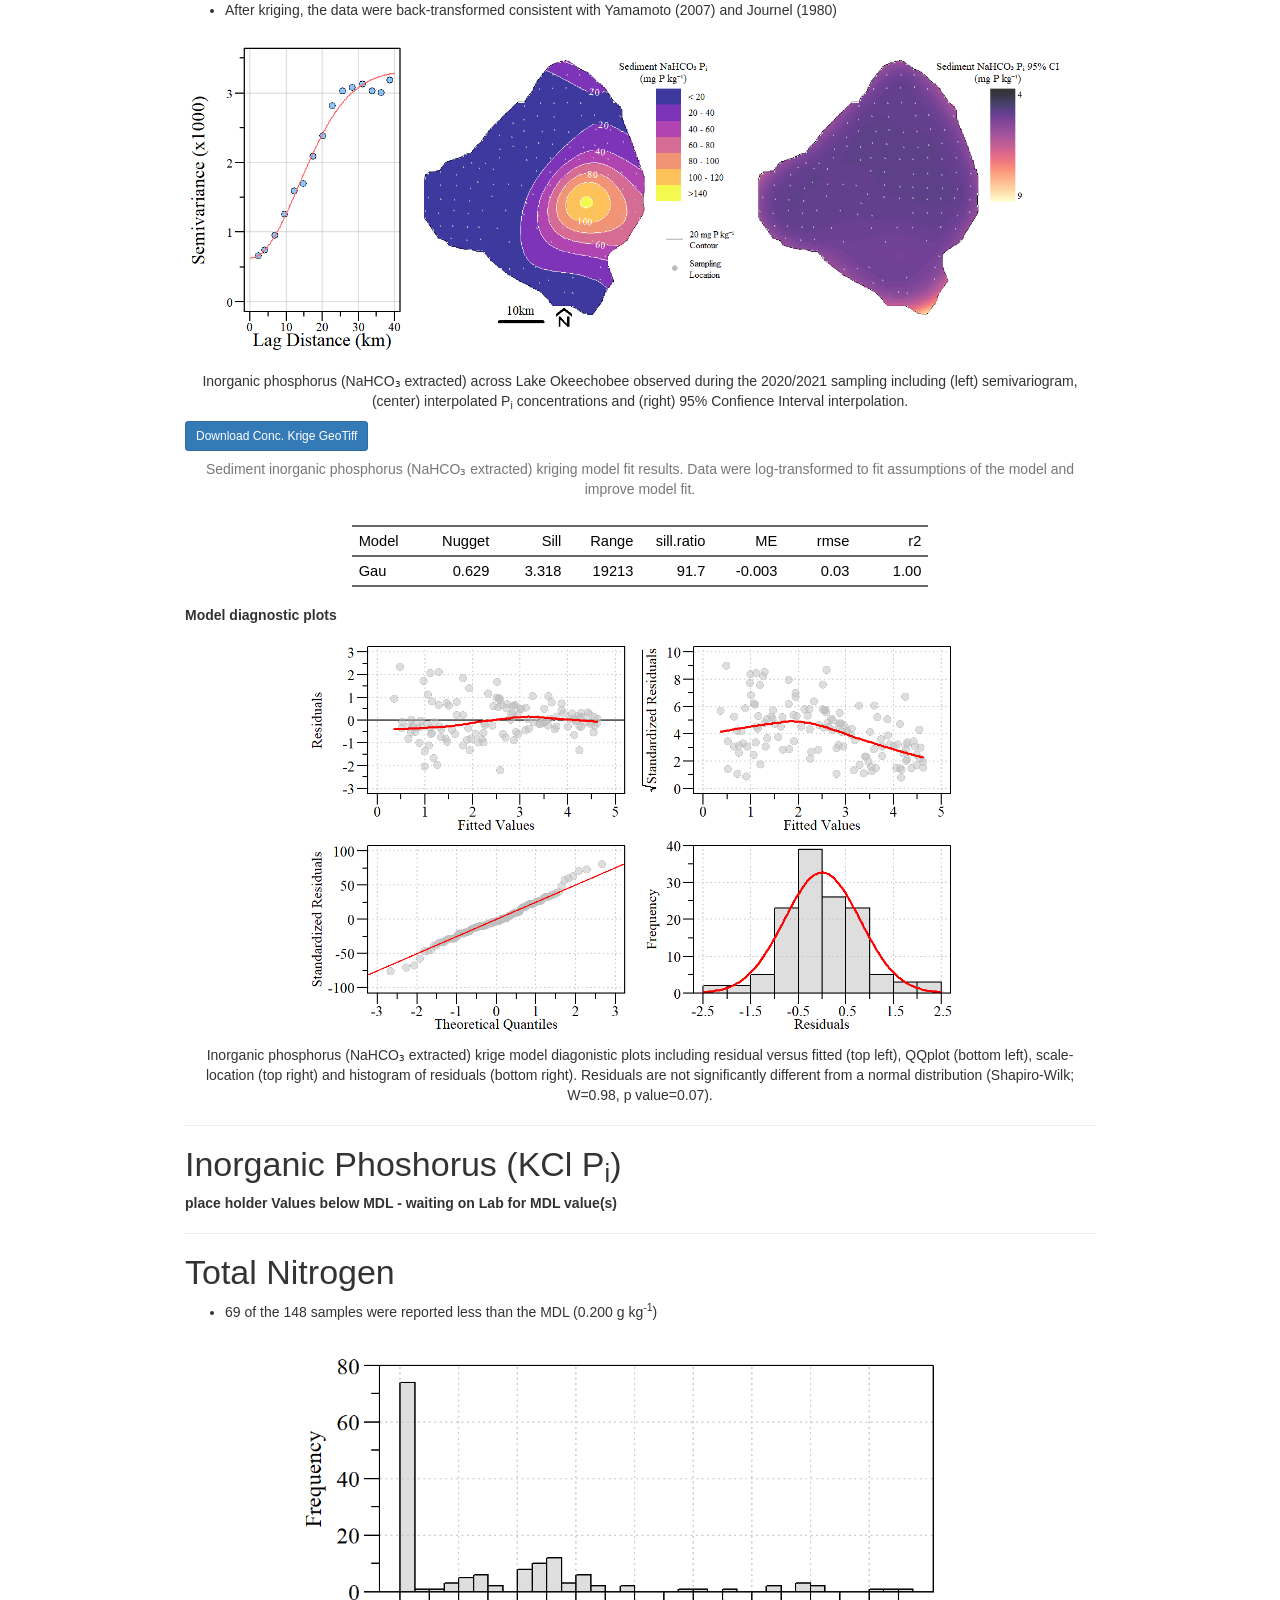
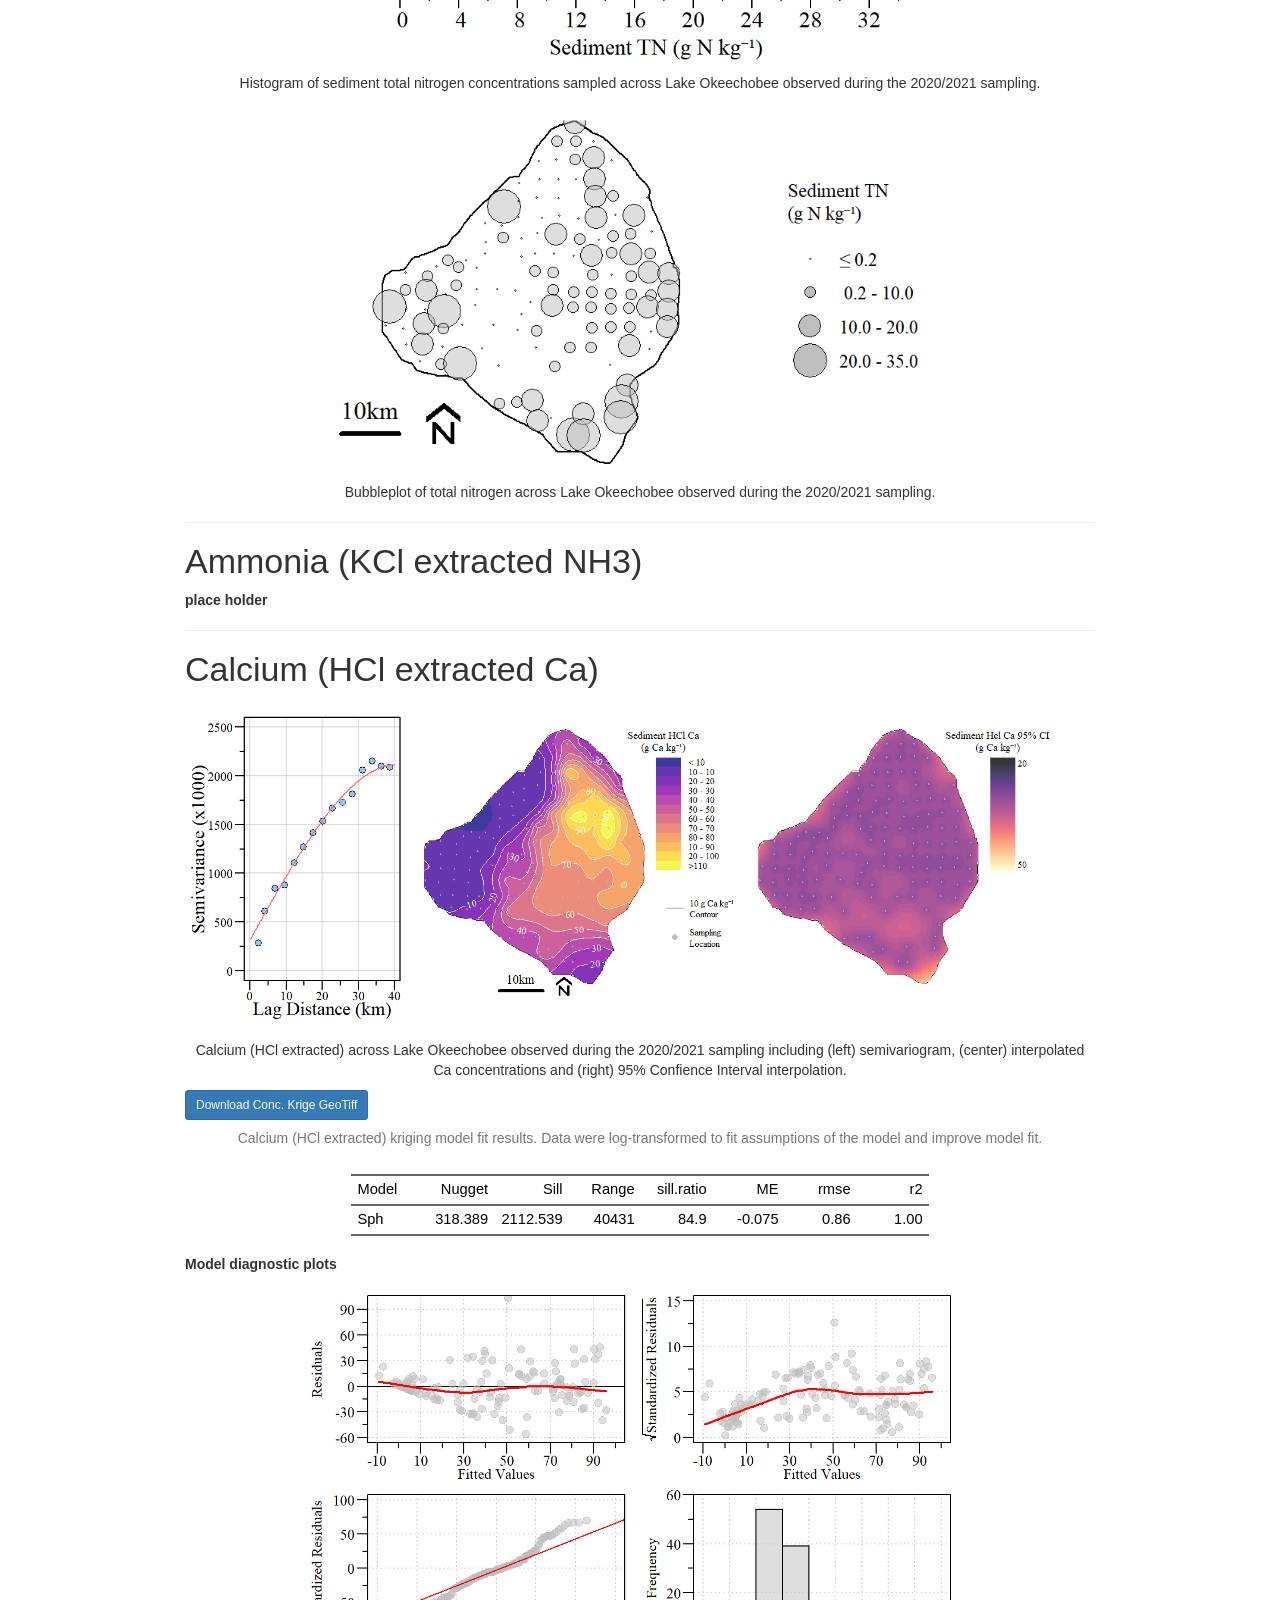
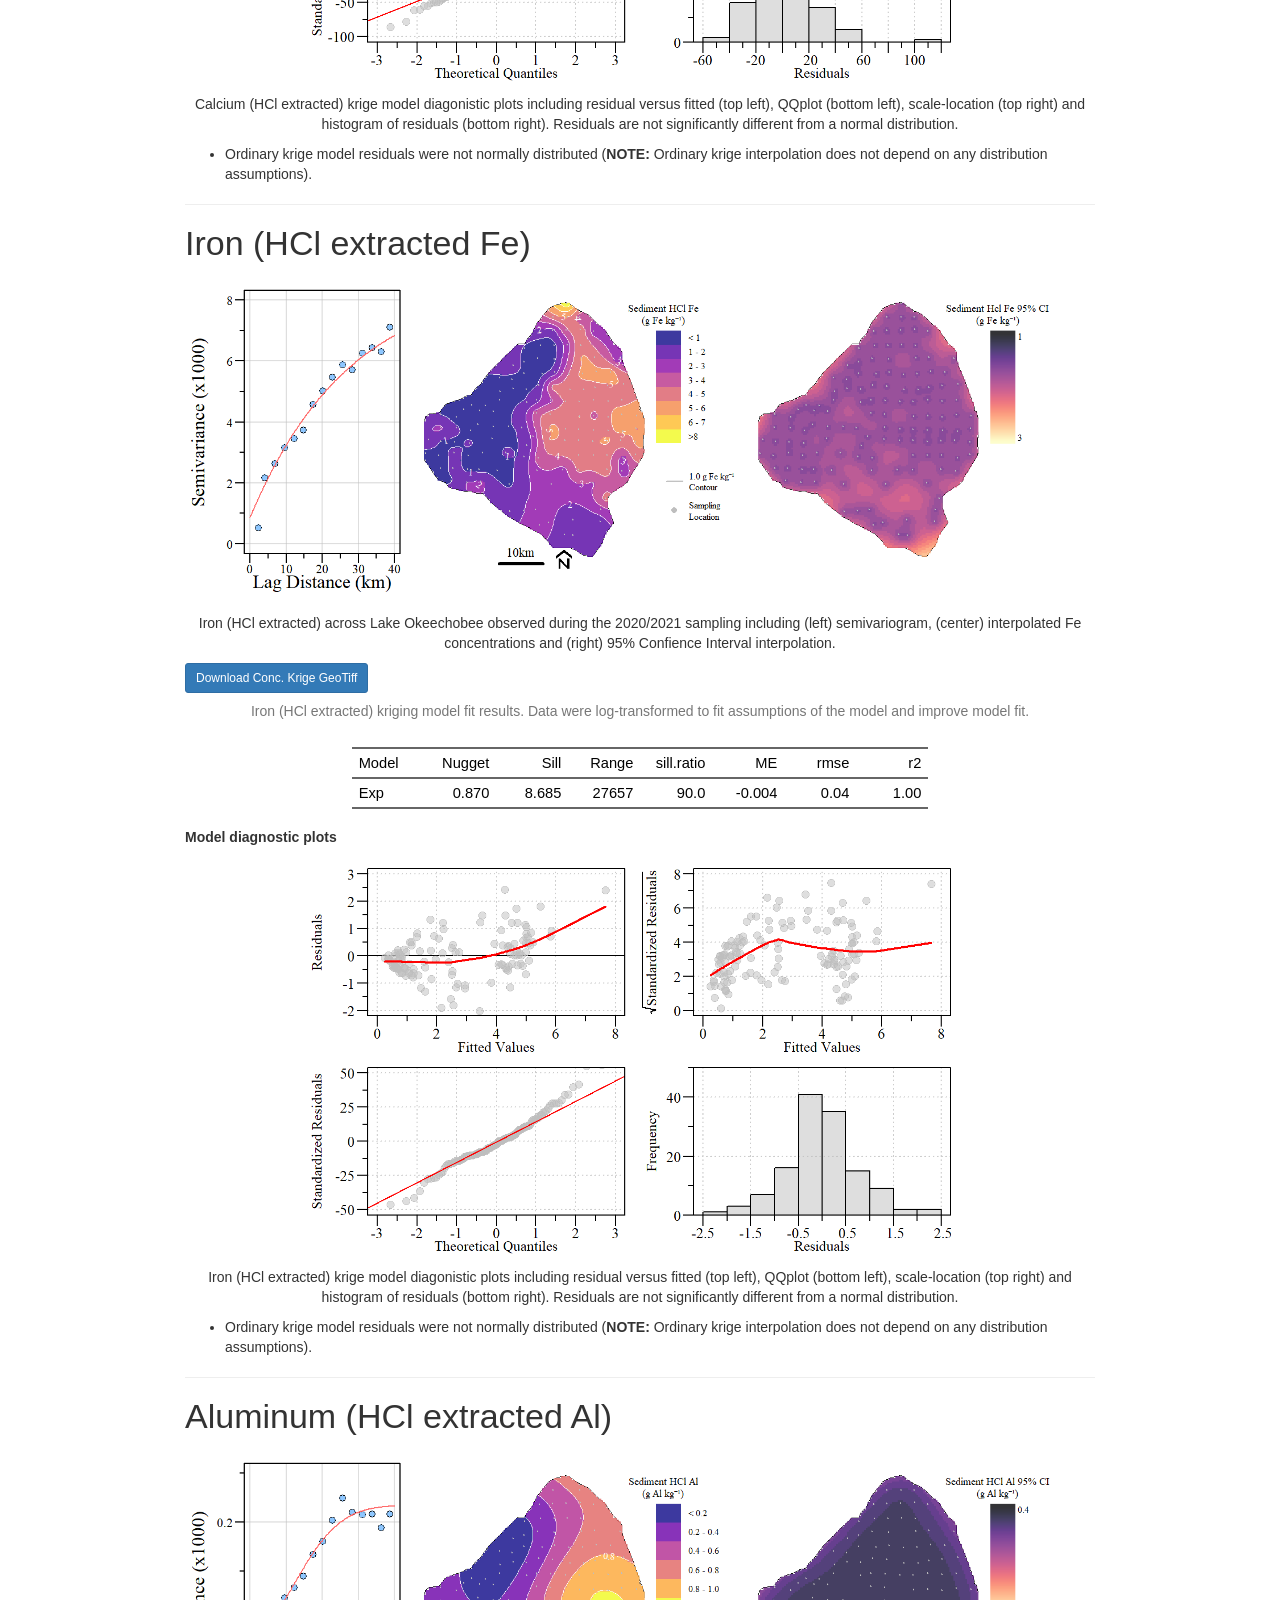
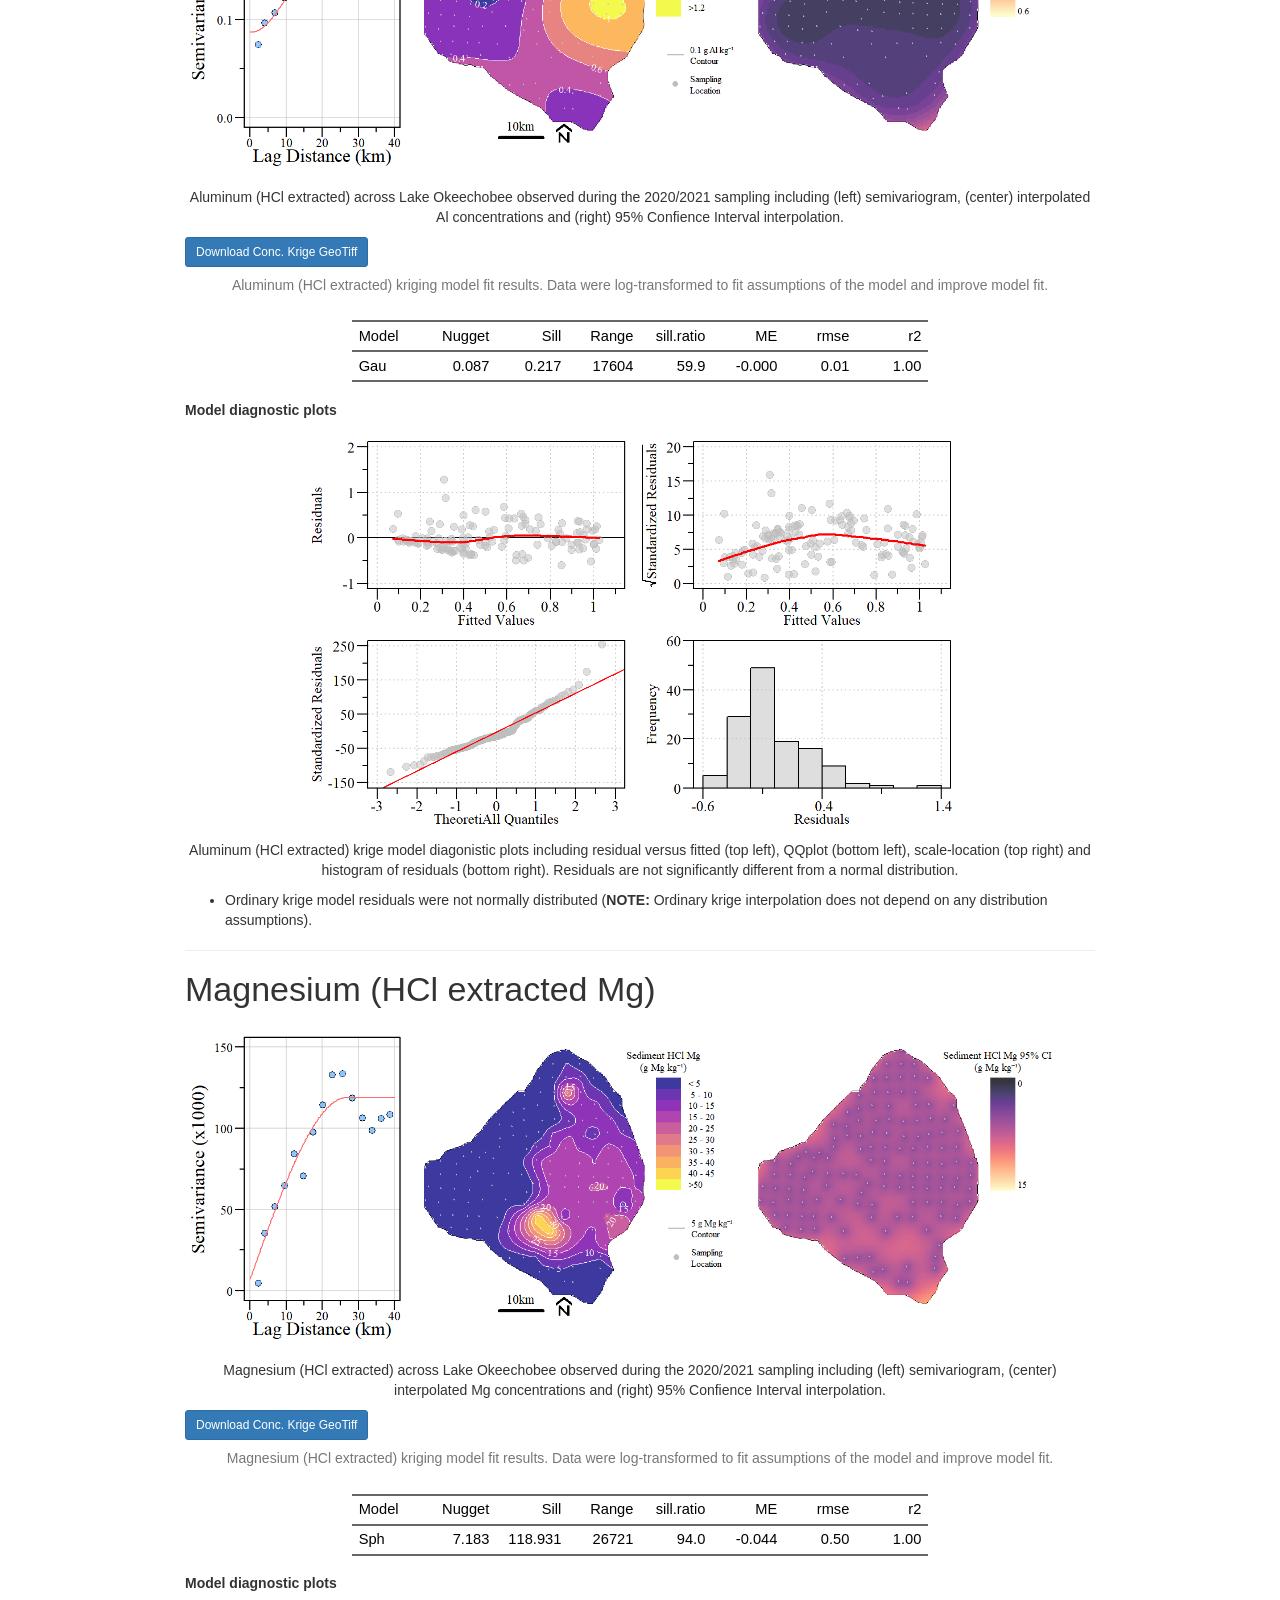
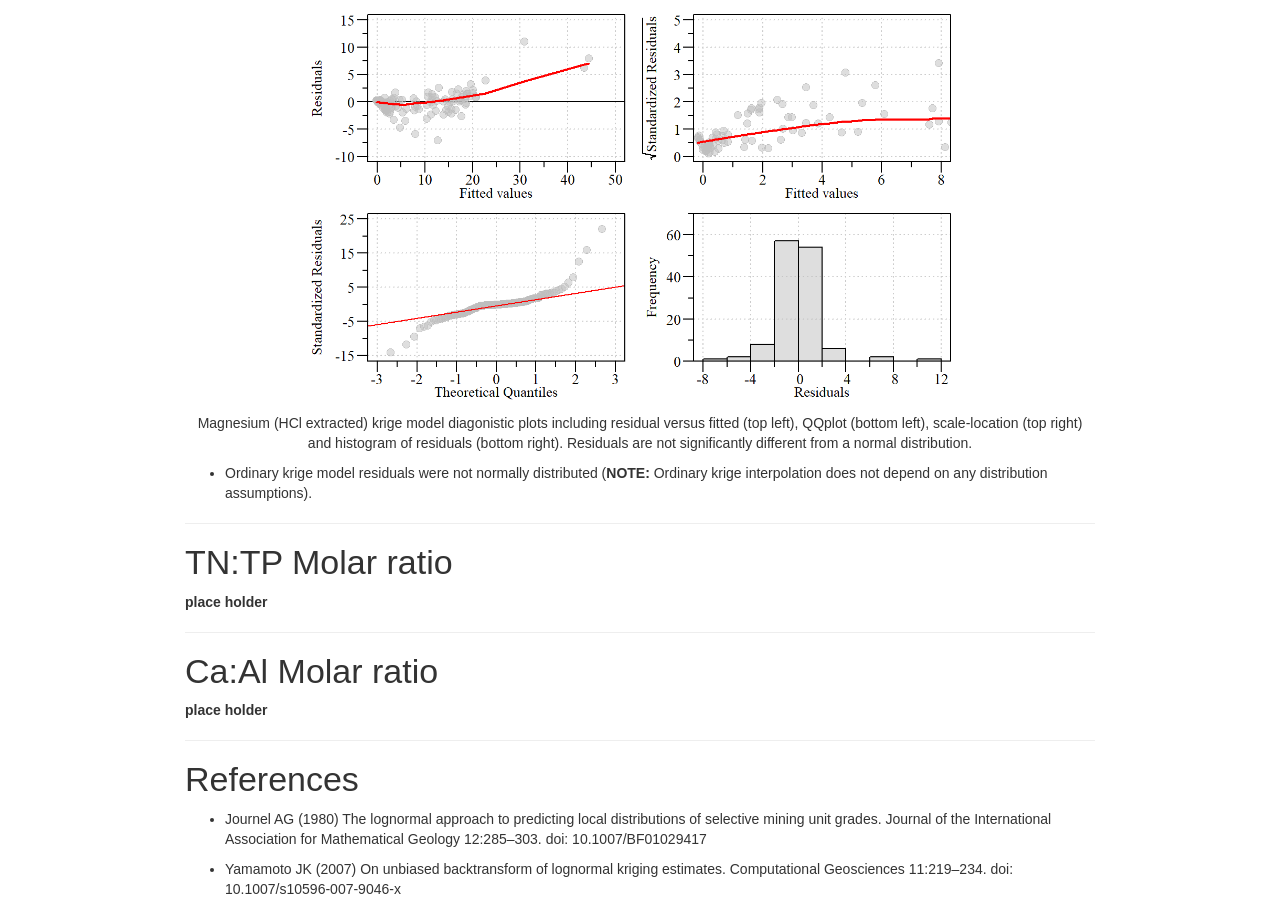
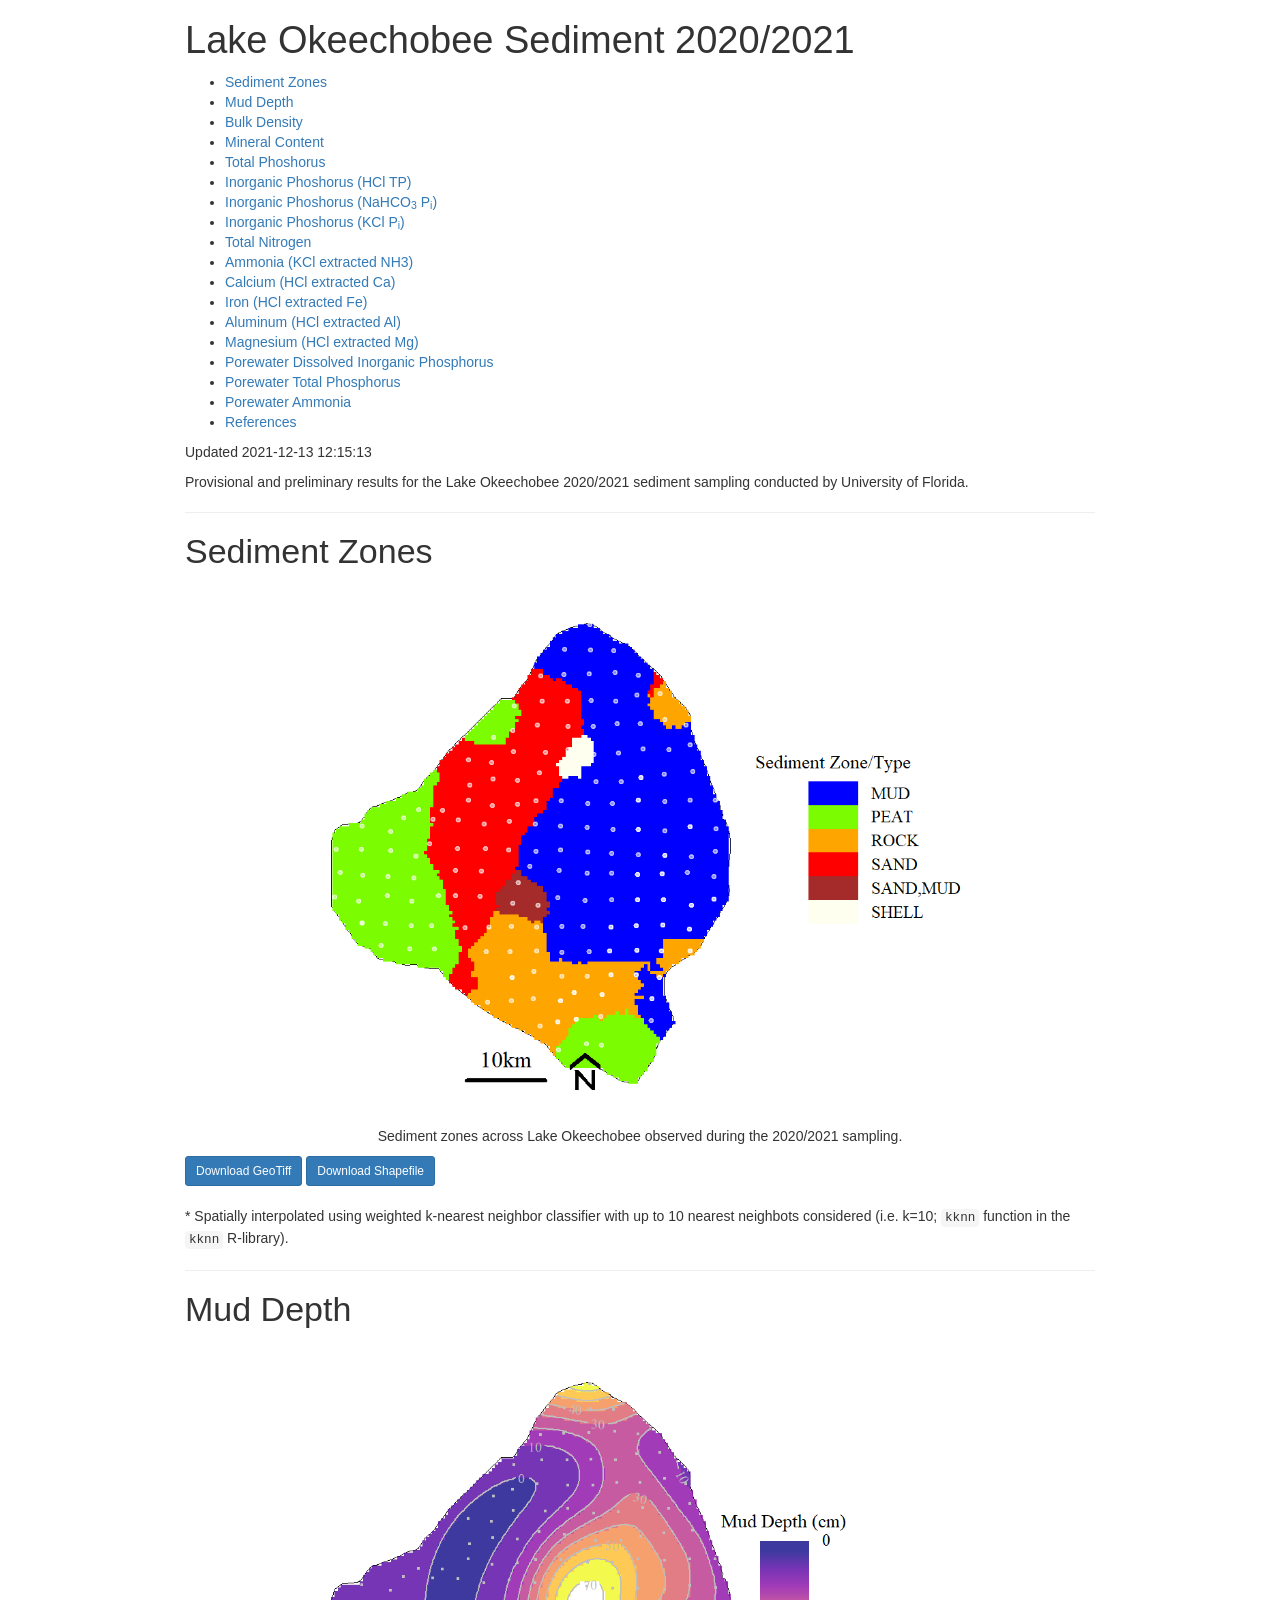
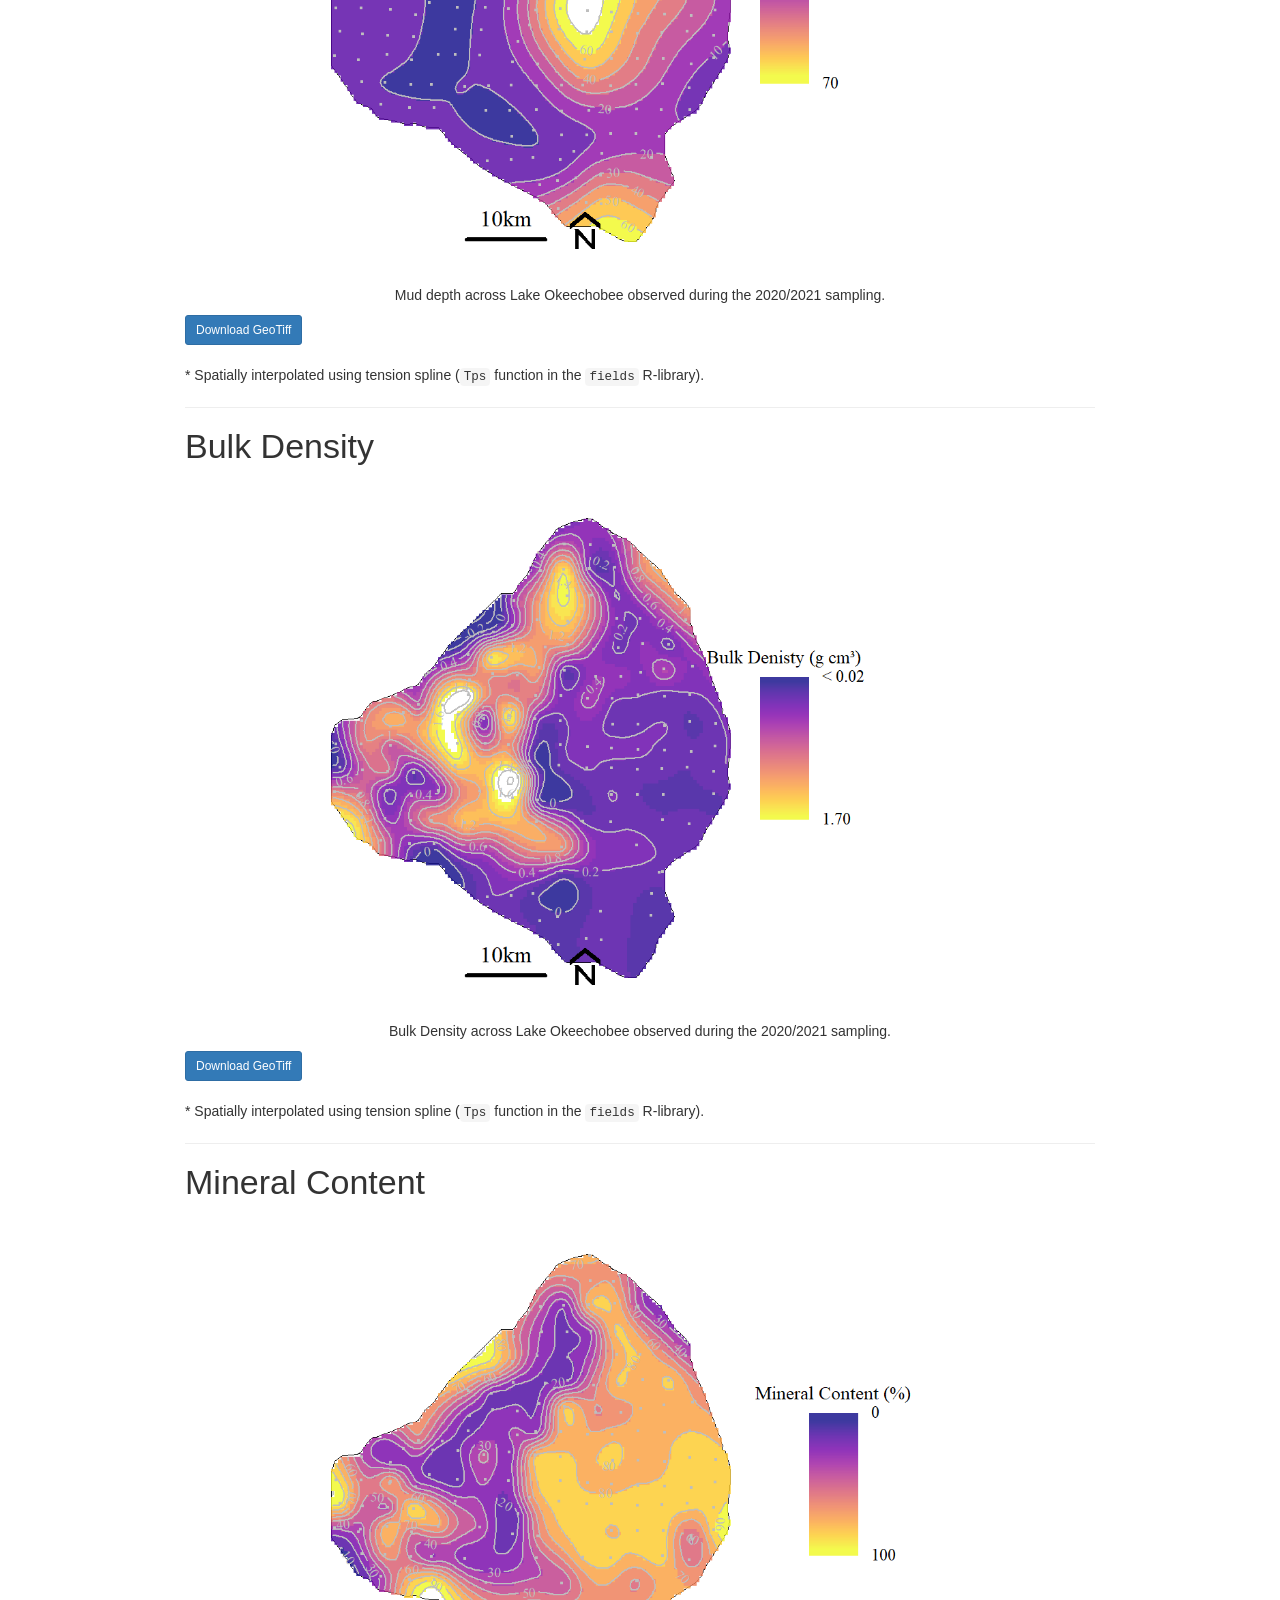
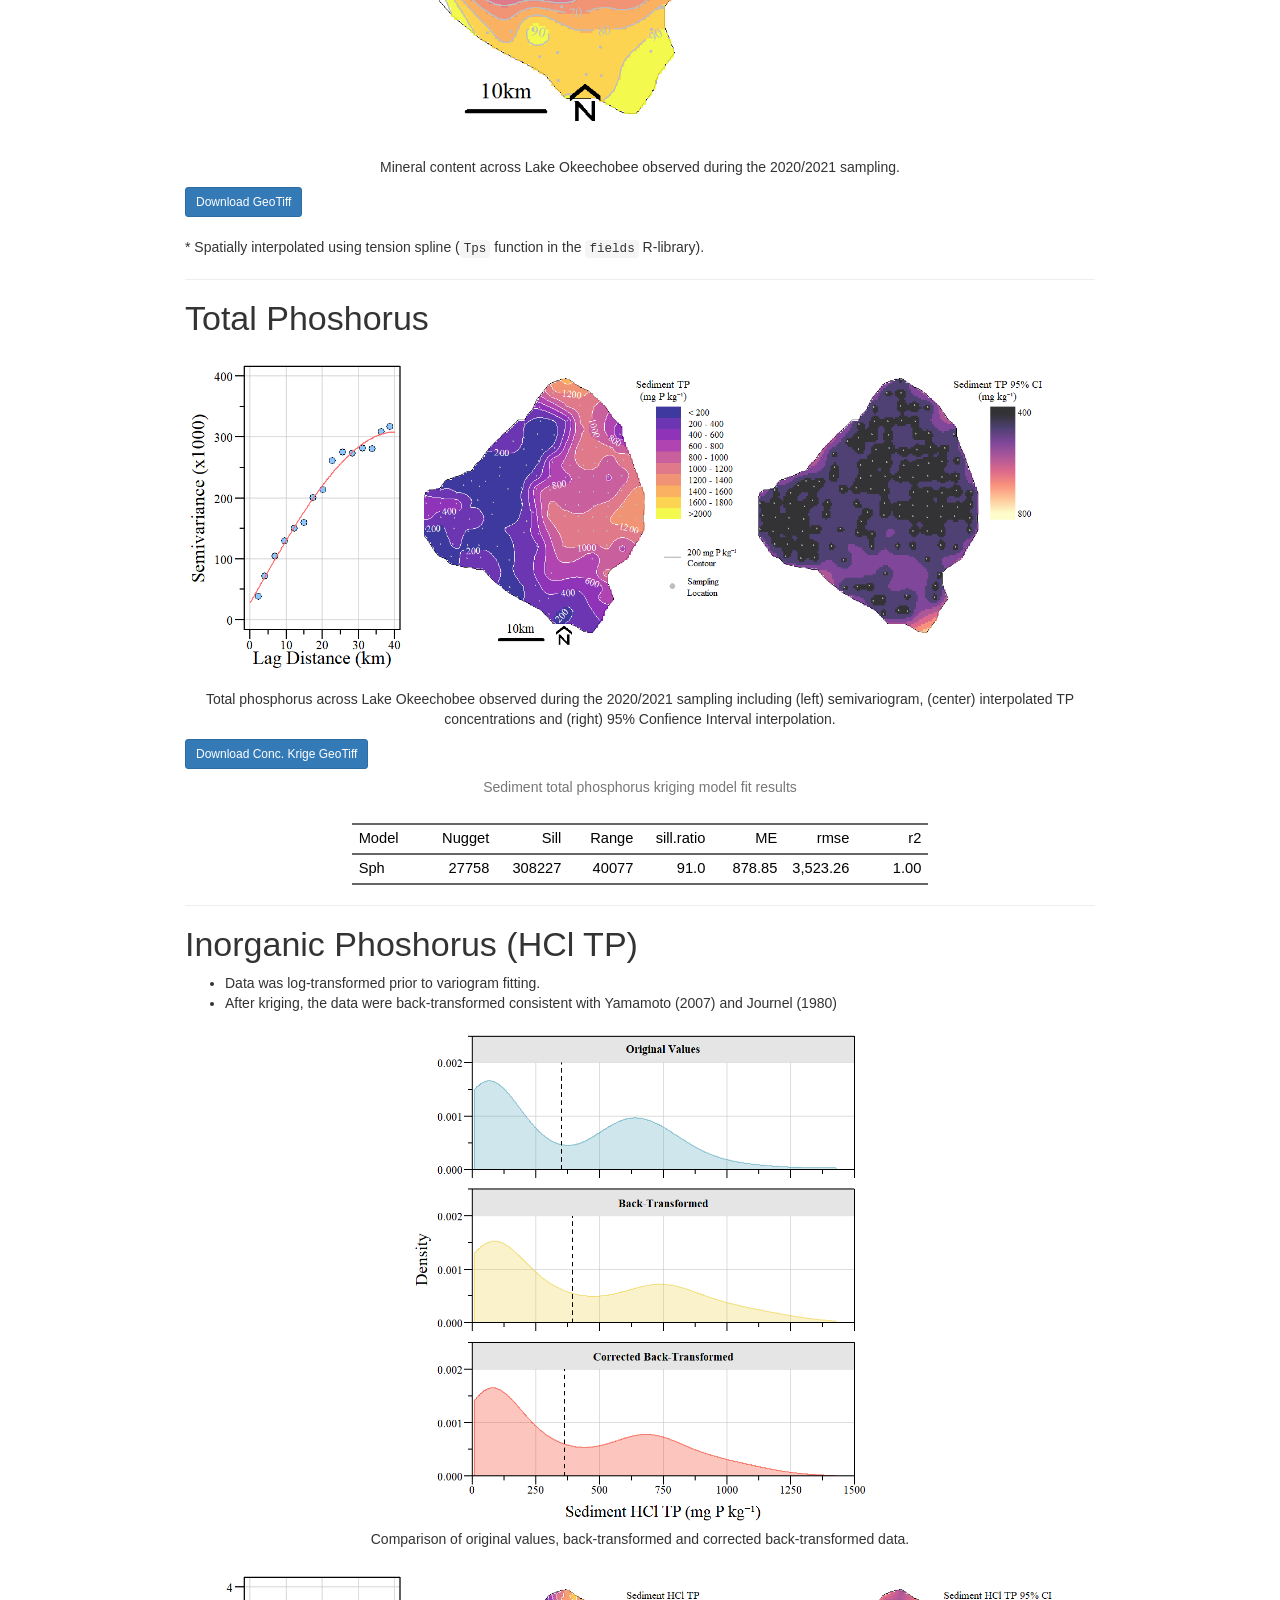
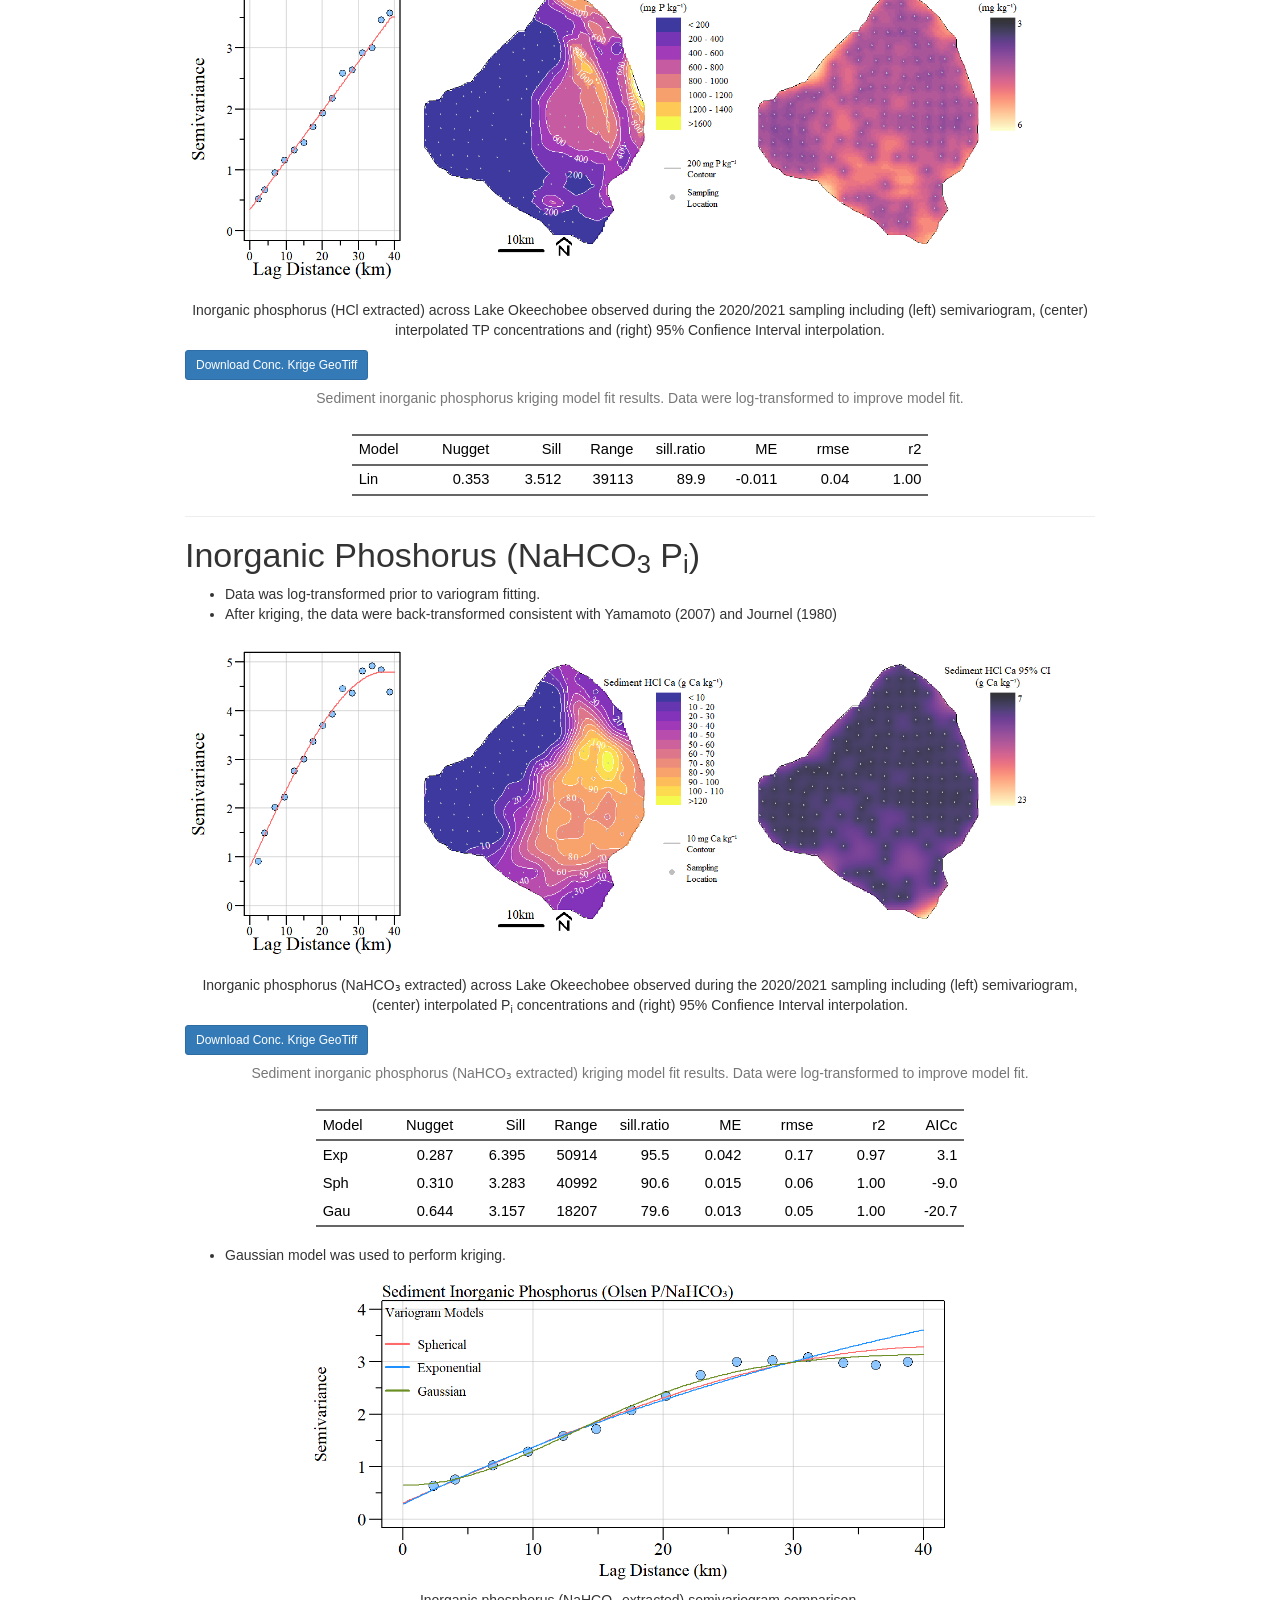
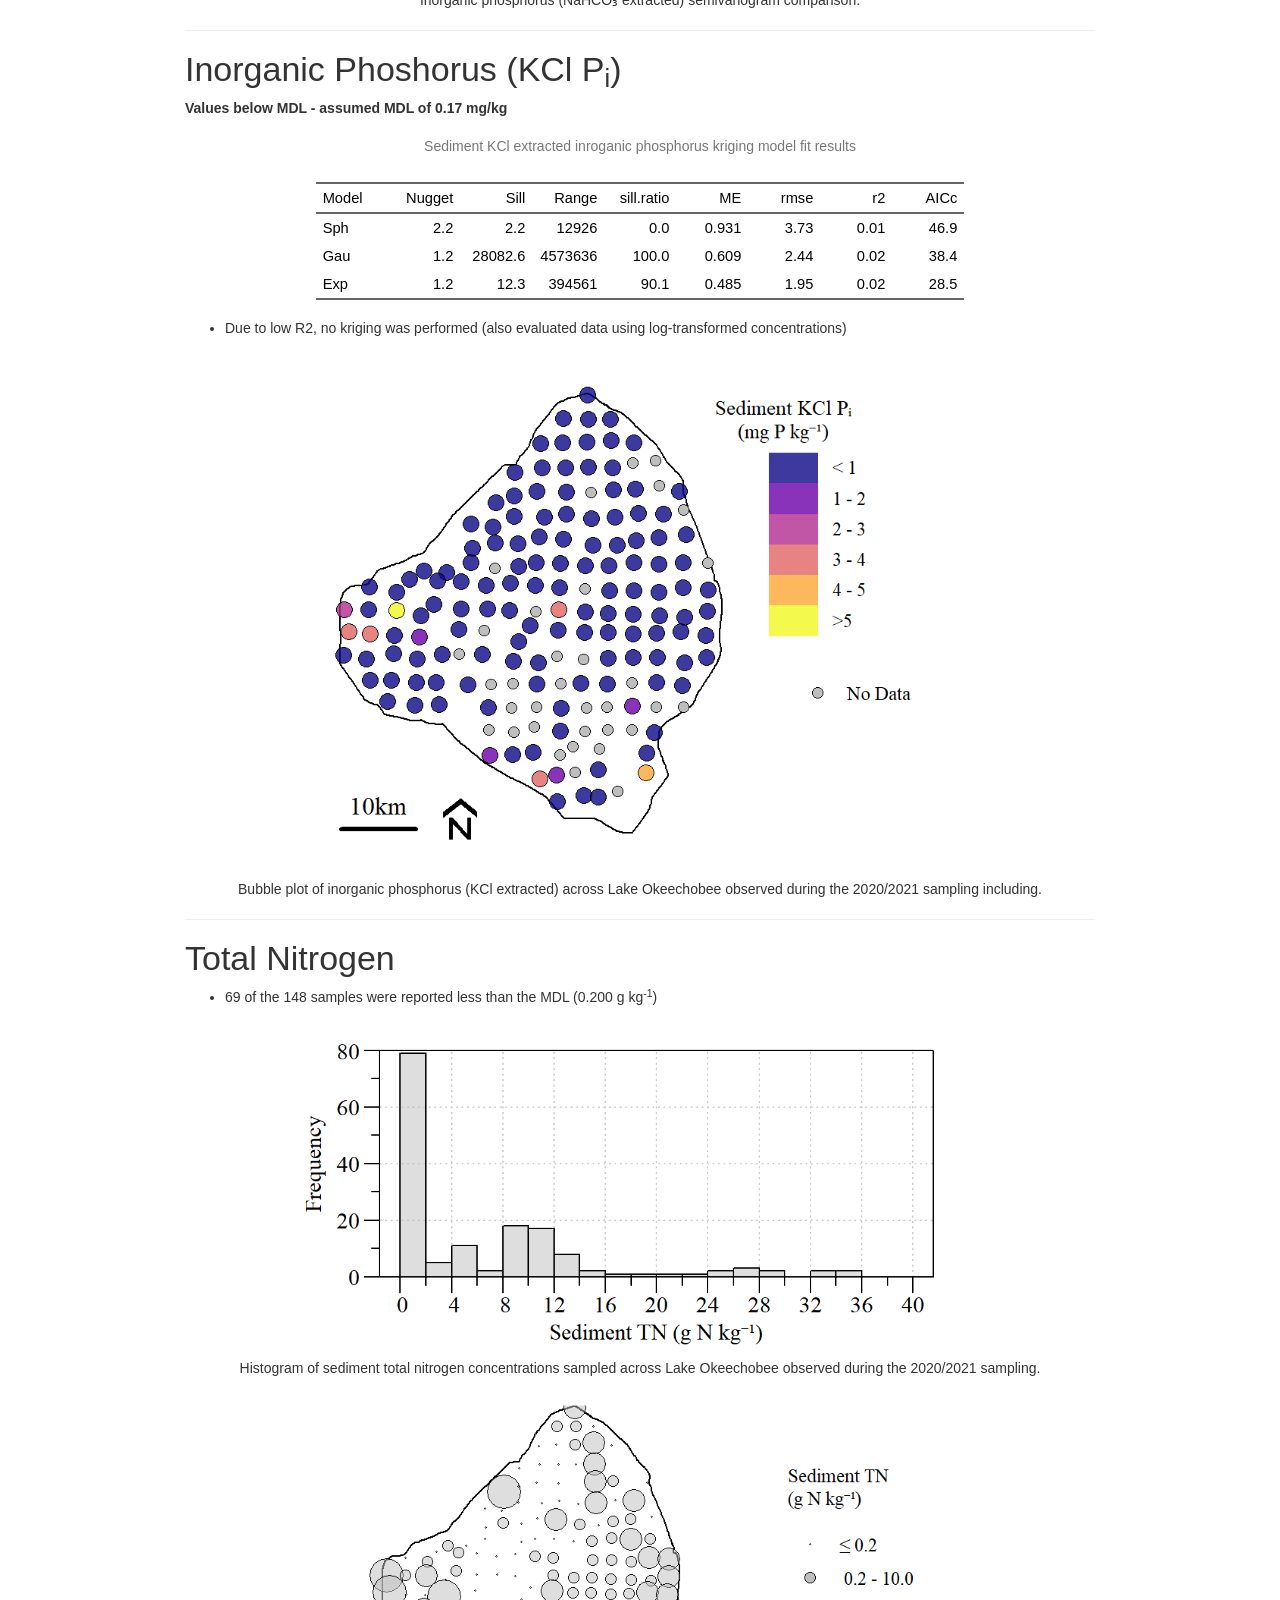
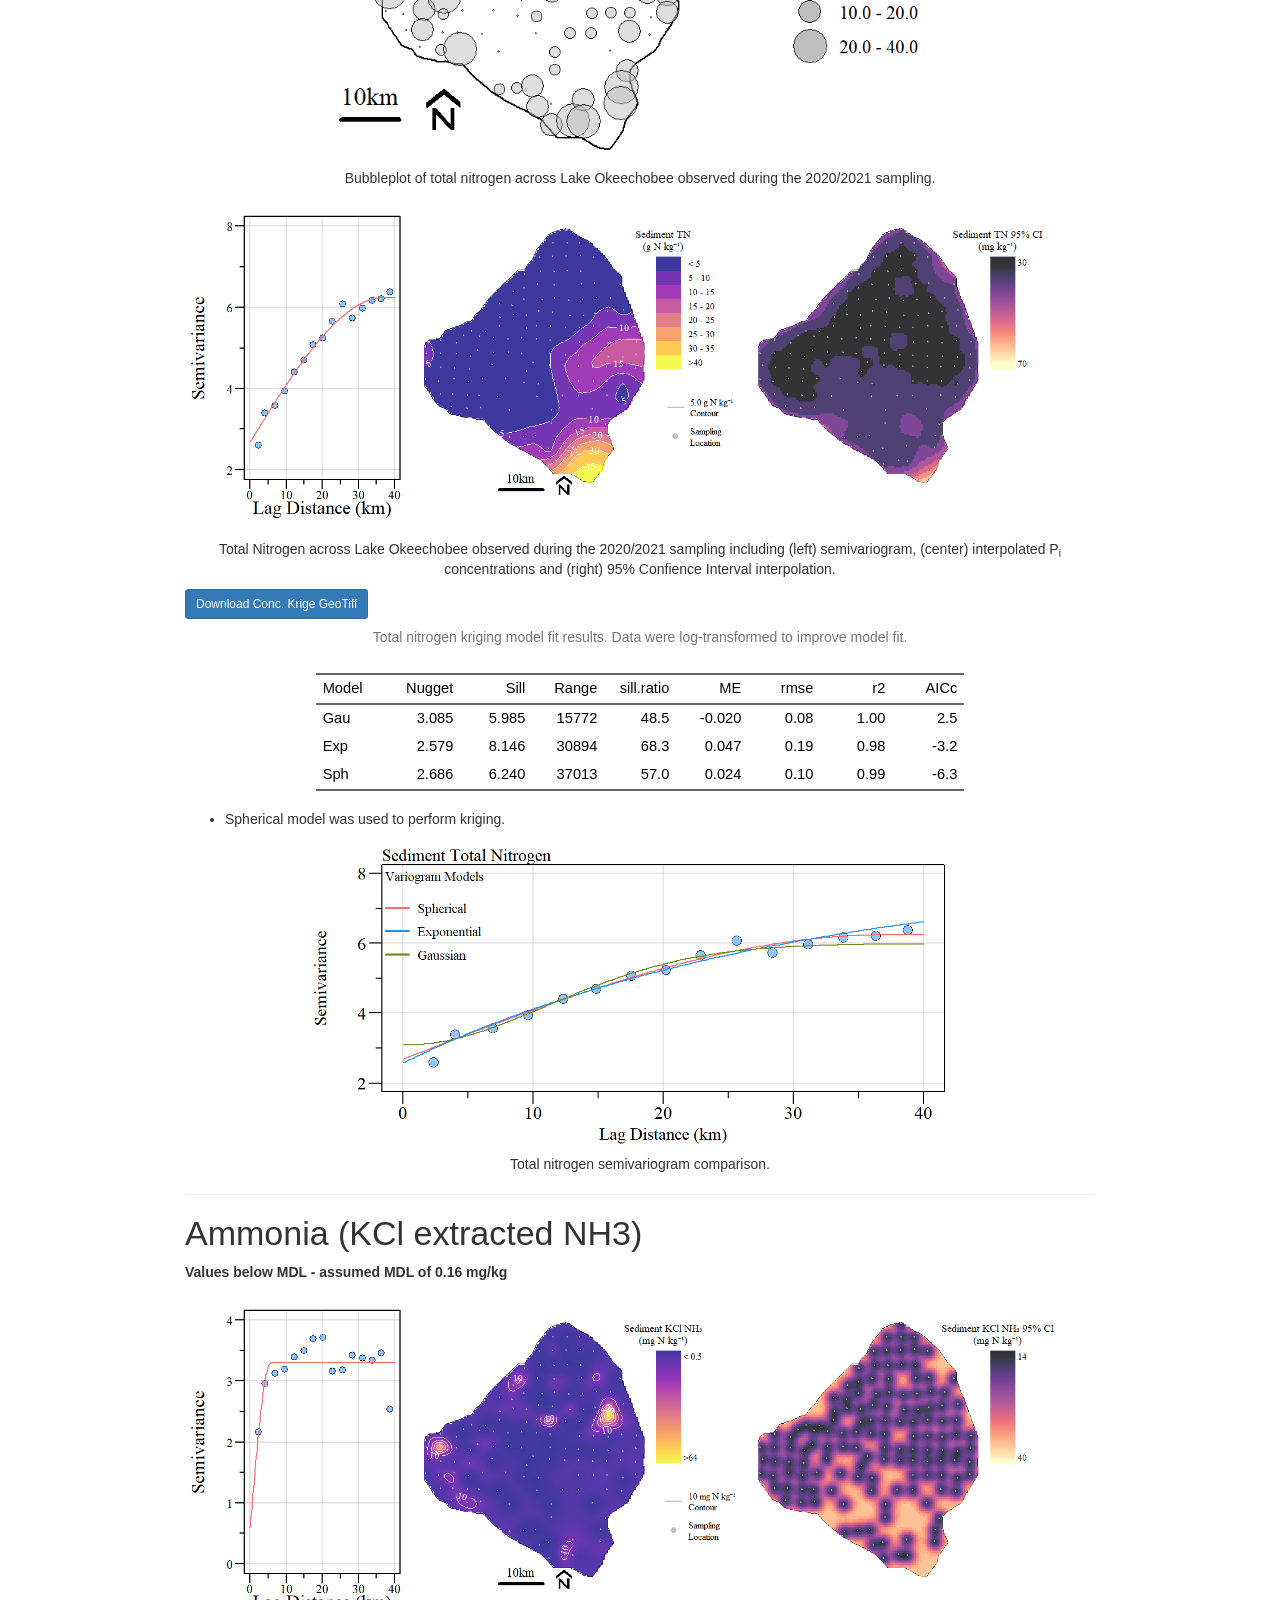
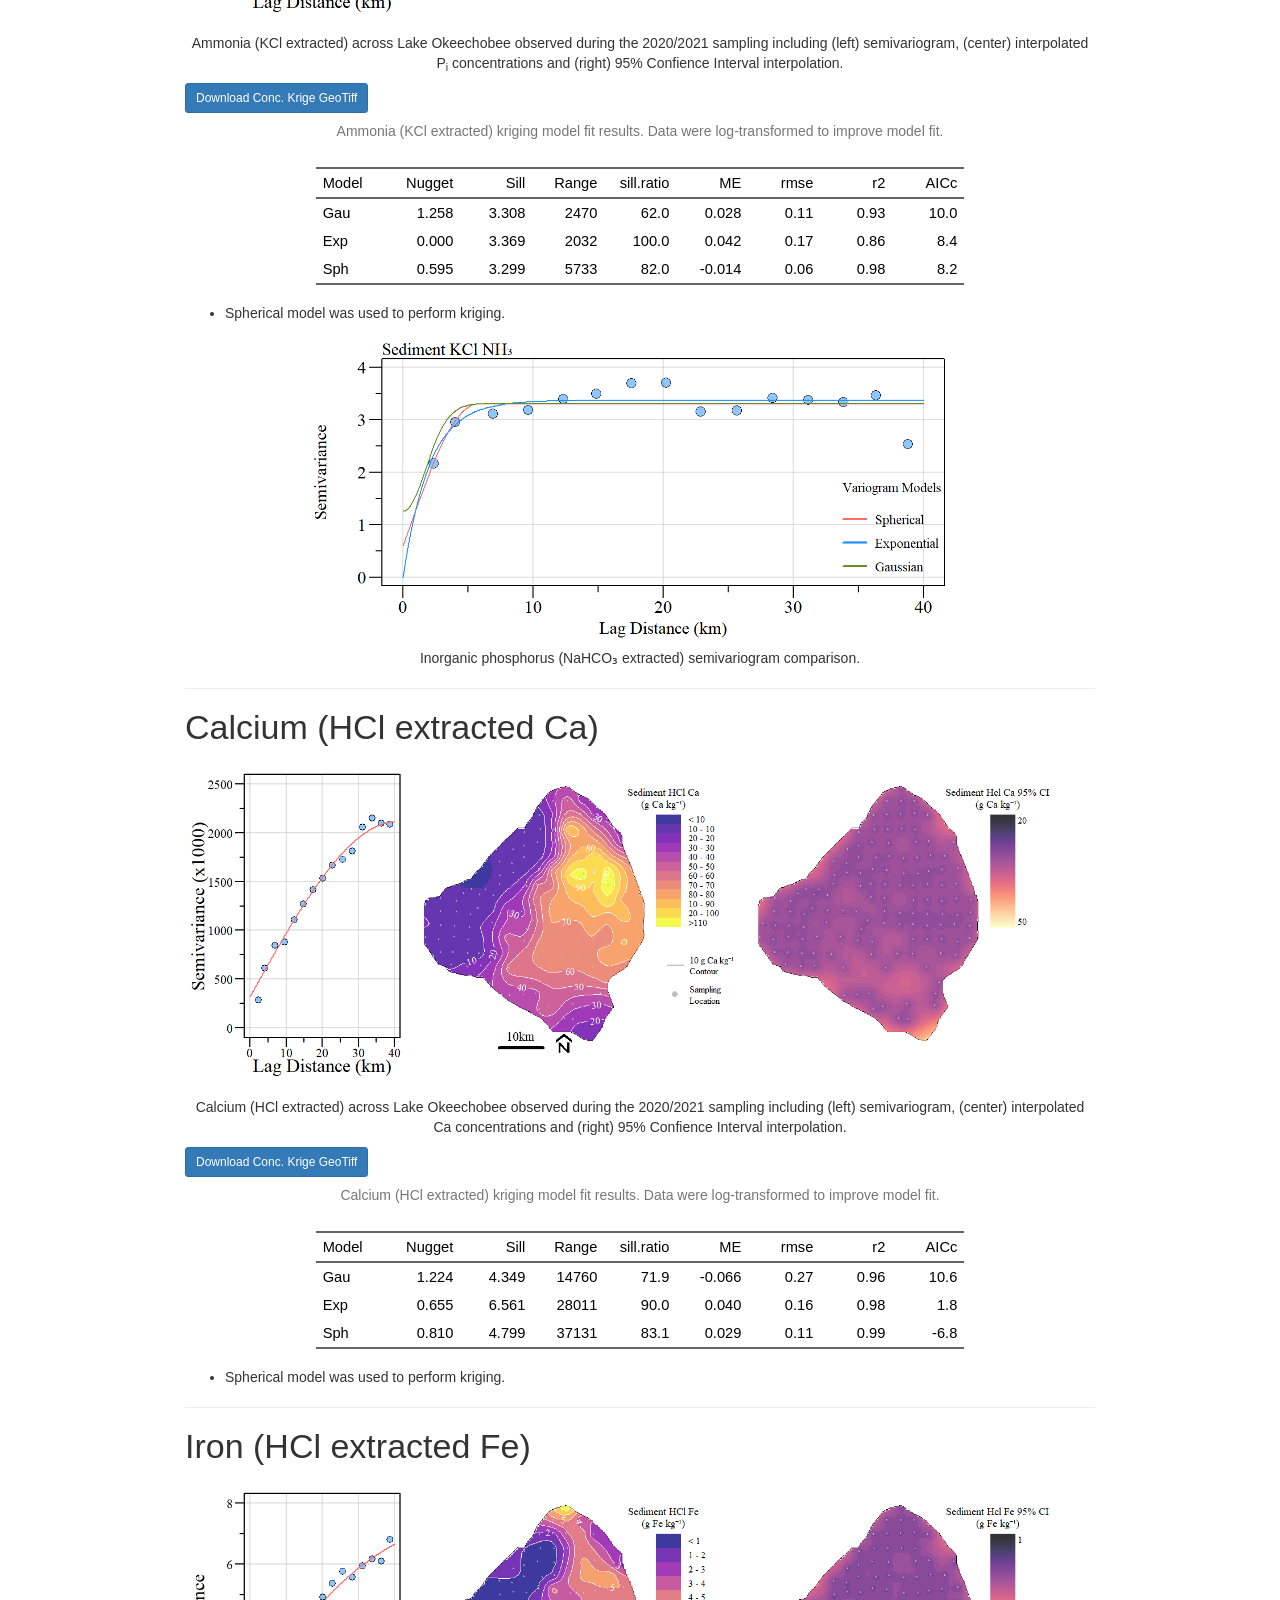
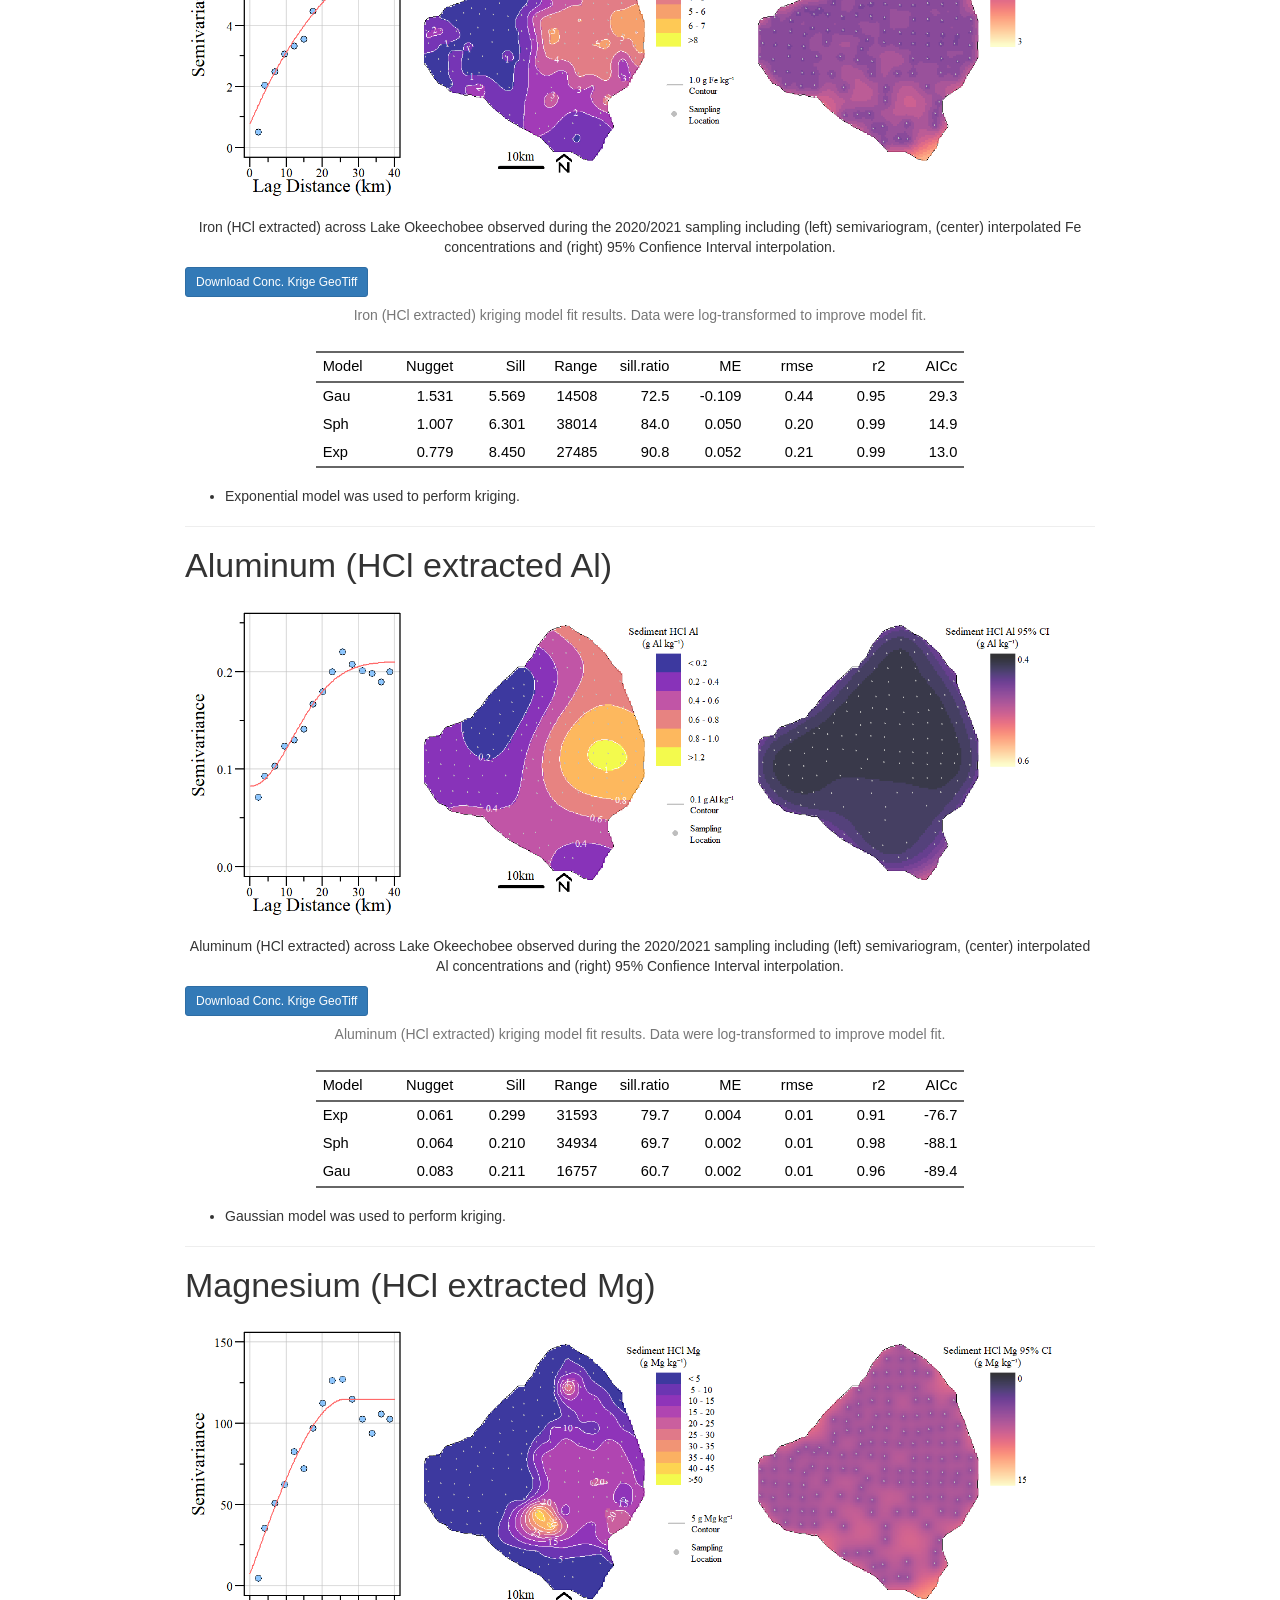
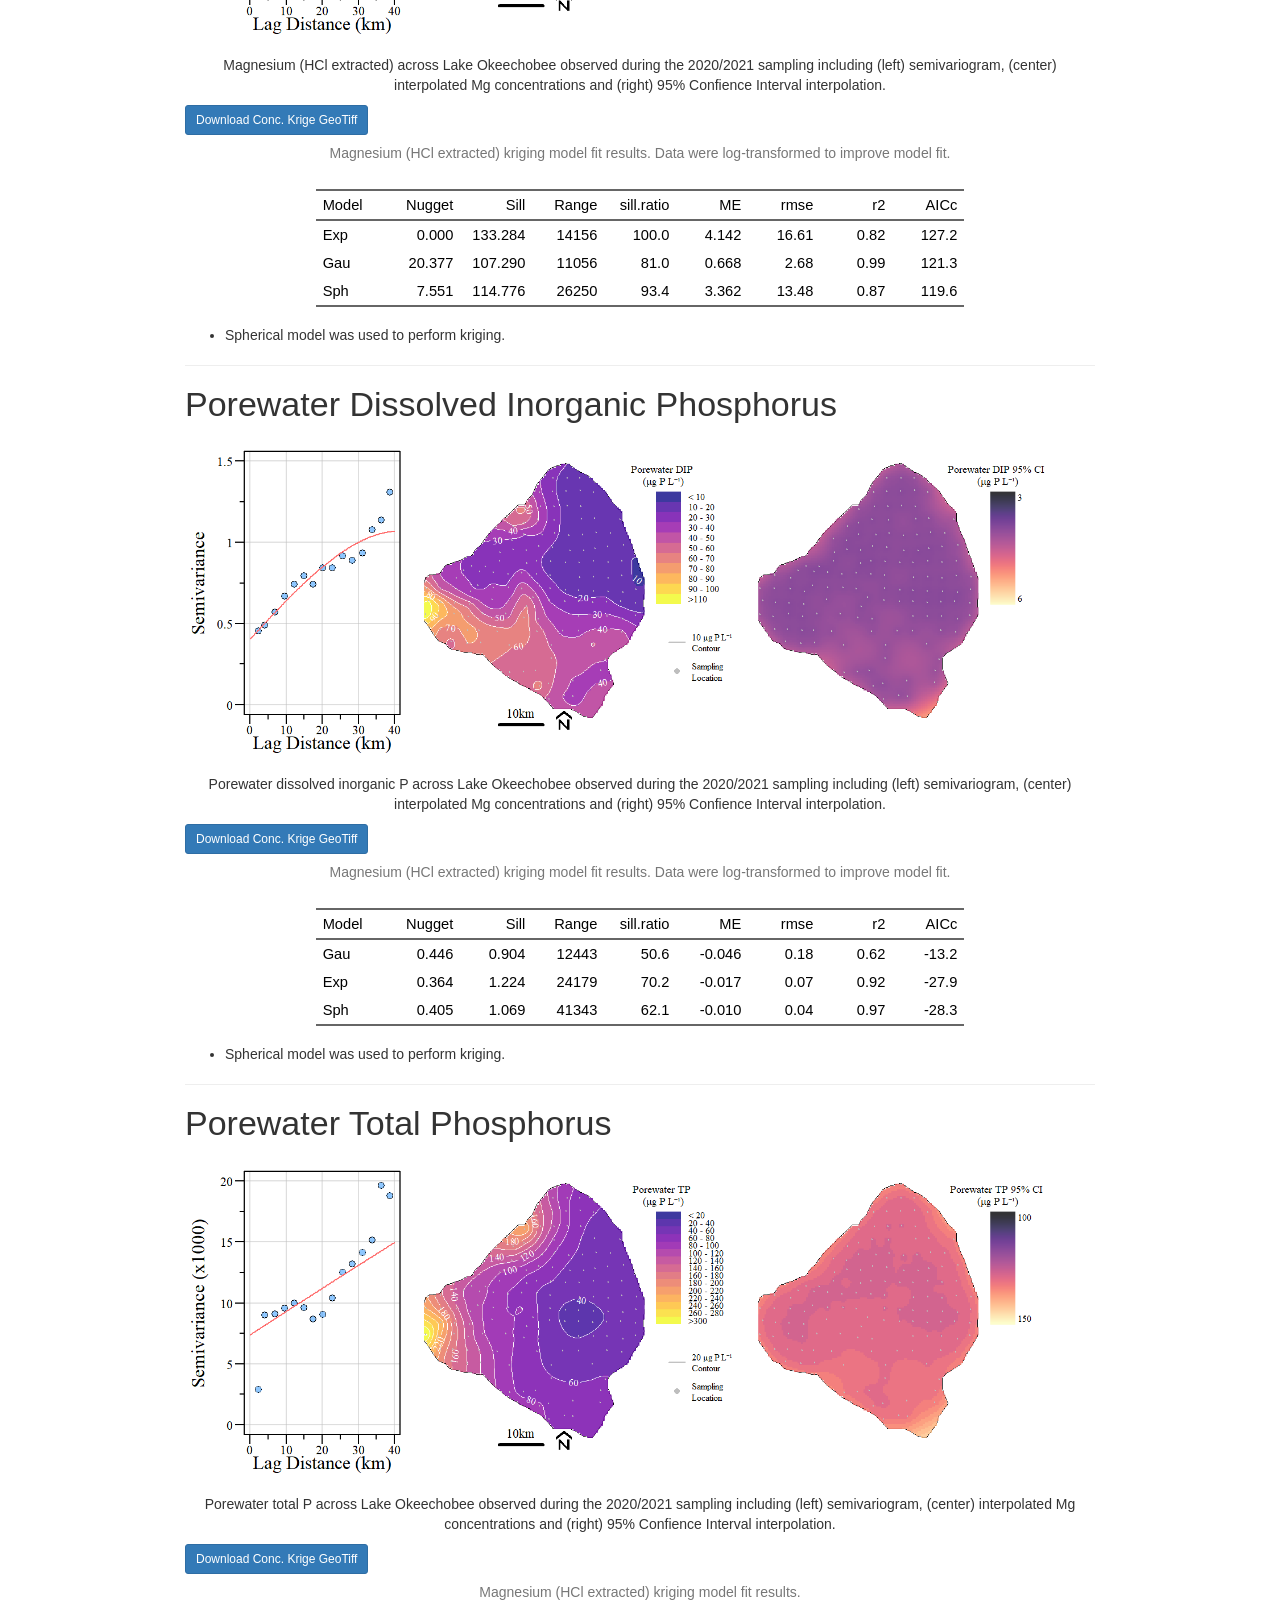
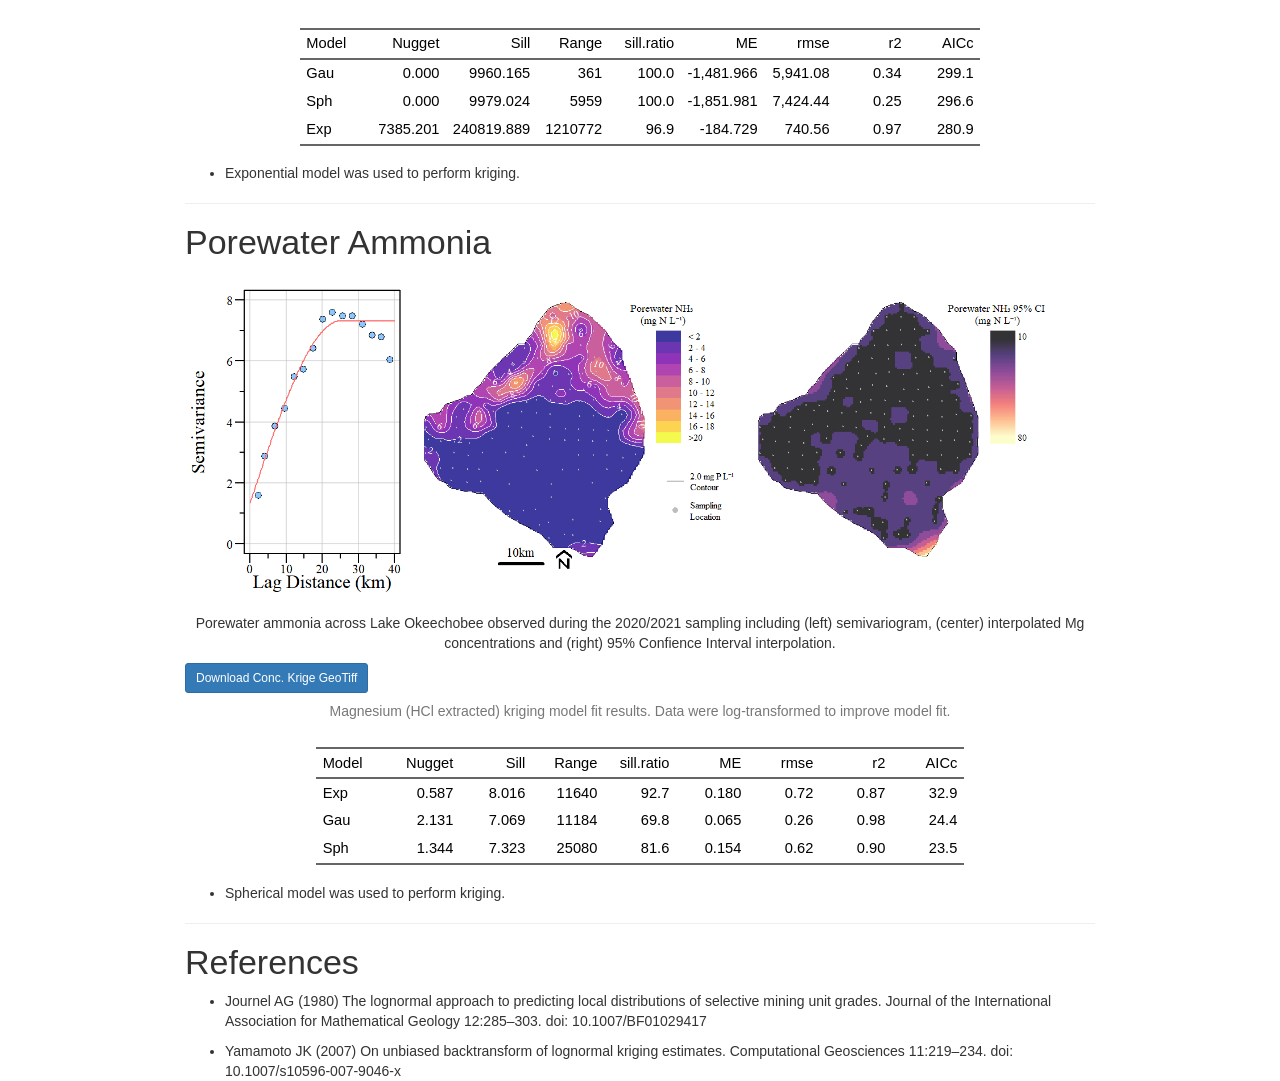
